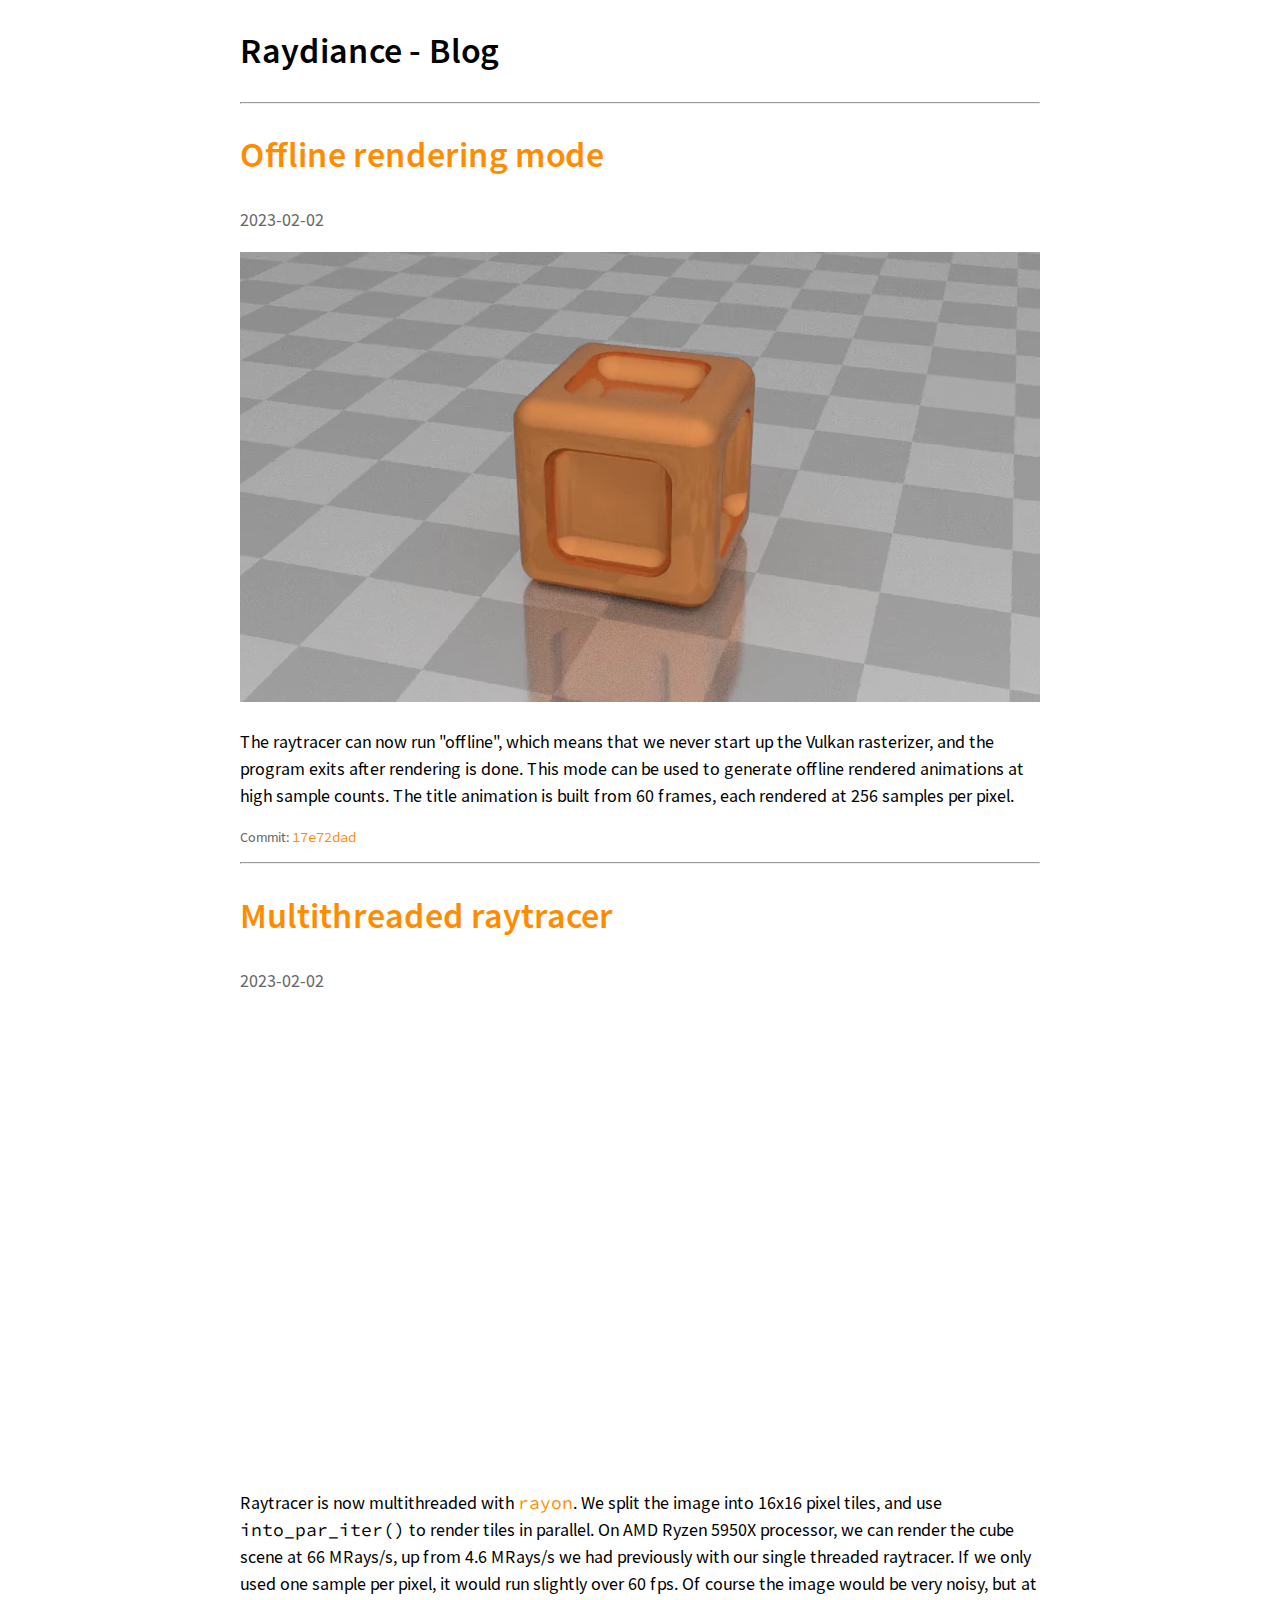
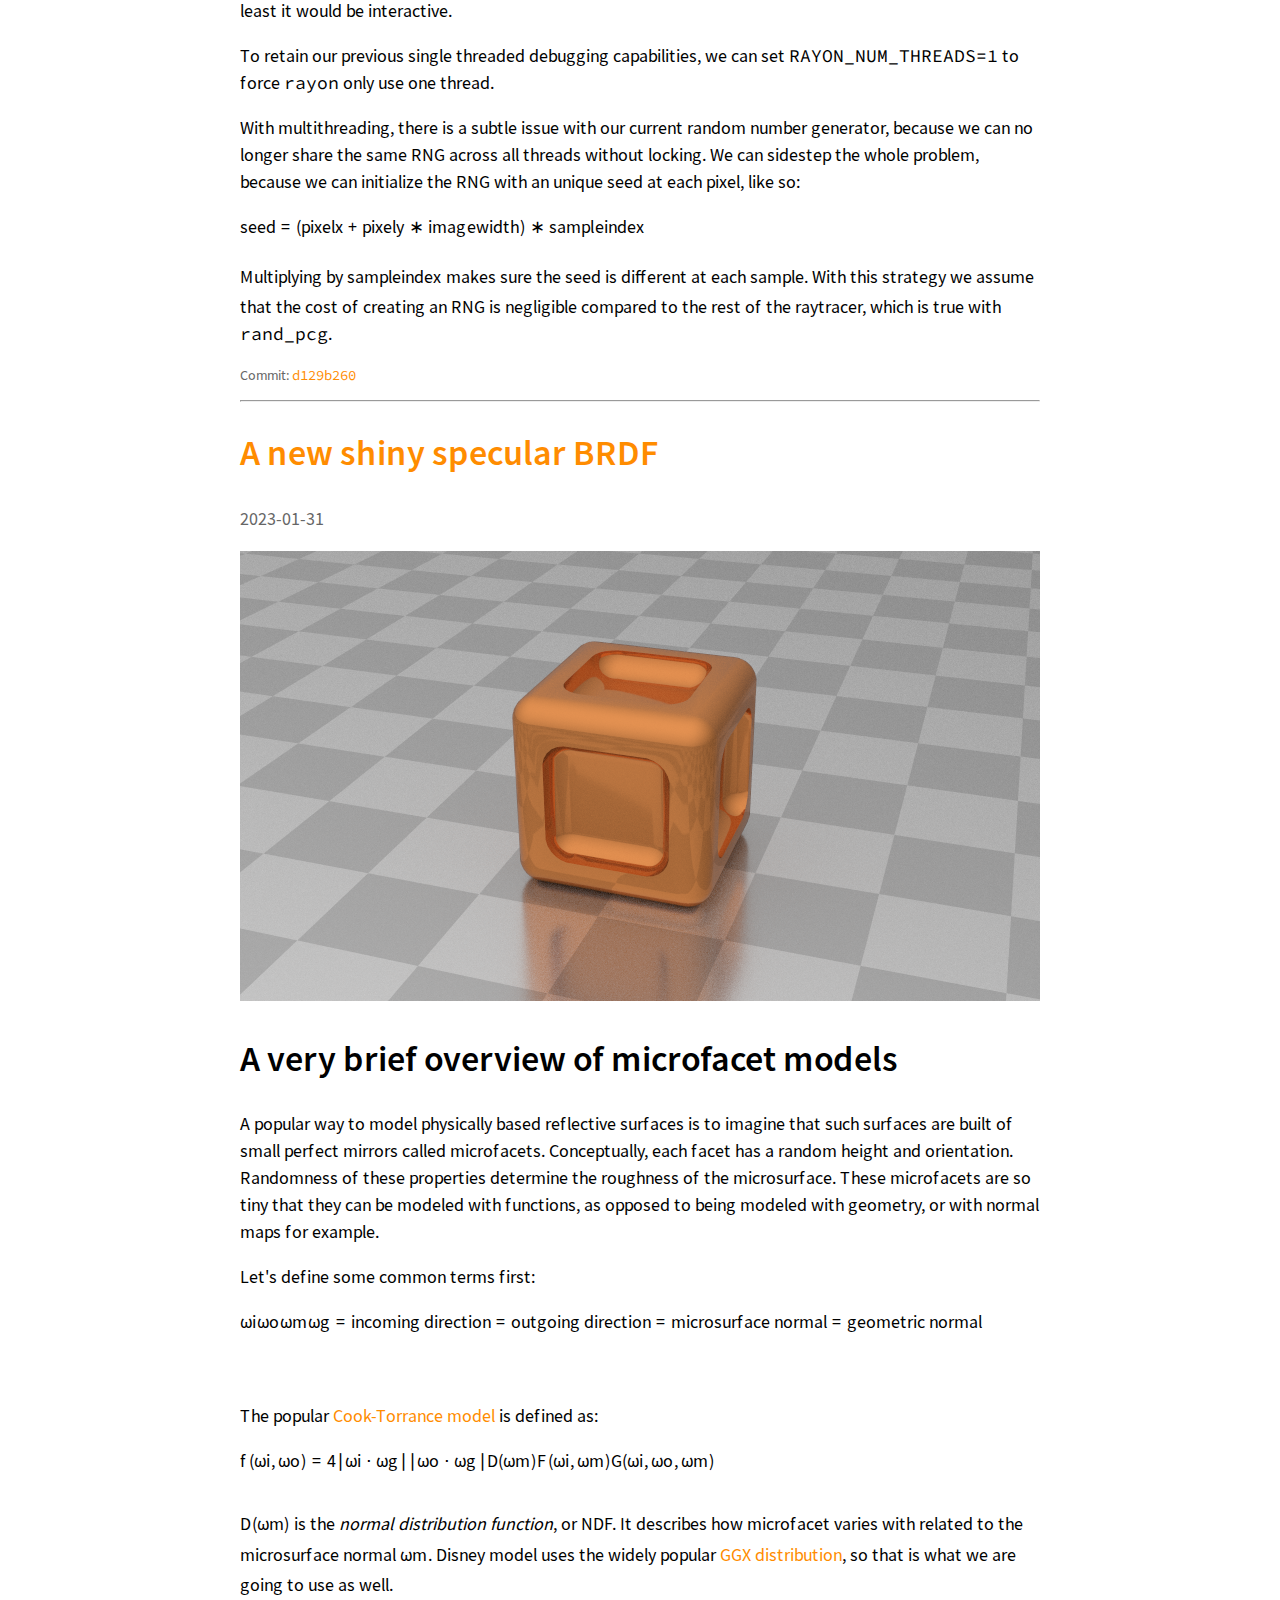
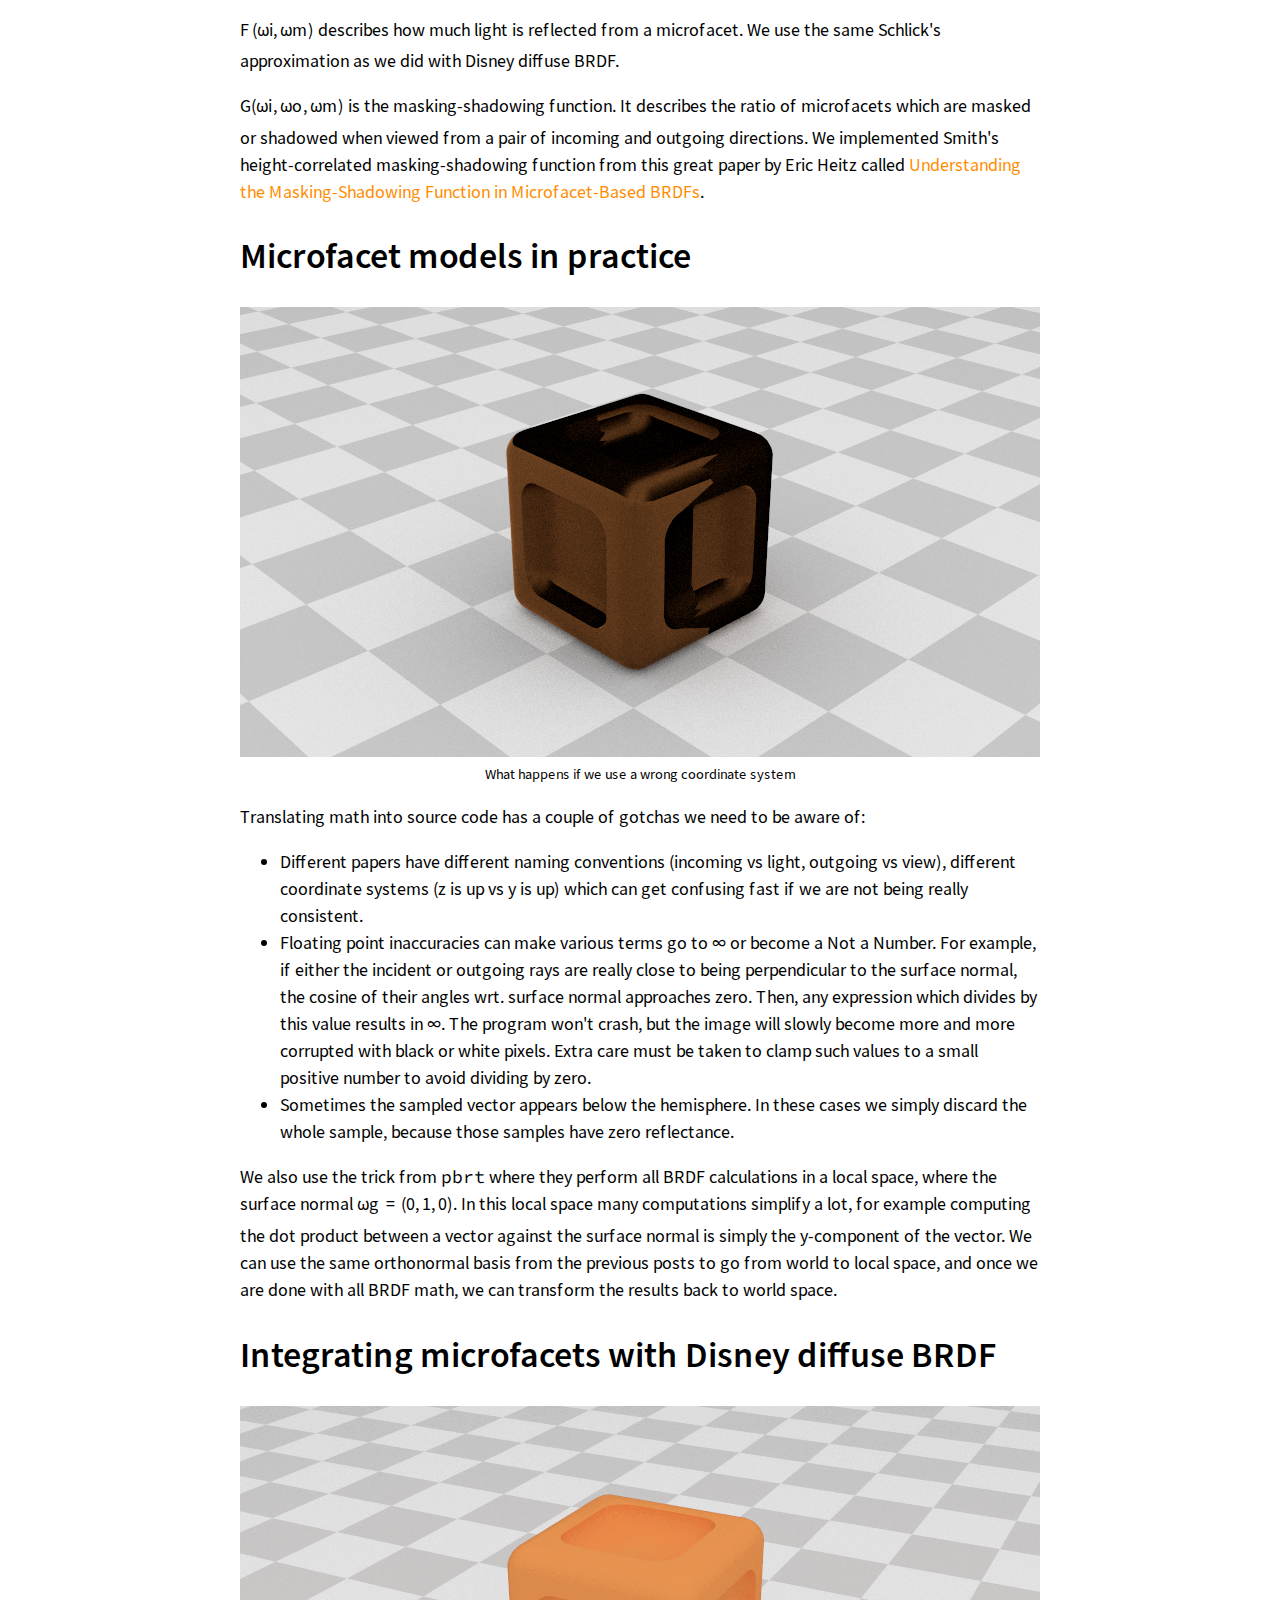
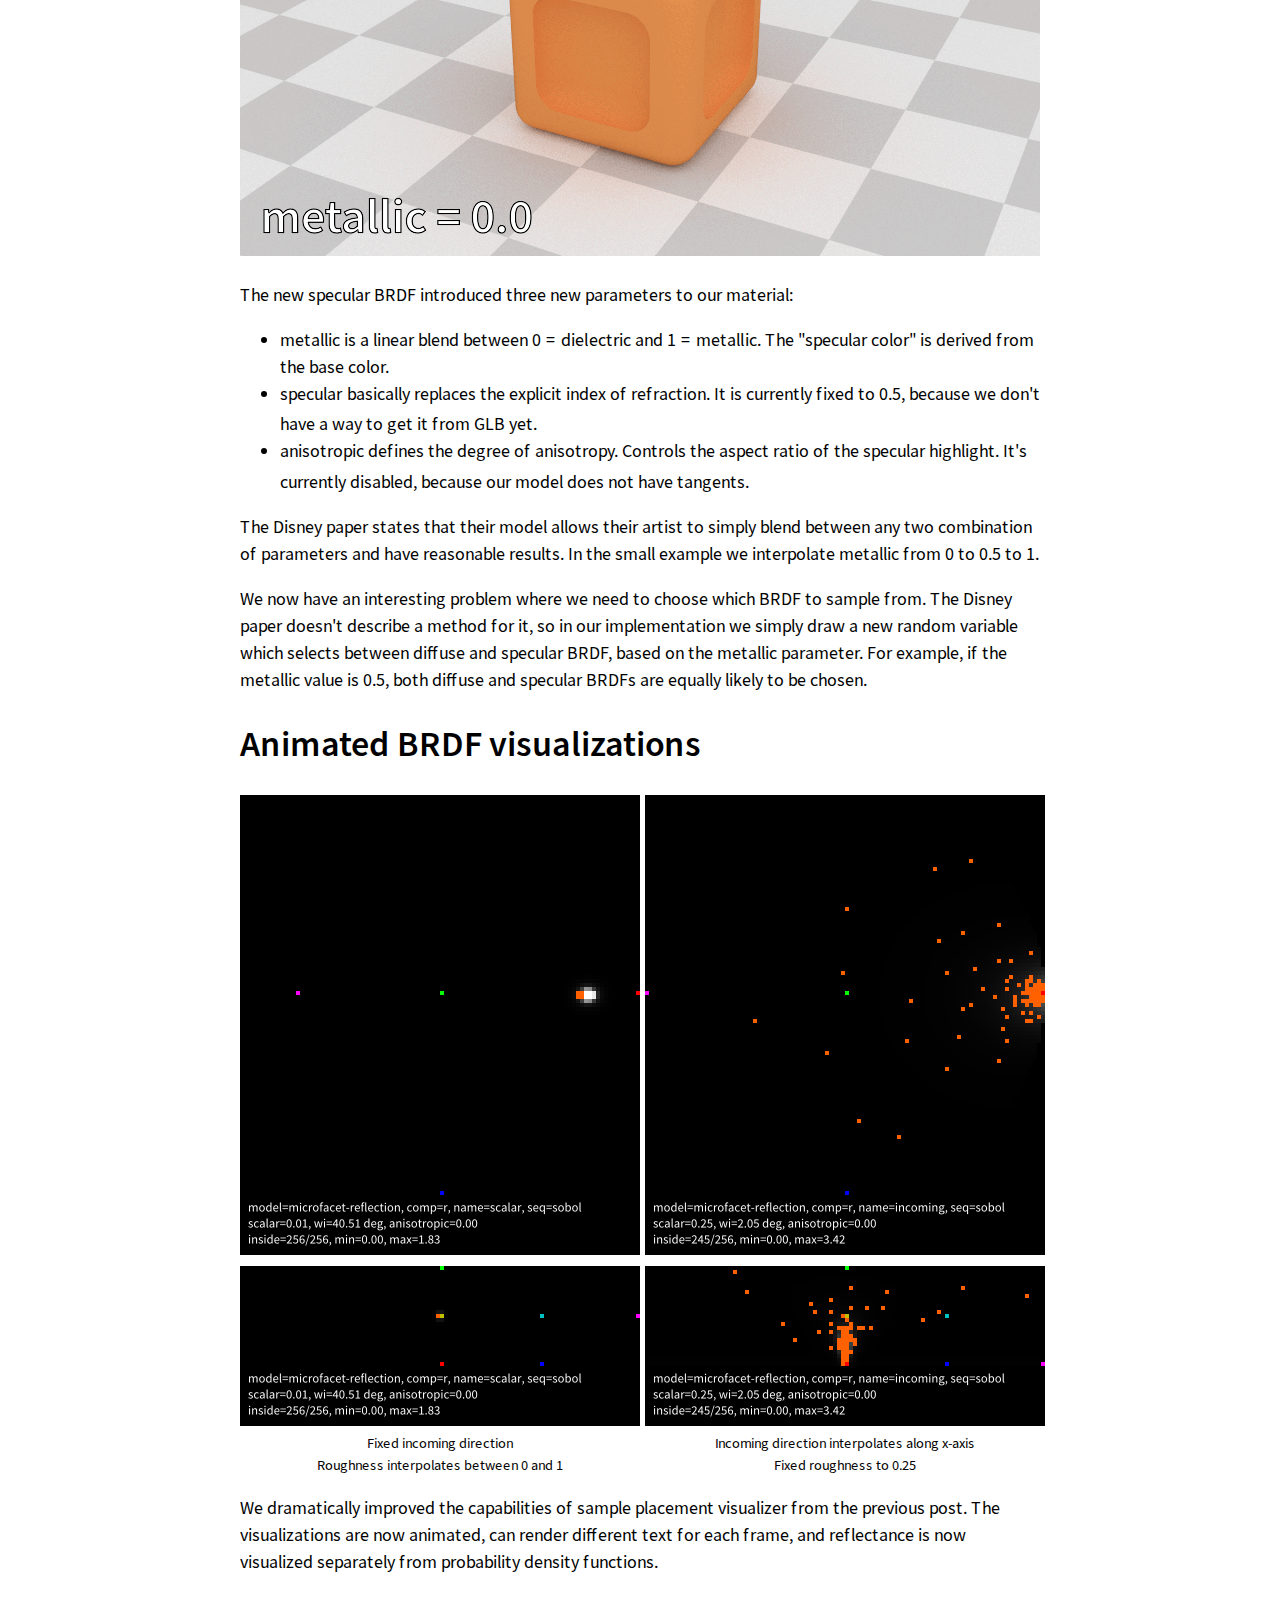
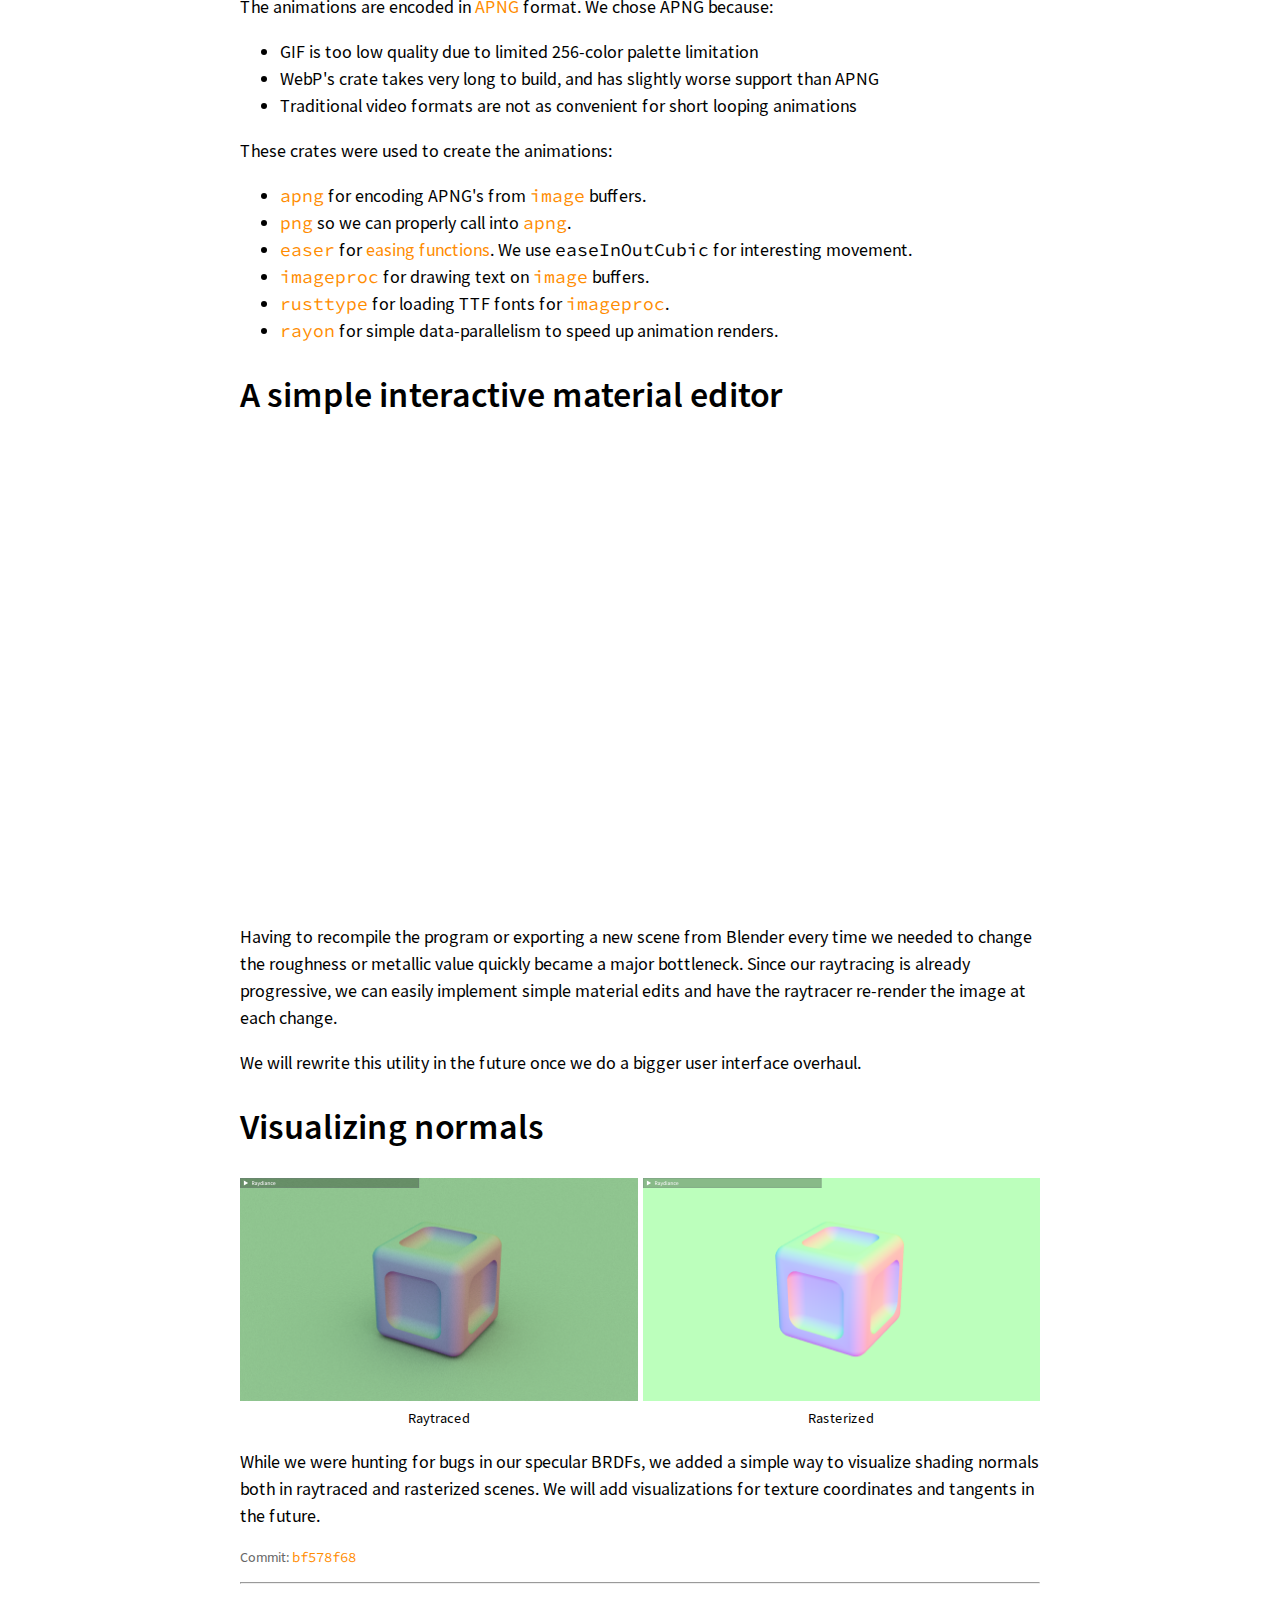
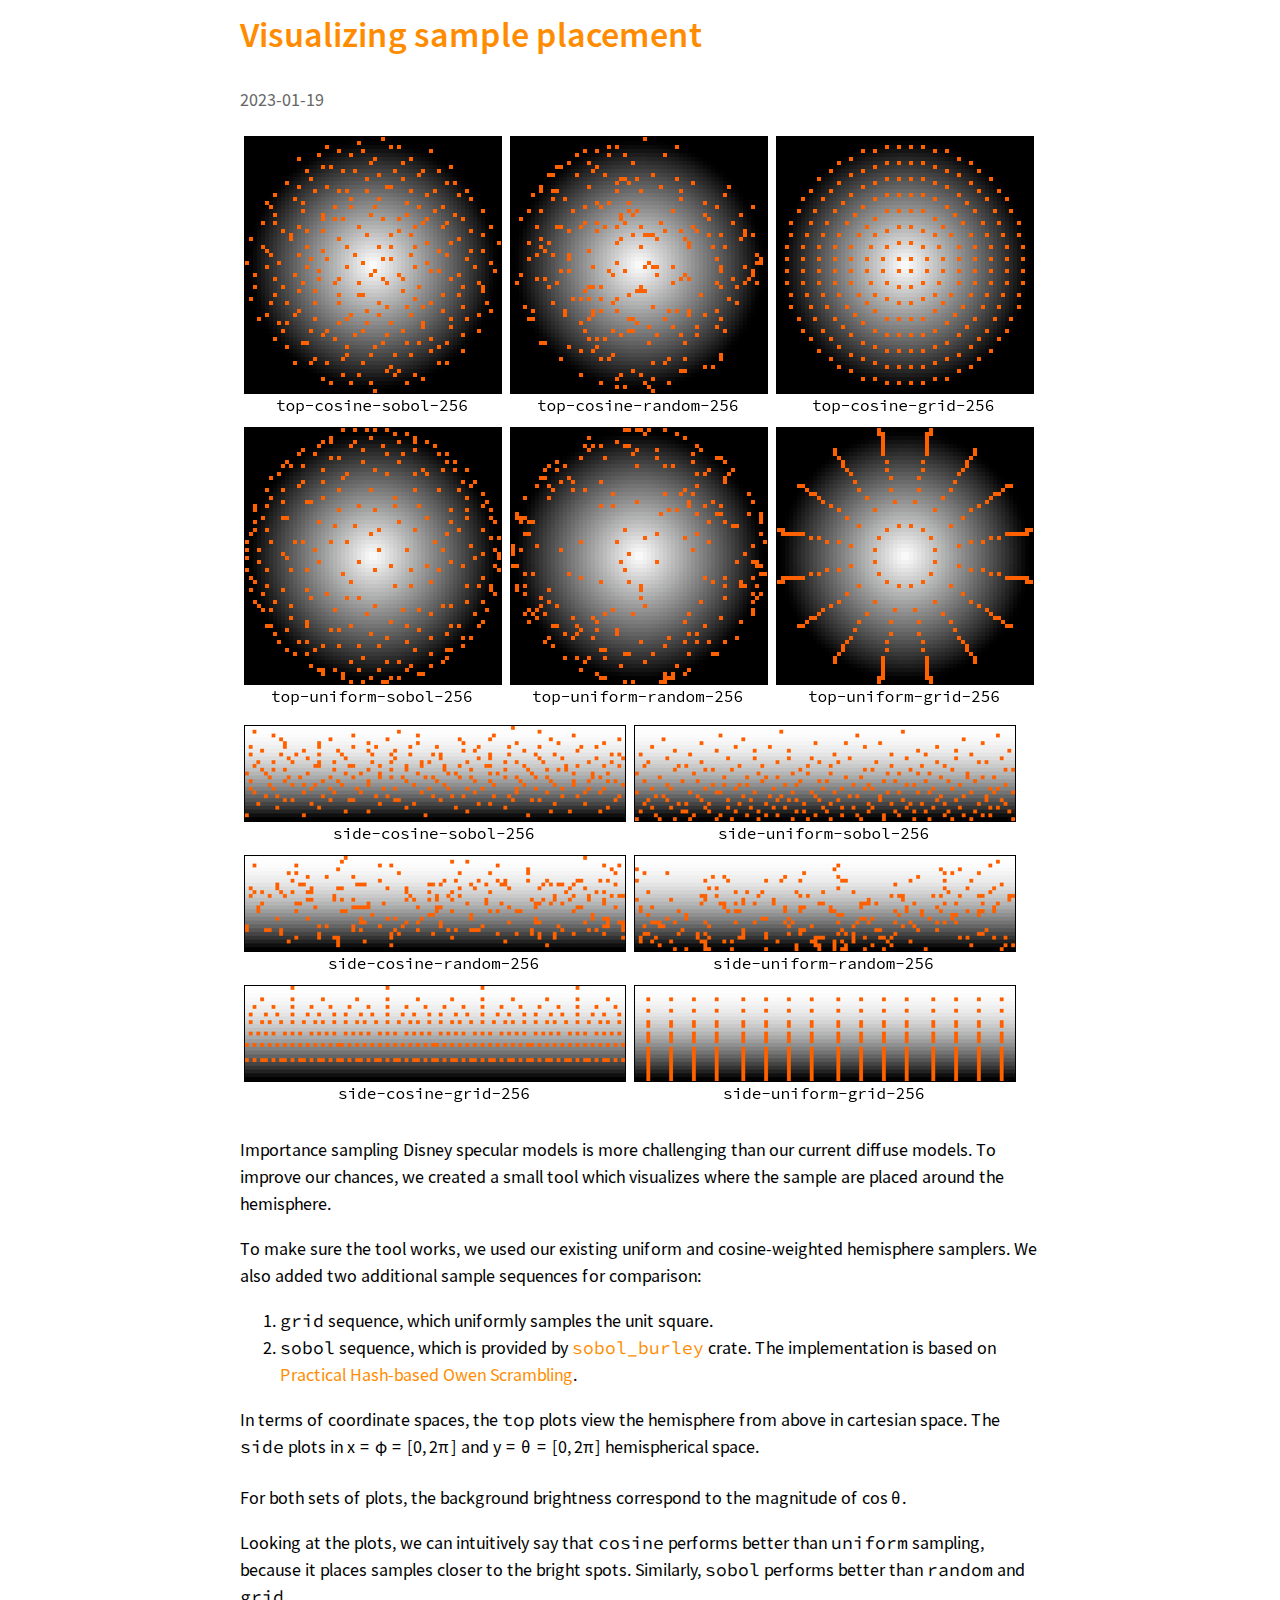
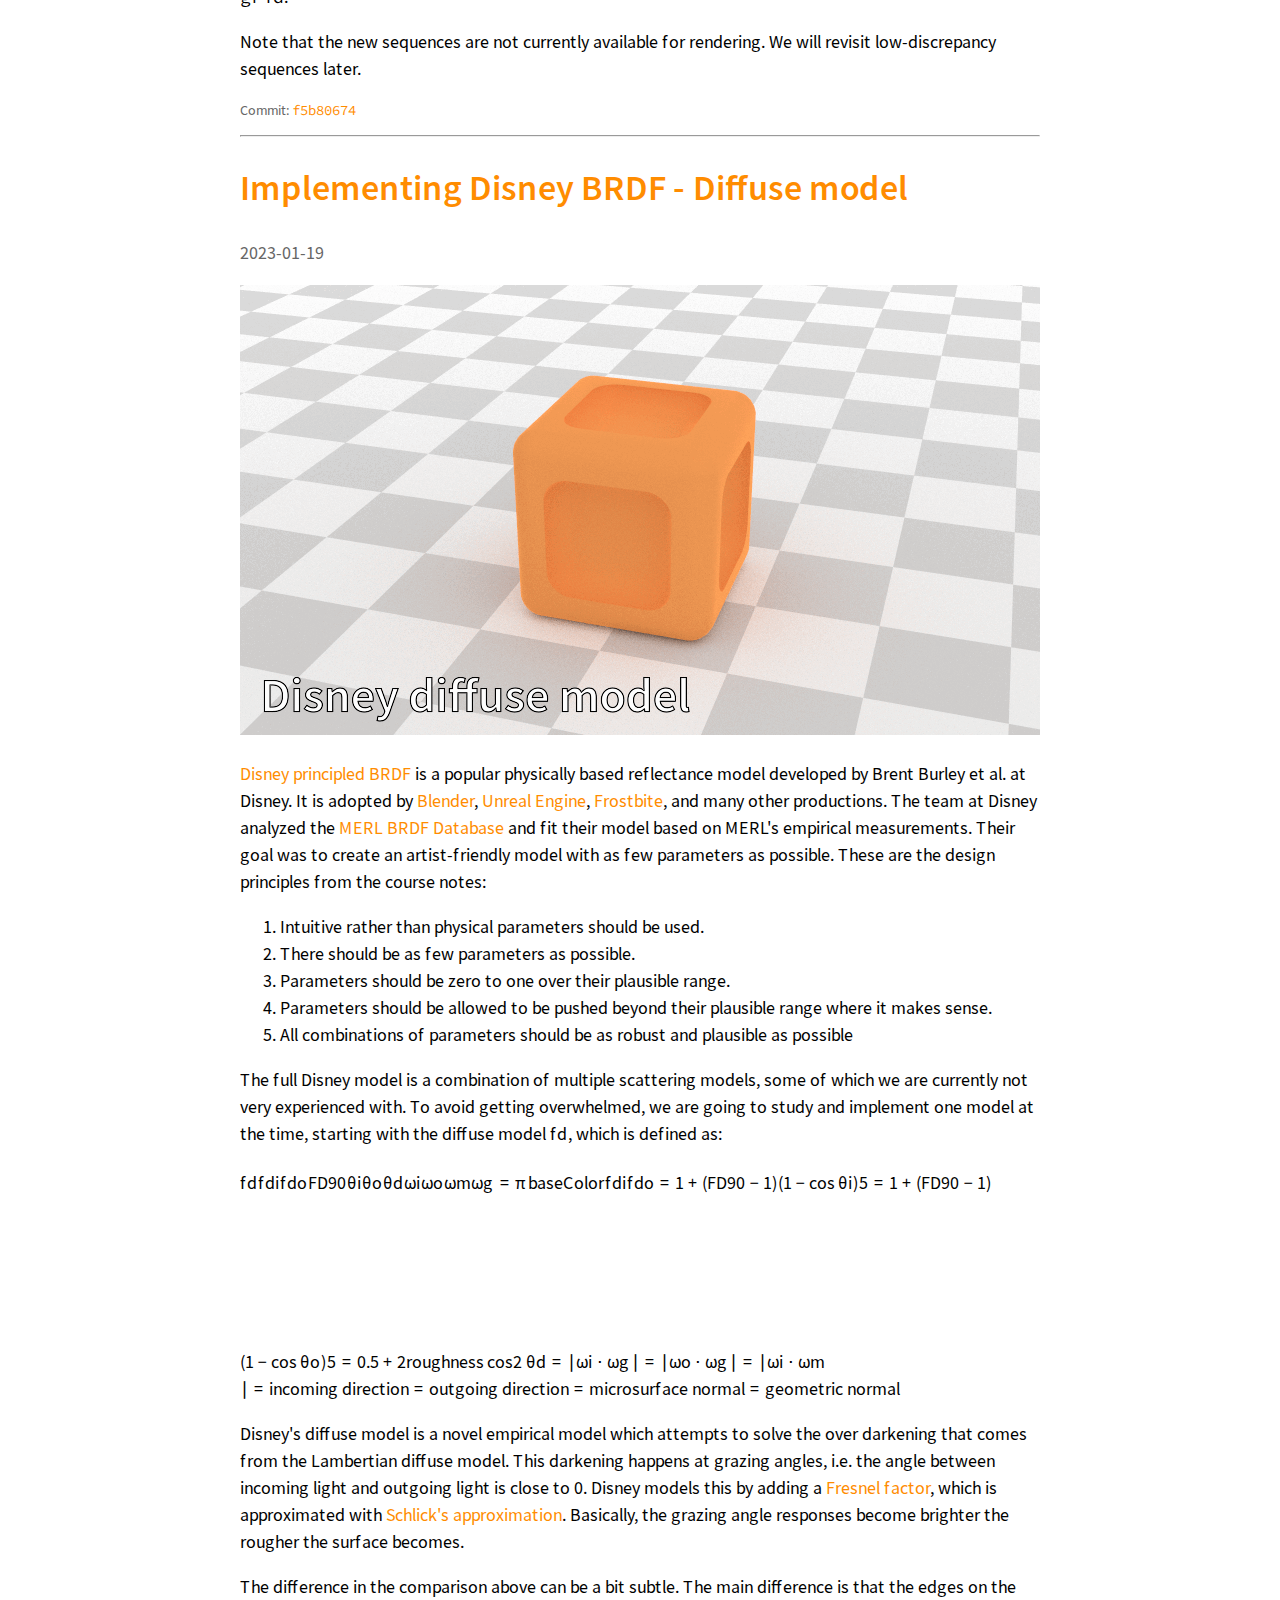
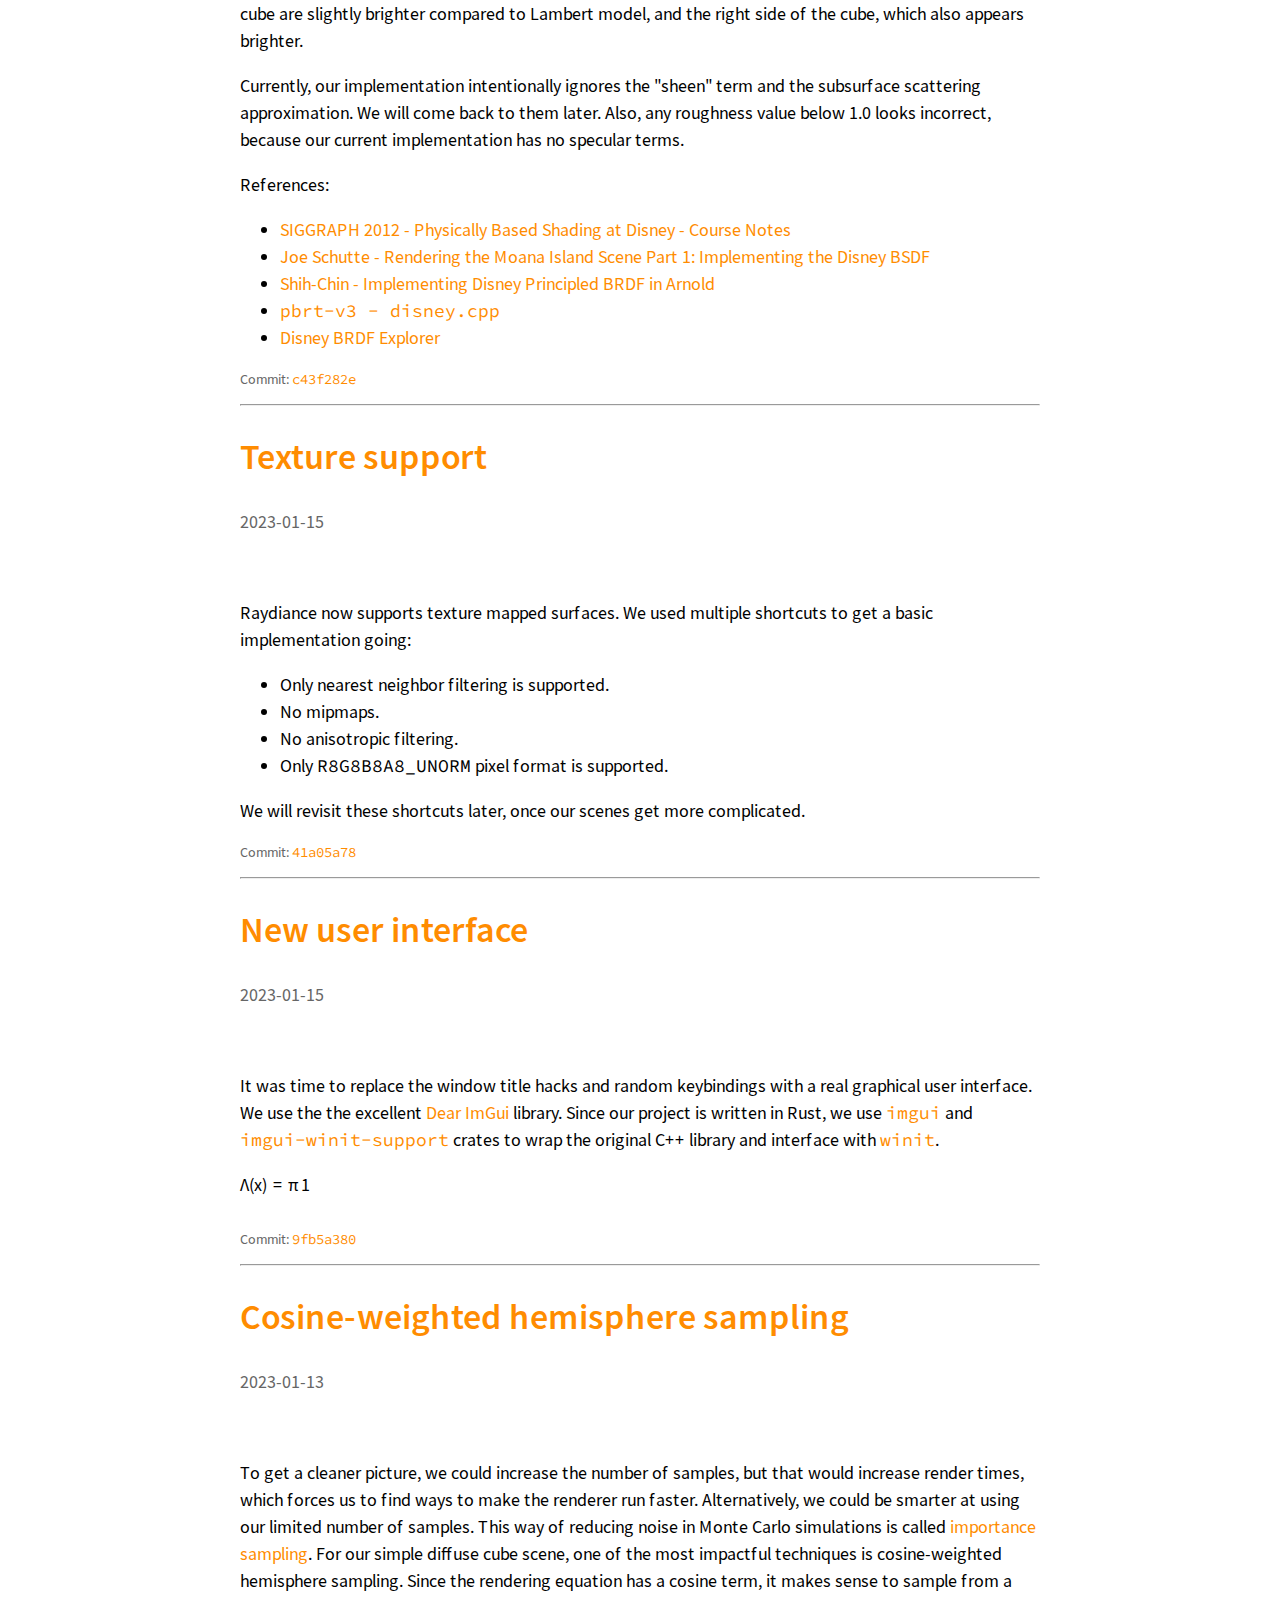
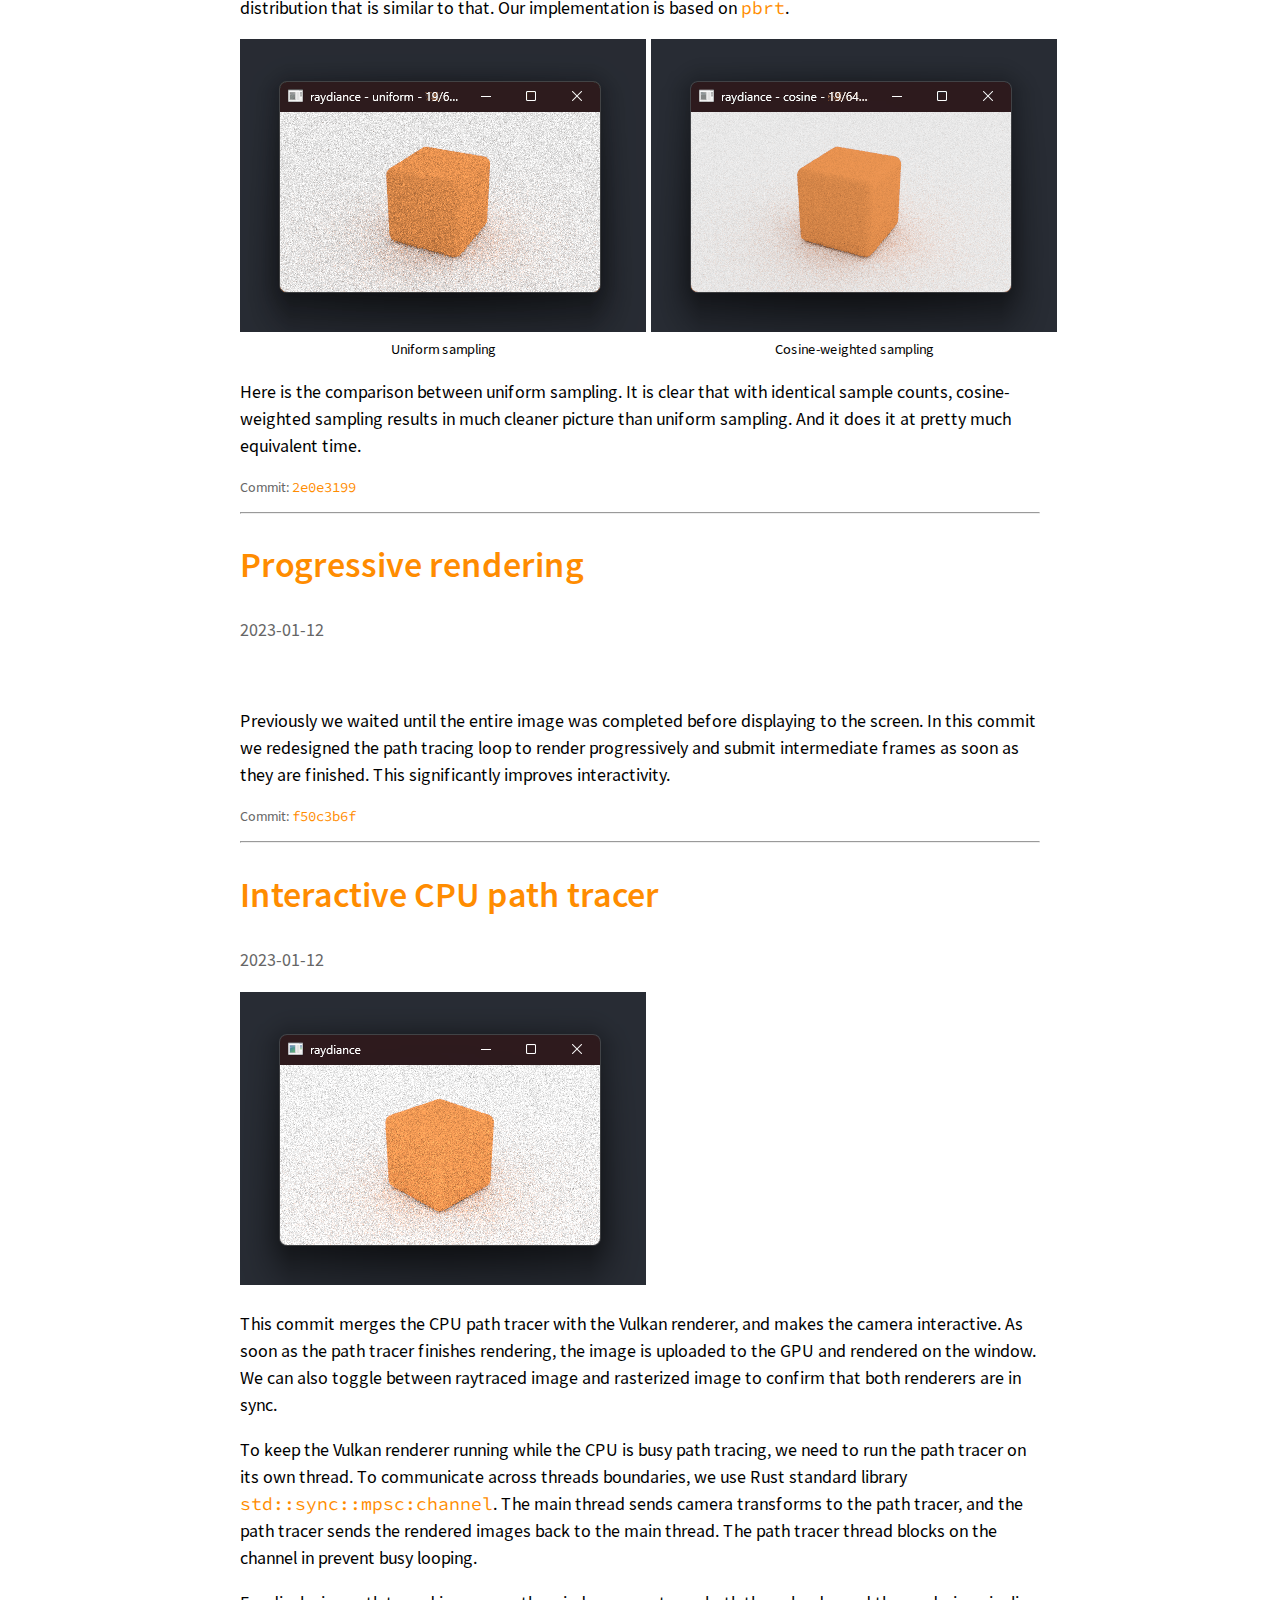
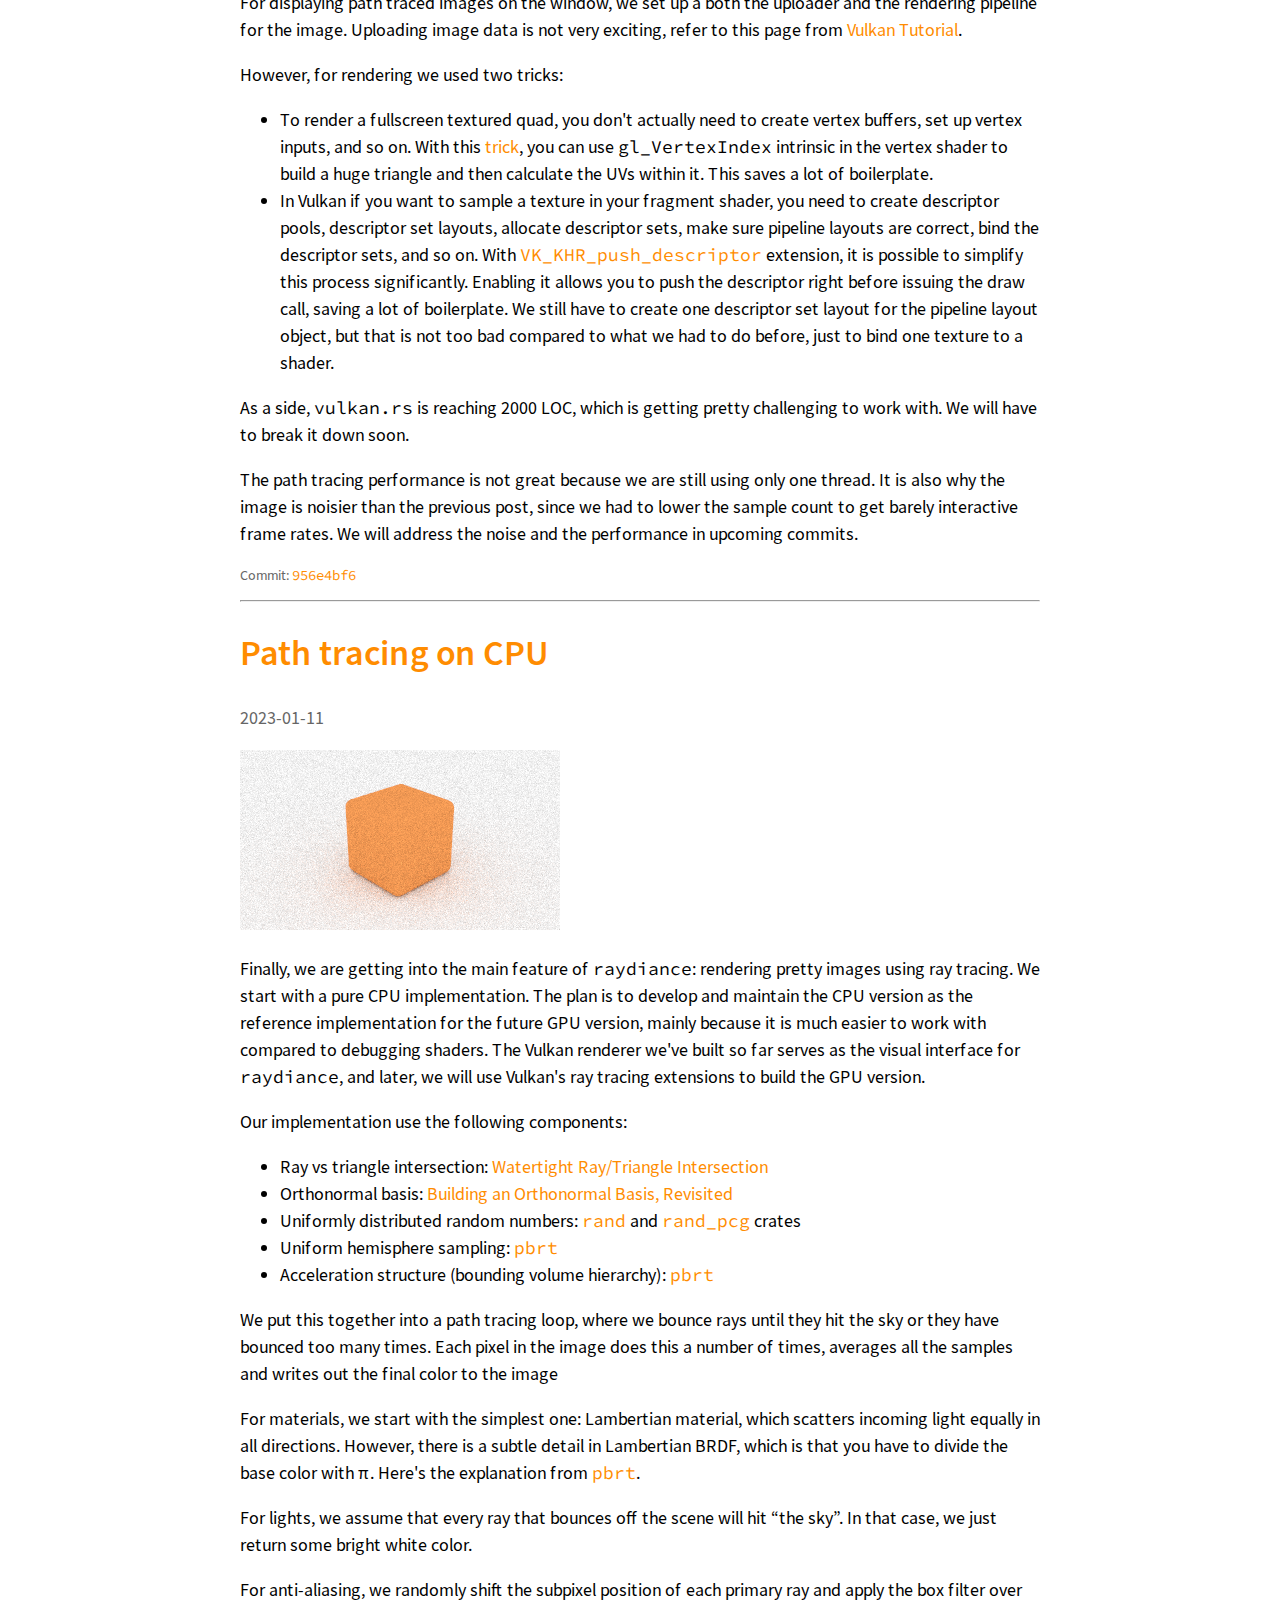
==== docs/blog/index.html @ 0965ea02 "Blog: organize and canonicalize media files" ====
<!doctype html>
<html lang="en">
<head>
    <title>Raydiance - Blog</title>
    <meta charset="utf-8">
    <meta name="theme-color" content="#ff8c00">
    <meta property="og:title" content="Raydiance - Blog" />
    <meta property="og:type" content="website" />
    <meta property="og:url" content="https://phoekz.github.io/raydiance/blog/" />
    <meta property="og:image" content="https://phoekz.github.io/raydiance/blog/images/20230130-192913.png" />
    <link rel="stylesheet" href="https://cdn.jsdelivr.net/npm/katex@0.16.4/dist/katex.min.css" integrity="sha384-vKruj+a13U8yHIkAyGgK1J3ArTLzrFGBbBc0tDp4ad/EyewESeXE/Iv67Aj8gKZ0" crossorigin="anonymous">
    <script defer src="https://cdn.jsdelivr.net/npm/katex@0.16.4/dist/katex.min.js" integrity="sha384-PwRUT/YqbnEjkZO0zZxNqcxACrXe+j766U2amXcgMg5457rve2Y7I6ZJSm2A0mS4" crossorigin="anonymous"></script>
    <style>/*
 * Constants
 */

:root {
    --theme-color: darkorange;
    --light-color: #666;
    --max-page-width: 800px;
    --font-regular: "Source Sans Pro - Regular";
    --font-title: "Source Sans Pro - SemiBold";
    --font-code: "Source Code Pro";
}

/*
 * Fonts
 */

@font-face {
    font-family: "Source Sans Pro - Regular";
    src: url("fonts/SourceSansPro-Regular.ttf") format("truetype");
}

@font-face {
    font-family: "Source Sans Pro - SemiBold";
    src: url("fonts/SourceSansPro-SemiBold.ttf") format("truetype");
}

@font-face {
    font-family: "Source Code Pro";
    src: url("fonts/SourceCodePro-Regular.ttf") format("truetype");
}

h1,
h2,
h3 {
    font-family: var(--font-title);

    /* iOS renders headings extra bolded for some reason. This font-weight is
    used to make it look the same as desktop browser. */
    font-weight: 400;
}

p,
li,
article-date,
article-caption-image,
footer-github,
footer-copyright {
    font-family: var(--font-regular);
}

code {
    font-family: var(--font-code);
}

/*
 * Main elements
 */

a {
    /* Remove underlines */
    text-decoration: none;

    /* Coloring */
    color: var(--theme-color);
}

img {
    /* Prevent images from overflowing from the body */
    max-width: var(--max-page-width);
}

body {
    /* Prevents the page to spread out too wide */
    max-width: var(--max-page-width);

    /* Center page */
    margin: 0 auto;

    /* Improve text readability */
    line-height: 1.5;
    font-size: 18px;
}

footer {
    /* Give footer some breathing room */
    margin: 10px;
    padding-bottom: 30px;
}

footer-github {
    /* Force GitHub link to the left */
    float: left;
}

footer-copyright {
    /* Force copyright to the right */
    text-align: right;
    float: right;
}

/*
 * Article
 */

article-date {
    color: var(--light-color);
}

article-image {
    display: grid;
    grid-template-columns: 1fr;
}

article-image-pair {
    display: grid;
    grid-template-columns: 1fr 1fr;
    gap: 5px;
}

article-caption-image {
    text-align: center;
    font-size: 0.8em;
}

article-commit {
    font-size: 14px;
    color: var(--light-color);
}</style>
</head>
<body>
    <header><h1>Raydiance - Blog</h1></header><hr>
    <section><h1 id="offline-rendering-mode"><a href="#offline-rendering-mode">Offline rendering mode</a></h1>
<article>
    <article-date>2023-02-02</article-date>
    <article-content><p><info
title="Offline rendering mode"
link="offline-rendering-mode"
date="2023-02-02"
commit="17e72dada89f79bdc220726be7089aedc419dc3f"
/></p>
<video width="800" height="450" autoplay loop muted playsinline>
    <source src="media/offline-rendering-mode/title-h265.mp4" type="video/mp4" />
    <source src="media/offline-rendering-mode/title-vp9.webm" type="video/webm" />
</video>
<p>The raytracer can now run &quot;offline&quot;, which means that we never start up the
Vulkan rasterizer, and the program exits after rendering is done. This mode can
be used to generate offline rendered animations at high sample counts. The title
animation is built from 60 frames, each rendered at 256 samples per pixel.</p>
</article-content>
    <article-commit><p>Commit: <a href="https://github.com/phoekz/raydiance/commit/17e72dada89f79bdc220726be7089aedc419dc3f"><code>17e72dad</code></a></p></article-commit>
</article>
<hr><h1 id="multithreaded-raytracer"><a href="#multithreaded-raytracer">Multithreaded raytracer</a></h1>
<article>
    <article-date>2023-02-02</article-date>
    <article-content><p><info
title="Multithreaded raytracer"
link="multithreaded-raytracer"
date="2023-02-02"
commit="d129b2601d8d95112cbd14a0f5e0a7c35a9953da"
/></p>
<video width="800" height="450" autoplay loop muted playsinline>
    <source src="media/multithreaded-raytracer/title-h265.mp4" type="video/mp4" />
    <source src="media/multithreaded-raytracer/title-vp9.webm" type="video/webm" />
</video>
<p>Raytracer is now multithreaded with <a href="https://crates.io/crates/rayon"><code>rayon</code></a>.
We split the image into 16x16 pixel tiles, and use <code>into_par_iter()</code> to render
tiles in parallel. On AMD Ryzen 5950X processor, we can render the cube scene at
66 MRays/s, up from 4.6 MRays/s we had previously with our single threaded
raytracer. If we only used one sample per pixel, it would run slightly over 60
fps. Of course the image would be very noisy, but at least it would be
interactive.</p>
<p>To retain our previous single threaded debugging capabilities, we can set
<code>RAYON_NUM_THREADS=1</code> to force <code>rayon</code> only use one thread.</p>
<p>With multithreading, there is a subtle issue with our current random number
generator, because we can no longer share the same RNG across all threads
without locking. We can sidestep the whole problem, because we can initialize
the RNG with an unique seed at each pixel, like so:</p>
<p><span class="katex-display"><span class="katex"><span class="katex-html" aria-hidden="true"><span class="base"><span class="strut" style="height:0.6944em;"></span><span class="mord mathnormal">see</span><span class="mord mathnormal">d</span><span class="mspace" style="margin-right:0.2778em;"></span><span class="mrel">=</span><span class="mspace" style="margin-right:0.2778em;"></span></span><span class="base"><span class="strut" style="height:1em;vertical-align:-0.25em;"></span><span class="mopen">(</span><span class="mord mathnormal">p</span><span class="mord mathnormal">i</span><span class="mord mathnormal">x</span><span class="mord mathnormal">e</span><span class="mord"><span class="mord mathnormal" style="margin-right:0.01968em;">l</span><span class="msupsub"><span class="vlist-t vlist-t2"><span class="vlist-r"><span class="vlist" style="height:0.1514em;"><span style="top:-2.55em;margin-left:-0.0197em;margin-right:0.05em;"><span class="pstrut" style="height:2.7em;"></span><span class="sizing reset-size6 size3 mtight"><span class="mord mathnormal mtight">x</span></span></span></span><span class="vlist-s">​</span></span><span class="vlist-r"><span class="vlist" style="height:0.15em;"><span></span></span></span></span></span></span><span class="mspace" style="margin-right:0.2222em;"></span><span class="mbin">+</span><span class="mspace" style="margin-right:0.2222em;"></span></span><span class="base"><span class="strut" style="height:0.9805em;vertical-align:-0.2861em;"></span><span class="mord mathnormal">p</span><span class="mord mathnormal">i</span><span class="mord mathnormal">x</span><span class="mord mathnormal">e</span><span class="mord"><span class="mord mathnormal" style="margin-right:0.01968em;">l</span><span class="msupsub"><span class="vlist-t vlist-t2"><span class="vlist-r"><span class="vlist" style="height:0.1514em;"><span style="top:-2.55em;margin-left:-0.0197em;margin-right:0.05em;"><span class="pstrut" style="height:2.7em;"></span><span class="sizing reset-size6 size3 mtight"><span class="mord mathnormal mtight" style="margin-right:0.03588em;">y</span></span></span></span><span class="vlist-s">​</span></span><span class="vlist-r"><span class="vlist" style="height:0.2861em;"><span></span></span></span></span></span></span><span class="mspace" style="margin-right:0.2222em;"></span><span class="mbin">∗</span><span class="mspace" style="margin-right:0.2222em;"></span></span><span class="base"><span class="strut" style="height:1em;vertical-align:-0.25em;"></span><span class="mord mathnormal">ima</span><span class="mord mathnormal" style="margin-right:0.03588em;">g</span><span class="mord"><span class="mord mathnormal">e</span><span class="msupsub"><span class="vlist-t vlist-t2"><span class="vlist-r"><span class="vlist" style="height:0.3361em;"><span style="top:-2.55em;margin-left:0em;margin-right:0.05em;"><span class="pstrut" style="height:2.7em;"></span><span class="sizing reset-size6 size3 mtight"><span class="mord mtight"><span class="mord mathnormal mtight" style="margin-right:0.02691em;">w</span><span class="mord mathnormal mtight">i</span><span class="mord mathnormal mtight">d</span><span class="mord mathnormal mtight">t</span><span class="mord mathnormal mtight">h</span></span></span></span></span><span class="vlist-s">​</span></span><span class="vlist-r"><span class="vlist" style="height:0.15em;"><span></span></span></span></span></span></span><span class="mclose">)</span><span class="mspace" style="margin-right:0.2222em;"></span><span class="mbin">∗</span><span class="mspace" style="margin-right:0.2222em;"></span></span><span class="base"><span class="strut" style="height:0.8889em;vertical-align:-0.1944em;"></span><span class="mord mathnormal">s</span><span class="mord mathnormal">am</span><span class="mord mathnormal" style="margin-right:0.01968em;">pl</span><span class="mord"><span class="mord mathnormal">e</span><span class="msupsub"><span class="vlist-t vlist-t2"><span class="vlist-r"><span class="vlist" style="height:0.3361em;"><span style="top:-2.55em;margin-left:0em;margin-right:0.05em;"><span class="pstrut" style="height:2.7em;"></span><span class="sizing reset-size6 size3 mtight"><span class="mord mtight"><span class="mord mathnormal mtight">in</span><span class="mord mathnormal mtight">d</span><span class="mord mathnormal mtight">e</span><span class="mord mathnormal mtight">x</span></span></span></span></span><span class="vlist-s">​</span></span><span class="vlist-r"><span class="vlist" style="height:0.15em;"><span></span></span></span></span></span></span></span></span></span></span></p>
<p>Multiplying by <span class="katex"><span class="katex-html" aria-hidden="true"><span class="base"><span class="strut" style="height:0.8889em;vertical-align:-0.1944em;"></span><span class="mord mathnormal">s</span><span class="mord mathnormal">am</span><span class="mord mathnormal" style="margin-right:0.01968em;">pl</span><span class="mord"><span class="mord mathnormal">e</span><span class="msupsub"><span class="vlist-t vlist-t2"><span class="vlist-r"><span class="vlist" style="height:0.3361em;"><span style="top:-2.55em;margin-left:0em;margin-right:0.05em;"><span class="pstrut" style="height:2.7em;"></span><span class="sizing reset-size6 size3 mtight"><span class="mord mtight"><span class="mord mathnormal mtight">in</span><span class="mord mathnormal mtight">d</span><span class="mord mathnormal mtight">e</span><span class="mord mathnormal mtight">x</span></span></span></span></span><span class="vlist-s">​</span></span><span class="vlist-r"><span class="vlist" style="height:0.15em;"><span></span></span></span></span></span></span></span></span></span> makes sure the <span class="katex"><span class="katex-html" aria-hidden="true"><span class="base"><span class="strut" style="height:0.6944em;"></span><span class="mord mathnormal">see</span><span class="mord mathnormal">d</span></span></span></span> is different at each
sample. With this strategy we assume that the cost of creating an RNG is
negligible compared to the rest of the raytracer, which is true with <code>rand_pcg</code>.</p>
</article-content>
    <article-commit><p>Commit: <a href="https://github.com/phoekz/raydiance/commit/d129b2601d8d95112cbd14a0f5e0a7c35a9953da"><code>d129b260</code></a></p></article-commit>
</article>
<hr><h1 id="a-new-shiny-specular-brdf"><a href="#a-new-shiny-specular-brdf">A new shiny specular BRDF</a></h1>
<article>
    <article-date>2023-01-31</article-date>
    <article-content><p><info
title="A new shiny specular BRDF"
link="a-new-shiny-specular-brdf"
date="2023-01-31"
commit="bf578f68f0c0906a9cb50548eb3e830cd69222d6"
/></p>
<p><img src="media/a-new-shiny-specular-brdf/title.png" alt="" /></p>
<h1>A very brief overview of microfacet models</h1>
<p>A popular way to model physically based reflective surfaces is to imagine that
such surfaces are built of small perfect mirrors called microfacets.
Conceptually, each facet has a random height and orientation. Randomness of
these properties determine the roughness of the microsurface. These microfacets
are so tiny that they can be modeled with functions, as opposed to being modeled
with geometry, or with normal maps for example.</p>
<p>Let's define some common terms first:</p>
<p><span class="katex-display"><span class="katex"><span class="katex-html" aria-hidden="true"><span class="base"><span class="strut" style="height:6em;vertical-align:-2.75em;"></span><span class="mord"><span class="mtable"><span class="col-align-r"><span class="vlist-t vlist-t2"><span class="vlist-r"><span class="vlist" style="height:3.25em;"><span style="top:-5.41em;"><span class="pstrut" style="height:3em;"></span><span class="mord"><span class="mord"><span class="mord mathnormal" style="margin-right:0.03588em;">ω</span><span class="msupsub"><span class="vlist-t vlist-t2"><span class="vlist-r"><span class="vlist" style="height:0.3117em;"><span style="top:-2.55em;margin-left:-0.0359em;margin-right:0.05em;"><span class="pstrut" style="height:2.7em;"></span><span class="sizing reset-size6 size3 mtight"><span class="mord mathnormal mtight">i</span></span></span></span><span class="vlist-s">​</span></span><span class="vlist-r"><span class="vlist" style="height:0.15em;"><span></span></span></span></span></span></span></span></span><span style="top:-3.91em;"><span class="pstrut" style="height:3em;"></span><span class="mord"><span class="mord"><span class="mord mathnormal" style="margin-right:0.03588em;">ω</span><span class="msupsub"><span class="vlist-t vlist-t2"><span class="vlist-r"><span class="vlist" style="height:0.1514em;"><span style="top:-2.55em;margin-left:-0.0359em;margin-right:0.05em;"><span class="pstrut" style="height:2.7em;"></span><span class="sizing reset-size6 size3 mtight"><span class="mord mathnormal mtight">o</span></span></span></span><span class="vlist-s">​</span></span><span class="vlist-r"><span class="vlist" style="height:0.15em;"><span></span></span></span></span></span></span></span></span><span style="top:-2.41em;"><span class="pstrut" style="height:3em;"></span><span class="mord"><span class="mord"><span class="mord mathnormal" style="margin-right:0.03588em;">ω</span><span class="msupsub"><span class="vlist-t vlist-t2"><span class="vlist-r"><span class="vlist" style="height:0.1514em;"><span style="top:-2.55em;margin-left:-0.0359em;margin-right:0.05em;"><span class="pstrut" style="height:2.7em;"></span><span class="sizing reset-size6 size3 mtight"><span class="mord mathnormal mtight">m</span></span></span></span><span class="vlist-s">​</span></span><span class="vlist-r"><span class="vlist" style="height:0.15em;"><span></span></span></span></span></span></span></span></span><span style="top:-0.91em;"><span class="pstrut" style="height:3em;"></span><span class="mord"><span class="mord"><span class="mord mathnormal" style="margin-right:0.03588em;">ω</span><span class="msupsub"><span class="vlist-t vlist-t2"><span class="vlist-r"><span class="vlist" style="height:0.1514em;"><span style="top:-2.55em;margin-left:-0.0359em;margin-right:0.05em;"><span class="pstrut" style="height:2.7em;"></span><span class="sizing reset-size6 size3 mtight"><span class="mord mathnormal mtight" style="margin-right:0.03588em;">g</span></span></span></span><span class="vlist-s">​</span></span><span class="vlist-r"><span class="vlist" style="height:0.2861em;"><span></span></span></span></span></span></span></span></span></span><span class="vlist-s">​</span></span><span class="vlist-r"><span class="vlist" style="height:2.75em;"><span></span></span></span></span></span><span class="col-align-l"><span class="vlist-t vlist-t2"><span class="vlist-r"><span class="vlist" style="height:3.25em;"><span style="top:-5.41em;"><span class="pstrut" style="height:3em;"></span><span class="mord"><span class="mord"></span><span class="mspace" style="margin-right:0.2778em;"></span><span class="mrel">=</span><span class="mspace" style="margin-right:0.2778em;"></span><span class="mord text"><span class="mord">incoming direction</span></span></span></span><span style="top:-3.91em;"><span class="pstrut" style="height:3em;"></span><span class="mord"><span class="mord"></span><span class="mspace" style="margin-right:0.2778em;"></span><span class="mrel">=</span><span class="mspace" style="margin-right:0.2778em;"></span><span class="mord text"><span class="mord">outgoing direction</span></span></span></span><span style="top:-2.41em;"><span class="pstrut" style="height:3em;"></span><span class="mord"><span class="mord"></span><span class="mspace" style="margin-right:0.2778em;"></span><span class="mrel">=</span><span class="mspace" style="margin-right:0.2778em;"></span><span class="mord text"><span class="mord">microsurface normal</span></span></span></span><span style="top:-0.91em;"><span class="pstrut" style="height:3em;"></span><span class="mord"><span class="mord"></span><span class="mspace" style="margin-right:0.2778em;"></span><span class="mrel">=</span><span class="mspace" style="margin-right:0.2778em;"></span><span class="mord text"><span class="mord">geometric normal</span></span></span></span></span><span class="vlist-s">​</span></span><span class="vlist-r"><span class="vlist" style="height:2.75em;"><span></span></span></span></span></span></span></span></span></span></span></span></p>
<p>The popular <a href="https://inst.eecs.berkeley.edu//~cs283/sp13/lectures/cookpaper.pdf">Cook-Torrance
model</a> is
defined as:</p>
<p><span class="katex-display"><span class="katex"><span class="katex-html" aria-hidden="true"><span class="base"><span class="strut" style="height:1em;vertical-align:-0.25em;"></span><span class="mord mathnormal" style="margin-right:0.10764em;">f</span><span class="mopen">(</span><span class="mord"><span class="mord mathnormal" style="margin-right:0.03588em;">ω</span><span class="msupsub"><span class="vlist-t vlist-t2"><span class="vlist-r"><span class="vlist" style="height:0.3117em;"><span style="top:-2.55em;margin-left:-0.0359em;margin-right:0.05em;"><span class="pstrut" style="height:2.7em;"></span><span class="sizing reset-size6 size3 mtight"><span class="mord mathnormal mtight">i</span></span></span></span><span class="vlist-s">​</span></span><span class="vlist-r"><span class="vlist" style="height:0.15em;"><span></span></span></span></span></span></span><span class="mpunct">,</span><span class="mspace" style="margin-right:0.1667em;"></span><span class="mord"><span class="mord mathnormal" style="margin-right:0.03588em;">ω</span><span class="msupsub"><span class="vlist-t vlist-t2"><span class="vlist-r"><span class="vlist" style="height:0.1514em;"><span style="top:-2.55em;margin-left:-0.0359em;margin-right:0.05em;"><span class="pstrut" style="height:2.7em;"></span><span class="sizing reset-size6 size3 mtight"><span class="mord mathnormal mtight">o</span></span></span></span><span class="vlist-s">​</span></span><span class="vlist-r"><span class="vlist" style="height:0.15em;"><span></span></span></span></span></span></span><span class="mclose">)</span><span class="mspace" style="margin-right:0.2778em;"></span><span class="mrel">=</span><span class="mspace" style="margin-right:0.2778em;"></span></span><span class="base"><span class="strut" style="height:2.3991em;vertical-align:-0.9721em;"></span><span class="mord"><span class="mopen nulldelimiter"></span><span class="mfrac"><span class="vlist-t vlist-t2"><span class="vlist-r"><span class="vlist" style="height:1.427em;"><span style="top:-2.314em;"><span class="pstrut" style="height:3em;"></span><span class="mord"><span class="mord">4∣</span><span class="mord"><span class="mord mathnormal" style="margin-right:0.03588em;">ω</span><span class="msupsub"><span class="vlist-t vlist-t2"><span class="vlist-r"><span class="vlist" style="height:0.3117em;"><span style="top:-2.55em;margin-left:-0.0359em;margin-right:0.05em;"><span class="pstrut" style="height:2.7em;"></span><span class="sizing reset-size6 size3 mtight"><span class="mord mathnormal mtight">i</span></span></span></span><span class="vlist-s">​</span></span><span class="vlist-r"><span class="vlist" style="height:0.15em;"><span></span></span></span></span></span></span><span class="mspace" style="margin-right:0.2222em;"></span><span class="mbin">⋅</span><span class="mspace" style="margin-right:0.2222em;"></span><span class="mord"><span class="mord mathnormal" style="margin-right:0.03588em;">ω</span><span class="msupsub"><span class="vlist-t vlist-t2"><span class="vlist-r"><span class="vlist" style="height:0.1514em;"><span style="top:-2.55em;margin-left:-0.0359em;margin-right:0.05em;"><span class="pstrut" style="height:2.7em;"></span><span class="sizing reset-size6 size3 mtight"><span class="mord mathnormal mtight" style="margin-right:0.03588em;">g</span></span></span></span><span class="vlist-s">​</span></span><span class="vlist-r"><span class="vlist" style="height:0.2861em;"><span></span></span></span></span></span></span><span class="mord">∣∣</span><span class="mord"><span class="mord mathnormal" style="margin-right:0.03588em;">ω</span><span class="msupsub"><span class="vlist-t vlist-t2"><span class="vlist-r"><span class="vlist" style="height:0.1514em;"><span style="top:-2.55em;margin-left:-0.0359em;margin-right:0.05em;"><span class="pstrut" style="height:2.7em;"></span><span class="sizing reset-size6 size3 mtight"><span class="mord mathnormal mtight">o</span></span></span></span><span class="vlist-s">​</span></span><span class="vlist-r"><span class="vlist" style="height:0.15em;"><span></span></span></span></span></span></span><span class="mspace" style="margin-right:0.2222em;"></span><span class="mbin">⋅</span><span class="mspace" style="margin-right:0.2222em;"></span><span class="mord"><span class="mord mathnormal" style="margin-right:0.03588em;">ω</span><span class="msupsub"><span class="vlist-t vlist-t2"><span class="vlist-r"><span class="vlist" style="height:0.1514em;"><span style="top:-2.55em;margin-left:-0.0359em;margin-right:0.05em;"><span class="pstrut" style="height:2.7em;"></span><span class="sizing reset-size6 size3 mtight"><span class="mord mathnormal mtight" style="margin-right:0.03588em;">g</span></span></span></span><span class="vlist-s">​</span></span><span class="vlist-r"><span class="vlist" style="height:0.2861em;"><span></span></span></span></span></span></span><span class="mord">∣</span></span></span><span style="top:-3.23em;"><span class="pstrut" style="height:3em;"></span><span class="frac-line" style="border-bottom-width:0.04em;"></span></span><span style="top:-3.677em;"><span class="pstrut" style="height:3em;"></span><span class="mord"><span class="mord mathnormal" style="margin-right:0.02778em;">D</span><span class="mopen">(</span><span class="mord"><span class="mord mathnormal" style="margin-right:0.03588em;">ω</span><span class="msupsub"><span class="vlist-t vlist-t2"><span class="vlist-r"><span class="vlist" style="height:0.1514em;"><span style="top:-2.55em;margin-left:-0.0359em;margin-right:0.05em;"><span class="pstrut" style="height:2.7em;"></span><span class="sizing reset-size6 size3 mtight"><span class="mord mathnormal mtight">m</span></span></span></span><span class="vlist-s">​</span></span><span class="vlist-r"><span class="vlist" style="height:0.15em;"><span></span></span></span></span></span></span><span class="mclose">)</span><span class="mord mathnormal" style="margin-right:0.13889em;">F</span><span class="mopen">(</span><span class="mord"><span class="mord mathnormal" style="margin-right:0.03588em;">ω</span><span class="msupsub"><span class="vlist-t vlist-t2"><span class="vlist-r"><span class="vlist" style="height:0.3117em;"><span style="top:-2.55em;margin-left:-0.0359em;margin-right:0.05em;"><span class="pstrut" style="height:2.7em;"></span><span class="sizing reset-size6 size3 mtight"><span class="mord mathnormal mtight">i</span></span></span></span><span class="vlist-s">​</span></span><span class="vlist-r"><span class="vlist" style="height:0.15em;"><span></span></span></span></span></span></span><span class="mpunct">,</span><span class="mspace" style="margin-right:0.1667em;"></span><span class="mord"><span class="mord mathnormal" style="margin-right:0.03588em;">ω</span><span class="msupsub"><span class="vlist-t vlist-t2"><span class="vlist-r"><span class="vlist" style="height:0.1514em;"><span style="top:-2.55em;margin-left:-0.0359em;margin-right:0.05em;"><span class="pstrut" style="height:2.7em;"></span><span class="sizing reset-size6 size3 mtight"><span class="mord mathnormal mtight">m</span></span></span></span><span class="vlist-s">​</span></span><span class="vlist-r"><span class="vlist" style="height:0.15em;"><span></span></span></span></span></span></span><span class="mclose">)</span><span class="mord mathnormal">G</span><span class="mopen">(</span><span class="mord"><span class="mord mathnormal" style="margin-right:0.03588em;">ω</span><span class="msupsub"><span class="vlist-t vlist-t2"><span class="vlist-r"><span class="vlist" style="height:0.3117em;"><span style="top:-2.55em;margin-left:-0.0359em;margin-right:0.05em;"><span class="pstrut" style="height:2.7em;"></span><span class="sizing reset-size6 size3 mtight"><span class="mord mathnormal mtight">i</span></span></span></span><span class="vlist-s">​</span></span><span class="vlist-r"><span class="vlist" style="height:0.15em;"><span></span></span></span></span></span></span><span class="mpunct">,</span><span class="mspace" style="margin-right:0.1667em;"></span><span class="mord"><span class="mord mathnormal" style="margin-right:0.03588em;">ω</span><span class="msupsub"><span class="vlist-t vlist-t2"><span class="vlist-r"><span class="vlist" style="height:0.1514em;"><span style="top:-2.55em;margin-left:-0.0359em;margin-right:0.05em;"><span class="pstrut" style="height:2.7em;"></span><span class="sizing reset-size6 size3 mtight"><span class="mord mathnormal mtight">o</span></span></span></span><span class="vlist-s">​</span></span><span class="vlist-r"><span class="vlist" style="height:0.15em;"><span></span></span></span></span></span></span><span class="mpunct">,</span><span class="mspace" style="margin-right:0.1667em;"></span><span class="mord"><span class="mord mathnormal" style="margin-right:0.03588em;">ω</span><span class="msupsub"><span class="vlist-t vlist-t2"><span class="vlist-r"><span class="vlist" style="height:0.1514em;"><span style="top:-2.55em;margin-left:-0.0359em;margin-right:0.05em;"><span class="pstrut" style="height:2.7em;"></span><span class="sizing reset-size6 size3 mtight"><span class="mord mathnormal mtight">m</span></span></span></span><span class="vlist-s">​</span></span><span class="vlist-r"><span class="vlist" style="height:0.15em;"><span></span></span></span></span></span></span><span class="mclose">)</span></span></span></span><span class="vlist-s">​</span></span><span class="vlist-r"><span class="vlist" style="height:0.9721em;"><span></span></span></span></span></span><span class="mclose nulldelimiter"></span></span></span></span></span></span></p>
<p><span class="katex"><span class="katex-html" aria-hidden="true"><span class="base"><span class="strut" style="height:1em;vertical-align:-0.25em;"></span><span class="mord mathnormal" style="margin-right:0.02778em;">D</span><span class="mopen">(</span><span class="mord"><span class="mord mathnormal" style="margin-right:0.03588em;">ω</span><span class="msupsub"><span class="vlist-t vlist-t2"><span class="vlist-r"><span class="vlist" style="height:0.1514em;"><span style="top:-2.55em;margin-left:-0.0359em;margin-right:0.05em;"><span class="pstrut" style="height:2.7em;"></span><span class="sizing reset-size6 size3 mtight"><span class="mord mathnormal mtight">m</span></span></span></span><span class="vlist-s">​</span></span><span class="vlist-r"><span class="vlist" style="height:0.15em;"><span></span></span></span></span></span></span><span class="mclose">)</span></span></span></span> is the <em>normal distribution function</em>, or NDF. It describes how
microfacet varies with related to the microsurface normal <span class="katex"><span class="katex-html" aria-hidden="true"><span class="base"><span class="strut" style="height:0.5806em;vertical-align:-0.15em;"></span><span class="mord"><span class="mord mathnormal" style="margin-right:0.03588em;">ω</span><span class="msupsub"><span class="vlist-t vlist-t2"><span class="vlist-r"><span class="vlist" style="height:0.1514em;"><span style="top:-2.55em;margin-left:-0.0359em;margin-right:0.05em;"><span class="pstrut" style="height:2.7em;"></span><span class="sizing reset-size6 size3 mtight"><span class="mord mathnormal mtight">m</span></span></span></span><span class="vlist-s">​</span></span><span class="vlist-r"><span class="vlist" style="height:0.15em;"><span></span></span></span></span></span></span></span></span></span>. Disney
model uses the widely popular <a href="https://www.cs.cornell.edu/~srm/publications/EGSR07-btdf.pdf">GGX
distribution</a>, so
that is what we are going to use as well.</p>
<p><span class="katex"><span class="katex-html" aria-hidden="true"><span class="base"><span class="strut" style="height:1em;vertical-align:-0.25em;"></span><span class="mord mathnormal" style="margin-right:0.13889em;">F</span><span class="mopen">(</span><span class="mord"><span class="mord mathnormal" style="margin-right:0.03588em;">ω</span><span class="msupsub"><span class="vlist-t vlist-t2"><span class="vlist-r"><span class="vlist" style="height:0.3117em;"><span style="top:-2.55em;margin-left:-0.0359em;margin-right:0.05em;"><span class="pstrut" style="height:2.7em;"></span><span class="sizing reset-size6 size3 mtight"><span class="mord mathnormal mtight">i</span></span></span></span><span class="vlist-s">​</span></span><span class="vlist-r"><span class="vlist" style="height:0.15em;"><span></span></span></span></span></span></span><span class="mpunct">,</span><span class="mspace" style="margin-right:0.1667em;"></span><span class="mord"><span class="mord mathnormal" style="margin-right:0.03588em;">ω</span><span class="msupsub"><span class="vlist-t vlist-t2"><span class="vlist-r"><span class="vlist" style="height:0.1514em;"><span style="top:-2.55em;margin-left:-0.0359em;margin-right:0.05em;"><span class="pstrut" style="height:2.7em;"></span><span class="sizing reset-size6 size3 mtight"><span class="mord mathnormal mtight">m</span></span></span></span><span class="vlist-s">​</span></span><span class="vlist-r"><span class="vlist" style="height:0.15em;"><span></span></span></span></span></span></span><span class="mclose">)</span></span></span></span> describes how much light is reflected from a microfacet.
We use the same Schlick's approximation as we did with Disney diffuse BRDF.</p>
<p><span class="katex"><span class="katex-html" aria-hidden="true"><span class="base"><span class="strut" style="height:1em;vertical-align:-0.25em;"></span><span class="mord mathnormal">G</span><span class="mopen">(</span><span class="mord"><span class="mord mathnormal" style="margin-right:0.03588em;">ω</span><span class="msupsub"><span class="vlist-t vlist-t2"><span class="vlist-r"><span class="vlist" style="height:0.3117em;"><span style="top:-2.55em;margin-left:-0.0359em;margin-right:0.05em;"><span class="pstrut" style="height:2.7em;"></span><span class="sizing reset-size6 size3 mtight"><span class="mord mathnormal mtight">i</span></span></span></span><span class="vlist-s">​</span></span><span class="vlist-r"><span class="vlist" style="height:0.15em;"><span></span></span></span></span></span></span><span class="mpunct">,</span><span class="mspace" style="margin-right:0.1667em;"></span><span class="mord"><span class="mord mathnormal" style="margin-right:0.03588em;">ω</span><span class="msupsub"><span class="vlist-t vlist-t2"><span class="vlist-r"><span class="vlist" style="height:0.1514em;"><span style="top:-2.55em;margin-left:-0.0359em;margin-right:0.05em;"><span class="pstrut" style="height:2.7em;"></span><span class="sizing reset-size6 size3 mtight"><span class="mord mathnormal mtight">o</span></span></span></span><span class="vlist-s">​</span></span><span class="vlist-r"><span class="vlist" style="height:0.15em;"><span></span></span></span></span></span></span><span class="mpunct">,</span><span class="mspace" style="margin-right:0.1667em;"></span><span class="mord"><span class="mord mathnormal" style="margin-right:0.03588em;">ω</span><span class="msupsub"><span class="vlist-t vlist-t2"><span class="vlist-r"><span class="vlist" style="height:0.1514em;"><span style="top:-2.55em;margin-left:-0.0359em;margin-right:0.05em;"><span class="pstrut" style="height:2.7em;"></span><span class="sizing reset-size6 size3 mtight"><span class="mord mathnormal mtight">m</span></span></span></span><span class="vlist-s">​</span></span><span class="vlist-r"><span class="vlist" style="height:0.15em;"><span></span></span></span></span></span></span><span class="mclose">)</span></span></span></span> is the masking-shadowing function. It
describes the ratio of microfacets which are masked or shadowed when viewed from
a pair of incoming and outgoing directions. We implemented Smith's
height-correlated masking-shadowing function from this great paper by Eric Heitz
called <a href="https://jcgt.org/published/0003/02/03/paper.pdf">Understanding the Masking-Shadowing Function in Microfacet-Based
BRDFs</a>.</p>
<h1>Microfacet models in practice</h1>
<article-image>
    <article-caption-image>
        <img src="media/a-new-shiny-specular-brdf/bug.png"></img>
        What happens if we use a wrong coordinate system
    </article-caption-image>
</article-image>
<p>Translating math into source code has a couple of gotchas we need to be aware
of:</p>
<ul>
<li>Different papers have different naming conventions (incoming vs light,
outgoing vs view), different coordinate systems (z is up vs y is up) which can
get confusing fast if we are not being really consistent.</li>
<li>Floating point inaccuracies can make various terms go to <span class="katex"><span class="katex-html" aria-hidden="true"><span class="base"><span class="strut" style="height:0.4306em;"></span><span class="mord">∞</span></span></span></span> or become a
<span class="katex"><span class="katex-html" aria-hidden="true"><span class="base"><span class="strut" style="height:0.6944em;"></span><span class="mord text"><span class="mord">Not a Number</span></span></span></span></span>. For example, if either the incident or outgoing rays are
really close to being perpendicular to the surface normal, the cosine of their
angles wrt. surface normal approaches zero. Then, any expression which divides
by this value results in <span class="katex"><span class="katex-html" aria-hidden="true"><span class="base"><span class="strut" style="height:0.4306em;"></span><span class="mord">∞</span></span></span></span>. The program won't crash, but the image will
slowly become more and more corrupted with black or white pixels. Extra care
must be taken to clamp such values to a small positive number to avoid dividing
by zero.</li>
<li>Sometimes the sampled vector appears below the hemisphere. In these cases we
simply discard the whole sample, because those samples have zero reflectance.</li>
</ul>
<p>We also use the trick from <code>pbrt</code> where they perform all BRDF calculations in a
local space, where the surface normal <span class="katex"><span class="katex-html" aria-hidden="true"><span class="base"><span class="strut" style="height:0.7167em;vertical-align:-0.2861em;"></span><span class="mord"><span class="mord mathnormal" style="margin-right:0.03588em;">ω</span><span class="msupsub"><span class="vlist-t vlist-t2"><span class="vlist-r"><span class="vlist" style="height:0.1514em;"><span style="top:-2.55em;margin-left:-0.0359em;margin-right:0.05em;"><span class="pstrut" style="height:2.7em;"></span><span class="sizing reset-size6 size3 mtight"><span class="mord mathnormal mtight" style="margin-right:0.03588em;">g</span></span></span></span><span class="vlist-s">​</span></span><span class="vlist-r"><span class="vlist" style="height:0.2861em;"><span></span></span></span></span></span></span><span class="mspace" style="margin-right:0.2778em;"></span><span class="mrel">=</span><span class="mspace" style="margin-right:0.2778em;"></span></span><span class="base"><span class="strut" style="height:1em;vertical-align:-0.25em;"></span><span class="mopen">(</span><span class="mord">0</span><span class="mpunct">,</span><span class="mspace" style="margin-right:0.1667em;"></span><span class="mord">1</span><span class="mpunct">,</span><span class="mspace" style="margin-right:0.1667em;"></span><span class="mord">0</span><span class="mclose">)</span></span></span></span>. In this local space
many computations simplify a lot, for example computing the dot product between
a vector against the surface normal is simply the y-component of the vector. We
can use the same orthonormal basis from the previous posts to go from world to
local space, and once we are done with all BRDF math, we can transform the
results back to world space.</p>
<h1>Integrating microfacets with Disney diffuse BRDF</h1>
<p><img src="media/a-new-shiny-specular-brdf/metallic-lerp.apng" alt="" /></p>
<p>The new specular BRDF introduced three new parameters to our material:</p>
<ul>
<li><span class="katex"><span class="katex-html" aria-hidden="true"><span class="base"><span class="strut" style="height:0.6944em;"></span><span class="mord mathnormal">m</span><span class="mord mathnormal">e</span><span class="mord mathnormal">t</span><span class="mord mathnormal">a</span><span class="mord mathnormal" style="margin-right:0.01968em;">ll</span><span class="mord mathnormal">i</span><span class="mord mathnormal">c</span></span></span></span> is a linear blend between <span class="katex"><span class="katex-html" aria-hidden="true"><span class="base"><span class="strut" style="height:0.6444em;"></span><span class="mord">0</span><span class="mspace" style="margin-right:0.2778em;"></span><span class="mrel">=</span><span class="mspace" style="margin-right:0.2778em;"></span></span><span class="base"><span class="strut" style="height:0.6944em;"></span><span class="mord mathnormal">d</span><span class="mord mathnormal">i</span><span class="mord mathnormal">e</span><span class="mord mathnormal" style="margin-right:0.01968em;">l</span><span class="mord mathnormal">ec</span><span class="mord mathnormal">t</span><span class="mord mathnormal" style="margin-right:0.02778em;">r</span><span class="mord mathnormal">i</span><span class="mord mathnormal">c</span></span></span></span> and <span class="katex"><span class="katex-html" aria-hidden="true"><span class="base"><span class="strut" style="height:0.6444em;"></span><span class="mord">1</span><span class="mspace" style="margin-right:0.2778em;"></span><span class="mrel">=</span><span class="mspace" style="margin-right:0.2778em;"></span></span><span class="base"><span class="strut" style="height:0.6944em;"></span><span class="mord mathnormal">m</span><span class="mord mathnormal">e</span><span class="mord mathnormal">t</span><span class="mord mathnormal">a</span><span class="mord mathnormal" style="margin-right:0.01968em;">ll</span><span class="mord mathnormal">i</span><span class="mord mathnormal">c</span></span></span></span>. The
&quot;specular color&quot; is derived from the base color.</li>
<li><span class="katex"><span class="katex-html" aria-hidden="true"><span class="base"><span class="strut" style="height:0.8889em;vertical-align:-0.1944em;"></span><span class="mord mathnormal">s</span><span class="mord mathnormal">p</span><span class="mord mathnormal">ec</span><span class="mord mathnormal">u</span><span class="mord mathnormal" style="margin-right:0.01968em;">l</span><span class="mord mathnormal">a</span><span class="mord mathnormal" style="margin-right:0.02778em;">r</span></span></span></span> basically replaces the explicit index of refraction. It is
currently fixed to <span class="katex"><span class="katex-html" aria-hidden="true"><span class="base"><span class="strut" style="height:0.6444em;"></span><span class="mord">0.5</span></span></span></span>, because we don't have a way to get it from GLB yet.</li>
<li><span class="katex"><span class="katex-html" aria-hidden="true"><span class="base"><span class="strut" style="height:0.854em;vertical-align:-0.1944em;"></span><span class="mord mathnormal">ani</span><span class="mord mathnormal">so</span><span class="mord mathnormal">t</span><span class="mord mathnormal">ro</span><span class="mord mathnormal">p</span><span class="mord mathnormal">i</span><span class="mord mathnormal">c</span></span></span></span> defines the degree of anisotropy. Controls the aspect ratio of
the specular highlight. It's currently disabled, because our model does not
have tangents.</li>
</ul>
<p>The Disney paper states that their model allows their artist to simply blend
between any two combination of parameters and have reasonable results. In the
small example we interpolate metallic from <span class="katex"><span class="katex-html" aria-hidden="true"><span class="base"><span class="strut" style="height:0.6444em;"></span><span class="mord">0</span></span></span></span> to <span class="katex"><span class="katex-html" aria-hidden="true"><span class="base"><span class="strut" style="height:0.6444em;"></span><span class="mord">0.5</span></span></span></span> to <span class="katex"><span class="katex-html" aria-hidden="true"><span class="base"><span class="strut" style="height:0.6444em;"></span><span class="mord">1</span></span></span></span>.</p>
<p>We now have an interesting problem where we need to choose which BRDF to sample
from. The Disney paper doesn't describe a method for it, so in our
implementation we simply draw a new random variable which selects between
diffuse and specular BRDF, based on the metallic parameter. For example, if the
metallic value is <span class="katex"><span class="katex-html" aria-hidden="true"><span class="base"><span class="strut" style="height:0.6444em;"></span><span class="mord">0.5</span></span></span></span>, both diffuse and specular BRDFs are equally likely to
be chosen.</p>
<h1>Animated BRDF visualizations</h1>
<article-image-pair>
    <article-caption-image>
        <img src="media/a-new-shiny-specular-brdf/microfacet-reflection-r-scalar-sobol-hemisphere.png"/>
    </article-caption-image>
    <article-caption-image>
        <img src="media/a-new-shiny-specular-brdf/microfacet-reflection-r-incoming-sobol-hemisphere.png"/>
    </article-caption-image>
    <article-caption-image>
        <img src="media/a-new-shiny-specular-brdf/microfacet-reflection-r-scalar-sobol-angle.png"/>
        Fixed incoming direction<br/>
        Roughness interpolates between <span class="katex"><span class="katex-html" aria-hidden="true"><span class="base"><span class="strut" style="height:0.6444em;"></span><span class="mord">0</span></span></span></span> and <span class="katex"><span class="katex-html" aria-hidden="true"><span class="base"><span class="strut" style="height:0.6444em;"></span><span class="mord">1</span></span></span></span>
    </article-caption-image>
    <article-caption-image>
        <img src="media/a-new-shiny-specular-brdf/microfacet-reflection-r-incoming-sobol-angle.png"/>
        Incoming direction interpolates along x-axis<br/>
        Fixed roughness to <span class="katex"><span class="katex-html" aria-hidden="true"><span class="base"><span class="strut" style="height:0.6444em;"></span><span class="mord">0.25</span></span></span></span>
    </article-caption-image>
</article-image-pair>
<p>We dramatically improved the capabilities of sample placement visualizer from
the previous post. The visualizations are now animated, can render different
text for each frame, and reflectance is now visualized separately from
probability density functions.</p>
<p>The animations are encoded in <a href="https://en.wikipedia.org/wiki/APNG">APNG</a> format.
We chose APNG because:</p>
<ul>
<li>GIF is too low quality due to limited 256-color palette limitation</li>
<li>WebP's crate takes very long to build, and has slightly worse support than APNG</li>
<li>Traditional video formats are not as convenient for short looping animations</li>
</ul>
<p>These crates were used to create the animations:</p>
<ul>
<li><a href="https://crates.io/crates/apng"><code>apng</code></a> for encoding APNG's from <a href="https://crates.io/crates/image"><code>image</code></a> buffers.</li>
<li><a href="https://crates.io/crates/png"><code>png</code></a> so we can properly call into <a href="https://crates.io/crates/apng"><code>apng</code></a>.</li>
<li><a href="https://crates.io/crates/easer"><code>easer</code></a> for <a href="https://easings.net/">easing functions</a>. We use <code>easeInOutCubic</code> for interesting movement.</li>
<li><a href="https://crates.io/crates/imageproc"><code>imageproc</code></a> for drawing text on <a href="https://crates.io/crates/image"><code>image</code></a> buffers.</li>
<li><a href="https://crates.io/crates/rusttype"><code>rusttype</code></a> for loading TTF fonts for <a href="https://crates.io/crates/imageproc"><code>imageproc</code></a>.</li>
<li><a href="https://crates.io/crates/rayon"><code>rayon</code></a> for simple data-parallelism to speed up animation renders.</li>
</ul>
<h1>A simple interactive material editor</h1>
<video width="800" height="450" autoplay loop muted playsinline>
    <source src="media/a-new-shiny-specular-brdf/material-editor-h265.mp4" type="video/mp4" />
    <source src="media/a-new-shiny-specular-brdf/material-editor-vp9.webm" type="video/webm" />
</video>
<p>Having to recompile the program or exporting a new scene from Blender every time
we needed to change the roughness or metallic value quickly became a major
bottleneck. Since our raytracing is already progressive, we can easily implement
simple material edits and have the raytracer re-render the image at each change.</p>
<p>We will rewrite this utility in the future once we do a bigger user interface
overhaul.</p>
<h1>Visualizing normals</h1>
<article-image-pair>
    <article-caption-image>
        <img src="media/a-new-shiny-specular-brdf/normal-raytraced.png" width="100%"/>
        Raytraced
    </article-caption-image>
    <article-caption-image>
        <img src="media/a-new-shiny-specular-brdf/normal-rasterized.png" width="100%"/>
        Rasterized
    </article-caption-image>
</article-image-pair>
<p>While we were hunting for bugs in our specular BRDFs, we added a simple way to
visualize shading normals both in raytraced and rasterized scenes. We will add
visualizations for texture coordinates and tangents in the future.</p>
</article-content>
    <article-commit><p>Commit: <a href="https://github.com/phoekz/raydiance/commit/bf578f68f0c0906a9cb50548eb3e830cd69222d6"><code>bf578f68</code></a></p></article-commit>
</article>
<hr><h1 id="visualizing-sample-placement"><a href="#visualizing-sample-placement">Visualizing sample placement</a></h1>
<article>
    <article-date>2023-01-19</article-date>
    <article-content><p><info
title="Visualizing sample placement"
link="visualizing-sample-placement"
date="2023-01-19"
commit="f5b806749234a4086d84388d7264c0f2fd43122a"
/></p>
<p><img src="media/visualizing-sample-placement/title-top.png" alt="" />
<img src="media/visualizing-sample-placement/title-side.png" alt="" /></p>
<p>Importance sampling Disney specular models is more challenging than our current
diffuse models. To improve our chances, we created a small tool which visualizes
where the sample are placed around the hemisphere.</p>
<p>To make sure the tool works, we used our existing uniform and cosine-weighted
hemisphere samplers. We also added two additional sample sequences for
comparison:</p>
<ol>
<li><code>grid</code> sequence, which uniformly samples the unit square.</li>
<li><code>sobol</code> sequence, which is provided by <a href="https://crates.io/crates/sobol_burley"><code>sobol_burley</code></a> crate. The implementation is based on <a href="https://www.jcgt.org/published/0009/04/01/">Practical Hash-based Owen Scrambling</a>.</li>
</ol>
<p>In terms of coordinate spaces, the <code>top</code> plots view the hemisphere from above in
cartesian space. The <code>side</code> plots in <span class="katex"><span class="katex-html" aria-hidden="true"><span class="base"><span class="strut" style="height:0.4306em;"></span><span class="mord mathnormal">x</span><span class="mspace" style="margin-right:0.2778em;"></span><span class="mrel">=</span><span class="mspace" style="margin-right:0.2778em;"></span></span><span class="base"><span class="strut" style="height:0.8889em;vertical-align:-0.1944em;"></span><span class="mord mathnormal">ϕ</span><span class="mspace" style="margin-right:0.2778em;"></span><span class="mrel">=</span><span class="mspace" style="margin-right:0.2778em;"></span></span><span class="base"><span class="strut" style="height:1em;vertical-align:-0.25em;"></span><span class="mopen">[</span><span class="mord">0</span><span class="mpunct">,</span><span class="mspace" style="margin-right:0.1667em;"></span><span class="mord">2</span><span class="mord mathnormal" style="margin-right:0.03588em;">π</span><span class="mclose">]</span></span></span></span> and <span class="katex"><span class="katex-html" aria-hidden="true"><span class="base"><span class="strut" style="height:0.625em;vertical-align:-0.1944em;"></span><span class="mord mathnormal" style="margin-right:0.03588em;">y</span><span class="mspace" style="margin-right:0.2778em;"></span><span class="mrel">=</span><span class="mspace" style="margin-right:0.2778em;"></span></span><span class="base"><span class="strut" style="height:0.6944em;"></span><span class="mord mathnormal" style="margin-right:0.02778em;">θ</span><span class="mspace" style="margin-right:0.2778em;"></span><span class="mrel">=</span><span class="mspace" style="margin-right:0.2778em;"></span></span><span class="base"><span class="strut" style="height:1.095em;vertical-align:-0.345em;"></span><span class="mopen">[</span><span class="mord">0</span><span class="mpunct">,</span><span class="mspace" style="margin-right:0.1667em;"></span><span class="mord"><span class="mopen nulldelimiter"></span><span class="mfrac"><span class="vlist-t vlist-t2"><span class="vlist-r"><span class="vlist" style="height:0.6954em;"><span style="top:-2.655em;"><span class="pstrut" style="height:3em;"></span><span class="sizing reset-size6 size3 mtight"><span class="mord mtight"><span class="mord mtight">2</span></span></span></span><span style="top:-3.23em;"><span class="pstrut" style="height:3em;"></span><span class="frac-line" style="border-bottom-width:0.04em;"></span></span><span style="top:-3.394em;"><span class="pstrut" style="height:3em;"></span><span class="sizing reset-size6 size3 mtight"><span class="mord mtight"><span class="mord mathnormal mtight" style="margin-right:0.03588em;">π</span></span></span></span></span><span class="vlist-s">​</span></span><span class="vlist-r"><span class="vlist" style="height:0.345em;"><span></span></span></span></span></span><span class="mclose nulldelimiter"></span></span><span class="mclose">]</span></span></span></span>
hemispherical space.</p>
<p>For both sets of plots, the background brightness correspond to the magnitude of
<span class="katex"><span class="katex-html" aria-hidden="true"><span class="base"><span class="strut" style="height:0.6944em;"></span><span class="mop">cos</span><span class="mspace" style="margin-right:0.1667em;"></span><span class="mord mathnormal" style="margin-right:0.02778em;">θ</span></span></span></span>.</p>
<p>Looking at the plots, we can intuitively say that <code>cosine</code> performs better than
<code>uniform</code> sampling, because it places samples closer to the bright spots.
Similarly, <code>sobol</code> performs better than <code>random</code> and <code>grid</code>.</p>
<p>Note that the new sequences are not currently available for rendering. We will
revisit low-discrepancy sequences later.</p>
</article-content>
    <article-commit><p>Commit: <a href="https://github.com/phoekz/raydiance/commit/f5b806749234a4086d84388d7264c0f2fd43122a"><code>f5b80674</code></a></p></article-commit>
</article>
<hr><h1 id="implementing-disney-brdf-diffuse-model"><a href="#implementing-disney-brdf-diffuse-model">Implementing Disney BRDF - Diffuse model</a></h1>
<article>
    <article-date>2023-01-19</article-date>
    <article-content><p><info
title="Implementing Disney BRDF - Diffuse model"
link="implementing-disney-brdf-diffuse-model"
date="2023-01-19"
commit="c43f282e24a6eecb54fa3361a6e5e192453d0d8d"
/></p>
<p><img src="media/implementing-disney-brdf-diffuse-model/title.apng" alt="" /></p>
<p><a href="https://blog.selfshadow.com/publications/s2012-shading-course/burley/s2012_pbs_disney_brdf_notes_v3.pdf">Disney principled
BRDF</a>
is a popular physically based reflectance model developed by Brent Burley et al.
at Disney. It is adopted by
<a href="https://docs.blender.org/manual/en/latest/render/shader_nodes/shader/principled.html">Blender</a>,
<a href="https://cdn2.unrealengine.com/Resources/files/2013SiggraphPresentationsNotes-26915738.pdf">Unreal
Engine</a>,
<a href="https://seblagarde.files.wordpress.com/2015/07/course_notes_moving_frostbite_to_pbr_v32.pdf">Frostbite</a>,
and many other productions. The team at Disney analyzed the <a href="https://www.merl.com/brdf/">MERL BRDF
Database</a> and fit their model based on MERL's
empirical measurements. Their goal was to create an artist-friendly model with
as few parameters as possible. These are the design principles from the course
notes:</p>
<ol>
<li>Intuitive rather than physical parameters should be used.</li>
<li>There should be as few parameters as possible.</li>
<li>Parameters should be zero to one over their plausible range.</li>
<li>Parameters should be allowed to be pushed beyond their plausible range where it makes sense.</li>
<li>All combinations of parameters should be as robust and plausible as possible</li>
</ol>
<p>The full Disney model is a combination of multiple scattering models, some of
which we are currently not very experienced with. To avoid getting overwhelmed,
we are going to study and implement one model at the time, starting with the
diffuse model <span class="katex"><span class="katex-html" aria-hidden="true"><span class="base"><span class="strut" style="height:0.8889em;vertical-align:-0.1944em;"></span><span class="mord"><span class="mord mathnormal" style="margin-right:0.10764em;">f</span><span class="msupsub"><span class="vlist-t vlist-t2"><span class="vlist-r"><span class="vlist" style="height:0.3361em;"><span style="top:-2.55em;margin-left:-0.1076em;margin-right:0.05em;"><span class="pstrut" style="height:2.7em;"></span><span class="sizing reset-size6 size3 mtight"><span class="mord mathnormal mtight">d</span></span></span></span><span class="vlist-s">​</span></span><span class="vlist-r"><span class="vlist" style="height:0.15em;"><span></span></span></span></span></span></span></span></span></span>, which is defined as:</p>
<p><span class="katex-display"><span class="katex"><span class="katex-html" aria-hidden="true"><span class="base"><span class="strut" style="height:17.4298em;vertical-align:-8.4649em;"></span><span class="mord"><span class="mtable"><span class="col-align-r"><span class="vlist-t vlist-t2"><span class="vlist-r"><span class="vlist" style="height:8.9649em;"><span style="top:-10.9649em;"><span class="pstrut" style="height:3.3714em;"></span><span class="mord"><span class="mord"><span class="mord mathnormal" style="margin-right:0.10764em;">f</span><span class="msupsub"><span class="vlist-t vlist-t2"><span class="vlist-r"><span class="vlist" style="height:0.3361em;"><span style="top:-2.55em;margin-left:-0.1076em;margin-right:0.05em;"><span class="pstrut" style="height:2.7em;"></span><span class="sizing reset-size6 size3 mtight"><span class="mord mathnormal mtight">d</span></span></span></span><span class="vlist-s">​</span></span><span class="vlist-r"><span class="vlist" style="height:0.15em;"><span></span></span></span></span></span></span></span></span><span style="top:-9.1148em;"><span class="pstrut" style="height:3.3714em;"></span><span class="mord"><span class="mord"><span class="mord mathnormal" style="margin-right:0.10764em;">f</span><span class="msupsub"><span class="vlist-t vlist-t2"><span class="vlist-r"><span class="vlist" style="height:0.3361em;"><span style="top:-2.55em;margin-left:-0.1076em;margin-right:0.05em;"><span class="pstrut" style="height:2.7em;"></span><span class="sizing reset-size6 size3 mtight"><span class="mord mtight"><span class="mord mathnormal mtight">d</span><span class="mord mathnormal mtight">i</span></span></span></span></span><span class="vlist-s">​</span></span><span class="vlist-r"><span class="vlist" style="height:0.15em;"><span></span></span></span></span></span></span></span></span><span style="top:-7.5907em;"><span class="pstrut" style="height:3.3714em;"></span><span class="mord"><span class="mord"><span class="mord mathnormal" style="margin-right:0.10764em;">f</span><span class="msupsub"><span class="vlist-t vlist-t2"><span class="vlist-r"><span class="vlist" style="height:0.3361em;"><span style="top:-2.55em;margin-left:-0.1076em;margin-right:0.05em;"><span class="pstrut" style="height:2.7em;"></span><span class="sizing reset-size6 size3 mtight"><span class="mord mtight"><span class="mord mathnormal mtight">d</span><span class="mord mathnormal mtight">o</span></span></span></span></span><span class="vlist-s">​</span></span><span class="vlist-r"><span class="vlist" style="height:0.15em;"><span></span></span></span></span></span></span></span></span><span style="top:-6.0666em;"><span class="pstrut" style="height:3.3714em;"></span><span class="mord"><span class="mord"><span class="mord mathnormal" style="margin-right:0.13889em;">F</span><span class="msupsub"><span class="vlist-t vlist-t2"><span class="vlist-r"><span class="vlist" style="height:0.3283em;"><span style="top:-2.55em;margin-left:-0.1389em;margin-right:0.05em;"><span class="pstrut" style="height:2.7em;"></span><span class="sizing reset-size6 size3 mtight"><span class="mord mtight"><span class="mord mathnormal mtight" style="margin-right:0.02778em;">D</span><span class="mord mtight">90</span></span></span></span></span><span class="vlist-s">​</span></span><span class="vlist-r"><span class="vlist" style="height:0.15em;"><span></span></span></span></span></span></span></span></span><span style="top:-4.5666em;"><span class="pstrut" style="height:3.3714em;"></span><span class="mord"><span class="mord"><span class="mord mathnormal" style="margin-right:0.02778em;">θ</span><span class="msupsub"><span class="vlist-t vlist-t2"><span class="vlist-r"><span class="vlist" style="height:0.3117em;"><span style="top:-2.55em;margin-left:-0.0278em;margin-right:0.05em;"><span class="pstrut" style="height:2.7em;"></span><span class="sizing reset-size6 size3 mtight"><span class="mord mathnormal mtight">i</span></span></span></span><span class="vlist-s">​</span></span><span class="vlist-r"><span class="vlist" style="height:0.15em;"><span></span></span></span></span></span></span></span></span><span style="top:-3.0666em;"><span class="pstrut" style="height:3.3714em;"></span><span class="mord"><span class="mord"><span class="mord mathnormal" style="margin-right:0.02778em;">θ</span><span class="msupsub"><span class="vlist-t vlist-t2"><span class="vlist-r"><span class="vlist" style="height:0.1514em;"><span style="top:-2.55em;margin-left:-0.0278em;margin-right:0.05em;"><span class="pstrut" style="height:2.7em;"></span><span class="sizing reset-size6 size3 mtight"><span class="mord mathnormal mtight">o</span></span></span></span><span class="vlist-s">​</span></span><span class="vlist-r"><span class="vlist" style="height:0.15em;"><span></span></span></span></span></span></span></span></span><span style="top:-1.5666em;"><span class="pstrut" style="height:3.3714em;"></span><span class="mord"><span class="mord"><span class="mord mathnormal" style="margin-right:0.02778em;">θ</span><span class="msupsub"><span class="vlist-t vlist-t2"><span class="vlist-r"><span class="vlist" style="height:0.3361em;"><span style="top:-2.55em;margin-left:-0.0278em;margin-right:0.05em;"><span class="pstrut" style="height:2.7em;"></span><span class="sizing reset-size6 size3 mtight"><span class="mord mathnormal mtight">d</span></span></span></span><span class="vlist-s">​</span></span><span class="vlist-r"><span class="vlist" style="height:0.15em;"><span></span></span></span></span></span></span></span></span><span style="top:-0.0666em;"><span class="pstrut" style="height:3.3714em;"></span><span class="mord"><span class="mord"><span class="mord mathnormal" style="margin-right:0.03588em;">ω</span><span class="msupsub"><span class="vlist-t vlist-t2"><span class="vlist-r"><span class="vlist" style="height:0.3117em;"><span style="top:-2.55em;margin-left:-0.0359em;margin-right:0.05em;"><span class="pstrut" style="height:2.7em;"></span><span class="sizing reset-size6 size3 mtight"><span class="mord mathnormal mtight">i</span></span></span></span><span class="vlist-s">​</span></span><span class="vlist-r"><span class="vlist" style="height:0.15em;"><span></span></span></span></span></span></span></span></span><span style="top:1.4334em;"><span class="pstrut" style="height:3.3714em;"></span><span class="mord"><span class="mord"><span class="mord mathnormal" style="margin-right:0.03588em;">ω</span><span class="msupsub"><span class="vlist-t vlist-t2"><span class="vlist-r"><span class="vlist" style="height:0.1514em;"><span style="top:-2.55em;margin-left:-0.0359em;margin-right:0.05em;"><span class="pstrut" style="height:2.7em;"></span><span class="sizing reset-size6 size3 mtight"><span class="mord mathnormal mtight">o</span></span></span></span><span class="vlist-s">​</span></span><span class="vlist-r"><span class="vlist" style="height:0.15em;"><span></span></span></span></span></span></span></span></span><span style="top:2.9334em;"><span class="pstrut" style="height:3.3714em;"></span><span class="mord"><span class="mord"><span class="mord mathnormal" style="margin-right:0.03588em;">ω</span><span class="msupsub"><span class="vlist-t vlist-t2"><span class="vlist-r"><span class="vlist" style="height:0.1514em;"><span style="top:-2.55em;margin-left:-0.0359em;margin-right:0.05em;"><span class="pstrut" style="height:2.7em;"></span><span class="sizing reset-size6 size3 mtight"><span class="mord mathnormal mtight">m</span></span></span></span><span class="vlist-s">​</span></span><span class="vlist-r"><span class="vlist" style="height:0.15em;"><span></span></span></span></span></span></span></span></span><span style="top:4.4334em;"><span class="pstrut" style="height:3.3714em;"></span><span class="mord"><span class="mord"><span class="mord mathnormal" style="margin-right:0.03588em;">ω</span><span class="msupsub"><span class="vlist-t vlist-t2"><span class="vlist-r"><span class="vlist" style="height:0.1514em;"><span style="top:-2.55em;margin-left:-0.0359em;margin-right:0.05em;"><span class="pstrut" style="height:2.7em;"></span><span class="sizing reset-size6 size3 mtight"><span class="mord mathnormal mtight" style="margin-right:0.03588em;">g</span></span></span></span><span class="vlist-s">​</span></span><span class="vlist-r"><span class="vlist" style="height:0.2861em;"><span></span></span></span></span></span></span></span></span></span><span class="vlist-s">​</span></span><span class="vlist-r"><span class="vlist" style="height:8.4649em;"><span></span></span></span></span></span><span class="col-align-l"><span class="vlist-t vlist-t2"><span class="vlist-r"><span class="vlist" style="height:8.9649em;"><span style="top:-10.9649em;"><span class="pstrut" style="height:3.3714em;"></span><span class="mord"><span class="mord"></span><span class="mspace" style="margin-right:0.2778em;"></span><span class="mrel">=</span><span class="mspace" style="margin-right:0.2778em;"></span><span class="mord"><span class="mopen nulldelimiter"></span><span class="mfrac"><span class="vlist-t vlist-t2"><span class="vlist-r"><span class="vlist" style="height:1.3714em;"><span style="top:-2.314em;"><span class="pstrut" style="height:3em;"></span><span class="mord"><span class="mord mathnormal" style="margin-right:0.03588em;">π</span></span></span><span style="top:-3.23em;"><span class="pstrut" style="height:3em;"></span><span class="frac-line" style="border-bottom-width:0.04em;"></span></span><span style="top:-3.677em;"><span class="pstrut" style="height:3em;"></span><span class="mord"><span class="mord mathnormal">ba</span><span class="mord mathnormal">se</span><span class="mord mathnormal" style="margin-right:0.07153em;">C</span><span class="mord mathnormal">o</span><span class="mord mathnormal" style="margin-right:0.01968em;">l</span><span class="mord mathnormal" style="margin-right:0.02778em;">or</span></span></span></span><span class="vlist-s">​</span></span><span class="vlist-r"><span class="vlist" style="height:0.686em;"><span></span></span></span></span></span><span class="mclose nulldelimiter"></span></span><span class="mord"><span class="mord mathnormal" style="margin-right:0.10764em;">f</span><span class="msupsub"><span class="vlist-t vlist-t2"><span class="vlist-r"><span class="vlist" style="height:0.3361em;"><span style="top:-2.55em;margin-left:-0.1076em;margin-right:0.05em;"><span class="pstrut" style="height:2.7em;"></span><span class="sizing reset-size6 size3 mtight"><span class="mord mtight"><span class="mord mathnormal mtight">d</span><span class="mord mathnormal mtight">i</span></span></span></span></span><span class="vlist-s">​</span></span><span class="vlist-r"><span class="vlist" style="height:0.15em;"><span></span></span></span></span></span></span><span class="mord"><span class="mord mathnormal" style="margin-right:0.10764em;">f</span><span class="msupsub"><span class="vlist-t vlist-t2"><span class="vlist-r"><span class="vlist" style="height:0.3361em;"><span style="top:-2.55em;margin-left:-0.1076em;margin-right:0.05em;"><span class="pstrut" style="height:2.7em;"></span><span class="sizing reset-size6 size3 mtight"><span class="mord mtight"><span class="mord mathnormal mtight">d</span><span class="mord mathnormal mtight">o</span></span></span></span></span><span class="vlist-s">​</span></span><span class="vlist-r"><span class="vlist" style="height:0.15em;"><span></span></span></span></span></span></span></span></span><span style="top:-9.1148em;"><span class="pstrut" style="height:3.3714em;"></span><span class="mord"><span class="mord"></span><span class="mspace" style="margin-right:0.2778em;"></span><span class="mrel">=</span><span class="mspace" style="margin-right:0.2778em;"></span><span class="mord">1</span><span class="mspace" style="margin-right:0.2222em;"></span><span class="mbin">+</span><span class="mspace" style="margin-right:0.2222em;"></span><span class="mopen">(</span><span class="mord"><span class="mord mathnormal" style="margin-right:0.13889em;">F</span><span class="msupsub"><span class="vlist-t vlist-t2"><span class="vlist-r"><span class="vlist" style="height:0.3283em;"><span style="top:-2.55em;margin-left:-0.1389em;margin-right:0.05em;"><span class="pstrut" style="height:2.7em;"></span><span class="sizing reset-size6 size3 mtight"><span class="mord mtight"><span class="mord mathnormal mtight" style="margin-right:0.02778em;">D</span><span class="mord mtight">90</span></span></span></span></span><span class="vlist-s">​</span></span><span class="vlist-r"><span class="vlist" style="height:0.15em;"><span></span></span></span></span></span></span><span class="mspace" style="margin-right:0.2222em;"></span><span class="mbin">−</span><span class="mspace" style="margin-right:0.2222em;"></span><span class="mord">1</span><span class="mclose">)</span><span class="mopen">(</span><span class="mord">1</span><span class="mspace" style="margin-right:0.2222em;"></span><span class="mbin">−</span><span class="mspace" style="margin-right:0.2222em;"></span><span class="mop">cos</span><span class="mspace" style="margin-right:0.1667em;"></span><span class="mord"><span class="mord mathnormal" style="margin-right:0.02778em;">θ</span><span class="msupsub"><span class="vlist-t vlist-t2"><span class="vlist-r"><span class="vlist" style="height:0.3117em;"><span style="top:-2.55em;margin-left:-0.0278em;margin-right:0.05em;"><span class="pstrut" style="height:2.7em;"></span><span class="sizing reset-size6 size3 mtight"><span class="mord mathnormal mtight">i</span></span></span></span><span class="vlist-s">​</span></span><span class="vlist-r"><span class="vlist" style="height:0.15em;"><span></span></span></span></span></span></span><span class="mclose"><span class="mclose">)</span><span class="msupsub"><span class="vlist-t"><span class="vlist-r"><span class="vlist" style="height:0.8641em;"><span style="top:-3.113em;margin-right:0.05em;"><span class="pstrut" style="height:2.7em;"></span><span class="sizing reset-size6 size3 mtight"><span class="mord mtight">5</span></span></span></span></span></span></span></span></span></span><span style="top:-7.5907em;"><span class="pstrut" style="height:3.3714em;"></span><span class="mord"><span class="mord"></span><span class="mspace" style="margin-right:0.2778em;"></span><span class="mrel">=</span><span class="mspace" style="margin-right:0.2778em;"></span><span class="mord">1</span><span class="mspace" style="margin-right:0.2222em;"></span><span class="mbin">+</span><span class="mspace" style="margin-right:0.2222em;"></span><span class="mopen">(</span><span class="mord"><span class="mord mathnormal" style="margin-right:0.13889em;">F</span><span class="msupsub"><span class="vlist-t vlist-t2"><span class="vlist-r"><span class="vlist" style="height:0.3283em;"><span style="top:-2.55em;margin-left:-0.1389em;margin-right:0.05em;"><span class="pstrut" style="height:2.7em;"></span><span class="sizing reset-size6 size3 mtight"><span class="mord mtight"><span class="mord mathnormal mtight" style="margin-right:0.02778em;">D</span><span class="mord mtight">90</span></span></span></span></span><span class="vlist-s">​</span></span><span class="vlist-r"><span class="vlist" style="height:0.15em;"><span></span></span></span></span></span></span><span class="mspace" style="margin-right:0.2222em;"></span><span class="mbin">−</span><span class="mspace" style="margin-right:0.2222em;"></span><span class="mord">1</span><span class="mclose">)</span><span class="mopen">(</span><span class="mord">1</span><span class="mspace" style="margin-right:0.2222em;"></span><span class="mbin">−</span><span class="mspace" style="margin-right:0.2222em;"></span><span class="mop">cos</span><span class="mspace" style="margin-right:0.1667em;"></span><span class="mord"><span class="mord mathnormal" style="margin-right:0.02778em;">θ</span><span class="msupsub"><span class="vlist-t vlist-t2"><span class="vlist-r"><span class="vlist" style="height:0.1514em;"><span style="top:-2.55em;margin-left:-0.0278em;margin-right:0.05em;"><span class="pstrut" style="height:2.7em;"></span><span class="sizing reset-size6 size3 mtight"><span class="mord mathnormal mtight">o</span></span></span></span><span class="vlist-s">​</span></span><span class="vlist-r"><span class="vlist" style="height:0.15em;"><span></span></span></span></span></span></span><span class="mclose"><span class="mclose">)</span><span class="msupsub"><span class="vlist-t"><span class="vlist-r"><span class="vlist" style="height:0.8641em;"><span style="top:-3.113em;margin-right:0.05em;"><span class="pstrut" style="height:2.7em;"></span><span class="sizing reset-size6 size3 mtight"><span class="mord mtight">5</span></span></span></span></span></span></span></span></span></span><span style="top:-6.0666em;"><span class="pstrut" style="height:3.3714em;"></span><span class="mord"><span class="mord"></span><span class="mspace" style="margin-right:0.2778em;"></span><span class="mrel">=</span><span class="mspace" style="margin-right:0.2778em;"></span><span class="mord">0.5</span><span class="mspace" style="margin-right:0.2222em;"></span><span class="mbin">+</span><span class="mspace" style="margin-right:0.2222em;"></span><span class="mord">2</span><span class="mord mathnormal">ro</span><span class="mord mathnormal" style="margin-right:0.03588em;">ug</span><span class="mord mathnormal">hn</span><span class="mord mathnormal">ess</span><span class="mspace" style="margin-right:0.1667em;"></span><span class="mop"><span class="mop">cos</span><span class="msupsub"><span class="vlist-t"><span class="vlist-r"><span class="vlist" style="height:0.8641em;"><span style="top:-3.113em;margin-right:0.05em;"><span class="pstrut" style="height:2.7em;"></span><span class="sizing reset-size6 size3 mtight"><span class="mord mtight">2</span></span></span></span></span></span></span></span><span class="mspace" style="margin-right:0.1667em;"></span><span class="mord"><span class="mord mathnormal" style="margin-right:0.02778em;">θ</span><span class="msupsub"><span class="vlist-t vlist-t2"><span class="vlist-r"><span class="vlist" style="height:0.3361em;"><span style="top:-2.55em;margin-left:-0.0278em;margin-right:0.05em;"><span class="pstrut" style="height:2.7em;"></span><span class="sizing reset-size6 size3 mtight"><span class="mord mathnormal mtight">d</span></span></span></span><span class="vlist-s">​</span></span><span class="vlist-r"><span class="vlist" style="height:0.15em;"><span></span></span></span></span></span></span></span></span><span style="top:-4.5666em;"><span class="pstrut" style="height:3.3714em;"></span><span class="mord"><span class="mord"></span><span class="mspace" style="margin-right:0.2778em;"></span><span class="mrel">=</span><span class="mspace" style="margin-right:0.2778em;"></span><span class="mord">∣</span><span class="mord"><span class="mord mathnormal" style="margin-right:0.03588em;">ω</span><span class="msupsub"><span class="vlist-t vlist-t2"><span class="vlist-r"><span class="vlist" style="height:0.3117em;"><span style="top:-2.55em;margin-left:-0.0359em;margin-right:0.05em;"><span class="pstrut" style="height:2.7em;"></span><span class="sizing reset-size6 size3 mtight"><span class="mord mathnormal mtight">i</span></span></span></span><span class="vlist-s">​</span></span><span class="vlist-r"><span class="vlist" style="height:0.15em;"><span></span></span></span></span></span></span><span class="mspace" style="margin-right:0.2222em;"></span><span class="mbin">⋅</span><span class="mspace" style="margin-right:0.2222em;"></span><span class="mord"><span class="mord mathnormal" style="margin-right:0.03588em;">ω</span><span class="msupsub"><span class="vlist-t vlist-t2"><span class="vlist-r"><span class="vlist" style="height:0.1514em;"><span style="top:-2.55em;margin-left:-0.0359em;margin-right:0.05em;"><span class="pstrut" style="height:2.7em;"></span><span class="sizing reset-size6 size3 mtight"><span class="mord mathnormal mtight" style="margin-right:0.03588em;">g</span></span></span></span><span class="vlist-s">​</span></span><span class="vlist-r"><span class="vlist" style="height:0.2861em;"><span></span></span></span></span></span></span><span class="mord">∣</span></span></span><span style="top:-3.0666em;"><span class="pstrut" style="height:3.3714em;"></span><span class="mord"><span class="mord"></span><span class="mspace" style="margin-right:0.2778em;"></span><span class="mrel">=</span><span class="mspace" style="margin-right:0.2778em;"></span><span class="mord">∣</span><span class="mord"><span class="mord mathnormal" style="margin-right:0.03588em;">ω</span><span class="msupsub"><span class="vlist-t vlist-t2"><span class="vlist-r"><span class="vlist" style="height:0.1514em;"><span style="top:-2.55em;margin-left:-0.0359em;margin-right:0.05em;"><span class="pstrut" style="height:2.7em;"></span><span class="sizing reset-size6 size3 mtight"><span class="mord mathnormal mtight">o</span></span></span></span><span class="vlist-s">​</span></span><span class="vlist-r"><span class="vlist" style="height:0.15em;"><span></span></span></span></span></span></span><span class="mspace" style="margin-right:0.2222em;"></span><span class="mbin">⋅</span><span class="mspace" style="margin-right:0.2222em;"></span><span class="mord"><span class="mord mathnormal" style="margin-right:0.03588em;">ω</span><span class="msupsub"><span class="vlist-t vlist-t2"><span class="vlist-r"><span class="vlist" style="height:0.1514em;"><span style="top:-2.55em;margin-left:-0.0359em;margin-right:0.05em;"><span class="pstrut" style="height:2.7em;"></span><span class="sizing reset-size6 size3 mtight"><span class="mord mathnormal mtight" style="margin-right:0.03588em;">g</span></span></span></span><span class="vlist-s">​</span></span><span class="vlist-r"><span class="vlist" style="height:0.2861em;"><span></span></span></span></span></span></span><span class="mord">∣</span></span></span><span style="top:-1.5666em;"><span class="pstrut" style="height:3.3714em;"></span><span class="mord"><span class="mord"></span><span class="mspace" style="margin-right:0.2778em;"></span><span class="mrel">=</span><span class="mspace" style="margin-right:0.2778em;"></span><span class="mord">∣</span><span class="mord"><span class="mord mathnormal" style="margin-right:0.03588em;">ω</span><span class="msupsub"><span class="vlist-t vlist-t2"><span class="vlist-r"><span class="vlist" style="height:0.3117em;"><span style="top:-2.55em;margin-left:-0.0359em;margin-right:0.05em;"><span class="pstrut" style="height:2.7em;"></span><span class="sizing reset-size6 size3 mtight"><span class="mord mathnormal mtight">i</span></span></span></span><span class="vlist-s">​</span></span><span class="vlist-r"><span class="vlist" style="height:0.15em;"><span></span></span></span></span></span></span><span class="mspace" style="margin-right:0.2222em;"></span><span class="mbin">⋅</span><span class="mspace" style="margin-right:0.2222em;"></span><span class="mord"><span class="mord mathnormal" style="margin-right:0.03588em;">ω</span><span class="msupsub"><span class="vlist-t vlist-t2"><span class="vlist-r"><span class="vlist" style="height:0.1514em;"><span style="top:-2.55em;margin-left:-0.0359em;margin-right:0.05em;"><span class="pstrut" style="height:2.7em;"></span><span class="sizing reset-size6 size3 mtight"><span class="mord mathnormal mtight">m</span></span></span></span><span class="vlist-s">​</span></span><span class="vlist-r"><span class="vlist" style="height:0.15em;"><span></span></span></span></span></span></span><span class="mord">∣</span></span></span><span style="top:-0.0666em;"><span class="pstrut" style="height:3.3714em;"></span><span class="mord"><span class="mord"></span><span class="mspace" style="margin-right:0.2778em;"></span><span class="mrel">=</span><span class="mspace" style="margin-right:0.2778em;"></span><span class="mord text"><span class="mord">incoming direction</span></span></span></span><span style="top:1.4334em;"><span class="pstrut" style="height:3.3714em;"></span><span class="mord"><span class="mord"></span><span class="mspace" style="margin-right:0.2778em;"></span><span class="mrel">=</span><span class="mspace" style="margin-right:0.2778em;"></span><span class="mord text"><span class="mord">outgoing direction</span></span></span></span><span style="top:2.9334em;"><span class="pstrut" style="height:3.3714em;"></span><span class="mord"><span class="mord"></span><span class="mspace" style="margin-right:0.2778em;"></span><span class="mrel">=</span><span class="mspace" style="margin-right:0.2778em;"></span><span class="mord text"><span class="mord">microsurface normal</span></span></span></span><span style="top:4.4334em;"><span class="pstrut" style="height:3.3714em;"></span><span class="mord"><span class="mord"></span><span class="mspace" style="margin-right:0.2778em;"></span><span class="mrel">=</span><span class="mspace" style="margin-right:0.2778em;"></span><span class="mord text"><span class="mord">geometric normal</span></span></span></span></span><span class="vlist-s">​</span></span><span class="vlist-r"><span class="vlist" style="height:8.4649em;"><span></span></span></span></span></span></span></span></span></span></span></span></p>
<p>Disney's diffuse model is a novel empirical model which attempts to solve the
over darkening that comes from the Lambertian diffuse model. This darkening
happens at grazing angles, i.e. the angle between incoming light and outgoing
light is close to 0. Disney models this by adding a <a href="https://en.wikipedia.org/wiki/Fresnel_equations">Fresnel
factor</a>, which is approximated
with <a href="https://en.wikipedia.org/wiki/Schlick%27s_approximation">Schlick's
approximation</a>.
Basically, the grazing angle responses become brighter the rougher the surface
becomes.</p>
<p>The difference in the comparison above can be a bit subtle. The main difference
is that the edges on the cube are slightly brighter compared to Lambert model,
and the right side of the cube, which also appears brighter.</p>
<p>Currently, our implementation intentionally ignores the &quot;sheen&quot; term and the
subsurface scattering approximation. We will come back to them later. Also, any
roughness value below 1.0 looks incorrect, because our current implementation
has no specular terms.</p>
<p>References:</p>
<ul>
<li><a href="https://blog.selfshadow.com/publications/s2012-shading-course/burley/s2012_pbs_disney_brdf_notes_v3.pdf">SIGGRAPH 2012 - Physically Based Shading at Disney - Course Notes</a></li>
<li><a href="https://schuttejoe.github.io/post/disneybsdf/">Joe Schutte - Rendering the Moana Island Scene Part 1: Implementing the Disney BSDF</a></li>
<li><a href="http://shihchinw.github.io/2015/07/implementing-disney-principled-brdf-in-arnold.html">Shih-Chin - Implementing Disney Principled BRDF in Arnold</a></li>
<li><a href="https://github.com/mmp/pbrt-v3/blob/master/src/materials/disney.cpp"><code>pbrt-v3 - disney.cpp</code></a></li>
<li><a href="https://github.com/wdas/brdf">Disney BRDF Explorer</a></li>
</ul>
</article-content>
    <article-commit><p>Commit: <a href="https://github.com/phoekz/raydiance/commit/c43f282e24a6eecb54fa3361a6e5e192453d0d8d"><code>c43f282e</code></a></p></article-commit>
</article>
<hr><h1 id="texture-support"><a href="#texture-support">Texture support</a></h1>
<article>
    <article-date>2023-01-15</article-date>
    <article-content><p><info
title="Texture support"
link="texture-support"
date="2023-01-15"
commit="41a05a78d6fbba82436faece9815c4e8b3da9951"
/></p>
<p><img src="media/texture-support/title.apng" alt="" /></p>
<p>Raydiance now supports texture mapped surfaces. We used multiple shortcuts to
get a basic implementation going:</p>
<ul>
<li>Only nearest neighbor filtering is supported.</li>
<li>No mipmaps.</li>
<li>No anisotropic filtering.</li>
<li>Only <code>R8G8B8A8_UNORM</code> pixel format is supported.</li>
</ul>
<p>We will revisit these shortcuts later, once our scenes get more complicated.</p>
</article-content>
    <article-commit><p>Commit: <a href="https://github.com/phoekz/raydiance/commit/41a05a78d6fbba82436faece9815c4e8b3da9951"><code>41a05a78</code></a></p></article-commit>
</article>
<hr><h1 id="new-user-interface"><a href="#new-user-interface">New user interface</a></h1>
<article>
    <article-date>2023-01-15</article-date>
    <article-content><p><info
title="New user interface"
link="new-user-interface"
date="2023-01-15"
commit="9fb5a3800a337b5d663e1c83932e03fe96abfe0f"
/></p>
<p><img src="media/new-user-interface/title.apng" alt="" /></p>
<p>It was time to replace the window title hacks and random keybindings with a real
graphical user interface. We use the the excellent <a href="https://github.com/ocornut/imgui">Dear
ImGui</a> library. Since our project is written
in Rust, we use <a href="https://crates.io/crates/imgui"><code>imgui</code></a> and
<a href="https://crates.io/crates/imgui-winit-support"><code>imgui-winit-support</code></a> crates to
wrap the original C++ library and interface with
<a href="https://crates.io/crates/winit"><code>winit</code></a>.</p>
<p><span class="katex-display"><span class="katex"><span class="katex-html" aria-hidden="true"><span class="base"><span class="strut" style="height:1em;vertical-align:-0.25em;"></span><span class="mord">Λ</span><span class="mopen">(</span><span class="mord mathnormal">x</span><span class="mclose">)</span><span class="mspace" style="margin-right:0.2778em;"></span><span class="mrel">=</span><span class="mspace" style="margin-right:0.2778em;"></span></span><span class="base"><span class="strut" style="height:2.0074em;vertical-align:-0.686em;"></span><span class="mord"><span class="mopen nulldelimiter"></span><span class="mfrac"><span class="vlist-t vlist-t2"><span class="vlist-r"><span class="vlist" style="height:1.3214em;"><span style="top:-2.314em;"><span class="pstrut" style="height:3em;"></span><span class="mord"><span class="mord mathnormal" style="margin-right:0.03588em;">π</span></span></span><span style="top:-3.23em;"><span class="pstrut" style="height:3em;"></span><span class="frac-line" style="border-bottom-width:0.04em;"></span></span><span style="top:-3.677em;"><span class="pstrut" style="height:3em;"></span><span class="mord"><span class="mord">1</span></span></span></span><span class="vlist-s">​</span></span><span class="vlist-r"><span class="vlist" style="height:0.686em;"><span></span></span></span></span></span><span class="mclose nulldelimiter"></span></span></span></span></span></span></p>
</article-content>
    <article-commit><p>Commit: <a href="https://github.com/phoekz/raydiance/commit/9fb5a3800a337b5d663e1c83932e03fe96abfe0f"><code>9fb5a380</code></a></p></article-commit>
</article>
<hr><h1 id="cosine-weighted-hemisphere-sampling"><a href="#cosine-weighted-hemisphere-sampling">Cosine-weighted hemisphere sampling</a></h1>
<article>
    <article-date>2023-01-13</article-date>
    <article-content><p><info
title="Cosine-weighted hemisphere sampling"
link="cosine-weighted-hemisphere-sampling"
date="2023-01-13"
commit="2e0e31997c20714ccc6a3735cf3a5c0a899f9ab9"
/></p>
<p><img src="media/cosine-weighted-hemisphere-sampling/title.apng" alt="" /></p>
<p>To get a cleaner picture, we could increase the number of samples, but that
would increase render times, which forces us to find ways to make the renderer
run faster. Alternatively, we could be smarter at using our limited number of
samples. This way of reducing noise in Monte Carlo simulations is called
<a href="https://en.wikipedia.org/wiki/Importance_sampling">importance sampling</a>. For
our simple diffuse cube scene, one of the most impactful techniques is
cosine-weighted hemisphere sampling. Since the rendering equation has a cosine
term, it makes sense to sample from a distribution that is similar to that. Our
implementation is based on
<a href="https://www.pbr-book.org/3ed-2018/Monte_Carlo_Integration/2D_Sampling_with_Multidimensional_Transformations#Cosine-WeightedHemisphereSampling"><code>pbrt</code></a>.</p>
<article-image-pair>
    <article-caption-image>
        <img src="media/cosine-weighted-hemisphere-sampling/uniform.apng"/>
        Uniform sampling
    </article-caption-image>
    <article-caption-image>
        <img src="media/cosine-weighted-hemisphere-sampling/cosine.apng"/>
        Cosine-weighted sampling
    </article-caption-image>
</article-image-pair>
<p>Here is the comparison between uniform sampling. It is clear that with identical
sample counts, cosine-weighted sampling results in much cleaner picture than
uniform sampling. And it does it at pretty much equivalent time.</p>
</article-content>
    <article-commit><p>Commit: <a href="https://github.com/phoekz/raydiance/commit/2e0e31997c20714ccc6a3735cf3a5c0a899f9ab9"><code>2e0e3199</code></a></p></article-commit>
</article>
<hr><h1 id="progressive-rendering"><a href="#progressive-rendering">Progressive rendering</a></h1>
<article>
    <article-date>2023-01-12</article-date>
    <article-content><p><info
title="Progressive rendering"
link="progressive-rendering"
date="2023-01-12"
commit="f50c3b6f92eedd52e43406ee4960d3b50b5025ac"
/></p>
<p><img src="media/progressive-rendering/title.apng" alt="" /></p>
<p>Previously we waited until the entire image was completed before displaying to
the screen. In this commit we redesigned the path tracing loop to render
progressively and submit intermediate frames as soon as they are finished. This
significantly improves interactivity.</p>
</article-content>
    <article-commit><p>Commit: <a href="https://github.com/phoekz/raydiance/commit/f50c3b6f92eedd52e43406ee4960d3b50b5025ac"><code>f50c3b6f</code></a></p></article-commit>
</article>
<hr><h1 id="interactive-cpu-path-tracer"><a href="#interactive-cpu-path-tracer">Interactive CPU path tracer</a></h1>
<article>
    <article-date>2023-01-12</article-date>
    <article-content><p><info
title="Interactive CPU path tracer"
link="interactive-cpu-path-tracer"
date="2023-01-12"
commit="956e4bf6a4fdb2db5ea790acac1227c0297e58ac"
/></p>
<p><img src="media/interactive-cpu-path-tracer/title.apng" alt="" /></p>
<p>This commit merges the CPU path tracer with the Vulkan renderer, and makes the
camera interactive. As soon as the path tracer finishes rendering, the image is
uploaded to the GPU and rendered on the window. We can also toggle between
raytraced image and rasterized image to confirm that both renderers are in sync.</p>
<p>To keep the Vulkan renderer running while the CPU is busy path tracing, we need
to run the path tracer on its own thread. To communicate across threads
boundaries, we use Rust standard library
<a href="https://doc.rust-lang.org/std/sync/mpsc/index.html"><code>std::sync::mpsc:channel</code></a>.
The main thread sends camera transforms to the path tracer, and the path tracer
sends the rendered images back to the main thread. The path tracer thread blocks
on the channel in prevent busy looping.</p>
<p>For displaying path traced images on the window, we set up a both the uploader
and the rendering pipeline for the image. Uploading image data is not very
exciting, refer to this page from <a href="https://vulkan-tutorial.com/Texture_mapping/Images">Vulkan
Tutorial</a>.</p>
<p>However, for rendering we used two tricks:</p>
<ul>
<li>To render a fullscreen textured quad, you don't actually need to create vertex
buffers, set up vertex inputs, and so on. With this
<a href="https://www.saschawillems.de/blog/2016/08/13/vulkan-tutorial-on-rendering-a-fullscreen-quad-without-buffers/">trick</a>,
you can use <code>gl_VertexIndex</code> intrinsic in the vertex shader to build a huge
triangle and then calculate the UVs within it. This saves a lot of boilerplate.</li>
<li>In Vulkan if you want to sample a texture in your fragment shader, you need to
create descriptor pools, descriptor set layouts, allocate descriptor sets, make
sure pipeline layouts are correct, bind the descriptor sets, and so on. With
<a href="https://registry.khronos.org/vulkan/specs/1.3-extensions/html/vkspec.html#VK_KHR_push_descriptor"><code>VK_KHR_push_descriptor</code></a>
extension, it is possible to simplify this process significantly. Enabling it
allows you to push the descriptor right before issuing the draw call, saving a
lot of boilerplate. We still have to create one descriptor set layout for the
pipeline layout object, but that is not too bad compared to what we had to do
before, just to bind one texture to a shader.</li>
</ul>
<p>As a side, <code>vulkan.rs</code> is reaching 2000 LOC, which is getting pretty challenging
to work with. We will have to break it down soon.</p>
<p>The path tracing performance is not great because we are still using only one
thread. It is also why the image is noisier than the previous post, since we had
to lower the sample count to get barely interactive frame rates. We will address
the noise and the performance in upcoming commits.</p>
</article-content>
    <article-commit><p>Commit: <a href="https://github.com/phoekz/raydiance/commit/956e4bf6a4fdb2db5ea790acac1227c0297e58ac"><code>956e4bf6</code></a></p></article-commit>
</article>
<hr><h1 id="path-tracing-on-cpu"><a href="#path-tracing-on-cpu">Path tracing on CPU</a></h1>
<article>
    <article-date>2023-01-11</article-date>
    <article-content><p><info
title="Path tracing on CPU"
link="path-tracing-on-cpu"
date="2023-01-11"
commit="4ade2d5b2acc3da8fabb5d275b9152171ed01ea9"
/></p>
<p><img src="media/path-tracing-on-cpu/title.png" alt="" /></p>
<p>Finally, we are getting into the main feature of <code>raydiance</code>: rendering pretty
images using ray tracing. We start with a pure CPU implementation. The plan is
to develop and maintain the CPU version as the reference implementation for the
future GPU version, mainly because it is much easier to work with compared to
debugging shaders. The Vulkan renderer we've built so far serves as the visual
interface for <code>raydiance</code>, and later, we will use Vulkan's ray tracing
extensions to build the GPU version.</p>
<p>Our implementation use the following components:</p>
<ul>
<li>Ray vs triangle intersection: <a href="https://jcgt.org/published/0002/01/05/">Watertight Ray/Triangle Intersection</a></li>
<li>Orthonormal basis: <a href="https://jcgt.org/published/0006/01/01/">Building an Orthonormal Basis, Revisited</a></li>
<li>Uniformly distributed random numbers: <a href="https://crates.io/crates/rand"><code>rand</code></a> and <a href="https://crates.io/crates/rand_pcg"><code>rand_pcg</code></a> crates</li>
<li>Uniform hemisphere sampling: <a href="https://www.pbr-book.org/3ed-2018/Monte_Carlo_Integration/2D_Sampling_with_Multidimensional_Transformations#UniformlySamplingaHemisphere"><code>pbrt</code></a></li>
<li>Acceleration structure (bounding volume hierarchy): <a href="https://www.pbr-book.org/3ed-2018/Primitives_and_Intersection_Acceleration/Bounding_Volume_Hierarchies"><code>pbrt</code></a></li>
</ul>
<p>We put this together into a path tracing loop, where we bounce rays until they
hit the sky or they have bounced too many times. Each pixel in the image does
this a number of times, averages all the samples and writes out the final color
to the image</p>
<p>For materials, we start with the simplest one: Lambertian material, which
scatters incoming light equally in all directions. However, there is a subtle
detail in Lambertian BRDF, which is that you have to divide the base color with
π. Here's the explanation from
<a href="https://www.pbr-book.org/3ed-2018/Reflection_Models/Lambertian_Reflection"><code>pbrt</code></a>.</p>
<p>For lights, we assume that every ray that bounces off the scene will hit “the
sky”. In that case, we just return some bright white color.</p>
<p>For anti-aliasing, we randomly shift the subpixel position of each primary ray
and apply the box filter over the samples. With enough samples, this naturally
resolves into a nice image with no aliasing.
<a href="https://www.pbr-book.org/3ed-2018/Sampling_and_Reconstruction/Image_Reconstruction"><code>pbrt</code></a>'s
image reconstruction chapter has better alternatives for box filter, which we
might look into later.</p>
<p>For performance, we currently run the path tracer in a single CPU thread.
Obviously this is not ideal, but for such a tiny image and low sample count, the
rendering only takes a couple of seconds. We will come back to this once we need
to make the path tracer run at interactive speeds.</p>
<p>Currently raydiance doesn't display the path traced image anywhere, for this
post we wrote the image out to the disk. We will fix this soon.</p>
</article-content>
    <article-commit><p>Commit: <a href="https://github.com/phoekz/raydiance/commit/4ade2d5b2acc3da8fabb5d275b9152171ed01ea9"><code>4ade2d5b</code></a></p></article-commit>
</article>
<hr><h1 id="adding-multisampled-antialiasing-msaa"><a href="#adding-multisampled-antialiasing-msaa">Adding multisampled anti-aliasing (MSAA)</a></h1>
<article>
    <article-date>2023-01-09</article-date>
    <article-content><p><info
title="Adding multisampled anti-aliasing (MSAA)"
link="adding-multisampled-antialiasing-msaa"
date="2023-01-09"
commit="ca2a23caaa5e9d9b321a50389af492fbc708b560"
/></p>
<p><img src="media/adding-multisampled-antialiasing-msaa/title.png" alt="" /></p>
<p>This was pretty easy. Similarly to depth buffer, we create a new color buffer
which will be multisampled. The depth buffer is also updated to support
multisampling. Then we update all the <code>resolve*</code> fields in
<a href="https://registry.khronos.org/vulkan/specs/1.3-extensions/man/html/VkRenderingAttachmentInfo.html"><code>VkRenderingAttachmentInfo</code></a>,
and finally we add multisampling state to our pipeline. No more jagged edges.</p>
</article-content>
    <article-commit><p>Commit: <a href="https://github.com/phoekz/raydiance/commit/ca2a23caaa5e9d9b321a50389af492fbc708b560"><code>ca2a23ca</code></a></p></article-commit>
</article>
<hr><h1 id="more-triangles-cameras-light-and-depth"><a href="#more-triangles-cameras-light-and-depth">More triangles, cameras, light, and depth</a></h1>
<article>
    <article-date>2023-01-09</article-date>
    <article-content><p><info
title="More triangles, cameras, light, and depth"
link="more-triangles-cameras-light-and-depth"
date="2023-01-09"
commit="cb1bcc1975e3860b7208cffb4286fec3e91cc5d2"
/></p>
<p><img src="media/more-triangles-cameras-light-and-depth/title.apng" alt="spinning cube" /></p>
<p>A lot has happened since our single hardcoded triangle. We can now render
shaded, depth tested, transformed, indexed triangle lists, with perspective
projection.</p>
<h1>Loading and rendering GLTF scenes</h1>
<p><img src="media/more-triangles-cameras-light-and-depth/blender-view.png" alt="" /></p>
<p>We created a simple &quot;cube on a plane&quot; scene in Blender. Each object has a
&quot;Principled BSDF&quot; material attached to it. This material is <a href="https://docs.blender.org/manual/en/latest/addons/import_export/scene_gltf2.html#extensions">well
supported</a>
by Blender's GLTF exporter, which is what we will use for our application. GLTF
supports text formats, but we will export the scene in binary (<code>.glb</code>) for
efficiency.</p>
<p>To load the <code>.glb</code> file, we use <a href="https://crates.io/crates/gltf"><code>gltf</code></a> crate.
Immediately after loading, we pick out the interesting fields (cameras, meshes,
materials) and convert them into our <a href="https://github.com/phoekz/raydiance/blob/cb1bcc1975e3860b7208cffb4286fec3e91cc5d2/src/assets.rs#L3-L35">internal data
format</a>.
This internal format is designed to be easy to upload to the GPU. We also do
aggressive validation in order to catch any properties that we don't support
yet, such as textures, meshes that do not have normals, and so on. Our internal
formats represent matrices and vectors with types from
<a href="https://crates.io/crates/nalgebra"><code>nalgebra</code></a> crate. To turn our internal
formats into byte slices <a href="https://crates.io/crates/bytemuck"><code>bytemuck</code></a> crate.</p>
<p>Before we can render, we need to upload geometry data to the GPU. For now, we
assume the number of meshes is much less than 4096 (on most Windows hosts the
<a href="https://vulkan.gpuinfo.org/displaydevicelimit.php?platform=windows&amp;name=maxMemoryAllocationCount"><code>maxMemoryAllocationCount</code></a>
is 4096). This allows us to cheat and allocate buffers for each mesh. The better
way to handle allocations is make a few large allocations and sub-allocate
within those, which we can do ourselves, or use a library like
<a href="https://github.com/GPUOpen-LibrariesAndSDKs/VulkanMemoryAllocator"><code>VulkanMemoryAllocator</code></a>.
We will come back to memory allocators in the future.</p>
<p>To render, we will have to work out the perspective projection, the view
transform and object transforms from GLTF. We also add rotation transform to
animate the cube. We pre-multiply all transforms and upload the final matrix to
the vertex shader using <a href="https://registry.khronos.org/vulkan/specs/1.3-extensions/html/vkspec.html#descriptorsets-push-constants">push
constants</a>.
The base color of the mesh is also packed into a push constant. Push constants
are great for small data, because we can avoid:</p>
<ol>
<li>Descriptor set layouts, descriptor pools, descriptor sets</li>
<li>Uniform buffers, which would have to be double buffered to avoid stalls</li>
<li>Synchronizing updates to uniform buffers</li>
</ol>
<p>As a side, while looking into push constants, we learned about
<a href="https://registry.khronos.org/vulkan/specs/1.3-extensions/html/vkspec.html#VK_KHR_push_descriptor"><code>VK_KHR_push_descriptor</code></a>.
This extension sounds like it could further simplify working with Vulkan, which
is really exciting. We will come back to it in the future once we get into
texture mapping.</p>
<h1>Depth testing with <code>VK_KHR_dynamic_rendering</code></h1>
<p><img src="media/more-triangles-cameras-light-and-depth/depth-attachment.png" alt="" /></p>
<p>Depth testing requires a depth texture, which we create at startup, and
re-create when the window changes size. To enable depth testing with
<code>VK_KHR_dynamic_rendering</code>, we had to extend our graphics pipeline with a new
structure called
<a href="https://registry.khronos.org/vulkan/specs/1.3-extensions/html/vkspec.html#VkPipelineRenderingCreateInfo"><code>VkPipelineRenderingCreateInfo</code></a>,
and also add color blend state which was previously left out. One additional
pipeline barrier was required to transition the depth texture for rendering.</p>
</article-content>
    <article-commit><p>Commit: <a href="https://github.com/phoekz/raydiance/commit/cb1bcc1975e3860b7208cffb4286fec3e91cc5d2"><code>cb1bcc19</code></a></p></article-commit>
</article>
<hr><h1 id="first-triangle"><a href="#first-triangle">The first triangle</a></h1>
<article>
    <article-date>2023-01-08</article-date>
    <article-content><p><info
title="The first triangle"
link="first-triangle"
date="2023-01-08"
commit="c8f9ef2c0f3b51ddfd71f33ec086fca1531051ab"
/></p>
<p><img src="media/first-triangle/title.apng" alt="first triangle" /></p>
<p>This is the simplest triangle example rendered without any device memory
allocations. The triangle is hard coded in the vertex shader and we index into
its attributes with vertex index.</p>
<p>We added a simple shader compiling step in
<a href="https://doc.rust-lang.org/cargo/reference/build-scripts.html"><code>build.rs</code></a> which
builds <code>.glsl</code> source code into <code>.spv</code> binary format using Google's
<a href="https://github.com/google/shaderc/tree/main/glslc"><code>glslc</code></a>, which is included
in <a href="https://vulkan.lunarg.com/sdk/home">LunarG's Vulkan SDK</a></p>
</article-content>
    <article-commit><p>Commit: <a href="https://github.com/phoekz/raydiance/commit/c8f9ef2c0f3b51ddfd71f33ec086fca1531051ab"><code>c8f9ef2c</code></a></p></article-commit>
</article>
<hr><h1 id="clearing-window"><a href="#clearing-window">Clearing window with <code>VK_KHR_dynamic_rendering</code></a></h1>
<article>
    <article-date>2023-01-08</article-date>
    <article-content><p><info
title="Clearing window with <code>VK_KHR_dynamic_rendering</code>"
link="clearing-window"
date="2023-01-08"
commit="0f6d7f1bf1b22d1fff43e87080c854eadb3e459d"
/></p>
<p><img src="media/clearing-window/title.apng" alt="resizable color window" /></p>
<p>After around 1000 LOC, we have a barebones Vulkan application which:</p>
<ol>
<li>Load Vulkan with <a href="https://crates.io/crates/ash"><code>ash</code></a> crate.</li>
<li>Creates Vulkan instance with <code>VK_LAYER_KHRONOS_validation</code> and debug
utilities.</li>
<li>Creates window surface with
<a href="https://crates.io/crates/ash-window"><code>ash-window</code></a> and
<a href="https://crates.io/crates/raw-window-handle"><code>raw-window-handle</code></a> crates.</li>
<li>Creates logical device and queues.</li>
<li>Creates command pool and buffers.</li>
<li>Creates swapchain.</li>
<li>Creates semaphores and fences for host to host and host to device
synchronization.</li>
<li>Clears the screen with a different color every frame.</li>
</ol>
<p>We also handle tricky situations such as user resizing the window and minimizing
the window.</p>
<p>Notably we are not creating render passes or framebuffers, thanks to
<code>VK_KHR_dynamic_rendering</code>. We do have to specify some render pass parameters
when we record command buffers, but reducing the number of API abstractions
simplifies the implementation signifcantly. We used this
<a href="https://github.com/SaschaWillems/Vulkan/blob/313ac10de4a765997ddf5202c599e4a0ca32c8ca/examples/dynamicrendering/dynamicrendering.cpp">example</a>
by Sascha Willems as a reference.</p>
<p>Everything is written under <code>main()</code> with minimal abstractions and with liberal
use of <code>unsafe</code>. We will do a <a href="https://caseymuratori.com/blog_0015">semantic
compression</a> pass later once we have
learned more about how the program should be laid out.</p>
<p>Next we will continue with more Vulkan code to get a triangle on the screen.</p>
</article-content>
    <article-commit><p>Commit: <a href="https://github.com/phoekz/raydiance/commit/0f6d7f1bf1b22d1fff43e87080c854eadb3e459d"><code>0f6d7f1b</code></a></p></article-commit>
</article>
<hr><h1 id="hello-winit"><a href="#hello-winit">Hello, <code>winit</code>!</a></h1>
<article>
    <article-date>2023-01-07</article-date>
    <article-content><p><info
title="Hello, <code>winit</code>!"
link="hello-winit"
date="2023-01-07"
commit="ff4c31c2c6c2039d33bfd07865448da963febfd6"
/></p>
<p><img src="media/hello-winit/title.png" alt="empty window" /></p>
<p>Before anything interesting can happen, we are going to need a window to draw
on. We use <a href="https://crates.io/crates/winit"><code>winit</code></a> crate for windowing and
handling inputs. For convenience, we bound the Escape key to close the window
and center the window in the middle of the primary monitor.</p>
<p>For simple logging we use <a href="https://crates.io/crates/log"><code>log</code></a> and
<a href="https://crates.io/crates/env_logger"><code>env_logger</code></a>, and for application-level
error handling we use <a href="https://crates.io/crates/anyhow"><code>anyhow</code></a>.</p>
<p>Next we are going to slog through a huge amount of Vulkan boilerplate to begin
drawing something on our blank window.</p>
</article-content>
    <article-commit><p>Commit: <a href="https://github.com/phoekz/raydiance/commit/ff4c31c2c6c2039d33bfd07865448da963febfd6"><code>ff4c31c2</code></a></p></article-commit>
</article>
</section><hr>
    <footer>
        <footer-github><a href="https://github.com/phoekz/raydiance">GitHub</a></footer-github>
        <footer-copyright>© 2023 Vinh Truong</footer-copyright>
    </footer>
</body>
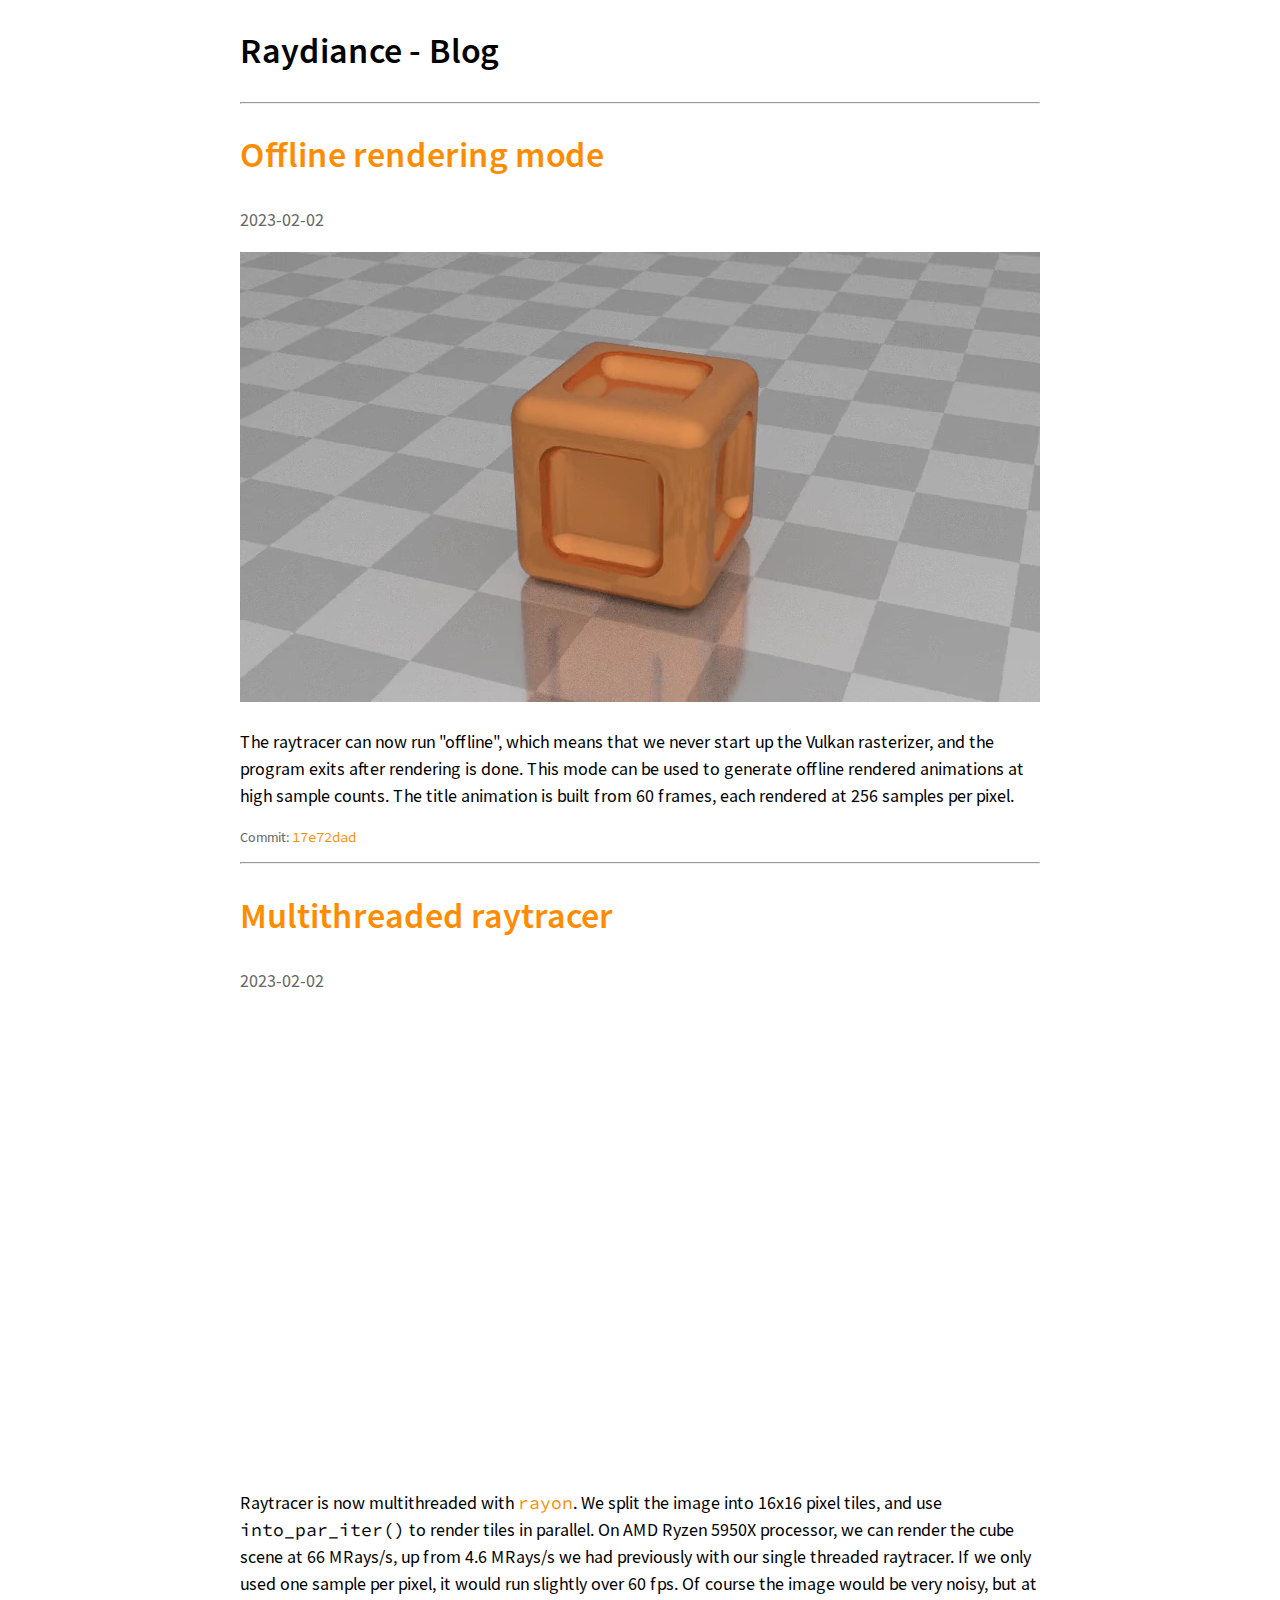
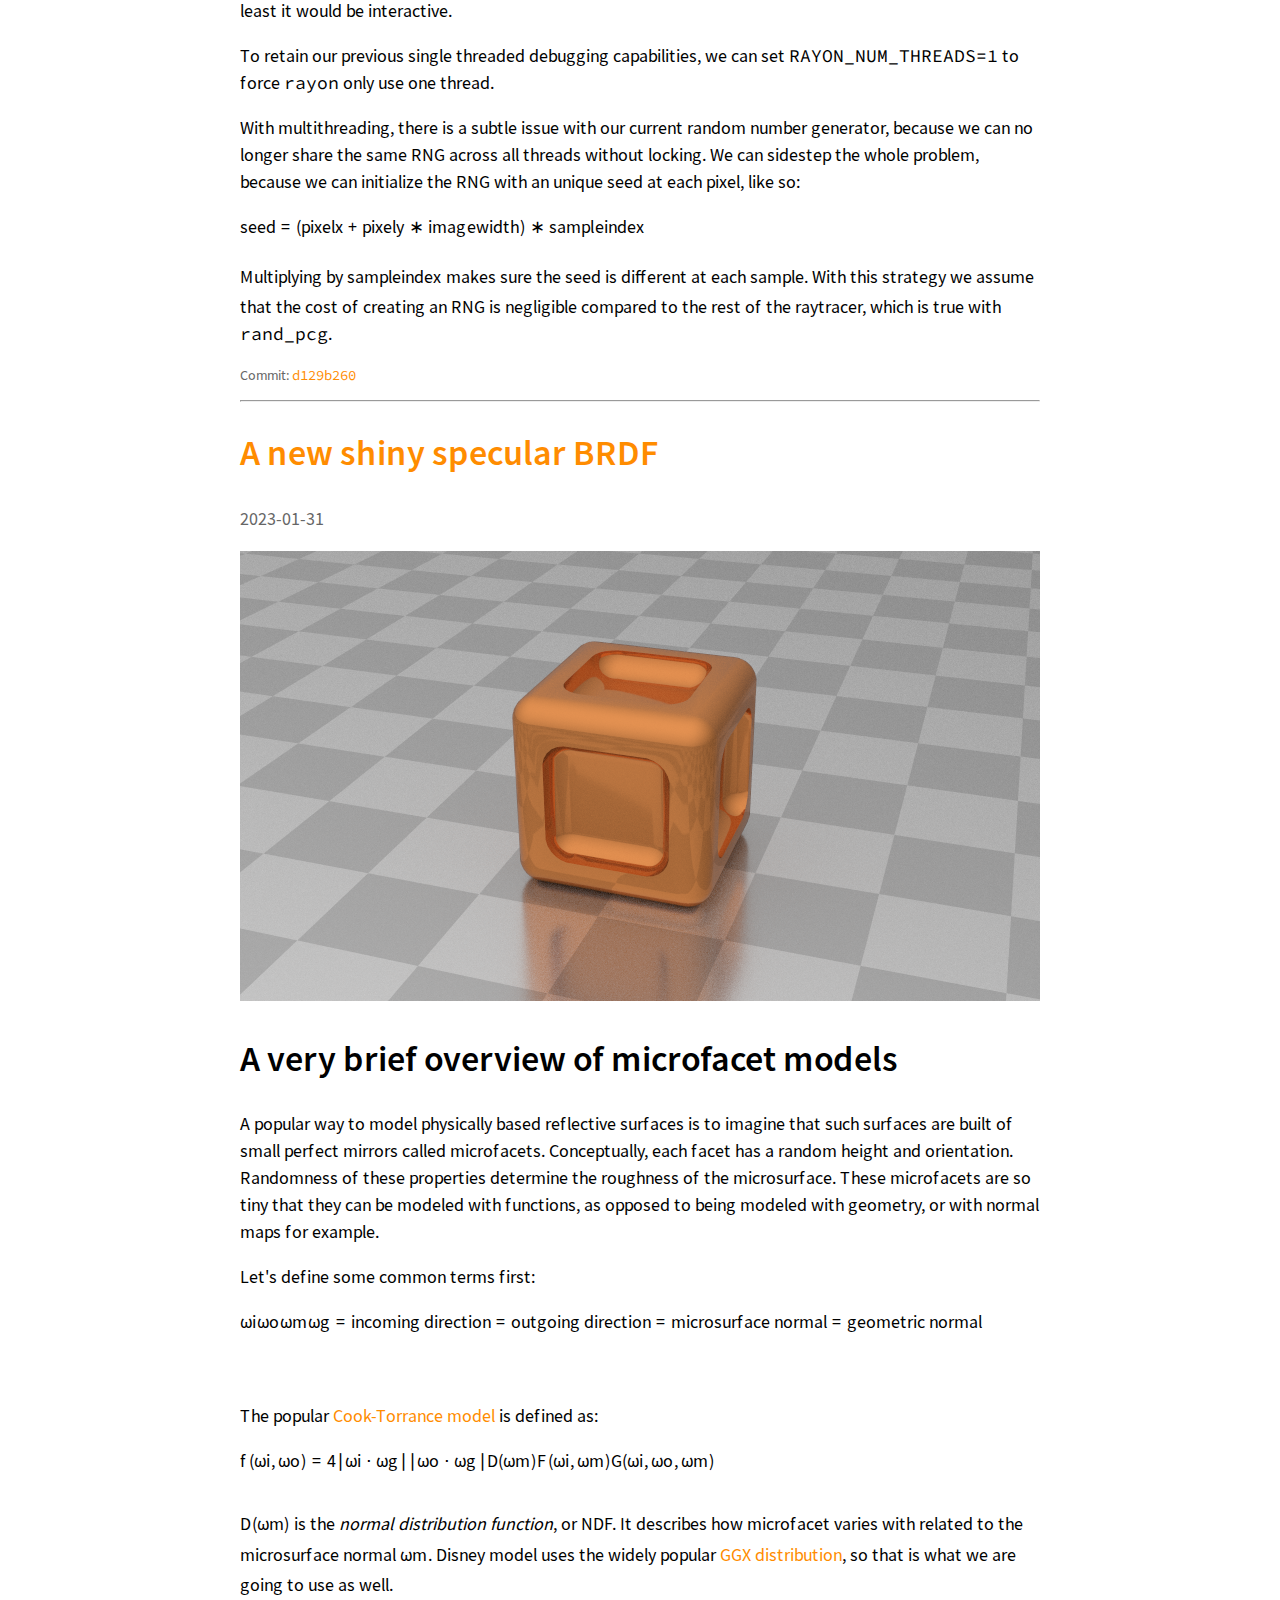
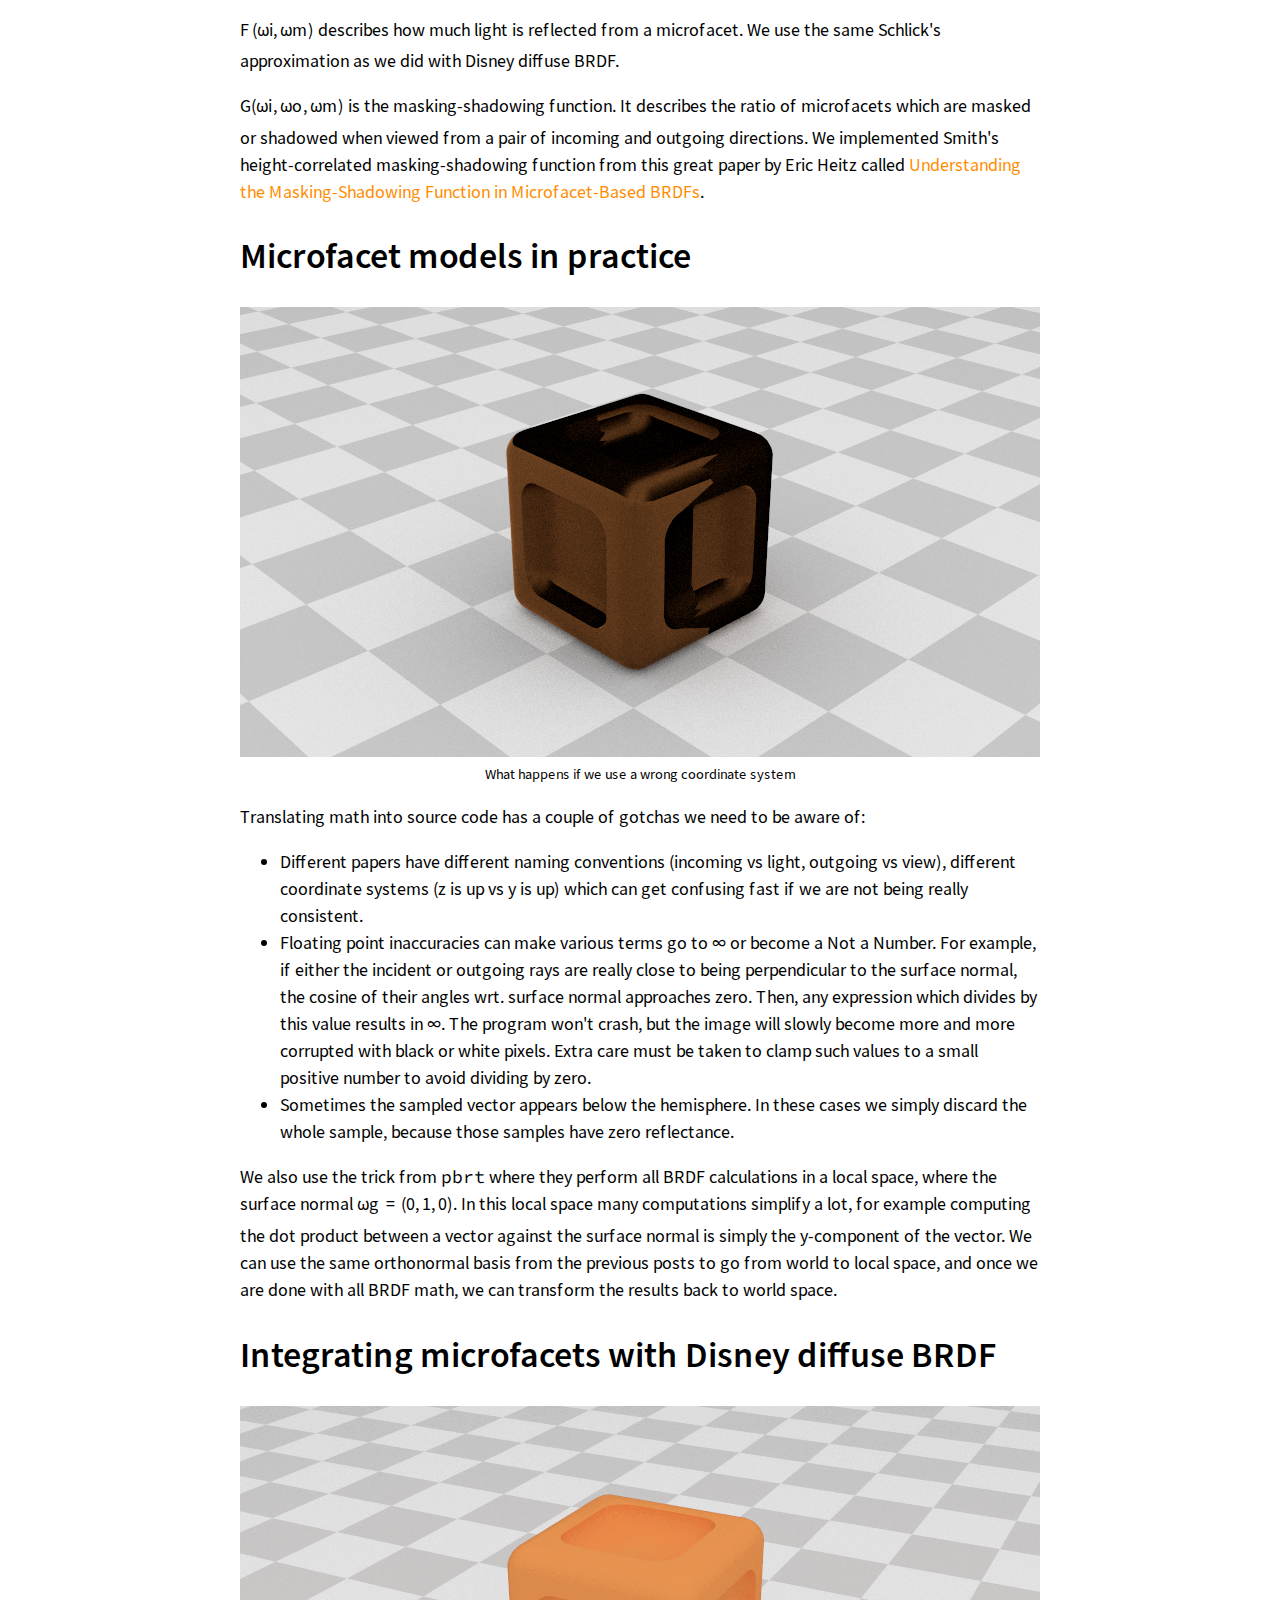
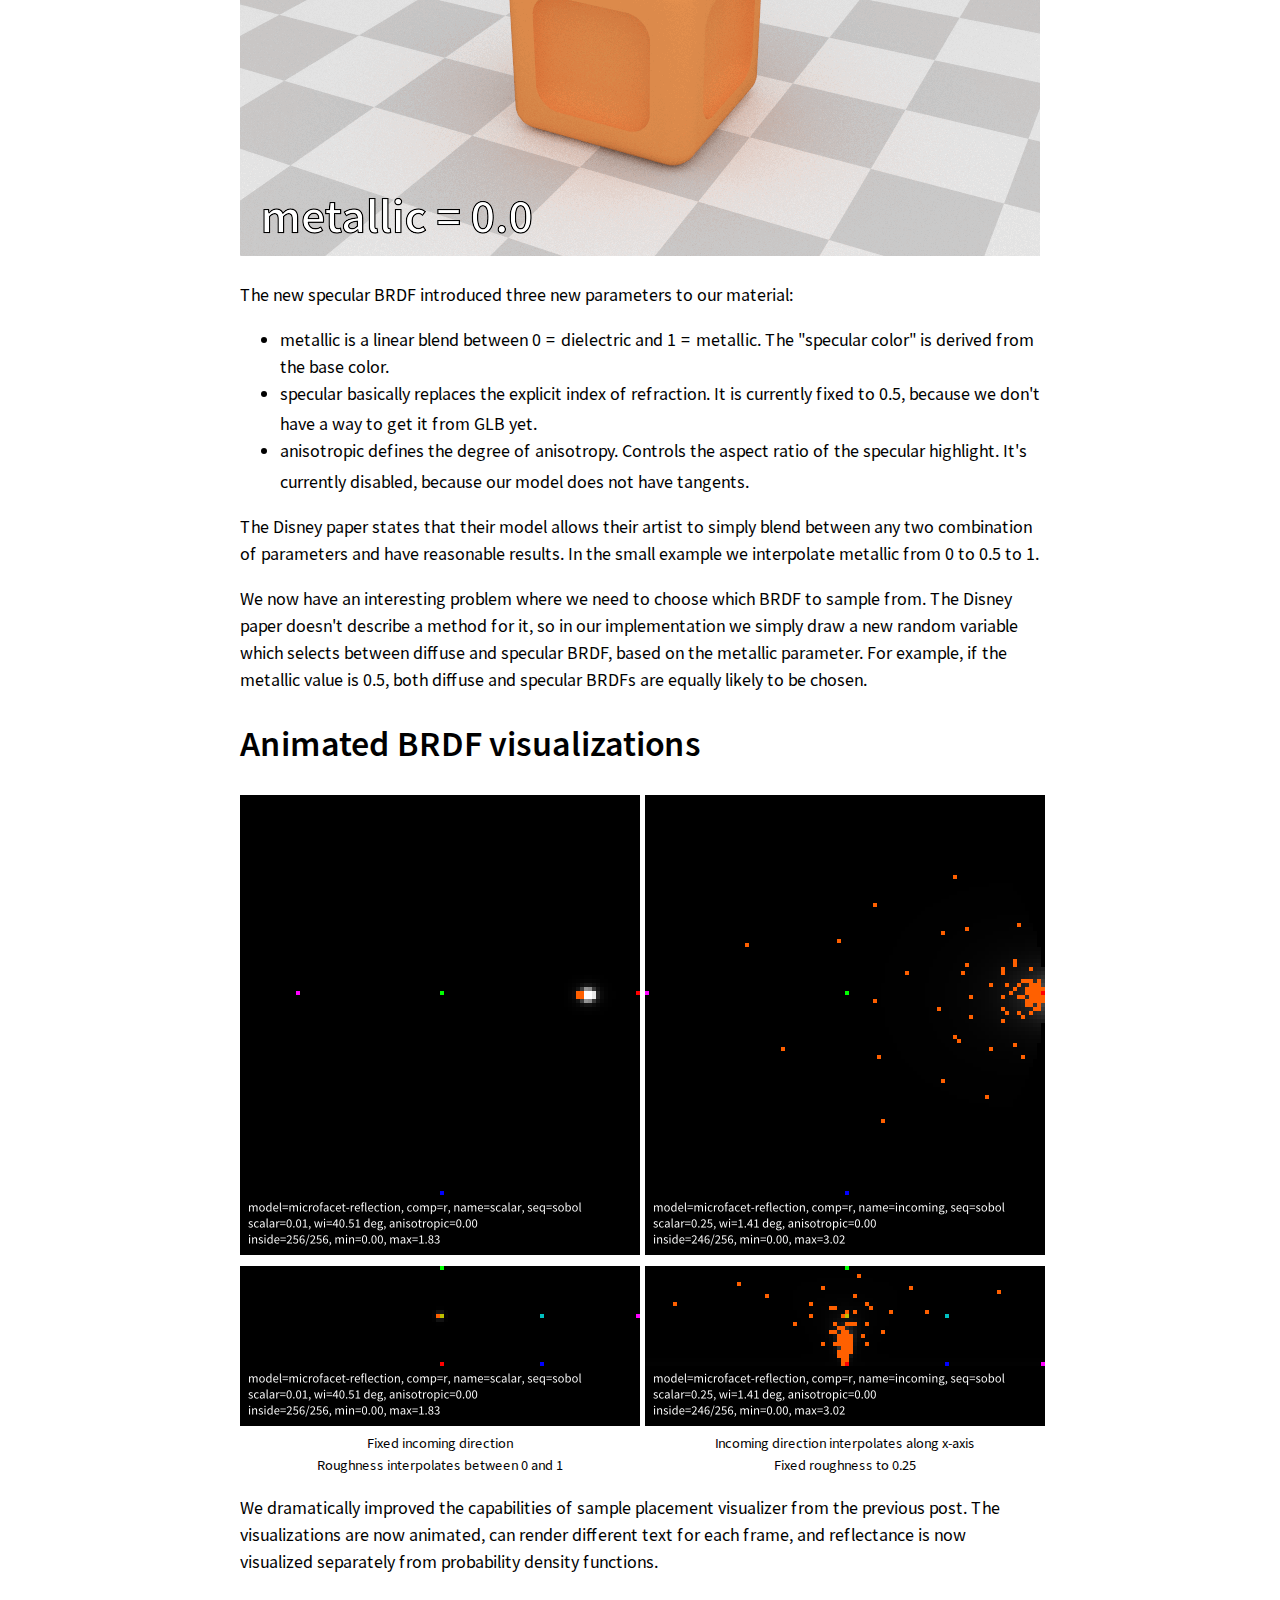
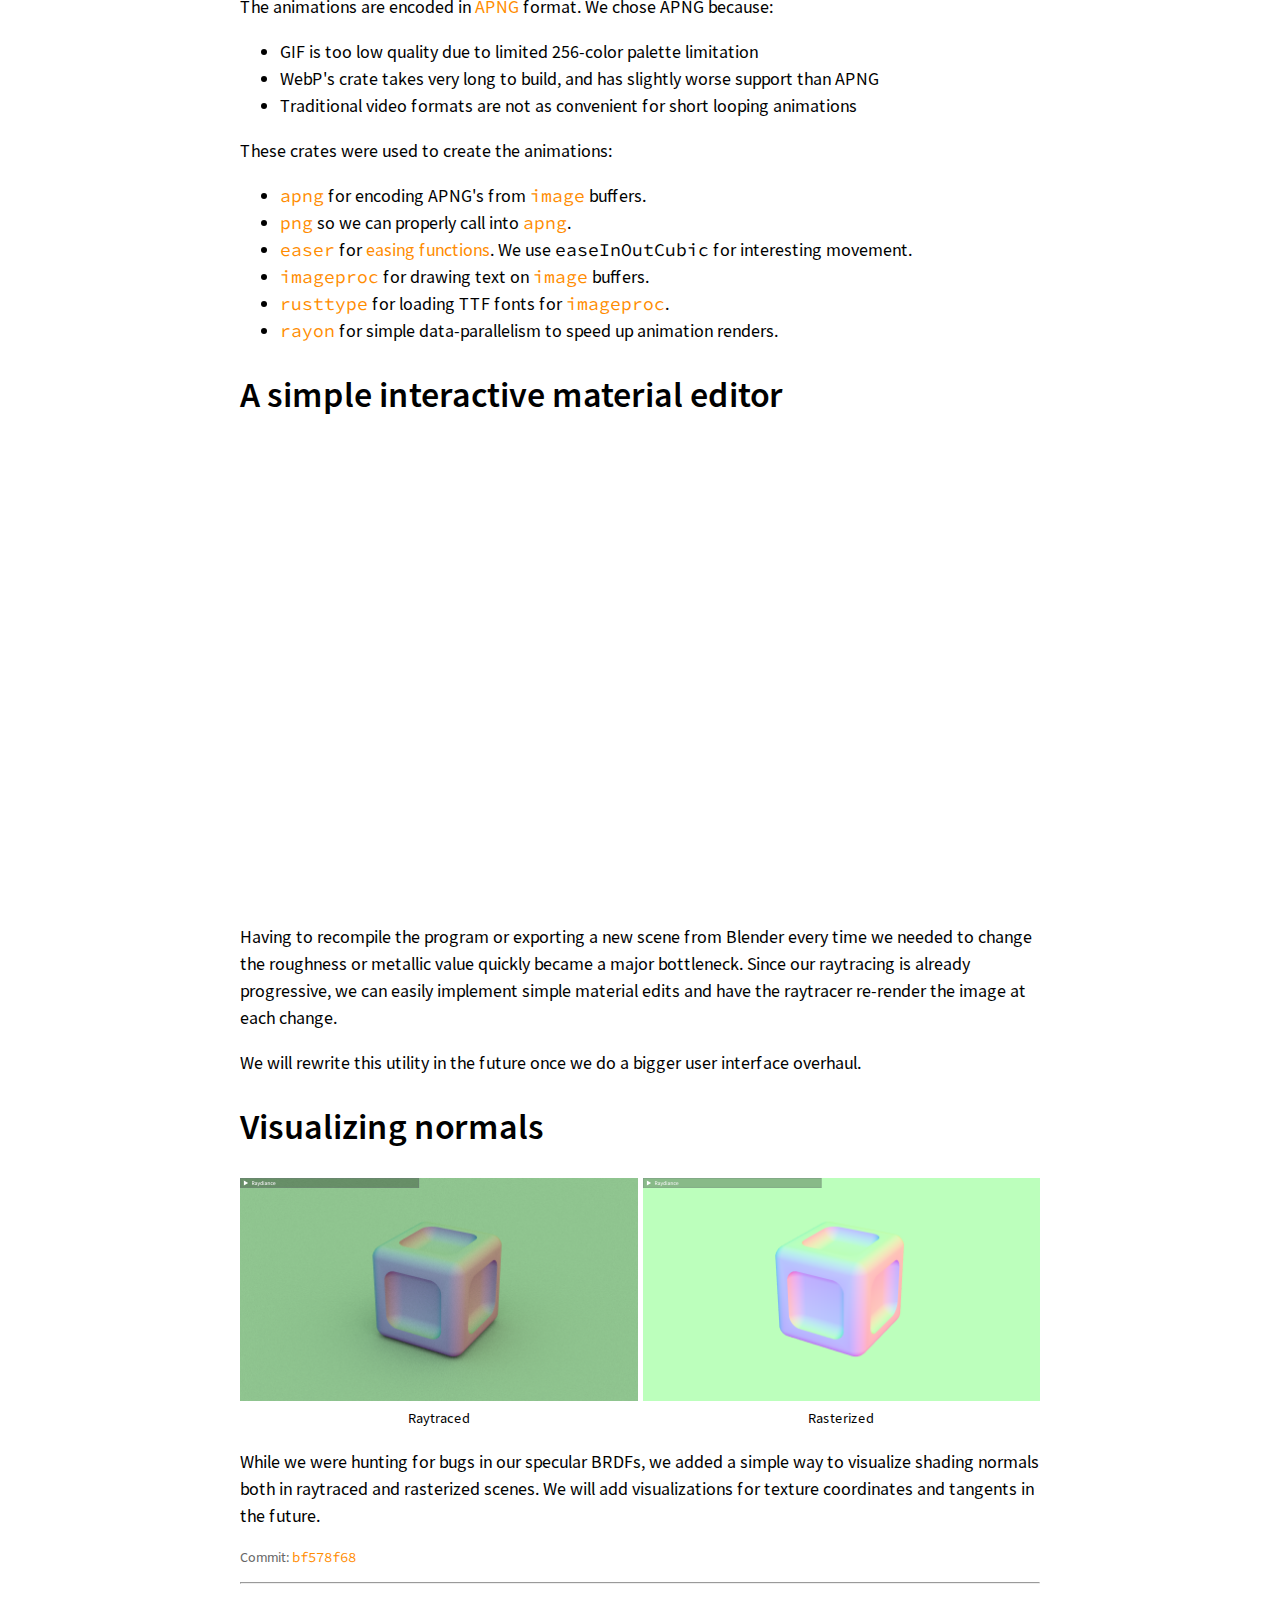
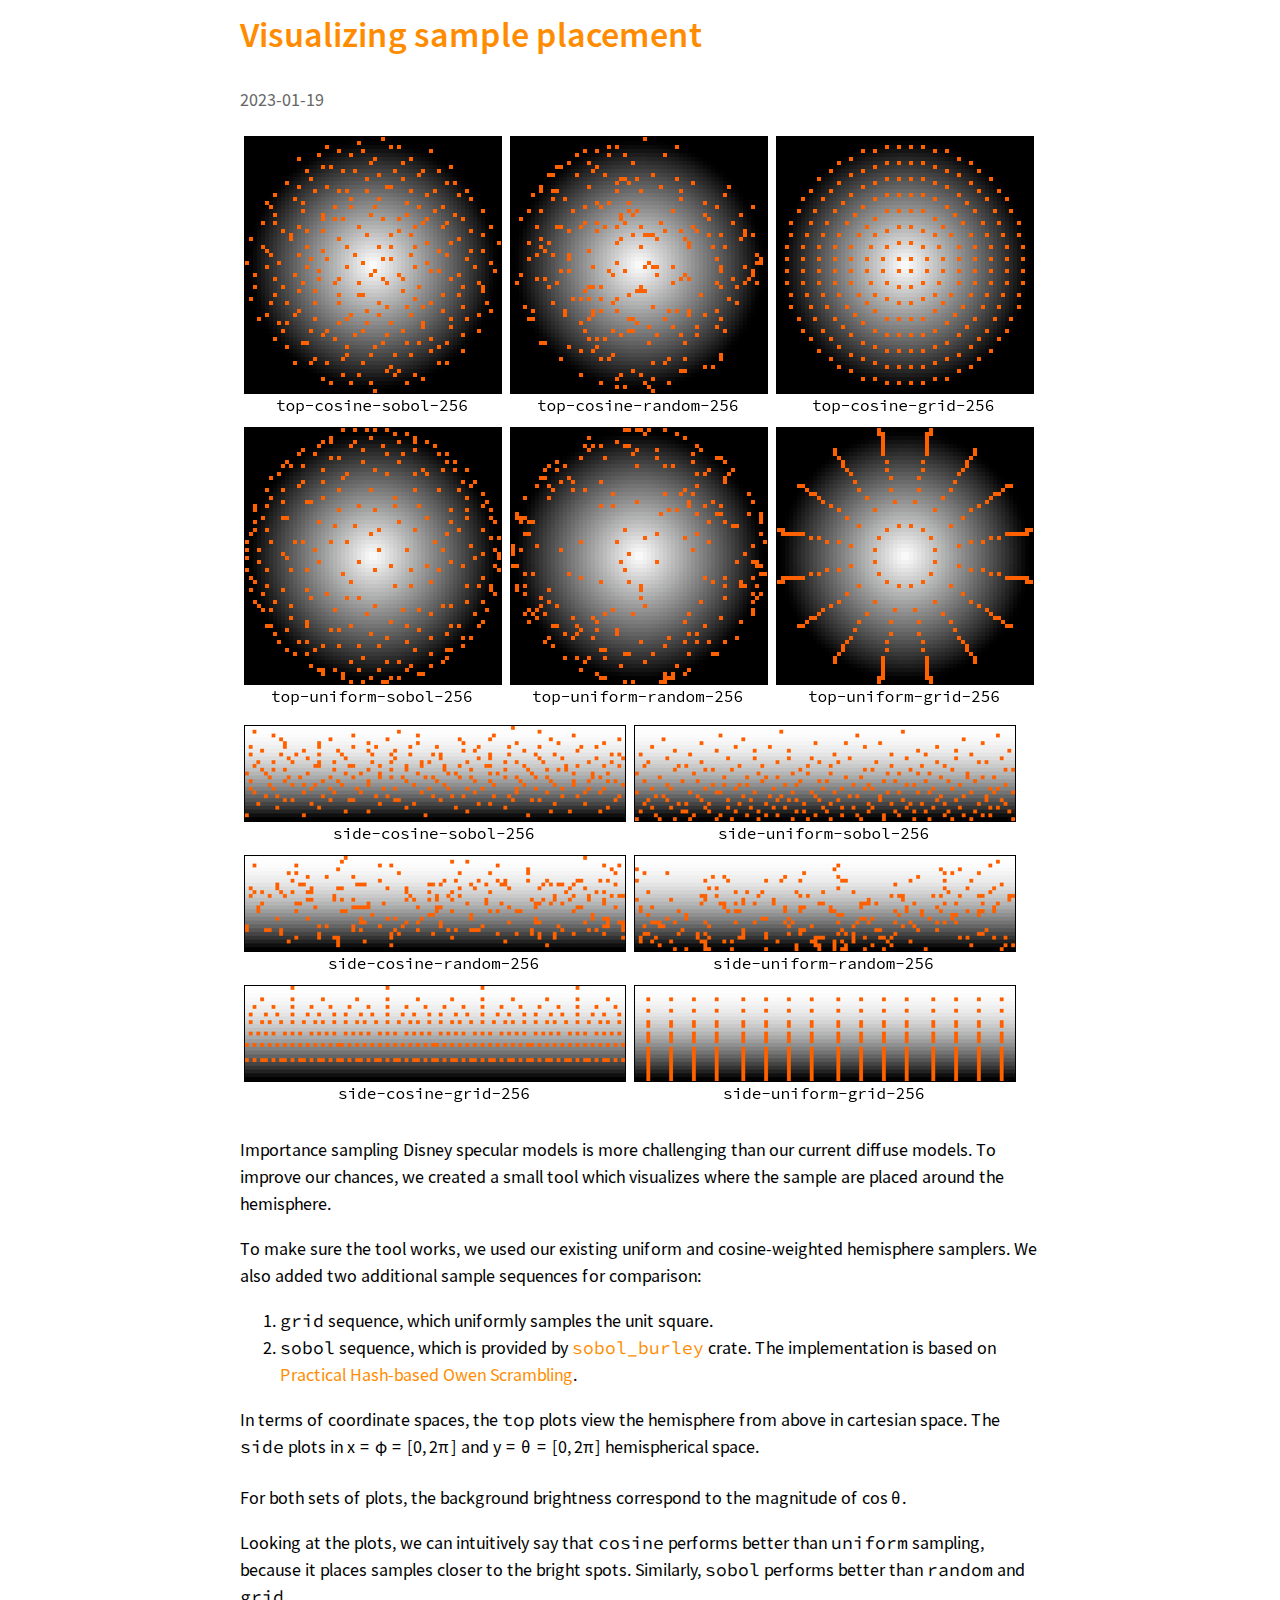
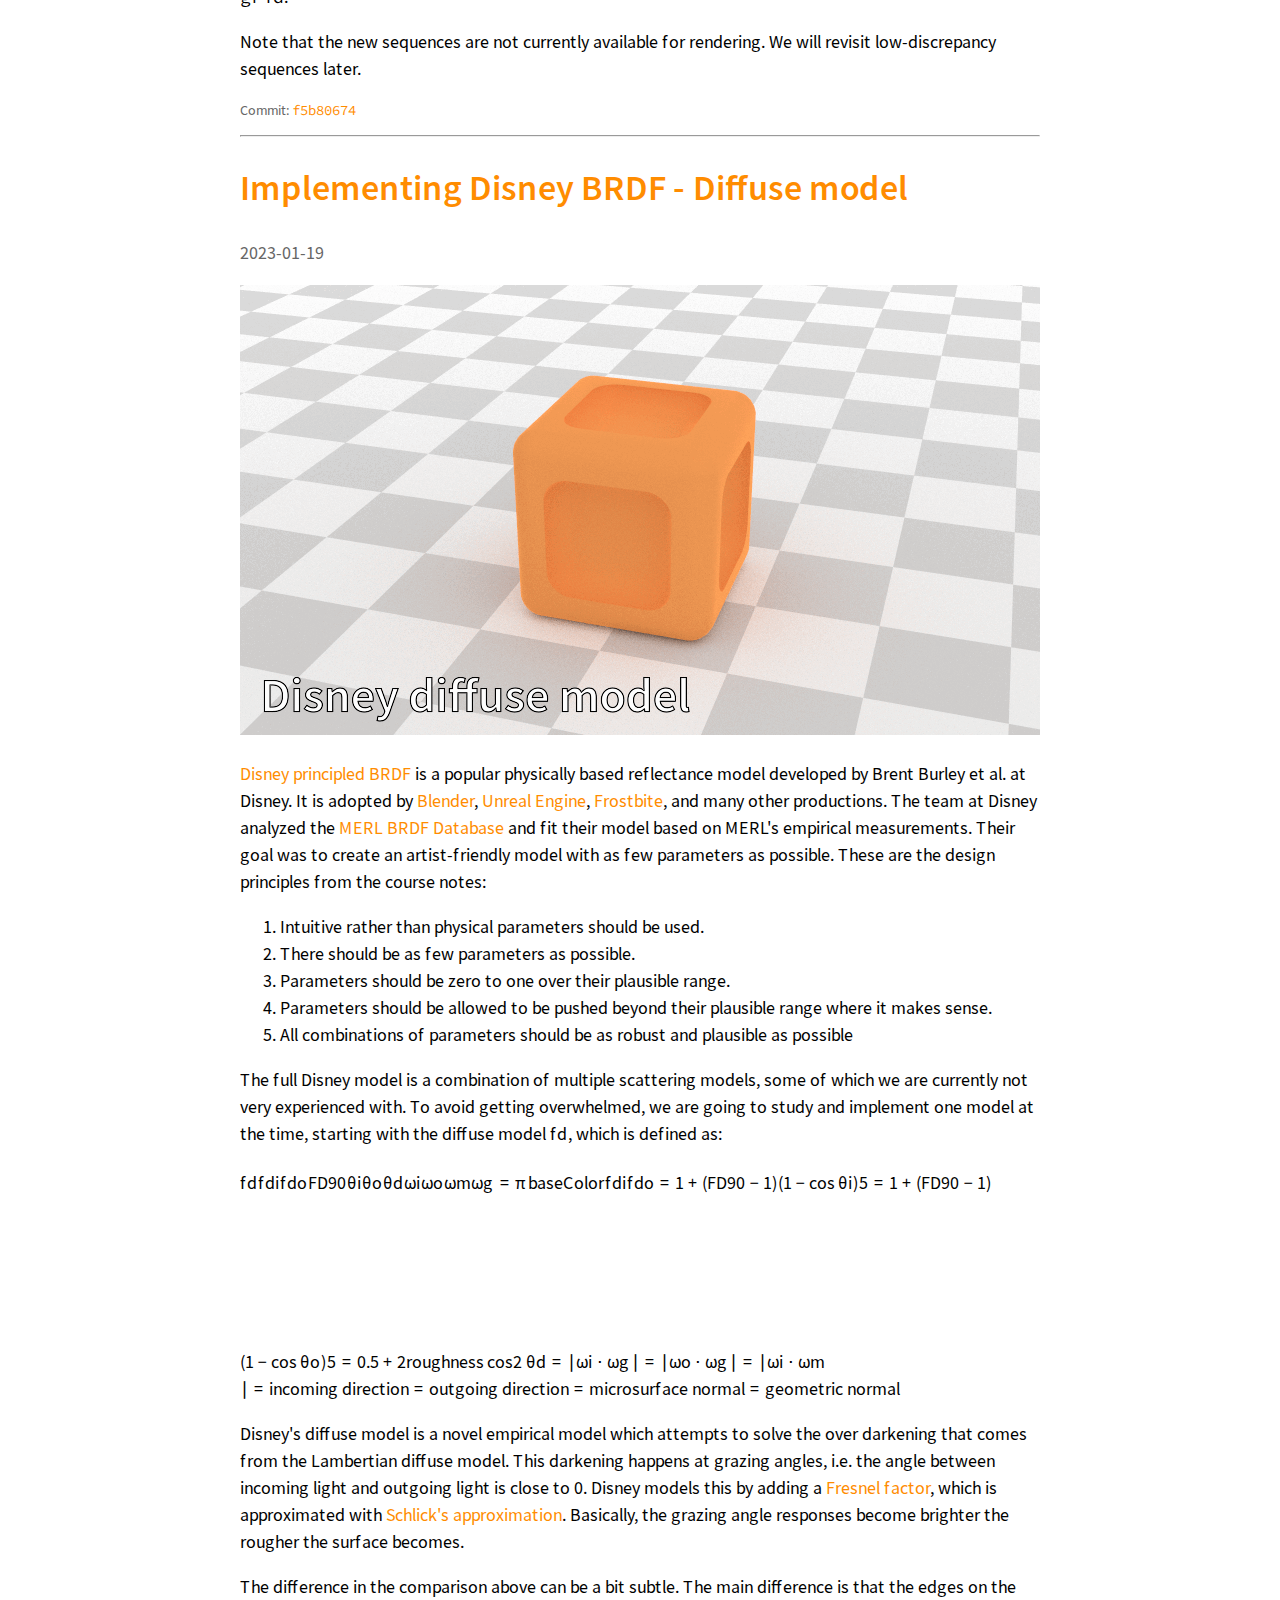
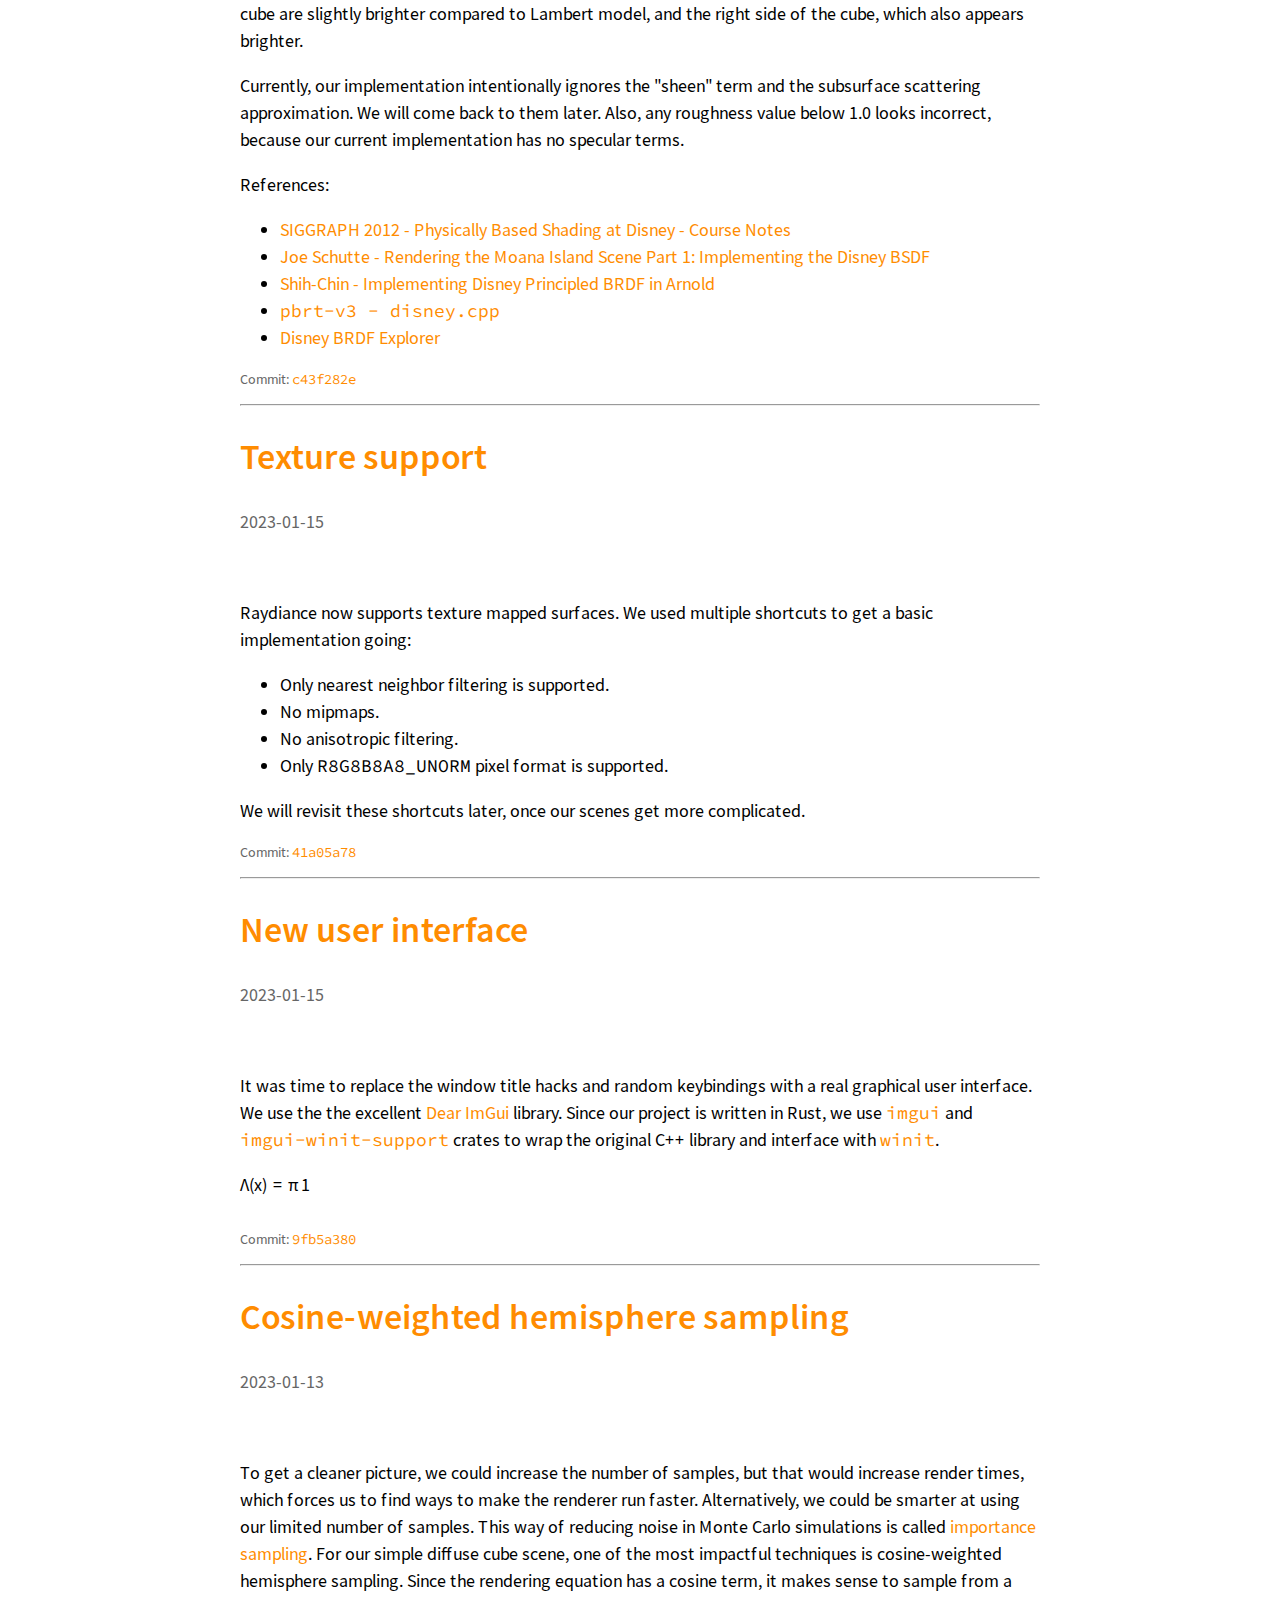
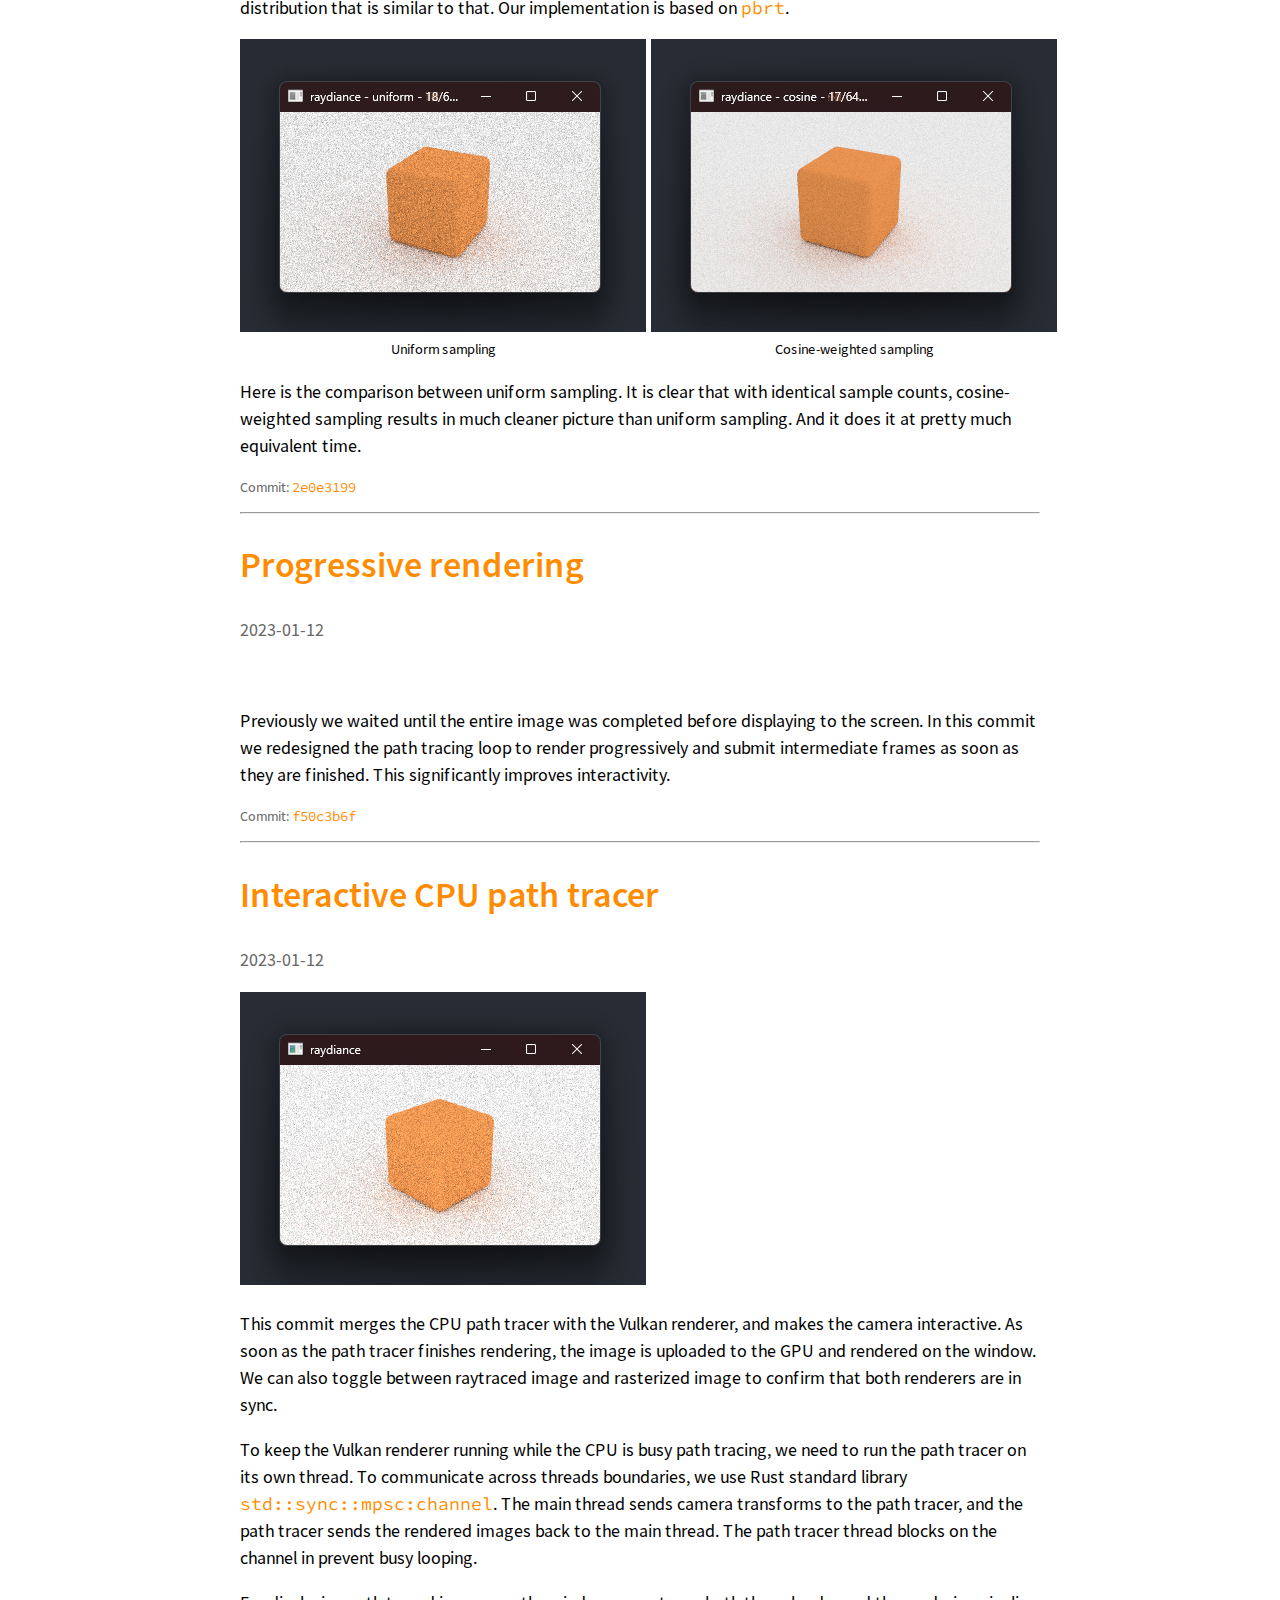
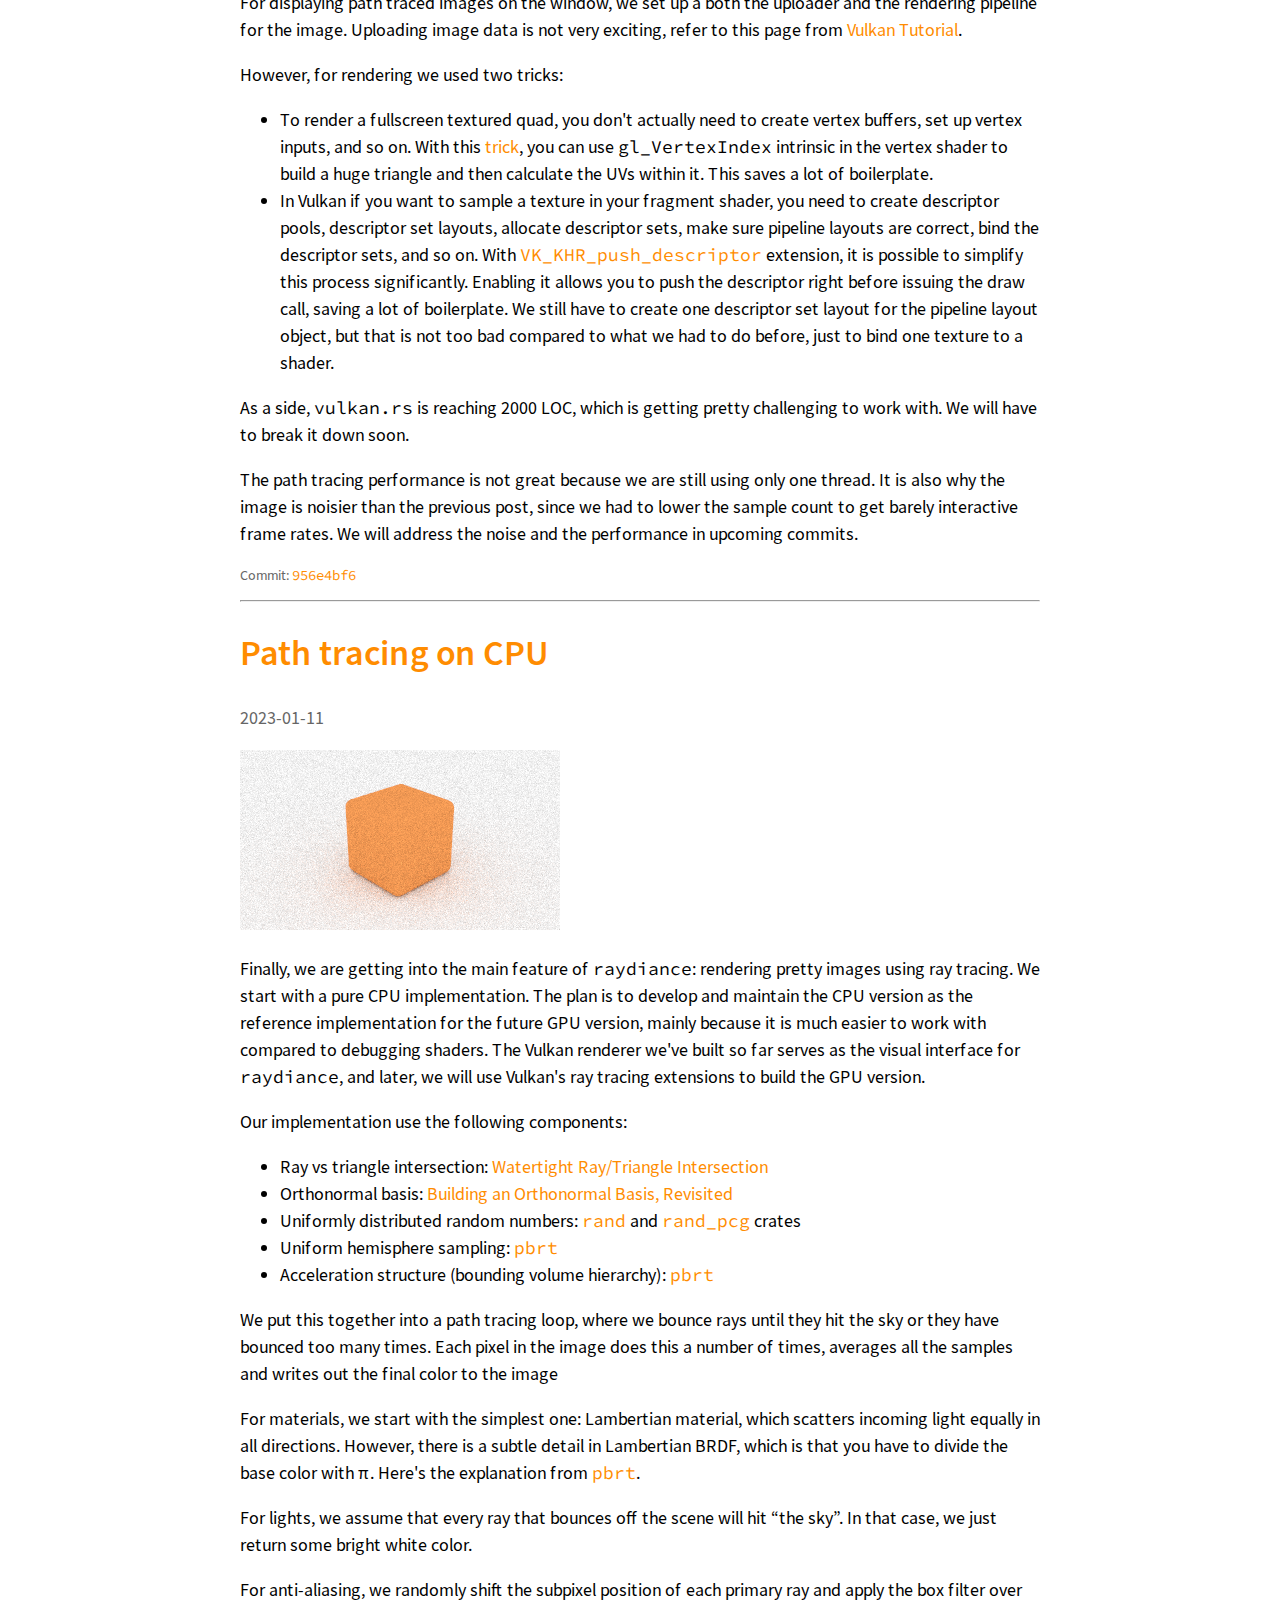
==== commit c034fed7: "Blog: fix preview image" ====
--- a/docs/blog/index.html
+++ b/docs/blog/index.html
@@ -7,7 +7,7 @@
     <meta property="og:title" content="Raydiance - Blog" />
     <meta property="og:type" content="website" />
     <meta property="og:url" content="https://phoekz.github.io/raydiance/blog/" />
-    <meta property="og:image" content="https://phoekz.github.io/raydiance/blog/images/20230130-192913.png" />
+    <meta property="og:image" content="https://phoekz.github.io/raydiance/blog/media/preview.png" />
     <link rel="stylesheet" href="https://cdn.jsdelivr.net/npm/katex@0.16.4/dist/katex.min.css" integrity="sha384-vKruj+a13U8yHIkAyGgK1J3ArTLzrFGBbBc0tDp4ad/EyewESeXE/Iv67Aj8gKZ0" crossorigin="anonymous">
     <script defer src="https://cdn.jsdelivr.net/npm/katex@0.16.4/dist/katex.min.js" integrity="sha384-PwRUT/YqbnEjkZO0zZxNqcxACrXe+j766U2amXcgMg5457rve2Y7I6ZJSm2A0mS4" crossorigin="anonymous"></script>
     <style>/*
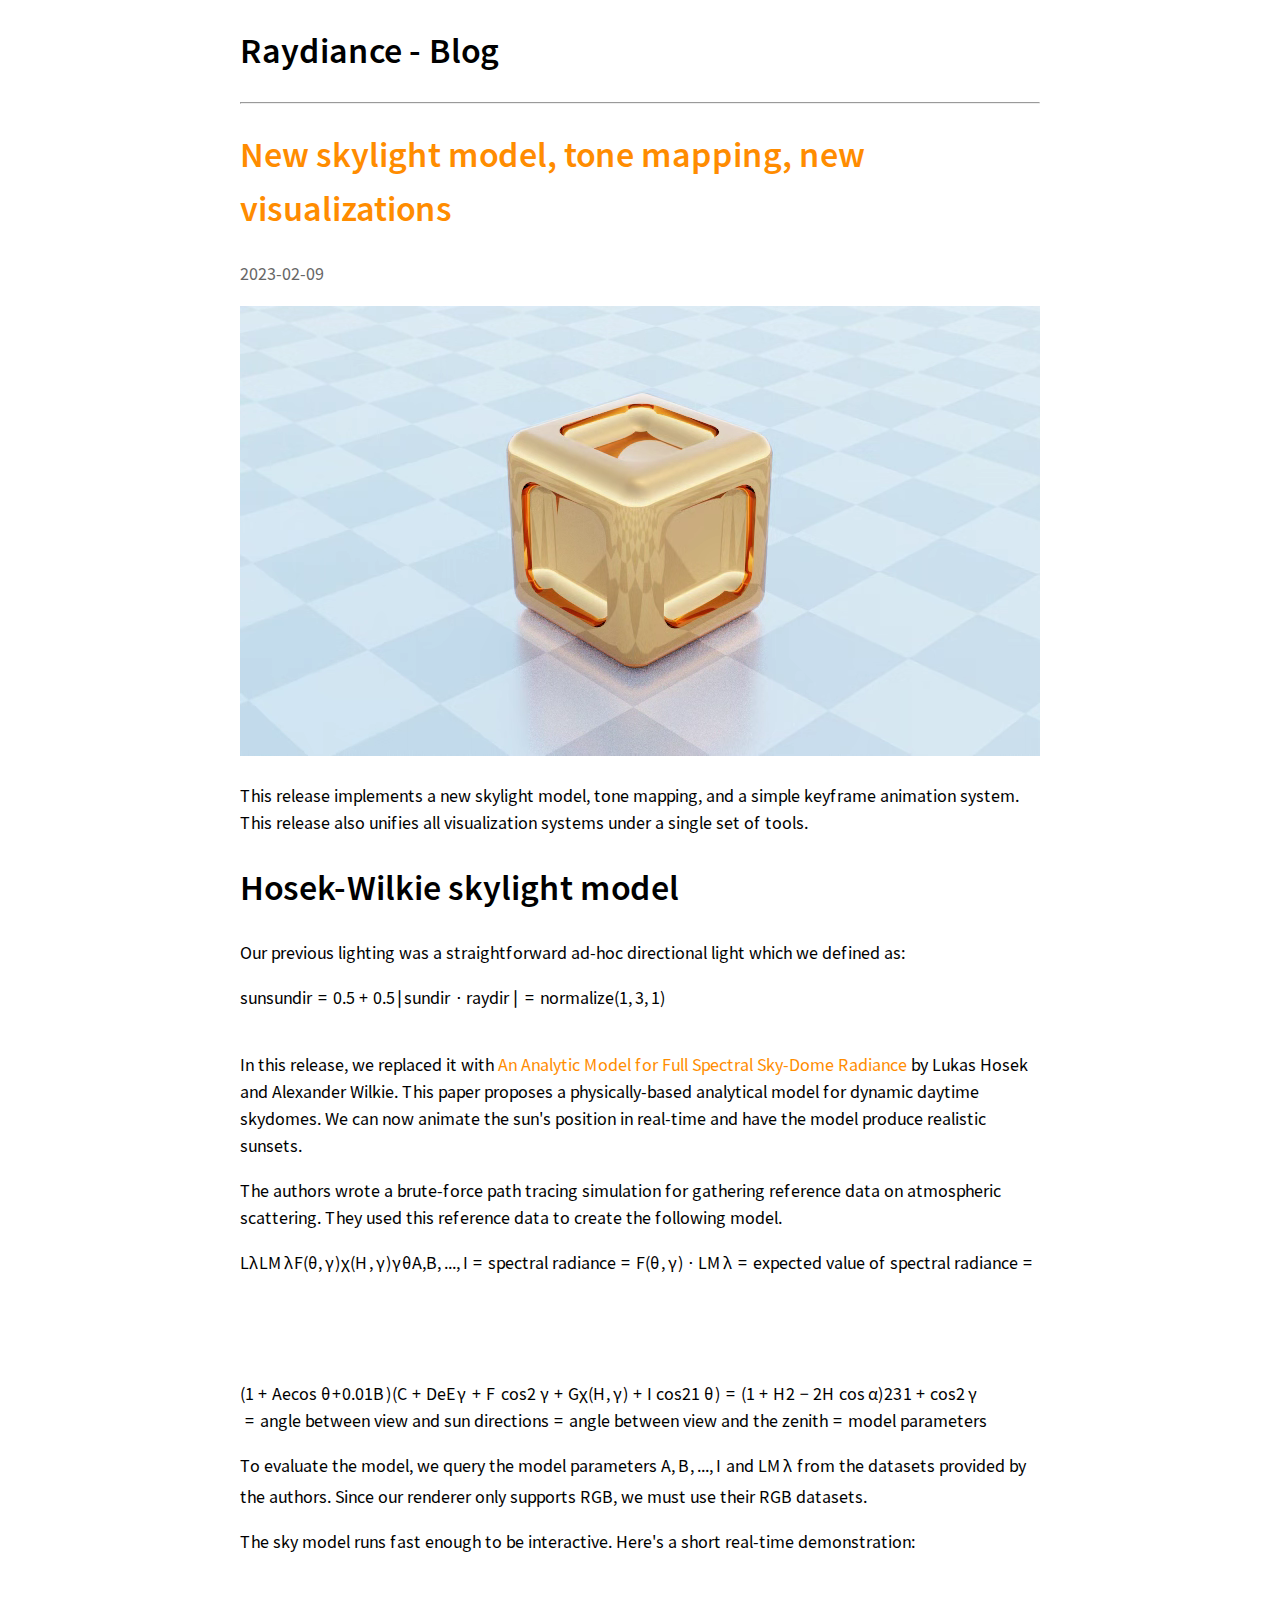
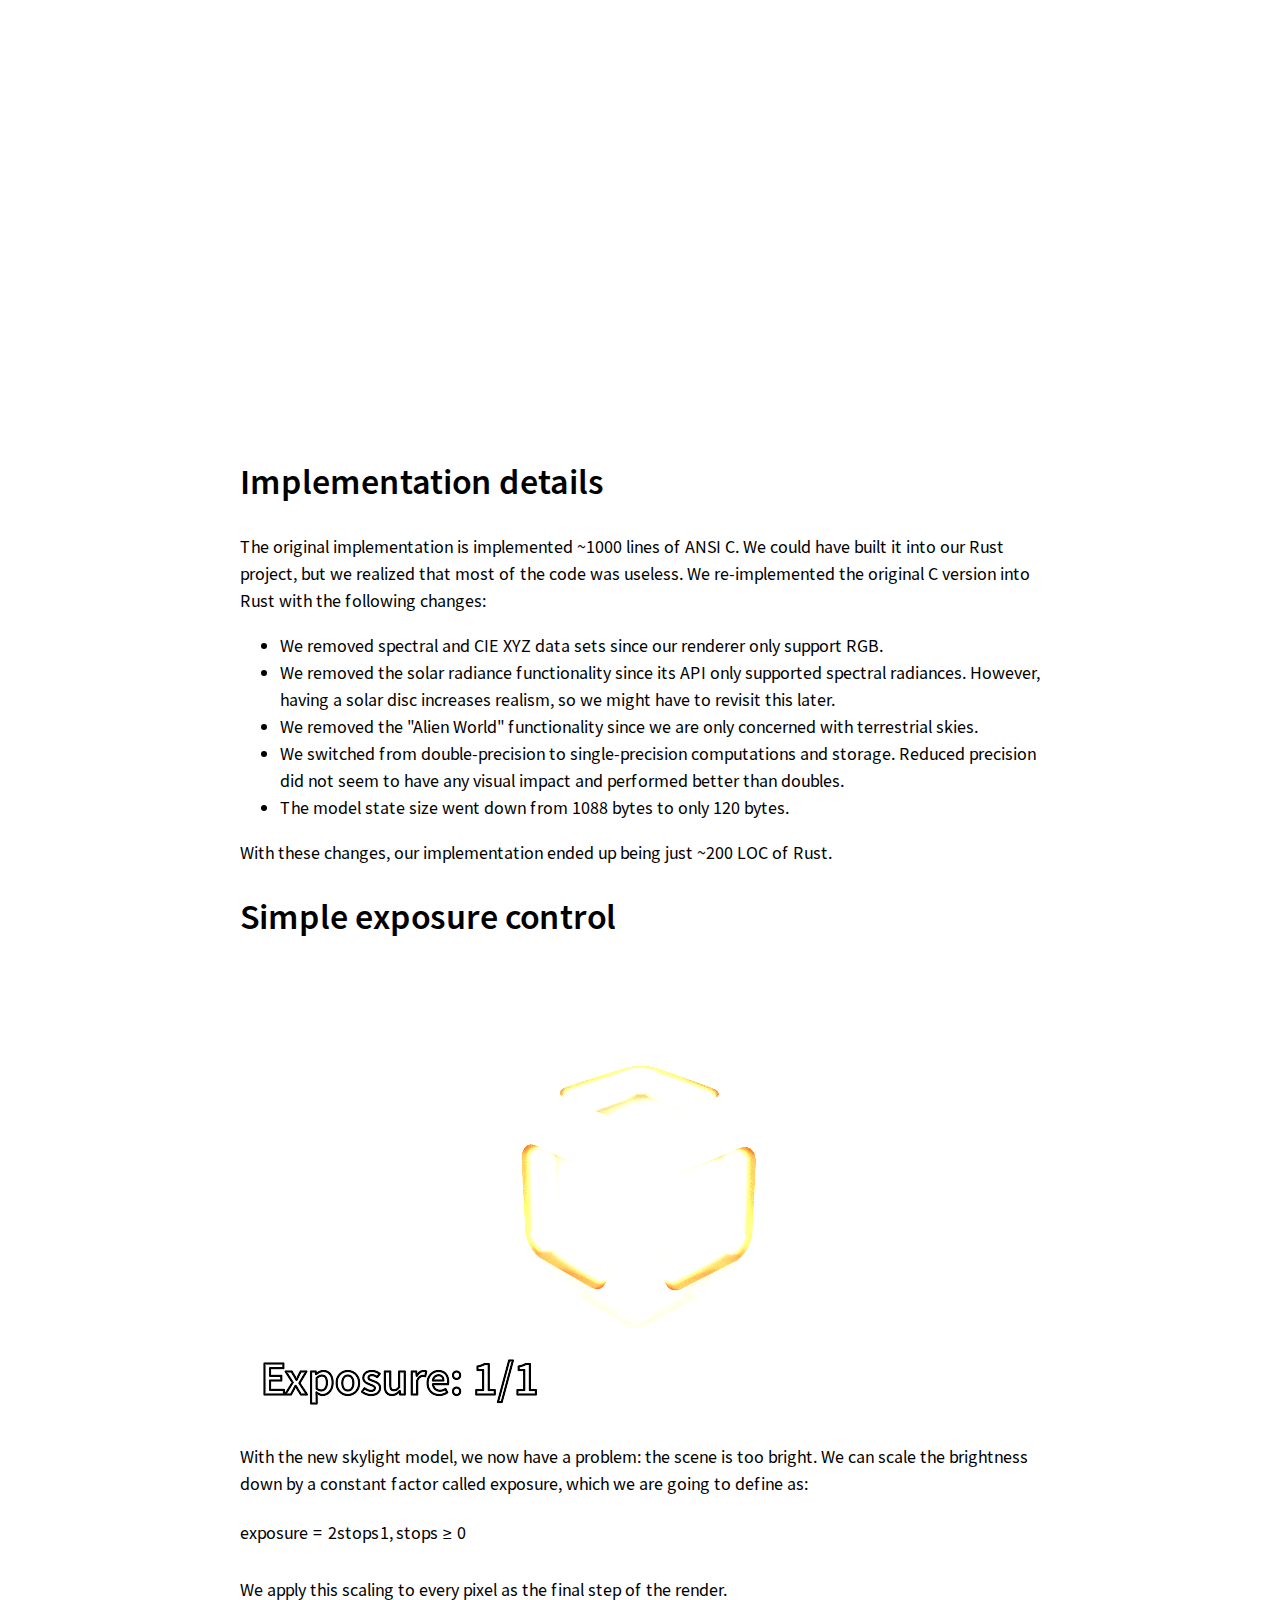
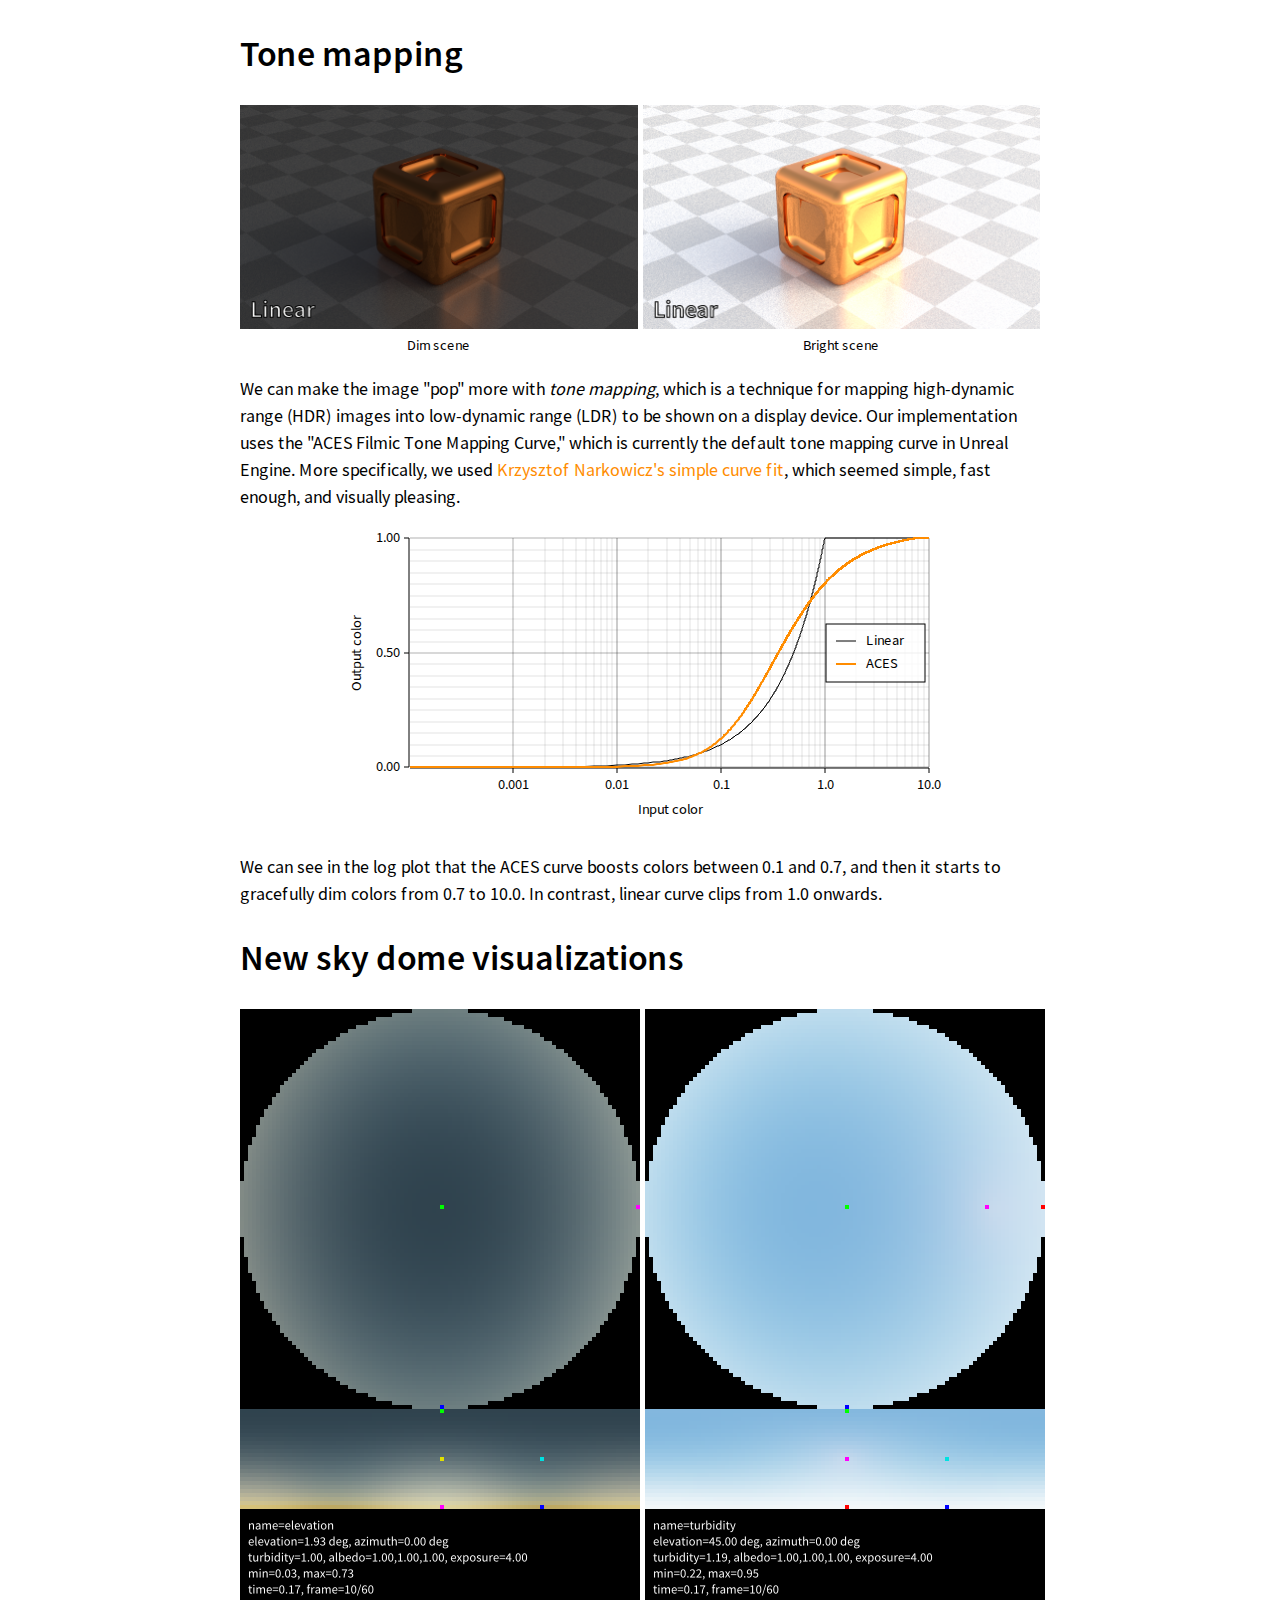
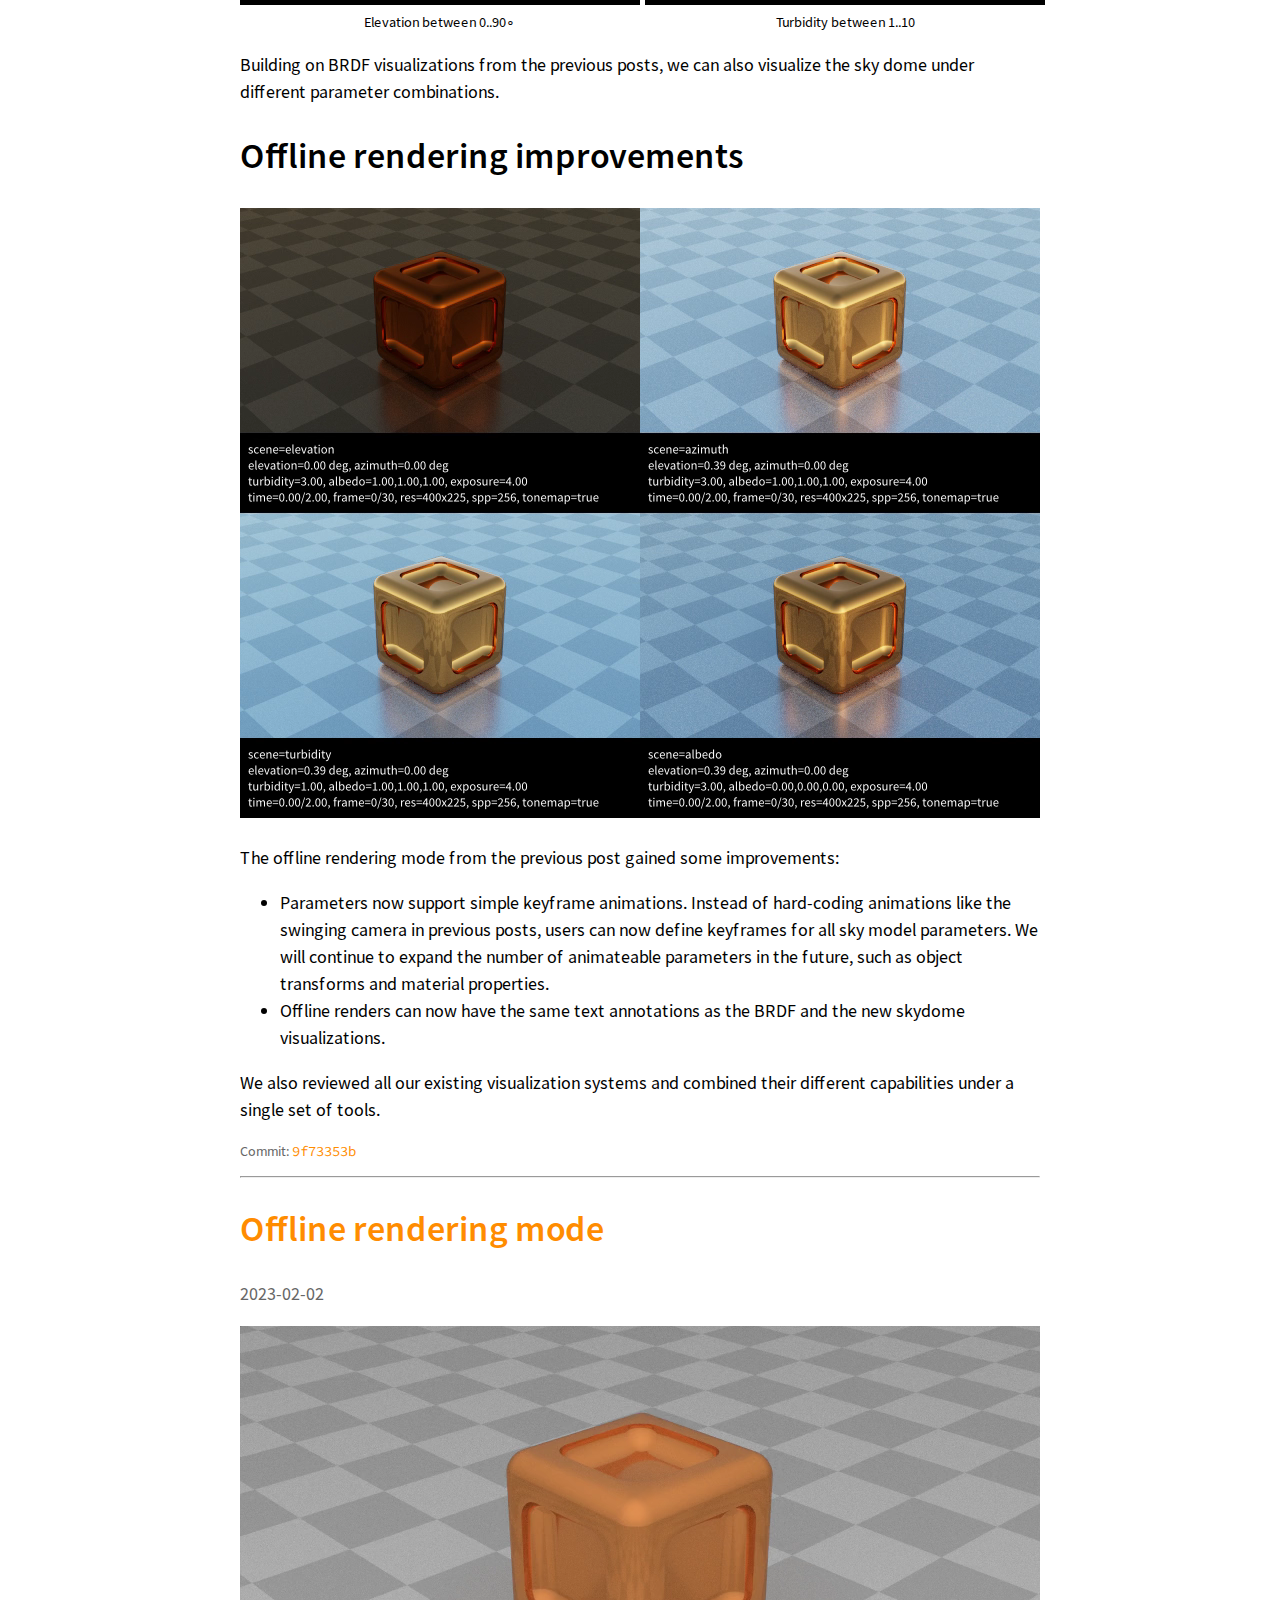
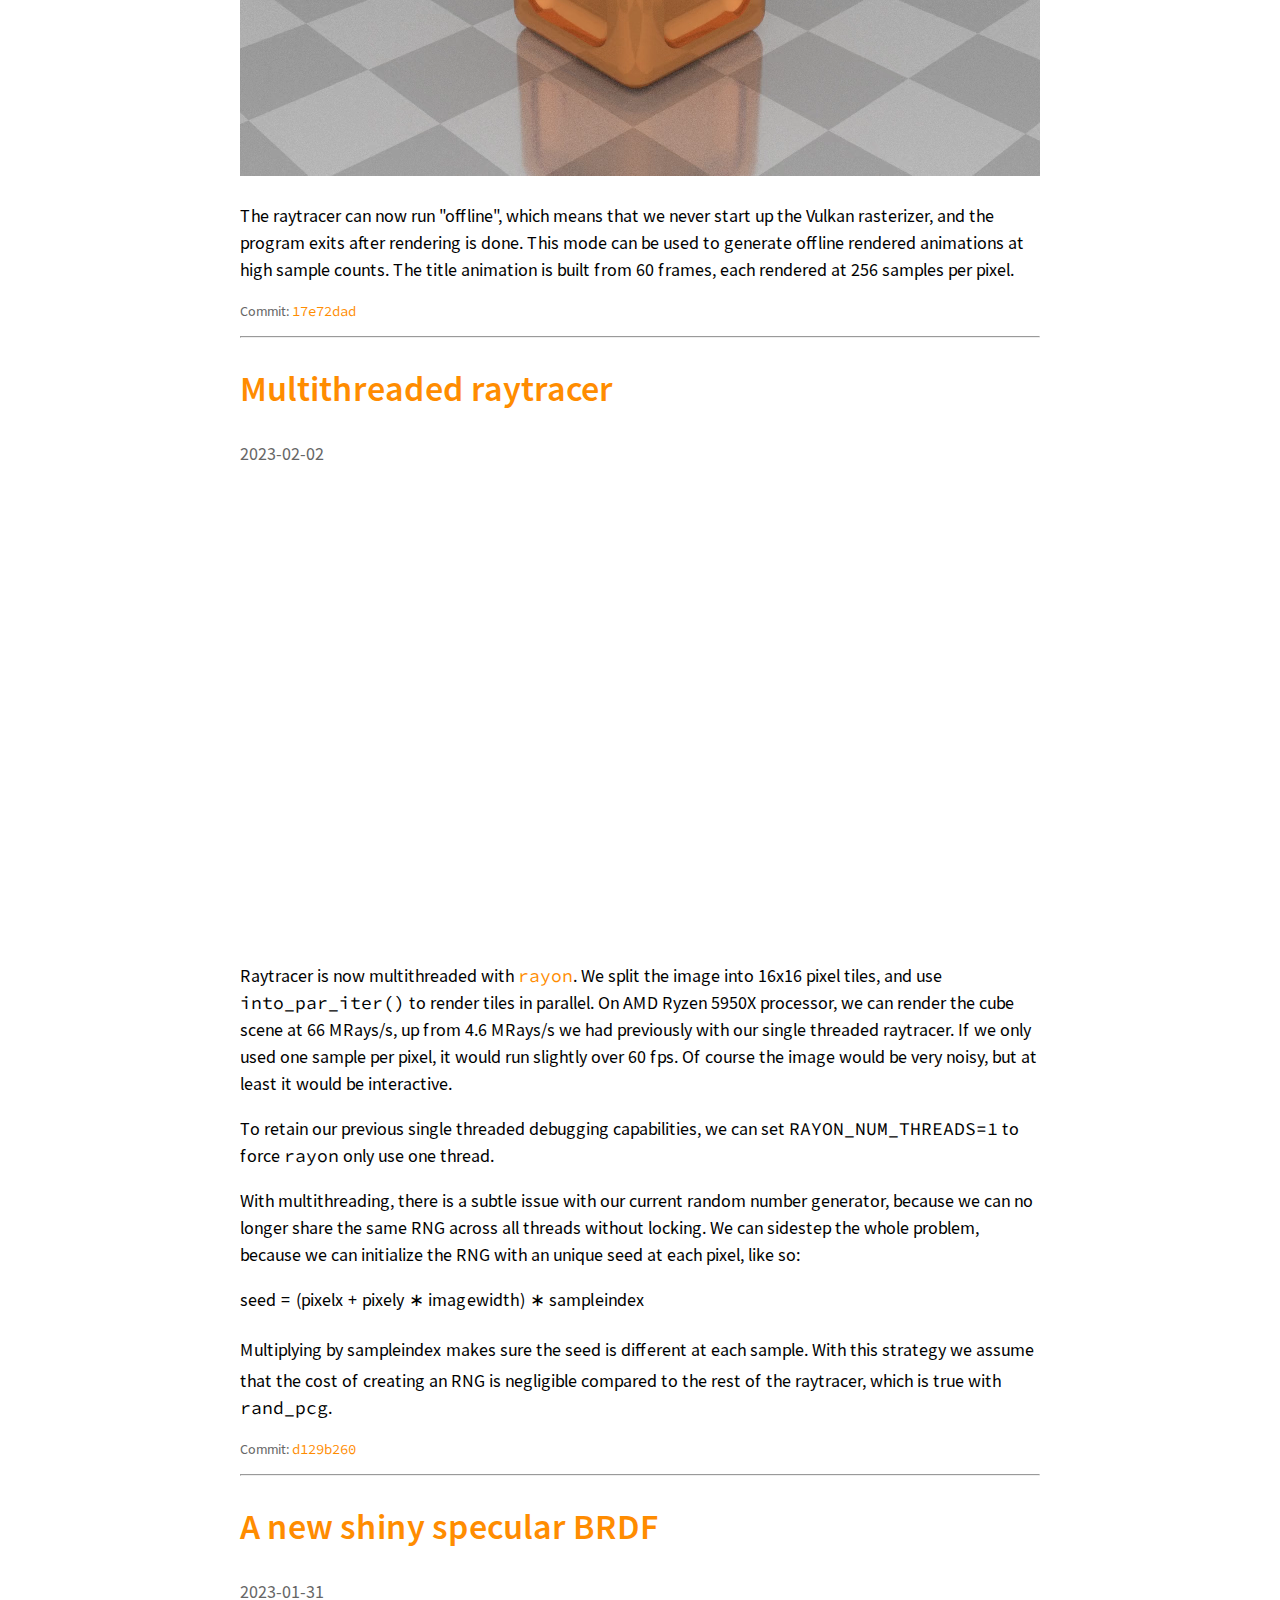
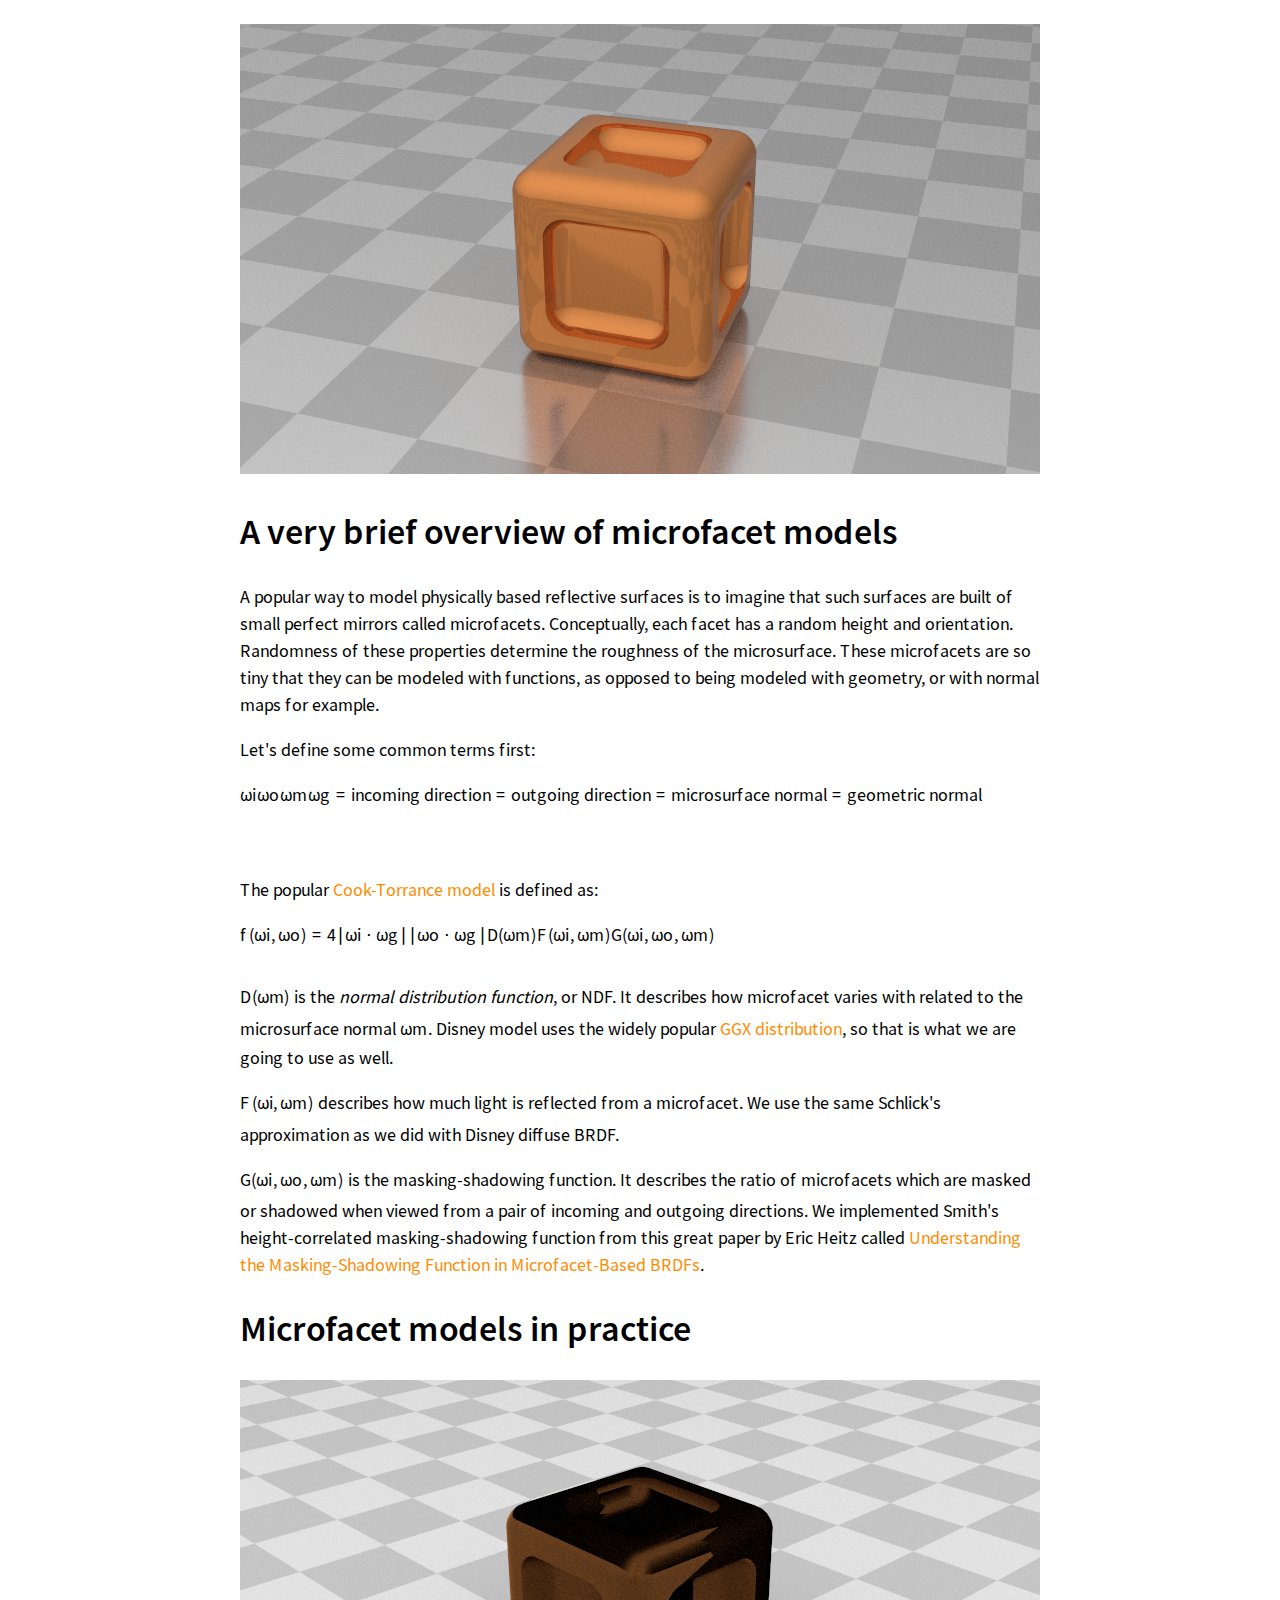
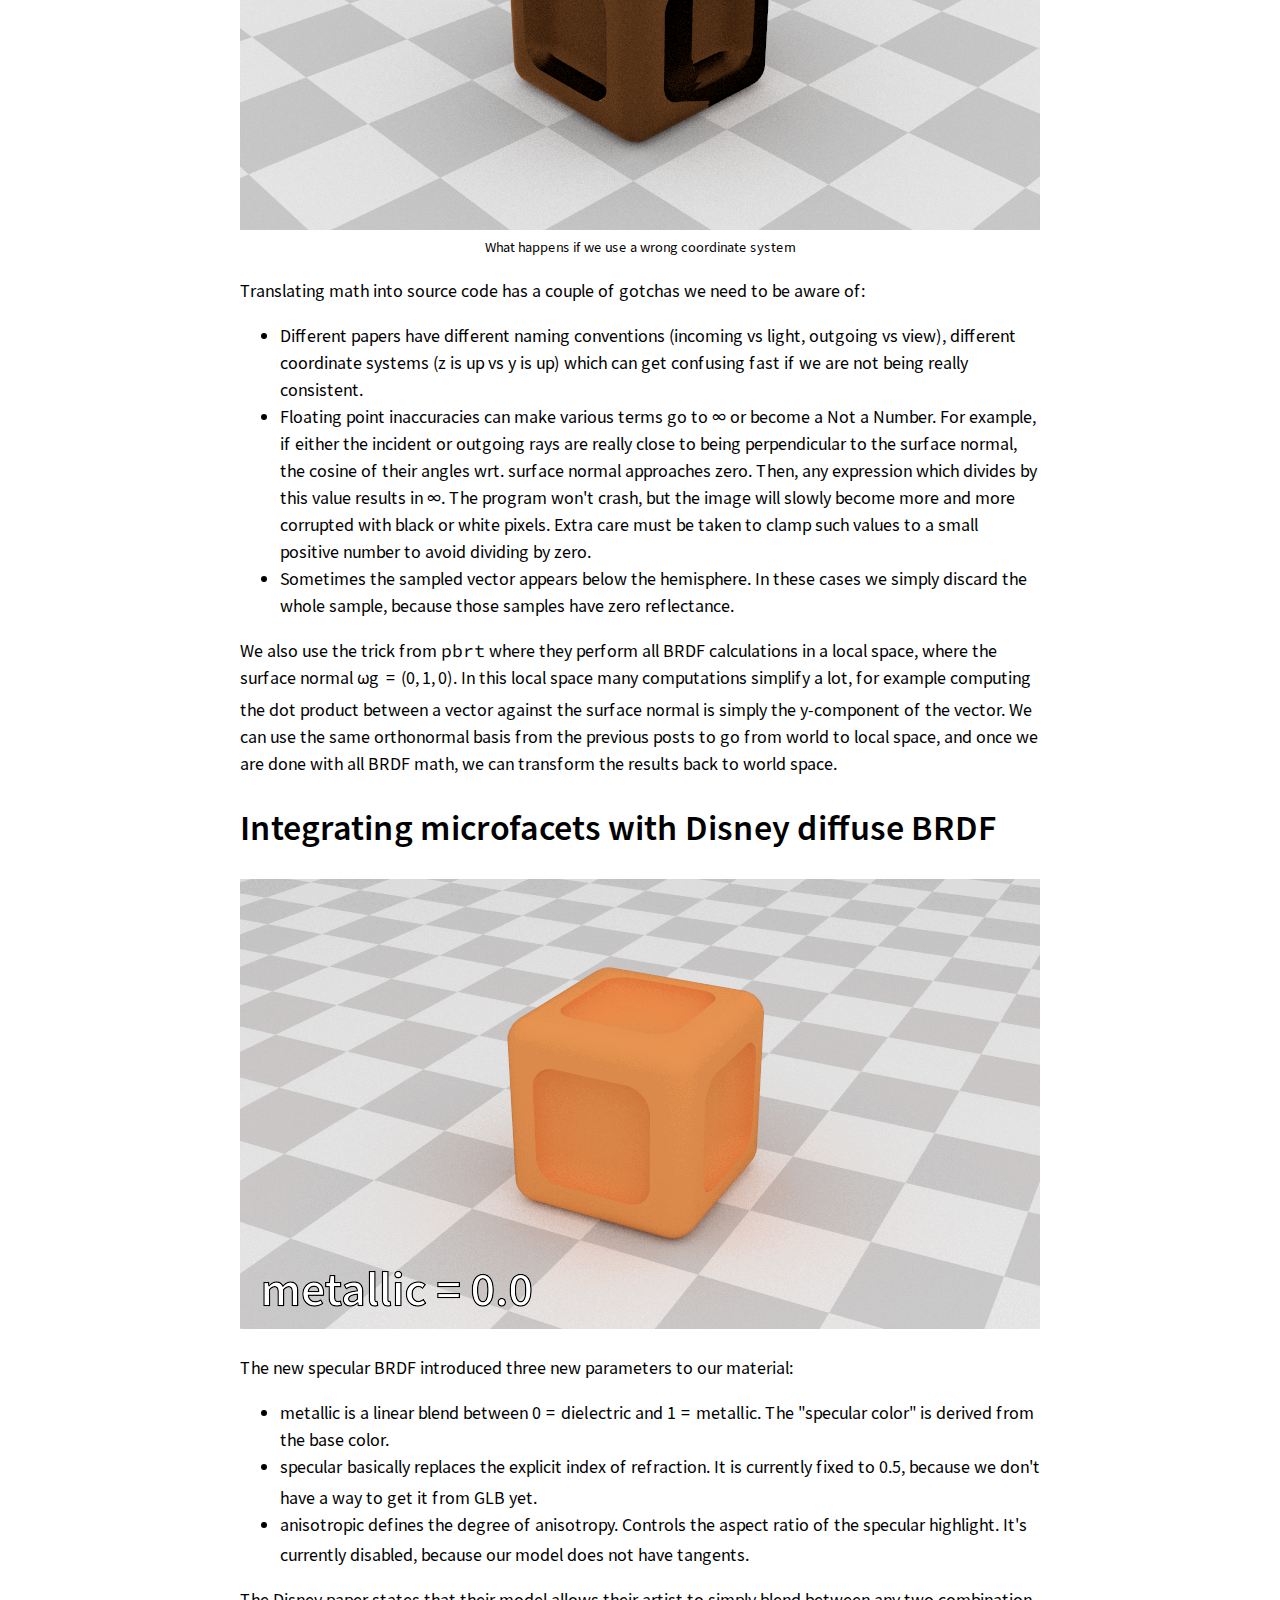
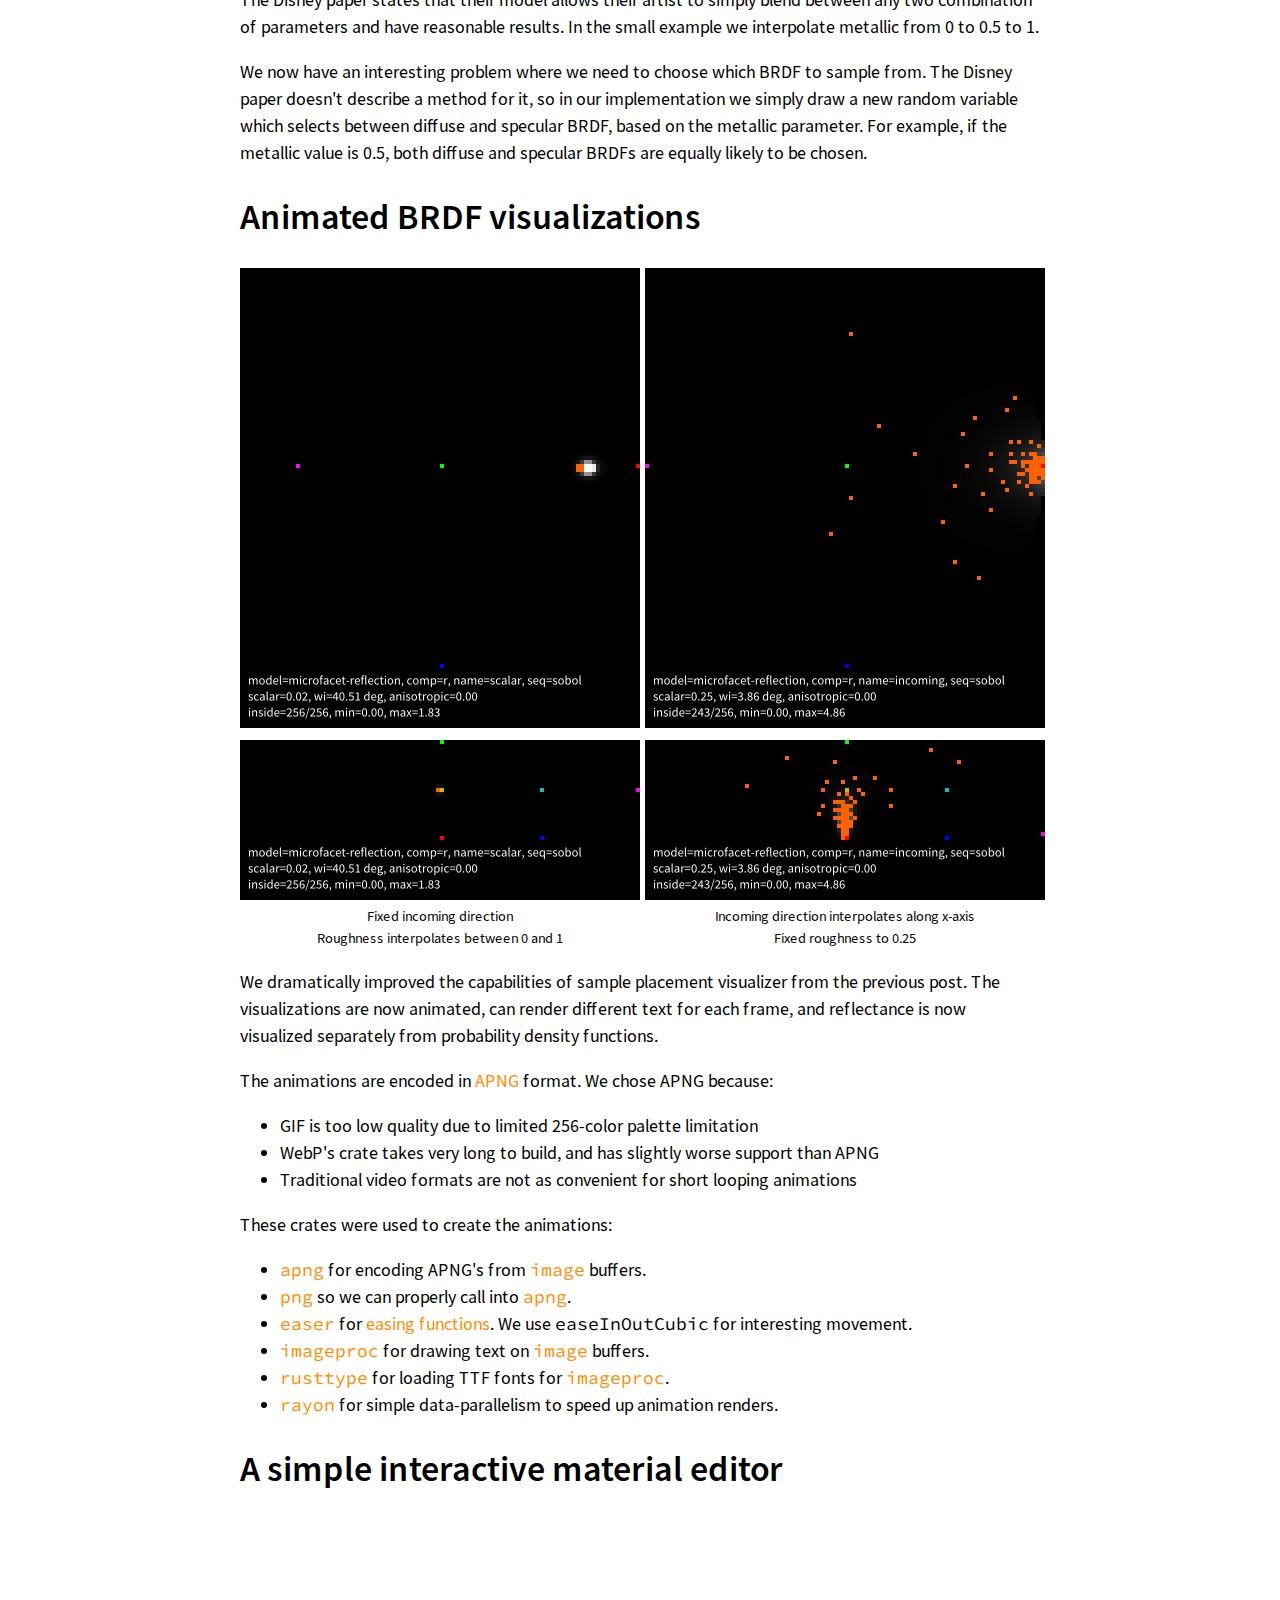
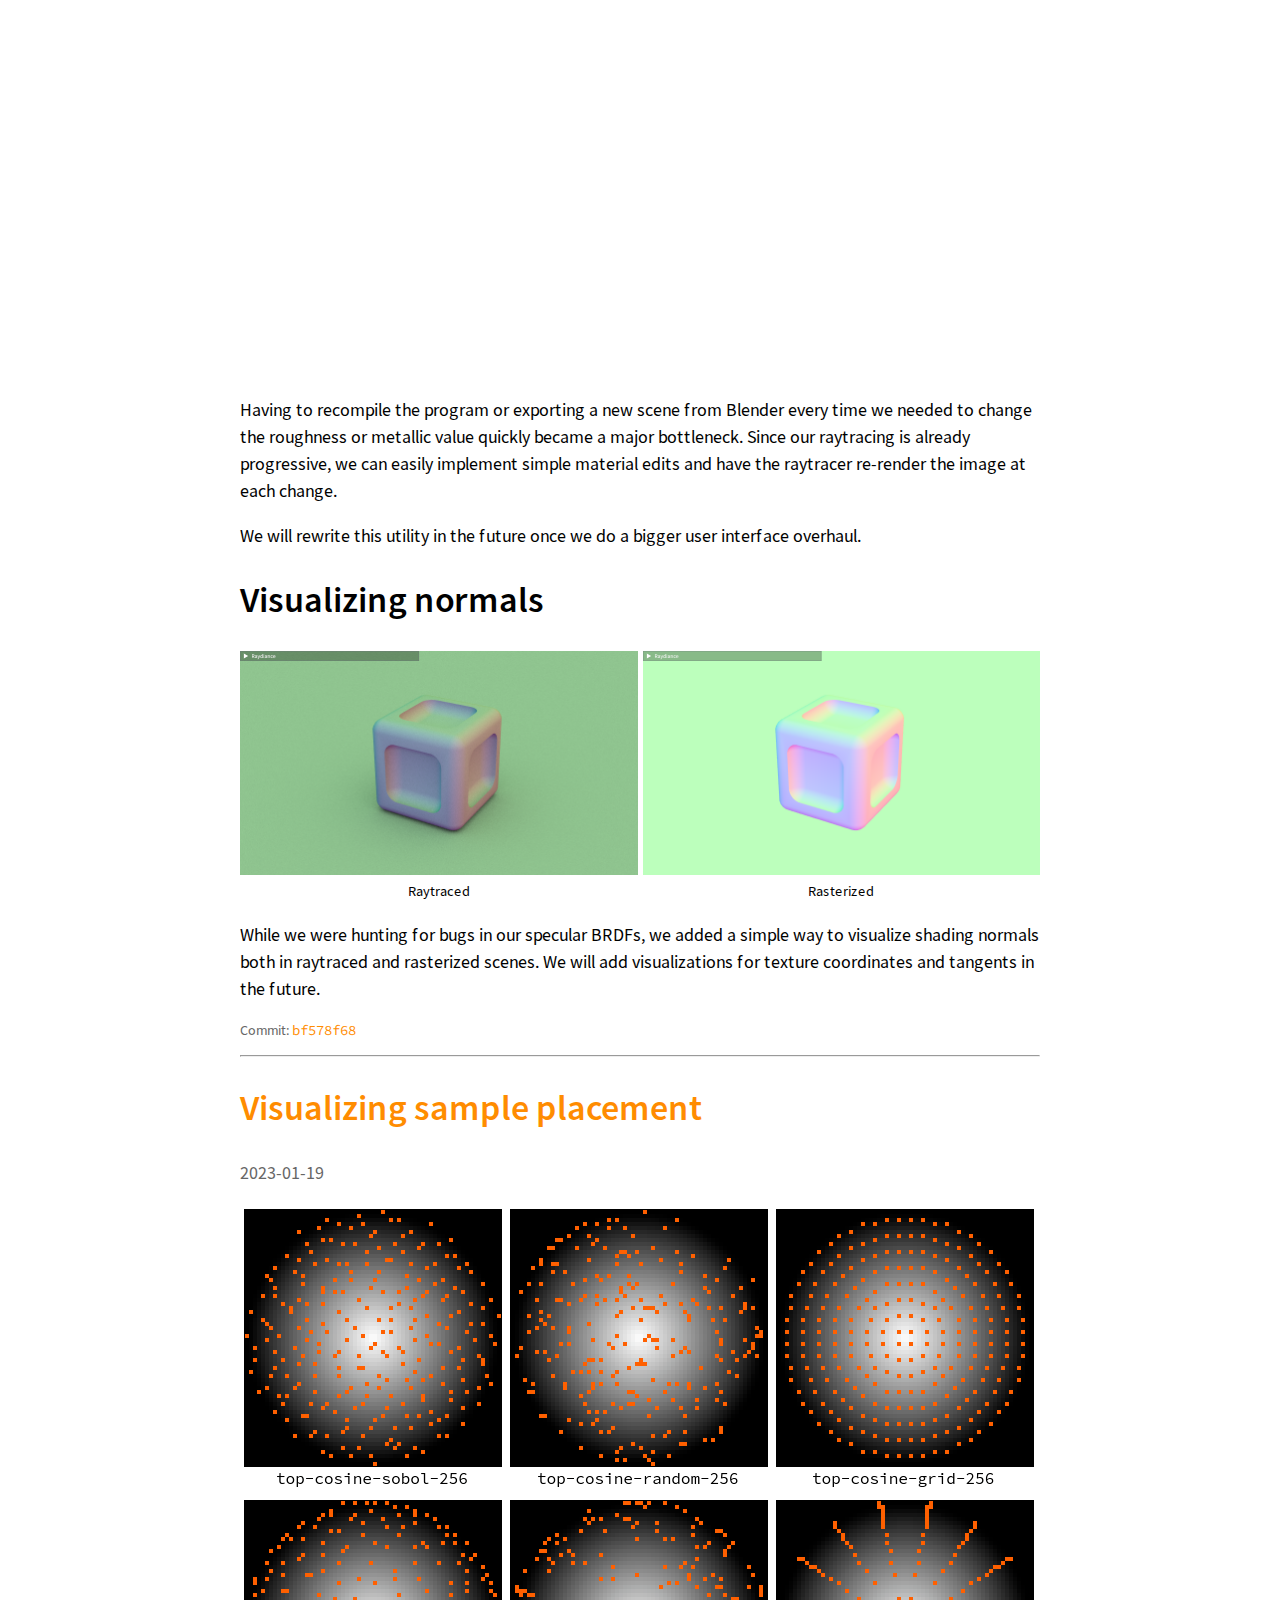
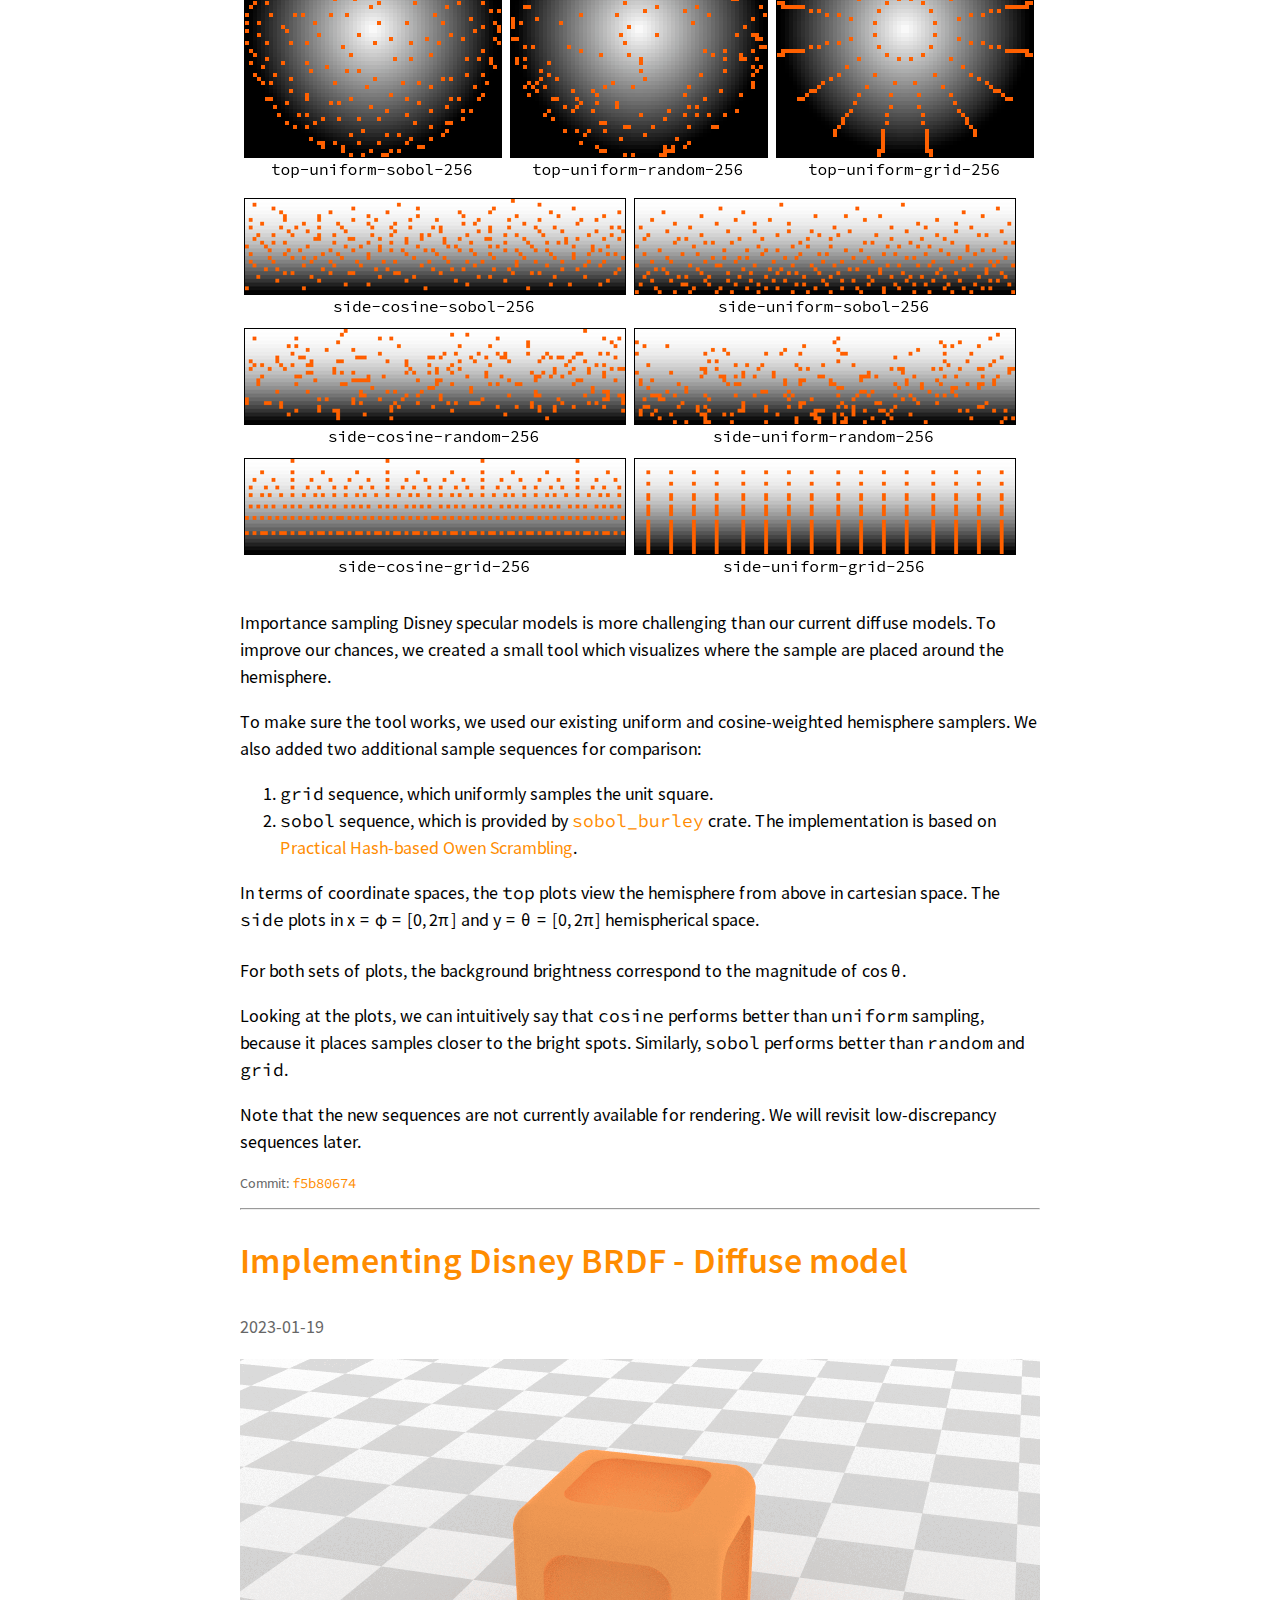
==== commit 50883bd7: "Blog: new post" ====
--- a/docs/blog/index.html
+++ b/docs/blog/index.html
@@ -54,6 +54,7 @@
 
 p,
 li,
+svg,
 article-date,
 article-caption-image,
 footer-github,
@@ -142,7 +143,125 @@
 </head>
 <body>
     <header><h1>Raydiance - Blog</h1></header><hr>
-    <section><h1 id="offline-rendering-mode"><a href="#offline-rendering-mode">Offline rendering mode</a></h1>
+    <section><h1 id="new-skylight-model"><a href="#new-skylight-model">New skylight model, tone mapping, new visualizations</a></h1>
+<article>
+    <article-date>2023-02-09</article-date>
+    <article-content><p><info
+title="New skylight model, tone mapping, new visualizations"
+link="new-skylight-model"
+date="2023-02-09"
+commit="9f73353bd3de949b4268f628979847b141ad7d59"
+/></p>
+<video width="800" height="450" autoplay loop muted playsinline>
+    <source src="media/new-skylight-model/title-h265.mp4" type="video/mp4" />
+    <source src="media/new-skylight-model/title-vp9.webm" type="video/webm" />
+</video>
+<p>This release implements a new skylight model, tone mapping, and a simple
+keyframe animation system. This release also unifies all visualization systems
+under a single set of tools.</p>
+<h1>Hosek-Wilkie skylight model</h1>
+<p>Our previous lighting was a straightforward ad-hoc directional light which we
+defined as:</p>
+<p><span class="katex-display"><span class="katex"><span class="katex-html" aria-hidden="true"><span class="base"><span class="strut" style="height:3em;vertical-align:-1.25em;"></span><span class="mord"><span class="mtable"><span class="col-align-r"><span class="vlist-t vlist-t2"><span class="vlist-r"><span class="vlist" style="height:1.75em;"><span style="top:-3.91em;"><span class="pstrut" style="height:3em;"></span><span class="mord"><span class="mord mathnormal">s</span><span class="mord mathnormal">u</span><span class="mord mathnormal">n</span></span></span><span style="top:-2.41em;"><span class="pstrut" style="height:3em;"></span><span class="mord"><span class="mord mathnormal">s</span><span class="mord mathnormal">u</span><span class="mord"><span class="mord mathnormal">n</span><span class="msupsub"><span class="vlist-t vlist-t2"><span class="vlist-r"><span class="vlist" style="height:0.3361em;"><span style="top:-2.55em;margin-left:0em;margin-right:0.05em;"><span class="pstrut" style="height:2.7em;"></span><span class="sizing reset-size6 size3 mtight"><span class="mord mtight"><span class="mord mathnormal mtight">d</span><span class="mord mathnormal mtight">i</span><span class="mord mathnormal mtight" style="margin-right:0.02778em;">r</span></span></span></span></span><span class="vlist-s">​</span></span><span class="vlist-r"><span class="vlist" style="height:0.15em;"><span></span></span></span></span></span></span></span></span></span><span class="vlist-s">​</span></span><span class="vlist-r"><span class="vlist" style="height:1.25em;"><span></span></span></span></span></span><span class="col-align-l"><span class="vlist-t vlist-t2"><span class="vlist-r"><span class="vlist" style="height:1.75em;"><span style="top:-3.91em;"><span class="pstrut" style="height:3em;"></span><span class="mord"><span class="mord"></span><span class="mspace" style="margin-right:0.2778em;"></span><span class="mrel">=</span><span class="mspace" style="margin-right:0.2778em;"></span><span class="mord">0.5</span><span class="mspace" style="margin-right:0.2222em;"></span><span class="mbin">+</span><span class="mspace" style="margin-right:0.2222em;"></span><span class="mord">0.5∣</span><span class="mord mathnormal">s</span><span class="mord mathnormal">u</span><span class="mord"><span class="mord mathnormal">n</span><span class="msupsub"><span class="vlist-t vlist-t2"><span class="vlist-r"><span class="vlist" style="height:0.3361em;"><span style="top:-2.55em;margin-left:0em;margin-right:0.05em;"><span class="pstrut" style="height:2.7em;"></span><span class="sizing reset-size6 size3 mtight"><span class="mord mtight"><span class="mord mathnormal mtight">d</span><span class="mord mathnormal mtight">i</span><span class="mord mathnormal mtight" style="margin-right:0.02778em;">r</span></span></span></span></span><span class="vlist-s">​</span></span><span class="vlist-r"><span class="vlist" style="height:0.15em;"><span></span></span></span></span></span></span><span class="mspace" style="margin-right:0.2222em;"></span><span class="mbin">⋅</span><span class="mspace" style="margin-right:0.2222em;"></span><span class="mord mathnormal" style="margin-right:0.02778em;">r</span><span class="mord mathnormal">a</span><span class="mord"><span class="mord mathnormal" style="margin-right:0.03588em;">y</span><span class="msupsub"><span class="vlist-t vlist-t2"><span class="vlist-r"><span class="vlist" style="height:0.3361em;"><span style="top:-2.55em;margin-left:-0.0359em;margin-right:0.05em;"><span class="pstrut" style="height:2.7em;"></span><span class="sizing reset-size6 size3 mtight"><span class="mord mtight"><span class="mord mathnormal mtight">d</span><span class="mord mathnormal mtight">i</span><span class="mord mathnormal mtight" style="margin-right:0.02778em;">r</span></span></span></span></span><span class="vlist-s">​</span></span><span class="vlist-r"><span class="vlist" style="height:0.15em;"><span></span></span></span></span></span></span><span class="mord">∣</span></span></span><span style="top:-2.41em;"><span class="pstrut" style="height:3em;"></span><span class="mord"><span class="mord"></span><span class="mspace" style="margin-right:0.2778em;"></span><span class="mrel">=</span><span class="mspace" style="margin-right:0.2778em;"></span><span class="mord mathnormal">n</span><span class="mord mathnormal" style="margin-right:0.02778em;">or</span><span class="mord mathnormal">ma</span><span class="mord mathnormal" style="margin-right:0.01968em;">l</span><span class="mord mathnormal">i</span><span class="mord mathnormal">ze</span><span class="mopen">(</span><span class="mord">1</span><span class="mpunct">,</span><span class="mspace" style="margin-right:0.1667em;"></span><span class="mord">3</span><span class="mpunct">,</span><span class="mspace" style="margin-right:0.1667em;"></span><span class="mord">1</span><span class="mclose">)</span></span></span></span><span class="vlist-s">​</span></span><span class="vlist-r"><span class="vlist" style="height:1.25em;"><span></span></span></span></span></span></span></span></span></span></span></span></p>
+<p>In this release, we replaced it with <a href="https://cgg.mff.cuni.cz/projects/SkylightModelling/">An Analytic Model for Full Spectral
+Sky-Dome Radiance</a> by Lukas Hosek and Alexander Wilkie. This paper
+proposes a physically-based analytical model for dynamic daytime skydomes. We
+can now animate the sun's position in real-time and have the model produce
+realistic sunsets.</p>
+<p>The authors wrote a brute-force path tracing simulation for gathering reference
+data on atmospheric scattering. They used this reference data to create the
+following model.</p>
+<p><span class="katex-display"><span class="katex"><span class="katex-html" aria-hidden="true"><span class="base"><span class="strut" style="height:12.0541em;vertical-align:-5.7771em;"></span><span class="mord"><span class="mtable"><span class="col-align-r"><span class="vlist-t vlist-t2"><span class="vlist-r"><span class="vlist" style="height:6.2771em;"><span style="top:-8.9282em;"><span class="pstrut" style="height:3.4911em;"></span><span class="mord"><span class="mord"><span class="mord mathnormal">L</span><span class="msupsub"><span class="vlist-t vlist-t2"><span class="vlist-r"><span class="vlist" style="height:0.3361em;"><span style="top:-2.55em;margin-left:0em;margin-right:0.05em;"><span class="pstrut" style="height:2.7em;"></span><span class="sizing reset-size6 size3 mtight"><span class="mord mtight"><span class="mord mathnormal mtight">λ</span></span></span></span></span><span class="vlist-s">​</span></span><span class="vlist-r"><span class="vlist" style="height:0.15em;"><span></span></span></span></span></span></span></span></span><span style="top:-7.4282em;"><span class="pstrut" style="height:3.4911em;"></span><span class="mord"><span class="mord"><span class="mord mathnormal">L</span><span class="msupsub"><span class="vlist-t vlist-t2"><span class="vlist-r"><span class="vlist" style="height:0.3361em;"><span style="top:-2.55em;margin-left:0em;margin-right:0.05em;"><span class="pstrut" style="height:2.7em;"></span><span class="sizing reset-size6 size3 mtight"><span class="mord mtight"><span class="mord mathnormal mtight" style="margin-right:0.10903em;">M</span><span class="mord mathnormal mtight">λ</span></span></span></span></span><span class="vlist-s">​</span></span><span class="vlist-r"><span class="vlist" style="height:0.15em;"><span></span></span></span></span></span></span></span></span><span style="top:-5.7447em;"><span class="pstrut" style="height:3.4911em;"></span><span class="mord"><span class="mord mathbf">F</span><span class="mopen">(</span><span class="mord mathnormal" style="margin-right:0.02778em;">θ</span><span class="mpunct">,</span><span class="mspace" style="margin-right:0.1667em;"></span><span class="mord mathnormal" style="margin-right:0.05556em;">γ</span><span class="mclose">)</span></span></span><span style="top:-3.5936em;"><span class="pstrut" style="height:3.4911em;"></span><span class="mord"><span class="mord mathnormal">χ</span><span class="mopen">(</span><span class="mord mathnormal" style="margin-right:0.08125em;">H</span><span class="mpunct">,</span><span class="mspace" style="margin-right:0.1667em;"></span><span class="mord mathnormal" style="margin-right:0.05556em;">γ</span><span class="mclose">)</span></span></span><span style="top:-1.374em;"><span class="pstrut" style="height:3.4911em;"></span><span class="mord"><span class="mord mathnormal" style="margin-right:0.05556em;">γ</span></span></span><span style="top:0.126em;"><span class="pstrut" style="height:3.4911em;"></span><span class="mord"><span class="mord mathnormal" style="margin-right:0.02778em;">θ</span></span></span><span style="top:1.626em;"><span class="pstrut" style="height:3.4911em;"></span><span class="mord"><span class="mord text"><span class="mord">A,B</span></span><span class="mpunct">,</span><span class="mspace" style="margin-right:0.1667em;"></span><span class="mord">...</span><span class="mpunct">,</span><span class="mspace" style="margin-right:0.1667em;"></span><span class="mord text"><span class="mord">I</span></span></span></span></span><span class="vlist-s">​</span></span><span class="vlist-r"><span class="vlist" style="height:5.7771em;"><span></span></span></span></span></span><span class="col-align-l"><span class="vlist-t vlist-t2"><span class="vlist-r"><span class="vlist" style="height:6.2771em;"><span style="top:-8.9282em;"><span class="pstrut" style="height:3.4911em;"></span><span class="mord"><span class="mord"></span><span class="mspace" style="margin-right:0.2778em;"></span><span class="mrel">=</span><span class="mspace" style="margin-right:0.2778em;"></span><span class="mord text"><span class="mord">spectral radiance</span></span><span class="mspace" style="margin-right:0.2778em;"></span><span class="mrel">=</span><span class="mspace" style="margin-right:0.2778em;"></span><span class="mord mathbf">F</span><span class="mopen">(</span><span class="mord mathnormal" style="margin-right:0.02778em;">θ</span><span class="mpunct">,</span><span class="mspace" style="margin-right:0.1667em;"></span><span class="mord mathnormal" style="margin-right:0.05556em;">γ</span><span class="mclose">)</span><span class="mspace" style="margin-right:0.2222em;"></span><span class="mbin">⋅</span><span class="mspace" style="margin-right:0.2222em;"></span><span class="mord"><span class="mord mathnormal">L</span><span class="msupsub"><span class="vlist-t vlist-t2"><span class="vlist-r"><span class="vlist" style="height:0.3361em;"><span style="top:-2.55em;margin-left:0em;margin-right:0.05em;"><span class="pstrut" style="height:2.7em;"></span><span class="sizing reset-size6 size3 mtight"><span class="mord mtight"><span class="mord mathnormal mtight" style="margin-right:0.10903em;">M</span><span class="mord mathnormal mtight">λ</span></span></span></span></span><span class="vlist-s">​</span></span><span class="vlist-r"><span class="vlist" style="height:0.15em;"><span></span></span></span></span></span></span></span></span><span style="top:-7.4282em;"><span class="pstrut" style="height:3.4911em;"></span><span class="mord"><span class="mord"></span><span class="mspace" style="margin-right:0.2778em;"></span><span class="mrel">=</span><span class="mspace" style="margin-right:0.2778em;"></span><span class="mord text"><span class="mord">expected value of spectral radiance</span></span></span></span><span style="top:-5.7447em;"><span class="pstrut" style="height:3.4911em;"></span><span class="mord"><span class="mord"></span><span class="mspace" style="margin-right:0.2778em;"></span><span class="mrel">=</span><span class="mspace" style="margin-right:0.2778em;"></span><span class="mopen">(</span><span class="mord">1</span><span class="mspace" style="margin-right:0.2222em;"></span><span class="mbin">+</span><span class="mspace" style="margin-right:0.2222em;"></span><span class="mord mathnormal">A</span><span class="mord"><span class="mord mathnormal">e</span><span class="msupsub"><span class="vlist-t"><span class="vlist-r"><span class="vlist" style="height:1.0235em;"><span style="top:-3.413em;margin-right:0.05em;"><span class="pstrut" style="height:3em;"></span><span class="sizing reset-size6 size3 mtight"><span class="mord mtight"><span class="mord mtight"><span class="mopen nulldelimiter sizing reset-size3 size6"></span><span class="mfrac"><span class="vlist-t vlist-t2"><span class="vlist-r"><span class="vlist" style="height:0.8721em;"><span style="top:-2.656em;"><span class="pstrut" style="height:3em;"></span><span class="sizing reset-size3 size1 mtight"><span class="mord mtight"><span class="mop mtight"><span class="mtight">c</span><span class="mtight">o</span><span class="mtight">s</span></span><span class="mspace mtight" style="margin-right:0.2453em;"></span><span class="mord mathnormal mtight" style="margin-right:0.02778em;">θ</span><span class="mbin mtight">+</span><span class="mord mtight">0.01</span></span></span></span><span style="top:-3.2255em;"><span class="pstrut" style="height:3em;"></span><span class="frac-line mtight" style="border-bottom-width:0.049em;"></span></span><span style="top:-3.384em;"><span class="pstrut" style="height:3em;"></span><span class="sizing reset-size3 size1 mtight"><span class="mord mtight"><span class="mord mathnormal mtight" style="margin-right:0.05017em;">B</span></span></span></span></span><span class="vlist-s">​</span></span><span class="vlist-r"><span class="vlist" style="height:0.4035em;"><span></span></span></span></span></span><span class="mclose nulldelimiter sizing reset-size3 size6"></span></span></span></span></span></span></span></span></span></span><span class="mclose">)</span><span class="mopen">(</span><span class="mord mathnormal" style="margin-right:0.07153em;">C</span><span class="mspace" style="margin-right:0.2222em;"></span><span class="mbin">+</span><span class="mspace" style="margin-right:0.2222em;"></span><span class="mord mathnormal" style="margin-right:0.02778em;">D</span><span class="mord"><span class="mord mathnormal">e</span><span class="msupsub"><span class="vlist-t"><span class="vlist-r"><span class="vlist" style="height:0.8913em;"><span style="top:-3.113em;margin-right:0.05em;"><span class="pstrut" style="height:2.7em;"></span><span class="sizing reset-size6 size3 mtight"><span class="mord mtight"><span class="mord mathnormal mtight" style="margin-right:0.05764em;">E</span><span class="mord mathnormal mtight" style="margin-right:0.05556em;">γ</span></span></span></span></span></span></span></span></span><span class="mspace" style="margin-right:0.2222em;"></span><span class="mbin">+</span><span class="mspace" style="margin-right:0.2222em;"></span><span class="mord mathnormal" style="margin-right:0.13889em;">F</span><span class="mspace" style="margin-right:0.1667em;"></span><span class="mop"><span class="mop">cos</span><span class="msupsub"><span class="vlist-t"><span class="vlist-r"><span class="vlist" style="height:0.8641em;"><span style="top:-3.113em;margin-right:0.05em;"><span class="pstrut" style="height:2.7em;"></span><span class="sizing reset-size6 size3 mtight"><span class="mord mtight">2</span></span></span></span></span></span></span></span><span class="mspace" style="margin-right:0.1667em;"></span><span class="mord mathnormal" style="margin-right:0.05556em;">γ</span><span class="mspace" style="margin-right:0.2222em;"></span><span class="mbin">+</span><span class="mspace" style="margin-right:0.2222em;"></span><span class="mord mathnormal">G</span><span class="mord mathnormal">χ</span><span class="mopen">(</span><span class="mord mathnormal" style="margin-right:0.08125em;">H</span><span class="mpunct">,</span><span class="mspace" style="margin-right:0.1667em;"></span><span class="mord mathnormal" style="margin-right:0.05556em;">γ</span><span class="mclose">)</span><span class="mspace" style="margin-right:0.2222em;"></span><span class="mbin">+</span><span class="mspace" style="margin-right:0.2222em;"></span><span class="mord mathnormal" style="margin-right:0.07847em;">I</span><span class="mspace" style="margin-right:0.1667em;"></span><span class="mop"><span class="mop">cos</span><span class="msupsub"><span class="vlist-t"><span class="vlist-r"><span class="vlist" style="height:1.004em;"><span style="top:-3.413em;margin-right:0.05em;"><span class="pstrut" style="height:3em;"></span><span class="sizing reset-size6 size3 mtight"><span class="mord mtight"><span class="mord mtight"><span class="mopen nulldelimiter sizing reset-size3 size6"></span><span class="mfrac"><span class="vlist-t vlist-t2"><span class="vlist-r"><span class="vlist" style="height:0.8443em;"><span style="top:-2.656em;"><span class="pstrut" style="height:3em;"></span><span class="sizing reset-size3 size1 mtight"><span class="mord mtight"><span class="mord mtight">2</span></span></span></span><span style="top:-3.2255em;"><span class="pstrut" style="height:3em;"></span><span class="frac-line mtight" style="border-bottom-width:0.049em;"></span></span><span style="top:-3.384em;"><span class="pstrut" style="height:3em;"></span><span class="sizing reset-size3 size1 mtight"><span class="mord mtight"><span class="mord mtight">1</span></span></span></span></span><span class="vlist-s">​</span></span><span class="vlist-r"><span class="vlist" style="height:0.344em;"><span></span></span></span></span></span><span class="mclose nulldelimiter sizing reset-size3 size6"></span></span></span></span></span></span></span></span></span></span><span class="mspace" style="margin-right:0.1667em;"></span><span class="mord mathnormal" style="margin-right:0.02778em;">θ</span><span class="mclose">)</span></span></span><span style="top:-3.5936em;"><span class="pstrut" style="height:3.4911em;"></span><span class="mord"><span class="mord"></span><span class="mspace" style="margin-right:0.2778em;"></span><span class="mrel">=</span><span class="mspace" style="margin-right:0.2778em;"></span><span class="mord"><span class="mopen nulldelimiter"></span><span class="mfrac"><span class="vlist-t vlist-t2"><span class="vlist-r"><span class="vlist" style="height:1.4911em;"><span style="top:-2.1704em;"><span class="pstrut" style="height:3em;"></span><span class="mord"><span class="mopen">(</span><span class="mord">1</span><span class="mspace" style="margin-right:0.2222em;"></span><span class="mbin">+</span><span class="mspace" style="margin-right:0.2222em;"></span><span class="mord"><span class="mord mathnormal" style="margin-right:0.08125em;">H</span><span class="msupsub"><span class="vlist-t"><span class="vlist-r"><span class="vlist" style="height:0.7401em;"><span style="top:-2.989em;margin-right:0.05em;"><span class="pstrut" style="height:2.7em;"></span><span class="sizing reset-size6 size3 mtight"><span class="mord mtight">2</span></span></span></span></span></span></span></span><span class="mspace" style="margin-right:0.2222em;"></span><span class="mbin">−</span><span class="mspace" style="margin-right:0.2222em;"></span><span class="mord">2</span><span class="mord mathnormal" style="margin-right:0.08125em;">H</span><span class="mspace" style="margin-right:0.1667em;"></span><span class="mop">cos</span><span class="mspace" style="margin-right:0.1667em;"></span><span class="mord mathnormal" style="margin-right:0.0037em;">α</span><span class="mclose"><span class="mclose">)</span><span class="msupsub"><span class="vlist-t"><span class="vlist-r"><span class="vlist" style="height:0.9396em;"><span style="top:-3.3486em;margin-right:0.05em;"><span class="pstrut" style="height:3em;"></span><span class="sizing reset-size6 size3 mtight"><span class="mord mtight"><span class="mord mtight"><span class="mopen nulldelimiter sizing reset-size3 size6"></span><span class="mfrac"><span class="vlist-t vlist-t2"><span class="vlist-r"><span class="vlist" style="height:0.8443em;"><span style="top:-2.656em;"><span class="pstrut" style="height:3em;"></span><span class="sizing reset-size3 size1 mtight"><span class="mord mtight"><span class="mord mtight">2</span></span></span></span><span style="top:-3.2255em;"><span class="pstrut" style="height:3em;"></span><span class="frac-line mtight" style="border-bottom-width:0.049em;"></span></span><span style="top:-3.384em;"><span class="pstrut" style="height:3em;"></span><span class="sizing reset-size3 size1 mtight"><span class="mord mtight"><span class="mord mtight">3</span></span></span></span></span><span class="vlist-s">​</span></span><span class="vlist-r"><span class="vlist" style="height:0.344em;"><span></span></span></span></span></span><span class="mclose nulldelimiter sizing reset-size3 size6"></span></span></span></span></span></span></span></span></span></span></span></span><span style="top:-3.23em;"><span class="pstrut" style="height:3em;"></span><span class="frac-line" style="border-bottom-width:0.04em;"></span></span><span style="top:-3.677em;"><span class="pstrut" style="height:3em;"></span><span class="mord"><span class="mord">1</span><span class="mspace" style="margin-right:0.2222em;"></span><span class="mbin">+</span><span class="mspace" style="margin-right:0.2222em;"></span><span class="mop"><span class="mop">cos</span><span class="msupsub"><span class="vlist-t"><span class="vlist-r"><span class="vlist" style="height:0.8141em;"><span style="top:-3.063em;margin-right:0.05em;"><span class="pstrut" style="height:2.7em;"></span><span class="sizing reset-size6 size3 mtight"><span class="mord mtight">2</span></span></span></span></span></span></span></span><span class="mspace" style="margin-right:0.1667em;"></span><span class="mord mathnormal" style="margin-right:0.05556em;">γ</span></span></span></span><span class="vlist-s">​</span></span><span class="vlist-r"><span class="vlist" style="height:1.0796em;"><span></span></span></span></span></span><span class="mclose nulldelimiter"></span></span></span></span><span style="top:-1.374em;"><span class="pstrut" style="height:3.4911em;"></span><span class="mord"><span class="mord"></span><span class="mspace" style="margin-right:0.2778em;"></span><span class="mrel">=</span><span class="mspace" style="margin-right:0.2778em;"></span><span class="mord text"><span class="mord">angle between view and sun directions</span></span></span></span><span style="top:0.126em;"><span class="pstrut" style="height:3.4911em;"></span><span class="mord"><span class="mord"></span><span class="mspace" style="margin-right:0.2778em;"></span><span class="mrel">=</span><span class="mspace" style="margin-right:0.2778em;"></span><span class="mord text"><span class="mord">angle between view and the zenith</span></span></span></span><span style="top:1.626em;"><span class="pstrut" style="height:3.4911em;"></span><span class="mord"><span class="mord"></span><span class="mspace" style="margin-right:0.2778em;"></span><span class="mrel">=</span><span class="mspace" style="margin-right:0.2778em;"></span><span class="mord text"><span class="mord">model parameters</span></span></span></span></span><span class="vlist-s">​</span></span><span class="vlist-r"><span class="vlist" style="height:5.7771em;"><span></span></span></span></span></span></span></span></span></span></span></span></p>
+<p>To evaluate the model, we query the model parameters <span class="katex"><span class="katex-html" aria-hidden="true"><span class="base"><span class="strut" style="height:0.8778em;vertical-align:-0.1944em;"></span><span class="mord mathnormal">A</span><span class="mpunct">,</span><span class="mspace" style="margin-right:0.1667em;"></span><span class="mord mathnormal" style="margin-right:0.05017em;">B</span><span class="mpunct">,</span><span class="mspace" style="margin-right:0.1667em;"></span><span class="mord">...</span><span class="mpunct">,</span><span class="mspace" style="margin-right:0.1667em;"></span><span class="mord mathnormal" style="margin-right:0.07847em;">I</span></span></span></span> and
+<span class="katex"><span class="katex-html" aria-hidden="true"><span class="base"><span class="strut" style="height:0.8333em;vertical-align:-0.15em;"></span><span class="mord"><span class="mord mathnormal">L</span><span class="msupsub"><span class="vlist-t vlist-t2"><span class="vlist-r"><span class="vlist" style="height:0.3361em;"><span style="top:-2.55em;margin-left:0em;margin-right:0.05em;"><span class="pstrut" style="height:2.7em;"></span><span class="sizing reset-size6 size3 mtight"><span class="mord mtight"><span class="mord mathnormal mtight" style="margin-right:0.10903em;">M</span><span class="mord mathnormal mtight">λ</span></span></span></span></span><span class="vlist-s">​</span></span><span class="vlist-r"><span class="vlist" style="height:0.15em;"><span></span></span></span></span></span></span></span></span></span> from the datasets provided by the authors. Since our renderer
+only supports RGB, we must use their RGB datasets.</p>
+<p>The sky model runs fast enough to be interactive. Here's a short real-time
+demonstration:</p>
+<video width="800" height="450" autoplay loop muted playsinline>
+    <source src="media/new-skylight-model/editor-demo-h265.mp4" type="video/mp4" />
+    <source src="media/new-skylight-model/editor-demo-vp9.webm" type="video/webm" />
+</video>
+<h1>Implementation details</h1>
+<p>The original implementation is implemented ~1000 lines of ANSI C. We could have
+built it into our Rust project, but we realized that most of the code was
+useless. We re-implemented the original C version into Rust with the following
+changes:</p>
+<ul>
+<li>We removed spectral and CIE XYZ data sets since our renderer only support
+RGB.</li>
+<li>We removed the solar radiance functionality since its API only supported
+spectral radiances. However, having a solar disc increases realism, so we
+might have to revisit this later.</li>
+<li>We removed the &quot;Alien World&quot; functionality since we are only concerned with
+terrestrial skies.</li>
+<li>We switched from double-precision to single-precision computations and
+storage. Reduced precision did not seem to have any visual impact and
+performed better than doubles.</li>
+<li>The model state size went down from 1088 bytes to only 120 bytes.</li>
+</ul>
+<p>With these changes, our implementation ended up being just ~200 LOC of Rust.</p>
+<h1>Simple exposure control</h1>
+<p><img src="media/new-skylight-model/exposure.apng" alt="" /></p>
+<p>With the new skylight model, we now have a problem: the scene is too bright. We
+can scale the brightness down by a constant factor called <span class="katex"><span class="katex-html" aria-hidden="true"><span class="base"><span class="strut" style="height:0.625em;vertical-align:-0.1944em;"></span><span class="mord mathnormal">e</span><span class="mord mathnormal">x</span><span class="mord mathnormal">p</span><span class="mord mathnormal">os</span><span class="mord mathnormal">u</span><span class="mord mathnormal">re</span></span></span></span>, which we
+are going to define as:</p>
+<p><span class="katex-display"><span class="katex"><span class="katex-html" aria-hidden="true"><span class="base"><span class="strut" style="height:0.625em;vertical-align:-0.1944em;"></span><span class="mord mathnormal">e</span><span class="mord mathnormal">x</span><span class="mord mathnormal">p</span><span class="mord mathnormal">os</span><span class="mord mathnormal">u</span><span class="mord mathnormal">re</span><span class="mspace" style="margin-right:0.2778em;"></span><span class="mrel">=</span><span class="mspace" style="margin-right:0.2778em;"></span></span><span class="base"><span class="strut" style="height:2.0074em;vertical-align:-0.686em;"></span><span class="mord"><span class="mopen nulldelimiter"></span><span class="mfrac"><span class="vlist-t vlist-t2"><span class="vlist-r"><span class="vlist" style="height:1.3214em;"><span style="top:-2.314em;"><span class="pstrut" style="height:3em;"></span><span class="mord"><span class="mord"><span class="mord">2</span><span class="msupsub"><span class="vlist-t"><span class="vlist-r"><span class="vlist" style="height:0.7196em;"><span style="top:-2.989em;margin-right:0.05em;"><span class="pstrut" style="height:2.7em;"></span><span class="sizing reset-size6 size3 mtight"><span class="mord mtight"><span class="mord mathnormal mtight">s</span><span class="mord mathnormal mtight">t</span><span class="mord mathnormal mtight">o</span><span class="mord mathnormal mtight">p</span><span class="mord mathnormal mtight">s</span></span></span></span></span></span></span></span></span></span></span><span style="top:-3.23em;"><span class="pstrut" style="height:3em;"></span><span class="frac-line" style="border-bottom-width:0.04em;"></span></span><span style="top:-3.677em;"><span class="pstrut" style="height:3em;"></span><span class="mord"><span class="mord">1</span></span></span></span><span class="vlist-s">​</span></span><span class="vlist-r"><span class="vlist" style="height:0.686em;"><span></span></span></span></span></span><span class="mclose nulldelimiter"></span></span><span class="mpunct">,</span><span class="mspace" style="margin-right:0.1667em;"></span><span class="mord mathnormal">s</span><span class="mord mathnormal">t</span><span class="mord mathnormal">o</span><span class="mord mathnormal">p</span><span class="mord mathnormal">s</span><span class="mspace" style="margin-right:0.2778em;"></span><span class="mrel">≥</span><span class="mspace" style="margin-right:0.2778em;"></span></span><span class="base"><span class="strut" style="height:0.6444em;"></span><span class="mord">0</span></span></span></span></span></p>
+<p>We apply this scaling to every pixel as the final step of the render.</p>
+<h1>Tone mapping</h1>
+<article-image-pair>
+    <article-caption-image>
+        <img src="media/new-skylight-model/tonemap-compare-dim.apng" width="100%"/>
+        Dim scene
+    </article-caption-image>
+    <article-caption-image>
+        <img src="media/new-skylight-model/tonemap-compare-bright.apng" width="100%"/>
+        Bright scene
+    </article-caption-image>
+</article-image-pair>
+<p>We can make the image &quot;pop&quot; more with <em>tone mapping</em>, which is a technique for
+mapping high-dynamic range (HDR) images into low-dynamic range (LDR) to be shown
+on a display device. Our implementation uses the &quot;ACES Filmic Tone Mapping
+Curve,&quot; which is currently the default tone mapping curve in Unreal Engine. More
+specifically, we used <a href="https://knarkowicz.wordpress.com/2016/01/06/aces-filmic-tone-mapping-curve/">Krzysztof Narkowicz's simple curve fit</a>, which
+seemed simple, fast enough, and visually pleasing.</p>
+<p><svg width="800" height="300" viewBox="0 0 600 300" xmlns="http://www.w3.org/2000/svg"><line opacity="0.1" stroke="#000000" stroke-width="1" x1="173" y1="239" x2="173" y2="10"/><line opacity="0.1" stroke="#000000" stroke-width="1" x1="205" y1="239" x2="205" y2="10"/><line opacity="0.1" stroke="#000000" stroke-width="1" x1="223" y1="239" x2="223" y2="10"/><line opacity="0.1" stroke="#000000" stroke-width="1" x1="236" y1="239" x2="236" y2="10"/><line opacity="0.1" stroke="#000000" stroke-width="1" x1="246" y1="239" x2="246" y2="10"/><line opacity="0.1" stroke="#000000" stroke-width="1" x1="254" y1="239" x2="254" y2="10"/><line opacity="0.1" stroke="#000000" stroke-width="1" x1="261" y1="239" x2="261" y2="10"/><line opacity="0.1" stroke="#000000" stroke-width="1" x1="267" y1="239" x2="267" y2="10"/><line opacity="0.1" stroke="#000000" stroke-width="1" x1="272" y1="239" x2="272" y2="10"/><line opacity="0.1" stroke="#000000" stroke-width="1" x1="277" y1="239" x2="277" y2="10"/><line opacity="0.1" stroke="#000000" stroke-width="1" x1="277" y1="239" x2="277" y2="10"/><line opacity="0.1" stroke="#000000" stroke-width="1" x1="308" y1="239" x2="308" y2="10"/><line opacity="0.1" stroke="#000000" stroke-width="1" x1="327" y1="239" x2="327" y2="10"/><line opacity="0.1" stroke="#000000" stroke-width="1" x1="340" y1="239" x2="340" y2="10"/><line opacity="0.1" stroke="#000000" stroke-width="1" x1="350" y1="239" x2="350" y2="10"/><line opacity="0.1" stroke="#000000" stroke-width="1" x1="358" y1="239" x2="358" y2="10"/><line opacity="0.1" stroke="#000000" stroke-width="1" x1="365" y1="239" x2="365" y2="10"/><line opacity="0.1" stroke="#000000" stroke-width="1" x1="371" y1="239" x2="371" y2="10"/><line opacity="0.1" stroke="#000000" stroke-width="1" x1="376" y1="239" x2="376" y2="10"/><line opacity="0.1" stroke="#000000" stroke-width="1" x1="381" y1="239" x2="381" y2="10"/><line opacity="0.1" stroke="#000000" stroke-width="1" x1="381" y1="239" x2="381" y2="10"/><line opacity="0.1" stroke="#000000" stroke-width="1" x1="412" y1="239" x2="412" y2="10"/><line opacity="0.1" stroke="#000000" stroke-width="1" x1="430" y1="239" x2="430" y2="10"/><line opacity="0.1" stroke="#000000" stroke-width="1" x1="443" y1="239" x2="443" y2="10"/><line opacity="0.1" stroke="#000000" stroke-width="1" x1="453" y1="239" x2="453" y2="10"/><line opacity="0.1" stroke="#000000" stroke-width="1" x1="462" y1="239" x2="462" y2="10"/><line opacity="0.1" stroke="#000000" stroke-width="1" x1="469" y1="239" x2="469" y2="10"/><line opacity="0.1" stroke="#000000" stroke-width="1" x1="475" y1="239" x2="475" y2="10"/><line opacity="0.1" stroke="#000000" stroke-width="1" x1="480" y1="239" x2="480" y2="10"/><line opacity="0.1" stroke="#000000" stroke-width="1" x1="485" y1="239" x2="485" y2="10"/><line opacity="0.1" stroke="#000000" stroke-width="1" x1="485" y1="239" x2="485" y2="10"/><line opacity="0.1" stroke="#000000" stroke-width="1" x1="516" y1="239" x2="516" y2="10"/><line opacity="0.1" stroke="#000000" stroke-width="1" x1="534" y1="239" x2="534" y2="10"/><line opacity="0.1" stroke="#000000" stroke-width="1" x1="547" y1="239" x2="547" y2="10"/><line opacity="0.1" stroke="#000000" stroke-width="1" x1="557" y1="239" x2="557" y2="10"/><line opacity="0.1" stroke="#000000" stroke-width="1" x1="565" y1="239" x2="565" y2="10"/><line opacity="0.1" stroke="#000000" stroke-width="1" x1="572" y1="239" x2="572" y2="10"/><line opacity="0.1" stroke="#000000" stroke-width="1" x1="578" y1="239" x2="578" y2="10"/><line opacity="0.1" stroke="#000000" stroke-width="1" x1="584" y1="239" x2="584" y2="10"/><line opacity="0.1" stroke="#000000" stroke-width="1" x1="589" y1="239" x2="589" y2="10"/><line opacity="0.1" stroke="#000000" stroke-width="1" x1="589" y1="239" x2="589" y2="10"/><line opacity="0.1" stroke="#000000" stroke-width="1" x1="70" y1="239" x2="589" y2="239"/><line opacity="0.1" stroke="#000000" stroke-width="1" x1="70" y1="228" x2="589" y2="228"/><line opacity="0.1" stroke="#000000" stroke-width="1" x1="70" y1="217" x2="589" y2="217"/><line opacity="0.1" stroke="#000000" stroke-width="1" x1="70" y1="205" x2="589" y2="205"/><line opacity="0.1" stroke="#000000" stroke-width="1" x1="70" y1="194" x2="589" y2="194"/><line opacity="0.1" stroke="#000000" stroke-width="1" x1="70" y1="182" x2="589" y2="182"/><line opacity="0.1" stroke="#000000" stroke-width="1" x1="70" y1="171" x2="589" y2="171"/><line opacity="0.1" stroke="#000000" stroke-width="1" x1="70" y1="159" x2="589" y2="159"/><line opacity="0.1" stroke="#000000" stroke-width="1" x1="70" y1="148" x2="589" y2="148"/><line opacity="0.1" stroke="#000000" stroke-width="1" x1="70" y1="136" x2="589" y2="136"/><line opacity="0.1" stroke="#000000" stroke-width="1" x1="70" y1="125" x2="589" y2="125"/><line opacity="0.1" stroke="#000000" stroke-width="1" x1="70" y1="114" x2="589" y2="114"/><line opacity="0.1" stroke="#000000" stroke-width="1" x1="70" y1="102" x2="589" y2="102"/><line opacity="0.1" stroke="#000000" stroke-width="1" x1="70" y1="91" x2="589" y2="91"/><line opacity="0.1" stroke="#000000" stroke-width="1" x1="70" y1="79" x2="589" y2="79"/><line opacity="0.1" stroke="#000000" stroke-width="1" x1="70" y1="68" x2="589" y2="68"/><line opacity="0.1" stroke="#000000" stroke-width="1" x1="70" y1="56" x2="589" y2="56"/><line opacity="0.1" stroke="#000000" stroke-width="1" x1="70" y1="45" x2="589" y2="45"/><line opacity="0.1" stroke="#000000" stroke-width="1" x1="70" y1="33" x2="589" y2="33"/><line opacity="0.1" stroke="#000000" stroke-width="1" x1="70" y1="22" x2="589" y2="22"/><line opacity="0.1" stroke="#000000" stroke-width="1" x1="70" y1="10" x2="589" y2="10"/><text x="10" y="125" dy="0.76em" text-anchor="middle" font-family="Source Sans Pro - Regular" font-size="14.516129032258064" opacity="1" fill="#000000" transform="rotate(270, 10, 125)">Output color</text><text x="330" y="290" dy="-0.5ex" text-anchor="middle" font-family="Source Sans Pro - Regular" font-size="14.516129032258064" opacity="1" fill="#000000">Input color</text><line opacity="0.2" stroke="#000000" stroke-width="1" x1="173" y1="239" x2="173" y2="10"/><line opacity="0.2" stroke="#000000" stroke-width="1" x1="277" y1="239" x2="277" y2="10"/><line opacity="0.2" stroke="#000000" stroke-width="1" x1="381" y1="239" x2="381" y2="10"/><line opacity="0.2" stroke="#000000" stroke-width="1" x1="485" y1="239" x2="485" y2="10"/><line opacity="0.2" stroke="#000000" stroke-width="1" x1="589" y1="239" x2="589" y2="10"/><line opacity="0.2" stroke="#000000" stroke-width="1" x1="70" y1="239" x2="589" y2="239"/><line opacity="0.2" stroke="#000000" stroke-width="1" x1="70" y1="125" x2="589" y2="125"/><line opacity="0.2" stroke="#000000" stroke-width="1" x1="70" y1="10" x2="589" y2="10"/><polyline fill="none" opacity="1" stroke="#000000" stroke-width="1" points="69,10 69,239 "/><text x="60" y="239" dy="0.5ex" text-anchor="end" font-family="Source Sans Pro - Regular" font-size="14.516129032258064" opacity="1" fill="#000000">0.00</text><polyline fill="none" opacity="1" stroke="#000000" stroke-width="1" points="64,239 69,239 "/><text x="60" y="125" dy="0.5ex" text-anchor="end" font-family="Source Sans Pro - Regular" font-size="14.516129032258064" opacity="1" fill="#000000">0.50</text><polyline fill="none" opacity="1" stroke="#000000" stroke-width="1" points="64,125 69,125 "/><text x="60" y="10" dy="0.5ex" text-anchor="end" font-family="Source Sans Pro - Regular" font-size="14.516129032258064" opacity="1" fill="#000000">1.00</text><polyline fill="none" opacity="1" stroke="#000000" stroke-width="1" points="64,10 69,10 "/><polyline fill="none" opacity="1" stroke="#000000" stroke-width="1" points="70,240 589,240 "/><text x="173" y="250" dy="0.76em" text-anchor="middle" font-family="Source Sans Pro - Regular" font-size="14.516129032258064" opacity="1" fill="#000000">0.001</text><polyline fill="none" opacity="1" stroke="#000000" stroke-width="1" points="173,240 173,245 "/><text x="277" y="250" dy="0.76em" text-anchor="middle" font-family="Source Sans Pro - Regular" font-size="14.516129032258064" opacity="1" fill="#000000">0.01</text><polyline fill="none" opacity="1" stroke="#000000" stroke-width="1" points="277,240 277,245 "/><text x="381" y="250" dy="0.76em" text-anchor="middle" font-family="Source Sans Pro - Regular" font-size="14.516129032258064" opacity="1" fill="#000000">0.1</text><polyline fill="none" opacity="1" stroke="#000000" stroke-width="1" points="381,240 381,245 "/><text x="485" y="250" dy="0.76em" text-anchor="middle" font-family="Source Sans Pro - Regular" font-size="14.516129032258064" opacity="1" fill="#000000">1.0</text><polyline fill="none" opacity="1" stroke="#000000" stroke-width="1" points="485,240 485,245 "/><text x="589" y="250" dy="0.76em" text-anchor="middle" font-family="Source Sans Pro - Regular" font-size="14.516129032258064" opacity="1" fill="#000000">10.0</text><polyline fill="none" opacity="1" stroke="#000000" stroke-width="1" points="589,240 589,245 "/><polyline fill="none" opacity="1" stroke="#000000" stroke-width="1" points="70,239 205,239 236,239 254,238 267,238 277,237 285,237 292,236 298,236 304,235 308,235 313,234 317,234 320,234 324,233 327,233 330,232 332,232 335,231 337,231 340,230 342,230 344,229 346,229 348,229 350,228 351,228 353,227 355,227 356,226 358,226 359,225 361,225 362,224 364,224 365,223 366,223 367,223 369,222 370,222 371,221 372,221 373,220 374,220 375,219 376,219 377,218 378,218 379,218 380,217 381,217 382,216 383,216 384,215 384,215 385,214 386,214 387,213 388,213 388,212 389,212 390,212 391,211 391,211 392,210 393,210 393,209 394,209 395,208 395,208 396,207 397,207 397,207 398,206 399,206 399,205 400,205 400,204 401,204 402,203 402,203 403,202 403,202 404,201 404,201 405,201 405,200 406,200 406,199 407,199 407,198 408,198 408,197 409,197 409,196 410,196 410,196 411,195 411,195 412,194 412,194 413,193 413,193 413,192 414,192 414,191 415,191 415,190 416,190 416,190 416,189 417,189 417,188 418,188 418,187 418,187 419,186 419,186 420,185 420,185 420,185 421,184 421,184 421,183 422,183 422,182 423,182 423,181 423,181 424,180 424,180 424,180 425,179 425,179 425,178 426,178 426,177 426,177 427,176 427,176 427,175 428,175 428,174 428,174 429,174 429,173 429,173 430,172 430,172 430,171 430,171 431,170 431,170 431,169 432,169 432,169 432,168 432,168 433,167 433,167 433,166 434,166 434,165 434,165 434,164 435,164 435,163 435,163 436,163 436,162 436,162 436,161 437,161 437,160 437,160 437,159 438,159 438,158 438,158 438,158 439,157 439,157 439,156 439,156 440,155 440,155 440,154 440,154 441,153 441,153 441,152 441,152 442,152 442,151 442,151 442,150 442,150 443,149 443,149 443,148 443,148 444,147 444,147 444,147 444,146 445,146 445,145 445,145 445,144 445,144 446,143 446,143 446,142 446,142 446,141 447,141 447,141 447,140 447,140 447,139 448,139 448,138 448,138 448,137 449,137 449,136 449,136 449,136 449,135 449,135 450,134 450,134 450,133 450,133 450,132 451,132 451,131 451,131 451,130 451,130 452,130 452,129 452,129 452,128 452,128 453,127 453,127 453,126 453,126 453,125 453,125 454,125 454,124 454,124 454,123 454,123 455,122 455,122 455,121 455,121 455,120 455,120 456,120 456,119 456,119 456,118 456,118 456,117 457,117 457,116 457,116 457,115 457,115 457,114 458,114 458,114 458,113 458,113 458,112 458,112 459,111 459,111 459,110 459,110 459,109 459,109 460,109 460,108 460,108 460,107 460,107 460,106 460,106 461,105 461,105 461,104 461,104 461,103 461,103 462,103 462,102 462,102 462,101 462,101 462,100 462,100 463,99 463,99 463,98 463,98 463,98 463,97 463,97 464,96 464,96 464,95 464,95 464,94 464,94 464,93 465,93 465,92 465,92 465,92 465,91 465,91 465,90 466,90 466,89 466,89 466,88 466,88 466,87 466,87 467,87 467,86 467,86 467,85 467,85 467,84 467,84 467,83 468,83 468,82 468,82 468,81 468,81 468,81 468,80 468,80 469,79 469,79 469,78 469,78 469,77 469,77 469,76 470,76 470,76 470,75 470,75 470,74 470,74 470,73 470,73 471,72 471,72 471,71 471,71 471,70 471,70 471,70 471,69 471,69 472,68 472,68 472,67 472,67 472,66 472,66 472,65 472,65 473,65 473,64 473,64 473,63 473,63 473,62 473,62 473,61 474,61 474,60 474,60 474,60 474,59 474,59 474,58 474,58 474,57 475,57 475,56 475,56 475,55 475,55 475,54 475,54 475,54 475,53 476,53 476,52 476,52 476,51 476,51 476,50 476,50 476,49 476,49 477,49 477,48 477,48 477,47 477,47 477,46 477,46 477,45 477,45 477,44 478,44 478,43 478,43 478,43 478,42 478,42 478,41 478,41 478,40 479,40 479,39 479,39 479,38 479,38 479,38 479,37 479,37 479,36 479,36 480,35 480,35 480,34 480,34 480,33 480,33 480,32 480,32 480,32 480,31 481,31 481,30 481,30 481,29 481,29 481,28 481,28 481,27 481,27 481,27 482,26 482,26 482,25 482,25 482,24 482,24 482,23 482,23 482,22 482,22 482,21 483,21 483,21 483,20 483,20 483,19 483,19 483,18 483,18 483,17 483,17 484,16 484,16 484,16 484,15 484,15 484,14 484,14 484,13 484,13 484,12 484,12 485,11 485,11 485,10 485,10 485,10 485,10 485,10 485,10 485,10 485,10 485,10 486,10 486,10 486,10 486,10 486,10 486,10 486,10 486,10 486,10 486,10 486,10 486,10 487,10 487,10 487,10 487,10 487,10 487,10 487,10 487,10 487,10 487,10 487,10 487,10 488,10 488,10 488,10 488,10 488,10 488,10 488,10 488,10 488,10 488,10 488,10 489,10 489,10 489,10 489,10 489,10 489,10 489,10 489,10 489,10 489,10 489,10 489,10 489,10 490,10 490,10 490,10 490,10 490,10 490,10 490,10 490,10 490,10 490,10 490,10 490,10 491,10 491,10 491,10 491,10 491,10 491,10 491,10 491,10 491,10 491,10 491,10 491,10 491,10 492,10 492,10 492,10 492,10 492,10 492,10 492,10 492,10 492,10 492,10 492,10 492,10 492,10 493,10 493,10 493,10 493,10 493,10 493,10 493,10 493,10 493,10 493,10 493,10 493,10 493,10 494,10 494,10 494,10 494,10 494,10 494,10 494,10 494,10 494,10 494,10 494,10 494,10 494,10 494,10 495,10 495,10 495,10 495,10 495,10 495,10 495,10 495,10 495,10 495,10 495,10 495,10 495,10 495,10 496,10 496,10 496,10 496,10 496,10 496,10 496,10 496,10 496,10 496,10 496,10 496,10 496,10 496,10 497,10 497,10 497,10 497,10 497,10 497,10 497,10 497,10 497,10 497,10 497,10 497,10 497,10 497,10 497,10 498,10 498,10 498,10 498,10 498,10 498,10 498,10 498,10 498,10 498,10 498,10 498,10 498,10 498,10 498,10 499,10 499,10 499,10 499,10 499,10 499,10 499,10 499,10 499,10 499,10 499,10 499,10 499,10 499,10 499,10 500,10 500,10 500,10 500,10 500,10 500,10 500,10 500,10 500,10 500,10 500,10 500,10 500,10 500,10 500,10 501,10 501,10 501,10 501,10 501,10 501,10 501,10 501,10 501,10 501,10 501,10 501,10 501,10 501,10 501,10 501,10 502,10 502,10 502,10 502,10 502,10 502,10 502,10 502,10 502,10 502,10 502,10 502,10 502,10 502,10 502,10 502,10 502,10 503,10 503,10 503,10 503,10 503,10 503,10 503,10 503,10 503,10 503,10 503,10 503,10 503,10 503,10 503,10 503,10 504,10 504,10 504,10 504,10 504,10 504,10 504,10 504,10 504,10 504,10 504,10 504,10 504,10 504,10 504,10 504,10 504,10 505,10 505,10 505,10 505,10 505,10 505,10 505,10 505,10 505,10 505,10 505,10 505,10 505,10 505,10 505,10 505,10 505,10 505,10 506,10 506,10 506,10 506,10 506,10 506,10 506,10 506,10 506,10 506,10 506,10 506,10 506,10 506,10 506,10 506,10 506,10 507,10 507,10 507,10 507,10 507,10 507,10 507,10 507,10 507,10 507,10 507,10 507,10 507,10 507,10 507,10 507,10 507,10 507,10 507,10 508,10 508,10 508,10 508,10 508,10 508,10 508,10 508,10 508,10 508,10 508,10 508,10 508,10 508,10 508,10 508,10 508,10 508,10 509,10 509,10 509,10 509,10 509,10 509,10 509,10 509,10 509,10 509,10 509,10 509,10 509,10 509,10 509,10 509,10 509,10 509,10 509,10 510,10 510,10 510,10 510,10 510,10 510,10 510,10 510,10 510,10 510,10 510,10 510,10 510,10 510,10 510,10 510,10 510,10 510,10 510,10 510,10 511,10 511,10 511,10 511,10 511,10 511,10 511,10 511,10 511,10 511,10 511,10 511,10 511,10 511,10 511,10 511,10 511,10 511,10 511,10 511,10 512,10 512,10 512,10 512,10 512,10 512,10 512,10 512,10 512,10 512,10 512,10 512,10 512,10 512,10 512,10 512,10 512,10 512,10 512,10 512,10 513,10 513,10 513,10 513,10 513,10 513,10 513,10 513,10 513,10 513,10 513,10 513,10 513,10 513,10 513,10 513,10 513,10 513,10 513,10 513,10 513,10 514,10 514,10 514,10 514,10 514,10 514,10 514,10 514,10 514,10 514,10 514,10 514,10 514,10 514,10 514,10 514,10 514,10 514,10 514,10 514,10 514,10 515,10 515,10 515,10 515,10 515,10 515,10 515,10 515,10 515,10 515,10 515,10 515,10 515,10 515,10 515,10 515,10 515,10 515,10 515,10 515,10 515,10 515,10 516,10 516,10 516,10 516,10 516,10 516,10 516,10 516,10 516,10 516,10 516,10 516,10 516,10 516,10 516,10 516,10 516,10 516,10 516,10 516,10 516,10 516,10 517,10 517,10 517,10 517,10 517,10 517,10 517,10 517,10 517,10 517,10 517,10 517,10 517,10 517,10 517,10 517,10 517,10 517,10 517,10 517,10 517,10 517,10 517,10 518,10 518,10 518,10 518,10 518,10 518,10 518,10 518,10 518,10 518,10 518,10 518,10 518,10 518,10 518,10 518,10 518,10 518,10 518,10 518,10 518,10 518,10 518,10 519,10 519,10 519,10 519,10 519,10 519,10 519,10 519,10 519,10 519,10 519,10 519,10 519,10 519,10 519,10 519,10 519,10 519,10 519,10 519,10 519,10 519,10 519,10 520,10 520,10 520,10 520,10 520,10 520,10 520,10 520,10 520,10 520,10 520,10 520,10 520,10 520,10 520,10 520,10 520,10 520,10 520,10 520,10 520,10 520,10 520,10 520,10 520,10 521,10 521,10 521,10 521,10 521,10 521,10 521,10 521,10 521,10 521,10 521,10 521,10 521,10 521,10 521,10 521,10 521,10 521,10 521,10 521,10 521,10 521,10 521,10 521,10 521,10 522,10 522,10 522,10 522,10 522,10 522,10 522,10 522,10 522,10 522,10 522,10 522,10 522,10 522,10 522,10 522,10 522,10 522,10 522,10 522,10 522,10 522,10 522,10 522,10 522,10 523,10 523,10 523,10 523,10 523,10 523,10 523,10 523,10 523,10 523,10 523,10 523,10 523,10 523,10 523,10 523,10 523,10 523,10 523,10 523,10 523,10 523,10 523,10 523,10 523,10 523,10 524,10 524,10 524,10 524,10 524,10 524,10 524,10 524,10 524,10 524,10 524,10 524,10 524,10 524,10 524,10 524,10 524,10 524,10 524,10 524,10 524,10 524,10 524,10 524,10 524,10 524,10 525,10 525,10 525,10 525,10 525,10 525,10 525,10 525,10 525,10 525,10 525,10 525,10 525,10 525,10 525,10 525,10 525,10 525,10 525,10 525,10 525,10 525,10 525,10 525,10 525,10 525,10 525,10 525,10 526,10 526,10 526,10 526,10 526,10 526,10 526,10 526,10 526,10 526,10 526,10 526,10 526,10 526,10 526,10 526,10 526,10 526,10 526,10 526,10 526,10 526,10 526,10 526,10 526,10 526,10 526,10 527,10 527,10 527,10 527,10 527,10 527,10 527,10 527,10 527,10 527,10 527,10 527,10 527,10 527,10 527,10 527,10 527,10 527,10 527,10 527,10 527,10 527,10 527,10 527,10 527,10 527,10 527,10 527,10 527,10 528,10 528,10 528,10 528,10 528,10 528,10 528,10 528,10 528,10 528,10 528,10 528,10 528,10 528,10 528,10 528,10 528,10 528,10 528,10 528,10 528,10 528,10 528,10 528,10 528,10 528,10 528,10 528,10 528,10 529,10 529,10 529,10 529,10 529,10 529,10 529,10 529,10 529,10 529,10 529,10 529,10 529,10 529,10 529,10 529,10 529,10 529,10 529,10 529,10 529,10 529,10 529,10 529,10 529,10 529,10 529,10 529,10 529,10 530,10 530,10 530,10 530,10 530,10 530,10 530,10 530,10 530,10 530,10 530,10 530,10 530,10 530,10 530,10 530,10 530,10 530,10 530,10 530,10 530,10 530,10 530,10 530,10 530,10 530,10 530,10 530,10 530,10 530,10 531,10 531,10 531,10 531,10 531,10 531,10 531,10 531,10 531,10 531,10 531,10 531,10 531,10 531,10 531,10 531,10 531,10 531,10 531,10 531,10 531,10 531,10 531,10 531,10 531,10 531,10 531,10 531,10 531,10 531,10 531,10 532,10 532,10 532,10 532,10 532,10 532,10 532,10 532,10 532,10 532,10 532,10 532,10 532,10 532,10 532,10 532,10 532,10 532,10 532,10 532,10 532,10 532,10 532,10 532,10 532,10 532,10 532,10 532,10 532,10 532,10 532,10 532,10 533,10 533,10 533,10 533,10 533,10 533,10 533,10 533,10 533,10 533,10 533,10 533,10 533,10 533,10 533,10 533,10 533,10 533,10 533,10 533,10 533,10 533,10 533,10 533,10 533,10 533,10 533,10 533,10 533,10 533,10 533,10 533,10 533,10 534,10 534,10 534,10 534,10 534,10 534,10 534,10 534,10 534,10 534,10 534,10 534,10 534,10 534,10 534,10 534,10 534,10 534,10 534,10 534,10 534,10 534,10 534,10 534,10 534,10 534,10 534,10 534,10 534,10 534,10 534,10 534,10 534,10 535,10 535,10 535,10 535,10 535,10 535,10 535,10 535,10 535,10 535,10 535,10 535,10 535,10 535,10 535,10 535,10 535,10 535,10 535,10 535,10 535,10 535,10 535,10 535,10 535,10 535,10 535,10 535,10 535,10 535,10 535,10 535,10 535,10 536,10 536,10 536,10 536,10 536,10 536,10 536,10 536,10 536,10 536,10 536,10 536,10 536,10 536,10 536,10 536,10 536,10 536,10 536,10 536,10 536,10 536,10 536,10 536,10 536,10 536,10 536,10 536,10 536,10 536,10 536,10 536,10 536,10 536,10 536,10 537,10 537,10 537,10 537,10 537,10 537,10 537,10 537,10 537,10 537,10 537,10 537,10 537,10 537,10 537,10 537,10 537,10 537,10 537,10 537,10 537,10 537,10 537,10 537,10 537,10 537,10 537,10 537,10 537,10 537,10 537,10 537,10 537,10 537,10 537,10 538,10 538,10 538,10 538,10 538,10 538,10 538,10 538,10 538,10 538,10 538,10 538,10 538,10 538,10 538,10 538,10 538,10 538,10 538,10 538,10 538,10 538,10 538,10 538,10 538,10 538,10 538,10 538,10 538,10 538,10 538,10 538,10 538,10 538,10 538,10 538,10 538,10 539,10 539,10 539,10 539,10 539,10 539,10 539,10 539,10 539,10 539,10 539,10 539,10 539,10 539,10 539,10 539,10 539,10 539,10 539,10 539,10 539,10 539,10 539,10 539,10 539,10 539,10 539,10 539,10 539,10 539,10 539,10 539,10 539,10 539,10 539,10 539,10 539,10 540,10 540,10 540,10 540,10 540,10 540,10 540,10 540,10 540,10 540,10 540,10 540,10 540,10 540,10 540,10 540,10 540,10 540,10 540,10 540,10 540,10 540,10 540,10 540,10 540,10 540,10 540,10 540,10 540,10 540,10 540,10 540,10 540,10 540,10 540,10 540,10 540,10 541,10 541,10 541,10 541,10 541,10 541,10 541,10 541,10 541,10 541,10 541,10 541,10 541,10 541,10 541,10 541,10 541,10 541,10 541,10 541,10 541,10 541,10 541,10 541,10 541,10 541,10 541,10 541,10 541,10 541,10 541,10 541,10 541,10 541,10 541,10 541,10 541,10 541,10 541,10 542,10 542,10 542,10 542,10 542,10 542,10 542,10 542,10 542,10 542,10 542,10 542,10 542,10 542,10 542,10 542,10 542,10 542,10 542,10 542,10 542,10 542,10 542,10 542,10 542,10 542,10 542,10 542,10 542,10 542,10 542,10 542,10 542,10 542,10 542,10 542,10 542,10 542,10 542,10 542,10 543,10 543,10 543,10 543,10 543,10 543,10 543,10 543,10 543,10 543,10 543,10 543,10 543,10 543,10 543,10 543,10 543,10 543,10 543,10 543,10 543,10 543,10 543,10 543,10 543,10 543,10 543,10 543,10 543,10 543,10 543,10 543,10 543,10 543,10 543,10 543,10 543,10 543,10 543,10 543,10 544,10 544,10 544,10 544,10 544,10 544,10 544,10 544,10 544,10 544,10 544,10 544,10 544,10 544,10 544,10 544,10 544,10 544,10 544,10 544,10 544,10 544,10 544,10 544,10 544,10 544,10 544,10 544,10 544,10 544,10 544,10 544,10 544,10 544,10 544,10 544,10 544,10 544,10 544,10 544,10 544,10 545,10 545,10 545,10 545,10 545,10 545,10 545,10 545,10 545,10 545,10 545,10 545,10 545,10 545,10 545,10 545,10 545,10 545,10 545,10 545,10 545,10 545,10 545,10 545,10 545,10 545,10 545,10 545,10 545,10 545,10 545,10 545,10 545,10 545,10 545,10 545,10 545,10 545,10 545,10 545,10 545,10 545,10 545,10 546,10 546,10 546,10 546,10 546,10 546,10 546,10 546,10 546,10 546,10 546,10 546,10 546,10 546,10 546,10 546,10 546,10 546,10 546,10 546,10 546,10 546,10 546,10 546,10 546,10 546,10 546,10 546,10 546,10 546,10 546,10 546,10 546,10 546,10 546,10 546,10 546,10 546,10 546,10 546,10 546,10 546,10 546,10 547,10 547,10 547,10 547,10 547,10 547,10 547,10 547,10 547,10 547,10 547,10 547,10 547,10 547,10 547,10 547,10 547,10 547,10 547,10 547,10 547,10 547,10 547,10 547,10 547,10 547,10 547,10 547,10 547,10 547,10 547,10 547,10 547,10 547,10 547,10 547,10 547,10 547,10 547,10 547,10 547,10 547,10 547,10 547,10 548,10 548,10 548,10 548,10 548,10 548,10 548,10 548,10 548,10 548,10 548,10 548,10 548,10 548,10 548,10 548,10 548,10 548,10 548,10 548,10 548,10 548,10 548,10 548,10 548,10 548,10 548,10 548,10 548,10 548,10 548,10 548,10 548,10 548,10 548,10 548,10 548,10 548,10 548,10 548,10 548,10 548,10 548,10 548,10 548,10 549,10 549,10 549,10 549,10 549,10 549,10 549,10 549,10 549,10 549,10 549,10 549,10 549,10 549,10 549,10 549,10 549,10 549,10 549,10 549,10 549,10 549,10 549,10 549,10 549,10 549,10 549,10 549,10 549,10 549,10 549,10 549,10 549,10 549,10 549,10 549,10 549,10 549,10 549,10 549,10 549,10 549,10 549,10 549,10 549,10 549,10 550,10 550,10 550,10 550,10 550,10 550,10 550,10 550,10 550,10 550,10 550,10 550,10 550,10 550,10 550,10 550,10 550,10 550,10 550,10 550,10 550,10 550,10 550,10 550,10 550,10 550,10 550,10 550,10 550,10 550,10 550,10 550,10 550,10 550,10 550,10 550,10 550,10 550,10 550,10 550,10 550,10 550,10 550,10 550,10 550,10 550,10 550,10 550,10 551,10 551,10 551,10 551,10 551,10 551,10 551,10 551,10 551,10 551,10 551,10 551,10 551,10 551,10 551,10 551,10 551,10 551,10 551,10 551,10 551,10 551,10 551,10 551,10 551,10 551,10 551,10 551,10 551,10 551,10 551,10 551,10 551,10 551,10 551,10 551,10 551,10 551,10 551,10 551,10 551,10 551,10 551,10 551,10 551,10 551,10 551,10 551,10 552,10 552,10 552,10 552,10 552,10 552,10 552,10 552,10 552,10 552,10 552,10 552,10 552,10 552,10 552,10 552,10 552,10 552,10 552,10 552,10 552,10 552,10 552,10 552,10 552,10 552,10 552,10 552,10 552,10 552,10 552,10 552,10 552,10 552,10 552,10 552,10 552,10 552,10 552,10 552,10 552,10 552,10 552,10 552,10 552,10 552,10 552,10 552,10 552,10 553,10 553,10 553,10 553,10 553,10 553,10 553,10 553,10 553,10 553,10 553,10 553,10 553,10 553,10 553,10 553,10 553,10 553,10 553,10 553,10 553,10 553,10 553,10 553,10 553,10 553,10 553,10 553,10 553,10 553,10 553,10 553,10 553,10 553,10 553,10 553,10 553,10 553,10 553,10 553,10 553,10 553,10 553,10 553,10 553,10 553,10 553,10 553,10 553,10 553,10 553,10 554,10 554,10 554,10 554,10 554,10 554,10 554,10 554,10 554,10 554,10 554,10 554,10 554,10 554,10 554,10 554,10 554,10 554,10 554,10 554,10 554,10 554,10 554,10 554,10 554,10 554,10 554,10 554,10 554,10 554,10 554,10 554,10 554,10 554,10 554,10 554,10 554,10 554,10 554,10 554,10 554,10 554,10 554,10 554,10 554,10 554,10 554,10 554,10 554,10 554,10 554,10 555,10 555,10 555,10 555,10 555,10 555,10 555,10 555,10 555,10 555,10 555,10 555,10 555,10 555,10 555,10 555,10 555,10 555,10 555,10 555,10 555,10 555,10 555,10 555,10 555,10 555,10 555,10 555,10 555,10 555,10 555,10 555,10 555,10 555,10 555,10 555,10 555,10 555,10 555,10 555,10 555,10 555,10 555,10 555,10 555,10 555,10 555,10 555,10 555,10 555,10 555,10 555,10 555,10 556,10 556,10 556,10 556,10 556,10 556,10 556,10 556,10 556,10 556,10 556,10 556,10 556,10 556,10 556,10 556,10 556,10 556,10 556,10 556,10 556,10 556,10 556,10 556,10 556,10 556,10 556,10 556,10 556,10 556,10 556,10 556,10 556,10 556,10 556,10 556,10 556,10 556,10 556,10 556,10 556,10 556,10 556,10 556,10 556,10 556,10 556,10 556,10 556,10 556,10 556,10 556,10 556,10 556,10 557,10 557,10 557,10 557,10 557,10 557,10 557,10 557,10 557,10 557,10 557,10 557,10 557,10 557,10 557,10 557,10 557,10 557,10 557,10 557,10 557,10 557,10 557,10 557,10 557,10 557,10 557,10 557,10 557,10 557,10 557,10 557,10 557,10 557,10 557,10 557,10 557,10 557,10 557,10 557,10 557,10 557,10 557,10 557,10 557,10 557,10 557,10 557,10 557,10 557,10 557,10 557,10 557,10 557,10 557,10 558,10 558,10 558,10 558,10 558,10 558,10 558,10 558,10 558,10 558,10 558,10 558,10 558,10 558,10 558,10 558,10 558,10 558,10 558,10 558,10 558,10 558,10 558,10 558,10 558,10 558,10 558,10 558,10 558,10 558,10 558,10 558,10 558,10 558,10 558,10 558,10 558,10 558,10 558,10 558,10 558,10 558,10 558,10 558,10 558,10 558,10 558,10 558,10 558,10 558,10 558,10 558,10 558,10 558,10 558,10 558,10 558,10 559,10 559,10 559,10 559,10 559,10 559,10 559,10 559,10 559,10 559,10 559,10 559,10 559,10 559,10 559,10 559,10 559,10 559,10 559,10 559,10 559,10 559,10 559,10 559,10 559,10 559,10 559,10 559,10 559,10 559,10 559,10 559,10 559,10 559,10 559,10 559,10 559,10 559,10 559,10 559,10 559,10 559,10 559,10 559,10 559,10 559,10 559,10 559,10 559,10 559,10 559,10 559,10 559,10 559,10 559,10 559,10 559,10 560,10 560,10 560,10 560,10 560,10 560,10 560,10 560,10 560,10 560,10 560,10 560,10 560,10 560,10 560,10 560,10 560,10 560,10 560,10 560,10 560,10 560,10 560,10 560,10 560,10 560,10 560,10 560,10 560,10 560,10 560,10 560,10 560,10 560,10 560,10 560,10 560,10 560,10 560,10 560,10 560,10 560,10 560,10 560,10 560,10 560,10 560,10 560,10 560,10 560,10 560,10 560,10 560,10 560,10 560,10 560,10 560,10 560,10 560,10 561,10 561,10 561,10 561,10 561,10 561,10 561,10 561,10 561,10 561,10 561,10 561,10 561,10 561,10 561,10 561,10 561,10 561,10 561,10 561,10 561,10 561,10 561,10 561,10 561,10 561,10 561,10 561,10 561,10 561,10 561,10 561,10 561,10 561,10 561,10 561,10 561,10 561,10 561,10 561,10 561,10 561,10 561,10 561,10 561,10 561,10 561,10 561,10 561,10 561,10 561,10 561,10 561,10 561,10 561,10 561,10 561,10 561,10 561,10 561,10 562,10 562,10 562,10 562,10 562,10 562,10 562,10 562,10 562,10 562,10 562,10 562,10 562,10 562,10 562,10 562,10 562,10 562,10 562,10 562,10 562,10 562,10 562,10 562,10 562,10 562,10 562,10 562,10 562,10 562,10 562,10 562,10 562,10 562,10 562,10 562,10 562,10 562,10 562,10 562,10 562,10 562,10 562,10 562,10 562,10 562,10 562,10 562,10 562,10 562,10 562,10 562,10 562,10 562,10 562,10 562,10 562,10 562,10 562,10 562,10 562,10 562,10 563,10 563,10 563,10 563,10 563,10 563,10 563,10 563,10 563,10 563,10 563,10 563,10 563,10 563,10 563,10 563,10 563,10 563,10 563,10 563,10 563,10 563,10 563,10 563,10 563,10 563,10 563,10 563,10 563,10 563,10 563,10 563,10 563,10 563,10 563,10 563,10 563,10 563,10 563,10 563,10 563,10 563,10 563,10 563,10 563,10 563,10 563,10 563,10 563,10 563,10 563,10 563,10 563,10 563,10 563,10 563,10 563,10 563,10 563,10 563,10 563,10 563,10 563,10 564,10 564,10 564,10 564,10 564,10 564,10 564,10 564,10 564,10 564,10 564,10 564,10 564,10 564,10 564,10 564,10 564,10 564,10 564,10 564,10 564,10 564,10 564,10 564,10 564,10 564,10 564,10 564,10 564,10 564,10 564,10 564,10 564,10 564,10 564,10 564,10 564,10 564,10 564,10 564,10 564,10 564,10 564,10 564,10 564,10 564,10 564,10 564,10 564,10 564,10 564,10 564,10 564,10 564,10 564,10 564,10 564,10 564,10 564,10 564,10 564,10 564,10 564,10 564,10 565,10 565,10 565,10 565,10 565,10 565,10 565,10 565,10 565,10 565,10 565,10 565,10 565,10 565,10 565,10 565,10 565,10 565,10 565,10 565,10 565,10 565,10 565,10 565,10 565,10 565,10 565,10 565,10 565,10 565,10 565,10 565,10 565,10 565,10 565,10 565,10 565,10 565,10 565,10 565,10 565,10 565,10 565,10 565,10 565,10 565,10 565,10 565,10 565,10 565,10 565,10 565,10 565,10 565,10 565,10 565,10 565,10 565,10 565,10 565,10 565,10 565,10 565,10 565,10 565,10 565,10 566,10 566,10 566,10 566,10 566,10 566,10 566,10 566,10 566,10 566,10 566,10 566,10 566,10 566,10 566,10 566,10 566,10 566,10 566,10 566,10 566,10 566,10 566,10 566,10 566,10 566,10 566,10 566,10 566,10 566,10 566,10 566,10 566,10 566,10 566,10 566,10 566,10 566,10 566,10 566,10 566,10 566,10 566,10 566,10 566,10 566,10 566,10 566,10 566,10 566,10 566,10 566,10 566,10 566,10 566,10 566,10 566,10 566,10 566,10 566,10 566,10 566,10 566,10 566,10 566,10 566,10 566,10 566,10 567,10 567,10 567,10 567,10 567,10 567,10 567,10 567,10 567,10 567,10 567,10 567,10 567,10 567,10 567,10 567,10 567,10 567,10 567,10 567,10 567,10 567,10 567,10 567,10 567,10 567,10 567,10 567,10 567,10 567,10 567,10 567,10 567,10 567,10 567,10 567,10 567,10 567,10 567,10 567,10 567,10 567,10 567,10 567,10 567,10 567,10 567,10 567,10 567,10 567,10 567,10 567,10 567,10 567,10 567,10 567,10 567,10 567,10 567,10 567,10 567,10 567,10 567,10 567,10 567,10 567,10 567,10 567,10 568,10 568,10 568,10 568,10 568,10 568,10 568,10 568,10 568,10 568,10 568,10 568,10 568,10 568,10 568,10 568,10 568,10 568,10 568,10 568,10 568,10 568,10 568,10 568,10 568,10 568,10 568,10 568,10 568,10 568,10 568,10 568,10 568,10 568,10 568,10 568,10 568,10 568,10 568,10 568,10 568,10 568,10 568,10 568,10 568,10 568,10 568,10 568,10 568,10 568,10 568,10 568,10 568,10 568,10 568,10 568,10 568,10 568,10 568,10 568,10 568,10 568,10 568,10 568,10 568,10 568,10 568,10 568,10 568,10 568,10 568,10 569,10 569,10 569,10 569,10 569,10 569,10 569,10 569,10 569,10 569,10 569,10 569,10 569,10 569,10 569,10 569,10 569,10 569,10 569,10 569,10 569,10 569,10 569,10 569,10 569,10 569,10 569,10 569,10 569,10 569,10 569,10 569,10 569,10 569,10 569,10 569,10 569,10 569,10 569,10 569,10 569,10 569,10 569,10 569,10 569,10 569,10 569,10 569,10 569,10 569,10 569,10 569,10 569,10 569,10 569,10 569,10 569,10 569,10 569,10 569,10 569,10 569,10 569,10 569,10 569,10 569,10 569,10 569,10 569,10 569,10 569,10 569,10 570,10 570,10 570,10 570,10 570,10 570,10 570,10 570,10 570,10 570,10 570,10 570,10 570,10 570,10 570,10 570,10 570,10 570,10 570,10 570,10 570,10 570,10 570,10 570,10 570,10 570,10 570,10 570,10 570,10 570,10 570,10 570,10 570,10 570,10 570,10 570,10 570,10 570,10 570,10 570,10 570,10 570,10 570,10 570,10 570,10 570,10 570,10 570,10 570,10 570,10 570,10 570,10 570,10 570,10 570,10 570,10 570,10 570,10 570,10 570,10 570,10 570,10 570,10 570,10 570,10 570,10 570,10 570,10 570,10 570,10 570,10 570,10 570,10 571,10 571,10 571,10 571,10 571,10 571,10 571,10 571,10 571,10 571,10 571,10 571,10 571,10 571,10 571,10 571,10 571,10 571,10 571,10 571,10 571,10 571,10 571,10 571,10 571,10 571,10 571,10 571,10 571,10 571,10 571,10 571,10 571,10 571,10 571,10 571,10 571,10 571,10 571,10 571,10 571,10 571,10 571,10 571,10 571,10 571,10 571,10 571,10 571,10 571,10 571,10 571,10 571,10 571,10 571,10 571,10 571,10 571,10 571,10 571,10 571,10 571,10 571,10 571,10 571,10 571,10 571,10 571,10 571,10 571,10 571,10 571,10 571,10 571,10 571,10 571,10 572,10 572,10 572,10 572,10 572,10 572,10 572,10 572,10 572,10 572,10 572,10 572,10 572,10 572,10 572,10 572,10 572,10 572,10 572,10 572,10 572,10 572,10 572,10 572,10 572,10 572,10 572,10 572,10 572,10 572,10 572,10 572,10 572,10 572,10 572,10 572,10 572,10 572,10 572,10 572,10 572,10 572,10 572,10 572,10 572,10 572,10 572,10 572,10 572,10 572,10 572,10 572,10 572,10 572,10 572,10 572,10 572,10 572,10 572,10 572,10 572,10 572,10 572,10 572,10 572,10 572,10 572,10 572,10 572,10 572,10 572,10 572,10 572,10 572,10 572,10 572,10 572,10 573,10 573,10 573,10 573,10 573,10 573,10 573,10 573,10 573,10 573,10 573,10 573,10 573,10 573,10 573,10 573,10 573,10 573,10 573,10 573,10 573,10 573,10 573,10 573,10 573,10 573,10 573,10 573,10 573,10 573,10 573,10 573,10 573,10 573,10 573,10 573,10 573,10 573,10 573,10 573,10 573,10 573,10 573,10 573,10 573,10 573,10 573,10 573,10 573,10 573,10 573,10 573,10 573,10 573,10 573,10 573,10 573,10 573,10 573,10 573,10 573,10 573,10 573,10 573,10 573,10 573,10 573,10 573,10 573,10 573,10 573,10 573,10 573,10 573,10 573,10 573,10 573,10 573,10 574,10 574,10 574,10 574,10 574,10 574,10 574,10 574,10 574,10 574,10 574,10 574,10 574,10 574,10 574,10 574,10 574,10 574,10 574,10 574,10 574,10 574,10 574,10 574,10 574,10 574,10 574,10 574,10 574,10 574,10 574,10 574,10 574,10 574,10 574,10 574,10 574,10 574,10 574,10 574,10 574,10 574,10 574,10 574,10 574,10 574,10 574,10 574,10 574,10 574,10 574,10 574,10 574,10 574,10 574,10 574,10 574,10 574,10 574,10 574,10 574,10 574,10 574,10 574,10 574,10 574,10 574,10 574,10 574,10 574,10 574,10 574,10 574,10 574,10 574,10 574,10 574,10 574,10 574,10 574,10 574,10 575,10 575,10 575,10 575,10 575,10 575,10 575,10 575,10 575,10 575,10 575,10 575,10 575,10 575,10 575,10 575,10 575,10 575,10 575,10 575,10 575,10 575,10 575,10 575,10 575,10 575,10 575,10 575,10 575,10 575,10 575,10 575,10 575,10 575,10 575,10 575,10 575,10 575,10 575,10 575,10 575,10 575,10 575,10 575,10 575,10 575,10 575,10 575,10 575,10 575,10 575,10 575,10 575,10 575,10 575,10 575,10 575,10 575,10 575,10 575,10 575,10 575,10 575,10 575,10 575,10 575,10 575,10 575,10 575,10 575,10 575,10 575,10 575,10 575,10 575,10 575,10 575,10 575,10 575,10 575,10 575,10 575,10 576,10 576,10 576,10 576,10 576,10 576,10 576,10 576,10 576,10 576,10 576,10 576,10 576,10 576,10 576,10 576,10 576,10 576,10 576,10 576,10 576,10 576,10 576,10 576,10 576,10 576,10 576,10 576,10 576,10 576,10 576,10 576,10 576,10 576,10 576,10 576,10 576,10 576,10 576,10 576,10 576,10 576,10 576,10 576,10 576,10 576,10 576,10 576,10 576,10 576,10 576,10 576,10 576,10 576,10 576,10 576,10 576,10 576,10 576,10 576,10 576,10 576,10 576,10 576,10 576,10 576,10 576,10 576,10 576,10 576,10 576,10 576,10 576,10 576,10 576,10 576,10 576,10 576,10 576,10 576,10 576,10 576,10 576,10 576,10 577,10 577,10 577,10 577,10 577,10 577,10 577,10 577,10 577,10 577,10 577,10 577,10 577,10 577,10 577,10 577,10 577,10 577,10 577,10 577,10 577,10 577,10 577,10 577,10 577,10 577,10 577,10 577,10 577,10 577,10 577,10 577,10 577,10 577,10 577,10 577,10 577,10 577,10 577,10 577,10 577,10 577,10 577,10 577,10 577,10 577,10 577,10 577,10 577,10 577,10 577,10 577,10 577,10 577,10 577,10 577,10 577,10 577,10 577,10 577,10 577,10 577,10 577,10 577,10 577,10 577,10 577,10 577,10 577,10 577,10 577,10 577,10 577,10 577,10 577,10 577,10 577,10 577,10 577,10 577,10 577,10 577,10 577,10 577,10 577,10 577,10 578,10 578,10 578,10 578,10 578,10 578,10 578,10 578,10 578,10 578,10 578,10 578,10 578,10 578,10 578,10 578,10 578,10 578,10 578,10 578,10 578,10 578,10 578,10 578,10 578,10 578,10 578,10 578,10 578,10 578,10 578,10 578,10 578,10 578,10 578,10 578,10 578,10 578,10 578,10 578,10 578,10 578,10 578,10 578,10 578,10 578,10 578,10 578,10 578,10 578,10 578,10 578,10 578,10 578,10 578,10 578,10 578,10 578,10 578,10 578,10 578,10 578,10 578,10 578,10 578,10 578,10 578,10 578,10 578,10 578,10 578,10 578,10 578,10 578,10 578,10 578,10 578,10 578,10 578,10 578,10 578,10 578,10 578,10 578,10 578,10 578,10 578,10 578,10 579,10 579,10 579,10 579,10 579,10 579,10 579,10 579,10 579,10 579,10 579,10 579,10 579,10 579,10 579,10 579,10 579,10 579,10 579,10 579,10 579,10 579,10 579,10 579,10 579,10 579,10 579,10 579,10 579,10 579,10 579,10 579,10 579,10 579,10 579,10 579,10 579,10 579,10 579,10 579,10 579,10 579,10 579,10 579,10 579,10 579,10 579,10 579,10 579,10 579,10 579,10 579,10 579,10 579,10 579,10 579,10 579,10 579,10 579,10 579,10 579,10 579,10 579,10 579,10 579,10 579,10 579,10 579,10 579,10 579,10 579,10 579,10 579,10 579,10 579,10 579,10 579,10 579,10 579,10 579,10 579,10 579,10 579,10 579,10 579,10 579,10 579,10 579,10 579,10 579,10 580,10 580,10 580,10 580,10 580,10 580,10 580,10 580,10 580,10 580,10 580,10 580,10 580,10 580,10 580,10 580,10 580,10 580,10 580,10 580,10 580,10 580,10 580,10 580,10 580,10 580,10 580,10 580,10 580,10 580,10 580,10 580,10 580,10 580,10 580,10 580,10 580,10 580,10 580,10 580,10 580,10 580,10 580,10 580,10 580,10 580,10 580,10 580,10 580,10 580,10 580,10 580,10 580,10 580,10 580,10 580,10 580,10 580,10 580,10 580,10 580,10 580,10 580,10 580,10 580,10 580,10 580,10 580,10 580,10 580,10 580,10 580,10 580,10 580,10 580,10 580,10 580,10 580,10 580,10 580,10 580,10 580,10 580,10 580,10 580,10 580,10 580,10 580,10 580,10 580,10 580,10 581,10 581,10 581,10 581,10 581,10 581,10 581,10 581,10 581,10 581,10 581,10 581,10 581,10 581,10 581,10 581,10 581,10 581,10 581,10 581,10 581,10 581,10 581,10 581,10 581,10 581,10 581,10 581,10 581,10 581,10 581,10 581,10 581,10 581,10 581,10 581,10 581,10 581,10 581,10 581,10 581,10 581,10 581,10 581,10 581,10 581,10 581,10 581,10 581,10 581,10 581,10 581,10 581,10 581,10 581,10 581,10 581,10 581,10 581,10 581,10 581,10 581,10 581,10 581,10 581,10 581,10 581,10 581,10 581,10 581,10 581,10 581,10 581,10 581,10 581,10 581,10 581,10 581,10 581,10 581,10 581,10 581,10 581,10 581,10 581,10 581,10 581,10 581,10 581,10 581,10 581,10 581,10 581,10 581,10 582,10 582,10 582,10 582,10 582,10 582,10 582,10 582,10 582,10 582,10 582,10 582,10 582,10 582,10 582,10 582,10 582,10 582,10 582,10 582,10 582,10 582,10 582,10 582,10 582,10 582,10 582,10 582,10 582,10 582,10 582,10 582,10 582,10 582,10 582,10 582,10 582,10 582,10 582,10 582,10 582,10 582,10 582,10 582,10 582,10 582,10 582,10 582,10 582,10 582,10 582,10 582,10 582,10 582,10 582,10 582,10 582,10 582,10 582,10 582,10 582,10 582,10 582,10 582,10 582,10 582,10 582,10 582,10 582,10 582,10 582,10 582,10 582,10 582,10 582,10 582,10 582,10 582,10 582,10 582,10 582,10 582,10 582,10 582,10 582,10 582,10 582,10 582,10 582,10 582,10 582,10 582,10 582,10 582,10 582,10 582,10 583,10 583,10 583,10 583,10 583,10 583,10 583,10 583,10 583,10 583,10 583,10 583,10 583,10 583,10 583,10 583,10 583,10 583,10 583,10 583,10 583,10 583,10 583,10 583,10 583,10 583,10 583,10 583,10 583,10 583,10 583,10 583,10 583,10 583,10 583,10 583,10 583,10 583,10 583,10 583,10 583,10 583,10 583,10 583,10 583,10 583,10 583,10 583,10 583,10 583,10 583,10 583,10 583,10 583,10 583,10 583,10 583,10 583,10 583,10 583,10 583,10 583,10 583,10 583,10 583,10 583,10 583,10 583,10 583,10 583,10 583,10 583,10 583,10 583,10 583,10 583,10 583,10 583,10 583,10 583,10 583,10 583,10 583,10 583,10 583,10 583,10 583,10 583,10 583,10 583,10 583,10 583,10 583,10 583,10 583,10 583,10 583,10 583,10 584,10 584,10 584,10 584,10 584,10 584,10 584,10 584,10 584,10 584,10 584,10 584,10 584,10 584,10 584,10 584,10 584,10 584,10 584,10 584,10 584,10 584,10 584,10 584,10 584,10 584,10 584,10 584,10 584,10 584,10 584,10 584,10 584,10 584,10 584,10 584,10 584,10 584,10 584,10 584,10 584,10 584,10 584,10 584,10 584,10 584,10 584,10 584,10 584,10 584,10 584,10 584,10 584,10 584,10 584,10 584,10 584,10 584,10 584,10 584,10 584,10 584,10 584,10 584,10 584,10 584,10 584,10 584,10 584,10 584,10 584,10 584,10 584,10 584,10 584,10 584,10 584,10 584,10 584,10 584,10 584,10 584,10 584,10 584,10 584,10 584,10 584,10 584,10 584,10 584,10 584,10 584,10 584,10 584,10 584,10 584,10 584,10 584,10 584,10 584,10 584,10 585,10 585,10 585,10 585,10 585,10 585,10 585,10 585,10 585,10 585,10 585,10 585,10 585,10 585,10 585,10 585,10 585,10 585,10 585,10 585,10 585,10 585,10 585,10 585,10 585,10 585,10 585,10 585,10 585,10 585,10 585,10 585,10 585,10 585,10 585,10 585,10 585,10 585,10 585,10 585,10 585,10 585,10 585,10 585,10 585,10 585,10 585,10 585,10 585,10 585,10 585,10 585,10 585,10 585,10 585,10 585,10 585,10 585,10 585,10 585,10 585,10 585,10 585,10 585,10 585,10 585,10 585,10 585,10 585,10 585,10 585,10 585,10 585,10 585,10 585,10 585,10 585,10 585,10 585,10 585,10 585,10 585,10 585,10 585,10 585,10 585,10 585,10 585,10 585,10 585,10 585,10 585,10 585,10 585,10 585,10 585,10 585,10 585,10 585,10 585,10 585,10 585,10 586,10 586,10 586,10 586,10 586,10 586,10 586,10 586,10 586,10 586,10 586,10 586,10 586,10 586,10 586,10 586,10 586,10 586,10 586,10 586,10 586,10 586,10 586,10 586,10 586,10 586,10 586,10 586,10 586,10 586,10 586,10 586,10 586,10 586,10 586,10 586,10 586,10 586,10 586,10 586,10 586,10 586,10 586,10 586,10 586,10 586,10 586,10 586,10 586,10 586,10 586,10 586,10 586,10 586,10 586,10 586,10 586,10 586,10 586,10 586,10 586,10 586,10 586,10 586,10 586,10 586,10 586,10 586,10 586,10 586,10 586,10 586,10 586,10 586,10 586,10 586,10 586,10 586,10 586,10 586,10 586,10 586,10 586,10 586,10 586,10 586,10 586,10 586,10 586,10 586,10 586,10 586,10 586,10 586,10 586,10 586,10 586,10 586,10 586,10 586,10 586,10 586,10 586,10 586,10 586,10 587,10 587,10 587,10 587,10 587,10 587,10 587,10 587,10 587,10 587,10 587,10 587,10 587,10 587,10 587,10 587,10 587,10 587,10 587,10 587,10 587,10 587,10 587,10 587,10 587,10 587,10 587,10 587,10 587,10 587,10 587,10 587,10 587,10 587,10 587,10 587,10 587,10 587,10 587,10 587,10 587,10 587,10 587,10 587,10 587,10 587,10 587,10 587,10 587,10 587,10 587,10 587,10 587,10 587,10 587,10 587,10 587,10 587,10 587,10 587,10 587,10 587,10 587,10 587,10 587,10 587,10 587,10 587,10 587,10 587,10 587,10 587,10 587,10 587,10 587,10 587,10 587,10 587,10 587,10 587,10 587,10 587,10 587,10 587,10 587,10 587,10 587,10 587,10 587,10 587,10 587,10 587,10 587,10 587,10 587,10 587,10 587,10 587,10 587,10 587,10 587,10 587,10 587,10 587,10 587,10 587,10 587,10 587,10 588,10 588,10 588,10 588,10 588,10 588,10 588,10 588,10 588,10 588,10 588,10 588,10 588,10 588,10 588,10 588,10 588,10 588,10 588,10 588,10 588,10 588,10 588,10 588,10 588,10 588,10 588,10 588,10 588,10 588,10 588,10 588,10 588,10 588,10 588,10 588,10 588,10 588,10 588,10 588,10 588,10 588,10 588,10 588,10 588,10 588,10 588,10 588,10 588,10 588,10 588,10 588,10 588,10 588,10 588,10 588,10 588,10 588,10 588,10 588,10 588,10 588,10 588,10 588,10 588,10 588,10 588,10 588,10 588,10 588,10 588,10 588,10 588,10 588,10 588,10 588,10 588,10 588,10 588,10 588,10 588,10 588,10 588,10 588,10 588,10 588,10 588,10 588,10 588,10 588,10 588,10 588,10 588,10 588,10 588,10 588,10 588,10 588,10 588,10 588,10 588,10 588,10 588,10 588,10 588,10 588,10 588,10 588,10 588,10 589,10 "/><polyline fill="none" opacity="1" stroke="#FF8C00" stroke-width="2" points="70,239 205,239 236,239 254,239 267,239 277,239 285,238 292,238 298,238 304,237 308,237 313,237 317,236 320,236 324,235 327,235 330,234 332,234 335,233 337,233 340,232 342,232 344,231 346,231 348,230 350,229 351,229 353,228 355,227 356,227 358,226 359,225 361,225 362,224 364,223 365,222 366,222 367,221 369,220 370,219 371,219 372,218 373,217 374,216 375,216 376,215 377,214 378,213 379,212 380,211 381,211 382,210 383,209 384,208 384,207 385,207 386,206 387,205 388,204 388,203 389,202 390,202 391,201 391,200 392,199 393,198 393,198 394,197 395,196 395,195 396,194 397,193 397,193 398,192 399,191 399,190 400,189 400,189 401,188 402,187 402,186 403,185 403,185 404,184 404,183 405,182 405,181 406,181 406,180 407,179 407,178 408,178 408,177 409,176 409,175 410,175 410,174 411,173 411,172 412,172 412,171 413,170 413,169 413,169 414,168 414,167 415,167 415,166 416,165 416,164 416,164 417,163 417,162 418,162 418,161 418,160 419,160 419,159 420,158 420,158 420,157 421,156 421,156 421,155 422,154 422,154 423,153 423,153 423,152 424,151 424,151 424,150 425,149 425,149 425,148 426,148 426,147 426,146 427,146 427,145 427,145 428,144 428,144 428,143 429,142 429,142 429,141 430,141 430,140 430,140 430,139 431,139 431,138 431,137 432,137 432,136 432,136 432,135 433,135 433,134 433,134 434,133 434,133 434,132 434,132 435,131 435,131 435,130 436,130 436,129 436,129 436,128 437,128 437,127 437,127 437,126 438,126 438,126 438,125 438,125 439,124 439,124 439,123 439,123 440,122 440,122 440,122 440,121 441,121 441,120 441,120 441,119 442,119 442,119 442,118 442,118 442,117 443,117 443,116 443,116 443,116 444,115 444,115 444,114 444,114 445,114 445,113 445,113 445,113 445,112 446,112 446,111 446,111 446,111 446,110 447,110 447,110 447,109 447,109 447,108 448,108 448,108 448,107 448,107 449,107 449,106 449,106 449,106 449,105 449,105 450,105 450,104 450,104 450,104 450,103 451,103 451,103 451,102 451,102 451,102 452,101 452,101 452,101 452,100 452,100 453,100 453,100 453,99 453,99 453,99 453,98 454,98 454,98 454,97 454,97 454,97 455,97 455,96 455,96 455,96 455,95 455,95 456,95 456,95 456,94 456,94 456,94 456,94 457,93 457,93 457,93 457,92 457,92 457,92 458,92 458,91 458,91 458,91 458,91 458,90 459,90 459,90 459,90 459,89 459,89 459,89 460,89 460,88 460,88 460,88 460,88 460,87 460,87 461,87 461,87 461,86 461,86 461,86 461,86 462,86 462,85 462,85 462,85 462,85 462,84 462,84 463,84 463,84 463,84 463,83 463,83 463,83 463,83 464,82 464,82 464,82 464,82 464,82 464,81 464,81 465,81 465,81 465,81 465,80 465,80 465,80 465,80 466,80 466,79 466,79 466,79 466,79 466,79 466,78 467,78 467,78 467,78 467,78 467,77 467,77 467,77 467,77 468,77 468,76 468,76 468,76 468,76 468,76 468,76 468,75 469,75 469,75 469,75 469,75 469,75 469,74 469,74 470,74 470,74 470,74 470,73 470,73 470,73 470,73 470,73 471,73 471,72 471,72 471,72 471,72 471,72 471,72 471,71 471,71 472,71 472,71 472,71 472,71 472,71 472,70 472,70 472,70 473,70 473,70 473,70 473,69 473,69 473,69 473,69 473,69 474,69 474,69 474,68 474,68 474,68 474,68 474,68 474,68 474,68 475,67 475,67 475,67 475,67 475,67 475,67 475,67 475,66 475,66 476,66 476,66 476,66 476,66 476,66 476,65 476,65 476,65 476,65 477,65 477,65 477,65 477,64 477,64 477,64 477,64 477,64 477,64 477,64 478,64 478,63 478,63 478,63 478,63 478,63 478,63 478,63 478,63 479,62 479,62 479,62 479,62 479,62 479,62 479,62 479,62 479,61 479,61 480,61 480,61 480,61 480,61 480,61 480,61 480,61 480,60 480,60 480,60 481,60 481,60 481,60 481,60 481,60 481,59 481,59 481,59 481,59 481,59 482,59 482,59 482,59 482,59 482,59 482,58 482,58 482,58 482,58 482,58 482,58 483,58 483,58 483,58 483,57 483,57 483,57 483,57 483,57 483,57 483,57 484,57 484,57 484,57 484,56 484,56 484,56 484,56 484,56 484,56 484,56 484,56 485,56 485,56 485,55 485,55 485,55 485,55 485,55 485,55 485,55 485,55 485,55 486,55 486,54 486,54 486,54 486,54 486,54 486,54 486,54 486,54 486,54 486,54 486,54 487,53 487,53 487,53 487,53 487,53 487,53 487,53 487,53 487,53 487,53 487,53 487,52 488,52 488,52 488,52 488,52 488,52 488,52 488,52 488,52 488,52 488,52 488,52 489,51 489,51 489,51 489,51 489,51 489,51 489,51 489,51 489,51 489,51 489,51 489,51 489,50 490,50 490,50 490,50 490,50 490,50 490,50 490,50 490,50 490,50 490,50 490,50 490,50 491,49 491,49 491,49 491,49 491,49 491,49 491,49 491,49 491,49 491,49 491,49 491,49 491,49 492,48 492,48 492,48 492,48 492,48 492,48 492,48 492,48 492,48 492,48 492,48 492,48 492,48 493,48 493,47 493,47 493,47 493,47 493,47 493,47 493,47 493,47 493,47 493,47 493,47 493,47 494,47 494,47 494,47 494,46 494,46 494,46 494,46 494,46 494,46 494,46 494,46 494,46 494,46 494,46 495,46 495,46 495,46 495,46 495,45 495,45 495,45 495,45 495,45 495,45 495,45 495,45 495,45 495,45 496,45 496,45 496,45 496,45 496,45 496,45 496,44 496,44 496,44 496,44 496,44 496,44 496,44 496,44 497,44 497,44 497,44 497,44 497,44 497,44 497,44 497,44 497,43 497,43 497,43 497,43 497,43 497,43 497,43 498,43 498,43 498,43 498,43 498,43 498,43 498,43 498,43 498,43 498,43 498,43 498,42 498,42 498,42 498,42 499,42 499,42 499,42 499,42 499,42 499,42 499,42 499,42 499,42 499,42 499,42 499,42 499,42 499,42 499,41 500,41 500,41 500,41 500,41 500,41 500,41 500,41 500,41 500,41 500,41 500,41 500,41 500,41 500,41 500,41 501,41 501,41 501,41 501,40 501,40 501,40 501,40 501,40 501,40 501,40 501,40 501,40 501,40 501,40 501,40 501,40 502,40 502,40 502,40 502,40 502,40 502,40 502,40 502,40 502,39 502,39 502,39 502,39 502,39 502,39 502,39 502,39 502,39 503,39 503,39 503,39 503,39 503,39 503,39 503,39 503,39 503,39 503,39 503,39 503,39 503,38 503,38 503,38 503,38 504,38 504,38 504,38 504,38 504,38 504,38 504,38 504,38 504,38 504,38 504,38 504,38 504,38 504,38 504,38 504,38 504,38 505,38 505,38 505,37 505,37 505,37 505,37 505,37 505,37 505,37 505,37 505,37 505,37 505,37 505,37 505,37 505,37 505,37 505,37 506,37 506,37 506,37 506,37 506,37 506,37 506,37 506,37 506,36 506,36 506,36 506,36 506,36 506,36 506,36 506,36 506,36 507,36 507,36 507,36 507,36 507,36 507,36 507,36 507,36 507,36 507,36 507,36 507,36 507,36 507,36 507,36 507,36 507,35 507,35 507,35 508,35 508,35 508,35 508,35 508,35 508,35 508,35 508,35 508,35 508,35 508,35 508,35 508,35 508,35 508,35 508,35 508,35 508,35 509,35 509,35 509,35 509,35 509,35 509,35 509,34 509,34 509,34 509,34 509,34 509,34 509,34 509,34 509,34 509,34 509,34 509,34 509,34 510,34 510,34 510,34 510,34 510,34 510,34 510,34 510,34 510,34 510,34 510,34 510,34 510,34 510,34 510,34 510,34 510,33 510,33 510,33 510,33 511,33 511,33 511,33 511,33 511,33 511,33 511,33 511,33 511,33 511,33 511,33 511,33 511,33 511,33 511,33 511,33 511,33 511,33 511,33 511,33 512,33 512,33 512,33 512,33 512,33 512,33 512,33 512,32 512,32 512,32 512,32 512,32 512,32 512,32 512,32 512,32 512,32 512,32 512,32 512,32 513,32 513,32 513,32 513,32 513,32 513,32 513,32 513,32 513,32 513,32 513,32 513,32 513,32 513,32 513,32 513,32 513,32 513,32 513,32 513,32 513,31 514,31 514,31 514,31 514,31 514,31 514,31 514,31 514,31 514,31 514,31 514,31 514,31 514,31 514,31 514,31 514,31 514,31 514,31 514,31 514,31 514,31 515,31 515,31 515,31 515,31 515,31 515,31 515,31 515,31 515,31 515,31 515,31 515,31 515,31 515,30 515,30 515,30 515,30 515,30 515,30 515,30 515,30 515,30 516,30 516,30 516,30 516,30 516,30 516,30 516,30 516,30 516,30 516,30 516,30 516,30 516,30 516,30 516,30 516,30 516,30 516,30 516,30 516,30 516,30 516,30 517,30 517,30 517,30 517,30 517,30 517,30 517,30 517,29 517,29 517,29 517,29 517,29 517,29 517,29 517,29 517,29 517,29 517,29 517,29 517,29 517,29 517,29 517,29 518,29 518,29 518,29 518,29 518,29 518,29 518,29 518,29 518,29 518,29 518,29 518,29 518,29 518,29 518,29 518,29 518,29 518,29 518,29 518,29 518,29 518,29 518,29 519,29 519,28 519,28 519,28 519,28 519,28 519,28 519,28 519,28 519,28 519,28 519,28 519,28 519,28 519,28 519,28 519,28 519,28 519,28 519,28 519,28 519,28 519,28 520,28 520,28 520,28 520,28 520,28 520,28 520,28 520,28 520,28 520,28 520,28 520,28 520,28 520,28 520,28 520,28 520,28 520,28 520,28 520,28 520,28 520,28 520,27 520,27 520,27 521,27 521,27 521,27 521,27 521,27 521,27 521,27 521,27 521,27 521,27 521,27 521,27 521,27 521,27 521,27 521,27 521,27 521,27 521,27 521,27 521,27 521,27 521,27 521,27 521,27 522,27 522,27 522,27 522,27 522,27 522,27 522,27 522,27 522,27 522,27 522,27 522,27 522,27 522,27 522,27 522,27 522,27 522,27 522,27 522,27 522,26 522,26 522,26 522,26 522,26 523,26 523,26 523,26 523,26 523,26 523,26 523,26 523,26 523,26 523,26 523,26 523,26 523,26 523,26 523,26 523,26 523,26 523,26 523,26 523,26 523,26 523,26 523,26 523,26 523,26 523,26 524,26 524,26 524,26 524,26 524,26 524,26 524,26 524,26 524,26 524,26 524,26 524,26 524,26 524,26 524,26 524,26 524,26 524,26 524,26 524,26 524,26 524,25 524,25 524,25 524,25 524,25 525,25 525,25 525,25 525,25 525,25 525,25 525,25 525,25 525,25 525,25 525,25 525,25 525,25 525,25 525,25 525,25 525,25 525,25 525,25 525,25 525,25 525,25 525,25 525,25 525,25 525,25 525,25 525,25 526,25 526,25 526,25 526,25 526,25 526,25 526,25 526,25 526,25 526,25 526,25 526,25 526,25 526,25 526,25 526,25 526,25 526,25 526,25 526,25 526,25 526,25 526,25 526,25 526,24 526,24 526,24 527,24 527,24 527,24 527,24 527,24 527,24 527,24 527,24 527,24 527,24 527,24 527,24 527,24 527,24 527,24 527,24 527,24 527,24 527,24 527,24 527,24 527,24 527,24 527,24 527,24 527,24 527,24 527,24 527,24 528,24 528,24 528,24 528,24 528,24 528,24 528,24 528,24 528,24 528,24 528,24 528,24 528,24 528,24 528,24 528,24 528,24 528,24 528,24 528,24 528,24 528,24 528,24 528,24 528,24 528,24 528,24 528,24 528,24 529,24 529,23 529,23 529,23 529,23 529,23 529,23 529,23 529,23 529,23 529,23 529,23 529,23 529,23 529,23 529,23 529,23 529,23 529,23 529,23 529,23 529,23 529,23 529,23 529,23 529,23 529,23 529,23 529,23 530,23 530,23 530,23 530,23 530,23 530,23 530,23 530,23 530,23 530,23 530,23 530,23 530,23 530,23 530,23 530,23 530,23 530,23 530,23 530,23 530,23 530,23 530,23 530,23 530,23 530,23 530,23 530,23 530,23 530,23 531,23 531,23 531,23 531,23 531,23 531,23 531,23 531,23 531,23 531,23 531,22 531,22 531,22 531,22 531,22 531,22 531,22 531,22 531,22 531,22 531,22 531,22 531,22 531,22 531,22 531,22 531,22 531,22 531,22 531,22 531,22 532,22 532,22 532,22 532,22 532,22 532,22 532,22 532,22 532,22 532,22 532,22 532,22 532,22 532,22 532,22 532,22 532,22 532,22 532,22 532,22 532,22 532,22 532,22 532,22 532,22 532,22 532,22 532,22 532,22 532,22 532,22 532,22 533,22 533,22 533,22 533,22 533,22 533,22 533,22 533,22 533,22 533,22 533,22 533,22 533,22 533,22 533,22 533,22 533,22 533,22 533,22 533,22 533,22 533,22 533,22 533,21 533,21 533,21 533,21 533,21 533,21 533,21 533,21 533,21 533,21 534,21 534,21 534,21 534,21 534,21 534,21 534,21 534,21 534,21 534,21 534,21 534,21 534,21 534,21 534,21 534,21 534,21 534,21 534,21 534,21 534,21 534,21 534,21 534,21 534,21 534,21 534,21 534,21 534,21 534,21 534,21 534,21 534,21 535,21 535,21 535,21 535,21 535,21 535,21 535,21 535,21 535,21 535,21 535,21 535,21 535,21 535,21 535,21 535,21 535,21 535,21 535,21 535,21 535,21 535,21 535,21 535,21 535,21 535,21 535,21 535,21 535,21 535,21 535,21 535,21 535,21 536,21 536,21 536,21 536,21 536,21 536,21 536,21 536,21 536,21 536,20 536,20 536,20 536,20 536,20 536,20 536,20 536,20 536,20 536,20 536,20 536,20 536,20 536,20 536,20 536,20 536,20 536,20 536,20 536,20 536,20 536,20 536,20 536,20 536,20 536,20 537,20 537,20 537,20 537,20 537,20 537,20 537,20 537,20 537,20 537,20 537,20 537,20 537,20 537,20 537,20 537,20 537,20 537,20 537,20 537,20 537,20 537,20 537,20 537,20 537,20 537,20 537,20 537,20 537,20 537,20 537,20 537,20 537,20 537,20 537,20 538,20 538,20 538,20 538,20 538,20 538,20 538,20 538,20 538,20 538,20 538,20 538,20 538,20 538,20 538,20 538,20 538,20 538,20 538,20 538,20 538,20 538,20 538,20 538,20 538,20 538,20 538,20 538,20 538,20 538,20 538,20 538,20 538,20 538,19 538,19 538,19 538,19 539,19 539,19 539,19 539,19 539,19 539,19 539,19 539,19 539,19 539,19 539,19 539,19 539,19 539,19 539,19 539,19 539,19 539,19 539,19 539,19 539,19 539,19 539,19 539,19 539,19 539,19 539,19 539,19 539,19 539,19 539,19 539,19 539,19 539,19 539,19 539,19 539,19 540,19 540,19 540,19 540,19 540,19 540,19 540,19 540,19 540,19 540,19 540,19 540,19 540,19 540,19 540,19 540,19 540,19 540,19 540,19 540,19 540,19 540,19 540,19 540,19 540,19 540,19 540,19 540,19 540,19 540,19 540,19 540,19 540,19 540,19 540,19 540,19 540,19 541,19 541,19 541,19 541,19 541,19 541,19 541,19 541,19 541,19 541,19 541,19 541,19 541,19 541,19 541,19 541,19 541,19 541,19 541,19 541,19 541,19 541,19 541,19 541,19 541,19 541,19 541,19 541,19 541,19 541,18 541,18 541,18 541,18 541,18 541,18 541,18 541,18 541,18 541,18 542,18 542,18 542,18 542,18 542,18 542,18 542,18 542,18 542,18 542,18 542,18 542,18 542,18 542,18 542,18 542,18 542,18 542,18 542,18 542,18 542,18 542,18 542,18 542,18 542,18 542,18 542,18 542,18 542,18 542,18 542,18 542,18 542,18 542,18 542,18 542,18 542,18 542,18 542,18 542,18 543,18 543,18 543,18 543,18 543,18 543,18 543,18 543,18 543,18 543,18 543,18 543,18 543,18 543,18 543,18 543,18 543,18 543,18 543,18 543,18 543,18 543,18 543,18 543,18 543,18 543,18 543,18 543,18 543,18 543,18 543,18 543,18 543,18 543,18 543,18 543,18 543,18 543,18 543,18 543,18 544,18 544,18 544,18 544,18 544,18 544,18 544,18 544,18 544,18 544,18 544,18 544,18 544,18 544,18 544,18 544,18 544,18 544,18 544,18 544,18 544,18 544,18 544,18 544,18 544,18 544,18 544,18 544,18 544,18 544,18 544,18 544,17 544,17 544,17 544,17 544,17 544,17 544,17 544,17 544,17 544,17 545,17 545,17 545,17 545,17 545,17 545,17 545,17 545,17 545,17 545,17 545,17 545,17 545,17 545,17 545,17 545,17 545,17 545,17 545,17 545,17 545,17 545,17 545,17 545,17 545,17 545,17 545,17 545,17 545,17 545,17 545,17 545,17 545,17 545,17 545,17 545,17 545,17 545,17 545,17 545,17 545,17 545,17 545,17 546,17 546,17 546,17 546,17 546,17 546,17 546,17 546,17 546,17 546,17 546,17 546,17 546,17 546,17 546,17 546,17 546,17 546,17 546,17 546,17 546,17 546,17 546,17 546,17 546,17 546,17 546,17 546,17 546,17 546,17 546,17 546,17 546,17 546,17 546,17 546,17 546,17 546,17 546,17 546,17 546,17 546,17 546,17 547,17 547,17 547,17 547,17 547,17 547,17 547,17 547,17 547,17 547,17 547,17 547,17 547,17 547,17 547,17 547,17 547,17 547,17 547,17 547,17 547,17 547,17 547,17 547,17 547,17 547,17 547,17 547,17 547,17 547,17 547,17 547,17 547,17 547,17 547,17 547,17 547,17 547,17 547,17 547,17 547,17 547,17 547,17 547,16 548,16 548,16 548,16 548,16 548,16 548,16 548,16 548,16 548,16 548,16 548,16 548,16 548,16 548,16 548,16 548,16 548,16 548,16 548,16 548,16 548,16 548,16 548,16 548,16 548,16 548,16 548,16 548,16 548,16 548,16 548,16 548,16 548,16 548,16 548,16 548,16 548,16 548,16 548,16 548,16 548,16 548,16 548,16 548,16 548,16 549,16 549,16 549,16 549,16 549,16 549,16 549,16 549,16 549,16 549,16 549,16 549,16 549,16 549,16 549,16 549,16 549,16 549,16 549,16 549,16 549,16 549,16 549,16 549,16 549,16 549,16 549,16 549,16 549,16 549,16 549,16 549,16 549,16 549,16 549,16 549,16 549,16 549,16 549,16 549,16 549,16 549,16 549,16 549,16 549,16 549,16 550,16 550,16 550,16 550,16 550,16 550,16 550,16 550,16 550,16 550,16 550,16 550,16 550,16 550,16 550,16 550,16 550,16 550,16 550,16 550,16 550,16 550,16 550,16 550,16 550,16 550,16 550,16 550,16 550,16 550,16 550,16 550,16 550,16 550,16 550,16 550,16 550,16 550,16 550,16 550,16 550,16 550,16 550,16 550,16 550,16 550,16 550,16 550,16 551,16 551,16 551,16 551,16 551,16 551,16 551,16 551,16 551,16 551,16 551,16 551,16 551,16 551,16 551,16 551,16 551,16 551,16 551,16 551,16 551,16 551,16 551,15 551,15 551,15 551,15 551,15 551,15 551,15 551,15 551,15 551,15 551,15 551,15 551,15 551,15 551,15 551,15 551,15 551,15 551,15 551,15 551,15 551,15 551,15 551,15 551,15 551,15 552,15 552,15 552,15 552,15 552,15 552,15 552,15 552,15 552,15 552,15 552,15 552,15 552,15 552,15 552,15 552,15 552,15 552,15 552,15 552,15 552,15 552,15 552,15 552,15 552,15 552,15 552,15 552,15 552,15 552,15 552,15 552,15 552,15 552,15 552,15 552,15 552,15 552,15 552,15 552,15 552,15 552,15 552,15 552,15 552,15 552,15 552,15 552,15 552,15 553,15 553,15 553,15 553,15 553,15 553,15 553,15 553,15 553,15 553,15 553,15 553,15 553,15 553,15 553,15 553,15 553,15 553,15 553,15 553,15 553,15 553,15 553,15 553,15 553,15 553,15 553,15 553,15 553,15 553,15 553,15 553,15 553,15 553,15 553,15 553,15 553,15 553,15 553,15 553,15 553,15 553,15 553,15 553,15 553,15 553,15 553,15 553,15 553,15 553,15 553,15 554,15 554,15 554,15 554,15 554,15 554,15 554,15 554,15 554,15 554,15 554,15 554,15 554,15 554,15 554,15 554,15 554,15 554,15 554,15 554,15 554,15 554,15 554,15 554,15 554,15 554,15 554,15 554,15 554,15 554,15 554,15 554,15 554,15 554,15 554,15 554,15 554,15 554,15 554,15 554,15 554,15 554,15 554,15 554,15 554,15 554,15 554,15 554,15 554,15 554,15 554,15 555,15 555,15 555,15 555,15 555,15 555,15 555,15 555,15 555,15 555,15 555,15 555,15 555,14 555,14 555,14 555,14 555,14 555,14 555,14 555,14 555,14 555,14 555,14 555,14 555,14 555,14 555,14 555,14 555,14 555,14 555,14 555,14 555,14 555,14 555,14 555,14 555,14 555,14 555,14 555,14 555,14 555,14 555,14 555,14 555,14 555,14 555,14 555,14 555,14 555,14 555,14 555,14 555,14 556,14 556,14 556,14 556,14 556,14 556,14 556,14 556,14 556,14 556,14 556,14 556,14 556,14 556,14 556,14 556,14 556,14 556,14 556,14 556,14 556,14 556,14 556,14 556,14 556,14 556,14 556,14 556,14 556,14 556,14 556,14 556,14 556,14 556,14 556,14 556,14 556,14 556,14 556,14 556,14 556,14 556,14 556,14 556,14 556,14 556,14 556,14 556,14 556,14 556,14 556,14 556,14 556,14 556,14 557,14 557,14 557,14 557,14 557,14 557,14 557,14 557,14 557,14 557,14 557,14 557,14 557,14 557,14 557,14 557,14 557,14 557,14 557,14 557,14 557,14 557,14 557,14 557,14 557,14 557,14 557,14 557,14 557,14 557,14 557,14 557,14 557,14 557,14 557,14 557,14 557,14 557,14 557,14 557,14 557,14 557,14 557,14 557,14 557,14 557,14 557,14 557,14 557,14 557,14 557,14 557,14 557,14 557,14 557,14 558,14 558,14 558,14 558,14 558,14 558,14 558,14 558,14 558,14 558,14 558,14 558,14 558,14 558,14 558,14 558,14 558,14 558,14 558,14 558,14 558,14 558,14 558,14 558,14 558,14 558,14 558,14 558,14 558,14 558,14 558,14 558,14 558,14 558,14 558,14 558,14 558,14 558,14 558,14 558,14 558,14 558,14 558,14 558,14 558,14 558,14 558,14 558,14 558,14 558,14 558,14 558,14 558,14 558,14 558,14 558,14 558,14 559,14 559,14 559,14 559,14 559,14 559,14 559,14 559,14 559,14 559,14 559,14 559,14 559,14 559,14 559,14 559,14 559,14 559,14 559,13 559,13 559,13 559,13 559,13 559,13 559,13 559,13 559,13 559,13 559,13 559,13 559,13 559,13 559,13 559,13 559,13 559,13 559,13 559,13 559,13 559,13 559,13 559,13 559,13 559,13 559,13 559,13 559,13 559,13 559,13 559,13 559,13 559,13 559,13 559,13 559,13 559,13 559,13 560,13 560,13 560,13 560,13 560,13 560,13 560,13 560,13 560,13 560,13 560,13 560,13 560,13 560,13 560,13 560,13 560,13 560,13 560,13 560,13 560,13 560,13 560,13 560,13 560,13 560,13 560,13 560,13 560,13 560,13 560,13 560,13 560,13 560,13 560,13 560,13 560,13 560,13 560,13 560,13 560,13 560,13 560,13 560,13 560,13 560,13 560,13 560,13 560,13 560,13 560,13 560,13 560,13 560,13 560,13 560,13 560,13 560,13 560,13 561,13 561,13 561,13 561,13 561,13 561,13 561,13 561,13 561,13 561,13 561,13 561,13 561,13 561,13 561,13 561,13 561,13 561,13 561,13 561,13 561,13 561,13 561,13 561,13 561,13 561,13 561,13 561,13 561,13 561,13 561,13 561,13 561,13 561,13 561,13 561,13 561,13 561,13 561,13 561,13 561,13 561,13 561,13 561,13 561,13 561,13 561,13 561,13 561,13 561,13 561,13 561,13 561,13 561,13 561,13 561,13 561,13 561,13 561,13 561,13 562,13 562,13 562,13 562,13 562,13 562,13 562,13 562,13 562,13 562,13 562,13 562,13 562,13 562,13 562,13 562,13 562,13 562,13 562,13 562,13 562,13 562,13 562,13 562,13 562,13 562,13 562,13 562,13 562,13 562,13 562,13 562,13 562,13 562,13 562,13 562,13 562,13 562,13 562,13 562,13 562,13 562,13 562,13 562,13 562,13 562,13 562,13 562,13 562,13 562,13 562,13 562,13 562,13 562,13 562,13 562,13 562,13 562,13 562,13 562,13 562,13 562,13 563,13 563,13 563,13 563,13 563,13 563,13 563,13 563,13 563,13 563,13 563,13 563,13 563,13 563,13 563,13 563,13 563,13 563,13 563,13 563,13 563,13 563,13 563,13 563,13 563,13 563,13 563,13 563,13 563,13 563,13 563,13 563,13 563,13 563,13 563,13 563,13 563,13 563,13 563,13 563,13 563,13 563,13 563,13 563,13 563,13 563,13 563,13 563,13 563,13 563,13 563,13 563,13 563,12 563,12 563,12 563,12 563,12 563,12 563,12 563,12 563,12 563,12 563,12 564,12 564,12 564,12 564,12 564,12 564,12 564,12 564,12 564,12 564,12 564,12 564,12 564,12 564,12 564,12 564,12 564,12 564,12 564,12 564,12 564,12 564,12 564,12 564,12 564,12 564,12 564,12 564,12 564,12 564,12 564,12 564,12 564,12 564,12 564,12 564,12 564,12 564,12 564,12 564,12 564,12 564,12 564,12 564,12 564,12 564,12 564,12 564,12 564,12 564,12 564,12 564,12 564,12 564,12 564,12 564,12 564,12 564,12 564,12 564,12 564,12 564,12 564,12 564,12 565,12 565,12 565,12 565,12 565,12 565,12 565,12 565,12 565,12 565,12 565,12 565,12 565,12 565,12 565,12 565,12 565,12 565,12 565,12 565,12 565,12 565,12 565,12 565,12 565,12 565,12 565,12 565,12 565,12 565,12 565,12 565,12 565,12 565,12 565,12 565,12 565,12 565,12 565,12 565,12 565,12 565,12 565,12 565,12 565,12 565,12 565,12 565,12 565,12 565,12 565,12 565,12 565,12 565,12 565,12 565,12 565,12 565,12 565,12 565,12 565,12 565,12 565,12 565,12 565,12 565,12 566,12 566,12 566,12 566,12 566,12 566,12 566,12 566,12 566,12 566,12 566,12 566,12 566,12 566,12 566,12 566,12 566,12 566,12 566,12 566,12 566,12 566,12 566,12 566,12 566,12 566,12 566,12 566,12 566,12 566,12 566,12 566,12 566,12 566,12 566,12 566,12 566,12 566,12 566,12 566,12 566,12 566,12 566,12 566,12 566,12 566,12 566,12 566,12 566,12 566,12 566,12 566,12 566,12 566,12 566,12 566,12 566,12 566,12 566,12 566,12 566,12 566,12 566,12 566,12 566,12 566,12 566,12 566,12 567,12 567,12 567,12 567,12 567,12 567,12 567,12 567,12 567,12 567,12 567,12 567,12 567,12 567,12 567,12 567,12 567,12 567,12 567,12 567,12 567,12 567,12 567,12 567,12 567,12 567,12 567,12 567,12 567,12 567,12 567,12 567,12 567,12 567,12 567,12 567,12 567,12 567,12 567,12 567,12 567,12 567,12 567,12 567,12 567,12 567,12 567,12 567,12 567,12 567,12 567,12 567,12 567,12 567,12 567,12 567,12 567,12 567,12 567,12 567,12 567,12 567,12 567,12 567,12 567,12 567,12 567,12 567,12 568,12 568,12 568,12 568,12 568,12 568,12 568,12 568,12 568,12 568,12 568,12 568,12 568,12 568,12 568,12 568,12 568,12 568,12 568,12 568,12 568,12 568,12 568,12 568,12 568,12 568,12 568,12 568,12 568,12 568,12 568,12 568,12 568,12 568,12 568,12 568,12 568,12 568,12 568,12 568,12 568,12 568,12 568,12 568,12 568,12 568,12 568,12 568,12 568,12 568,12 568,12 568,12 568,12 568,12 568,12 568,12 568,12 568,12 568,11 568,11 568,11 568,11 568,11 568,11 568,11 568,11 568,11 568,11 568,11 568,11 568,11 569,11 569,11 569,11 569,11 569,11 569,11 569,11 569,11 569,11 569,11 569,11 569,11 569,11 569,11 569,11 569,11 569,11 569,11 569,11 569,11 569,11 569,11 569,11 569,11 569,11 569,11 569,11 569,11 569,11 569,11 569,11 569,11 569,11 569,11 569,11 569,11 569,11 569,11 569,11 569,11 569,11 569,11 569,11 569,11 569,11 569,11 569,11 569,11 569,11 569,11 569,11 569,11 569,11 569,11 569,11 569,11 569,11 569,11 569,11 569,11 569,11 569,11 569,11 569,11 569,11 569,11 569,11 569,11 569,11 569,11 569,11 569,11 570,11 570,11 570,11 570,11 570,11 570,11 570,11 570,11 570,11 570,11 570,11 570,11 570,11 570,11 570,11 570,11 570,11 570,11 570,11 570,11 570,11 570,11 570,11 570,11 570,11 570,11 570,11 570,11 570,11 570,11 570,11 570,11 570,11 570,11 570,11 570,11 570,11 570,11 570,11 570,11 570,11 570,11 570,11 570,11 570,11 570,11 570,11 570,11 570,11 570,11 570,11 570,11 570,11 570,11 570,11 570,11 570,11 570,11 570,11 570,11 570,11 570,11 570,11 570,11 570,11 570,11 570,11 570,11 570,11 570,11 570,11 570,11 570,11 571,11 571,11 571,11 571,11 571,11 571,11 571,11 571,11 571,11 571,11 571,11 571,11 571,11 571,11 571,11 571,11 571,11 571,11 571,11 571,11 571,11 571,11 571,11 571,11 571,11 571,11 571,11 571,11 571,11 571,11 571,11 571,11 571,11 571,11 571,11 571,11 571,11 571,11 571,11 571,11 571,11 571,11 571,11 571,11 571,11 571,11 571,11 571,11 571,11 571,11 571,11 571,11 571,11 571,11 571,11 571,11 571,11 571,11 571,11 571,11 571,11 571,11 571,11 571,11 571,11 571,11 571,11 571,11 571,11 571,11 571,11 571,11 571,11 571,11 571,11 571,11 572,11 572,11 572,11 572,11 572,11 572,11 572,11 572,11 572,11 572,11 572,11 572,11 572,11 572,11 572,11 572,11 572,11 572,11 572,11 572,11 572,11 572,11 572,11 572,11 572,11 572,11 572,11 572,11 572,11 572,11 572,11 572,11 572,11 572,11 572,11 572,11 572,11 572,11 572,11 572,11 572,11 572,11 572,11 572,11 572,11 572,11 572,11 572,11 572,11 572,11 572,11 572,11 572,11 572,11 572,11 572,11 572,11 572,11 572,11 572,11 572,11 572,11 572,11 572,11 572,11 572,11 572,11 572,11 572,11 572,11 572,11 572,11 572,11 572,11 572,11 572,11 572,11 573,11 573,11 573,11 573,11 573,11 573,11 573,11 573,11 573,11 573,11 573,11 573,11 573,11 573,11 573,11 573,11 573,11 573,11 573,11 573,11 573,11 573,11 573,11 573,11 573,11 573,11 573,11 573,11 573,11 573,11 573,11 573,11 573,11 573,11 573,11 573,11 573,11 573,11 573,11 573,11 573,11 573,11 573,11 573,11 573,11 573,11 573,11 573,11 573,11 573,11 573,11 573,11 573,11 573,11 573,11 573,11 573,11 573,11 573,11 573,11 573,11 573,11 573,11 573,11 573,11 573,11 573,11 573,11 573,11 573,11 573,11 573,11 573,11 573,11 573,11 573,11 573,11 573,11 574,11 574,11 574,11 574,11 574,11 574,11 574,11 574,11 574,11 574,11 574,11 574,11 574,11 574,11 574,11 574,11 574,11 574,11 574,11 574,11 574,11 574,11 574,11 574,11 574,11 574,11 574,11 574,11 574,11 574,11 574,11 574,11 574,11 574,11 574,11 574,11 574,10 574,10 574,10 574,10 574,10 574,10 574,10 574,10 574,10 574,10 574,10 574,10 574,10 574,10 574,10 574,10 574,10 574,10 574,10 574,10 574,10 574,10 574,10 574,10 574,10 574,10 574,10 574,10 574,10 574,10 574,10 574,10 574,10 574,10 574,10 574,10 574,10 574,10 574,10 574,10 574,10 574,10 574,10 574,10 574,10 575,10 575,10 575,10 575,10 575,10 575,10 575,10 575,10 575,10 575,10 575,10 575,10 575,10 575,10 575,10 575,10 575,10 575,10 575,10 575,10 575,10 575,10 575,10 575,10 575,10 575,10 575,10 575,10 575,10 575,10 575,10 575,10 575,10 575,10 575,10 575,10 575,10 575,10 575,10 575,10 575,10 575,10 575,10 575,10 575,10 575,10 575,10 575,10 575,10 575,10 575,10 575,10 575,10 575,10 575,10 575,10 575,10 575,10 575,10 575,10 575,10 575,10 575,10 575,10 575,10 575,10 575,10 575,10 575,10 575,10 575,10 575,10 575,10 575,10 575,10 575,10 575,10 575,10 575,10 575,10 575,10 575,10 576,10 576,10 576,10 576,10 576,10 576,10 576,10 576,10 576,10 576,10 576,10 576,10 576,10 576,10 576,10 576,10 576,10 576,10 576,10 576,10 576,10 576,10 576,10 576,10 576,10 576,10 576,10 576,10 576,10 576,10 576,10 576,10 576,10 576,10 576,10 576,10 576,10 576,10 576,10 576,10 576,10 576,10 576,10 576,10 576,10 576,10 576,10 576,10 576,10 576,10 576,10 576,10 576,10 576,10 576,10 576,10 576,10 576,10 576,10 576,10 576,10 576,10 576,10 576,10 576,10 576,10 576,10 576,10 576,10 576,10 576,10 576,10 576,10 576,10 576,10 576,10 576,10 576,10 576,10 576,10 576,10 576,10 576,10 576,10 577,10 577,10 577,10 577,10 577,10 577,10 577,10 577,10 577,10 577,10 577,10 577,10 577,10 577,10 577,10 577,10 577,10 577,10 577,10 577,10 577,10 577,10 577,10 577,10 577,10 577,10 577,10 577,10 577,10 577,10 577,10 577,10 577,10 577,10 577,10 577,10 577,10 577,10 577,10 577,10 577,10 577,10 577,10 577,10 577,10 577,10 577,10 577,10 577,10 577,10 577,10 577,10 577,10 577,10 577,10 577,10 577,10 577,10 577,10 577,10 577,10 577,10 577,10 577,10 577,10 577,10 577,10 577,10 577,10 577,10 577,10 577,10 577,10 577,10 577,10 577,10 577,10 577,10 577,10 577,10 577,10 577,10 577,10 577,10 577,10 577,10 578,10 578,10 578,10 578,10 578,10 578,10 578,10 578,10 578,10 578,10 578,10 578,10 578,10 578,10 578,10 578,10 578,10 578,10 578,10 578,10 578,10 578,10 578,10 578,10 578,10 578,10 578,10 578,10 578,10 578,10 578,10 578,10 578,10 578,10 578,10 578,10 578,10 578,10 578,10 578,10 578,10 578,10 578,10 578,10 578,10 578,10 578,10 578,10 578,10 578,10 578,10 578,10 578,10 578,10 578,10 578,10 578,10 578,10 578,10 578,10 578,10 578,10 578,10 578,10 578,10 578,10 578,10 578,10 578,10 578,10 578,10 578,10 578,10 578,10 578,10 578,10 578,10 578,10 578,10 578,10 578,10 578,10 578,10 578,10 578,10 578,10 578,10 578,10 579,10 579,10 579,10 579,10 579,10 579,10 579,10 579,10 579,10 579,10 579,10 579,10 579,10 579,10 579,10 579,10 579,10 579,10 579,10 579,10 579,10 579,10 579,10 579,10 579,10 579,10 579,10 579,10 579,10 579,10 579,10 579,10 579,10 579,10 579,10 579,10 579,10 579,10 579,10 579,10 579,10 579,10 579,10 579,10 579,10 579,10 579,10 579,10 579,10 579,10 579,10 579,10 579,10 579,10 579,10 579,10 579,10 579,10 579,10 579,10 579,10 579,10 579,10 579,10 579,10 579,10 579,10 579,10 579,10 579,10 579,10 579,10 579,10 579,10 579,10 579,10 579,10 579,10 579,10 579,10 579,10 579,10 579,10 579,10 579,10 579,10 579,10 579,10 579,10 579,10 580,10 580,10 580,10 580,10 580,10 580,10 580,10 580,10 580,10 580,10 580,10 580,10 580,10 580,10 580,10 580,10 580,10 580,10 580,10 580,10 580,10 580,10 580,10 580,10 580,10 580,10 580,10 580,10 580,10 580,10 580,10 580,10 580,10 580,10 580,10 580,10 580,10 580,10 580,10 580,10 580,10 580,10 580,10 580,10 580,10 580,10 580,10 580,10 580,10 580,10 580,10 580,10 580,10 580,10 580,10 580,10 580,10 580,10 580,10 580,10 580,10 580,10 580,10 580,10 580,10 580,10 580,10 580,10 580,10 580,10 580,10 580,10 580,10 580,10 580,10 580,10 580,10 580,10 580,10 580,10 580,10 580,10 580,10 580,10 580,10 580,10 580,10 580,10 580,10 580,10 580,10 581,10 581,10 581,10 581,10 581,10 581,10 581,10 581,10 581,10 581,10 581,10 581,10 581,10 581,10 581,10 581,10 581,10 581,10 581,10 581,10 581,10 581,10 581,10 581,10 581,10 581,10 581,10 581,10 581,10 581,10 581,10 581,10 581,10 581,10 581,10 581,10 581,10 581,10 581,10 581,10 581,10 581,10 581,10 581,10 581,10 581,10 581,10 581,10 581,10 581,10 581,10 581,10 581,10 581,10 581,10 581,10 581,10 581,10 581,10 581,10 581,10 581,10 581,10 581,10 581,10 581,10 581,10 581,10 581,10 581,10 581,10 581,10 581,10 581,10 581,10 581,10 581,10 581,10 581,10 581,10 581,10 581,10 581,10 581,10 581,10 581,10 581,10 581,10 581,10 581,10 581,10 581,10 581,10 581,10 582,10 582,10 582,10 582,10 582,10 582,10 582,10 582,10 582,10 582,10 582,10 582,10 582,10 582,10 582,10 582,10 582,10 582,10 582,10 582,10 582,10 582,10 582,10 582,10 582,10 582,10 582,10 582,10 582,10 582,10 582,10 582,10 582,10 582,10 582,10 582,10 582,10 582,10 582,10 582,10 582,10 582,10 582,10 582,10 582,10 582,10 582,10 582,10 582,10 582,10 582,10 582,10 582,10 582,10 582,10 582,10 582,10 582,10 582,10 582,10 582,10 582,10 582,10 582,10 582,10 582,10 582,10 582,10 582,10 582,10 582,10 582,10 582,10 582,10 582,10 582,10 582,10 582,10 582,10 582,10 582,10 582,10 582,10 582,10 582,10 582,10 582,10 582,10 582,10 582,10 582,10 582,10 582,10 582,10 582,10 582,10 583,10 583,10 583,10 583,10 583,10 583,10 583,10 583,10 583,10 583,10 583,10 583,10 583,10 583,10 583,10 583,10 583,10 583,10 583,10 583,10 583,10 583,10 583,10 583,10 583,10 583,10 583,10 583,10 583,10 583,10 583,10 583,10 583,10 583,10 583,10 583,10 583,10 583,10 583,10 583,10 583,10 583,10 583,10 583,10 583,10 583,10 583,10 583,10 583,10 583,10 583,10 583,10 583,10 583,10 583,10 583,10 583,10 583,10 583,10 583,10 583,10 583,10 583,10 583,10 583,10 583,10 583,10 583,10 583,10 583,10 583,10 583,10 583,10 583,10 583,10 583,10 583,10 583,10 583,10 583,10 583,10 583,10 583,10 583,10 583,10 583,10 583,10 583,10 583,10 583,10 583,10 583,10 583,10 583,10 583,10 583,10 583,10 583,10 584,10 584,10 584,10 584,10 584,10 584,10 584,10 584,10 584,10 584,10 584,10 584,10 584,10 584,10 584,10 584,10 584,10 584,10 584,10 584,10 584,10 584,10 584,10 584,10 584,10 584,10 584,10 584,10 584,10 584,10 584,10 584,10 584,10 584,10 584,10 584,10 584,10 584,10 584,10 584,10 584,10 584,10 584,10 584,10 584,10 584,10 584,10 584,10 584,10 584,10 584,10 584,10 584,10 584,10 584,10 584,10 584,10 584,10 584,10 584,10 584,10 584,10 584,10 584,10 584,10 584,10 584,10 584,10 584,10 584,10 584,10 584,10 584,10 584,10 584,10 584,10 584,10 584,10 584,10 584,10 584,10 584,10 584,10 584,10 584,10 584,10 584,10 584,10 584,10 584,10 584,10 584,10 584,10 584,10 584,10 584,10 584,10 584,10 584,10 584,10 584,10 585,10 585,10 585,10 585,10 585,10 585,10 585,10 585,10 585,10 585,10 585,10 585,10 585,10 585,10 585,10 585,10 585,10 585,10 585,10 585,10 585,10 585,10 585,10 585,10 585,10 585,10 585,10 585,10 585,10 585,10 585,10 585,10 585,10 585,10 585,10 585,10 585,10 585,10 585,10 585,10 585,10 585,10 585,10 585,10 585,10 585,10 585,10 585,10 585,10 585,10 585,10 585,10 585,10 585,10 585,10 585,10 585,10 585,10 585,10 585,10 585,10 585,10 585,10 585,10 585,10 585,10 585,10 585,10 585,10 585,10 585,10 585,10 585,10 585,10 585,10 585,10 585,10 585,10 585,10 585,10 585,10 585,10 585,10 585,10 585,10 585,10 585,10 585,10 585,10 585,10 585,10 585,10 585,10 585,10 585,10 585,10 585,10 585,10 585,10 585,10 585,10 585,10 586,10 586,10 586,10 586,10 586,10 586,10 586,10 586,10 586,10 586,10 586,10 586,10 586,10 586,10 586,10 586,10 586,10 586,10 586,10 586,10 586,10 586,10 586,10 586,10 586,10 586,10 586,10 586,10 586,10 586,10 586,10 586,10 586,10 586,10 586,10 586,10 586,10 586,10 586,10 586,10 586,10 586,10 586,10 586,10 586,10 586,10 586,10 586,10 586,10 586,10 586,10 586,10 586,10 586,10 586,10 586,10 586,10 586,10 586,10 586,10 586,10 586,10 586,10 586,10 586,10 586,10 586,10 586,10 586,10 586,10 586,10 586,10 586,10 586,10 586,10 586,10 586,10 586,10 586,10 586,10 586,10 586,10 586,10 586,10 586,10 586,10 586,10 586,10 586,10 586,10 586,10 586,10 586,10 586,10 586,10 586,10 586,10 586,10 586,10 586,10 586,10 586,10 586,10 586,10 586,10 587,10 587,10 587,10 587,10 587,10 587,10 587,10 587,10 587,10 587,10 587,10 587,10 587,10 587,10 587,10 587,10 587,10 587,10 587,10 587,10 587,10 587,10 587,10 587,10 587,10 587,10 587,10 587,10 587,10 587,10 587,10 587,10 587,10 587,10 587,10 587,10 587,10 587,10 587,10 587,10 587,10 587,10 587,10 587,10 587,10 587,10 587,10 587,10 587,10 587,10 587,10 587,10 587,10 587,10 587,10 587,10 587,10 587,10 587,10 587,10 587,10 587,10 587,10 587,10 587,10 587,10 587,10 587,10 587,10 587,10 587,10 587,10 587,10 587,10 587,10 587,10 587,10 587,10 587,10 587,10 587,10 587,10 587,10 587,10 587,10 587,10 587,10 587,10 587,10 587,10 587,10 587,10 587,10 587,10 587,10 587,10 587,10 587,10 587,10 587,10 587,10 587,10 587,10 587,10 587,10 587,10 587,10 587,10 588,10 588,10 588,10 588,10 588,10 588,10 588,10 588,10 588,10 588,10 588,10 588,10 588,10 588,10 588,10 588,10 588,10 588,10 588,10 588,10 588,10 588,10 588,10 588,10 588,10 588,10 588,10 588,10 588,10 588,10 588,10 588,10 588,10 588,10 588,10 588,10 588,10 588,10 588,10 588,10 588,10 588,10 588,10 588,10 588,10 588,10 588,10 588,10 588,10 588,10 588,10 588,10 588,10 588,10 588,10 588,10 588,10 588,10 588,10 588,10 588,10 588,10 588,10 588,10 588,10 588,10 588,10 588,10 588,10 588,10 588,10 588,10 588,10 588,10 588,10 588,10 588,10 588,10 588,10 588,10 588,10 588,10 588,10 588,10 588,10 588,10 588,10 588,10 588,10 588,10 588,10 588,10 588,10 588,10 588,10 588,10 588,10 588,10 588,10 588,10 588,10 588,10 588,10 588,10 588,10 588,10 588,10 588,10 588,10 589,10 "/><rect x="486" y="96" width="99" height="58" opacity="0.8" fill="#FFFFFF" stroke="none"/><rect x="486" y="96" width="99" height="58" opacity="1" fill="none" stroke="#000000"/><text x="526" y="106" dy="0.76em" text-anchor="start" font-family="Source Sans Pro - Regular" font-size="14.516129032258064" opacity="1" fill="#000000">Linear</text><text x="526" y="129" dy="0.76em" text-anchor="start" font-family="Source Sans Pro - Regular" font-size="14.516129032258064" opacity="1" fill="#000000">ACES</text><polyline fill="none" opacity="1" stroke="#000000" stroke-width="1" points="496,113 516,113 "/><polyline fill="none" opacity="1" stroke="#FF8C00" stroke-width="2" points="496,136 516,136 "/></svg></p>
+<p>We can see in the log plot that the ACES curve boosts colors between 0.1 and
+0.7, and then it starts to gracefully dim colors from 0.7 to 10.0. In contrast,
+linear curve clips from 1.0 onwards.</p>
+<h1>New sky dome visualizations</h1>
+<article-image-pair>
+    <article-caption-image>
+        <img src="media/new-skylight-model/sky-elevation.apng"/>
+        Elevation between <span class="katex"><span class="katex-html" aria-hidden="true"><span class="base"><span class="strut" style="height:0.6741em;"></span><span class="mord">0..9</span><span class="mord"><span class="mord">0</span><span class="msupsub"><span class="vlist-t"><span class="vlist-r"><span class="vlist" style="height:0.6741em;"><span style="top:-3.063em;margin-right:0.05em;"><span class="pstrut" style="height:2.7em;"></span><span class="sizing reset-size6 size3 mtight"><span class="mbin mtight">∘</span></span></span></span></span></span></span></span></span></span></span>
+    </article-caption-image>
+    <article-caption-image>
+        <img src="media/new-skylight-model/sky-turbidity.apng"/>
+        Turbidity between <span class="katex"><span class="katex-html" aria-hidden="true"><span class="base"><span class="strut" style="height:0.6444em;"></span><span class="mord">1..10</span></span></span></span>
+    </article-caption-image>
+</article-image-pair>
+<p>Building on BRDF visualizations from the previous posts, we can also visualize
+the sky dome under different parameter combinations.</p>
+<h1>Offline rendering improvements</h1>
+<video width="800" height="610" autoplay loop muted playsinline>
+    <source src="media/new-skylight-model/new-offline-render-h265.mp4" type="video/mp4" />
+    <source src="media/new-skylight-model/new-offline-render-vp9.webm" type="video/webm" />
+</video>
+<p>The offline rendering mode from the previous post gained some improvements:</p>
+<ul>
+<li>Parameters now support simple keyframe animations. Instead of hard-coding
+animations like the swinging camera in previous posts, users can now define
+keyframes for all sky model parameters. We will continue to expand the number
+of animateable parameters in the future, such as object transforms and
+material properties.</li>
+<li>Offline renders can now have the same text annotations as the BRDF and the new
+skydome visualizations.</li>
+</ul>
+<p>We also reviewed all our existing visualization systems and combined their
+different capabilities under a single set of tools.</p>
+</article-content>
+    <article-commit><p>Commit: <a href="https://github.com/phoekz/raydiance/commit/9f73353bd3de949b4268f628979847b141ad7d59"><code>9f73353b</code></a></p></article-commit>
+</article>
+<hr><h1 id="offline-rendering-mode"><a href="#offline-rendering-mode">Offline rendering mode</a></h1>
 <article>
     <article-date>2023-02-02</article-date>
     <article-content><p><info
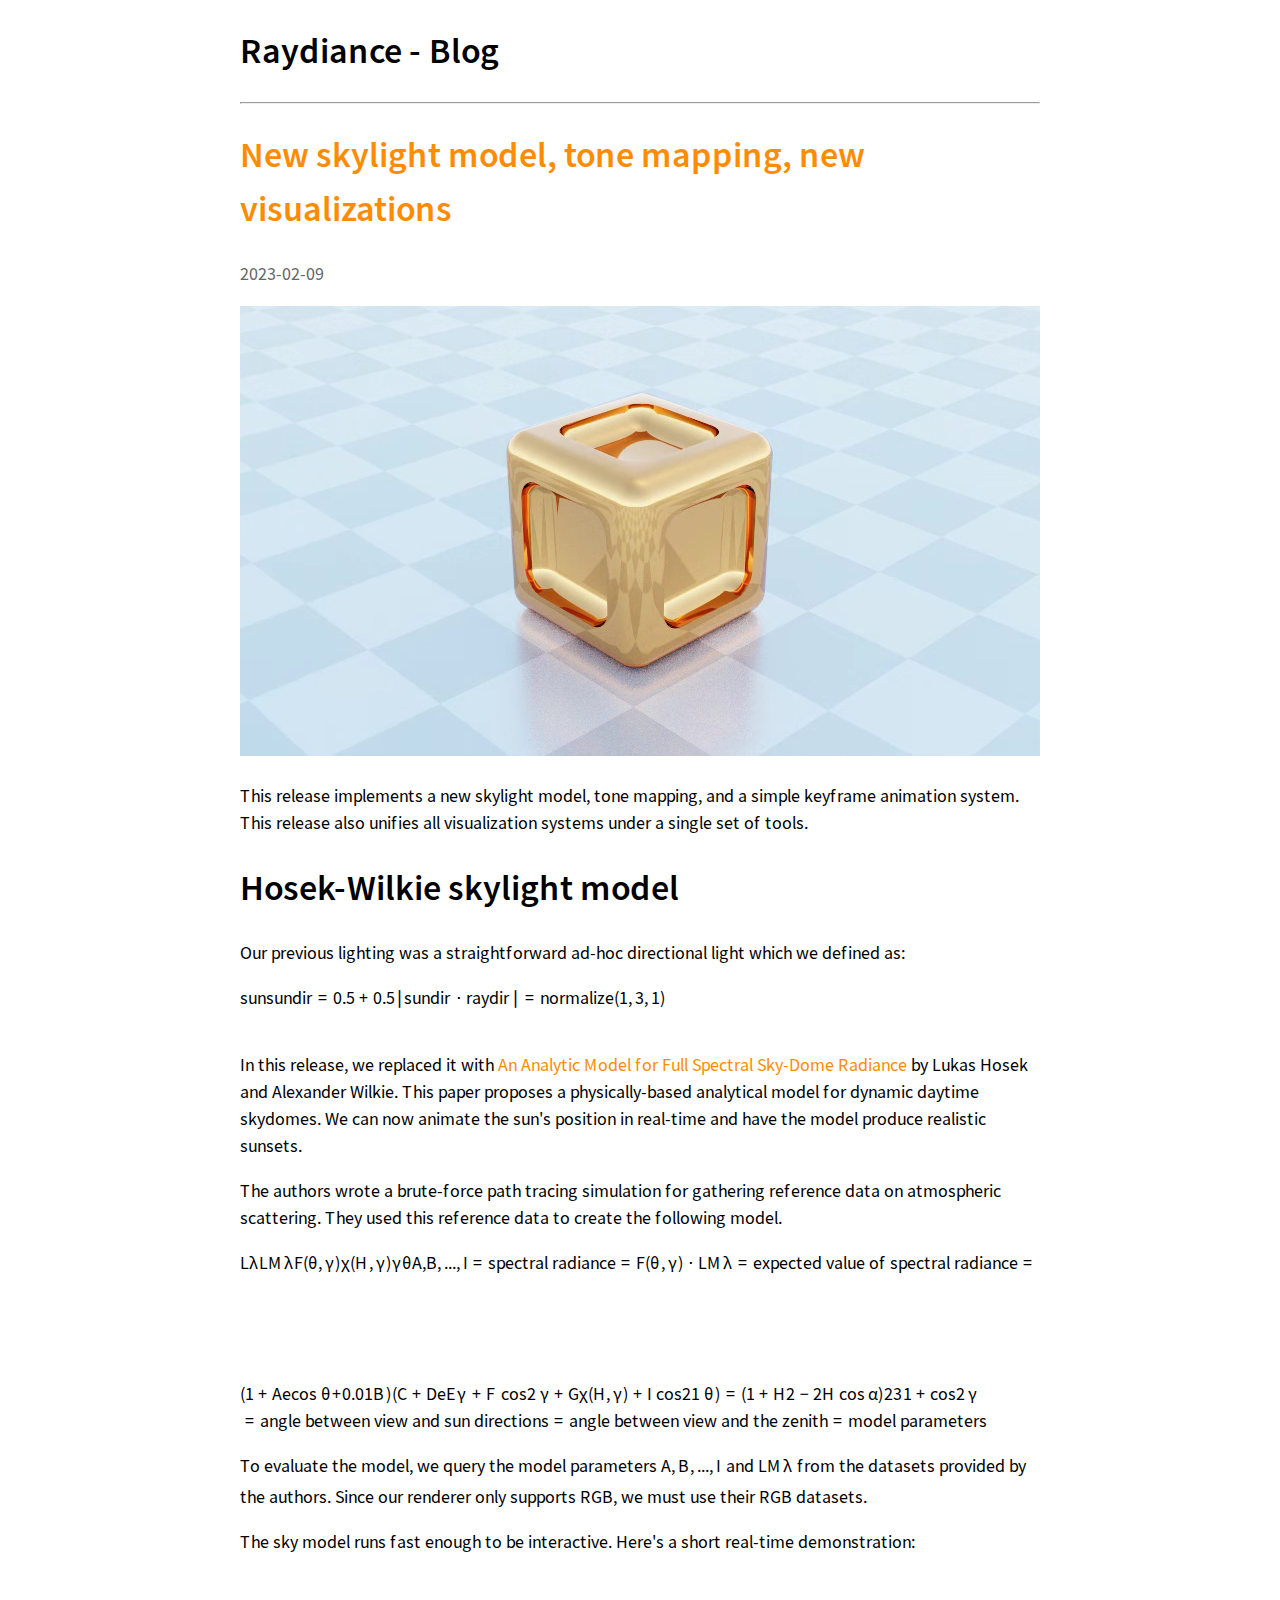
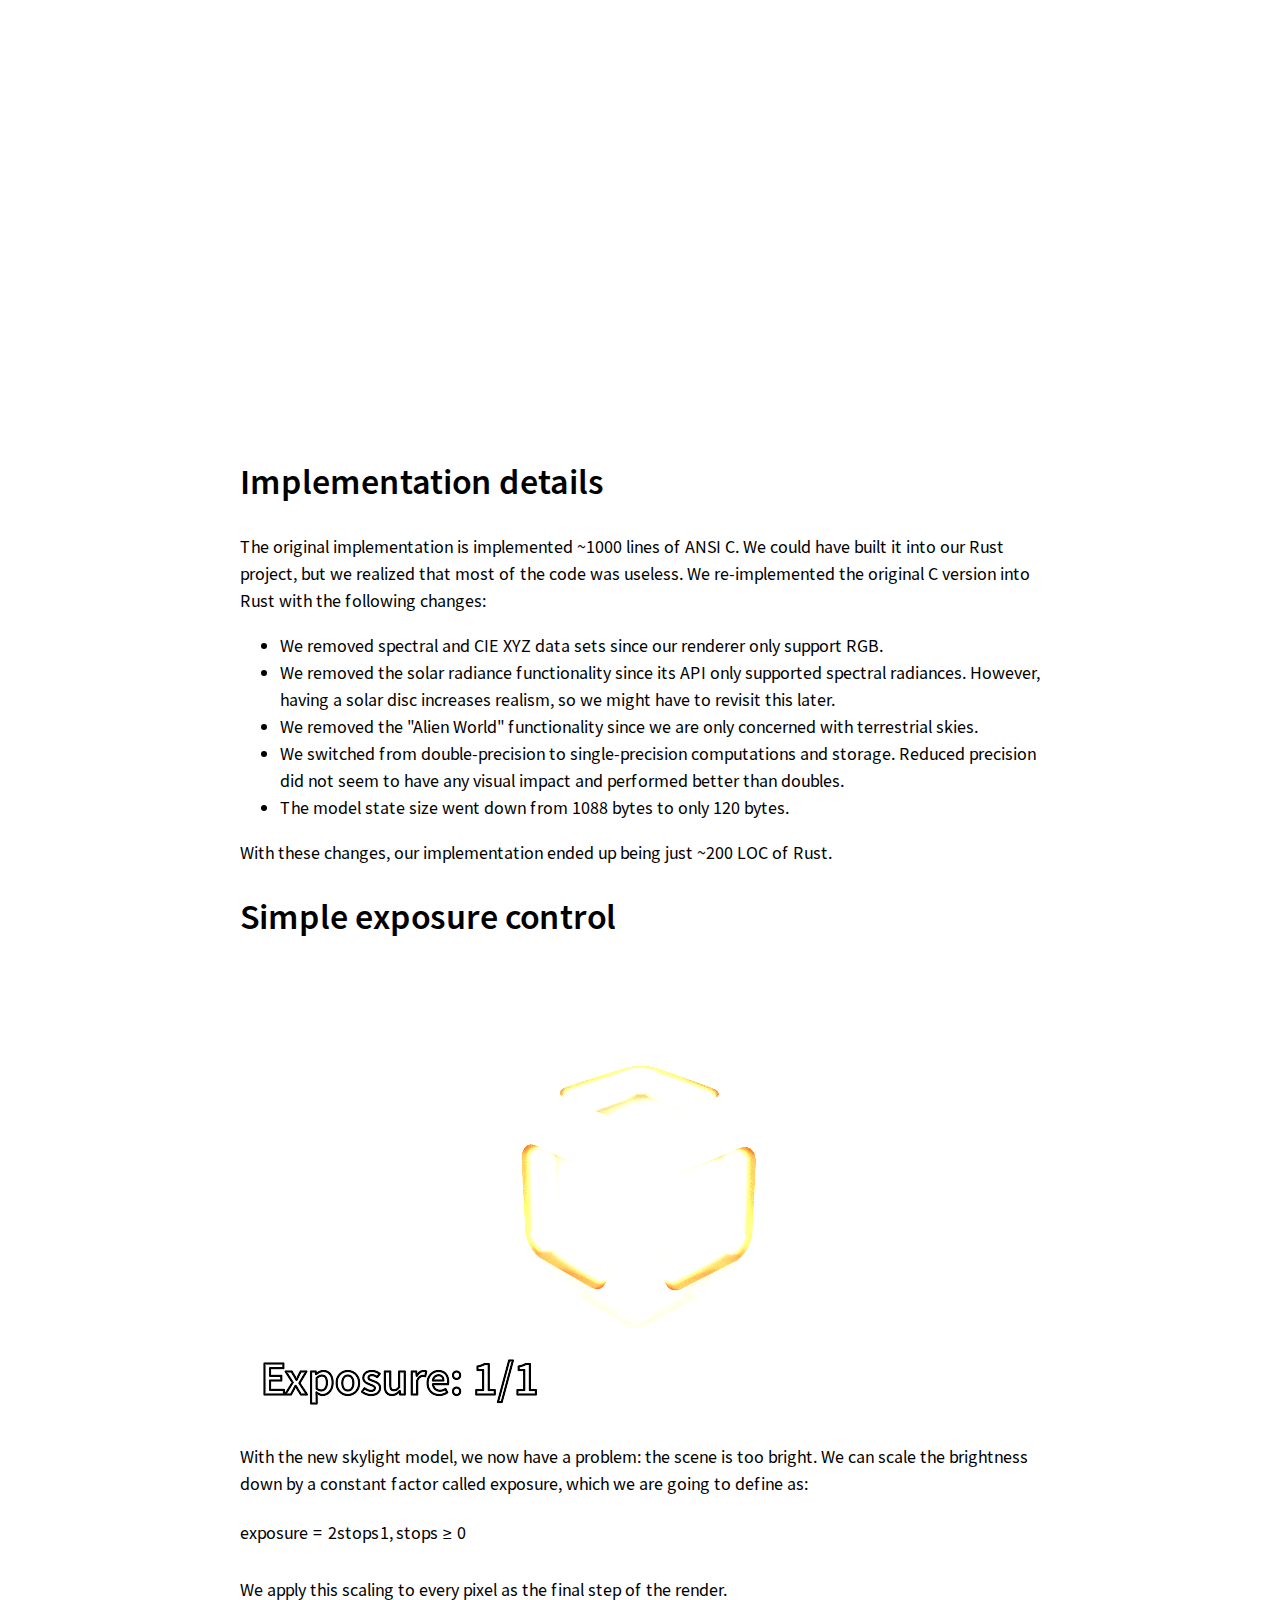
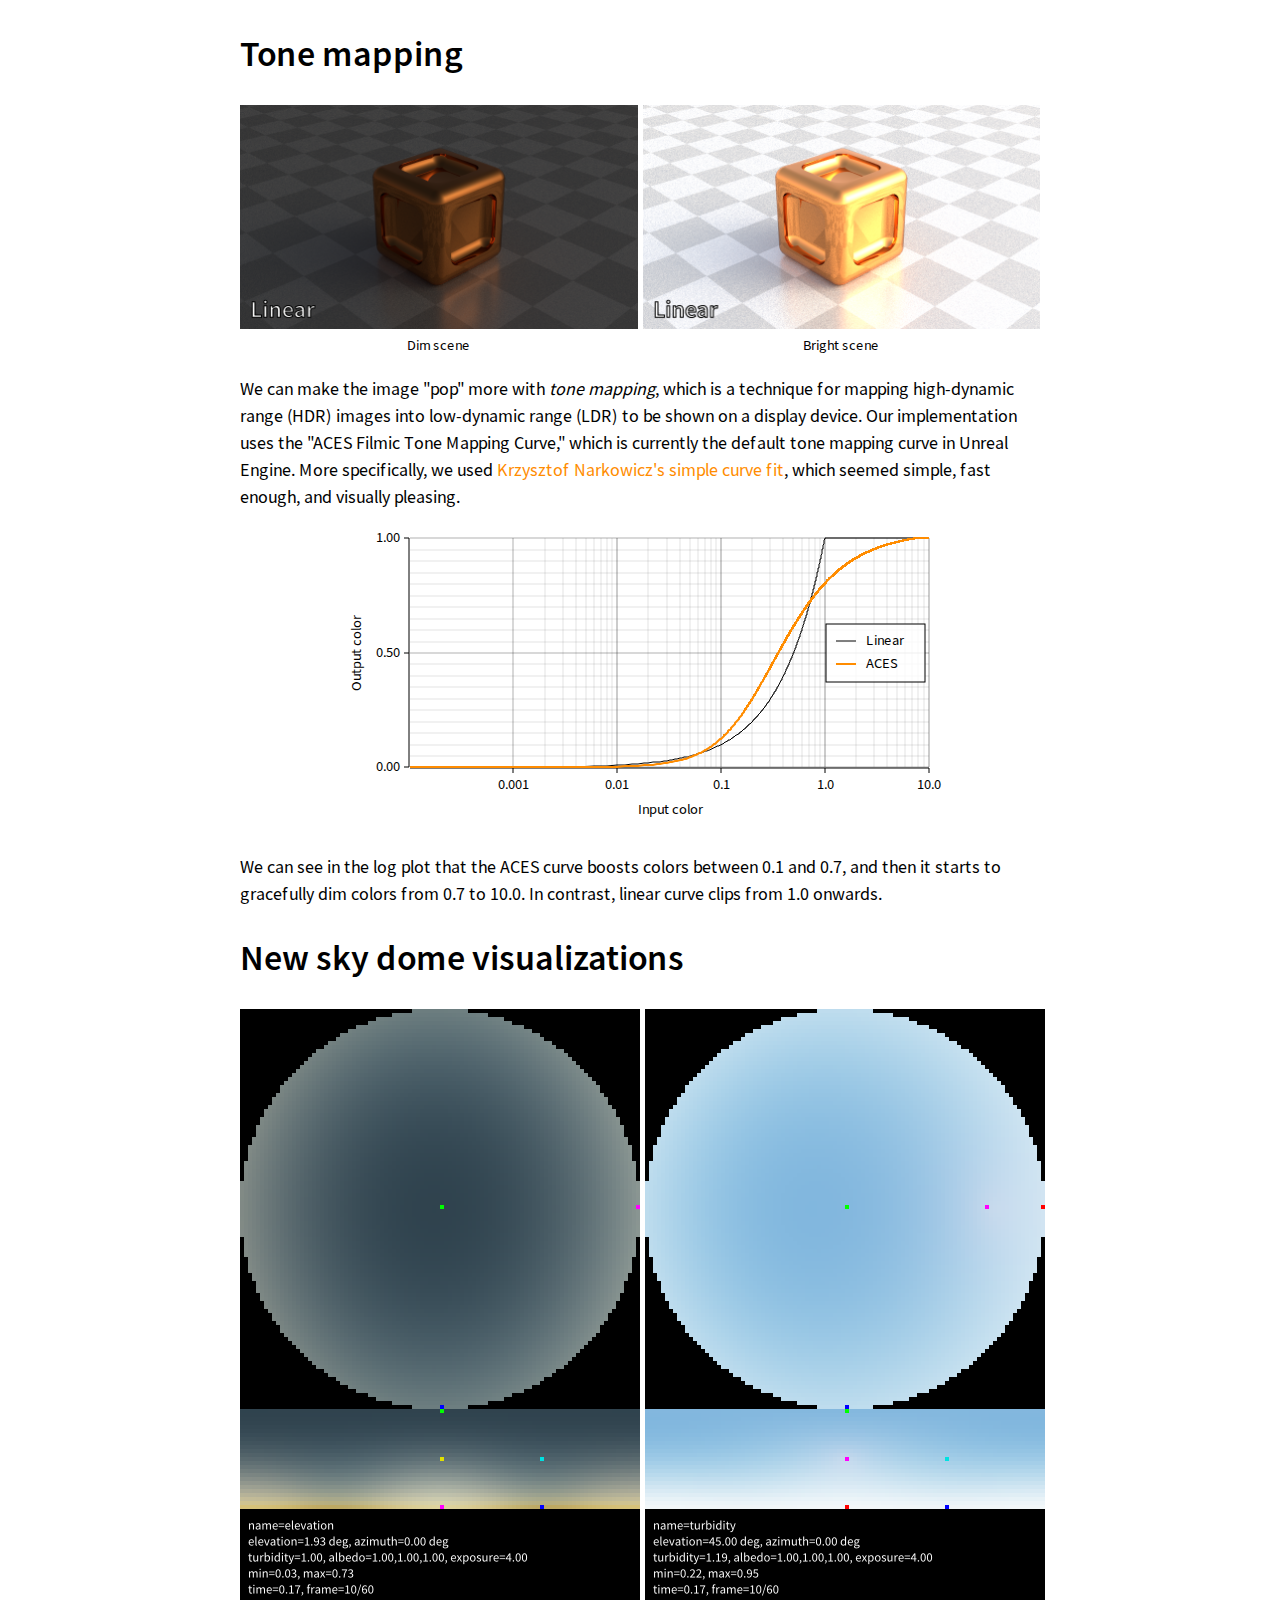
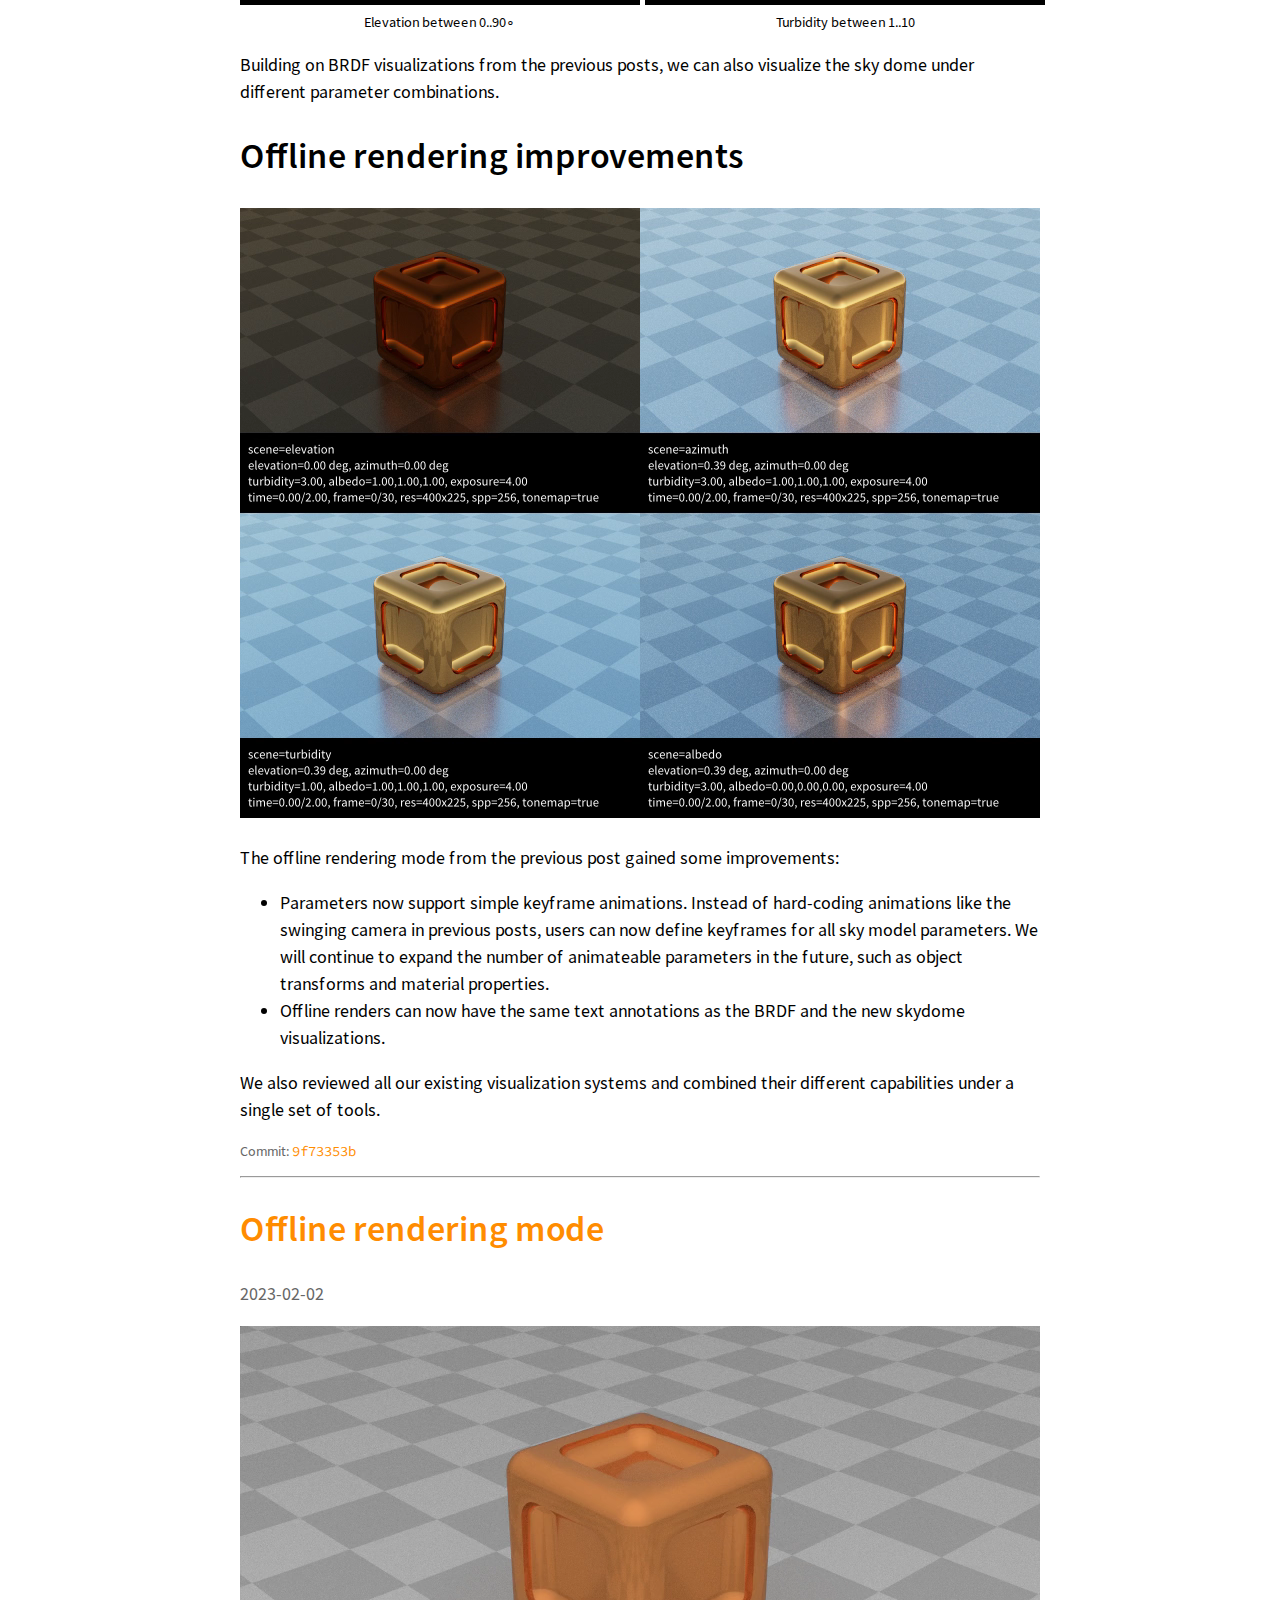
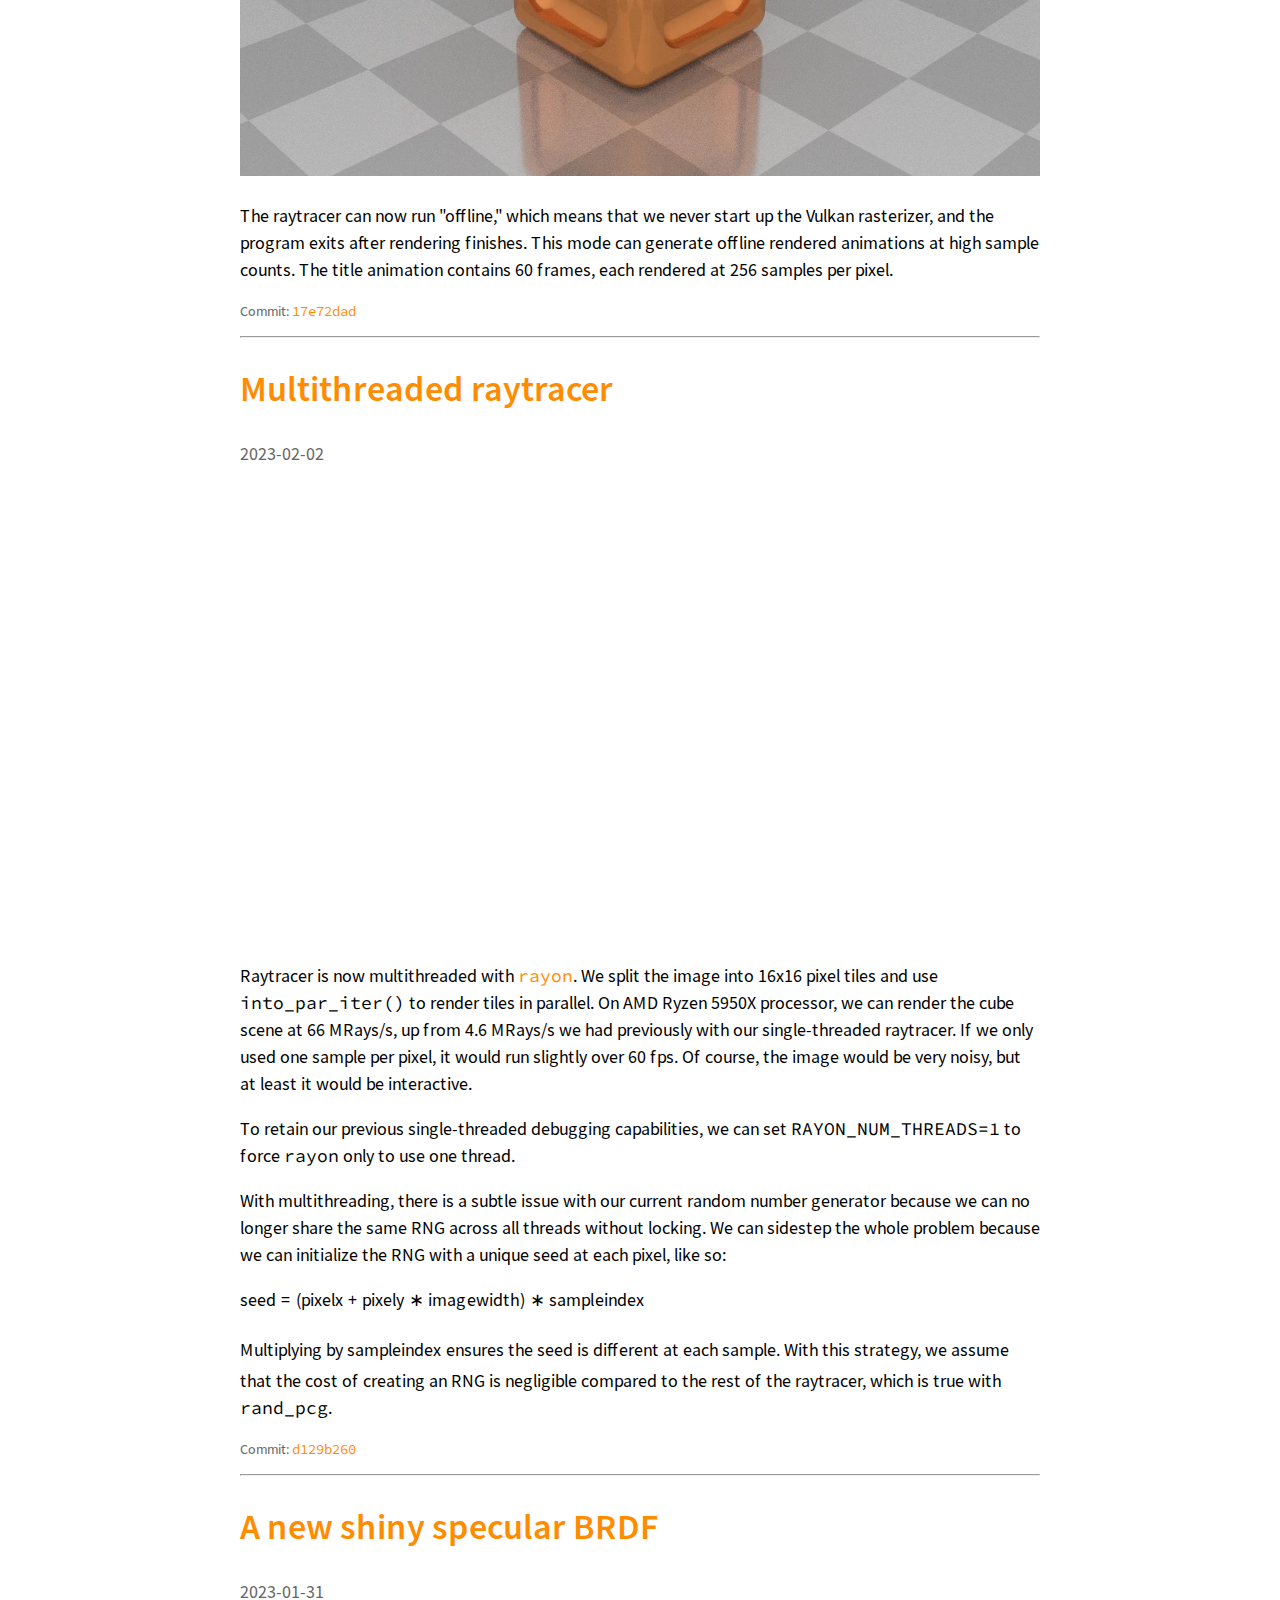
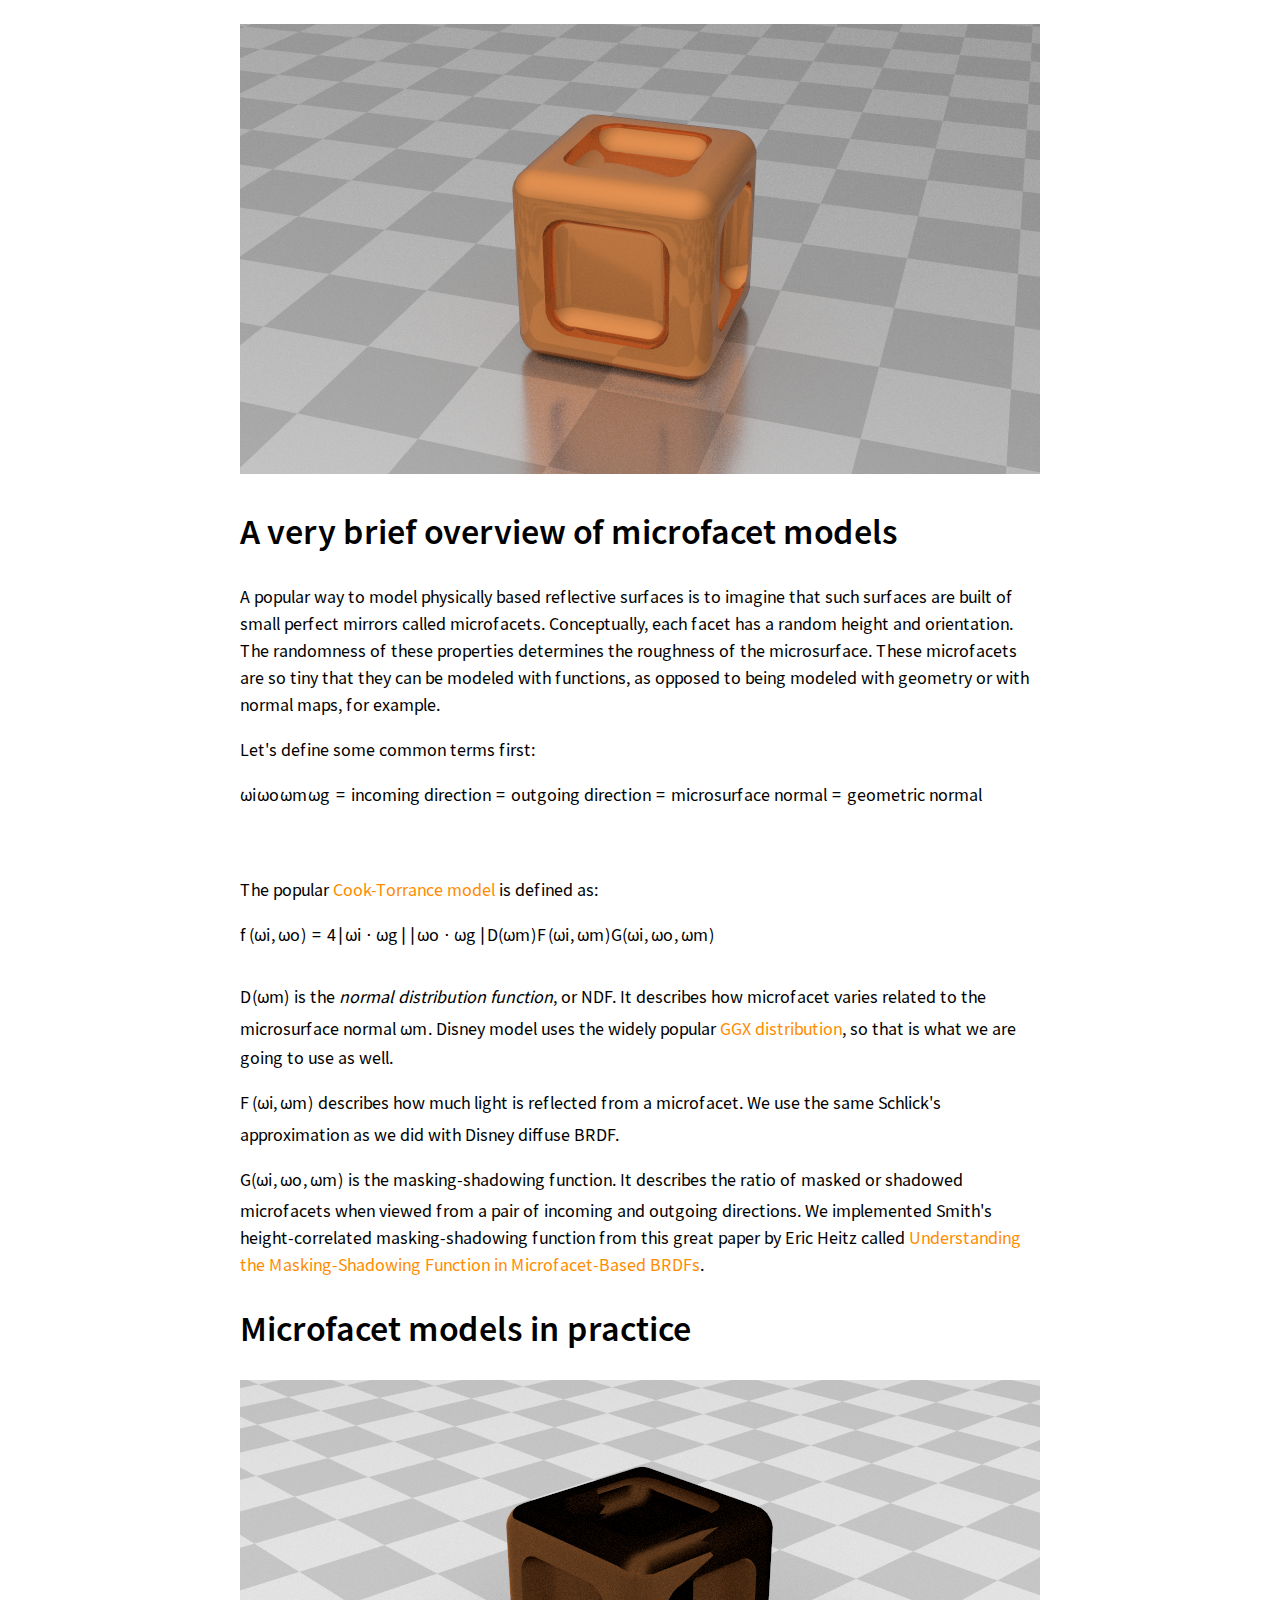
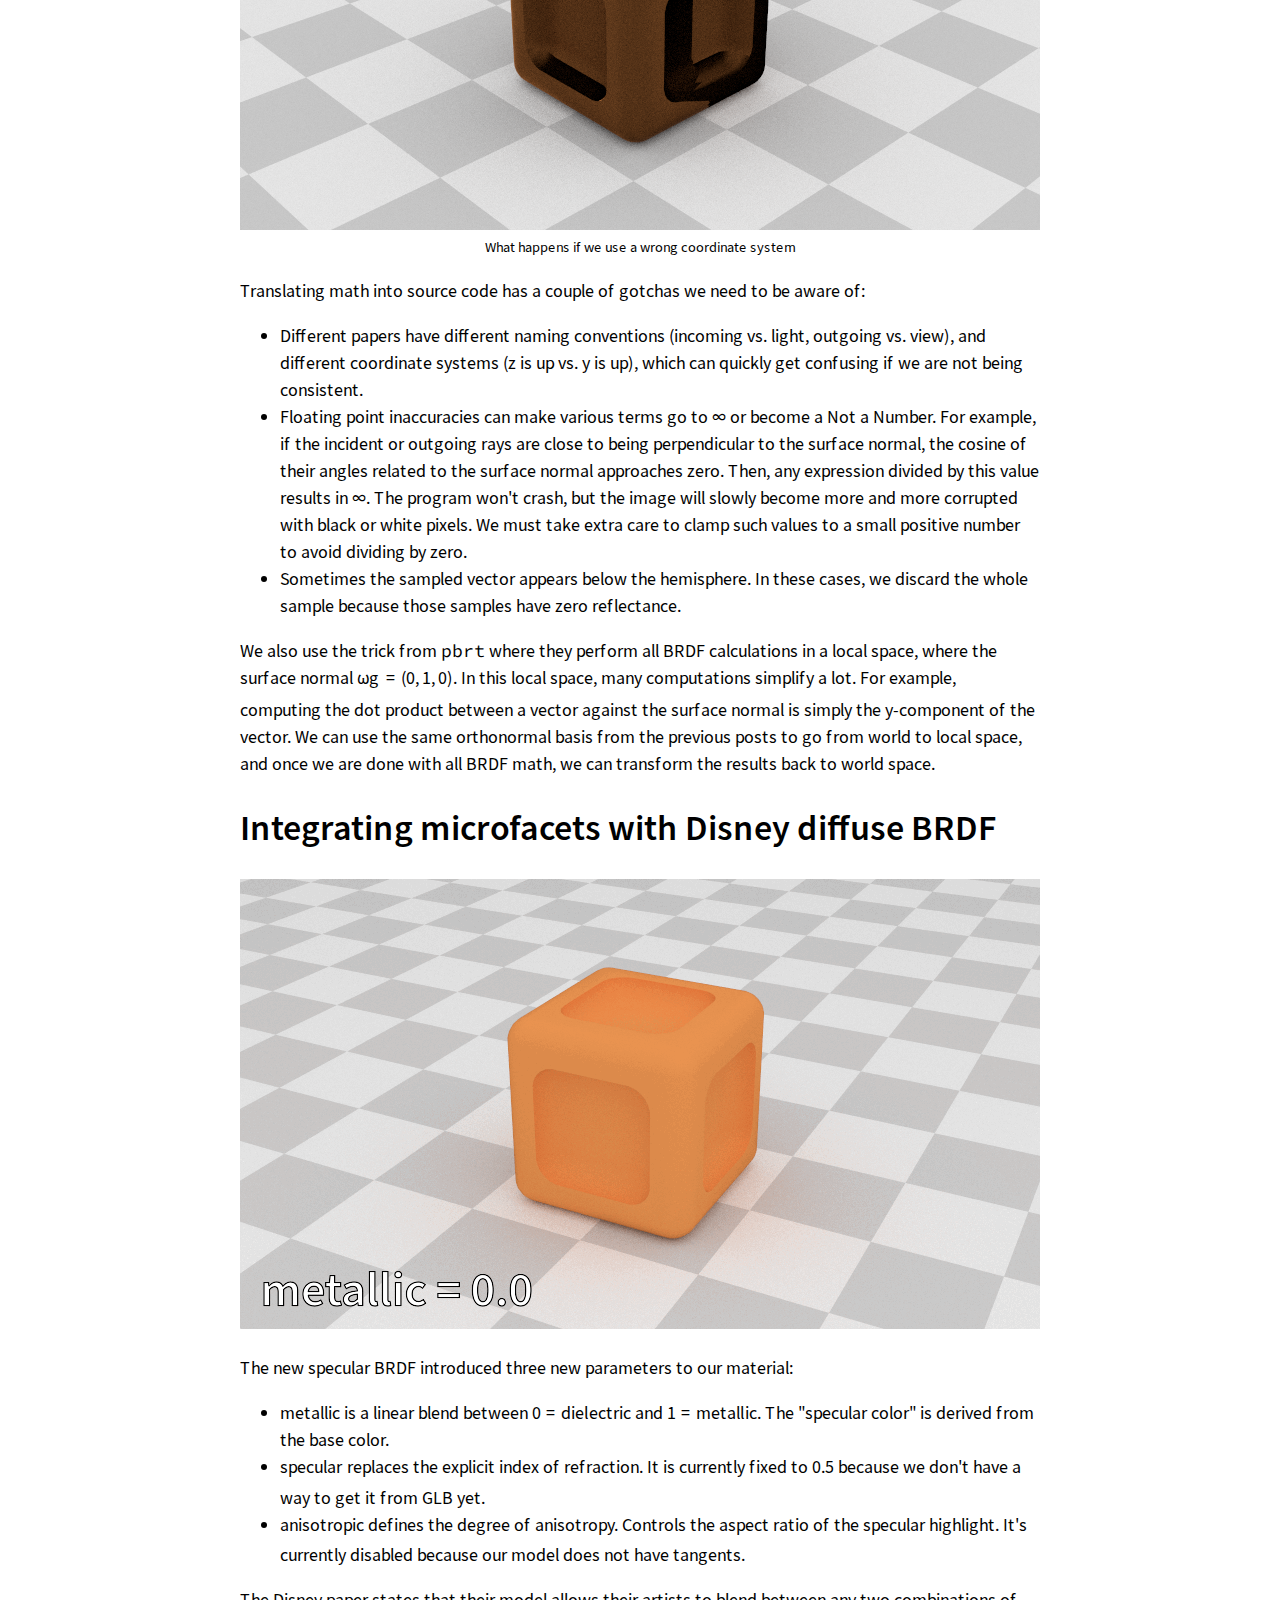
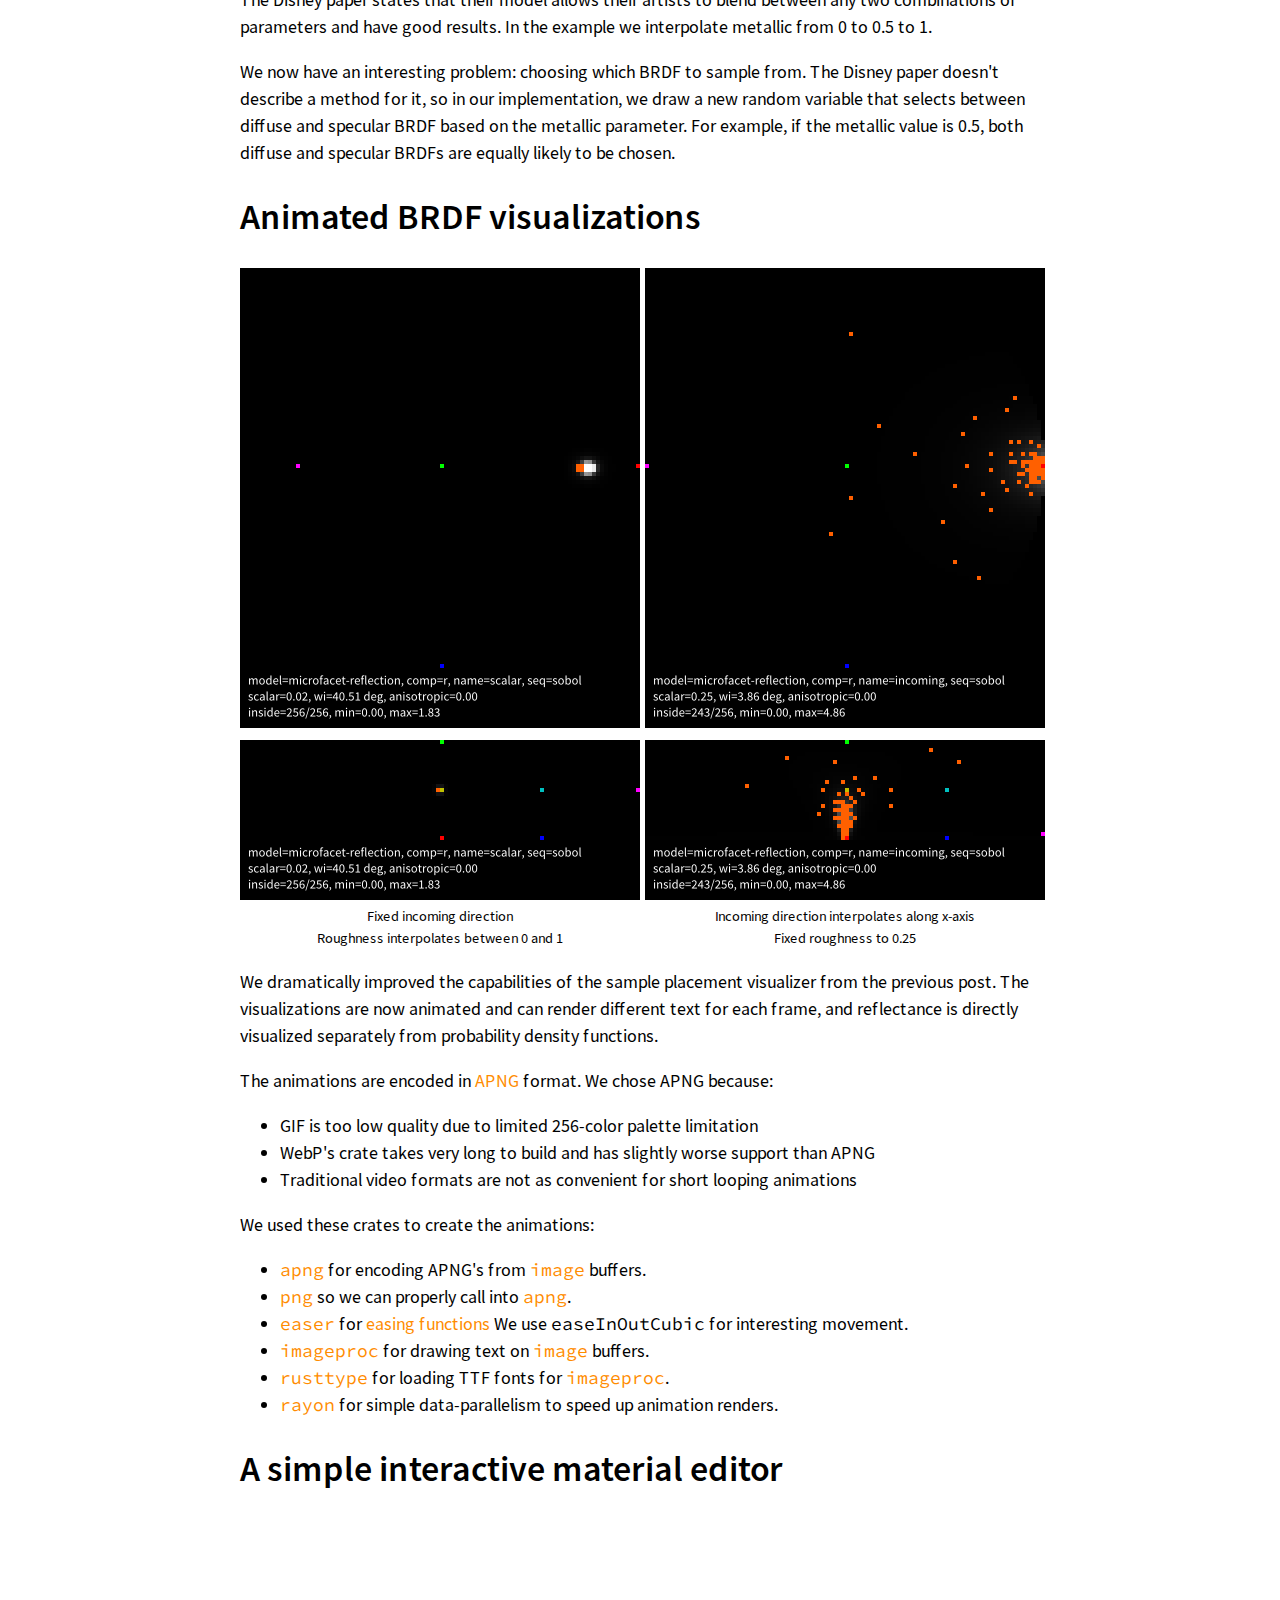
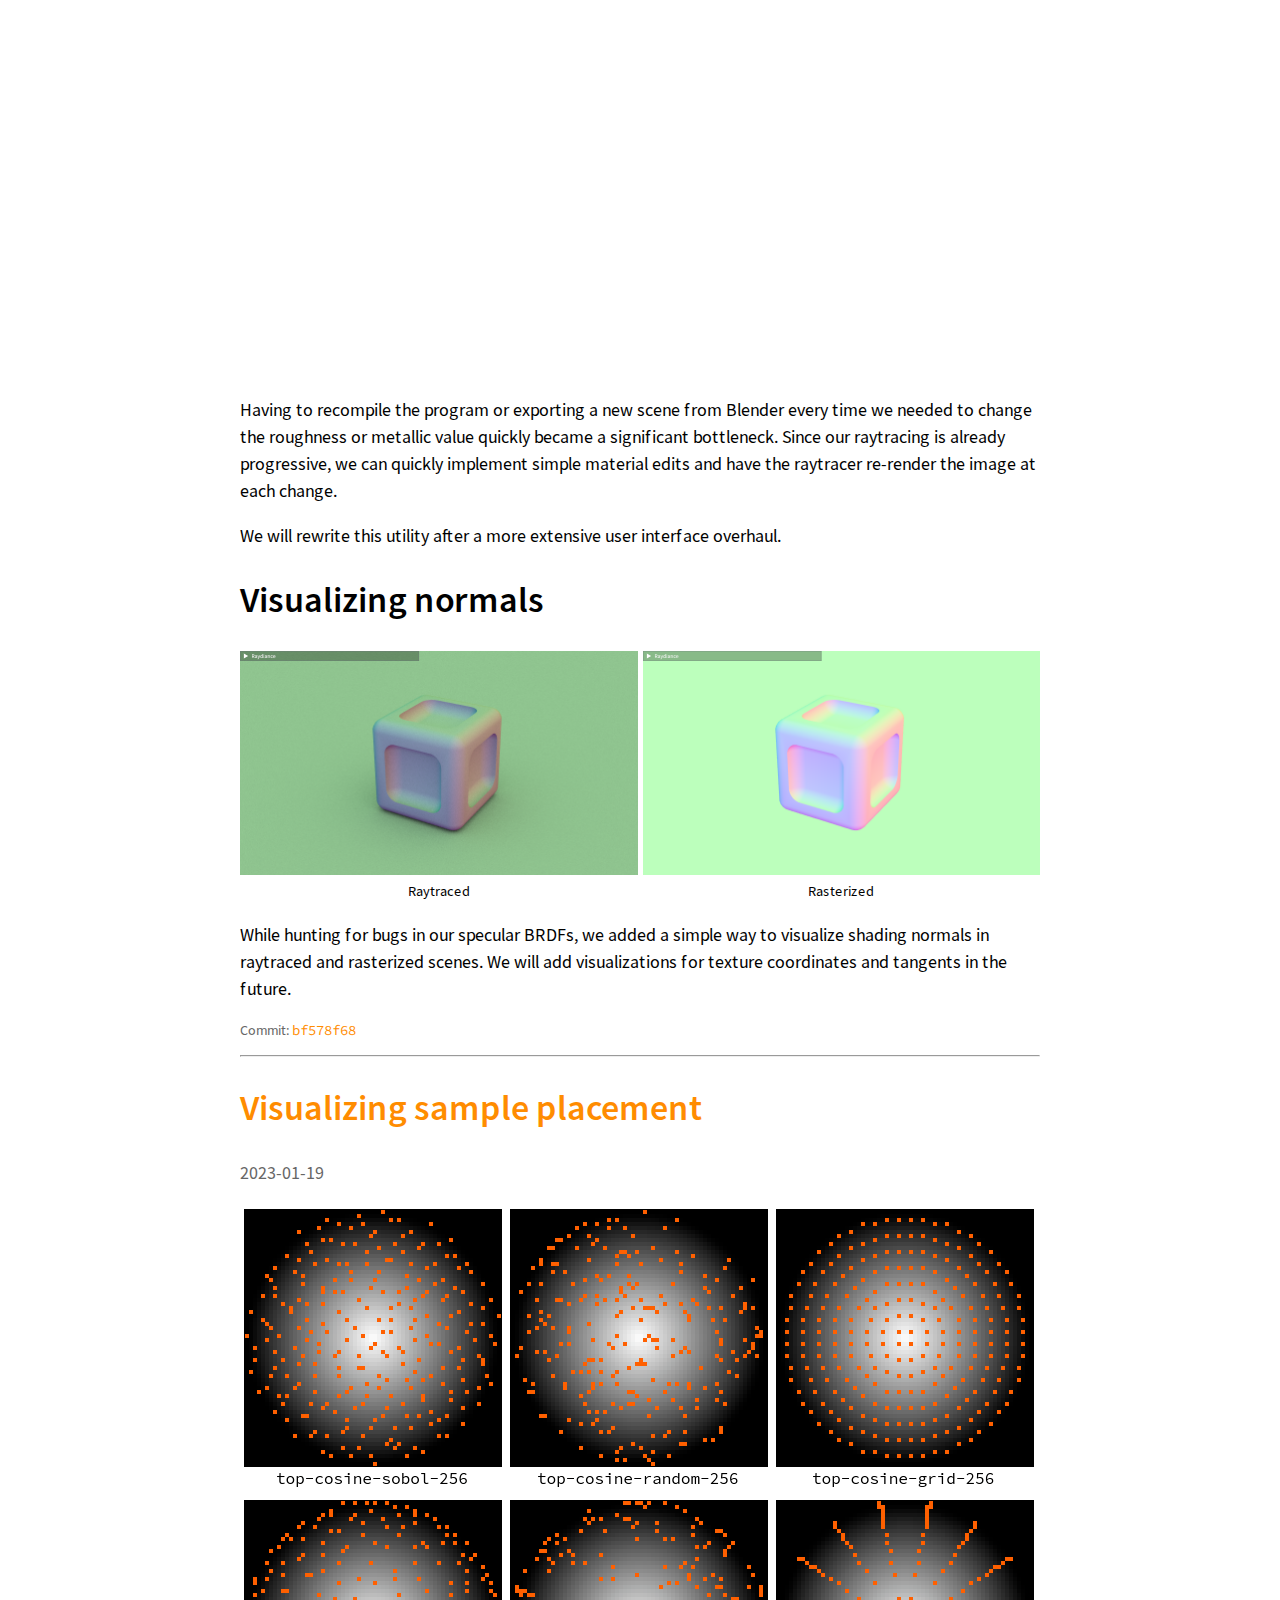
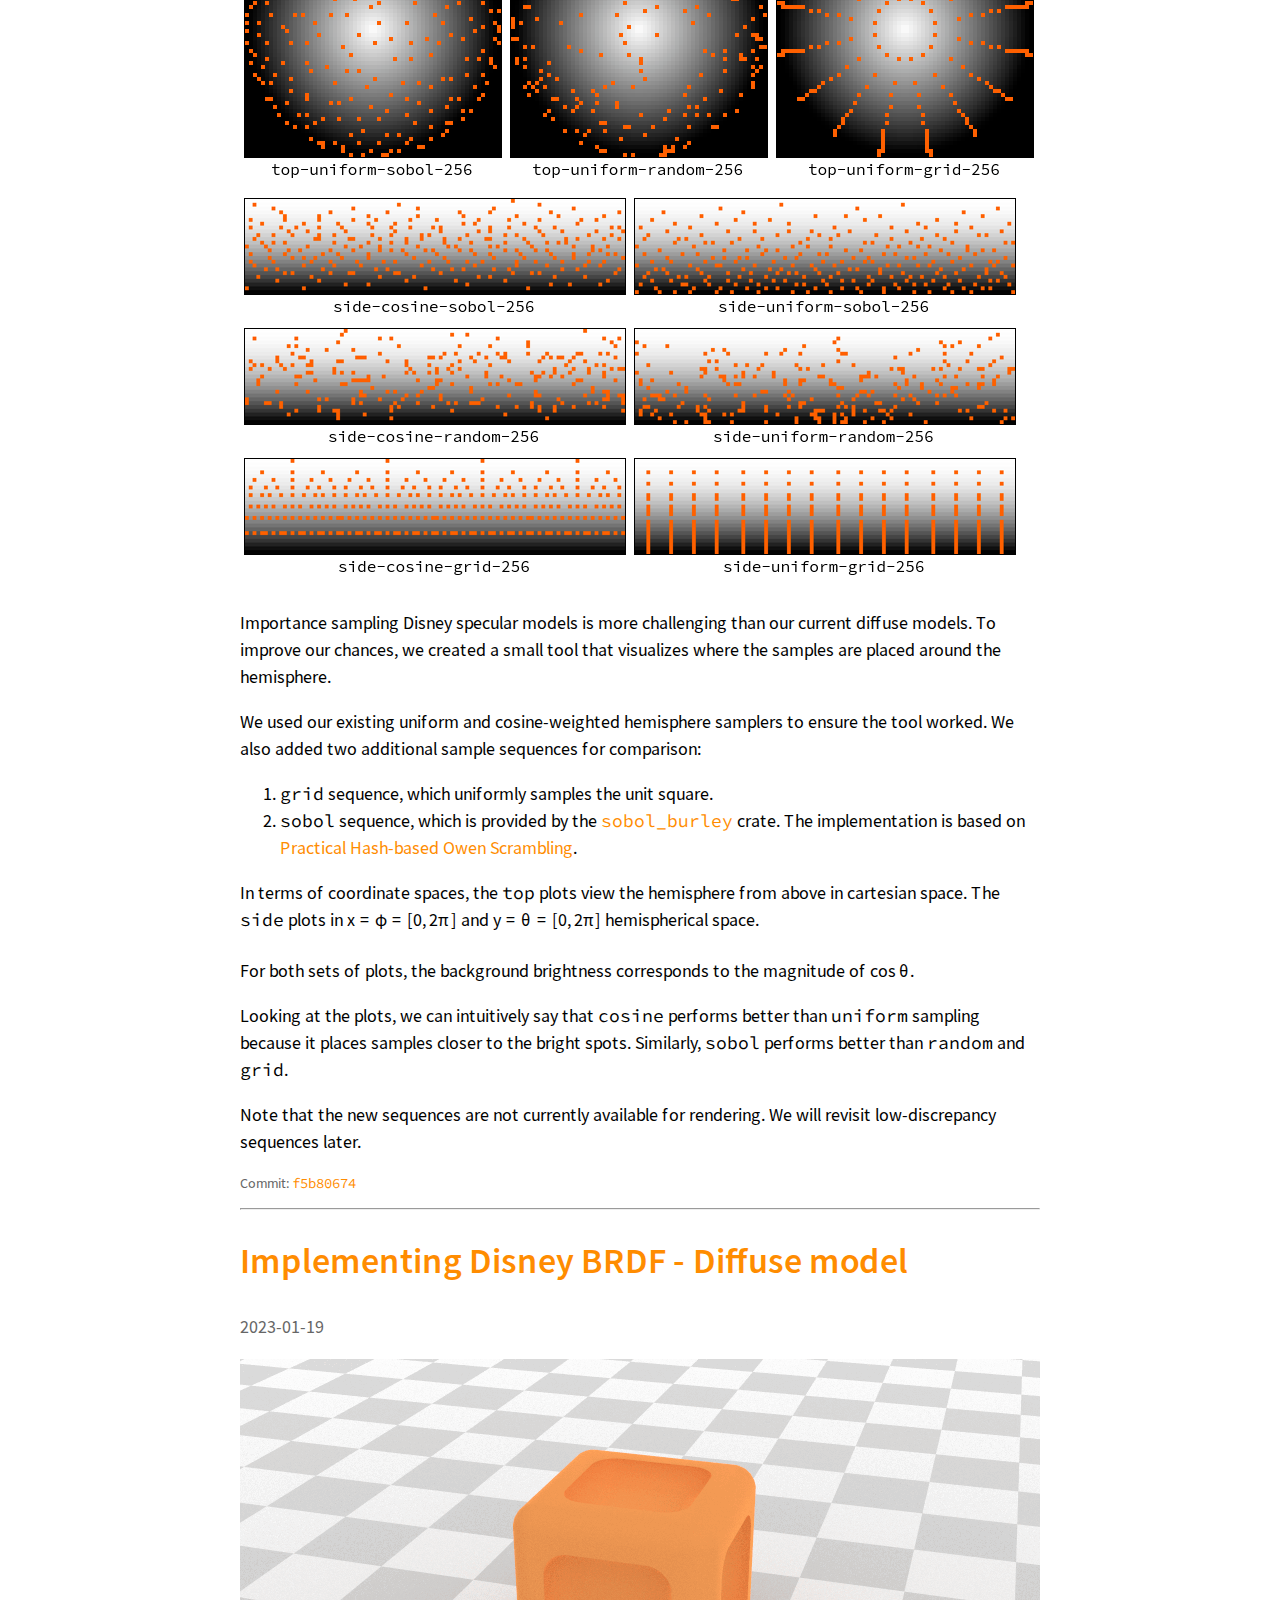
==== commit a2430043: "Blog: cleanup links, spell check all previous posts" ====
--- a/docs/blog/index.html
+++ b/docs/blog/index.html
@@ -274,10 +274,10 @@
     <source src="media/offline-rendering-mode/title-h265.mp4" type="video/mp4" />
     <source src="media/offline-rendering-mode/title-vp9.webm" type="video/webm" />
 </video>
-<p>The raytracer can now run &quot;offline&quot;, which means that we never start up the
-Vulkan rasterizer, and the program exits after rendering is done. This mode can
-be used to generate offline rendered animations at high sample counts. The title
-animation is built from 60 frames, each rendered at 256 samples per pixel.</p>
+<p>The raytracer can now run &quot;offline,&quot; which means that we never start up the
+Vulkan rasterizer, and the program exits after rendering finishes. This mode can
+generate offline rendered animations at high sample counts. The title animation
+contains 60 frames, each rendered at 256 samples per pixel.</p>
 </article-content>
     <article-commit><p>Commit: <a href="https://github.com/phoekz/raydiance/commit/17e72dada89f79bdc220726be7089aedc419dc3f"><code>17e72dad</code></a></p></article-commit>
 </article>
@@ -294,23 +294,22 @@
     <source src="media/multithreaded-raytracer/title-h265.mp4" type="video/mp4" />
     <source src="media/multithreaded-raytracer/title-vp9.webm" type="video/webm" />
 </video>
-<p>Raytracer is now multithreaded with <a href="https://crates.io/crates/rayon"><code>rayon</code></a>.
-We split the image into 16x16 pixel tiles, and use <code>into_par_iter()</code> to render
-tiles in parallel. On AMD Ryzen 5950X processor, we can render the cube scene at
-66 MRays/s, up from 4.6 MRays/s we had previously with our single threaded
-raytracer. If we only used one sample per pixel, it would run slightly over 60
-fps. Of course the image would be very noisy, but at least it would be
-interactive.</p>
-<p>To retain our previous single threaded debugging capabilities, we can set
-<code>RAYON_NUM_THREADS=1</code> to force <code>rayon</code> only use one thread.</p>
+<p>Raytracer is now multithreaded with <a href="https://crates.io/crates/rayon"><code>rayon</code></a>. We split the image into
+16x16 pixel tiles and use <code>into_par_iter()</code> to render tiles in parallel. On AMD
+Ryzen 5950X processor, we can render the cube scene at 66 MRays/s, up from 4.6
+MRays/s we had previously with our single-threaded raytracer. If we only used
+one sample per pixel, it would run slightly over 60 fps. Of course, the image
+would be very noisy, but at least it would be interactive.</p>
+<p>To retain our previous single-threaded debugging capabilities, we can set
+<code>RAYON_NUM_THREADS=1</code> to force <code>rayon</code> only to use one thread.</p>
 <p>With multithreading, there is a subtle issue with our current random number
-generator, because we can no longer share the same RNG across all threads
-without locking. We can sidestep the whole problem, because we can initialize
-the RNG with an unique seed at each pixel, like so:</p>
+generator because we can no longer share the same RNG across all threads without
+locking. We can sidestep the whole problem because we can initialize the RNG
+with a unique seed at each pixel, like so:</p>
 <p><span class="katex-display"><span class="katex"><span class="katex-html" aria-hidden="true"><span class="base"><span class="strut" style="height:0.6944em;"></span><span class="mord mathnormal">see</span><span class="mord mathnormal">d</span><span class="mspace" style="margin-right:0.2778em;"></span><span class="mrel">=</span><span class="mspace" style="margin-right:0.2778em;"></span></span><span class="base"><span class="strut" style="height:1em;vertical-align:-0.25em;"></span><span class="mopen">(</span><span class="mord mathnormal">p</span><span class="mord mathnormal">i</span><span class="mord mathnormal">x</span><span class="mord mathnormal">e</span><span class="mord"><span class="mord mathnormal" style="margin-right:0.01968em;">l</span><span class="msupsub"><span class="vlist-t vlist-t2"><span class="vlist-r"><span class="vlist" style="height:0.1514em;"><span style="top:-2.55em;margin-left:-0.0197em;margin-right:0.05em;"><span class="pstrut" style="height:2.7em;"></span><span class="sizing reset-size6 size3 mtight"><span class="mord mathnormal mtight">x</span></span></span></span><span class="vlist-s">​</span></span><span class="vlist-r"><span class="vlist" style="height:0.15em;"><span></span></span></span></span></span></span><span class="mspace" style="margin-right:0.2222em;"></span><span class="mbin">+</span><span class="mspace" style="margin-right:0.2222em;"></span></span><span class="base"><span class="strut" style="height:0.9805em;vertical-align:-0.2861em;"></span><span class="mord mathnormal">p</span><span class="mord mathnormal">i</span><span class="mord mathnormal">x</span><span class="mord mathnormal">e</span><span class="mord"><span class="mord mathnormal" style="margin-right:0.01968em;">l</span><span class="msupsub"><span class="vlist-t vlist-t2"><span class="vlist-r"><span class="vlist" style="height:0.1514em;"><span style="top:-2.55em;margin-left:-0.0197em;margin-right:0.05em;"><span class="pstrut" style="height:2.7em;"></span><span class="sizing reset-size6 size3 mtight"><span class="mord mathnormal mtight" style="margin-right:0.03588em;">y</span></span></span></span><span class="vlist-s">​</span></span><span class="vlist-r"><span class="vlist" style="height:0.2861em;"><span></span></span></span></span></span></span><span class="mspace" style="margin-right:0.2222em;"></span><span class="mbin">∗</span><span class="mspace" style="margin-right:0.2222em;"></span></span><span class="base"><span class="strut" style="height:1em;vertical-align:-0.25em;"></span><span class="mord mathnormal">ima</span><span class="mord mathnormal" style="margin-right:0.03588em;">g</span><span class="mord"><span class="mord mathnormal">e</span><span class="msupsub"><span class="vlist-t vlist-t2"><span class="vlist-r"><span class="vlist" style="height:0.3361em;"><span style="top:-2.55em;margin-left:0em;margin-right:0.05em;"><span class="pstrut" style="height:2.7em;"></span><span class="sizing reset-size6 size3 mtight"><span class="mord mtight"><span class="mord mathnormal mtight" style="margin-right:0.02691em;">w</span><span class="mord mathnormal mtight">i</span><span class="mord mathnormal mtight">d</span><span class="mord mathnormal mtight">t</span><span class="mord mathnormal mtight">h</span></span></span></span></span><span class="vlist-s">​</span></span><span class="vlist-r"><span class="vlist" style="height:0.15em;"><span></span></span></span></span></span></span><span class="mclose">)</span><span class="mspace" style="margin-right:0.2222em;"></span><span class="mbin">∗</span><span class="mspace" style="margin-right:0.2222em;"></span></span><span class="base"><span class="strut" style="height:0.8889em;vertical-align:-0.1944em;"></span><span class="mord mathnormal">s</span><span class="mord mathnormal">am</span><span class="mord mathnormal" style="margin-right:0.01968em;">pl</span><span class="mord"><span class="mord mathnormal">e</span><span class="msupsub"><span class="vlist-t vlist-t2"><span class="vlist-r"><span class="vlist" style="height:0.3361em;"><span style="top:-2.55em;margin-left:0em;margin-right:0.05em;"><span class="pstrut" style="height:2.7em;"></span><span class="sizing reset-size6 size3 mtight"><span class="mord mtight"><span class="mord mathnormal mtight">in</span><span class="mord mathnormal mtight">d</span><span class="mord mathnormal mtight">e</span><span class="mord mathnormal mtight">x</span></span></span></span></span><span class="vlist-s">​</span></span><span class="vlist-r"><span class="vlist" style="height:0.15em;"><span></span></span></span></span></span></span></span></span></span></span></p>
-<p>Multiplying by <span class="katex"><span class="katex-html" aria-hidden="true"><span class="base"><span class="strut" style="height:0.8889em;vertical-align:-0.1944em;"></span><span class="mord mathnormal">s</span><span class="mord mathnormal">am</span><span class="mord mathnormal" style="margin-right:0.01968em;">pl</span><span class="mord"><span class="mord mathnormal">e</span><span class="msupsub"><span class="vlist-t vlist-t2"><span class="vlist-r"><span class="vlist" style="height:0.3361em;"><span style="top:-2.55em;margin-left:0em;margin-right:0.05em;"><span class="pstrut" style="height:2.7em;"></span><span class="sizing reset-size6 size3 mtight"><span class="mord mtight"><span class="mord mathnormal mtight">in</span><span class="mord mathnormal mtight">d</span><span class="mord mathnormal mtight">e</span><span class="mord mathnormal mtight">x</span></span></span></span></span><span class="vlist-s">​</span></span><span class="vlist-r"><span class="vlist" style="height:0.15em;"><span></span></span></span></span></span></span></span></span></span> makes sure the <span class="katex"><span class="katex-html" aria-hidden="true"><span class="base"><span class="strut" style="height:0.6944em;"></span><span class="mord mathnormal">see</span><span class="mord mathnormal">d</span></span></span></span> is different at each
-sample. With this strategy we assume that the cost of creating an RNG is
-negligible compared to the rest of the raytracer, which is true with <code>rand_pcg</code>.</p>
+<p>Multiplying by <span class="katex"><span class="katex-html" aria-hidden="true"><span class="base"><span class="strut" style="height:0.8889em;vertical-align:-0.1944em;"></span><span class="mord mathnormal">s</span><span class="mord mathnormal">am</span><span class="mord mathnormal" style="margin-right:0.01968em;">pl</span><span class="mord"><span class="mord mathnormal">e</span><span class="msupsub"><span class="vlist-t vlist-t2"><span class="vlist-r"><span class="vlist" style="height:0.3361em;"><span style="top:-2.55em;margin-left:0em;margin-right:0.05em;"><span class="pstrut" style="height:2.7em;"></span><span class="sizing reset-size6 size3 mtight"><span class="mord mtight"><span class="mord mathnormal mtight">in</span><span class="mord mathnormal mtight">d</span><span class="mord mathnormal mtight">e</span><span class="mord mathnormal mtight">x</span></span></span></span></span><span class="vlist-s">​</span></span><span class="vlist-r"><span class="vlist" style="height:0.15em;"><span></span></span></span></span></span></span></span></span></span> ensures the <span class="katex"><span class="katex-html" aria-hidden="true"><span class="base"><span class="strut" style="height:0.6944em;"></span><span class="mord mathnormal">see</span><span class="mord mathnormal">d</span></span></span></span> is different at each sample.
+With this strategy, we assume that the cost of creating an RNG is negligible
+compared to the rest of the raytracer, which is true with <code>rand_pcg</code>.</p>
 </article-content>
     <article-commit><p>Commit: <a href="https://github.com/phoekz/raydiance/commit/d129b2601d8d95112cbd14a0f5e0a7c35a9953da"><code>d129b260</code></a></p></article-commit>
 </article>
@@ -327,28 +326,25 @@
 <h1>A very brief overview of microfacet models</h1>
 <p>A popular way to model physically based reflective surfaces is to imagine that
 such surfaces are built of small perfect mirrors called microfacets.
-Conceptually, each facet has a random height and orientation. Randomness of
-these properties determine the roughness of the microsurface. These microfacets
+Conceptually, each facet has a random height and orientation. The randomness of
+these properties determines the roughness of the microsurface. These microfacets
 are so tiny that they can be modeled with functions, as opposed to being modeled
-with geometry, or with normal maps for example.</p>
+with geometry or with normal maps, for example.</p>
 <p>Let's define some common terms first:</p>
 <p><span class="katex-display"><span class="katex"><span class="katex-html" aria-hidden="true"><span class="base"><span class="strut" style="height:6em;vertical-align:-2.75em;"></span><span class="mord"><span class="mtable"><span class="col-align-r"><span class="vlist-t vlist-t2"><span class="vlist-r"><span class="vlist" style="height:3.25em;"><span style="top:-5.41em;"><span class="pstrut" style="height:3em;"></span><span class="mord"><span class="mord"><span class="mord mathnormal" style="margin-right:0.03588em;">ω</span><span class="msupsub"><span class="vlist-t vlist-t2"><span class="vlist-r"><span class="vlist" style="height:0.3117em;"><span style="top:-2.55em;margin-left:-0.0359em;margin-right:0.05em;"><span class="pstrut" style="height:2.7em;"></span><span class="sizing reset-size6 size3 mtight"><span class="mord mathnormal mtight">i</span></span></span></span><span class="vlist-s">​</span></span><span class="vlist-r"><span class="vlist" style="height:0.15em;"><span></span></span></span></span></span></span></span></span><span style="top:-3.91em;"><span class="pstrut" style="height:3em;"></span><span class="mord"><span class="mord"><span class="mord mathnormal" style="margin-right:0.03588em;">ω</span><span class="msupsub"><span class="vlist-t vlist-t2"><span class="vlist-r"><span class="vlist" style="height:0.1514em;"><span style="top:-2.55em;margin-left:-0.0359em;margin-right:0.05em;"><span class="pstrut" style="height:2.7em;"></span><span class="sizing reset-size6 size3 mtight"><span class="mord mathnormal mtight">o</span></span></span></span><span class="vlist-s">​</span></span><span class="vlist-r"><span class="vlist" style="height:0.15em;"><span></span></span></span></span></span></span></span></span><span style="top:-2.41em;"><span class="pstrut" style="height:3em;"></span><span class="mord"><span class="mord"><span class="mord mathnormal" style="margin-right:0.03588em;">ω</span><span class="msupsub"><span class="vlist-t vlist-t2"><span class="vlist-r"><span class="vlist" style="height:0.1514em;"><span style="top:-2.55em;margin-left:-0.0359em;margin-right:0.05em;"><span class="pstrut" style="height:2.7em;"></span><span class="sizing reset-size6 size3 mtight"><span class="mord mathnormal mtight">m</span></span></span></span><span class="vlist-s">​</span></span><span class="vlist-r"><span class="vlist" style="height:0.15em;"><span></span></span></span></span></span></span></span></span><span style="top:-0.91em;"><span class="pstrut" style="height:3em;"></span><span class="mord"><span class="mord"><span class="mord mathnormal" style="margin-right:0.03588em;">ω</span><span class="msupsub"><span class="vlist-t vlist-t2"><span class="vlist-r"><span class="vlist" style="height:0.1514em;"><span style="top:-2.55em;margin-left:-0.0359em;margin-right:0.05em;"><span class="pstrut" style="height:2.7em;"></span><span class="sizing reset-size6 size3 mtight"><span class="mord mathnormal mtight" style="margin-right:0.03588em;">g</span></span></span></span><span class="vlist-s">​</span></span><span class="vlist-r"><span class="vlist" style="height:0.2861em;"><span></span></span></span></span></span></span></span></span></span><span class="vlist-s">​</span></span><span class="vlist-r"><span class="vlist" style="height:2.75em;"><span></span></span></span></span></span><span class="col-align-l"><span class="vlist-t vlist-t2"><span class="vlist-r"><span class="vlist" style="height:3.25em;"><span style="top:-5.41em;"><span class="pstrut" style="height:3em;"></span><span class="mord"><span class="mord"></span><span class="mspace" style="margin-right:0.2778em;"></span><span class="mrel">=</span><span class="mspace" style="margin-right:0.2778em;"></span><span class="mord text"><span class="mord">incoming direction</span></span></span></span><span style="top:-3.91em;"><span class="pstrut" style="height:3em;"></span><span class="mord"><span class="mord"></span><span class="mspace" style="margin-right:0.2778em;"></span><span class="mrel">=</span><span class="mspace" style="margin-right:0.2778em;"></span><span class="mord text"><span class="mord">outgoing direction</span></span></span></span><span style="top:-2.41em;"><span class="pstrut" style="height:3em;"></span><span class="mord"><span class="mord"></span><span class="mspace" style="margin-right:0.2778em;"></span><span class="mrel">=</span><span class="mspace" style="margin-right:0.2778em;"></span><span class="mord text"><span class="mord">microsurface normal</span></span></span></span><span style="top:-0.91em;"><span class="pstrut" style="height:3em;"></span><span class="mord"><span class="mord"></span><span class="mspace" style="margin-right:0.2778em;"></span><span class="mrel">=</span><span class="mspace" style="margin-right:0.2778em;"></span><span class="mord text"><span class="mord">geometric normal</span></span></span></span></span><span class="vlist-s">​</span></span><span class="vlist-r"><span class="vlist" style="height:2.75em;"><span></span></span></span></span></span></span></span></span></span></span></span></p>
-<p>The popular <a href="https://inst.eecs.berkeley.edu//~cs283/sp13/lectures/cookpaper.pdf">Cook-Torrance
-model</a> is
-defined as:</p>
+<p>The popular <a href="https://inst.eecs.berkeley.edu//~cs283/sp13/lectures/cookpaper.pdf">Cook-Torrance model</a> is defined as:</p>
 <p><span class="katex-display"><span class="katex"><span class="katex-html" aria-hidden="true"><span class="base"><span class="strut" style="height:1em;vertical-align:-0.25em;"></span><span class="mord mathnormal" style="margin-right:0.10764em;">f</span><span class="mopen">(</span><span class="mord"><span class="mord mathnormal" style="margin-right:0.03588em;">ω</span><span class="msupsub"><span class="vlist-t vlist-t2"><span class="vlist-r"><span class="vlist" style="height:0.3117em;"><span style="top:-2.55em;margin-left:-0.0359em;margin-right:0.05em;"><span class="pstrut" style="height:2.7em;"></span><span class="sizing reset-size6 size3 mtight"><span class="mord mathnormal mtight">i</span></span></span></span><span class="vlist-s">​</span></span><span class="vlist-r"><span class="vlist" style="height:0.15em;"><span></span></span></span></span></span></span><span class="mpunct">,</span><span class="mspace" style="margin-right:0.1667em;"></span><span class="mord"><span class="mord mathnormal" style="margin-right:0.03588em;">ω</span><span class="msupsub"><span class="vlist-t vlist-t2"><span class="vlist-r"><span class="vlist" style="height:0.1514em;"><span style="top:-2.55em;margin-left:-0.0359em;margin-right:0.05em;"><span class="pstrut" style="height:2.7em;"></span><span class="sizing reset-size6 size3 mtight"><span class="mord mathnormal mtight">o</span></span></span></span><span class="vlist-s">​</span></span><span class="vlist-r"><span class="vlist" style="height:0.15em;"><span></span></span></span></span></span></span><span class="mclose">)</span><span class="mspace" style="margin-right:0.2778em;"></span><span class="mrel">=</span><span class="mspace" style="margin-right:0.2778em;"></span></span><span class="base"><span class="strut" style="height:2.3991em;vertical-align:-0.9721em;"></span><span class="mord"><span class="mopen nulldelimiter"></span><span class="mfrac"><span class="vlist-t vlist-t2"><span class="vlist-r"><span class="vlist" style="height:1.427em;"><span style="top:-2.314em;"><span class="pstrut" style="height:3em;"></span><span class="mord"><span class="mord">4∣</span><span class="mord"><span class="mord mathnormal" style="margin-right:0.03588em;">ω</span><span class="msupsub"><span class="vlist-t vlist-t2"><span class="vlist-r"><span class="vlist" style="height:0.3117em;"><span style="top:-2.55em;margin-left:-0.0359em;margin-right:0.05em;"><span class="pstrut" style="height:2.7em;"></span><span class="sizing reset-size6 size3 mtight"><span class="mord mathnormal mtight">i</span></span></span></span><span class="vlist-s">​</span></span><span class="vlist-r"><span class="vlist" style="height:0.15em;"><span></span></span></span></span></span></span><span class="mspace" style="margin-right:0.2222em;"></span><span class="mbin">⋅</span><span class="mspace" style="margin-right:0.2222em;"></span><span class="mord"><span class="mord mathnormal" style="margin-right:0.03588em;">ω</span><span class="msupsub"><span class="vlist-t vlist-t2"><span class="vlist-r"><span class="vlist" style="height:0.1514em;"><span style="top:-2.55em;margin-left:-0.0359em;margin-right:0.05em;"><span class="pstrut" style="height:2.7em;"></span><span class="sizing reset-size6 size3 mtight"><span class="mord mathnormal mtight" style="margin-right:0.03588em;">g</span></span></span></span><span class="vlist-s">​</span></span><span class="vlist-r"><span class="vlist" style="height:0.2861em;"><span></span></span></span></span></span></span><span class="mord">∣∣</span><span class="mord"><span class="mord mathnormal" style="margin-right:0.03588em;">ω</span><span class="msupsub"><span class="vlist-t vlist-t2"><span class="vlist-r"><span class="vlist" style="height:0.1514em;"><span style="top:-2.55em;margin-left:-0.0359em;margin-right:0.05em;"><span class="pstrut" style="height:2.7em;"></span><span class="sizing reset-size6 size3 mtight"><span class="mord mathnormal mtight">o</span></span></span></span><span class="vlist-s">​</span></span><span class="vlist-r"><span class="vlist" style="height:0.15em;"><span></span></span></span></span></span></span><span class="mspace" style="margin-right:0.2222em;"></span><span class="mbin">⋅</span><span class="mspace" style="margin-right:0.2222em;"></span><span class="mord"><span class="mord mathnormal" style="margin-right:0.03588em;">ω</span><span class="msupsub"><span class="vlist-t vlist-t2"><span class="vlist-r"><span class="vlist" style="height:0.1514em;"><span style="top:-2.55em;margin-left:-0.0359em;margin-right:0.05em;"><span class="pstrut" style="height:2.7em;"></span><span class="sizing reset-size6 size3 mtight"><span class="mord mathnormal mtight" style="margin-right:0.03588em;">g</span></span></span></span><span class="vlist-s">​</span></span><span class="vlist-r"><span class="vlist" style="height:0.2861em;"><span></span></span></span></span></span></span><span class="mord">∣</span></span></span><span style="top:-3.23em;"><span class="pstrut" style="height:3em;"></span><span class="frac-line" style="border-bottom-width:0.04em;"></span></span><span style="top:-3.677em;"><span class="pstrut" style="height:3em;"></span><span class="mord"><span class="mord mathnormal" style="margin-right:0.02778em;">D</span><span class="mopen">(</span><span class="mord"><span class="mord mathnormal" style="margin-right:0.03588em;">ω</span><span class="msupsub"><span class="vlist-t vlist-t2"><span class="vlist-r"><span class="vlist" style="height:0.1514em;"><span style="top:-2.55em;margin-left:-0.0359em;margin-right:0.05em;"><span class="pstrut" style="height:2.7em;"></span><span class="sizing reset-size6 size3 mtight"><span class="mord mathnormal mtight">m</span></span></span></span><span class="vlist-s">​</span></span><span class="vlist-r"><span class="vlist" style="height:0.15em;"><span></span></span></span></span></span></span><span class="mclose">)</span><span class="mord mathnormal" style="margin-right:0.13889em;">F</span><span class="mopen">(</span><span class="mord"><span class="mord mathnormal" style="margin-right:0.03588em;">ω</span><span class="msupsub"><span class="vlist-t vlist-t2"><span class="vlist-r"><span class="vlist" style="height:0.3117em;"><span style="top:-2.55em;margin-left:-0.0359em;margin-right:0.05em;"><span class="pstrut" style="height:2.7em;"></span><span class="sizing reset-size6 size3 mtight"><span class="mord mathnormal mtight">i</span></span></span></span><span class="vlist-s">​</span></span><span class="vlist-r"><span class="vlist" style="height:0.15em;"><span></span></span></span></span></span></span><span class="mpunct">,</span><span class="mspace" style="margin-right:0.1667em;"></span><span class="mord"><span class="mord mathnormal" style="margin-right:0.03588em;">ω</span><span class="msupsub"><span class="vlist-t vlist-t2"><span class="vlist-r"><span class="vlist" style="height:0.1514em;"><span style="top:-2.55em;margin-left:-0.0359em;margin-right:0.05em;"><span class="pstrut" style="height:2.7em;"></span><span class="sizing reset-size6 size3 mtight"><span class="mord mathnormal mtight">m</span></span></span></span><span class="vlist-s">​</span></span><span class="vlist-r"><span class="vlist" style="height:0.15em;"><span></span></span></span></span></span></span><span class="mclose">)</span><span class="mord mathnormal">G</span><span class="mopen">(</span><span class="mord"><span class="mord mathnormal" style="margin-right:0.03588em;">ω</span><span class="msupsub"><span class="vlist-t vlist-t2"><span class="vlist-r"><span class="vlist" style="height:0.3117em;"><span style="top:-2.55em;margin-left:-0.0359em;margin-right:0.05em;"><span class="pstrut" style="height:2.7em;"></span><span class="sizing reset-size6 size3 mtight"><span class="mord mathnormal mtight">i</span></span></span></span><span class="vlist-s">​</span></span><span class="vlist-r"><span class="vlist" style="height:0.15em;"><span></span></span></span></span></span></span><span class="mpunct">,</span><span class="mspace" style="margin-right:0.1667em;"></span><span class="mord"><span class="mord mathnormal" style="margin-right:0.03588em;">ω</span><span class="msupsub"><span class="vlist-t vlist-t2"><span class="vlist-r"><span class="vlist" style="height:0.1514em;"><span style="top:-2.55em;margin-left:-0.0359em;margin-right:0.05em;"><span class="pstrut" style="height:2.7em;"></span><span class="sizing reset-size6 size3 mtight"><span class="mord mathnormal mtight">o</span></span></span></span><span class="vlist-s">​</span></span><span class="vlist-r"><span class="vlist" style="height:0.15em;"><span></span></span></span></span></span></span><span class="mpunct">,</span><span class="mspace" style="margin-right:0.1667em;"></span><span class="mord"><span class="mord mathnormal" style="margin-right:0.03588em;">ω</span><span class="msupsub"><span class="vlist-t vlist-t2"><span class="vlist-r"><span class="vlist" style="height:0.1514em;"><span style="top:-2.55em;margin-left:-0.0359em;margin-right:0.05em;"><span class="pstrut" style="height:2.7em;"></span><span class="sizing reset-size6 size3 mtight"><span class="mord mathnormal mtight">m</span></span></span></span><span class="vlist-s">​</span></span><span class="vlist-r"><span class="vlist" style="height:0.15em;"><span></span></span></span></span></span></span><span class="mclose">)</span></span></span></span><span class="vlist-s">​</span></span><span class="vlist-r"><span class="vlist" style="height:0.9721em;"><span></span></span></span></span></span><span class="mclose nulldelimiter"></span></span></span></span></span></span></p>
 <p><span class="katex"><span class="katex-html" aria-hidden="true"><span class="base"><span class="strut" style="height:1em;vertical-align:-0.25em;"></span><span class="mord mathnormal" style="margin-right:0.02778em;">D</span><span class="mopen">(</span><span class="mord"><span class="mord mathnormal" style="margin-right:0.03588em;">ω</span><span class="msupsub"><span class="vlist-t vlist-t2"><span class="vlist-r"><span class="vlist" style="height:0.1514em;"><span style="top:-2.55em;margin-left:-0.0359em;margin-right:0.05em;"><span class="pstrut" style="height:2.7em;"></span><span class="sizing reset-size6 size3 mtight"><span class="mord mathnormal mtight">m</span></span></span></span><span class="vlist-s">​</span></span><span class="vlist-r"><span class="vlist" style="height:0.15em;"><span></span></span></span></span></span></span><span class="mclose">)</span></span></span></span> is the <em>normal distribution function</em>, or NDF. It describes how
-microfacet varies with related to the microsurface normal <span class="katex"><span class="katex-html" aria-hidden="true"><span class="base"><span class="strut" style="height:0.5806em;vertical-align:-0.15em;"></span><span class="mord"><span class="mord mathnormal" style="margin-right:0.03588em;">ω</span><span class="msupsub"><span class="vlist-t vlist-t2"><span class="vlist-r"><span class="vlist" style="height:0.1514em;"><span style="top:-2.55em;margin-left:-0.0359em;margin-right:0.05em;"><span class="pstrut" style="height:2.7em;"></span><span class="sizing reset-size6 size3 mtight"><span class="mord mathnormal mtight">m</span></span></span></span><span class="vlist-s">​</span></span><span class="vlist-r"><span class="vlist" style="height:0.15em;"><span></span></span></span></span></span></span></span></span></span>. Disney
-model uses the widely popular <a href="https://www.cs.cornell.edu/~srm/publications/EGSR07-btdf.pdf">GGX
-distribution</a>, so
-that is what we are going to use as well.</p>
+microfacet varies related to the microsurface normal <span class="katex"><span class="katex-html" aria-hidden="true"><span class="base"><span class="strut" style="height:0.5806em;vertical-align:-0.15em;"></span><span class="mord"><span class="mord mathnormal" style="margin-right:0.03588em;">ω</span><span class="msupsub"><span class="vlist-t vlist-t2"><span class="vlist-r"><span class="vlist" style="height:0.1514em;"><span style="top:-2.55em;margin-left:-0.0359em;margin-right:0.05em;"><span class="pstrut" style="height:2.7em;"></span><span class="sizing reset-size6 size3 mtight"><span class="mord mathnormal mtight">m</span></span></span></span><span class="vlist-s">​</span></span><span class="vlist-r"><span class="vlist" style="height:0.15em;"><span></span></span></span></span></span></span></span></span></span>. Disney model
+uses the widely popular <a href="https://www.cs.cornell.edu/~srm/publications/EGSR07-btdf.pdf">GGX distribution</a>, so that is what we are
+going to use as well.</p>
 <p><span class="katex"><span class="katex-html" aria-hidden="true"><span class="base"><span class="strut" style="height:1em;vertical-align:-0.25em;"></span><span class="mord mathnormal" style="margin-right:0.13889em;">F</span><span class="mopen">(</span><span class="mord"><span class="mord mathnormal" style="margin-right:0.03588em;">ω</span><span class="msupsub"><span class="vlist-t vlist-t2"><span class="vlist-r"><span class="vlist" style="height:0.3117em;"><span style="top:-2.55em;margin-left:-0.0359em;margin-right:0.05em;"><span class="pstrut" style="height:2.7em;"></span><span class="sizing reset-size6 size3 mtight"><span class="mord mathnormal mtight">i</span></span></span></span><span class="vlist-s">​</span></span><span class="vlist-r"><span class="vlist" style="height:0.15em;"><span></span></span></span></span></span></span><span class="mpunct">,</span><span class="mspace" style="margin-right:0.1667em;"></span><span class="mord"><span class="mord mathnormal" style="margin-right:0.03588em;">ω</span><span class="msupsub"><span class="vlist-t vlist-t2"><span class="vlist-r"><span class="vlist" style="height:0.1514em;"><span style="top:-2.55em;margin-left:-0.0359em;margin-right:0.05em;"><span class="pstrut" style="height:2.7em;"></span><span class="sizing reset-size6 size3 mtight"><span class="mord mathnormal mtight">m</span></span></span></span><span class="vlist-s">​</span></span><span class="vlist-r"><span class="vlist" style="height:0.15em;"><span></span></span></span></span></span></span><span class="mclose">)</span></span></span></span> describes how much light is reflected from a microfacet.
 We use the same Schlick's approximation as we did with Disney diffuse BRDF.</p>
 <p><span class="katex"><span class="katex-html" aria-hidden="true"><span class="base"><span class="strut" style="height:1em;vertical-align:-0.25em;"></span><span class="mord mathnormal">G</span><span class="mopen">(</span><span class="mord"><span class="mord mathnormal" style="margin-right:0.03588em;">ω</span><span class="msupsub"><span class="vlist-t vlist-t2"><span class="vlist-r"><span class="vlist" style="height:0.3117em;"><span style="top:-2.55em;margin-left:-0.0359em;margin-right:0.05em;"><span class="pstrut" style="height:2.7em;"></span><span class="sizing reset-size6 size3 mtight"><span class="mord mathnormal mtight">i</span></span></span></span><span class="vlist-s">​</span></span><span class="vlist-r"><span class="vlist" style="height:0.15em;"><span></span></span></span></span></span></span><span class="mpunct">,</span><span class="mspace" style="margin-right:0.1667em;"></span><span class="mord"><span class="mord mathnormal" style="margin-right:0.03588em;">ω</span><span class="msupsub"><span class="vlist-t vlist-t2"><span class="vlist-r"><span class="vlist" style="height:0.1514em;"><span style="top:-2.55em;margin-left:-0.0359em;margin-right:0.05em;"><span class="pstrut" style="height:2.7em;"></span><span class="sizing reset-size6 size3 mtight"><span class="mord mathnormal mtight">o</span></span></span></span><span class="vlist-s">​</span></span><span class="vlist-r"><span class="vlist" style="height:0.15em;"><span></span></span></span></span></span></span><span class="mpunct">,</span><span class="mspace" style="margin-right:0.1667em;"></span><span class="mord"><span class="mord mathnormal" style="margin-right:0.03588em;">ω</span><span class="msupsub"><span class="vlist-t vlist-t2"><span class="vlist-r"><span class="vlist" style="height:0.1514em;"><span style="top:-2.55em;margin-left:-0.0359em;margin-right:0.05em;"><span class="pstrut" style="height:2.7em;"></span><span class="sizing reset-size6 size3 mtight"><span class="mord mathnormal mtight">m</span></span></span></span><span class="vlist-s">​</span></span><span class="vlist-r"><span class="vlist" style="height:0.15em;"><span></span></span></span></span></span></span><span class="mclose">)</span></span></span></span> is the masking-shadowing function. It
-describes the ratio of microfacets which are masked or shadowed when viewed from
-a pair of incoming and outgoing directions. We implemented Smith's
-height-correlated masking-shadowing function from this great paper by Eric Heitz
-called <a href="https://jcgt.org/published/0003/02/03/paper.pdf">Understanding the Masking-Shadowing Function in Microfacet-Based
+describes the ratio of masked or shadowed microfacets when viewed from a pair of
+incoming and outgoing directions. We implemented Smith's height-correlated
+masking-shadowing function from this great paper by Eric Heitz called
+<a href="https://jcgt.org/published/0003/02/03/paper.pdf">Understanding the Masking-Shadowing Function in Microfacet-Based
 BRDFs</a>.</p>
 <h1>Microfacet models in practice</h1>
 <article-image>
@@ -360,23 +356,23 @@
 <p>Translating math into source code has a couple of gotchas we need to be aware
 of:</p>
 <ul>
-<li>Different papers have different naming conventions (incoming vs light,
-outgoing vs view), different coordinate systems (z is up vs y is up) which can
-get confusing fast if we are not being really consistent.</li>
+<li>Different papers have different naming conventions (incoming vs. light,
+outgoing vs. view), and different coordinate systems (z is up vs. y is up),
+which can quickly get confusing if we are not being consistent.</li>
 <li>Floating point inaccuracies can make various terms go to <span class="katex"><span class="katex-html" aria-hidden="true"><span class="base"><span class="strut" style="height:0.4306em;"></span><span class="mord">∞</span></span></span></span> or become a
-<span class="katex"><span class="katex-html" aria-hidden="true"><span class="base"><span class="strut" style="height:0.6944em;"></span><span class="mord text"><span class="mord">Not a Number</span></span></span></span></span>. For example, if either the incident or outgoing rays are
-really close to being perpendicular to the surface normal, the cosine of their
-angles wrt. surface normal approaches zero. Then, any expression which divides
-by this value results in <span class="katex"><span class="katex-html" aria-hidden="true"><span class="base"><span class="strut" style="height:0.4306em;"></span><span class="mord">∞</span></span></span></span>. The program won't crash, but the image will
-slowly become more and more corrupted with black or white pixels. Extra care
-must be taken to clamp such values to a small positive number to avoid dividing
+<span class="katex"><span class="katex-html" aria-hidden="true"><span class="base"><span class="strut" style="height:0.6944em;"></span><span class="mord text"><span class="mord">Not a Number</span></span></span></span></span>. For example, if the incident or outgoing rays are close
+to being perpendicular to the surface normal, the cosine of their angles
+related to the surface normal approaches zero. Then, any expression divided by
+this value results in <span class="katex"><span class="katex-html" aria-hidden="true"><span class="base"><span class="strut" style="height:0.4306em;"></span><span class="mord">∞</span></span></span></span>. The program won't crash, but the image will
+slowly become more and more corrupted with black or white pixels. We must take
+extra care to clamp such values to a small positive number to avoid dividing
 by zero.</li>
-<li>Sometimes the sampled vector appears below the hemisphere. In these cases we
-simply discard the whole sample, because those samples have zero reflectance.</li>
+<li>Sometimes the sampled vector appears below the hemisphere. In these cases, we
+discard the whole sample because those samples have zero reflectance.</li>
 </ul>
 <p>We also use the trick from <code>pbrt</code> where they perform all BRDF calculations in a
-local space, where the surface normal <span class="katex"><span class="katex-html" aria-hidden="true"><span class="base"><span class="strut" style="height:0.7167em;vertical-align:-0.2861em;"></span><span class="mord"><span class="mord mathnormal" style="margin-right:0.03588em;">ω</span><span class="msupsub"><span class="vlist-t vlist-t2"><span class="vlist-r"><span class="vlist" style="height:0.1514em;"><span style="top:-2.55em;margin-left:-0.0359em;margin-right:0.05em;"><span class="pstrut" style="height:2.7em;"></span><span class="sizing reset-size6 size3 mtight"><span class="mord mathnormal mtight" style="margin-right:0.03588em;">g</span></span></span></span><span class="vlist-s">​</span></span><span class="vlist-r"><span class="vlist" style="height:0.2861em;"><span></span></span></span></span></span></span><span class="mspace" style="margin-right:0.2778em;"></span><span class="mrel">=</span><span class="mspace" style="margin-right:0.2778em;"></span></span><span class="base"><span class="strut" style="height:1em;vertical-align:-0.25em;"></span><span class="mopen">(</span><span class="mord">0</span><span class="mpunct">,</span><span class="mspace" style="margin-right:0.1667em;"></span><span class="mord">1</span><span class="mpunct">,</span><span class="mspace" style="margin-right:0.1667em;"></span><span class="mord">0</span><span class="mclose">)</span></span></span></span>. In this local space
-many computations simplify a lot, for example computing the dot product between
+local space, where the surface normal <span class="katex"><span class="katex-html" aria-hidden="true"><span class="base"><span class="strut" style="height:0.7167em;vertical-align:-0.2861em;"></span><span class="mord"><span class="mord mathnormal" style="margin-right:0.03588em;">ω</span><span class="msupsub"><span class="vlist-t vlist-t2"><span class="vlist-r"><span class="vlist" style="height:0.1514em;"><span style="top:-2.55em;margin-left:-0.0359em;margin-right:0.05em;"><span class="pstrut" style="height:2.7em;"></span><span class="sizing reset-size6 size3 mtight"><span class="mord mathnormal mtight" style="margin-right:0.03588em;">g</span></span></span></span><span class="vlist-s">​</span></span><span class="vlist-r"><span class="vlist" style="height:0.2861em;"><span></span></span></span></span></span></span><span class="mspace" style="margin-right:0.2778em;"></span><span class="mrel">=</span><span class="mspace" style="margin-right:0.2778em;"></span></span><span class="base"><span class="strut" style="height:1em;vertical-align:-0.25em;"></span><span class="mopen">(</span><span class="mord">0</span><span class="mpunct">,</span><span class="mspace" style="margin-right:0.1667em;"></span><span class="mord">1</span><span class="mpunct">,</span><span class="mspace" style="margin-right:0.1667em;"></span><span class="mord">0</span><span class="mclose">)</span></span></span></span>. In this local space,
+many computations simplify a lot. For example, computing the dot product between
 a vector against the surface normal is simply the y-component of the vector. We
 can use the same orthonormal basis from the previous posts to go from world to
 local space, and once we are done with all BRDF math, we can transform the
@@ -387,21 +383,20 @@
 <ul>
 <li><span class="katex"><span class="katex-html" aria-hidden="true"><span class="base"><span class="strut" style="height:0.6944em;"></span><span class="mord mathnormal">m</span><span class="mord mathnormal">e</span><span class="mord mathnormal">t</span><span class="mord mathnormal">a</span><span class="mord mathnormal" style="margin-right:0.01968em;">ll</span><span class="mord mathnormal">i</span><span class="mord mathnormal">c</span></span></span></span> is a linear blend between <span class="katex"><span class="katex-html" aria-hidden="true"><span class="base"><span class="strut" style="height:0.6444em;"></span><span class="mord">0</span><span class="mspace" style="margin-right:0.2778em;"></span><span class="mrel">=</span><span class="mspace" style="margin-right:0.2778em;"></span></span><span class="base"><span class="strut" style="height:0.6944em;"></span><span class="mord mathnormal">d</span><span class="mord mathnormal">i</span><span class="mord mathnormal">e</span><span class="mord mathnormal" style="margin-right:0.01968em;">l</span><span class="mord mathnormal">ec</span><span class="mord mathnormal">t</span><span class="mord mathnormal" style="margin-right:0.02778em;">r</span><span class="mord mathnormal">i</span><span class="mord mathnormal">c</span></span></span></span> and <span class="katex"><span class="katex-html" aria-hidden="true"><span class="base"><span class="strut" style="height:0.6444em;"></span><span class="mord">1</span><span class="mspace" style="margin-right:0.2778em;"></span><span class="mrel">=</span><span class="mspace" style="margin-right:0.2778em;"></span></span><span class="base"><span class="strut" style="height:0.6944em;"></span><span class="mord mathnormal">m</span><span class="mord mathnormal">e</span><span class="mord mathnormal">t</span><span class="mord mathnormal">a</span><span class="mord mathnormal" style="margin-right:0.01968em;">ll</span><span class="mord mathnormal">i</span><span class="mord mathnormal">c</span></span></span></span>. The
 &quot;specular color&quot; is derived from the base color.</li>
-<li><span class="katex"><span class="katex-html" aria-hidden="true"><span class="base"><span class="strut" style="height:0.8889em;vertical-align:-0.1944em;"></span><span class="mord mathnormal">s</span><span class="mord mathnormal">p</span><span class="mord mathnormal">ec</span><span class="mord mathnormal">u</span><span class="mord mathnormal" style="margin-right:0.01968em;">l</span><span class="mord mathnormal">a</span><span class="mord mathnormal" style="margin-right:0.02778em;">r</span></span></span></span> basically replaces the explicit index of refraction. It is
-currently fixed to <span class="katex"><span class="katex-html" aria-hidden="true"><span class="base"><span class="strut" style="height:0.6444em;"></span><span class="mord">0.5</span></span></span></span>, because we don't have a way to get it from GLB yet.</li>
+<li><span class="katex"><span class="katex-html" aria-hidden="true"><span class="base"><span class="strut" style="height:0.8889em;vertical-align:-0.1944em;"></span><span class="mord mathnormal">s</span><span class="mord mathnormal">p</span><span class="mord mathnormal">ec</span><span class="mord mathnormal">u</span><span class="mord mathnormal" style="margin-right:0.01968em;">l</span><span class="mord mathnormal">a</span><span class="mord mathnormal" style="margin-right:0.02778em;">r</span></span></span></span> replaces the explicit index of refraction. It is currently fixed to
+<span class="katex"><span class="katex-html" aria-hidden="true"><span class="base"><span class="strut" style="height:0.6444em;"></span><span class="mord">0.5</span></span></span></span> because we don't have a way to get it from GLB yet.</li>
 <li><span class="katex"><span class="katex-html" aria-hidden="true"><span class="base"><span class="strut" style="height:0.854em;vertical-align:-0.1944em;"></span><span class="mord mathnormal">ani</span><span class="mord mathnormal">so</span><span class="mord mathnormal">t</span><span class="mord mathnormal">ro</span><span class="mord mathnormal">p</span><span class="mord mathnormal">i</span><span class="mord mathnormal">c</span></span></span></span> defines the degree of anisotropy. Controls the aspect ratio of
-the specular highlight. It's currently disabled, because our model does not
+the specular highlight. It's currently disabled because our model does not
 have tangents.</li>
 </ul>
-<p>The Disney paper states that their model allows their artist to simply blend
-between any two combination of parameters and have reasonable results. In the
-small example we interpolate metallic from <span class="katex"><span class="katex-html" aria-hidden="true"><span class="base"><span class="strut" style="height:0.6444em;"></span><span class="mord">0</span></span></span></span> to <span class="katex"><span class="katex-html" aria-hidden="true"><span class="base"><span class="strut" style="height:0.6444em;"></span><span class="mord">0.5</span></span></span></span> to <span class="katex"><span class="katex-html" aria-hidden="true"><span class="base"><span class="strut" style="height:0.6444em;"></span><span class="mord">1</span></span></span></span>.</p>
-<p>We now have an interesting problem where we need to choose which BRDF to sample
-from. The Disney paper doesn't describe a method for it, so in our
-implementation we simply draw a new random variable which selects between
-diffuse and specular BRDF, based on the metallic parameter. For example, if the
-metallic value is <span class="katex"><span class="katex-html" aria-hidden="true"><span class="base"><span class="strut" style="height:0.6444em;"></span><span class="mord">0.5</span></span></span></span>, both diffuse and specular BRDFs are equally likely to
-be chosen.</p>
+<p>The Disney paper states that their model allows their artists to blend between
+any two combinations of parameters and have good results. In the example we
+interpolate metallic from <span class="katex"><span class="katex-html" aria-hidden="true"><span class="base"><span class="strut" style="height:0.6444em;"></span><span class="mord">0</span></span></span></span> to <span class="katex"><span class="katex-html" aria-hidden="true"><span class="base"><span class="strut" style="height:0.6444em;"></span><span class="mord">0.5</span></span></span></span> to <span class="katex"><span class="katex-html" aria-hidden="true"><span class="base"><span class="strut" style="height:0.6444em;"></span><span class="mord">1</span></span></span></span>.</p>
+<p>We now have an interesting problem: choosing which BRDF to sample from. The
+Disney paper doesn't describe a method for it, so in our implementation, we draw
+a new random variable that selects between diffuse and specular BRDF based on
+the metallic parameter. For example, if the metallic value is <span class="katex"><span class="katex-html" aria-hidden="true"><span class="base"><span class="strut" style="height:0.6444em;"></span><span class="mord">0.5</span></span></span></span>, both
+diffuse and specular BRDFs are equally likely to be chosen.</p>
 <h1>Animated BRDF visualizations</h1>
 <article-image-pair>
     <article-caption-image>
@@ -421,22 +416,21 @@
         Fixed roughness to <span class="katex"><span class="katex-html" aria-hidden="true"><span class="base"><span class="strut" style="height:0.6444em;"></span><span class="mord">0.25</span></span></span></span>
     </article-caption-image>
 </article-image-pair>
-<p>We dramatically improved the capabilities of sample placement visualizer from
-the previous post. The visualizations are now animated, can render different
-text for each frame, and reflectance is now visualized separately from
-probability density functions.</p>
-<p>The animations are encoded in <a href="https://en.wikipedia.org/wiki/APNG">APNG</a> format.
-We chose APNG because:</p>
+<p>We dramatically improved the capabilities of the sample placement visualizer
+from the previous post. The visualizations are now animated and can render
+different text for each frame, and reflectance is directly visualized separately
+from probability density functions.</p>
+<p>The animations are encoded in <a href="https://en.wikipedia.org/wiki/APNG">APNG</a> format. We chose APNG because:</p>
 <ul>
 <li>GIF is too low quality due to limited 256-color palette limitation</li>
-<li>WebP's crate takes very long to build, and has slightly worse support than APNG</li>
+<li>WebP's crate takes very long to build and has slightly worse support than APNG</li>
 <li>Traditional video formats are not as convenient for short looping animations</li>
 </ul>
-<p>These crates were used to create the animations:</p>
+<p>We used these crates to create the animations:</p>
 <ul>
 <li><a href="https://crates.io/crates/apng"><code>apng</code></a> for encoding APNG's from <a href="https://crates.io/crates/image"><code>image</code></a> buffers.</li>
 <li><a href="https://crates.io/crates/png"><code>png</code></a> so we can properly call into <a href="https://crates.io/crates/apng"><code>apng</code></a>.</li>
-<li><a href="https://crates.io/crates/easer"><code>easer</code></a> for <a href="https://easings.net/">easing functions</a>. We use <code>easeInOutCubic</code> for interesting movement.</li>
+<li><a href="https://crates.io/crates/easer"><code>easer</code></a> for <a href="https://easings.net/">easing functions</a> We use <code>easeInOutCubic</code> for interesting movement.</li>
 <li><a href="https://crates.io/crates/imageproc"><code>imageproc</code></a> for drawing text on <a href="https://crates.io/crates/image"><code>image</code></a> buffers.</li>
 <li><a href="https://crates.io/crates/rusttype"><code>rusttype</code></a> for loading TTF fonts for <a href="https://crates.io/crates/imageproc"><code>imageproc</code></a>.</li>
 <li><a href="https://crates.io/crates/rayon"><code>rayon</code></a> for simple data-parallelism to speed up animation renders.</li>
@@ -447,11 +441,11 @@
     <source src="media/a-new-shiny-specular-brdf/material-editor-vp9.webm" type="video/webm" />
 </video>
 <p>Having to recompile the program or exporting a new scene from Blender every time
-we needed to change the roughness or metallic value quickly became a major
-bottleneck. Since our raytracing is already progressive, we can easily implement
-simple material edits and have the raytracer re-render the image at each change.</p>
-<p>We will rewrite this utility in the future once we do a bigger user interface
-overhaul.</p>
+we needed to change the roughness or metallic value quickly became a significant
+bottleneck. Since our raytracing is already progressive, we can quickly
+implement simple material edits and have the raytracer re-render the image at
+each change.</p>
+<p>We will rewrite this utility after a more extensive user interface overhaul.</p>
 <h1>Visualizing normals</h1>
 <article-image-pair>
     <article-caption-image>
@@ -463,9 +457,9 @@
         Rasterized
     </article-caption-image>
 </article-image-pair>
-<p>While we were hunting for bugs in our specular BRDFs, we added a simple way to
-visualize shading normals both in raytraced and rasterized scenes. We will add
-visualizations for texture coordinates and tangents in the future.</p>
+<p>While hunting for bugs in our specular BRDFs, we added a simple way to visualize
+shading normals in raytraced and rasterized scenes. We will add visualizations
+for texture coordinates and tangents in the future.</p>
 </article-content>
     <article-commit><p>Commit: <a href="https://github.com/phoekz/raydiance/commit/bf578f68f0c0906a9cb50548eb3e830cd69222d6"><code>bf578f68</code></a></p></article-commit>
 </article>
@@ -481,22 +475,23 @@
 <p><img src="media/visualizing-sample-placement/title-top.png" alt="" />
 <img src="media/visualizing-sample-placement/title-side.png" alt="" /></p>
 <p>Importance sampling Disney specular models is more challenging than our current
-diffuse models. To improve our chances, we created a small tool which visualizes
-where the sample are placed around the hemisphere.</p>
-<p>To make sure the tool works, we used our existing uniform and cosine-weighted
-hemisphere samplers. We also added two additional sample sequences for
-comparison:</p>
+diffuse models. To improve our chances, we created a small tool that visualizes
+where the samples are placed around the hemisphere.</p>
+<p>We used our existing uniform and cosine-weighted hemisphere samplers to ensure
+the tool worked. We also added two additional sample sequences for comparison:</p>
 <ol>
 <li><code>grid</code> sequence, which uniformly samples the unit square.</li>
-<li><code>sobol</code> sequence, which is provided by <a href="https://crates.io/crates/sobol_burley"><code>sobol_burley</code></a> crate. The implementation is based on <a href="https://www.jcgt.org/published/0009/04/01/">Practical Hash-based Owen Scrambling</a>.</li>
+<li><code>sobol</code> sequence, which is provided by the
+<a href="https://crates.io/crates/sobol_burley"><code>sobol_burley</code></a> crate. The implementation is based on
+<a href="https://www.jcgt.org/published/0009/04/01/">Practical Hash-based Owen Scrambling</a>.</li>
 </ol>
 <p>In terms of coordinate spaces, the <code>top</code> plots view the hemisphere from above in
-cartesian space. The <code>side</code> plots in <span class="katex"><span class="katex-html" aria-hidden="true"><span class="base"><span class="strut" style="height:0.4306em;"></span><span class="mord mathnormal">x</span><span class="mspace" style="margin-right:0.2778em;"></span><span class="mrel">=</span><span class="mspace" style="margin-right:0.2778em;"></span></span><span class="base"><span class="strut" style="height:0.8889em;vertical-align:-0.1944em;"></span><span class="mord mathnormal">ϕ</span><span class="mspace" style="margin-right:0.2778em;"></span><span class="mrel">=</span><span class="mspace" style="margin-right:0.2778em;"></span></span><span class="base"><span class="strut" style="height:1em;vertical-align:-0.25em;"></span><span class="mopen">[</span><span class="mord">0</span><span class="mpunct">,</span><span class="mspace" style="margin-right:0.1667em;"></span><span class="mord">2</span><span class="mord mathnormal" style="margin-right:0.03588em;">π</span><span class="mclose">]</span></span></span></span> and <span class="katex"><span class="katex-html" aria-hidden="true"><span class="base"><span class="strut" style="height:0.625em;vertical-align:-0.1944em;"></span><span class="mord mathnormal" style="margin-right:0.03588em;">y</span><span class="mspace" style="margin-right:0.2778em;"></span><span class="mrel">=</span><span class="mspace" style="margin-right:0.2778em;"></span></span><span class="base"><span class="strut" style="height:0.6944em;"></span><span class="mord mathnormal" style="margin-right:0.02778em;">θ</span><span class="mspace" style="margin-right:0.2778em;"></span><span class="mrel">=</span><span class="mspace" style="margin-right:0.2778em;"></span></span><span class="base"><span class="strut" style="height:1.095em;vertical-align:-0.345em;"></span><span class="mopen">[</span><span class="mord">0</span><span class="mpunct">,</span><span class="mspace" style="margin-right:0.1667em;"></span><span class="mord"><span class="mopen nulldelimiter"></span><span class="mfrac"><span class="vlist-t vlist-t2"><span class="vlist-r"><span class="vlist" style="height:0.6954em;"><span style="top:-2.655em;"><span class="pstrut" style="height:3em;"></span><span class="sizing reset-size6 size3 mtight"><span class="mord mtight"><span class="mord mtight">2</span></span></span></span><span style="top:-3.23em;"><span class="pstrut" style="height:3em;"></span><span class="frac-line" style="border-bottom-width:0.04em;"></span></span><span style="top:-3.394em;"><span class="pstrut" style="height:3em;"></span><span class="sizing reset-size6 size3 mtight"><span class="mord mtight"><span class="mord mathnormal mtight" style="margin-right:0.03588em;">π</span></span></span></span></span><span class="vlist-s">​</span></span><span class="vlist-r"><span class="vlist" style="height:0.345em;"><span></span></span></span></span></span><span class="mclose nulldelimiter"></span></span><span class="mclose">]</span></span></span></span>
-hemispherical space.</p>
-<p>For both sets of plots, the background brightness correspond to the magnitude of
-<span class="katex"><span class="katex-html" aria-hidden="true"><span class="base"><span class="strut" style="height:0.6944em;"></span><span class="mop">cos</span><span class="mspace" style="margin-right:0.1667em;"></span><span class="mord mathnormal" style="margin-right:0.02778em;">θ</span></span></span></span>.</p>
+cartesian space. The <code>side</code> plots in <span class="katex"><span class="katex-html" aria-hidden="true"><span class="base"><span class="strut" style="height:0.4306em;"></span><span class="mord mathnormal">x</span><span class="mspace" style="margin-right:0.2778em;"></span><span class="mrel">=</span><span class="mspace" style="margin-right:0.2778em;"></span></span><span class="base"><span class="strut" style="height:0.8889em;vertical-align:-0.1944em;"></span><span class="mord mathnormal">ϕ</span><span class="mspace" style="margin-right:0.2778em;"></span><span class="mrel">=</span><span class="mspace" style="margin-right:0.2778em;"></span></span><span class="base"><span class="strut" style="height:1em;vertical-align:-0.25em;"></span><span class="mopen">[</span><span class="mord">0</span><span class="mpunct">,</span><span class="mspace" style="margin-right:0.1667em;"></span><span class="mord">2</span><span class="mord mathnormal" style="margin-right:0.03588em;">π</span><span class="mclose">]</span></span></span></span> and
+<span class="katex"><span class="katex-html" aria-hidden="true"><span class="base"><span class="strut" style="height:0.625em;vertical-align:-0.1944em;"></span><span class="mord mathnormal" style="margin-right:0.03588em;">y</span><span class="mspace" style="margin-right:0.2778em;"></span><span class="mrel">=</span><span class="mspace" style="margin-right:0.2778em;"></span></span><span class="base"><span class="strut" style="height:0.6944em;"></span><span class="mord mathnormal" style="margin-right:0.02778em;">θ</span><span class="mspace" style="margin-right:0.2778em;"></span><span class="mrel">=</span><span class="mspace" style="margin-right:0.2778em;"></span></span><span class="base"><span class="strut" style="height:1.095em;vertical-align:-0.345em;"></span><span class="mopen">[</span><span class="mord">0</span><span class="mpunct">,</span><span class="mspace" style="margin-right:0.1667em;"></span><span class="mord"><span class="mopen nulldelimiter"></span><span class="mfrac"><span class="vlist-t vlist-t2"><span class="vlist-r"><span class="vlist" style="height:0.6954em;"><span style="top:-2.655em;"><span class="pstrut" style="height:3em;"></span><span class="sizing reset-size6 size3 mtight"><span class="mord mtight"><span class="mord mtight">2</span></span></span></span><span style="top:-3.23em;"><span class="pstrut" style="height:3em;"></span><span class="frac-line" style="border-bottom-width:0.04em;"></span></span><span style="top:-3.394em;"><span class="pstrut" style="height:3em;"></span><span class="sizing reset-size6 size3 mtight"><span class="mord mtight"><span class="mord mathnormal mtight" style="margin-right:0.03588em;">π</span></span></span></span></span><span class="vlist-s">​</span></span><span class="vlist-r"><span class="vlist" style="height:0.345em;"><span></span></span></span></span></span><span class="mclose nulldelimiter"></span></span><span class="mclose">]</span></span></span></span> hemispherical space.</p>
+<p>For both sets of plots, the background brightness corresponds to the magnitude
+of <span class="katex"><span class="katex-html" aria-hidden="true"><span class="base"><span class="strut" style="height:0.6944em;"></span><span class="mop">cos</span><span class="mspace" style="margin-right:0.1667em;"></span><span class="mord mathnormal" style="margin-right:0.02778em;">θ</span></span></span></span>.</p>
 <p>Looking at the plots, we can intuitively say that <code>cosine</code> performs better than
-<code>uniform</code> sampling, because it places samples closer to the bright spots.
+<code>uniform</code> sampling because it places samples closer to the bright spots.
 Similarly, <code>sobol</code> performs better than <code>random</code> and <code>grid</code>.</p>
 <p>Note that the new sequences are not currently available for rendering. We will
 revisit low-discrepancy sequences later.</p>
@@ -513,47 +508,38 @@
 commit="c43f282e24a6eecb54fa3361a6e5e192453d0d8d"
 /></p>
 <p><img src="media/implementing-disney-brdf-diffuse-model/title.apng" alt="" /></p>
-<p><a href="https://blog.selfshadow.com/publications/s2012-shading-course/burley/s2012_pbs_disney_brdf_notes_v3.pdf">Disney principled
-BRDF</a>
-is a popular physically based reflectance model developed by Brent Burley et al.
-at Disney. It is adopted by
-<a href="https://docs.blender.org/manual/en/latest/render/shader_nodes/shader/principled.html">Blender</a>,
-<a href="https://cdn2.unrealengine.com/Resources/files/2013SiggraphPresentationsNotes-26915738.pdf">Unreal
-Engine</a>,
-<a href="https://seblagarde.files.wordpress.com/2015/07/course_notes_moving_frostbite_to_pbr_v32.pdf">Frostbite</a>,
-and many other productions. The team at Disney analyzed the <a href="https://www.merl.com/brdf/">MERL BRDF
-Database</a> and fit their model based on MERL's
-empirical measurements. Their goal was to create an artist-friendly model with
-as few parameters as possible. These are the design principles from the course
-notes:</p>
+<p><a href="https://blog.selfshadow.com/publications/s2012-shading-course/burley/s2012_pbs_disney_brdf_notes_v3.pdf">Disney principled BRDF</a> is a popular physically based reflectance
+model developed by Brent Burley et al. at Disney. It is adopted by
+<a href="https://docs.blender.org/manual/en/latest/render/shader_nodes/shader/principled.html">Blender</a>, <a href="https://cdn2.unrealengine.com/Resources/files/2013SiggraphPresentationsNotes-26915738.pdf">Unreal Engine</a>, <a href="https://seblagarde.files.wordpress.com/2015/07/course_notes_moving_frostbite_to_pbr_v32.pdf">Frostbite</a>, and many
+other productions. The team at Disney analyzed the <a href="https://www.merl.com/brdf/">MERL BRDF Database</a>
+and fit their model based on MERL's empirical measurements. Their goal was to
+create an artist-friendly model with as few parameters as possible. These are
+the design principles from the course notes:</p>
 <ol>
 <li>Intuitive rather than physical parameters should be used.</li>
 <li>There should be as few parameters as possible.</li>
 <li>Parameters should be zero to one over their plausible range.</li>
 <li>Parameters should be allowed to be pushed beyond their plausible range where it makes sense.</li>
-<li>All combinations of parameters should be as robust and plausible as possible</li>
+<li>All combinations of parameters should be as robust and plausible as possible.</li>
 </ol>
-<p>The full Disney model is a combination of multiple scattering models, some of
-which we are currently not very experienced with. To avoid getting overwhelmed,
-we are going to study and implement one model at the time, starting with the
-diffuse model <span class="katex"><span class="katex-html" aria-hidden="true"><span class="base"><span class="strut" style="height:0.8889em;vertical-align:-0.1944em;"></span><span class="mord"><span class="mord mathnormal" style="margin-right:0.10764em;">f</span><span class="msupsub"><span class="vlist-t vlist-t2"><span class="vlist-r"><span class="vlist" style="height:0.3361em;"><span style="top:-2.55em;margin-left:-0.1076em;margin-right:0.05em;"><span class="pstrut" style="height:2.7em;"></span><span class="sizing reset-size6 size3 mtight"><span class="mord mathnormal mtight">d</span></span></span></span><span class="vlist-s">​</span></span><span class="vlist-r"><span class="vlist" style="height:0.15em;"><span></span></span></span></span></span></span></span></span></span>, which is defined as:</p>
+<p>The full Disney model combines multiple scattering models, some of which we need
+to become more experienced with. To avoid getting overwhelmed, we will study and
+implement one model at a time, starting with the diffuse model <span class="katex"><span class="katex-html" aria-hidden="true"><span class="base"><span class="strut" style="height:0.8889em;vertical-align:-0.1944em;"></span><span class="mord"><span class="mord mathnormal" style="margin-right:0.10764em;">f</span><span class="msupsub"><span class="vlist-t vlist-t2"><span class="vlist-r"><span class="vlist" style="height:0.3361em;"><span style="top:-2.55em;margin-left:-0.1076em;margin-right:0.05em;"><span class="pstrut" style="height:2.7em;"></span><span class="sizing reset-size6 size3 mtight"><span class="mord mathnormal mtight">d</span></span></span></span><span class="vlist-s">​</span></span><span class="vlist-r"><span class="vlist" style="height:0.15em;"><span></span></span></span></span></span></span></span></span></span>, which is
+defined as:</p>
 <p><span class="katex-display"><span class="katex"><span class="katex-html" aria-hidden="true"><span class="base"><span class="strut" style="height:17.4298em;vertical-align:-8.4649em;"></span><span class="mord"><span class="mtable"><span class="col-align-r"><span class="vlist-t vlist-t2"><span class="vlist-r"><span class="vlist" style="height:8.9649em;"><span style="top:-10.9649em;"><span class="pstrut" style="height:3.3714em;"></span><span class="mord"><span class="mord"><span class="mord mathnormal" style="margin-right:0.10764em;">f</span><span class="msupsub"><span class="vlist-t vlist-t2"><span class="vlist-r"><span class="vlist" style="height:0.3361em;"><span style="top:-2.55em;margin-left:-0.1076em;margin-right:0.05em;"><span class="pstrut" style="height:2.7em;"></span><span class="sizing reset-size6 size3 mtight"><span class="mord mathnormal mtight">d</span></span></span></span><span class="vlist-s">​</span></span><span class="vlist-r"><span class="vlist" style="height:0.15em;"><span></span></span></span></span></span></span></span></span><span style="top:-9.1148em;"><span class="pstrut" style="height:3.3714em;"></span><span class="mord"><span class="mord"><span class="mord mathnormal" style="margin-right:0.10764em;">f</span><span class="msupsub"><span class="vlist-t vlist-t2"><span class="vlist-r"><span class="vlist" style="height:0.3361em;"><span style="top:-2.55em;margin-left:-0.1076em;margin-right:0.05em;"><span class="pstrut" style="height:2.7em;"></span><span class="sizing reset-size6 size3 mtight"><span class="mord mtight"><span class="mord mathnormal mtight">d</span><span class="mord mathnormal mtight">i</span></span></span></span></span><span class="vlist-s">​</span></span><span class="vlist-r"><span class="vlist" style="height:0.15em;"><span></span></span></span></span></span></span></span></span><span style="top:-7.5907em;"><span class="pstrut" style="height:3.3714em;"></span><span class="mord"><span class="mord"><span class="mord mathnormal" style="margin-right:0.10764em;">f</span><span class="msupsub"><span class="vlist-t vlist-t2"><span class="vlist-r"><span class="vlist" style="height:0.3361em;"><span style="top:-2.55em;margin-left:-0.1076em;margin-right:0.05em;"><span class="pstrut" style="height:2.7em;"></span><span class="sizing reset-size6 size3 mtight"><span class="mord mtight"><span class="mord mathnormal mtight">d</span><span class="mord mathnormal mtight">o</span></span></span></span></span><span class="vlist-s">​</span></span><span class="vlist-r"><span class="vlist" style="height:0.15em;"><span></span></span></span></span></span></span></span></span><span style="top:-6.0666em;"><span class="pstrut" style="height:3.3714em;"></span><span class="mord"><span class="mord"><span class="mord mathnormal" style="margin-right:0.13889em;">F</span><span class="msupsub"><span class="vlist-t vlist-t2"><span class="vlist-r"><span class="vlist" style="height:0.3283em;"><span style="top:-2.55em;margin-left:-0.1389em;margin-right:0.05em;"><span class="pstrut" style="height:2.7em;"></span><span class="sizing reset-size6 size3 mtight"><span class="mord mtight"><span class="mord mathnormal mtight" style="margin-right:0.02778em;">D</span><span class="mord mtight">90</span></span></span></span></span><span class="vlist-s">​</span></span><span class="vlist-r"><span class="vlist" style="height:0.15em;"><span></span></span></span></span></span></span></span></span><span style="top:-4.5666em;"><span class="pstrut" style="height:3.3714em;"></span><span class="mord"><span class="mord"><span class="mord mathnormal" style="margin-right:0.02778em;">θ</span><span class="msupsub"><span class="vlist-t vlist-t2"><span class="vlist-r"><span class="vlist" style="height:0.3117em;"><span style="top:-2.55em;margin-left:-0.0278em;margin-right:0.05em;"><span class="pstrut" style="height:2.7em;"></span><span class="sizing reset-size6 size3 mtight"><span class="mord mathnormal mtight">i</span></span></span></span><span class="vlist-s">​</span></span><span class="vlist-r"><span class="vlist" style="height:0.15em;"><span></span></span></span></span></span></span></span></span><span style="top:-3.0666em;"><span class="pstrut" style="height:3.3714em;"></span><span class="mord"><span class="mord"><span class="mord mathnormal" style="margin-right:0.02778em;">θ</span><span class="msupsub"><span class="vlist-t vlist-t2"><span class="vlist-r"><span class="vlist" style="height:0.1514em;"><span style="top:-2.55em;margin-left:-0.0278em;margin-right:0.05em;"><span class="pstrut" style="height:2.7em;"></span><span class="sizing reset-size6 size3 mtight"><span class="mord mathnormal mtight">o</span></span></span></span><span class="vlist-s">​</span></span><span class="vlist-r"><span class="vlist" style="height:0.15em;"><span></span></span></span></span></span></span></span></span><span style="top:-1.5666em;"><span class="pstrut" style="height:3.3714em;"></span><span class="mord"><span class="mord"><span class="mord mathnormal" style="margin-right:0.02778em;">θ</span><span class="msupsub"><span class="vlist-t vlist-t2"><span class="vlist-r"><span class="vlist" style="height:0.3361em;"><span style="top:-2.55em;margin-left:-0.0278em;margin-right:0.05em;"><span class="pstrut" style="height:2.7em;"></span><span class="sizing reset-size6 size3 mtight"><span class="mord mathnormal mtight">d</span></span></span></span><span class="vlist-s">​</span></span><span class="vlist-r"><span class="vlist" style="height:0.15em;"><span></span></span></span></span></span></span></span></span><span style="top:-0.0666em;"><span class="pstrut" style="height:3.3714em;"></span><span class="mord"><span class="mord"><span class="mord mathnormal" style="margin-right:0.03588em;">ω</span><span class="msupsub"><span class="vlist-t vlist-t2"><span class="vlist-r"><span class="vlist" style="height:0.3117em;"><span style="top:-2.55em;margin-left:-0.0359em;margin-right:0.05em;"><span class="pstrut" style="height:2.7em;"></span><span class="sizing reset-size6 size3 mtight"><span class="mord mathnormal mtight">i</span></span></span></span><span class="vlist-s">​</span></span><span class="vlist-r"><span class="vlist" style="height:0.15em;"><span></span></span></span></span></span></span></span></span><span style="top:1.4334em;"><span class="pstrut" style="height:3.3714em;"></span><span class="mord"><span class="mord"><span class="mord mathnormal" style="margin-right:0.03588em;">ω</span><span class="msupsub"><span class="vlist-t vlist-t2"><span class="vlist-r"><span class="vlist" style="height:0.1514em;"><span style="top:-2.55em;margin-left:-0.0359em;margin-right:0.05em;"><span class="pstrut" style="height:2.7em;"></span><span class="sizing reset-size6 size3 mtight"><span class="mord mathnormal mtight">o</span></span></span></span><span class="vlist-s">​</span></span><span class="vlist-r"><span class="vlist" style="height:0.15em;"><span></span></span></span></span></span></span></span></span><span style="top:2.9334em;"><span class="pstrut" style="height:3.3714em;"></span><span class="mord"><span class="mord"><span class="mord mathnormal" style="margin-right:0.03588em;">ω</span><span class="msupsub"><span class="vlist-t vlist-t2"><span class="vlist-r"><span class="vlist" style="height:0.1514em;"><span style="top:-2.55em;margin-left:-0.0359em;margin-right:0.05em;"><span class="pstrut" style="height:2.7em;"></span><span class="sizing reset-size6 size3 mtight"><span class="mord mathnormal mtight">m</span></span></span></span><span class="vlist-s">​</span></span><span class="vlist-r"><span class="vlist" style="height:0.15em;"><span></span></span></span></span></span></span></span></span><span style="top:4.4334em;"><span class="pstrut" style="height:3.3714em;"></span><span class="mord"><span class="mord"><span class="mord mathnormal" style="margin-right:0.03588em;">ω</span><span class="msupsub"><span class="vlist-t vlist-t2"><span class="vlist-r"><span class="vlist" style="height:0.1514em;"><span style="top:-2.55em;margin-left:-0.0359em;margin-right:0.05em;"><span class="pstrut" style="height:2.7em;"></span><span class="sizing reset-size6 size3 mtight"><span class="mord mathnormal mtight" style="margin-right:0.03588em;">g</span></span></span></span><span class="vlist-s">​</span></span><span class="vlist-r"><span class="vlist" style="height:0.2861em;"><span></span></span></span></span></span></span></span></span></span><span class="vlist-s">​</span></span><span class="vlist-r"><span class="vlist" style="height:8.4649em;"><span></span></span></span></span></span><span class="col-align-l"><span class="vlist-t vlist-t2"><span class="vlist-r"><span class="vlist" style="height:8.9649em;"><span style="top:-10.9649em;"><span class="pstrut" style="height:3.3714em;"></span><span class="mord"><span class="mord"></span><span class="mspace" style="margin-right:0.2778em;"></span><span class="mrel">=</span><span class="mspace" style="margin-right:0.2778em;"></span><span class="mord"><span class="mopen nulldelimiter"></span><span class="mfrac"><span class="vlist-t vlist-t2"><span class="vlist-r"><span class="vlist" style="height:1.3714em;"><span style="top:-2.314em;"><span class="pstrut" style="height:3em;"></span><span class="mord"><span class="mord mathnormal" style="margin-right:0.03588em;">π</span></span></span><span style="top:-3.23em;"><span class="pstrut" style="height:3em;"></span><span class="frac-line" style="border-bottom-width:0.04em;"></span></span><span style="top:-3.677em;"><span class="pstrut" style="height:3em;"></span><span class="mord"><span class="mord mathnormal">ba</span><span class="mord mathnormal">se</span><span class="mord mathnormal" style="margin-right:0.07153em;">C</span><span class="mord mathnormal">o</span><span class="mord mathnormal" style="margin-right:0.01968em;">l</span><span class="mord mathnormal" style="margin-right:0.02778em;">or</span></span></span></span><span class="vlist-s">​</span></span><span class="vlist-r"><span class="vlist" style="height:0.686em;"><span></span></span></span></span></span><span class="mclose nulldelimiter"></span></span><span class="mord"><span class="mord mathnormal" style="margin-right:0.10764em;">f</span><span class="msupsub"><span class="vlist-t vlist-t2"><span class="vlist-r"><span class="vlist" style="height:0.3361em;"><span style="top:-2.55em;margin-left:-0.1076em;margin-right:0.05em;"><span class="pstrut" style="height:2.7em;"></span><span class="sizing reset-size6 size3 mtight"><span class="mord mtight"><span class="mord mathnormal mtight">d</span><span class="mord mathnormal mtight">i</span></span></span></span></span><span class="vlist-s">​</span></span><span class="vlist-r"><span class="vlist" style="height:0.15em;"><span></span></span></span></span></span></span><span class="mord"><span class="mord mathnormal" style="margin-right:0.10764em;">f</span><span class="msupsub"><span class="vlist-t vlist-t2"><span class="vlist-r"><span class="vlist" style="height:0.3361em;"><span style="top:-2.55em;margin-left:-0.1076em;margin-right:0.05em;"><span class="pstrut" style="height:2.7em;"></span><span class="sizing reset-size6 size3 mtight"><span class="mord mtight"><span class="mord mathnormal mtight">d</span><span class="mord mathnormal mtight">o</span></span></span></span></span><span class="vlist-s">​</span></span><span class="vlist-r"><span class="vlist" style="height:0.15em;"><span></span></span></span></span></span></span></span></span><span style="top:-9.1148em;"><span class="pstrut" style="height:3.3714em;"></span><span class="mord"><span class="mord"></span><span class="mspace" style="margin-right:0.2778em;"></span><span class="mrel">=</span><span class="mspace" style="margin-right:0.2778em;"></span><span class="mord">1</span><span class="mspace" style="margin-right:0.2222em;"></span><span class="mbin">+</span><span class="mspace" style="margin-right:0.2222em;"></span><span class="mopen">(</span><span class="mord"><span class="mord mathnormal" style="margin-right:0.13889em;">F</span><span class="msupsub"><span class="vlist-t vlist-t2"><span class="vlist-r"><span class="vlist" style="height:0.3283em;"><span style="top:-2.55em;margin-left:-0.1389em;margin-right:0.05em;"><span class="pstrut" style="height:2.7em;"></span><span class="sizing reset-size6 size3 mtight"><span class="mord mtight"><span class="mord mathnormal mtight" style="margin-right:0.02778em;">D</span><span class="mord mtight">90</span></span></span></span></span><span class="vlist-s">​</span></span><span class="vlist-r"><span class="vlist" style="height:0.15em;"><span></span></span></span></span></span></span><span class="mspace" style="margin-right:0.2222em;"></span><span class="mbin">−</span><span class="mspace" style="margin-right:0.2222em;"></span><span class="mord">1</span><span class="mclose">)</span><span class="mopen">(</span><span class="mord">1</span><span class="mspace" style="margin-right:0.2222em;"></span><span class="mbin">−</span><span class="mspace" style="margin-right:0.2222em;"></span><span class="mop">cos</span><span class="mspace" style="margin-right:0.1667em;"></span><span class="mord"><span class="mord mathnormal" style="margin-right:0.02778em;">θ</span><span class="msupsub"><span class="vlist-t vlist-t2"><span class="vlist-r"><span class="vlist" style="height:0.3117em;"><span style="top:-2.55em;margin-left:-0.0278em;margin-right:0.05em;"><span class="pstrut" style="height:2.7em;"></span><span class="sizing reset-size6 size3 mtight"><span class="mord mathnormal mtight">i</span></span></span></span><span class="vlist-s">​</span></span><span class="vlist-r"><span class="vlist" style="height:0.15em;"><span></span></span></span></span></span></span><span class="mclose"><span class="mclose">)</span><span class="msupsub"><span class="vlist-t"><span class="vlist-r"><span class="vlist" style="height:0.8641em;"><span style="top:-3.113em;margin-right:0.05em;"><span class="pstrut" style="height:2.7em;"></span><span class="sizing reset-size6 size3 mtight"><span class="mord mtight">5</span></span></span></span></span></span></span></span></span></span><span style="top:-7.5907em;"><span class="pstrut" style="height:3.3714em;"></span><span class="mord"><span class="mord"></span><span class="mspace" style="margin-right:0.2778em;"></span><span class="mrel">=</span><span class="mspace" style="margin-right:0.2778em;"></span><span class="mord">1</span><span class="mspace" style="margin-right:0.2222em;"></span><span class="mbin">+</span><span class="mspace" style="margin-right:0.2222em;"></span><span class="mopen">(</span><span class="mord"><span class="mord mathnormal" style="margin-right:0.13889em;">F</span><span class="msupsub"><span class="vlist-t vlist-t2"><span class="vlist-r"><span class="vlist" style="height:0.3283em;"><span style="top:-2.55em;margin-left:-0.1389em;margin-right:0.05em;"><span class="pstrut" style="height:2.7em;"></span><span class="sizing reset-size6 size3 mtight"><span class="mord mtight"><span class="mord mathnormal mtight" style="margin-right:0.02778em;">D</span><span class="mord mtight">90</span></span></span></span></span><span class="vlist-s">​</span></span><span class="vlist-r"><span class="vlist" style="height:0.15em;"><span></span></span></span></span></span></span><span class="mspace" style="margin-right:0.2222em;"></span><span class="mbin">−</span><span class="mspace" style="margin-right:0.2222em;"></span><span class="mord">1</span><span class="mclose">)</span><span class="mopen">(</span><span class="mord">1</span><span class="mspace" style="margin-right:0.2222em;"></span><span class="mbin">−</span><span class="mspace" style="margin-right:0.2222em;"></span><span class="mop">cos</span><span class="mspace" style="margin-right:0.1667em;"></span><span class="mord"><span class="mord mathnormal" style="margin-right:0.02778em;">θ</span><span class="msupsub"><span class="vlist-t vlist-t2"><span class="vlist-r"><span class="vlist" style="height:0.1514em;"><span style="top:-2.55em;margin-left:-0.0278em;margin-right:0.05em;"><span class="pstrut" style="height:2.7em;"></span><span class="sizing reset-size6 size3 mtight"><span class="mord mathnormal mtight">o</span></span></span></span><span class="vlist-s">​</span></span><span class="vlist-r"><span class="vlist" style="height:0.15em;"><span></span></span></span></span></span></span><span class="mclose"><span class="mclose">)</span><span class="msupsub"><span class="vlist-t"><span class="vlist-r"><span class="vlist" style="height:0.8641em;"><span style="top:-3.113em;margin-right:0.05em;"><span class="pstrut" style="height:2.7em;"></span><span class="sizing reset-size6 size3 mtight"><span class="mord mtight">5</span></span></span></span></span></span></span></span></span></span><span style="top:-6.0666em;"><span class="pstrut" style="height:3.3714em;"></span><span class="mord"><span class="mord"></span><span class="mspace" style="margin-right:0.2778em;"></span><span class="mrel">=</span><span class="mspace" style="margin-right:0.2778em;"></span><span class="mord">0.5</span><span class="mspace" style="margin-right:0.2222em;"></span><span class="mbin">+</span><span class="mspace" style="margin-right:0.2222em;"></span><span class="mord">2</span><span class="mord mathnormal">ro</span><span class="mord mathnormal" style="margin-right:0.03588em;">ug</span><span class="mord mathnormal">hn</span><span class="mord mathnormal">ess</span><span class="mspace" style="margin-right:0.1667em;"></span><span class="mop"><span class="mop">cos</span><span class="msupsub"><span class="vlist-t"><span class="vlist-r"><span class="vlist" style="height:0.8641em;"><span style="top:-3.113em;margin-right:0.05em;"><span class="pstrut" style="height:2.7em;"></span><span class="sizing reset-size6 size3 mtight"><span class="mord mtight">2</span></span></span></span></span></span></span></span><span class="mspace" style="margin-right:0.1667em;"></span><span class="mord"><span class="mord mathnormal" style="margin-right:0.02778em;">θ</span><span class="msupsub"><span class="vlist-t vlist-t2"><span class="vlist-r"><span class="vlist" style="height:0.3361em;"><span style="top:-2.55em;margin-left:-0.0278em;margin-right:0.05em;"><span class="pstrut" style="height:2.7em;"></span><span class="sizing reset-size6 size3 mtight"><span class="mord mathnormal mtight">d</span></span></span></span><span class="vlist-s">​</span></span><span class="vlist-r"><span class="vlist" style="height:0.15em;"><span></span></span></span></span></span></span></span></span><span style="top:-4.5666em;"><span class="pstrut" style="height:3.3714em;"></span><span class="mord"><span class="mord"></span><span class="mspace" style="margin-right:0.2778em;"></span><span class="mrel">=</span><span class="mspace" style="margin-right:0.2778em;"></span><span class="mord">∣</span><span class="mord"><span class="mord mathnormal" style="margin-right:0.03588em;">ω</span><span class="msupsub"><span class="vlist-t vlist-t2"><span class="vlist-r"><span class="vlist" style="height:0.3117em;"><span style="top:-2.55em;margin-left:-0.0359em;margin-right:0.05em;"><span class="pstrut" style="height:2.7em;"></span><span class="sizing reset-size6 size3 mtight"><span class="mord mathnormal mtight">i</span></span></span></span><span class="vlist-s">​</span></span><span class="vlist-r"><span class="vlist" style="height:0.15em;"><span></span></span></span></span></span></span><span class="mspace" style="margin-right:0.2222em;"></span><span class="mbin">⋅</span><span class="mspace" style="margin-right:0.2222em;"></span><span class="mord"><span class="mord mathnormal" style="margin-right:0.03588em;">ω</span><span class="msupsub"><span class="vlist-t vlist-t2"><span class="vlist-r"><span class="vlist" style="height:0.1514em;"><span style="top:-2.55em;margin-left:-0.0359em;margin-right:0.05em;"><span class="pstrut" style="height:2.7em;"></span><span class="sizing reset-size6 size3 mtight"><span class="mord mathnormal mtight" style="margin-right:0.03588em;">g</span></span></span></span><span class="vlist-s">​</span></span><span class="vlist-r"><span class="vlist" style="height:0.2861em;"><span></span></span></span></span></span></span><span class="mord">∣</span></span></span><span style="top:-3.0666em;"><span class="pstrut" style="height:3.3714em;"></span><span class="mord"><span class="mord"></span><span class="mspace" style="margin-right:0.2778em;"></span><span class="mrel">=</span><span class="mspace" style="margin-right:0.2778em;"></span><span class="mord">∣</span><span class="mord"><span class="mord mathnormal" style="margin-right:0.03588em;">ω</span><span class="msupsub"><span class="vlist-t vlist-t2"><span class="vlist-r"><span class="vlist" style="height:0.1514em;"><span style="top:-2.55em;margin-left:-0.0359em;margin-right:0.05em;"><span class="pstrut" style="height:2.7em;"></span><span class="sizing reset-size6 size3 mtight"><span class="mord mathnormal mtight">o</span></span></span></span><span class="vlist-s">​</span></span><span class="vlist-r"><span class="vlist" style="height:0.15em;"><span></span></span></span></span></span></span><span class="mspace" style="margin-right:0.2222em;"></span><span class="mbin">⋅</span><span class="mspace" style="margin-right:0.2222em;"></span><span class="mord"><span class="mord mathnormal" style="margin-right:0.03588em;">ω</span><span class="msupsub"><span class="vlist-t vlist-t2"><span class="vlist-r"><span class="vlist" style="height:0.1514em;"><span style="top:-2.55em;margin-left:-0.0359em;margin-right:0.05em;"><span class="pstrut" style="height:2.7em;"></span><span class="sizing reset-size6 size3 mtight"><span class="mord mathnormal mtight" style="margin-right:0.03588em;">g</span></span></span></span><span class="vlist-s">​</span></span><span class="vlist-r"><span class="vlist" style="height:0.2861em;"><span></span></span></span></span></span></span><span class="mord">∣</span></span></span><span style="top:-1.5666em;"><span class="pstrut" style="height:3.3714em;"></span><span class="mord"><span class="mord"></span><span class="mspace" style="margin-right:0.2778em;"></span><span class="mrel">=</span><span class="mspace" style="margin-right:0.2778em;"></span><span class="mord">∣</span><span class="mord"><span class="mord mathnormal" style="margin-right:0.03588em;">ω</span><span class="msupsub"><span class="vlist-t vlist-t2"><span class="vlist-r"><span class="vlist" style="height:0.3117em;"><span style="top:-2.55em;margin-left:-0.0359em;margin-right:0.05em;"><span class="pstrut" style="height:2.7em;"></span><span class="sizing reset-size6 size3 mtight"><span class="mord mathnormal mtight">i</span></span></span></span><span class="vlist-s">​</span></span><span class="vlist-r"><span class="vlist" style="height:0.15em;"><span></span></span></span></span></span></span><span class="mspace" style="margin-right:0.2222em;"></span><span class="mbin">⋅</span><span class="mspace" style="margin-right:0.2222em;"></span><span class="mord"><span class="mord mathnormal" style="margin-right:0.03588em;">ω</span><span class="msupsub"><span class="vlist-t vlist-t2"><span class="vlist-r"><span class="vlist" style="height:0.1514em;"><span style="top:-2.55em;margin-left:-0.0359em;margin-right:0.05em;"><span class="pstrut" style="height:2.7em;"></span><span class="sizing reset-size6 size3 mtight"><span class="mord mathnormal mtight">m</span></span></span></span><span class="vlist-s">​</span></span><span class="vlist-r"><span class="vlist" style="height:0.15em;"><span></span></span></span></span></span></span><span class="mord">∣</span></span></span><span style="top:-0.0666em;"><span class="pstrut" style="height:3.3714em;"></span><span class="mord"><span class="mord"></span><span class="mspace" style="margin-right:0.2778em;"></span><span class="mrel">=</span><span class="mspace" style="margin-right:0.2778em;"></span><span class="mord text"><span class="mord">incoming direction</span></span></span></span><span style="top:1.4334em;"><span class="pstrut" style="height:3.3714em;"></span><span class="mord"><span class="mord"></span><span class="mspace" style="margin-right:0.2778em;"></span><span class="mrel">=</span><span class="mspace" style="margin-right:0.2778em;"></span><span class="mord text"><span class="mord">outgoing direction</span></span></span></span><span style="top:2.9334em;"><span class="pstrut" style="height:3.3714em;"></span><span class="mord"><span class="mord"></span><span class="mspace" style="margin-right:0.2778em;"></span><span class="mrel">=</span><span class="mspace" style="margin-right:0.2778em;"></span><span class="mord text"><span class="mord">microsurface normal</span></span></span></span><span style="top:4.4334em;"><span class="pstrut" style="height:3.3714em;"></span><span class="mord"><span class="mord"></span><span class="mspace" style="margin-right:0.2778em;"></span><span class="mrel">=</span><span class="mspace" style="margin-right:0.2778em;"></span><span class="mord text"><span class="mord">geometric normal</span></span></span></span></span><span class="vlist-s">​</span></span><span class="vlist-r"><span class="vlist" style="height:8.4649em;"><span></span></span></span></span></span></span></span></span></span></span></span></p>
 <p>Disney's diffuse model is a novel empirical model which attempts to solve the
-over darkening that comes from the Lambertian diffuse model. This darkening
-happens at grazing angles, i.e. the angle between incoming light and outgoing
-light is close to 0. Disney models this by adding a <a href="https://en.wikipedia.org/wiki/Fresnel_equations">Fresnel
-factor</a>, which is approximated
-with <a href="https://en.wikipedia.org/wiki/Schlick%27s_approximation">Schlick's
-approximation</a>.
-Basically, the grazing angle responses become brighter the rougher the surface
-becomes.</p>
-<p>The difference in the comparison above can be a bit subtle. The main difference
-is that the edges on the cube are slightly brighter compared to Lambert model,
-and the right side of the cube, which also appears brighter.</p>
-<p>Currently, our implementation intentionally ignores the &quot;sheen&quot; term and the
-subsurface scattering approximation. We will come back to them later. Also, any
-roughness value below 1.0 looks incorrect, because our current implementation
-has no specular terms.</p>
+over-darkening that comes from the Lambertian diffuse model. This darkening
+happens at grazing angles, i.e., the angle between the incoming and outgoing
+light is close to <span class="katex"><span class="katex-html" aria-hidden="true"><span class="base"><span class="strut" style="height:0.6444em;"></span><span class="mord">0</span></span></span></span>. Disney models this by adding a <a href="https://en.wikipedia.org/wiki/Fresnel_equations">Fresnel
+factor</a>, which they approximated with <a href="https://en.wikipedia.org/wiki/Schlick%27s_approximation">Schlick's
+approximation</a>.</p>
+<p>The difference in the comparison above can be subtle. The main difference is
+that the cube's edges are slightly brighter compared to the Lambert model, and
+the right side of the cube also appears brighter.</p>
+<p>Our implementation ignores the &quot;sheen&quot; term and the subsurface scattering
+approximation. We will come back to these terms later. Also, any roughness value
+below <span class="katex"><span class="katex-html" aria-hidden="true"><span class="base"><span class="strut" style="height:0.6444em;"></span><span class="mord">1</span></span></span></span> looks incorrect because our current implementation has no specular
+terms.</p>
 <p>References:</p>
 <ul>
 <li><a href="https://blog.selfshadow.com/publications/s2012-shading-course/burley/s2012_pbs_disney_brdf_notes_v3.pdf">SIGGRAPH 2012 - Physically Based Shading at Disney - Course Notes</a></li>
@@ -561,8 +547,7 @@
 <li><a href="http://shihchinw.github.io/2015/07/implementing-disney-principled-brdf-in-arnold.html">Shih-Chin - Implementing Disney Principled BRDF in Arnold</a></li>
 <li><a href="https://github.com/mmp/pbrt-v3/blob/master/src/materials/disney.cpp"><code>pbrt-v3 - disney.cpp</code></a></li>
 <li><a href="https://github.com/wdas/brdf">Disney BRDF Explorer</a></li>
-</ul>
-</article-content>
+</ul></article-content>
     <article-commit><p>Commit: <a href="https://github.com/phoekz/raydiance/commit/c43f282e24a6eecb54fa3361a6e5e192453d0d8d"><code>c43f282e</code></a></p></article-commit>
 </article>
 <hr><h1 id="texture-support"><a href="#texture-support">Texture support</a></h1>
@@ -575,15 +560,15 @@
 commit="41a05a78d6fbba82436faece9815c4e8b3da9951"
 /></p>
 <p><img src="media/texture-support/title.apng" alt="" /></p>
-<p>Raydiance now supports texture mapped surfaces. We used multiple shortcuts to
+<p>Raydiance now supports texture-mapped surfaces. We used multiple shortcuts to
 get a basic implementation going:</p>
 <ul>
-<li>Only nearest neighbor filtering is supported.</li>
+<li>Only nearest-neighbor filtering is supported.</li>
 <li>No mipmaps.</li>
 <li>No anisotropic filtering.</li>
-<li>Only <code>R8G8B8A8_UNORM</code> pixel format is supported.</li>
+<li>Only the <code>R8G8B8A8_UNORM</code> pixel format is supported.</li>
 </ul>
-<p>We will revisit these shortcuts later, once our scenes get more complicated.</p>
+<p>We will revisit these shortcuts later once our scenes get more complicated.</p>
 </article-content>
     <article-commit><p>Commit: <a href="https://github.com/phoekz/raydiance/commit/41a05a78d6fbba82436faece9815c4e8b3da9951"><code>41a05a78</code></a></p></article-commit>
 </article>
@@ -598,13 +583,10 @@
 /></p>
 <p><img src="media/new-user-interface/title.apng" alt="" /></p>
 <p>It was time to replace the window title hacks and random keybindings with a real
-graphical user interface. We use the the excellent <a href="https://github.com/ocornut/imgui">Dear
-ImGui</a> library. Since our project is written
-in Rust, we use <a href="https://crates.io/crates/imgui"><code>imgui</code></a> and
-<a href="https://crates.io/crates/imgui-winit-support"><code>imgui-winit-support</code></a> crates to
-wrap the original C++ library and interface with
-<a href="https://crates.io/crates/winit"><code>winit</code></a>.</p>
-<p><span class="katex-display"><span class="katex"><span class="katex-html" aria-hidden="true"><span class="base"><span class="strut" style="height:1em;vertical-align:-0.25em;"></span><span class="mord">Λ</span><span class="mopen">(</span><span class="mord mathnormal">x</span><span class="mclose">)</span><span class="mspace" style="margin-right:0.2778em;"></span><span class="mrel">=</span><span class="mspace" style="margin-right:0.2778em;"></span></span><span class="base"><span class="strut" style="height:2.0074em;vertical-align:-0.686em;"></span><span class="mord"><span class="mopen nulldelimiter"></span><span class="mfrac"><span class="vlist-t vlist-t2"><span class="vlist-r"><span class="vlist" style="height:1.3214em;"><span style="top:-2.314em;"><span class="pstrut" style="height:3em;"></span><span class="mord"><span class="mord mathnormal" style="margin-right:0.03588em;">π</span></span></span><span style="top:-3.23em;"><span class="pstrut" style="height:3em;"></span><span class="frac-line" style="border-bottom-width:0.04em;"></span></span><span style="top:-3.677em;"><span class="pstrut" style="height:3em;"></span><span class="mord"><span class="mord">1</span></span></span></span><span class="vlist-s">​</span></span><span class="vlist-r"><span class="vlist" style="height:0.686em;"><span></span></span></span></span></span><span class="mclose nulldelimiter"></span></span></span></span></span></span></p>
+graphical user interface. We use the the excellent <a href="https://github.com/ocornut/imgui">Dear ImGui</a>
+library. Since our project is written in Rust, we use <a href="https://crates.io/crates/imgui"><code>imgui</code></a> and
+<a href="https://crates.io/crates/imgui-winit-support"><code>imgui-winit-support</code></a> crates to wrap the original
+C++ library and interface with <a href="https://crates.io/crates/winit"><code>winit</code></a>.</p>
 </article-content>
     <article-commit><p>Commit: <a href="https://github.com/phoekz/raydiance/commit/9fb5a3800a337b5d663e1c83932e03fe96abfe0f"><code>9fb5a380</code></a></p></article-commit>
 </article>
@@ -618,16 +600,14 @@
 commit="2e0e31997c20714ccc6a3735cf3a5c0a899f9ab9"
 /></p>
 <p><img src="media/cosine-weighted-hemisphere-sampling/title.apng" alt="" /></p>
-<p>To get a cleaner picture, we could increase the number of samples, but that
-would increase render times, which forces us to find ways to make the renderer
-run faster. Alternatively, we could be smarter at using our limited number of
-samples. This way of reducing noise in Monte Carlo simulations is called
-<a href="https://en.wikipedia.org/wiki/Importance_sampling">importance sampling</a>. For
-our simple diffuse cube scene, one of the most impactful techniques is
-cosine-weighted hemisphere sampling. Since the rendering equation has a cosine
-term, it makes sense to sample from a distribution that is similar to that. Our
-implementation is based on
-<a href="https://www.pbr-book.org/3ed-2018/Monte_Carlo_Integration/2D_Sampling_with_Multidimensional_Transformations#Cosine-WeightedHemisphereSampling"><code>pbrt</code></a>.</p>
+<p>To get a clearer picture, we could increase the number of samples, which would
+increase render times, forcing us to find ways to make the renderer run faster.
+Alternatively, we could be smarter at using our limited number of samples. This
+way of reducing noise in Monte Carlo simulations is called <a href="https://en.wikipedia.org/wiki/Importance_sampling">importance
+sampling</a>. One of the most impactful techniques for
+our simple diffuse cube scene is cosine-weighted hemisphere sampling. Since the
+rendering equation has a cosine term, it makes sense to sample from a similar
+distribution. We based our implementation on <a href="https://www.pbr-book.org/3ed-2018/Monte_Carlo_Integration/2D_Sampling_with_Multidimensional_Transformations#Cosine-WeightedHemisphereSampling"><code>pbrt</code></a>.</p>
 <article-image-pair>
     <article-caption-image>
         <img src="media/cosine-weighted-hemisphere-sampling/uniform.apng"/>
@@ -639,8 +619,8 @@
     </article-caption-image>
 </article-image-pair>
 <p>Here is the comparison between uniform sampling. It is clear that with identical
-sample counts, cosine-weighted sampling results in much cleaner picture than
-uniform sampling. And it does it at pretty much equivalent time.</p>
+sample counts, cosine-weighted sampling results in a much clearer picture than
+uniform sampling. And it does it at an equivalent time.</p>
 </article-content>
     <article-commit><p>Commit: <a href="https://github.com/phoekz/raydiance/commit/2e0e31997c20714ccc6a3735cf3a5c0a899f9ab9"><code>2e0e3199</code></a></p></article-commit>
 </article>
@@ -654,10 +634,10 @@
 commit="f50c3b6f92eedd52e43406ee4960d3b50b5025ac"
 /></p>
 <p><img src="media/progressive-rendering/title.apng" alt="" /></p>
-<p>Previously we waited until the entire image was completed before displaying to
-the screen. In this commit we redesigned the path tracing loop to render
-progressively and submit intermediate frames as soon as they are finished. This
-significantly improves interactivity.</p>
+<p>Previously we had to wait until the renderer completed the entire image before
+displaying it on the screen. In this commit, we redesigned the path tracing loop
+to render progressively and submit intermediate frames as soon as they are
+finished. This change significantly improves interactivity.</p>
 </article-content>
     <article-commit><p>Commit: <a href="https://github.com/phoekz/raydiance/commit/f50c3b6f92eedd52e43406ee4960d3b50b5025ac"><code>f50c3b6f</code></a></p></article-commit>
 </article>
@@ -671,42 +651,38 @@
 commit="956e4bf6a4fdb2db5ea790acac1227c0297e58ac"
 /></p>
 <p><img src="media/interactive-cpu-path-tracer/title.apng" alt="" /></p>
-<p>This commit merges the CPU path tracer with the Vulkan renderer, and makes the
+<p>This commit merges the CPU path tracer with the Vulkan renderer and makes the
 camera interactive. As soon as the path tracer finishes rendering, the image is
 uploaded to the GPU and rendered on the window. We can also toggle between
-raytraced image and rasterized image to confirm that both renderers are in sync.</p>
+raytraced and rasterized images to confirm that both renderers are in sync.</p>
 <p>To keep the Vulkan renderer running while the CPU is busy path tracing, we need
-to run the path tracer on its own thread. To communicate across threads
-boundaries, we use Rust standard library
-<a href="https://doc.rust-lang.org/std/sync/mpsc/index.html"><code>std::sync::mpsc:channel</code></a>.
+to run the path tracer on a separate thread. To communicate across thread
+boundaries, we use Rust standard library <a href="https://doc.rust-lang.org/std/sync/mpsc/index.html"><code>std::sync::mpsc:channel</code></a>.
 The main thread sends camera transforms to the path tracer, and the path tracer
 sends the rendered images back to the main thread. The path tracer thread blocks
-on the channel in prevent busy looping.</p>
-<p>For displaying path traced images on the window, we set up a both the uploader
-and the rendering pipeline for the image. Uploading image data is not very
-exciting, refer to this page from <a href="https://vulkan-tutorial.com/Texture_mapping/Images">Vulkan
-Tutorial</a>.</p>
-<p>However, for rendering we used two tricks:</p>
+the channel to prevent busy looping.</p>
+<p>For displaying path traced images on the window, we set up both the uploader and
+the rendering pipeline for the image.</p>
+<p>We used two tricks to render the image:</p>
 <ul>
-<li>To render a fullscreen textured quad, you don't actually need to create vertex
-buffers, set up vertex inputs, and so on. With this
-<a href="https://www.saschawillems.de/blog/2016/08/13/vulkan-tutorial-on-rendering-a-fullscreen-quad-without-buffers/">trick</a>,
-you can use <code>gl_VertexIndex</code> intrinsic in the vertex shader to build a huge
-triangle and then calculate the UVs within it. This saves a lot of boilerplate.</li>
-<li>In Vulkan if you want to sample a texture in your fragment shader, you need to
-create descriptor pools, descriptor set layouts, allocate descriptor sets, make
-sure pipeline layouts are correct, bind the descriptor sets, and so on. With
-<a href="https://registry.khronos.org/vulkan/specs/1.3-extensions/html/vkspec.html#VK_KHR_push_descriptor"><code>VK_KHR_push_descriptor</code></a>
-extension, it is possible to simplify this process significantly. Enabling it
-allows you to push the descriptor right before issuing the draw call, saving a
-lot of boilerplate. We still have to create one descriptor set layout for the
-pipeline layout object, but that is not too bad compared to what we had to do
-before, just to bind one texture to a shader.</li>
+<li>To render a fullscreen textured quad, you don't need to create vertex buffers,
+set up vertex inputs, etc. With this <a href="https://www.saschawillems.de/blog/2016/08/13/vulkan-tutorial-on-rendering-a-fullscreen-quad-without-buffers/">trick</a>, you can use
+<code>gl_VertexIndex</code> intrinsic in the vertex shader to build a huge triangle and
+then calculate its UVs. This technique saves a lot of boilerplate code.</li>
+<li>In Vulkan, if you want to sample a texture in your fragment shader, you need
+to create descriptor pools, and descriptor set layouts, allocate descriptor
+sets, make sure pipeline layouts are correct, bind the descriptor sets, and so
+on. With <a href="https://registry.khronos.org/vulkan/specs/1.3-extensions/html/vkspec.html#VK_KHR_push_descriptor"><code>VK_KHR_push_descriptor</code></a> extension, it is possible
+to simplify this process significantly. Enabling it allows you to push the
+descriptor right before issuing the draw call, saving a lot of boilerplate. We
+still have to create one descriptor set layout for the pipeline layout object,
+but that is pretty good compared to what we had to do before, only to bind one
+texture to a shader.</li>
 </ul>
-<p>As a side, <code>vulkan.rs</code> is reaching 2000 LOC, which is getting pretty challenging
-to work with. We will have to break it down soon.</p>
-<p>The path tracing performance is not great because we are still using only one
-thread. It is also why the image is noisier than the previous post, since we had
+<p>As a side, <code>vulkan.rs</code> is reaching 2000 LOC, which is getting challenging to
+work with. We will have to break it down soon.</p>
+<p>The path tracing performance could be better because we are still using only one
+thread. It is also why the image is noisier than the previous post since we had
 to lower the sample count to get barely interactive frame rates. We will address
 the noise and the performance in upcoming commits.</p>
 </article-content>
@@ -723,13 +699,13 @@
 /></p>
 <p><img src="media/path-tracing-on-cpu/title.png" alt="" /></p>
 <p>Finally, we are getting into the main feature of <code>raydiance</code>: rendering pretty
-images using ray tracing. We start with a pure CPU implementation. The plan is
+images using path tracing. We start with a pure CPU implementation. The plan is
 to develop and maintain the CPU version as the reference implementation for the
-future GPU version, mainly because it is much easier to work with compared to
-debugging shaders. The Vulkan renderer we've built so far serves as the visual
-interface for <code>raydiance</code>, and later, we will use Vulkan's ray tracing
-extensions to build the GPU version.</p>
-<p>Our implementation use the following components:</p>
+future GPU version, mainly because it is much easier to work with, especially
+when debugging shaders. The Vulkan renderer we've built so far serves as the
+visual interface for <code>raydiance</code>, and later, we will use Vulkan's ray tracing
+extensions to create the GPU version.</p>
+<p>We use the following components:</p>
 <ul>
 <li>Ray vs triangle intersection: <a href="https://jcgt.org/published/0002/01/05/">Watertight Ray/Triangle Intersection</a></li>
 <li>Orthonormal basis: <a href="https://jcgt.org/published/0006/01/01/">Building an Orthonormal Basis, Revisited</a></li>
@@ -737,29 +713,26 @@
 <li>Uniform hemisphere sampling: <a href="https://www.pbr-book.org/3ed-2018/Monte_Carlo_Integration/2D_Sampling_with_Multidimensional_Transformations#UniformlySamplingaHemisphere"><code>pbrt</code></a></li>
 <li>Acceleration structure (bounding volume hierarchy): <a href="https://www.pbr-book.org/3ed-2018/Primitives_and_Intersection_Acceleration/Bounding_Volume_Hierarchies"><code>pbrt</code></a></li>
 </ul>
-<p>We put this together into a path tracing loop, where we bounce rays until they
-hit the sky or they have bounced too many times. Each pixel in the image does
-this a number of times, averages all the samples and writes out the final color
-to the image</p>
+<p>We put this together into a loop, where we bounce rays until they hit the sky or
+have bounced too many times. Each pixel in the image does this several times,
+averages all the samples, and writes out the final color to the image buffer.</p>
 <p>For materials, we start with the simplest one: Lambertian material, which
-scatters incoming light equally in all directions. However, there is a subtle
-detail in Lambertian BRDF, which is that you have to divide the base color with
-π. Here's the explanation from
-<a href="https://www.pbr-book.org/3ed-2018/Reflection_Models/Lambertian_Reflection"><code>pbrt</code></a>.</p>
+scatters incoming light equally in all directions. However, a subtle detail in
+Lambertian BRDF is that you have to divide the base color with <span class="katex"><span class="katex-html" aria-hidden="true"><span class="base"><span class="strut" style="height:0.4306em;"></span><span class="mord mathnormal" style="margin-right:0.03588em;">π</span></span></span></span>. Here's the
+explanation from <a href="https://www.pbr-book.org/3ed-2018/Reflection_Models/Lambertian_Reflection"><code>pbrt</code></a>.</p>
 <p>For lights, we assume that every ray that bounces off the scene will hit “the
-sky”. In that case, we just return some bright white color.</p>
+sky.” In that case, we return a bright white color.</p>
 <p>For anti-aliasing, we randomly shift the subpixel position of each primary ray
 and apply the box filter over the samples. With enough samples, this naturally
-resolves into a nice image with no aliasing.
-<a href="https://www.pbr-book.org/3ed-2018/Sampling_and_Reconstruction/Image_Reconstruction"><code>pbrt</code></a>'s
-image reconstruction chapter has better alternatives for box filter, which we
+resolves into a nice image with no aliasing. <a href="https://www.pbr-book.org/3ed-2018/Sampling_and_Reconstruction/Image_Reconstruction"><code>pbrt</code></a>'s image
+reconstruction chapter has better alternatives for the box filter, which we
 might look into later.</p>
-<p>For performance, we currently run the path tracer in a single CPU thread.
-Obviously this is not ideal, but for such a tiny image and low sample count, the
-rendering only takes a couple of seconds. We will come back to this once we need
-to make the path tracer run at interactive speeds.</p>
-<p>Currently raydiance doesn't display the path traced image anywhere, for this
-post we wrote the image out to the disk. We will fix this soon.</p>
+<p>We currently run the path tracer in a single CPU thread. This could be better,
+but the rendering only takes a couple of seconds for such a tiny image and a low
+sample count. We will return to this once we need to make the path tracer run at
+interactive speeds.</p>
+<p>Currently, raydiance doesn't display the path traced image anywhere. For this
+post, we wrote the image out directly into the disk. We will fix this soon.</p>
 </article-content>
     <article-commit><p>Commit: <a href="https://github.com/phoekz/raydiance/commit/4ade2d5b2acc3da8fabb5d275b9152171ed01ea9"><code>4ade2d5b</code></a></p></article-commit>
 </article>
@@ -773,11 +746,11 @@
 commit="ca2a23caaa5e9d9b321a50389af492fbc708b560"
 /></p>
 <p><img src="media/adding-multisampled-antialiasing-msaa/title.png" alt="" /></p>
-<p>This was pretty easy. Similarly to depth buffer, we create a new color buffer
-which will be multisampled. The depth buffer is also updated to support
+<p>Implementing MSAA was easy. Similarly to the depth buffer, we create a new color
+buffer which will be multisampled. The depth buffer is also updated to support
 multisampling. Then we update all the <code>resolve*</code> fields in
-<a href="https://registry.khronos.org/vulkan/specs/1.3-extensions/man/html/VkRenderingAttachmentInfo.html"><code>VkRenderingAttachmentInfo</code></a>,
-and finally we add multisampling state to our pipeline. No more jagged edges.</p>
+<a href="https://registry.khronos.org/vulkan/specs/1.3-extensions/man/html/VkRenderingAttachmentInfo.html"><code>VkRenderingAttachmentInfo</code></a>, and finally, we add the multisampling
+state to our pipeline. No more jagged edges.</p>
 </article-content>
     <article-commit><p>Commit: <a href="https://github.com/phoekz/raydiance/commit/ca2a23caaa5e9d9b321a50389af492fbc708b560"><code>ca2a23ca</code></a></p></article-commit>
 </article>
@@ -792,60 +765,54 @@
 /></p>
 <p><img src="media/more-triangles-cameras-light-and-depth/title.apng" alt="spinning cube" /></p>
 <p>A lot has happened since our single hardcoded triangle. We can now render
-shaded, depth tested, transformed, indexed triangle lists, with perspective
+shaded, depth tested, transformed, and indexed triangle lists with perspective
 projection.</p>
 <h1>Loading and rendering GLTF scenes</h1>
 <p><img src="media/more-triangles-cameras-light-and-depth/blender-view.png" alt="" /></p>
 <p>We created a simple &quot;cube on a plane&quot; scene in Blender. Each object has a
-&quot;Principled BSDF&quot; material attached to it. This material is <a href="https://docs.blender.org/manual/en/latest/addons/import_export/scene_gltf2.html#extensions">well
-supported</a>
-by Blender's GLTF exporter, which is what we will use for our application. GLTF
-supports text formats, but we will export the scene in binary (<code>.glb</code>) for
-efficiency.</p>
-<p>To load the <code>.glb</code> file, we use <a href="https://crates.io/crates/gltf"><code>gltf</code></a> crate.
-Immediately after loading, we pick out the interesting fields (cameras, meshes,
-materials) and convert them into our <a href="https://github.com/phoekz/raydiance/blob/cb1bcc1975e3860b7208cffb4286fec3e91cc5d2/src/assets.rs#L3-L35">internal data
-format</a>.
-This internal format is designed to be easy to upload to the GPU. We also do
-aggressive validation in order to catch any properties that we don't support
-yet, such as textures, meshes that do not have normals, and so on. Our internal
-formats represent matrices and vectors with types from
-<a href="https://crates.io/crates/nalgebra"><code>nalgebra</code></a> crate. To turn our internal
-formats into byte slices <a href="https://crates.io/crates/bytemuck"><code>bytemuck</code></a> crate.</p>
-<p>Before we can render, we need to upload geometry data to the GPU. For now, we
-assume the number of meshes is much less than 4096 (on most Windows hosts the
-<a href="https://vulkan.gpuinfo.org/displaydevicelimit.php?platform=windows&amp;name=maxMemoryAllocationCount"><code>maxMemoryAllocationCount</code></a>
-is 4096). This allows us to cheat and allocate buffers for each mesh. The better
-way to handle allocations is make a few large allocations and sub-allocate
-within those, which we can do ourselves, or use a library like
-<a href="https://github.com/GPUOpen-LibrariesAndSDKs/VulkanMemoryAllocator"><code>VulkanMemoryAllocator</code></a>.
-We will come back to memory allocators in the future.</p>
+&quot;Principled BSDF&quot; material attached to it. This material is well supported by
+<a href="https://docs.blender.org/manual/en/latest/addons/import_export/scene_gltf2.html#extensions">Blender's GLTF exporter</a>, which is what we will use for our
+application. GLTF supports text formats, but we will export the scene in binary
+(<code>.glb</code>) for efficiency.</p>
+<p>To load the <code>.glb</code> file, we use <a href="https://crates.io/crates/gltf"><code>gltf</code></a> crate. Immediately after
+loading, we pick out the interesting fields (cameras, meshes, materials) and
+convert them into our <a href="https://github.com/phoekz/raydiance/blob/cb1bcc1975e3860b7208cffb4286fec3e91cc5d2/src/assets.rs#L3-L35">internal data format</a>. We designed this
+internal format to be easy to upload to the GPU. We also do aggressive
+validation to catch any properties that we don't support yet, such as textures,
+meshes that do not have normals, etc. Our internal formats represent matrices
+and vectors with types from <a href="https://crates.io/crates/nalgebra"><code>nalgebra</code></a> crate. To turn our
+internal formats into byte slices, we use the <a href="https://crates.io/crates/bytemuck"><code>bytemuck</code></a>
+crate.</p>
+<p>Before we can render, we need to upload geometry data to the GPU. We assume the
+number of meshes is much less than 4096 (on most Windows hosts, the
+<a href="https://vulkan.gpuinfo.org/displaydevicelimit.php?platform=windows&amp;name=maxMemoryAllocationCount"><code>maxMemoryAllocationCount</code></a> is 4096). This assumption allows us to
+cheat and allocate buffers for each mesh. The better way to handle allocations
+is to make a few large allocations and sub-allocate within those, which we can
+do ourselves or use a library like <a href="https://github.com/GPUOpen-LibrariesAndSDKs/VulkanMemoryAllocator"><code>VulkanMemoryAllocator</code></a>. We will come
+back to memory allocators in the future.</p>
 <p>To render, we will have to work out the perspective projection, the view
-transform and object transforms from GLTF. We also add rotation transform to
+transform, and object transforms from GLTF. We also add a rotation transform to
 animate the cube. We pre-multiply all transforms and upload the final matrix to
-the vertex shader using <a href="https://registry.khronos.org/vulkan/specs/1.3-extensions/html/vkspec.html#descriptorsets-push-constants">push
-constants</a>.
-The base color of the mesh is also packed into a push constant. Push constants
-are great for small data, because we can avoid:</p>
+the vertex shader using <a href="https://registry.khronos.org/vulkan/specs/1.3-extensions/html/vkspec.html#descriptorsets-push-constants">push constants</a>. We also pack the base
+color into the push constant. Push constants are great for small data because we
+can avoid the following:</p>
 <ol>
 <li>Descriptor set layouts, descriptor pools, descriptor sets</li>
-<li>Uniform buffers, which would have to be double buffered to avoid stalls</li>
+<li>Uniform buffers, which would have to be double buffered to avoid pipeline stalls</li>
 <li>Synchronizing updates to uniform buffers</li>
 </ol>
 <p>As a side, while looking into push constants, we learned about
-<a href="https://registry.khronos.org/vulkan/specs/1.3-extensions/html/vkspec.html#VK_KHR_push_descriptor"><code>VK_KHR_push_descriptor</code></a>.
-This extension sounds like it could further simplify working with Vulkan, which
-is really exciting. We will come back to it in the future once we get into
+<a href="https://registry.khronos.org/vulkan/specs/1.3-extensions/html/vkspec.html#VK_KHR_push_descriptor"><code>VK_KHR_push_descriptor</code></a>. This extension could simplify
+working with Vulkan, which is exciting. We will return to it once we get into
 texture mapping.</p>
 <h1>Depth testing with <code>VK_KHR_dynamic_rendering</code></h1>
 <p><img src="media/more-triangles-cameras-light-and-depth/depth-attachment.png" alt="" /></p>
 <p>Depth testing requires a depth texture, which we create at startup, and
 re-create when the window changes size. To enable depth testing with
 <code>VK_KHR_dynamic_rendering</code>, we had to extend our graphics pipeline with a new
-structure called
-<a href="https://registry.khronos.org/vulkan/specs/1.3-extensions/html/vkspec.html#VkPipelineRenderingCreateInfo"><code>VkPipelineRenderingCreateInfo</code></a>,
-and also add color blend state which was previously left out. One additional
-pipeline barrier was required to transition the depth texture for rendering.</p>
+structure called <a href="https://registry.khronos.org/vulkan/specs/1.3-extensions/html/vkspec.html#VkPipelineRenderingCreateInfo"><code>VkPipelineRenderingCreateInfo</code></a> and add a
+color blend state which was previously left out. One additional pipeline barrier
+was required to transition the depth texture for rendering.</p>
 </article-content>
     <article-commit><p>Commit: <a href="https://github.com/phoekz/raydiance/commit/cb1bcc1975e3860b7208cffb4286fec3e91cc5d2"><code>cb1bcc19</code></a></p></article-commit>
 </article>
@@ -860,13 +827,11 @@
 /></p>
 <p><img src="media/first-triangle/title.apng" alt="first triangle" /></p>
 <p>This is the simplest triangle example rendered without any device memory
-allocations. The triangle is hard coded in the vertex shader and we index into
+allocations. The triangle is hardcoded in the vertex shader, and we index into
 its attributes with vertex index.</p>
-<p>We added a simple shader compiling step in
-<a href="https://doc.rust-lang.org/cargo/reference/build-scripts.html"><code>build.rs</code></a> which
-builds <code>.glsl</code> source code into <code>.spv</code> binary format using Google's
-<a href="https://github.com/google/shaderc/tree/main/glslc"><code>glslc</code></a>, which is included
-in <a href="https://vulkan.lunarg.com/sdk/home">LunarG's Vulkan SDK</a></p>
+<p>We added a simple shader compiling step in <a href="https://doc.rust-lang.org/cargo/reference/build-scripts.html"><code>build.rs</code></a> which builds
+<code>.glsl</code> source code into <code>.spv</code> binary format using Google's <a href="https://github.com/google/shaderc/tree/main/glslc"><code>glslc</code></a>,
+which is included in <a href="https://vulkan.lunarg.com/sdk/home">LunarG's Vulkan SDK</a>.</p>
 </article-content>
     <article-commit><p>Commit: <a href="https://github.com/phoekz/raydiance/commit/c8f9ef2c0f3b51ddfd71f33ec086fca1531051ab"><code>c8f9ef2c</code></a></p></article-commit>
 </article>
@@ -885,28 +850,25 @@
 <li>Load Vulkan with <a href="https://crates.io/crates/ash"><code>ash</code></a> crate.</li>
 <li>Creates Vulkan instance with <code>VK_LAYER_KHRONOS_validation</code> and debug
 utilities.</li>
-<li>Creates window surface with
-<a href="https://crates.io/crates/ash-window"><code>ash-window</code></a> and
+<li>Creates window surface with <a href="https://crates.io/crates/ash-window"><code>ash-window</code></a> and
 <a href="https://crates.io/crates/raw-window-handle"><code>raw-window-handle</code></a> crates.</li>
-<li>Creates logical device and queues.</li>
+<li>Creates a logical device and queues.</li>
 <li>Creates command pool and buffers.</li>
-<li>Creates swapchain.</li>
-<li>Creates semaphores and fences for host to host and host to device
+<li>Creates the swapchain.</li>
+<li>Creates semaphores and fences for host-to-host and host-to-device
 synchronization.</li>
-<li>Clears the screen with a different color every frame.</li>
+<li>Clears the screen with a different color for every frame.</li>
 </ol>
-<p>We also handle tricky situations such as user resizing the window and minimizing
-the window.</p>
-<p>Notably we are not creating render passes or framebuffers, thanks to
-<code>VK_KHR_dynamic_rendering</code>. We do have to specify some render pass parameters
-when we record command buffers, but reducing the number of API abstractions
-simplifies the implementation signifcantly. We used this
-<a href="https://github.com/SaschaWillems/Vulkan/blob/313ac10de4a765997ddf5202c599e4a0ca32c8ca/examples/dynamicrendering/dynamicrendering.cpp">example</a>
-by Sascha Willems as a reference.</p>
-<p>Everything is written under <code>main()</code> with minimal abstractions and with liberal
-use of <code>unsafe</code>. We will do a <a href="https://caseymuratori.com/blog_0015">semantic
-compression</a> pass later once we have
-learned more about how the program should be laid out.</p>
+<p>We also handle tricky situations, such as the user resizing the window and
+minimizing the window.</p>
+<p>We don't have to create render passes or framebuffers, thanks to the
+<code>VK_KHR_dynamic_rendering</code> extension. However, we have to specify some render
+pass parameters when we record command buffers, but reducing the number of API
+abstractions simplifies the implementation. We used this
+<a href="https://github.com/SaschaWillems/Vulkan/blob/313ac10de4a765997ddf5202c599e4a0ca32c8ca/examples/dynamicrendering/dynamicrendering.cpp">example</a> by Sascha Willems as a reference.</p>
+<p>We wrote everything under the <code>main()</code> with minimal abstractions and liberal use
+of the <code>unsafe</code> keyword. We will do a <a href="https://caseymuratori.com/blog_0015">semantic compression</a> pass later
+once we learn more about how to structure the program.</p>
 <p>Next we will continue with more Vulkan code to get a triangle on the screen.</p>
 </article-content>
     <article-commit><p>Commit: <a href="https://github.com/phoekz/raydiance/commit/0f6d7f1bf1b22d1fff43e87080c854eadb3e459d"><code>0f6d7f1b</code></a></p></article-commit>
@@ -921,15 +883,15 @@
 commit="ff4c31c2c6c2039d33bfd07865448da963febfd6"
 /></p>
 <p><img src="media/hello-winit/title.png" alt="empty window" /></p>
-<p>Before anything interesting can happen, we are going to need a window to draw
-on. We use <a href="https://crates.io/crates/winit"><code>winit</code></a> crate for windowing and
-handling inputs. For convenience, we bound the Escape key to close the window
-and center the window in the middle of the primary monitor.</p>
-<p>For simple logging we use <a href="https://crates.io/crates/log"><code>log</code></a> and
-<a href="https://crates.io/crates/env_logger"><code>env_logger</code></a>, and for application-level
-error handling we use <a href="https://crates.io/crates/anyhow"><code>anyhow</code></a>.</p>
-<p>Next we are going to slog through a huge amount of Vulkan boilerplate to begin
-drawing something on our blank window.</p>
+<p>Before anything interesting can happen, we need a window to draw on. We use the
+<a href="https://crates.io/crates/winit"><code>winit</code></a> crate for windowing and handling inputs. For convenience,
+we bound the Escape key to close the window and center the window in the middle
+of the primary monitor.</p>
+<p>For simple logging, we use <a href="https://crates.io/crates/log"><code>log</code></a> and
+<a href="https://crates.io/crates/env_logger"><code>env_logger</code></a>, and for application-level error handling, we
+use <a href="https://crates.io/crates/anyhow"><code>anyhow</code></a>.</p>
+<p>Next, we will slog through a huge Vulkan boilerplate to draw something on our
+blank window.</p>
 </article-content>
     <article-commit><p>Commit: <a href="https://github.com/phoekz/raydiance/commit/ff4c31c2c6c2039d33bfd07865448da963febfd6"><code>ff4c31c2</code></a></p></article-commit>
 </article>
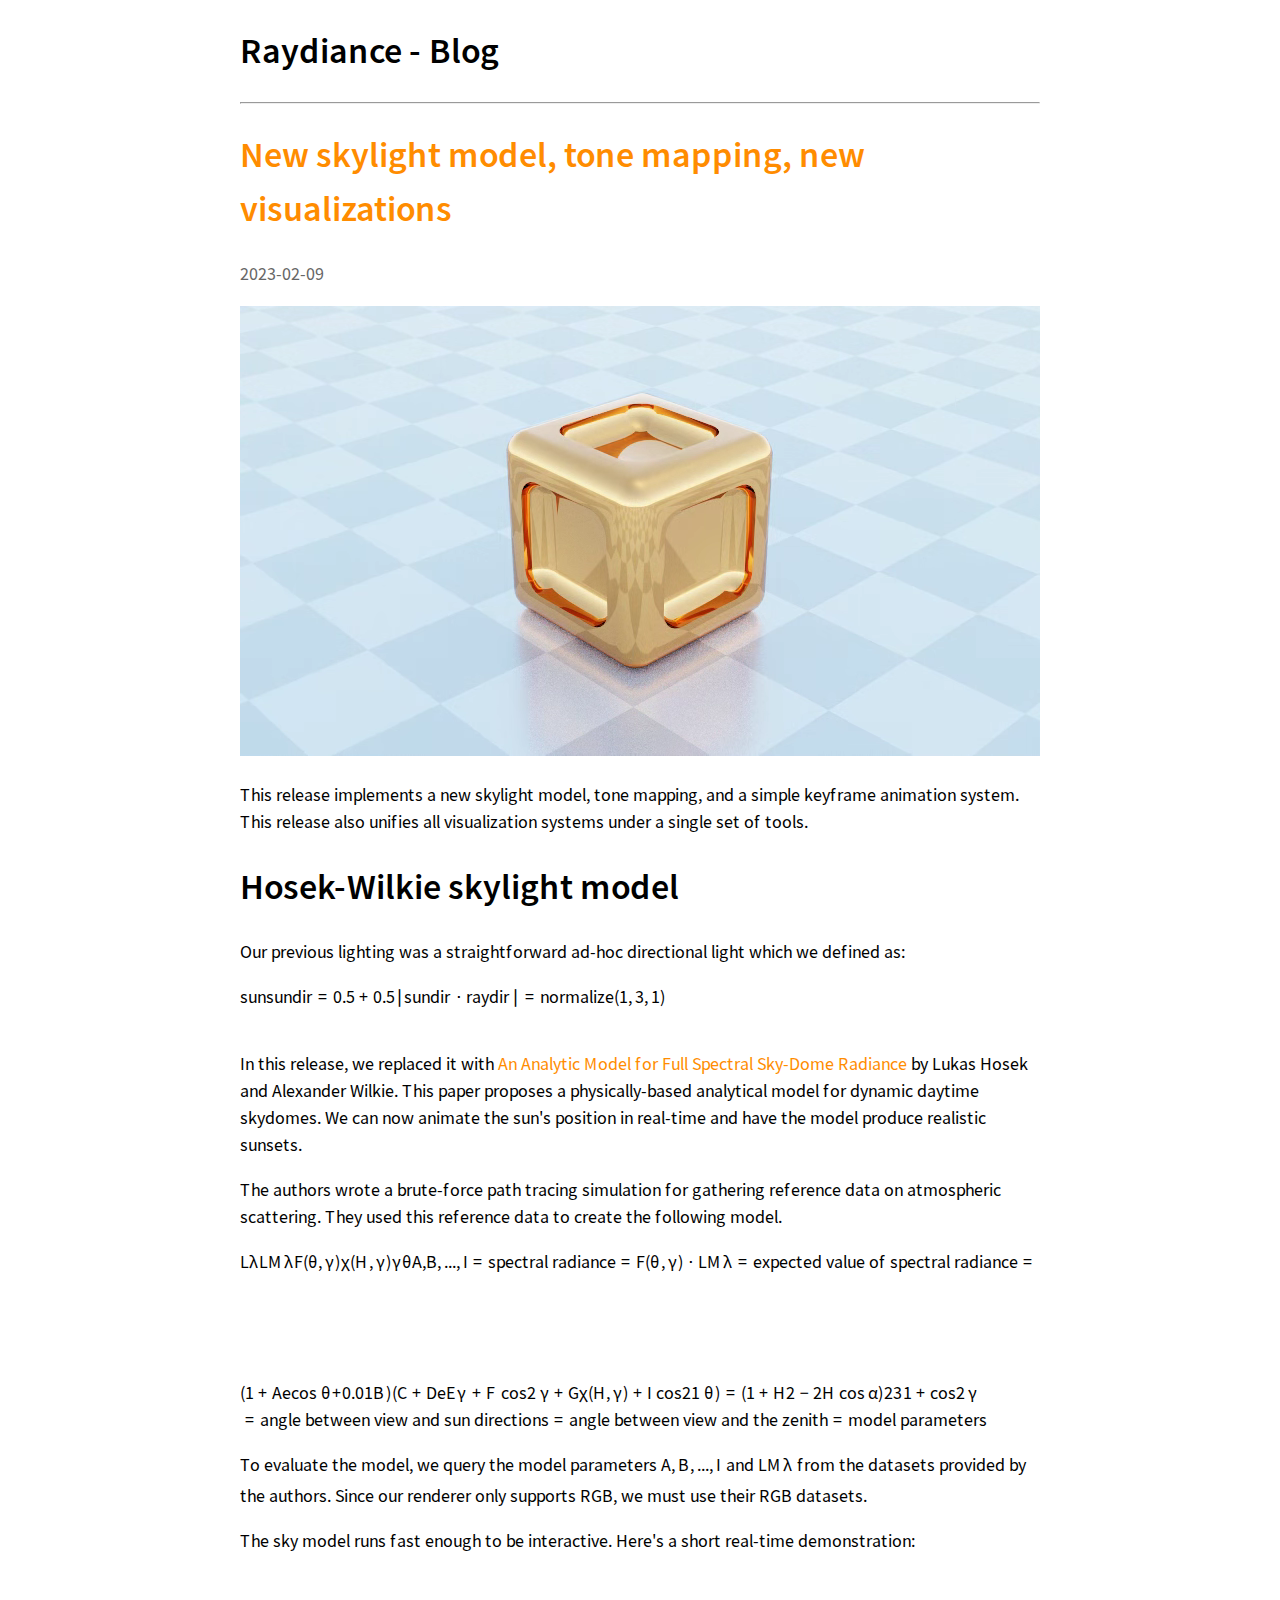
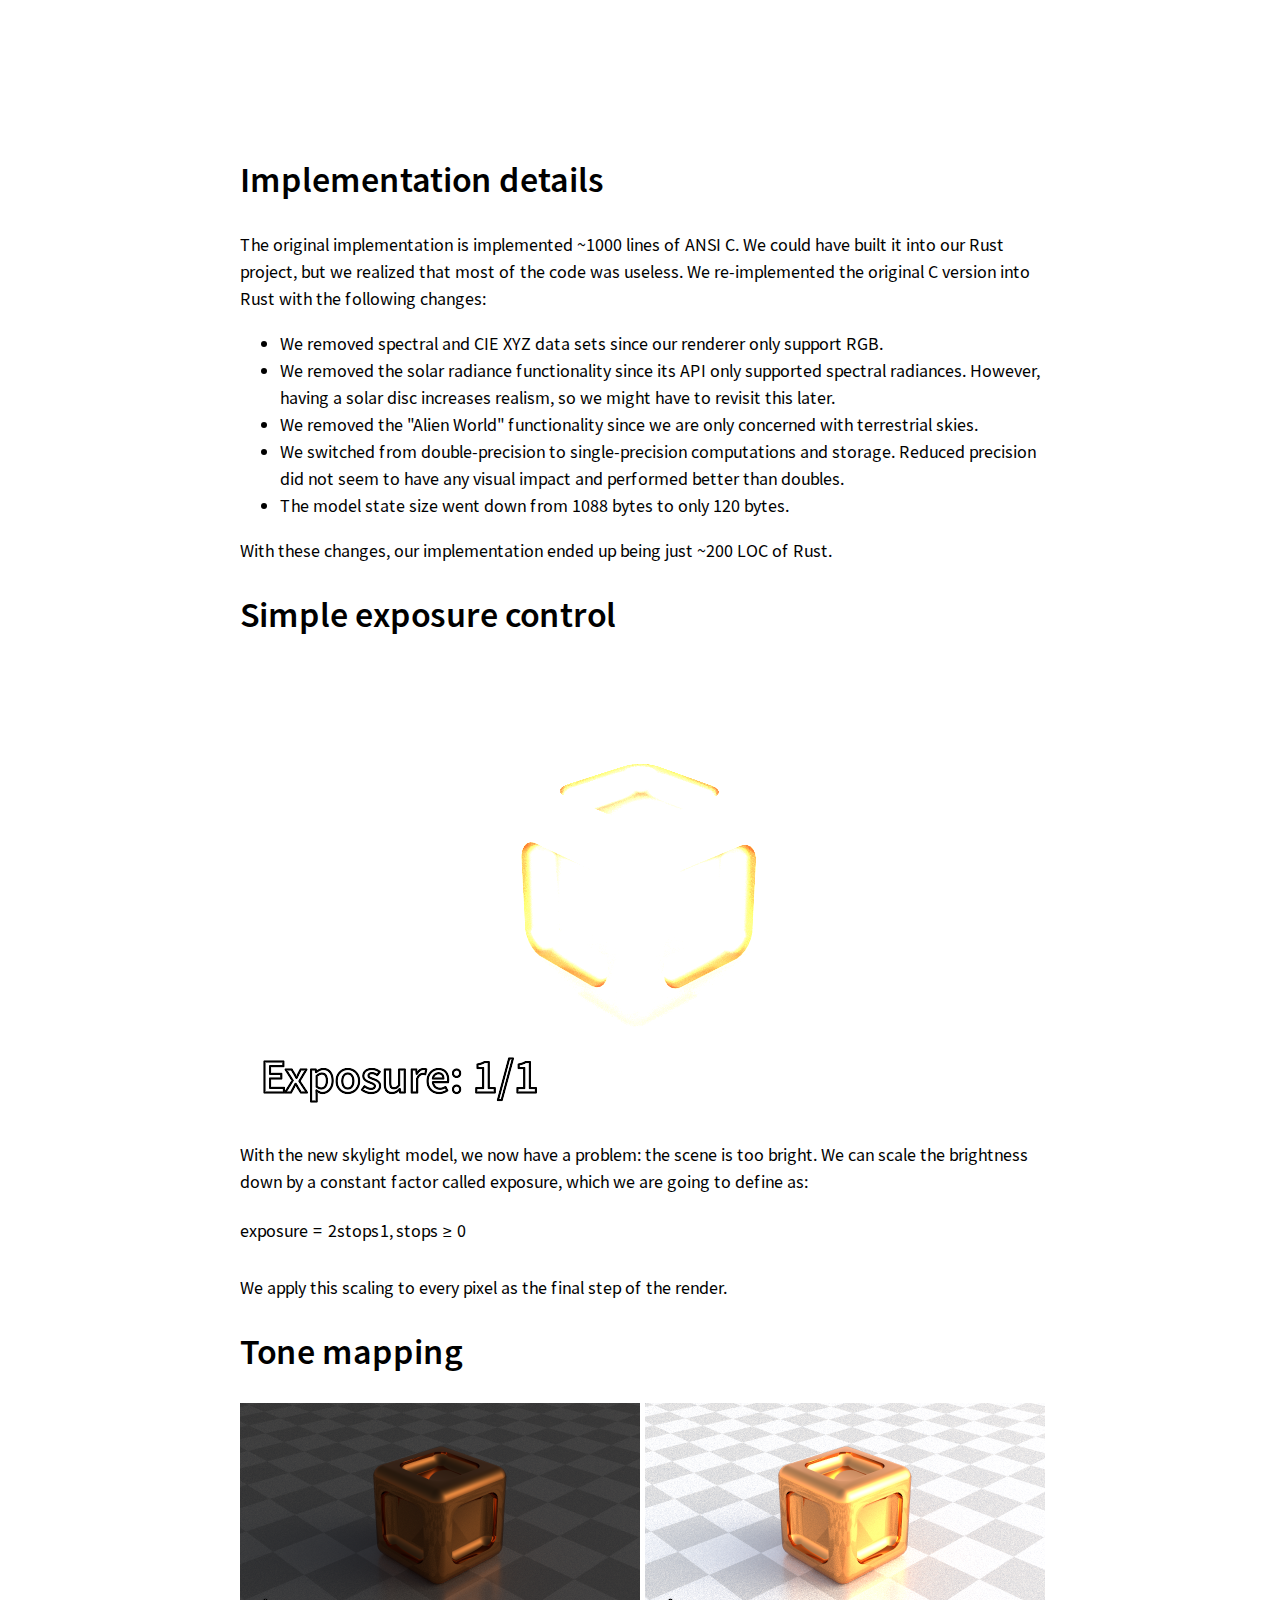
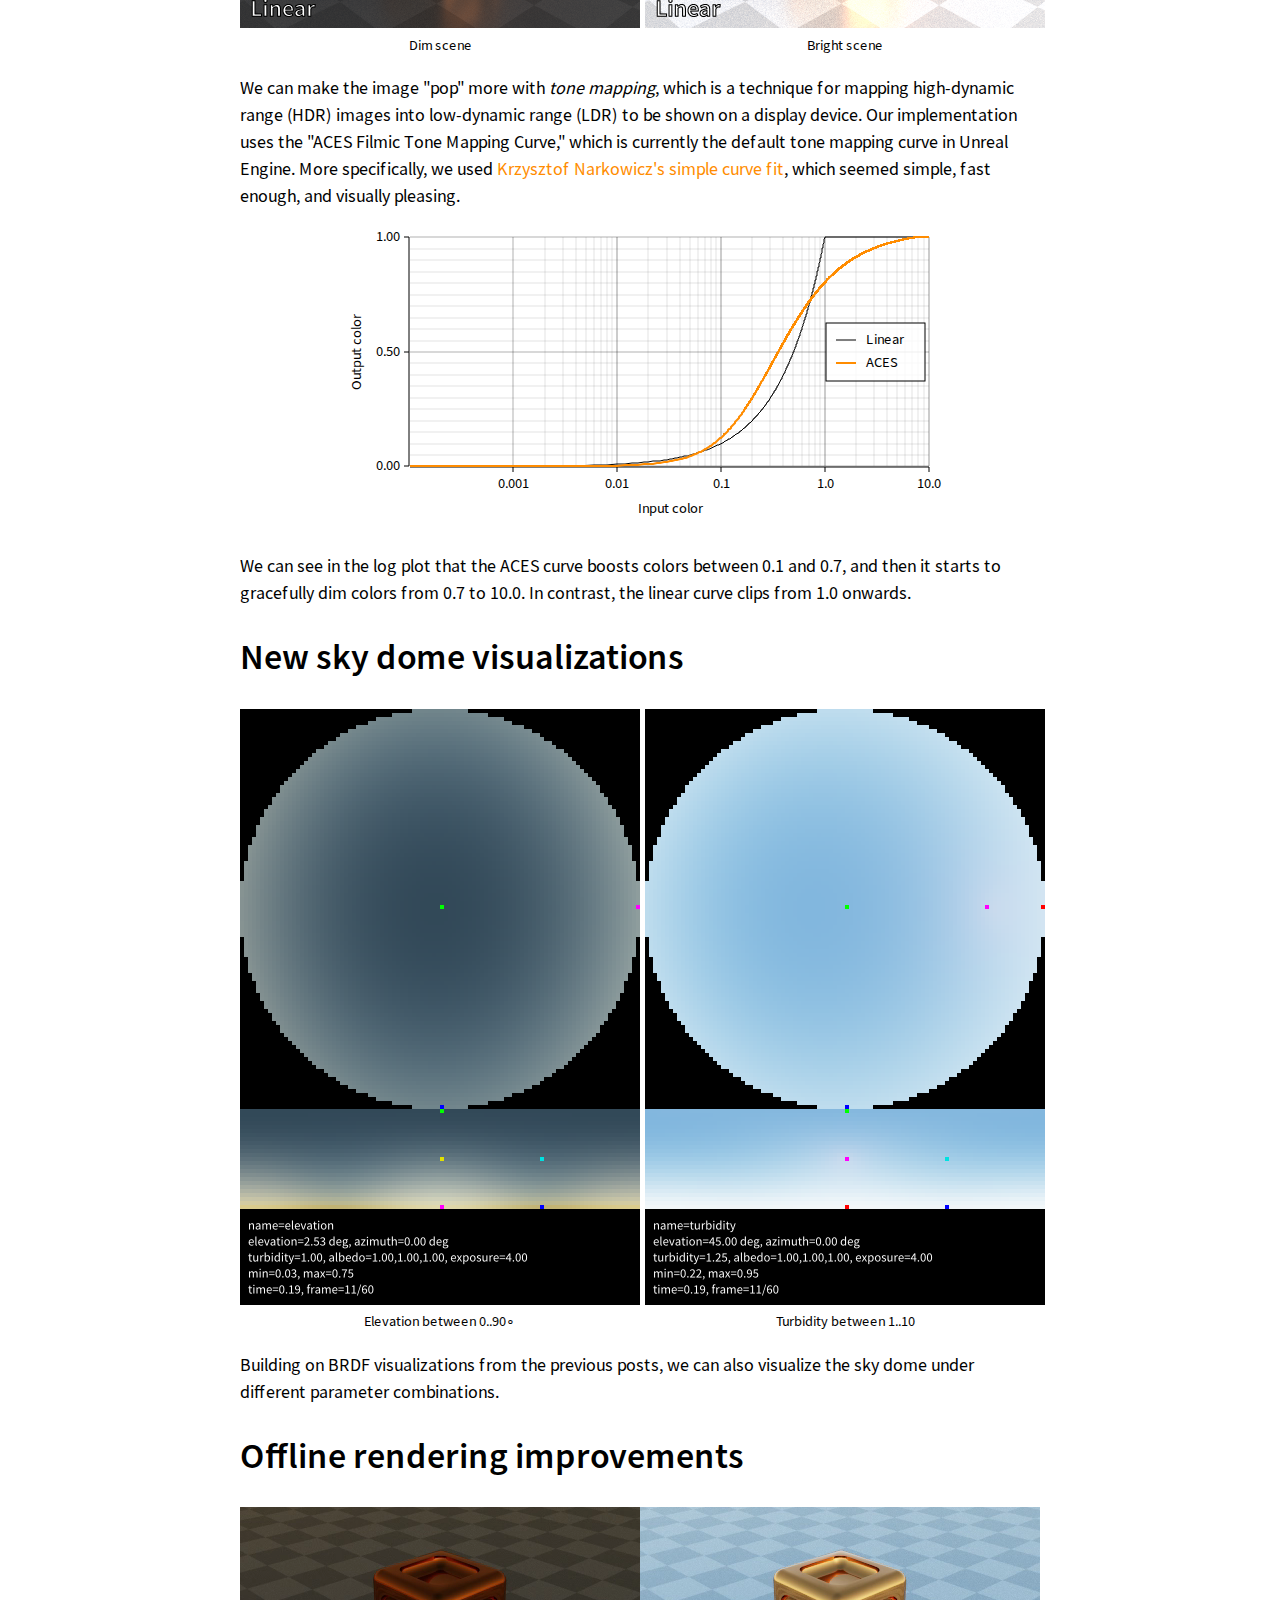
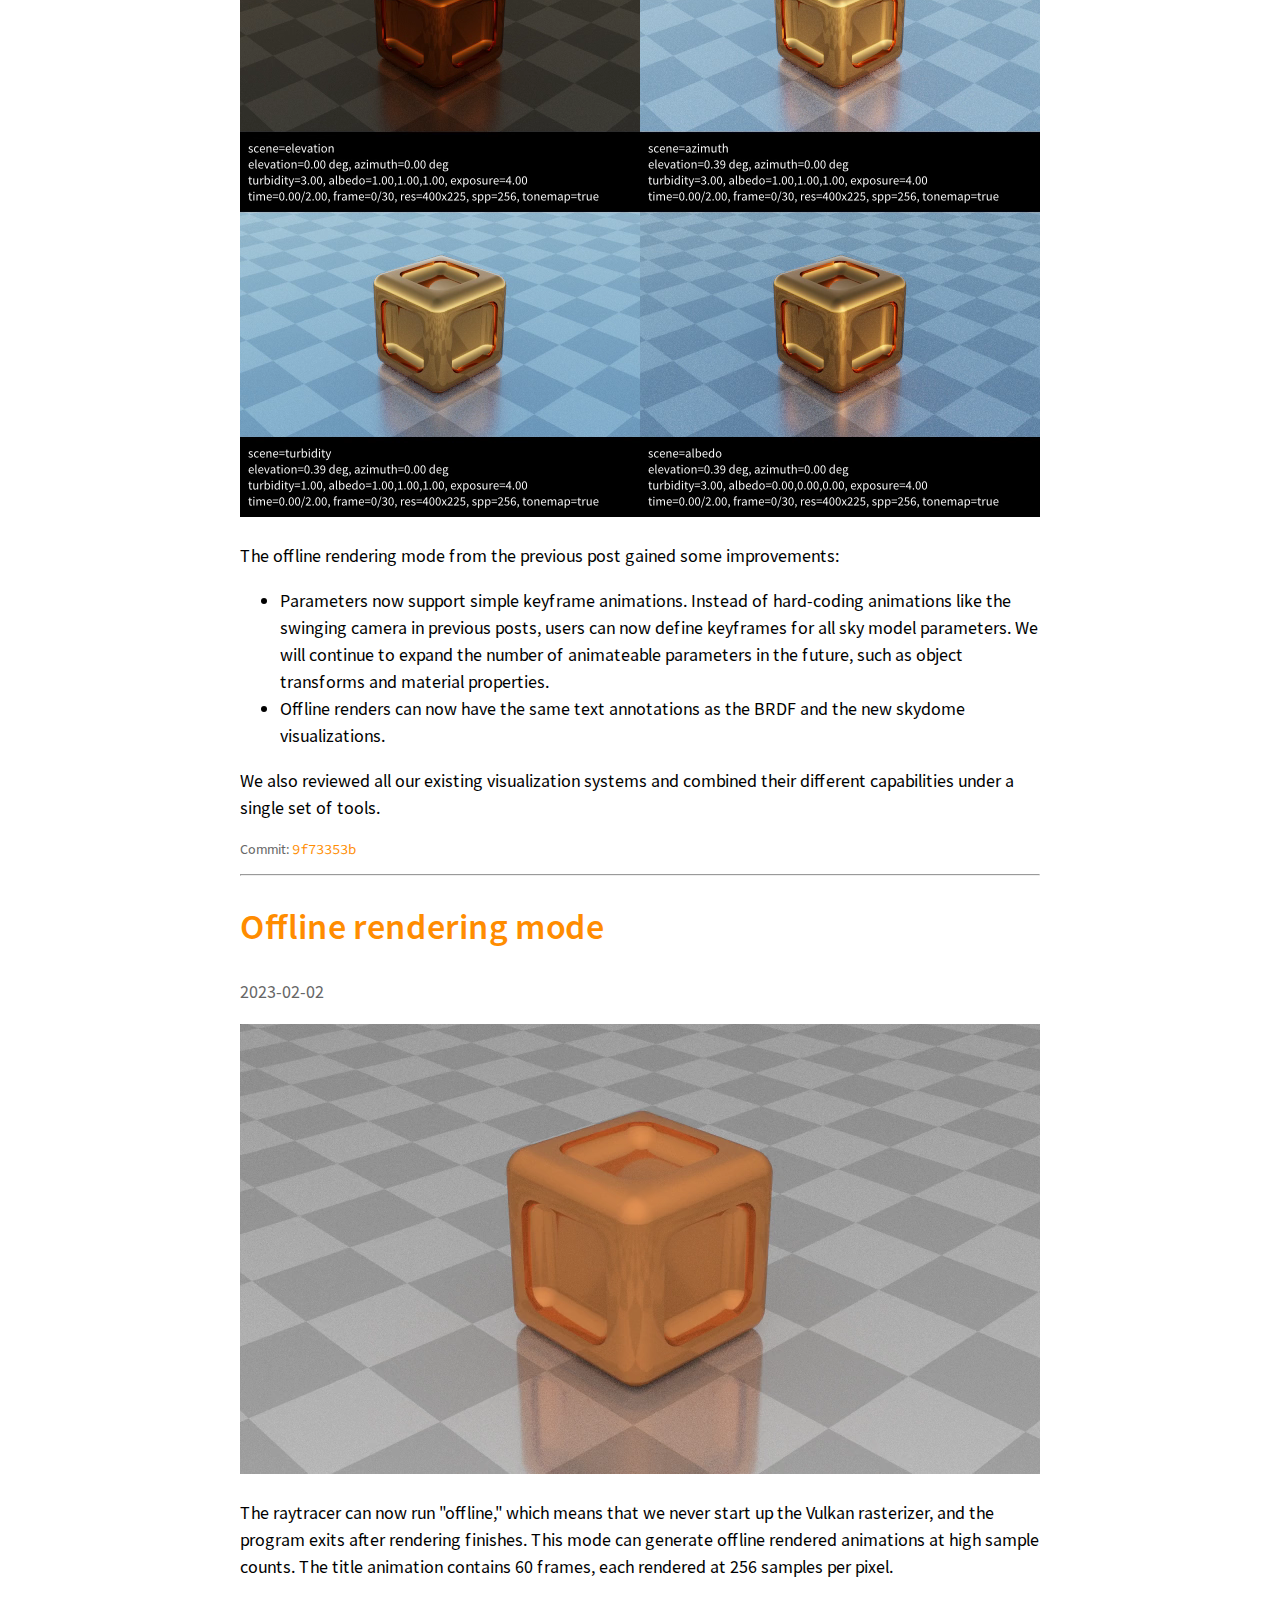
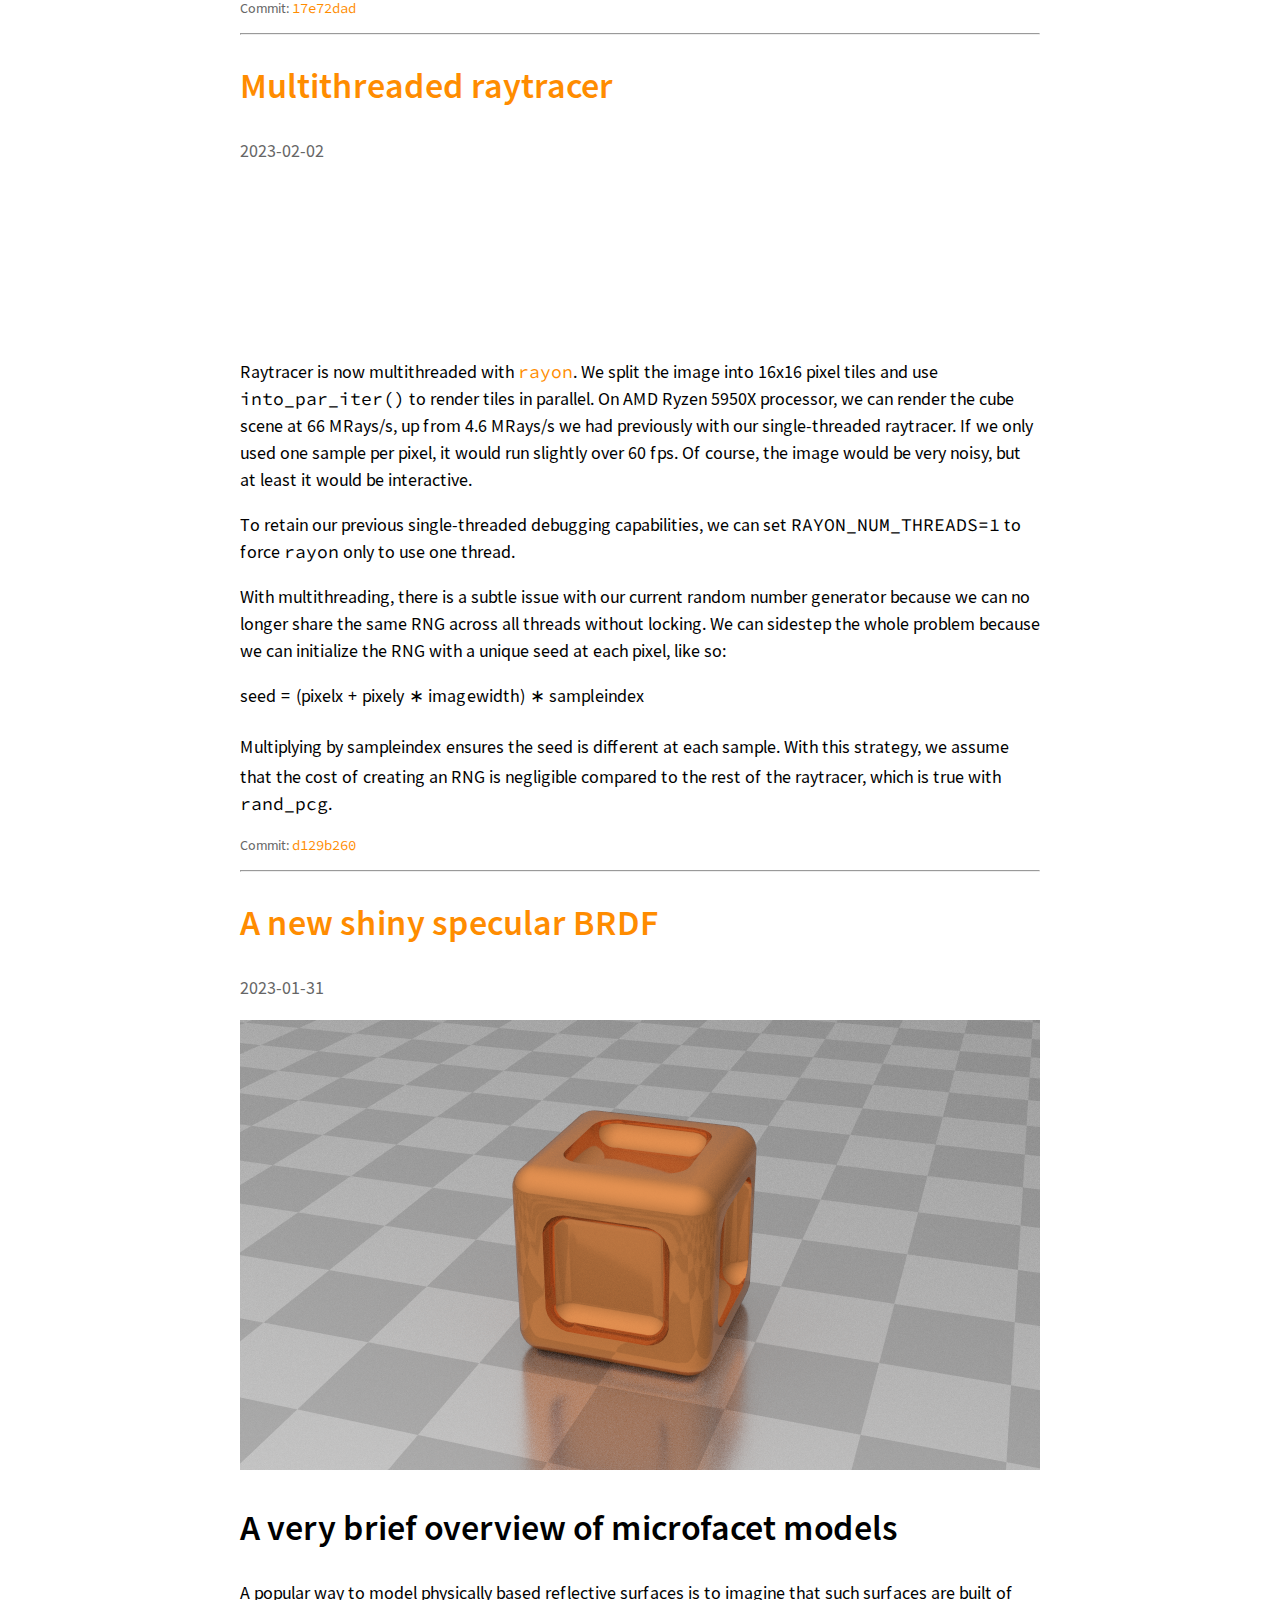
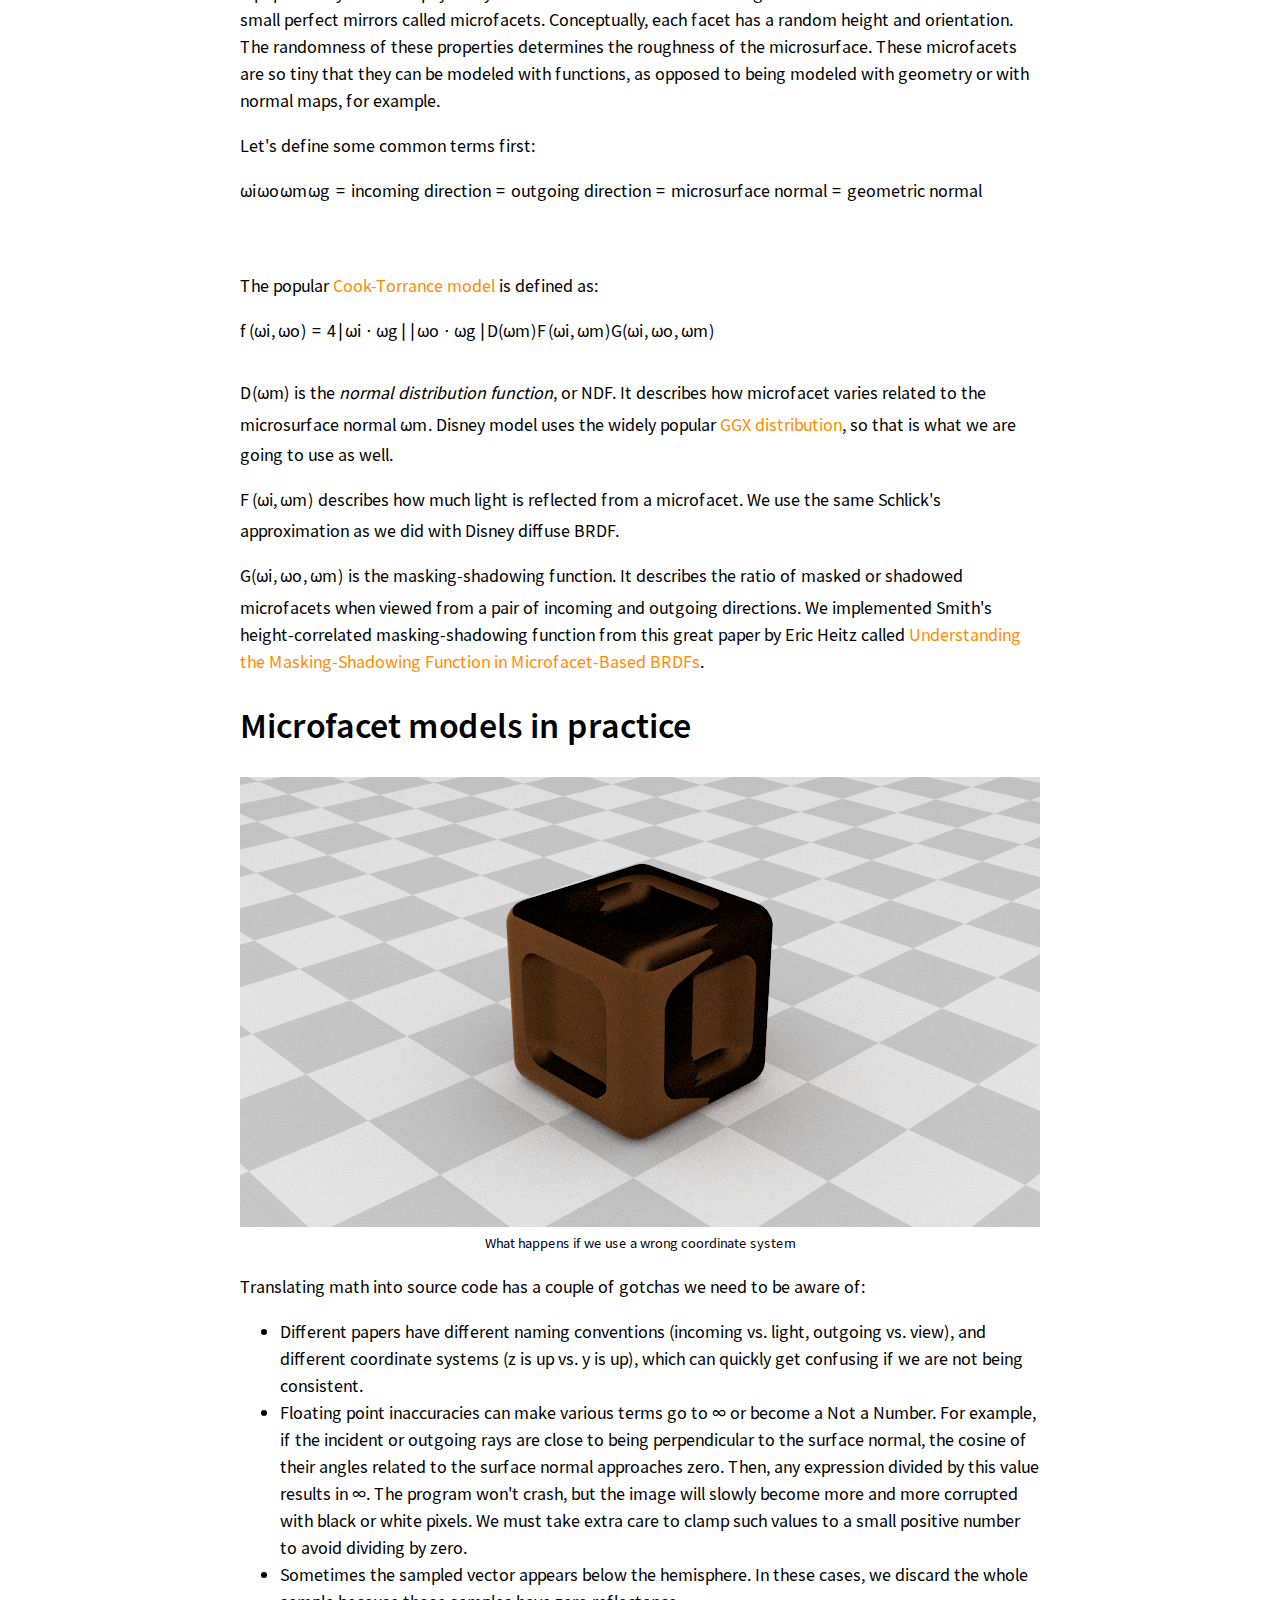
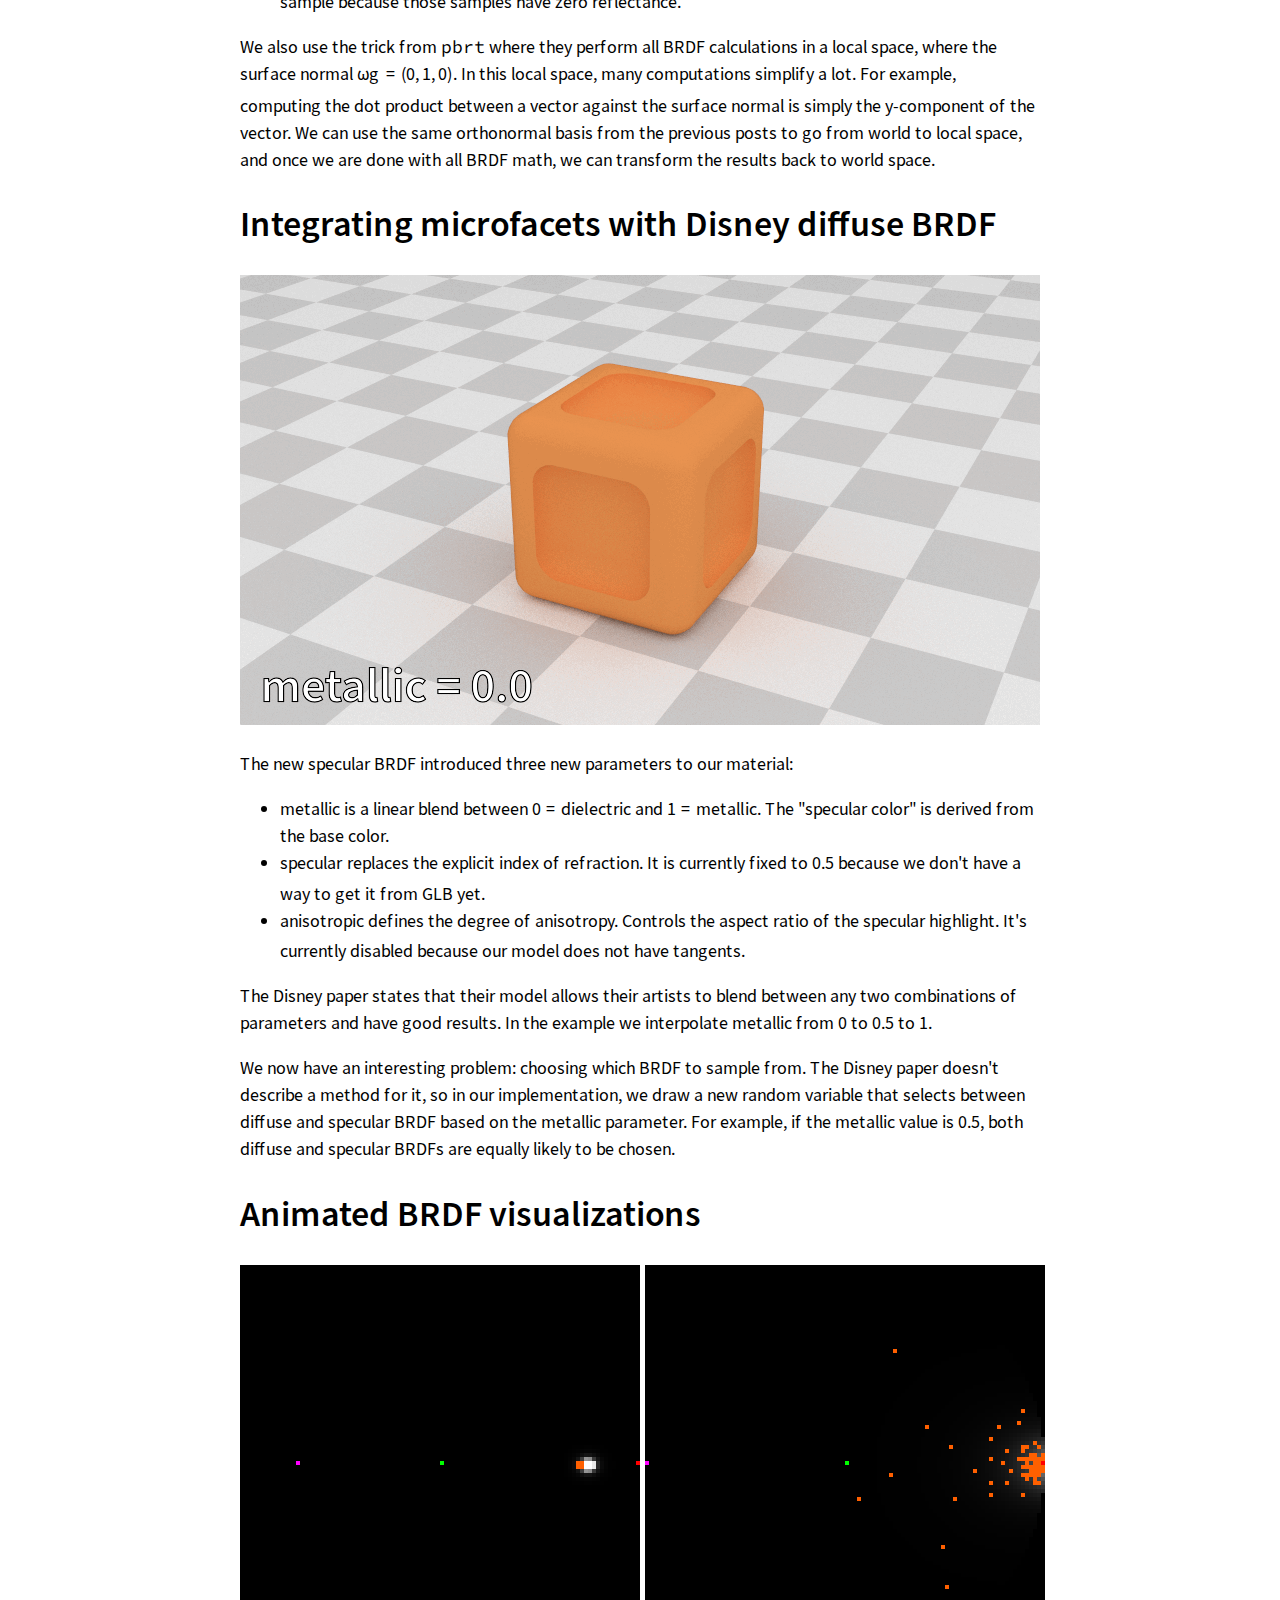
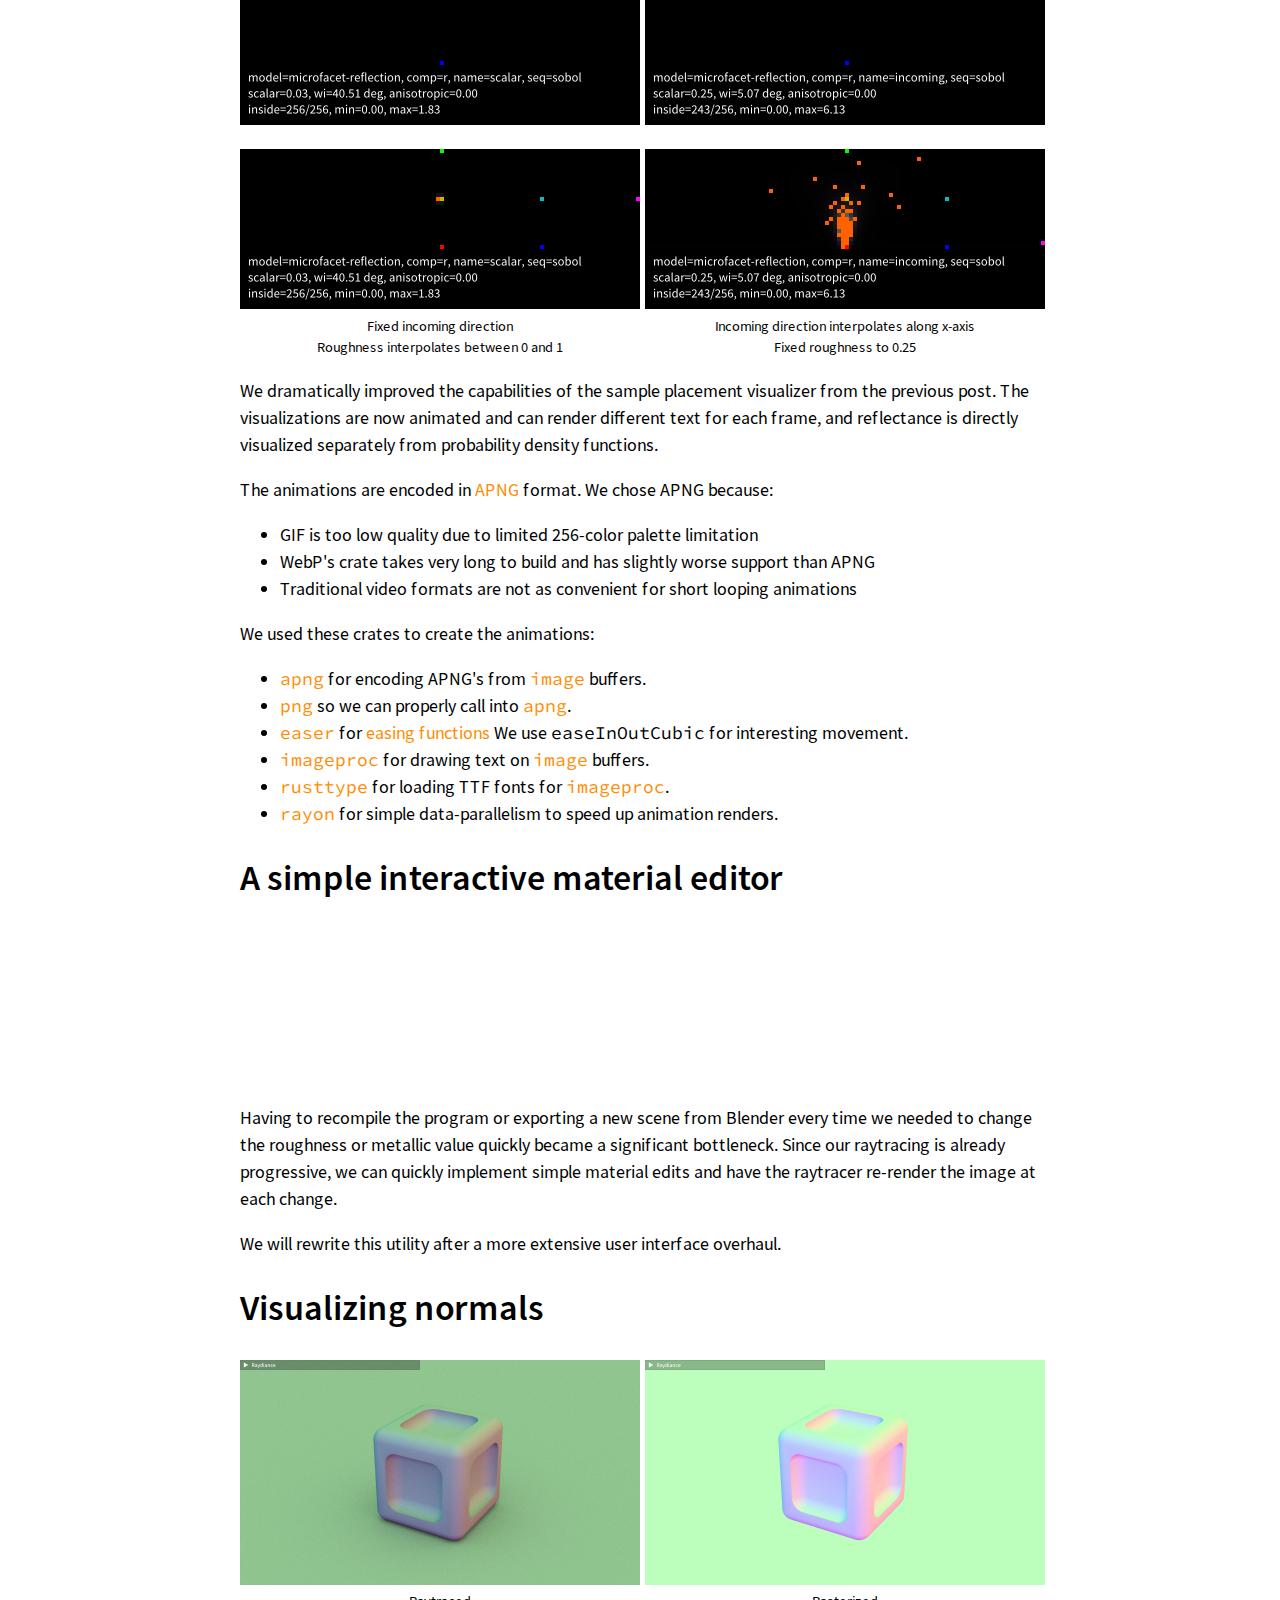
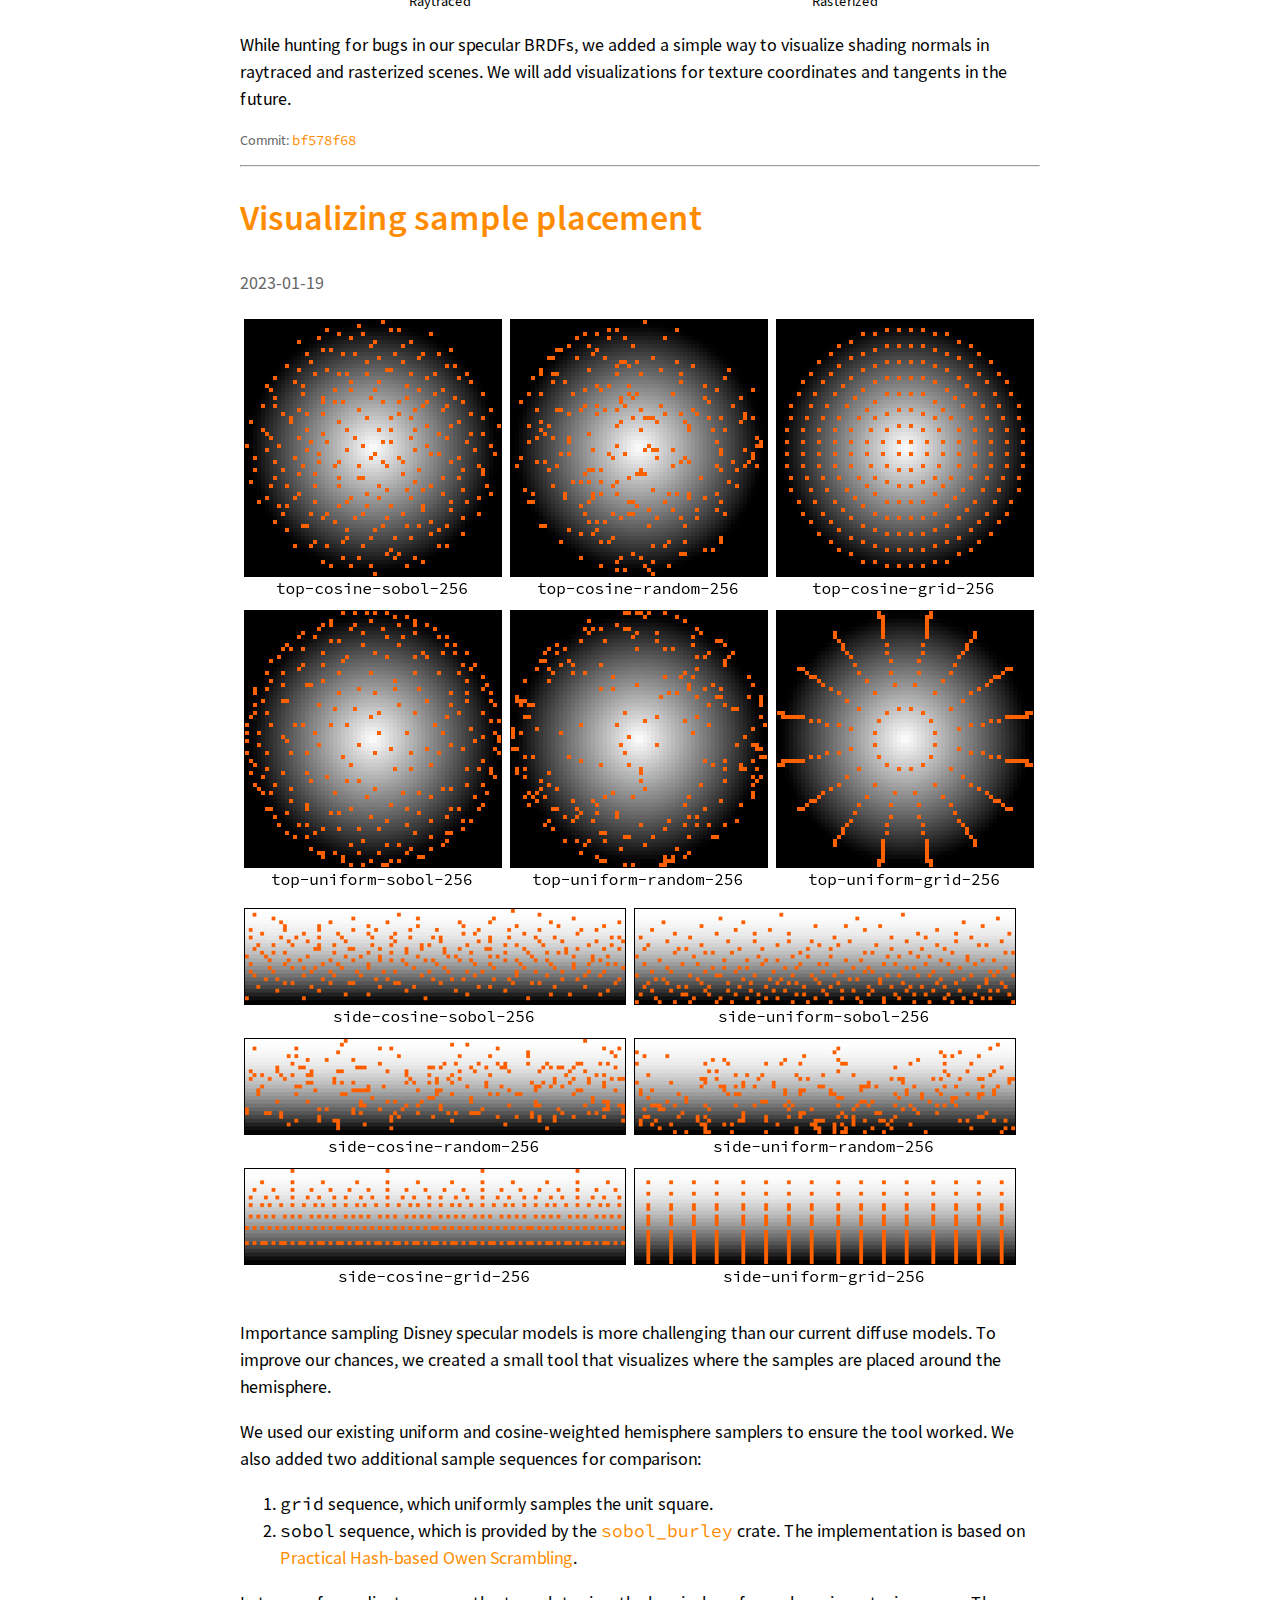
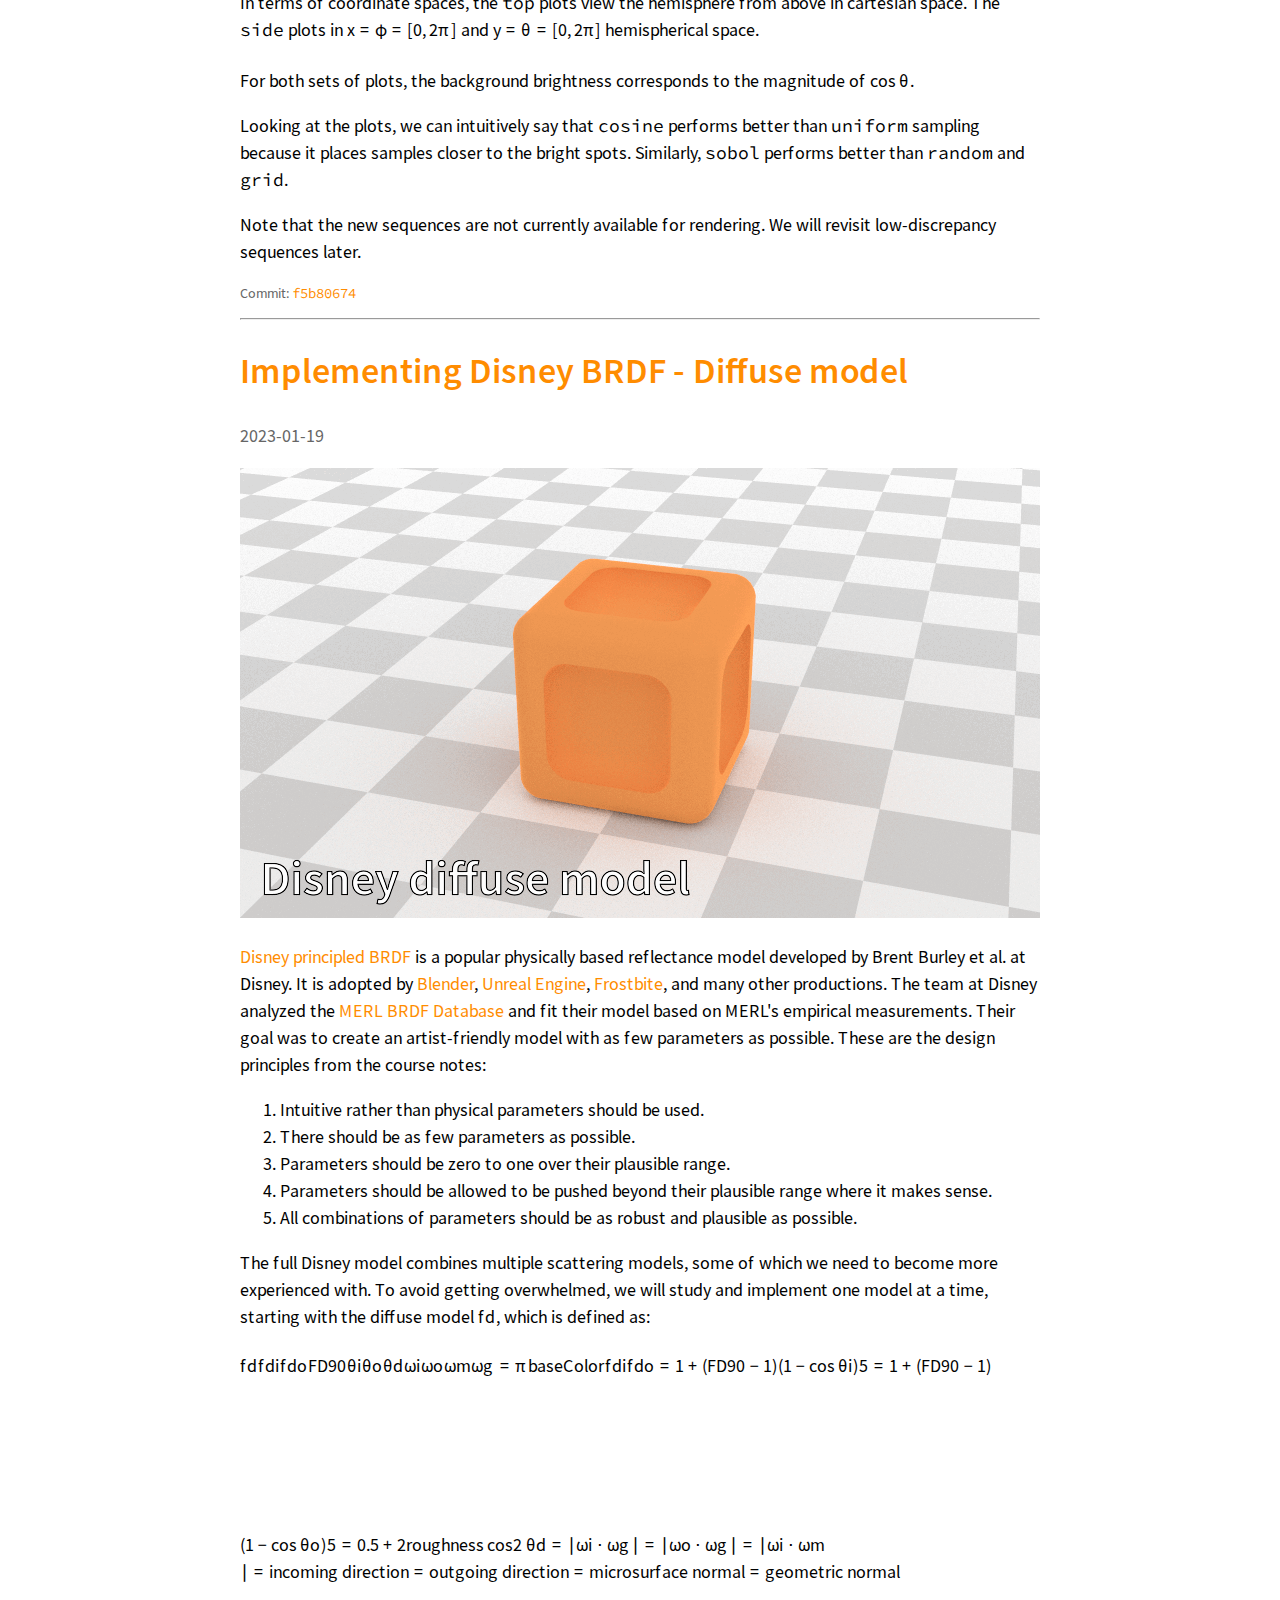
==== commit ff1afde3: "Blog: improved writing experience" ====
--- a/docs/blog/index.html
+++ b/docs/blog/index.html
@@ -146,16 +146,12 @@
     <section><h1 id="new-skylight-model"><a href="#new-skylight-model">New skylight model, tone mapping, new visualizations</a></h1>
 <article>
     <article-date>2023-02-09</article-date>
-    <article-content><p><info
-title="New skylight model, tone mapping, new visualizations"
-link="new-skylight-model"
-date="2023-02-09"
-commit="9f73353bd3de949b4268f628979847b141ad7d59"
-/></p>
-<video width="800" height="450" autoplay loop muted playsinline>
-    <source src="media/new-skylight-model/title-h265.mp4" type="video/mp4" />
-    <source src="media/new-skylight-model/title-vp9.webm" type="video/webm" />
+    <article-content><p></p>
+<p><video width="800" autoplay loop muted playsinline>
+  <source src="posts/20230209-121100-new-skylight-model/title-h265.mp4" type="video/mp4" />
+  <source src="posts/20230209-121100-new-skylight-model/title-vp9.webm" type="video/webm" />
 </video>
+</p>
 <p>This release implements a new skylight model, tone mapping, and a simple
 keyframe animation system. This release also unifies all visualization systems
 under a single set of tools.</p>
@@ -177,10 +173,11 @@
 only supports RGB, we must use their RGB datasets.</p>
 <p>The sky model runs fast enough to be interactive. Here's a short real-time
 demonstration:</p>
-<video width="800" height="450" autoplay loop muted playsinline>
-    <source src="media/new-skylight-model/editor-demo-h265.mp4" type="video/mp4" />
-    <source src="media/new-skylight-model/editor-demo-vp9.webm" type="video/webm" />
+<p><video width="800" autoplay loop muted playsinline>
+  <source src="posts/20230209-121100-new-skylight-model/editor-demo-h265.mp4" type="video/mp4" />
+  <source src="posts/20230209-121100-new-skylight-model/editor-demo-vp9.webm" type="video/webm" />
 </video>
+</p>
 <h1>Implementation details</h1>
 <p>The original implementation is implemented ~1000 lines of ANSI C. We could have
 built it into our Rust project, but we realized that most of the code was
@@ -201,51 +198,178 @@
 </ul>
 <p>With these changes, our implementation ended up being just ~200 LOC of Rust.</p>
 <h1>Simple exposure control</h1>
-<p><img src="media/new-skylight-model/exposure.apng" alt="" /></p>
+<p><img src="posts/20230209-121100-new-skylight-model/exposure.apng" alt="" /></p>
 <p>With the new skylight model, we now have a problem: the scene is too bright. We
 can scale the brightness down by a constant factor called <span class="katex"><span class="katex-html" aria-hidden="true"><span class="base"><span class="strut" style="height:0.625em;vertical-align:-0.1944em;"></span><span class="mord mathnormal">e</span><span class="mord mathnormal">x</span><span class="mord mathnormal">p</span><span class="mord mathnormal">os</span><span class="mord mathnormal">u</span><span class="mord mathnormal">re</span></span></span></span>, which we
 are going to define as:</p>
 <p><span class="katex-display"><span class="katex"><span class="katex-html" aria-hidden="true"><span class="base"><span class="strut" style="height:0.625em;vertical-align:-0.1944em;"></span><span class="mord mathnormal">e</span><span class="mord mathnormal">x</span><span class="mord mathnormal">p</span><span class="mord mathnormal">os</span><span class="mord mathnormal">u</span><span class="mord mathnormal">re</span><span class="mspace" style="margin-right:0.2778em;"></span><span class="mrel">=</span><span class="mspace" style="margin-right:0.2778em;"></span></span><span class="base"><span class="strut" style="height:2.0074em;vertical-align:-0.686em;"></span><span class="mord"><span class="mopen nulldelimiter"></span><span class="mfrac"><span class="vlist-t vlist-t2"><span class="vlist-r"><span class="vlist" style="height:1.3214em;"><span style="top:-2.314em;"><span class="pstrut" style="height:3em;"></span><span class="mord"><span class="mord"><span class="mord">2</span><span class="msupsub"><span class="vlist-t"><span class="vlist-r"><span class="vlist" style="height:0.7196em;"><span style="top:-2.989em;margin-right:0.05em;"><span class="pstrut" style="height:2.7em;"></span><span class="sizing reset-size6 size3 mtight"><span class="mord mtight"><span class="mord mathnormal mtight">s</span><span class="mord mathnormal mtight">t</span><span class="mord mathnormal mtight">o</span><span class="mord mathnormal mtight">p</span><span class="mord mathnormal mtight">s</span></span></span></span></span></span></span></span></span></span></span><span style="top:-3.23em;"><span class="pstrut" style="height:3em;"></span><span class="frac-line" style="border-bottom-width:0.04em;"></span></span><span style="top:-3.677em;"><span class="pstrut" style="height:3em;"></span><span class="mord"><span class="mord">1</span></span></span></span><span class="vlist-s">​</span></span><span class="vlist-r"><span class="vlist" style="height:0.686em;"><span></span></span></span></span></span><span class="mclose nulldelimiter"></span></span><span class="mpunct">,</span><span class="mspace" style="margin-right:0.1667em;"></span><span class="mord mathnormal">s</span><span class="mord mathnormal">t</span><span class="mord mathnormal">o</span><span class="mord mathnormal">p</span><span class="mord mathnormal">s</span><span class="mspace" style="margin-right:0.2778em;"></span><span class="mrel">≥</span><span class="mspace" style="margin-right:0.2778em;"></span></span><span class="base"><span class="strut" style="height:0.6444em;"></span><span class="mord">0</span></span></span></span></span></p>
 <p>We apply this scaling to every pixel as the final step of the render.</p>
 <h1>Tone mapping</h1>
-<article-image-pair>
-    <article-caption-image>
-        <img src="media/new-skylight-model/tonemap-compare-dim.apng" width="100%"/>
-        Dim scene
-    </article-caption-image>
-    <article-caption-image>
-        <img src="media/new-skylight-model/tonemap-compare-bright.apng" width="100%"/>
-        Bright scene
-    </article-caption-image>
+<p><article-image-pair>
+  <article-caption-image>
+    <img src="posts/20230209-121100-new-skylight-model/tonemap-compare-dim.apng" style="max-width: 400px" />
+    Dim scene
+  </article-caption-image>
+  <article-caption-image>
+    <img src="posts/20230209-121100-new-skylight-model/tonemap-compare-bright.apng" style="max-width: 400px" />
+    Bright scene
+  </article-caption-image>
 </article-image-pair>
+</p>
 <p>We can make the image &quot;pop&quot; more with <em>tone mapping</em>, which is a technique for
 mapping high-dynamic range (HDR) images into low-dynamic range (LDR) to be shown
 on a display device. Our implementation uses the &quot;ACES Filmic Tone Mapping
 Curve,&quot; which is currently the default tone mapping curve in Unreal Engine. More
 specifically, we used <a href="https://knarkowicz.wordpress.com/2016/01/06/aces-filmic-tone-mapping-curve/">Krzysztof Narkowicz's simple curve fit</a>, which
 seemed simple, fast enough, and visually pleasing.</p>
-<p><svg width="800" height="300" viewBox="0 0 600 300" xmlns="http://www.w3.org/2000/svg"><line opacity="0.1" stroke="#000000" stroke-width="1" x1="173" y1="239" x2="173" y2="10"/><line opacity="0.1" stroke="#000000" stroke-width="1" x1="205" y1="239" x2="205" y2="10"/><line opacity="0.1" stroke="#000000" stroke-width="1" x1="223" y1="239" x2="223" y2="10"/><line opacity="0.1" stroke="#000000" stroke-width="1" x1="236" y1="239" x2="236" y2="10"/><line opacity="0.1" stroke="#000000" stroke-width="1" x1="246" y1="239" x2="246" y2="10"/><line opacity="0.1" stroke="#000000" stroke-width="1" x1="254" y1="239" x2="254" y2="10"/><line opacity="0.1" stroke="#000000" stroke-width="1" x1="261" y1="239" x2="261" y2="10"/><line opacity="0.1" stroke="#000000" stroke-width="1" x1="267" y1="239" x2="267" y2="10"/><line opacity="0.1" stroke="#000000" stroke-width="1" x1="272" y1="239" x2="272" y2="10"/><line opacity="0.1" stroke="#000000" stroke-width="1" x1="277" y1="239" x2="277" y2="10"/><line opacity="0.1" stroke="#000000" stroke-width="1" x1="277" y1="239" x2="277" y2="10"/><line opacity="0.1" stroke="#000000" stroke-width="1" x1="308" y1="239" x2="308" y2="10"/><line opacity="0.1" stroke="#000000" stroke-width="1" x1="327" y1="239" x2="327" y2="10"/><line opacity="0.1" stroke="#000000" stroke-width="1" x1="340" y1="239" x2="340" y2="10"/><line opacity="0.1" stroke="#000000" stroke-width="1" x1="350" y1="239" x2="350" y2="10"/><line opacity="0.1" stroke="#000000" stroke-width="1" x1="358" y1="239" x2="358" y2="10"/><line opacity="0.1" stroke="#000000" stroke-width="1" x1="365" y1="239" x2="365" y2="10"/><line opacity="0.1" stroke="#000000" stroke-width="1" x1="371" y1="239" x2="371" y2="10"/><line opacity="0.1" stroke="#000000" stroke-width="1" x1="376" y1="239" x2="376" y2="10"/><line opacity="0.1" stroke="#000000" stroke-width="1" x1="381" y1="239" x2="381" y2="10"/><line opacity="0.1" stroke="#000000" stroke-width="1" x1="381" y1="239" x2="381" y2="10"/><line opacity="0.1" stroke="#000000" stroke-width="1" x1="412" y1="239" x2="412" y2="10"/><line opacity="0.1" stroke="#000000" stroke-width="1" x1="430" y1="239" x2="430" y2="10"/><line opacity="0.1" stroke="#000000" stroke-width="1" x1="443" y1="239" x2="443" y2="10"/><line opacity="0.1" stroke="#000000" stroke-width="1" x1="453" y1="239" x2="453" y2="10"/><line opacity="0.1" stroke="#000000" stroke-width="1" x1="462" y1="239" x2="462" y2="10"/><line opacity="0.1" stroke="#000000" stroke-width="1" x1="469" y1="239" x2="469" y2="10"/><line opacity="0.1" stroke="#000000" stroke-width="1" x1="475" y1="239" x2="475" y2="10"/><line opacity="0.1" stroke="#000000" stroke-width="1" x1="480" y1="239" x2="480" y2="10"/><line opacity="0.1" stroke="#000000" stroke-width="1" x1="485" y1="239" x2="485" y2="10"/><line opacity="0.1" stroke="#000000" stroke-width="1" x1="485" y1="239" x2="485" y2="10"/><line opacity="0.1" stroke="#000000" stroke-width="1" x1="516" y1="239" x2="516" y2="10"/><line opacity="0.1" stroke="#000000" stroke-width="1" x1="534" y1="239" x2="534" y2="10"/><line opacity="0.1" stroke="#000000" stroke-width="1" x1="547" y1="239" x2="547" y2="10"/><line opacity="0.1" stroke="#000000" stroke-width="1" x1="557" y1="239" x2="557" y2="10"/><line opacity="0.1" stroke="#000000" stroke-width="1" x1="565" y1="239" x2="565" y2="10"/><line opacity="0.1" stroke="#000000" stroke-width="1" x1="572" y1="239" x2="572" y2="10"/><line opacity="0.1" stroke="#000000" stroke-width="1" x1="578" y1="239" x2="578" y2="10"/><line opacity="0.1" stroke="#000000" stroke-width="1" x1="584" y1="239" x2="584" y2="10"/><line opacity="0.1" stroke="#000000" stroke-width="1" x1="589" y1="239" x2="589" y2="10"/><line opacity="0.1" stroke="#000000" stroke-width="1" x1="589" y1="239" x2="589" y2="10"/><line opacity="0.1" stroke="#000000" stroke-width="1" x1="70" y1="239" x2="589" y2="239"/><line opacity="0.1" stroke="#000000" stroke-width="1" x1="70" y1="228" x2="589" y2="228"/><line opacity="0.1" stroke="#000000" stroke-width="1" x1="70" y1="217" x2="589" y2="217"/><line opacity="0.1" stroke="#000000" stroke-width="1" x1="70" y1="205" x2="589" y2="205"/><line opacity="0.1" stroke="#000000" stroke-width="1" x1="70" y1="194" x2="589" y2="194"/><line opacity="0.1" stroke="#000000" stroke-width="1" x1="70" y1="182" x2="589" y2="182"/><line opacity="0.1" stroke="#000000" stroke-width="1" x1="70" y1="171" x2="589" y2="171"/><line opacity="0.1" stroke="#000000" stroke-width="1" x1="70" y1="159" x2="589" y2="159"/><line opacity="0.1" stroke="#000000" stroke-width="1" x1="70" y1="148" x2="589" y2="148"/><line opacity="0.1" stroke="#000000" stroke-width="1" x1="70" y1="136" x2="589" y2="136"/><line opacity="0.1" stroke="#000000" stroke-width="1" x1="70" y1="125" x2="589" y2="125"/><line opacity="0.1" stroke="#000000" stroke-width="1" x1="70" y1="114" x2="589" y2="114"/><line opacity="0.1" stroke="#000000" stroke-width="1" x1="70" y1="102" x2="589" y2="102"/><line opacity="0.1" stroke="#000000" stroke-width="1" x1="70" y1="91" x2="589" y2="91"/><line opacity="0.1" stroke="#000000" stroke-width="1" x1="70" y1="79" x2="589" y2="79"/><line opacity="0.1" stroke="#000000" stroke-width="1" x1="70" y1="68" x2="589" y2="68"/><line opacity="0.1" stroke="#000000" stroke-width="1" x1="70" y1="56" x2="589" y2="56"/><line opacity="0.1" stroke="#000000" stroke-width="1" x1="70" y1="45" x2="589" y2="45"/><line opacity="0.1" stroke="#000000" stroke-width="1" x1="70" y1="33" x2="589" y2="33"/><line opacity="0.1" stroke="#000000" stroke-width="1" x1="70" y1="22" x2="589" y2="22"/><line opacity="0.1" stroke="#000000" stroke-width="1" x1="70" y1="10" x2="589" y2="10"/><text x="10" y="125" dy="0.76em" text-anchor="middle" font-family="Source Sans Pro - Regular" font-size="14.516129032258064" opacity="1" fill="#000000" transform="rotate(270, 10, 125)">Output color</text><text x="330" y="290" dy="-0.5ex" text-anchor="middle" font-family="Source Sans Pro - Regular" font-size="14.516129032258064" opacity="1" fill="#000000">Input color</text><line opacity="0.2" stroke="#000000" stroke-width="1" x1="173" y1="239" x2="173" y2="10"/><line opacity="0.2" stroke="#000000" stroke-width="1" x1="277" y1="239" x2="277" y2="10"/><line opacity="0.2" stroke="#000000" stroke-width="1" x1="381" y1="239" x2="381" y2="10"/><line opacity="0.2" stroke="#000000" stroke-width="1" x1="485" y1="239" x2="485" y2="10"/><line opacity="0.2" stroke="#000000" stroke-width="1" x1="589" y1="239" x2="589" y2="10"/><line opacity="0.2" stroke="#000000" stroke-width="1" x1="70" y1="239" x2="589" y2="239"/><line opacity="0.2" stroke="#000000" stroke-width="1" x1="70" y1="125" x2="589" y2="125"/><line opacity="0.2" stroke="#000000" stroke-width="1" x1="70" y1="10" x2="589" y2="10"/><polyline fill="none" opacity="1" stroke="#000000" stroke-width="1" points="69,10 69,239 "/><text x="60" y="239" dy="0.5ex" text-anchor="end" font-family="Source Sans Pro - Regular" font-size="14.516129032258064" opacity="1" fill="#000000">0.00</text><polyline fill="none" opacity="1" stroke="#000000" stroke-width="1" points="64,239 69,239 "/><text x="60" y="125" dy="0.5ex" text-anchor="end" font-family="Source Sans Pro - Regular" font-size="14.516129032258064" opacity="1" fill="#000000">0.50</text><polyline fill="none" opacity="1" stroke="#000000" stroke-width="1" points="64,125 69,125 "/><text x="60" y="10" dy="0.5ex" text-anchor="end" font-family="Source Sans Pro - Regular" font-size="14.516129032258064" opacity="1" fill="#000000">1.00</text><polyline fill="none" opacity="1" stroke="#000000" stroke-width="1" points="64,10 69,10 "/><polyline fill="none" opacity="1" stroke="#000000" stroke-width="1" points="70,240 589,240 "/><text x="173" y="250" dy="0.76em" text-anchor="middle" font-family="Source Sans Pro - Regular" font-size="14.516129032258064" opacity="1" fill="#000000">0.001</text><polyline fill="none" opacity="1" stroke="#000000" stroke-width="1" points="173,240 173,245 "/><text x="277" y="250" dy="0.76em" text-anchor="middle" font-family="Source Sans Pro - Regular" font-size="14.516129032258064" opacity="1" fill="#000000">0.01</text><polyline fill="none" opacity="1" stroke="#000000" stroke-width="1" points="277,240 277,245 "/><text x="381" y="250" dy="0.76em" text-anchor="middle" font-family="Source Sans Pro - Regular" font-size="14.516129032258064" opacity="1" fill="#000000">0.1</text><polyline fill="none" opacity="1" stroke="#000000" stroke-width="1" points="381,240 381,245 "/><text x="485" y="250" dy="0.76em" text-anchor="middle" font-family="Source Sans Pro - Regular" font-size="14.516129032258064" opacity="1" fill="#000000">1.0</text><polyline fill="none" opacity="1" stroke="#000000" stroke-width="1" points="485,240 485,245 "/><text x="589" y="250" dy="0.76em" text-anchor="middle" font-family="Source Sans Pro - Regular" font-size="14.516129032258064" opacity="1" fill="#000000">10.0</text><polyline fill="none" opacity="1" stroke="#000000" stroke-width="1" points="589,240 589,245 "/><polyline fill="none" opacity="1" stroke="#000000" stroke-width="1" points="70,239 205,239 236,239 254,238 267,238 277,237 285,237 292,236 298,236 304,235 308,235 313,234 317,234 320,234 324,233 327,233 330,232 332,232 335,231 337,231 340,230 342,230 344,229 346,229 348,229 350,228 351,228 353,227 355,227 356,226 358,226 359,225 361,225 362,224 364,224 365,223 366,223 367,223 369,222 370,222 371,221 372,221 373,220 374,220 375,219 376,219 377,218 378,218 379,218 380,217 381,217 382,216 383,216 384,215 384,215 385,214 386,214 387,213 388,213 388,212 389,212 390,212 391,211 391,211 392,210 393,210 393,209 394,209 395,208 395,208 396,207 397,207 397,207 398,206 399,206 399,205 400,205 400,204 401,204 402,203 402,203 403,202 403,202 404,201 404,201 405,201 405,200 406,200 406,199 407,199 407,198 408,198 408,197 409,197 409,196 410,196 410,196 411,195 411,195 412,194 412,194 413,193 413,193 413,192 414,192 414,191 415,191 415,190 416,190 416,190 416,189 417,189 417,188 418,188 418,187 418,187 419,186 419,186 420,185 420,185 420,185 421,184 421,184 421,183 422,183 422,182 423,182 423,181 423,181 424,180 424,180 424,180 425,179 425,179 425,178 426,178 426,177 426,177 427,176 427,176 427,175 428,175 428,174 428,174 429,174 429,173 429,173 430,172 430,172 430,171 430,171 431,170 431,170 431,169 432,169 432,169 432,168 432,168 433,167 433,167 433,166 434,166 434,165 434,165 434,164 435,164 435,163 435,163 436,163 436,162 436,162 436,161 437,161 437,160 437,160 437,159 438,159 438,158 438,158 438,158 439,157 439,157 439,156 439,156 440,155 440,155 440,154 440,154 441,153 441,153 441,152 441,152 442,152 442,151 442,151 442,150 442,150 443,149 443,149 443,148 443,148 444,147 444,147 444,147 444,146 445,146 445,145 445,145 445,144 445,144 446,143 446,143 446,142 446,142 446,141 447,141 447,141 447,140 447,140 447,139 448,139 448,138 448,138 448,137 449,137 449,136 449,136 449,136 449,135 449,135 450,134 450,134 450,133 450,133 450,132 451,132 451,131 451,131 451,130 451,130 452,130 452,129 452,129 452,128 452,128 453,127 453,127 453,126 453,126 453,125 453,125 454,125 454,124 454,124 454,123 454,123 455,122 455,122 455,121 455,121 455,120 455,120 456,120 456,119 456,119 456,118 456,118 456,117 457,117 457,116 457,116 457,115 457,115 457,114 458,114 458,114 458,113 458,113 458,112 458,112 459,111 459,111 459,110 459,110 459,109 459,109 460,109 460,108 460,108 460,107 460,107 460,106 460,106 461,105 461,105 461,104 461,104 461,103 461,103 462,103 462,102 462,102 462,101 462,101 462,100 462,100 463,99 463,99 463,98 463,98 463,98 463,97 463,97 464,96 464,96 464,95 464,95 464,94 464,94 464,93 465,93 465,92 465,92 465,92 465,91 465,91 465,90 466,90 466,89 466,89 466,88 466,88 466,87 466,87 467,87 467,86 467,86 467,85 467,85 467,84 467,84 467,83 468,83 468,82 468,82 468,81 468,81 468,81 468,80 468,80 469,79 469,79 469,78 469,78 469,77 469,77 469,76 470,76 470,76 470,75 470,75 470,74 470,74 470,73 470,73 471,72 471,72 471,71 471,71 471,70 471,70 471,70 471,69 471,69 472,68 472,68 472,67 472,67 472,66 472,66 472,65 472,65 473,65 473,64 473,64 473,63 473,63 473,62 473,62 473,61 474,61 474,60 474,60 474,60 474,59 474,59 474,58 474,58 474,57 475,57 475,56 475,56 475,55 475,55 475,54 475,54 475,54 475,53 476,53 476,52 476,52 476,51 476,51 476,50 476,50 476,49 476,49 477,49 477,48 477,48 477,47 477,47 477,46 477,46 477,45 477,45 477,44 478,44 478,43 478,43 478,43 478,42 478,42 478,41 478,41 478,40 479,40 479,39 479,39 479,38 479,38 479,38 479,37 479,37 479,36 479,36 480,35 480,35 480,34 480,34 480,33 480,33 480,32 480,32 480,32 480,31 481,31 481,30 481,30 481,29 481,29 481,28 481,28 481,27 481,27 481,27 482,26 482,26 482,25 482,25 482,24 482,24 482,23 482,23 482,22 482,22 482,21 483,21 483,21 483,20 483,20 483,19 483,19 483,18 483,18 483,17 483,17 484,16 484,16 484,16 484,15 484,15 484,14 484,14 484,13 484,13 484,12 484,12 485,11 485,11 485,10 485,10 485,10 485,10 485,10 485,10 485,10 485,10 485,10 486,10 486,10 486,10 486,10 486,10 486,10 486,10 486,10 486,10 486,10 486,10 486,10 487,10 487,10 487,10 487,10 487,10 487,10 487,10 487,10 487,10 487,10 487,10 487,10 488,10 488,10 488,10 488,10 488,10 488,10 488,10 488,10 488,10 488,10 488,10 489,10 489,10 489,10 489,10 489,10 489,10 489,10 489,10 489,10 489,10 489,10 489,10 489,10 490,10 490,10 490,10 490,10 490,10 490,10 490,10 490,10 490,10 490,10 490,10 490,10 491,10 491,10 491,10 491,10 491,10 491,10 491,10 491,10 491,10 491,10 491,10 491,10 491,10 492,10 492,10 492,10 492,10 492,10 492,10 492,10 492,10 492,10 492,10 492,10 492,10 492,10 493,10 493,10 493,10 493,10 493,10 493,10 493,10 493,10 493,10 493,10 493,10 493,10 493,10 494,10 494,10 494,10 494,10 494,10 494,10 494,10 494,10 494,10 494,10 494,10 494,10 494,10 494,10 495,10 495,10 495,10 495,10 495,10 495,10 495,10 495,10 495,10 495,10 495,10 495,10 495,10 495,10 496,10 496,10 496,10 496,10 496,10 496,10 496,10 496,10 496,10 496,10 496,10 496,10 496,10 496,10 497,10 497,10 497,10 497,10 497,10 497,10 497,10 497,10 497,10 497,10 497,10 497,10 497,10 497,10 497,10 498,10 498,10 498,10 498,10 498,10 498,10 498,10 498,10 498,10 498,10 498,10 498,10 498,10 498,10 498,10 499,10 499,10 499,10 499,10 499,10 499,10 499,10 499,10 499,10 499,10 499,10 499,10 499,10 499,10 499,10 500,10 500,10 500,10 500,10 500,10 500,10 500,10 500,10 500,10 500,10 500,10 500,10 500,10 500,10 500,10 501,10 501,10 501,10 501,10 501,10 501,10 501,10 501,10 501,10 501,10 501,10 501,10 501,10 501,10 501,10 501,10 502,10 502,10 502,10 502,10 502,10 502,10 502,10 502,10 502,10 502,10 502,10 502,10 502,10 502,10 502,10 502,10 502,10 503,10 503,10 503,10 503,10 503,10 503,10 503,10 503,10 503,10 503,10 503,10 503,10 503,10 503,10 503,10 503,10 504,10 504,10 504,10 504,10 504,10 504,10 504,10 504,10 504,10 504,10 504,10 504,10 504,10 504,10 504,10 504,10 504,10 505,10 505,10 505,10 505,10 505,10 505,10 505,10 505,10 505,10 505,10 505,10 505,10 505,10 505,10 505,10 505,10 505,10 505,10 506,10 506,10 506,10 506,10 506,10 506,10 506,10 506,10 506,10 506,10 506,10 506,10 506,10 506,10 506,10 506,10 506,10 507,10 507,10 507,10 507,10 507,10 507,10 507,10 507,10 507,10 507,10 507,10 507,10 507,10 507,10 507,10 507,10 507,10 507,10 507,10 508,10 508,10 508,10 508,10 508,10 508,10 508,10 508,10 508,10 508,10 508,10 508,10 508,10 508,10 508,10 508,10 508,10 508,10 509,10 509,10 509,10 509,10 509,10 509,10 509,10 509,10 509,10 509,10 509,10 509,10 509,10 509,10 509,10 509,10 509,10 509,10 509,10 510,10 510,10 510,10 510,10 510,10 510,10 510,10 510,10 510,10 510,10 510,10 510,10 510,10 510,10 510,10 510,10 510,10 510,10 510,10 510,10 511,10 511,10 511,10 511,10 511,10 511,10 511,10 511,10 511,10 511,10 511,10 511,10 511,10 511,10 511,10 511,10 511,10 511,10 511,10 511,10 512,10 512,10 512,10 512,10 512,10 512,10 512,10 512,10 512,10 512,10 512,10 512,10 512,10 512,10 512,10 512,10 512,10 512,10 512,10 512,10 513,10 513,10 513,10 513,10 513,10 513,10 513,10 513,10 513,10 513,10 513,10 513,10 513,10 513,10 513,10 513,10 513,10 513,10 513,10 513,10 513,10 514,10 514,10 514,10 514,10 514,10 514,10 514,10 514,10 514,10 514,10 514,10 514,10 514,10 514,10 514,10 514,10 514,10 514,10 514,10 514,10 514,10 515,10 515,10 515,10 515,10 515,10 515,10 515,10 515,10 515,10 515,10 515,10 515,10 515,10 515,10 515,10 515,10 515,10 515,10 515,10 515,10 515,10 515,10 516,10 516,10 516,10 516,10 516,10 516,10 516,10 516,10 516,10 516,10 516,10 516,10 516,10 516,10 516,10 516,10 516,10 516,10 516,10 516,10 516,10 516,10 517,10 517,10 517,10 517,10 517,10 517,10 517,10 517,10 517,10 517,10 517,10 517,10 517,10 517,10 517,10 517,10 517,10 517,10 517,10 517,10 517,10 517,10 517,10 518,10 518,10 518,10 518,10 518,10 518,10 518,10 518,10 518,10 518,10 518,10 518,10 518,10 518,10 518,10 518,10 518,10 518,10 518,10 518,10 518,10 518,10 518,10 519,10 519,10 519,10 519,10 519,10 519,10 519,10 519,10 519,10 519,10 519,10 519,10 519,10 519,10 519,10 519,10 519,10 519,10 519,10 519,10 519,10 519,10 519,10 520,10 520,10 520,10 520,10 520,10 520,10 520,10 520,10 520,10 520,10 520,10 520,10 520,10 520,10 520,10 520,10 520,10 520,10 520,10 520,10 520,10 520,10 520,10 520,10 520,10 521,10 521,10 521,10 521,10 521,10 521,10 521,10 521,10 521,10 521,10 521,10 521,10 521,10 521,10 521,10 521,10 521,10 521,10 521,10 521,10 521,10 521,10 521,10 521,10 521,10 522,10 522,10 522,10 522,10 522,10 522,10 522,10 522,10 522,10 522,10 522,10 522,10 522,10 522,10 522,10 522,10 522,10 522,10 522,10 522,10 522,10 522,10 522,10 522,10 522,10 523,10 523,10 523,10 523,10 523,10 523,10 523,10 523,10 523,10 523,10 523,10 523,10 523,10 523,10 523,10 523,10 523,10 523,10 523,10 523,10 523,10 523,10 523,10 523,10 523,10 523,10 524,10 524,10 524,10 524,10 524,10 524,10 524,10 524,10 524,10 524,10 524,10 524,10 524,10 524,10 524,10 524,10 524,10 524,10 524,10 524,10 524,10 524,10 524,10 524,10 524,10 524,10 525,10 525,10 525,10 525,10 525,10 525,10 525,10 525,10 525,10 525,10 525,10 525,10 525,10 525,10 525,10 525,10 525,10 525,10 525,10 525,10 525,10 525,10 525,10 525,10 525,10 525,10 525,10 525,10 526,10 526,10 526,10 526,10 526,10 526,10 526,10 526,10 526,10 526,10 526,10 526,10 526,10 526,10 526,10 526,10 526,10 526,10 526,10 526,10 526,10 526,10 526,10 526,10 526,10 526,10 526,10 527,10 527,10 527,10 527,10 527,10 527,10 527,10 527,10 527,10 527,10 527,10 527,10 527,10 527,10 527,10 527,10 527,10 527,10 527,10 527,10 527,10 527,10 527,10 527,10 527,10 527,10 527,10 527,10 527,10 528,10 528,10 528,10 528,10 528,10 528,10 528,10 528,10 528,10 528,10 528,10 528,10 528,10 528,10 528,10 528,10 528,10 528,10 528,10 528,10 528,10 528,10 528,10 528,10 528,10 528,10 528,10 528,10 528,10 529,10 529,10 529,10 529,10 529,10 529,10 529,10 529,10 529,10 529,10 529,10 529,10 529,10 529,10 529,10 529,10 529,10 529,10 529,10 529,10 529,10 529,10 529,10 529,10 529,10 529,10 529,10 529,10 529,10 530,10 530,10 530,10 530,10 530,10 530,10 530,10 530,10 530,10 530,10 530,10 530,10 530,10 530,10 530,10 530,10 530,10 530,10 530,10 530,10 530,10 530,10 530,10 530,10 530,10 530,10 530,10 530,10 530,10 530,10 531,10 531,10 531,10 531,10 531,10 531,10 531,10 531,10 531,10 531,10 531,10 531,10 531,10 531,10 531,10 531,10 531,10 531,10 531,10 531,10 531,10 531,10 531,10 531,10 531,10 531,10 531,10 531,10 531,10 531,10 531,10 532,10 532,10 532,10 532,10 532,10 532,10 532,10 532,10 532,10 532,10 532,10 532,10 532,10 532,10 532,10 532,10 532,10 532,10 532,10 532,10 532,10 532,10 532,10 532,10 532,10 532,10 532,10 532,10 532,10 532,10 532,10 532,10 533,10 533,10 533,10 533,10 533,10 533,10 533,10 533,10 533,10 533,10 533,10 533,10 533,10 533,10 533,10 533,10 533,10 533,10 533,10 533,10 533,10 533,10 533,10 533,10 533,10 533,10 533,10 533,10 533,10 533,10 533,10 533,10 533,10 534,10 534,10 534,10 534,10 534,10 534,10 534,10 534,10 534,10 534,10 534,10 534,10 534,10 534,10 534,10 534,10 534,10 534,10 534,10 534,10 534,10 534,10 534,10 534,10 534,10 534,10 534,10 534,10 534,10 534,10 534,10 534,10 534,10 535,10 535,10 535,10 535,10 535,10 535,10 535,10 535,10 535,10 535,10 535,10 535,10 535,10 535,10 535,10 535,10 535,10 535,10 535,10 535,10 535,10 535,10 535,10 535,10 535,10 535,10 535,10 535,10 535,10 535,10 535,10 535,10 535,10 536,10 536,10 536,10 536,10 536,10 536,10 536,10 536,10 536,10 536,10 536,10 536,10 536,10 536,10 536,10 536,10 536,10 536,10 536,10 536,10 536,10 536,10 536,10 536,10 536,10 536,10 536,10 536,10 536,10 536,10 536,10 536,10 536,10 536,10 536,10 537,10 537,10 537,10 537,10 537,10 537,10 537,10 537,10 537,10 537,10 537,10 537,10 537,10 537,10 537,10 537,10 537,10 537,10 537,10 537,10 537,10 537,10 537,10 537,10 537,10 537,10 537,10 537,10 537,10 537,10 537,10 537,10 537,10 537,10 537,10 538,10 538,10 538,10 538,10 538,10 538,10 538,10 538,10 538,10 538,10 538,10 538,10 538,10 538,10 538,10 538,10 538,10 538,10 538,10 538,10 538,10 538,10 538,10 538,10 538,10 538,10 538,10 538,10 538,10 538,10 538,10 538,10 538,10 538,10 538,10 538,10 538,10 539,10 539,10 539,10 539,10 539,10 539,10 539,10 539,10 539,10 539,10 539,10 539,10 539,10 539,10 539,10 539,10 539,10 539,10 539,10 539,10 539,10 539,10 539,10 539,10 539,10 539,10 539,10 539,10 539,10 539,10 539,10 539,10 539,10 539,10 539,10 539,10 539,10 540,10 540,10 540,10 540,10 540,10 540,10 540,10 540,10 540,10 540,10 540,10 540,10 540,10 540,10 540,10 540,10 540,10 540,10 540,10 540,10 540,10 540,10 540,10 540,10 540,10 540,10 540,10 540,10 540,10 540,10 540,10 540,10 540,10 540,10 540,10 540,10 540,10 541,10 541,10 541,10 541,10 541,10 541,10 541,10 541,10 541,10 541,10 541,10 541,10 541,10 541,10 541,10 541,10 541,10 541,10 541,10 541,10 541,10 541,10 541,10 541,10 541,10 541,10 541,10 541,10 541,10 541,10 541,10 541,10 541,10 541,10 541,10 541,10 541,10 541,10 541,10 542,10 542,10 542,10 542,10 542,10 542,10 542,10 542,10 542,10 542,10 542,10 542,10 542,10 542,10 542,10 542,10 542,10 542,10 542,10 542,10 542,10 542,10 542,10 542,10 542,10 542,10 542,10 542,10 542,10 542,10 542,10 542,10 542,10 542,10 542,10 542,10 542,10 542,10 542,10 542,10 543,10 543,10 543,10 543,10 543,10 543,10 543,10 543,10 543,10 543,10 543,10 543,10 543,10 543,10 543,10 543,10 543,10 543,10 543,10 543,10 543,10 543,10 543,10 543,10 543,10 543,10 543,10 543,10 543,10 543,10 543,10 543,10 543,10 543,10 543,10 543,10 543,10 543,10 543,10 543,10 544,10 544,10 544,10 544,10 544,10 544,10 544,10 544,10 544,10 544,10 544,10 544,10 544,10 544,10 544,10 544,10 544,10 544,10 544,10 544,10 544,10 544,10 544,10 544,10 544,10 544,10 544,10 544,10 544,10 544,10 544,10 544,10 544,10 544,10 544,10 544,10 544,10 544,10 544,10 544,10 544,10 545,10 545,10 545,10 545,10 545,10 545,10 545,10 545,10 545,10 545,10 545,10 545,10 545,10 545,10 545,10 545,10 545,10 545,10 545,10 545,10 545,10 545,10 545,10 545,10 545,10 545,10 545,10 545,10 545,10 545,10 545,10 545,10 545,10 545,10 545,10 545,10 545,10 545,10 545,10 545,10 545,10 545,10 545,10 546,10 546,10 546,10 546,10 546,10 546,10 546,10 546,10 546,10 546,10 546,10 546,10 546,10 546,10 546,10 546,10 546,10 546,10 546,10 546,10 546,10 546,10 546,10 546,10 546,10 546,10 546,10 546,10 546,10 546,10 546,10 546,10 546,10 546,10 546,10 546,10 546,10 546,10 546,10 546,10 546,10 546,10 546,10 547,10 547,10 547,10 547,10 547,10 547,10 547,10 547,10 547,10 547,10 547,10 547,10 547,10 547,10 547,10 547,10 547,10 547,10 547,10 547,10 547,10 547,10 547,10 547,10 547,10 547,10 547,10 547,10 547,10 547,10 547,10 547,10 547,10 547,10 547,10 547,10 547,10 547,10 547,10 547,10 547,10 547,10 547,10 547,10 548,10 548,10 548,10 548,10 548,10 548,10 548,10 548,10 548,10 548,10 548,10 548,10 548,10 548,10 548,10 548,10 548,10 548,10 548,10 548,10 548,10 548,10 548,10 548,10 548,10 548,10 548,10 548,10 548,10 548,10 548,10 548,10 548,10 548,10 548,10 548,10 548,10 548,10 548,10 548,10 548,10 548,10 548,10 548,10 548,10 549,10 549,10 549,10 549,10 549,10 549,10 549,10 549,10 549,10 549,10 549,10 549,10 549,10 549,10 549,10 549,10 549,10 549,10 549,10 549,10 549,10 549,10 549,10 549,10 549,10 549,10 549,10 549,10 549,10 549,10 549,10 549,10 549,10 549,10 549,10 549,10 549,10 549,10 549,10 549,10 549,10 549,10 549,10 549,10 549,10 549,10 550,10 550,10 550,10 550,10 550,10 550,10 550,10 550,10 550,10 550,10 550,10 550,10 550,10 550,10 550,10 550,10 550,10 550,10 550,10 550,10 550,10 550,10 550,10 550,10 550,10 550,10 550,10 550,10 550,10 550,10 550,10 550,10 550,10 550,10 550,10 550,10 550,10 550,10 550,10 550,10 550,10 550,10 550,10 550,10 550,10 550,10 550,10 550,10 551,10 551,10 551,10 551,10 551,10 551,10 551,10 551,10 551,10 551,10 551,10 551,10 551,10 551,10 551,10 551,10 551,10 551,10 551,10 551,10 551,10 551,10 551,10 551,10 551,10 551,10 551,10 551,10 551,10 551,10 551,10 551,10 551,10 551,10 551,10 551,10 551,10 551,10 551,10 551,10 551,10 551,10 551,10 551,10 551,10 551,10 551,10 551,10 552,10 552,10 552,10 552,10 552,10 552,10 552,10 552,10 552,10 552,10 552,10 552,10 552,10 552,10 552,10 552,10 552,10 552,10 552,10 552,10 552,10 552,10 552,10 552,10 552,10 552,10 552,10 552,10 552,10 552,10 552,10 552,10 552,10 552,10 552,10 552,10 552,10 552,10 552,10 552,10 552,10 552,10 552,10 552,10 552,10 552,10 552,10 552,10 552,10 553,10 553,10 553,10 553,10 553,10 553,10 553,10 553,10 553,10 553,10 553,10 553,10 553,10 553,10 553,10 553,10 553,10 553,10 553,10 553,10 553,10 553,10 553,10 553,10 553,10 553,10 553,10 553,10 553,10 553,10 553,10 553,10 553,10 553,10 553,10 553,10 553,10 553,10 553,10 553,10 553,10 553,10 553,10 553,10 553,10 553,10 553,10 553,10 553,10 553,10 553,10 554,10 554,10 554,10 554,10 554,10 554,10 554,10 554,10 554,10 554,10 554,10 554,10 554,10 554,10 554,10 554,10 554,10 554,10 554,10 554,10 554,10 554,10 554,10 554,10 554,10 554,10 554,10 554,10 554,10 554,10 554,10 554,10 554,10 554,10 554,10 554,10 554,10 554,10 554,10 554,10 554,10 554,10 554,10 554,10 554,10 554,10 554,10 554,10 554,10 554,10 554,10 555,10 555,10 555,10 555,10 555,10 555,10 555,10 555,10 555,10 555,10 555,10 555,10 555,10 555,10 555,10 555,10 555,10 555,10 555,10 555,10 555,10 555,10 555,10 555,10 555,10 555,10 555,10 555,10 555,10 555,10 555,10 555,10 555,10 555,10 555,10 555,10 555,10 555,10 555,10 555,10 555,10 555,10 555,10 555,10 555,10 555,10 555,10 555,10 555,10 555,10 555,10 555,10 555,10 556,10 556,10 556,10 556,10 556,10 556,10 556,10 556,10 556,10 556,10 556,10 556,10 556,10 556,10 556,10 556,10 556,10 556,10 556,10 556,10 556,10 556,10 556,10 556,10 556,10 556,10 556,10 556,10 556,10 556,10 556,10 556,10 556,10 556,10 556,10 556,10 556,10 556,10 556,10 556,10 556,10 556,10 556,10 556,10 556,10 556,10 556,10 556,10 556,10 556,10 556,10 556,10 556,10 556,10 557,10 557,10 557,10 557,10 557,10 557,10 557,10 557,10 557,10 557,10 557,10 557,10 557,10 557,10 557,10 557,10 557,10 557,10 557,10 557,10 557,10 557,10 557,10 557,10 557,10 557,10 557,10 557,10 557,10 557,10 557,10 557,10 557,10 557,10 557,10 557,10 557,10 557,10 557,10 557,10 557,10 557,10 557,10 557,10 557,10 557,10 557,10 557,10 557,10 557,10 557,10 557,10 557,10 557,10 557,10 558,10 558,10 558,10 558,10 558,10 558,10 558,10 558,10 558,10 558,10 558,10 558,10 558,10 558,10 558,10 558,10 558,10 558,10 558,10 558,10 558,10 558,10 558,10 558,10 558,10 558,10 558,10 558,10 558,10 558,10 558,10 558,10 558,10 558,10 558,10 558,10 558,10 558,10 558,10 558,10 558,10 558,10 558,10 558,10 558,10 558,10 558,10 558,10 558,10 558,10 558,10 558,10 558,10 558,10 558,10 558,10 558,10 559,10 559,10 559,10 559,10 559,10 559,10 559,10 559,10 559,10 559,10 559,10 559,10 559,10 559,10 559,10 559,10 559,10 559,10 559,10 559,10 559,10 559,10 559,10 559,10 559,10 559,10 559,10 559,10 559,10 559,10 559,10 559,10 559,10 559,10 559,10 559,10 559,10 559,10 559,10 559,10 559,10 559,10 559,10 559,10 559,10 559,10 559,10 559,10 559,10 559,10 559,10 559,10 559,10 559,10 559,10 559,10 559,10 560,10 560,10 560,10 560,10 560,10 560,10 560,10 560,10 560,10 560,10 560,10 560,10 560,10 560,10 560,10 560,10 560,10 560,10 560,10 560,10 560,10 560,10 560,10 560,10 560,10 560,10 560,10 560,10 560,10 560,10 560,10 560,10 560,10 560,10 560,10 560,10 560,10 560,10 560,10 560,10 560,10 560,10 560,10 560,10 560,10 560,10 560,10 560,10 560,10 560,10 560,10 560,10 560,10 560,10 560,10 560,10 560,10 560,10 560,10 561,10 561,10 561,10 561,10 561,10 561,10 561,10 561,10 561,10 561,10 561,10 561,10 561,10 561,10 561,10 561,10 561,10 561,10 561,10 561,10 561,10 561,10 561,10 561,10 561,10 561,10 561,10 561,10 561,10 561,10 561,10 561,10 561,10 561,10 561,10 561,10 561,10 561,10 561,10 561,10 561,10 561,10 561,10 561,10 561,10 561,10 561,10 561,10 561,10 561,10 561,10 561,10 561,10 561,10 561,10 561,10 561,10 561,10 561,10 561,10 562,10 562,10 562,10 562,10 562,10 562,10 562,10 562,10 562,10 562,10 562,10 562,10 562,10 562,10 562,10 562,10 562,10 562,10 562,10 562,10 562,10 562,10 562,10 562,10 562,10 562,10 562,10 562,10 562,10 562,10 562,10 562,10 562,10 562,10 562,10 562,10 562,10 562,10 562,10 562,10 562,10 562,10 562,10 562,10 562,10 562,10 562,10 562,10 562,10 562,10 562,10 562,10 562,10 562,10 562,10 562,10 562,10 562,10 562,10 562,10 562,10 562,10 563,10 563,10 563,10 563,10 563,10 563,10 563,10 563,10 563,10 563,10 563,10 563,10 563,10 563,10 563,10 563,10 563,10 563,10 563,10 563,10 563,10 563,10 563,10 563,10 563,10 563,10 563,10 563,10 563,10 563,10 563,10 563,10 563,10 563,10 563,10 563,10 563,10 563,10 563,10 563,10 563,10 563,10 563,10 563,10 563,10 563,10 563,10 563,10 563,10 563,10 563,10 563,10 563,10 563,10 563,10 563,10 563,10 563,10 563,10 563,10 563,10 563,10 563,10 564,10 564,10 564,10 564,10 564,10 564,10 564,10 564,10 564,10 564,10 564,10 564,10 564,10 564,10 564,10 564,10 564,10 564,10 564,10 564,10 564,10 564,10 564,10 564,10 564,10 564,10 564,10 564,10 564,10 564,10 564,10 564,10 564,10 564,10 564,10 564,10 564,10 564,10 564,10 564,10 564,10 564,10 564,10 564,10 564,10 564,10 564,10 564,10 564,10 564,10 564,10 564,10 564,10 564,10 564,10 564,10 564,10 564,10 564,10 564,10 564,10 564,10 564,10 564,10 565,10 565,10 565,10 565,10 565,10 565,10 565,10 565,10 565,10 565,10 565,10 565,10 565,10 565,10 565,10 565,10 565,10 565,10 565,10 565,10 565,10 565,10 565,10 565,10 565,10 565,10 565,10 565,10 565,10 565,10 565,10 565,10 565,10 565,10 565,10 565,10 565,10 565,10 565,10 565,10 565,10 565,10 565,10 565,10 565,10 565,10 565,10 565,10 565,10 565,10 565,10 565,10 565,10 565,10 565,10 565,10 565,10 565,10 565,10 565,10 565,10 565,10 565,10 565,10 565,10 565,10 566,10 566,10 566,10 566,10 566,10 566,10 566,10 566,10 566,10 566,10 566,10 566,10 566,10 566,10 566,10 566,10 566,10 566,10 566,10 566,10 566,10 566,10 566,10 566,10 566,10 566,10 566,10 566,10 566,10 566,10 566,10 566,10 566,10 566,10 566,10 566,10 566,10 566,10 566,10 566,10 566,10 566,10 566,10 566,10 566,10 566,10 566,10 566,10 566,10 566,10 566,10 566,10 566,10 566,10 566,10 566,10 566,10 566,10 566,10 566,10 566,10 566,10 566,10 566,10 566,10 566,10 566,10 566,10 567,10 567,10 567,10 567,10 567,10 567,10 567,10 567,10 567,10 567,10 567,10 567,10 567,10 567,10 567,10 567,10 567,10 567,10 567,10 567,10 567,10 567,10 567,10 567,10 567,10 567,10 567,10 567,10 567,10 567,10 567,10 567,10 567,10 567,10 567,10 567,10 567,10 567,10 567,10 567,10 567,10 567,10 567,10 567,10 567,10 567,10 567,10 567,10 567,10 567,10 567,10 567,10 567,10 567,10 567,10 567,10 567,10 567,10 567,10 567,10 567,10 567,10 567,10 567,10 567,10 567,10 567,10 567,10 568,10 568,10 568,10 568,10 568,10 568,10 568,10 568,10 568,10 568,10 568,10 568,10 568,10 568,10 568,10 568,10 568,10 568,10 568,10 568,10 568,10 568,10 568,10 568,10 568,10 568,10 568,10 568,10 568,10 568,10 568,10 568,10 568,10 568,10 568,10 568,10 568,10 568,10 568,10 568,10 568,10 568,10 568,10 568,10 568,10 568,10 568,10 568,10 568,10 568,10 568,10 568,10 568,10 568,10 568,10 568,10 568,10 568,10 568,10 568,10 568,10 568,10 568,10 568,10 568,10 568,10 568,10 568,10 568,10 568,10 568,10 569,10 569,10 569,10 569,10 569,10 569,10 569,10 569,10 569,10 569,10 569,10 569,10 569,10 569,10 569,10 569,10 569,10 569,10 569,10 569,10 569,10 569,10 569,10 569,10 569,10 569,10 569,10 569,10 569,10 569,10 569,10 569,10 569,10 569,10 569,10 569,10 569,10 569,10 569,10 569,10 569,10 569,10 569,10 569,10 569,10 569,10 569,10 569,10 569,10 569,10 569,10 569,10 569,10 569,10 569,10 569,10 569,10 569,10 569,10 569,10 569,10 569,10 569,10 569,10 569,10 569,10 569,10 569,10 569,10 569,10 569,10 569,10 570,10 570,10 570,10 570,10 570,10 570,10 570,10 570,10 570,10 570,10 570,10 570,10 570,10 570,10 570,10 570,10 570,10 570,10 570,10 570,10 570,10 570,10 570,10 570,10 570,10 570,10 570,10 570,10 570,10 570,10 570,10 570,10 570,10 570,10 570,10 570,10 570,10 570,10 570,10 570,10 570,10 570,10 570,10 570,10 570,10 570,10 570,10 570,10 570,10 570,10 570,10 570,10 570,10 570,10 570,10 570,10 570,10 570,10 570,10 570,10 570,10 570,10 570,10 570,10 570,10 570,10 570,10 570,10 570,10 570,10 570,10 570,10 570,10 571,10 571,10 571,10 571,10 571,10 571,10 571,10 571,10 571,10 571,10 571,10 571,10 571,10 571,10 571,10 571,10 571,10 571,10 571,10 571,10 571,10 571,10 571,10 571,10 571,10 571,10 571,10 571,10 571,10 571,10 571,10 571,10 571,10 571,10 571,10 571,10 571,10 571,10 571,10 571,10 571,10 571,10 571,10 571,10 571,10 571,10 571,10 571,10 571,10 571,10 571,10 571,10 571,10 571,10 571,10 571,10 571,10 571,10 571,10 571,10 571,10 571,10 571,10 571,10 571,10 571,10 571,10 571,10 571,10 571,10 571,10 571,10 571,10 571,10 571,10 571,10 572,10 572,10 572,10 572,10 572,10 572,10 572,10 572,10 572,10 572,10 572,10 572,10 572,10 572,10 572,10 572,10 572,10 572,10 572,10 572,10 572,10 572,10 572,10 572,10 572,10 572,10 572,10 572,10 572,10 572,10 572,10 572,10 572,10 572,10 572,10 572,10 572,10 572,10 572,10 572,10 572,10 572,10 572,10 572,10 572,10 572,10 572,10 572,10 572,10 572,10 572,10 572,10 572,10 572,10 572,10 572,10 572,10 572,10 572,10 572,10 572,10 572,10 572,10 572,10 572,10 572,10 572,10 572,10 572,10 572,10 572,10 572,10 572,10 572,10 572,10 572,10 572,10 573,10 573,10 573,10 573,10 573,10 573,10 573,10 573,10 573,10 573,10 573,10 573,10 573,10 573,10 573,10 573,10 573,10 573,10 573,10 573,10 573,10 573,10 573,10 573,10 573,10 573,10 573,10 573,10 573,10 573,10 573,10 573,10 573,10 573,10 573,10 573,10 573,10 573,10 573,10 573,10 573,10 573,10 573,10 573,10 573,10 573,10 573,10 573,10 573,10 573,10 573,10 573,10 573,10 573,10 573,10 573,10 573,10 573,10 573,10 573,10 573,10 573,10 573,10 573,10 573,10 573,10 573,10 573,10 573,10 573,10 573,10 573,10 573,10 573,10 573,10 573,10 573,10 573,10 574,10 574,10 574,10 574,10 574,10 574,10 574,10 574,10 574,10 574,10 574,10 574,10 574,10 574,10 574,10 574,10 574,10 574,10 574,10 574,10 574,10 574,10 574,10 574,10 574,10 574,10 574,10 574,10 574,10 574,10 574,10 574,10 574,10 574,10 574,10 574,10 574,10 574,10 574,10 574,10 574,10 574,10 574,10 574,10 574,10 574,10 574,10 574,10 574,10 574,10 574,10 574,10 574,10 574,10 574,10 574,10 574,10 574,10 574,10 574,10 574,10 574,10 574,10 574,10 574,10 574,10 574,10 574,10 574,10 574,10 574,10 574,10 574,10 574,10 574,10 574,10 574,10 574,10 574,10 574,10 574,10 575,10 575,10 575,10 575,10 575,10 575,10 575,10 575,10 575,10 575,10 575,10 575,10 575,10 575,10 575,10 575,10 575,10 575,10 575,10 575,10 575,10 575,10 575,10 575,10 575,10 575,10 575,10 575,10 575,10 575,10 575,10 575,10 575,10 575,10 575,10 575,10 575,10 575,10 575,10 575,10 575,10 575,10 575,10 575,10 575,10 575,10 575,10 575,10 575,10 575,10 575,10 575,10 575,10 575,10 575,10 575,10 575,10 575,10 575,10 575,10 575,10 575,10 575,10 575,10 575,10 575,10 575,10 575,10 575,10 575,10 575,10 575,10 575,10 575,10 575,10 575,10 575,10 575,10 575,10 575,10 575,10 575,10 576,10 576,10 576,10 576,10 576,10 576,10 576,10 576,10 576,10 576,10 576,10 576,10 576,10 576,10 576,10 576,10 576,10 576,10 576,10 576,10 576,10 576,10 576,10 576,10 576,10 576,10 576,10 576,10 576,10 576,10 576,10 576,10 576,10 576,10 576,10 576,10 576,10 576,10 576,10 576,10 576,10 576,10 576,10 576,10 576,10 576,10 576,10 576,10 576,10 576,10 576,10 576,10 576,10 576,10 576,10 576,10 576,10 576,10 576,10 576,10 576,10 576,10 576,10 576,10 576,10 576,10 576,10 576,10 576,10 576,10 576,10 576,10 576,10 576,10 576,10 576,10 576,10 576,10 576,10 576,10 576,10 576,10 576,10 576,10 577,10 577,10 577,10 577,10 577,10 577,10 577,10 577,10 577,10 577,10 577,10 577,10 577,10 577,10 577,10 577,10 577,10 577,10 577,10 577,10 577,10 577,10 577,10 577,10 577,10 577,10 577,10 577,10 577,10 577,10 577,10 577,10 577,10 577,10 577,10 577,10 577,10 577,10 577,10 577,10 577,10 577,10 577,10 577,10 577,10 577,10 577,10 577,10 577,10 577,10 577,10 577,10 577,10 577,10 577,10 577,10 577,10 577,10 577,10 577,10 577,10 577,10 577,10 577,10 577,10 577,10 577,10 577,10 577,10 577,10 577,10 577,10 577,10 577,10 577,10 577,10 577,10 577,10 577,10 577,10 577,10 577,10 577,10 577,10 577,10 577,10 578,10 578,10 578,10 578,10 578,10 578,10 578,10 578,10 578,10 578,10 578,10 578,10 578,10 578,10 578,10 578,10 578,10 578,10 578,10 578,10 578,10 578,10 578,10 578,10 578,10 578,10 578,10 578,10 578,10 578,10 578,10 578,10 578,10 578,10 578,10 578,10 578,10 578,10 578,10 578,10 578,10 578,10 578,10 578,10 578,10 578,10 578,10 578,10 578,10 578,10 578,10 578,10 578,10 578,10 578,10 578,10 578,10 578,10 578,10 578,10 578,10 578,10 578,10 578,10 578,10 578,10 578,10 578,10 578,10 578,10 578,10 578,10 578,10 578,10 578,10 578,10 578,10 578,10 578,10 578,10 578,10 578,10 578,10 578,10 578,10 578,10 578,10 578,10 579,10 579,10 579,10 579,10 579,10 579,10 579,10 579,10 579,10 579,10 579,10 579,10 579,10 579,10 579,10 579,10 579,10 579,10 579,10 579,10 579,10 579,10 579,10 579,10 579,10 579,10 579,10 579,10 579,10 579,10 579,10 579,10 579,10 579,10 579,10 579,10 579,10 579,10 579,10 579,10 579,10 579,10 579,10 579,10 579,10 579,10 579,10 579,10 579,10 579,10 579,10 579,10 579,10 579,10 579,10 579,10 579,10 579,10 579,10 579,10 579,10 579,10 579,10 579,10 579,10 579,10 579,10 579,10 579,10 579,10 579,10 579,10 579,10 579,10 579,10 579,10 579,10 579,10 579,10 579,10 579,10 579,10 579,10 579,10 579,10 579,10 579,10 579,10 579,10 579,10 580,10 580,10 580,10 580,10 580,10 580,10 580,10 580,10 580,10 580,10 580,10 580,10 580,10 580,10 580,10 580,10 580,10 580,10 580,10 580,10 580,10 580,10 580,10 580,10 580,10 580,10 580,10 580,10 580,10 580,10 580,10 580,10 580,10 580,10 580,10 580,10 580,10 580,10 580,10 580,10 580,10 580,10 580,10 580,10 580,10 580,10 580,10 580,10 580,10 580,10 580,10 580,10 580,10 580,10 580,10 580,10 580,10 580,10 580,10 580,10 580,10 580,10 580,10 580,10 580,10 580,10 580,10 580,10 580,10 580,10 580,10 580,10 580,10 580,10 580,10 580,10 580,10 580,10 580,10 580,10 580,10 580,10 580,10 580,10 580,10 580,10 580,10 580,10 580,10 580,10 580,10 581,10 581,10 581,10 581,10 581,10 581,10 581,10 581,10 581,10 581,10 581,10 581,10 581,10 581,10 581,10 581,10 581,10 581,10 581,10 581,10 581,10 581,10 581,10 581,10 581,10 581,10 581,10 581,10 581,10 581,10 581,10 581,10 581,10 581,10 581,10 581,10 581,10 581,10 581,10 581,10 581,10 581,10 581,10 581,10 581,10 581,10 581,10 581,10 581,10 581,10 581,10 581,10 581,10 581,10 581,10 581,10 581,10 581,10 581,10 581,10 581,10 581,10 581,10 581,10 581,10 581,10 581,10 581,10 581,10 581,10 581,10 581,10 581,10 581,10 581,10 581,10 581,10 581,10 581,10 581,10 581,10 581,10 581,10 581,10 581,10 581,10 581,10 581,10 581,10 581,10 581,10 581,10 581,10 581,10 582,10 582,10 582,10 582,10 582,10 582,10 582,10 582,10 582,10 582,10 582,10 582,10 582,10 582,10 582,10 582,10 582,10 582,10 582,10 582,10 582,10 582,10 582,10 582,10 582,10 582,10 582,10 582,10 582,10 582,10 582,10 582,10 582,10 582,10 582,10 582,10 582,10 582,10 582,10 582,10 582,10 582,10 582,10 582,10 582,10 582,10 582,10 582,10 582,10 582,10 582,10 582,10 582,10 582,10 582,10 582,10 582,10 582,10 582,10 582,10 582,10 582,10 582,10 582,10 582,10 582,10 582,10 582,10 582,10 582,10 582,10 582,10 582,10 582,10 582,10 582,10 582,10 582,10 582,10 582,10 582,10 582,10 582,10 582,10 582,10 582,10 582,10 582,10 582,10 582,10 582,10 582,10 582,10 582,10 582,10 582,10 583,10 583,10 583,10 583,10 583,10 583,10 583,10 583,10 583,10 583,10 583,10 583,10 583,10 583,10 583,10 583,10 583,10 583,10 583,10 583,10 583,10 583,10 583,10 583,10 583,10 583,10 583,10 583,10 583,10 583,10 583,10 583,10 583,10 583,10 583,10 583,10 583,10 583,10 583,10 583,10 583,10 583,10 583,10 583,10 583,10 583,10 583,10 583,10 583,10 583,10 583,10 583,10 583,10 583,10 583,10 583,10 583,10 583,10 583,10 583,10 583,10 583,10 583,10 583,10 583,10 583,10 583,10 583,10 583,10 583,10 583,10 583,10 583,10 583,10 583,10 583,10 583,10 583,10 583,10 583,10 583,10 583,10 583,10 583,10 583,10 583,10 583,10 583,10 583,10 583,10 583,10 583,10 583,10 583,10 583,10 583,10 583,10 583,10 584,10 584,10 584,10 584,10 584,10 584,10 584,10 584,10 584,10 584,10 584,10 584,10 584,10 584,10 584,10 584,10 584,10 584,10 584,10 584,10 584,10 584,10 584,10 584,10 584,10 584,10 584,10 584,10 584,10 584,10 584,10 584,10 584,10 584,10 584,10 584,10 584,10 584,10 584,10 584,10 584,10 584,10 584,10 584,10 584,10 584,10 584,10 584,10 584,10 584,10 584,10 584,10 584,10 584,10 584,10 584,10 584,10 584,10 584,10 584,10 584,10 584,10 584,10 584,10 584,10 584,10 584,10 584,10 584,10 584,10 584,10 584,10 584,10 584,10 584,10 584,10 584,10 584,10 584,10 584,10 584,10 584,10 584,10 584,10 584,10 584,10 584,10 584,10 584,10 584,10 584,10 584,10 584,10 584,10 584,10 584,10 584,10 584,10 584,10 584,10 584,10 585,10 585,10 585,10 585,10 585,10 585,10 585,10 585,10 585,10 585,10 585,10 585,10 585,10 585,10 585,10 585,10 585,10 585,10 585,10 585,10 585,10 585,10 585,10 585,10 585,10 585,10 585,10 585,10 585,10 585,10 585,10 585,10 585,10 585,10 585,10 585,10 585,10 585,10 585,10 585,10 585,10 585,10 585,10 585,10 585,10 585,10 585,10 585,10 585,10 585,10 585,10 585,10 585,10 585,10 585,10 585,10 585,10 585,10 585,10 585,10 585,10 585,10 585,10 585,10 585,10 585,10 585,10 585,10 585,10 585,10 585,10 585,10 585,10 585,10 585,10 585,10 585,10 585,10 585,10 585,10 585,10 585,10 585,10 585,10 585,10 585,10 585,10 585,10 585,10 585,10 585,10 585,10 585,10 585,10 585,10 585,10 585,10 585,10 585,10 585,10 585,10 585,10 586,10 586,10 586,10 586,10 586,10 586,10 586,10 586,10 586,10 586,10 586,10 586,10 586,10 586,10 586,10 586,10 586,10 586,10 586,10 586,10 586,10 586,10 586,10 586,10 586,10 586,10 586,10 586,10 586,10 586,10 586,10 586,10 586,10 586,10 586,10 586,10 586,10 586,10 586,10 586,10 586,10 586,10 586,10 586,10 586,10 586,10 586,10 586,10 586,10 586,10 586,10 586,10 586,10 586,10 586,10 586,10 586,10 586,10 586,10 586,10 586,10 586,10 586,10 586,10 586,10 586,10 586,10 586,10 586,10 586,10 586,10 586,10 586,10 586,10 586,10 586,10 586,10 586,10 586,10 586,10 586,10 586,10 586,10 586,10 586,10 586,10 586,10 586,10 586,10 586,10 586,10 586,10 586,10 586,10 586,10 586,10 586,10 586,10 586,10 586,10 586,10 586,10 586,10 586,10 586,10 587,10 587,10 587,10 587,10 587,10 587,10 587,10 587,10 587,10 587,10 587,10 587,10 587,10 587,10 587,10 587,10 587,10 587,10 587,10 587,10 587,10 587,10 587,10 587,10 587,10 587,10 587,10 587,10 587,10 587,10 587,10 587,10 587,10 587,10 587,10 587,10 587,10 587,10 587,10 587,10 587,10 587,10 587,10 587,10 587,10 587,10 587,10 587,10 587,10 587,10 587,10 587,10 587,10 587,10 587,10 587,10 587,10 587,10 587,10 587,10 587,10 587,10 587,10 587,10 587,10 587,10 587,10 587,10 587,10 587,10 587,10 587,10 587,10 587,10 587,10 587,10 587,10 587,10 587,10 587,10 587,10 587,10 587,10 587,10 587,10 587,10 587,10 587,10 587,10 587,10 587,10 587,10 587,10 587,10 587,10 587,10 587,10 587,10 587,10 587,10 587,10 587,10 587,10 587,10 587,10 587,10 587,10 587,10 588,10 588,10 588,10 588,10 588,10 588,10 588,10 588,10 588,10 588,10 588,10 588,10 588,10 588,10 588,10 588,10 588,10 588,10 588,10 588,10 588,10 588,10 588,10 588,10 588,10 588,10 588,10 588,10 588,10 588,10 588,10 588,10 588,10 588,10 588,10 588,10 588,10 588,10 588,10 588,10 588,10 588,10 588,10 588,10 588,10 588,10 588,10 588,10 588,10 588,10 588,10 588,10 588,10 588,10 588,10 588,10 588,10 588,10 588,10 588,10 588,10 588,10 588,10 588,10 588,10 588,10 588,10 588,10 588,10 588,10 588,10 588,10 588,10 588,10 588,10 588,10 588,10 588,10 588,10 588,10 588,10 588,10 588,10 588,10 588,10 588,10 588,10 588,10 588,10 588,10 588,10 588,10 588,10 588,10 588,10 588,10 588,10 588,10 588,10 588,10 588,10 588,10 588,10 588,10 588,10 588,10 588,10 588,10 588,10 589,10 "/><polyline fill="none" opacity="1" stroke="#FF8C00" stroke-width="2" points="70,239 205,239 236,239 254,239 267,239 277,239 285,238 292,238 298,238 304,237 308,237 313,237 317,236 320,236 324,235 327,235 330,234 332,234 335,233 337,233 340,232 342,232 344,231 346,231 348,230 350,229 351,229 353,228 355,227 356,227 358,226 359,225 361,225 362,224 364,223 365,222 366,222 367,221 369,220 370,219 371,219 372,218 373,217 374,216 375,216 376,215 377,214 378,213 379,212 380,211 381,211 382,210 383,209 384,208 384,207 385,207 386,206 387,205 388,204 388,203 389,202 390,202 391,201 391,200 392,199 393,198 393,198 394,197 395,196 395,195 396,194 397,193 397,193 398,192 399,191 399,190 400,189 400,189 401,188 402,187 402,186 403,185 403,185 404,184 404,183 405,182 405,181 406,181 406,180 407,179 407,178 408,178 408,177 409,176 409,175 410,175 410,174 411,173 411,172 412,172 412,171 413,170 413,169 413,169 414,168 414,167 415,167 415,166 416,165 416,164 416,164 417,163 417,162 418,162 418,161 418,160 419,160 419,159 420,158 420,158 420,157 421,156 421,156 421,155 422,154 422,154 423,153 423,153 423,152 424,151 424,151 424,150 425,149 425,149 425,148 426,148 426,147 426,146 427,146 427,145 427,145 428,144 428,144 428,143 429,142 429,142 429,141 430,141 430,140 430,140 430,139 431,139 431,138 431,137 432,137 432,136 432,136 432,135 433,135 433,134 433,134 434,133 434,133 434,132 434,132 435,131 435,131 435,130 436,130 436,129 436,129 436,128 437,128 437,127 437,127 437,126 438,126 438,126 438,125 438,125 439,124 439,124 439,123 439,123 440,122 440,122 440,122 440,121 441,121 441,120 441,120 441,119 442,119 442,119 442,118 442,118 442,117 443,117 443,116 443,116 443,116 444,115 444,115 444,114 444,114 445,114 445,113 445,113 445,113 445,112 446,112 446,111 446,111 446,111 446,110 447,110 447,110 447,109 447,109 447,108 448,108 448,108 448,107 448,107 449,107 449,106 449,106 449,106 449,105 449,105 450,105 450,104 450,104 450,104 450,103 451,103 451,103 451,102 451,102 451,102 452,101 452,101 452,101 452,100 452,100 453,100 453,100 453,99 453,99 453,99 453,98 454,98 454,98 454,97 454,97 454,97 455,97 455,96 455,96 455,96 455,95 455,95 456,95 456,95 456,94 456,94 456,94 456,94 457,93 457,93 457,93 457,92 457,92 457,92 458,92 458,91 458,91 458,91 458,91 458,90 459,90 459,90 459,90 459,89 459,89 459,89 460,89 460,88 460,88 460,88 460,88 460,87 460,87 461,87 461,87 461,86 461,86 461,86 461,86 462,86 462,85 462,85 462,85 462,85 462,84 462,84 463,84 463,84 463,84 463,83 463,83 463,83 463,83 464,82 464,82 464,82 464,82 464,82 464,81 464,81 465,81 465,81 465,81 465,80 465,80 465,80 465,80 466,80 466,79 466,79 466,79 466,79 466,79 466,78 467,78 467,78 467,78 467,78 467,77 467,77 467,77 467,77 468,77 468,76 468,76 468,76 468,76 468,76 468,76 468,75 469,75 469,75 469,75 469,75 469,75 469,74 469,74 470,74 470,74 470,74 470,73 470,73 470,73 470,73 470,73 471,73 471,72 471,72 471,72 471,72 471,72 471,72 471,71 471,71 472,71 472,71 472,71 472,71 472,71 472,70 472,70 472,70 473,70 473,70 473,70 473,69 473,69 473,69 473,69 473,69 474,69 474,69 474,68 474,68 474,68 474,68 474,68 474,68 474,68 475,67 475,67 475,67 475,67 475,67 475,67 475,67 475,66 475,66 476,66 476,66 476,66 476,66 476,66 476,65 476,65 476,65 476,65 477,65 477,65 477,65 477,64 477,64 477,64 477,64 477,64 477,64 477,64 478,64 478,63 478,63 478,63 478,63 478,63 478,63 478,63 478,63 479,62 479,62 479,62 479,62 479,62 479,62 479,62 479,62 479,61 479,61 480,61 480,61 480,61 480,61 480,61 480,61 480,61 480,60 480,60 480,60 481,60 481,60 481,60 481,60 481,60 481,59 481,59 481,59 481,59 481,59 482,59 482,59 482,59 482,59 482,59 482,58 482,58 482,58 482,58 482,58 482,58 483,58 483,58 483,58 483,57 483,57 483,57 483,57 483,57 483,57 483,57 484,57 484,57 484,57 484,56 484,56 484,56 484,56 484,56 484,56 484,56 484,56 485,56 485,56 485,55 485,55 485,55 485,55 485,55 485,55 485,55 485,55 485,55 486,55 486,54 486,54 486,54 486,54 486,54 486,54 486,54 486,54 486,54 486,54 486,54 487,53 487,53 487,53 487,53 487,53 487,53 487,53 487,53 487,53 487,53 487,53 487,52 488,52 488,52 488,52 488,52 488,52 488,52 488,52 488,52 488,52 488,52 488,52 489,51 489,51 489,51 489,51 489,51 489,51 489,51 489,51 489,51 489,51 489,51 489,51 489,50 490,50 490,50 490,50 490,50 490,50 490,50 490,50 490,50 490,50 490,50 490,50 490,50 491,49 491,49 491,49 491,49 491,49 491,49 491,49 491,49 491,49 491,49 491,49 491,49 491,49 492,48 492,48 492,48 492,48 492,48 492,48 492,48 492,48 492,48 492,48 492,48 492,48 492,48 493,48 493,47 493,47 493,47 493,47 493,47 493,47 493,47 493,47 493,47 493,47 493,47 493,47 494,47 494,47 494,47 494,46 494,46 494,46 494,46 494,46 494,46 494,46 494,46 494,46 494,46 494,46 495,46 495,46 495,46 495,46 495,45 495,45 495,45 495,45 495,45 495,45 495,45 495,45 495,45 495,45 496,45 496,45 496,45 496,45 496,45 496,45 496,44 496,44 496,44 496,44 496,44 496,44 496,44 496,44 497,44 497,44 497,44 497,44 497,44 497,44 497,44 497,44 497,43 497,43 497,43 497,43 497,43 497,43 497,43 498,43 498,43 498,43 498,43 498,43 498,43 498,43 498,43 498,43 498,43 498,43 498,42 498,42 498,42 498,42 499,42 499,42 499,42 499,42 499,42 499,42 499,42 499,42 499,42 499,42 499,42 499,42 499,42 499,42 499,41 500,41 500,41 500,41 500,41 500,41 500,41 500,41 500,41 500,41 500,41 500,41 500,41 500,41 500,41 500,41 501,41 501,41 501,41 501,40 501,40 501,40 501,40 501,40 501,40 501,40 501,40 501,40 501,40 501,40 501,40 501,40 502,40 502,40 502,40 502,40 502,40 502,40 502,40 502,40 502,39 502,39 502,39 502,39 502,39 502,39 502,39 502,39 502,39 503,39 503,39 503,39 503,39 503,39 503,39 503,39 503,39 503,39 503,39 503,39 503,39 503,38 503,38 503,38 503,38 504,38 504,38 504,38 504,38 504,38 504,38 504,38 504,38 504,38 504,38 504,38 504,38 504,38 504,38 504,38 504,38 504,38 505,38 505,38 505,37 505,37 505,37 505,37 505,37 505,37 505,37 505,37 505,37 505,37 505,37 505,37 505,37 505,37 505,37 505,37 506,37 506,37 506,37 506,37 506,37 506,37 506,37 506,37 506,36 506,36 506,36 506,36 506,36 506,36 506,36 506,36 506,36 507,36 507,36 507,36 507,36 507,36 507,36 507,36 507,36 507,36 507,36 507,36 507,36 507,36 507,36 507,36 507,36 507,35 507,35 507,35 508,35 508,35 508,35 508,35 508,35 508,35 508,35 508,35 508,35 508,35 508,35 508,35 508,35 508,35 508,35 508,35 508,35 508,35 509,35 509,35 509,35 509,35 509,35 509,35 509,34 509,34 509,34 509,34 509,34 509,34 509,34 509,34 509,34 509,34 509,34 509,34 509,34 510,34 510,34 510,34 510,34 510,34 510,34 510,34 510,34 510,34 510,34 510,34 510,34 510,34 510,34 510,34 510,34 510,33 510,33 510,33 510,33 511,33 511,33 511,33 511,33 511,33 511,33 511,33 511,33 511,33 511,33 511,33 511,33 511,33 511,33 511,33 511,33 511,33 511,33 511,33 511,33 512,33 512,33 512,33 512,33 512,33 512,33 512,33 512,32 512,32 512,32 512,32 512,32 512,32 512,32 512,32 512,32 512,32 512,32 512,32 512,32 513,32 513,32 513,32 513,32 513,32 513,32 513,32 513,32 513,32 513,32 513,32 513,32 513,32 513,32 513,32 513,32 513,32 513,32 513,32 513,32 513,31 514,31 514,31 514,31 514,31 514,31 514,31 514,31 514,31 514,31 514,31 514,31 514,31 514,31 514,31 514,31 514,31 514,31 514,31 514,31 514,31 514,31 515,31 515,31 515,31 515,31 515,31 515,31 515,31 515,31 515,31 515,31 515,31 515,31 515,31 515,30 515,30 515,30 515,30 515,30 515,30 515,30 515,30 515,30 516,30 516,30 516,30 516,30 516,30 516,30 516,30 516,30 516,30 516,30 516,30 516,30 516,30 516,30 516,30 516,30 516,30 516,30 516,30 516,30 516,30 516,30 517,30 517,30 517,30 517,30 517,30 517,30 517,30 517,29 517,29 517,29 517,29 517,29 517,29 517,29 517,29 517,29 517,29 517,29 517,29 517,29 517,29 517,29 517,29 518,29 518,29 518,29 518,29 518,29 518,29 518,29 518,29 518,29 518,29 518,29 518,29 518,29 518,29 518,29 518,29 518,29 518,29 518,29 518,29 518,29 518,29 518,29 519,29 519,28 519,28 519,28 519,28 519,28 519,28 519,28 519,28 519,28 519,28 519,28 519,28 519,28 519,28 519,28 519,28 519,28 519,28 519,28 519,28 519,28 519,28 520,28 520,28 520,28 520,28 520,28 520,28 520,28 520,28 520,28 520,28 520,28 520,28 520,28 520,28 520,28 520,28 520,28 520,28 520,28 520,28 520,28 520,28 520,27 520,27 520,27 521,27 521,27 521,27 521,27 521,27 521,27 521,27 521,27 521,27 521,27 521,27 521,27 521,27 521,27 521,27 521,27 521,27 521,27 521,27 521,27 521,27 521,27 521,27 521,27 521,27 522,27 522,27 522,27 522,27 522,27 522,27 522,27 522,27 522,27 522,27 522,27 522,27 522,27 522,27 522,27 522,27 522,27 522,27 522,27 522,27 522,26 522,26 522,26 522,26 522,26 523,26 523,26 523,26 523,26 523,26 523,26 523,26 523,26 523,26 523,26 523,26 523,26 523,26 523,26 523,26 523,26 523,26 523,26 523,26 523,26 523,26 523,26 523,26 523,26 523,26 523,26 524,26 524,26 524,26 524,26 524,26 524,26 524,26 524,26 524,26 524,26 524,26 524,26 524,26 524,26 524,26 524,26 524,26 524,26 524,26 524,26 524,26 524,25 524,25 524,25 524,25 524,25 525,25 525,25 525,25 525,25 525,25 525,25 525,25 525,25 525,25 525,25 525,25 525,25 525,25 525,25 525,25 525,25 525,25 525,25 525,25 525,25 525,25 525,25 525,25 525,25 525,25 525,25 525,25 525,25 526,25 526,25 526,25 526,25 526,25 526,25 526,25 526,25 526,25 526,25 526,25 526,25 526,25 526,25 526,25 526,25 526,25 526,25 526,25 526,25 526,25 526,25 526,25 526,25 526,24 526,24 526,24 527,24 527,24 527,24 527,24 527,24 527,24 527,24 527,24 527,24 527,24 527,24 527,24 527,24 527,24 527,24 527,24 527,24 527,24 527,24 527,24 527,24 527,24 527,24 527,24 527,24 527,24 527,24 527,24 527,24 528,24 528,24 528,24 528,24 528,24 528,24 528,24 528,24 528,24 528,24 528,24 528,24 528,24 528,24 528,24 528,24 528,24 528,24 528,24 528,24 528,24 528,24 528,24 528,24 528,24 528,24 528,24 528,24 528,24 529,24 529,23 529,23 529,23 529,23 529,23 529,23 529,23 529,23 529,23 529,23 529,23 529,23 529,23 529,23 529,23 529,23 529,23 529,23 529,23 529,23 529,23 529,23 529,23 529,23 529,23 529,23 529,23 529,23 530,23 530,23 530,23 530,23 530,23 530,23 530,23 530,23 530,23 530,23 530,23 530,23 530,23 530,23 530,23 530,23 530,23 530,23 530,23 530,23 530,23 530,23 530,23 530,23 530,23 530,23 530,23 530,23 530,23 530,23 531,23 531,23 531,23 531,23 531,23 531,23 531,23 531,23 531,23 531,23 531,22 531,22 531,22 531,22 531,22 531,22 531,22 531,22 531,22 531,22 531,22 531,22 531,22 531,22 531,22 531,22 531,22 531,22 531,22 531,22 531,22 532,22 532,22 532,22 532,22 532,22 532,22 532,22 532,22 532,22 532,22 532,22 532,22 532,22 532,22 532,22 532,22 532,22 532,22 532,22 532,22 532,22 532,22 532,22 532,22 532,22 532,22 532,22 532,22 532,22 532,22 532,22 532,22 533,22 533,22 533,22 533,22 533,22 533,22 533,22 533,22 533,22 533,22 533,22 533,22 533,22 533,22 533,22 533,22 533,22 533,22 533,22 533,22 533,22 533,22 533,22 533,21 533,21 533,21 533,21 533,21 533,21 533,21 533,21 533,21 533,21 534,21 534,21 534,21 534,21 534,21 534,21 534,21 534,21 534,21 534,21 534,21 534,21 534,21 534,21 534,21 534,21 534,21 534,21 534,21 534,21 534,21 534,21 534,21 534,21 534,21 534,21 534,21 534,21 534,21 534,21 534,21 534,21 534,21 535,21 535,21 535,21 535,21 535,21 535,21 535,21 535,21 535,21 535,21 535,21 535,21 535,21 535,21 535,21 535,21 535,21 535,21 535,21 535,21 535,21 535,21 535,21 535,21 535,21 535,21 535,21 535,21 535,21 535,21 535,21 535,21 535,21 536,21 536,21 536,21 536,21 536,21 536,21 536,21 536,21 536,21 536,20 536,20 536,20 536,20 536,20 536,20 536,20 536,20 536,20 536,20 536,20 536,20 536,20 536,20 536,20 536,20 536,20 536,20 536,20 536,20 536,20 536,20 536,20 536,20 536,20 536,20 537,20 537,20 537,20 537,20 537,20 537,20 537,20 537,20 537,20 537,20 537,20 537,20 537,20 537,20 537,20 537,20 537,20 537,20 537,20 537,20 537,20 537,20 537,20 537,20 537,20 537,20 537,20 537,20 537,20 537,20 537,20 537,20 537,20 537,20 537,20 538,20 538,20 538,20 538,20 538,20 538,20 538,20 538,20 538,20 538,20 538,20 538,20 538,20 538,20 538,20 538,20 538,20 538,20 538,20 538,20 538,20 538,20 538,20 538,20 538,20 538,20 538,20 538,20 538,20 538,20 538,20 538,20 538,20 538,19 538,19 538,19 538,19 539,19 539,19 539,19 539,19 539,19 539,19 539,19 539,19 539,19 539,19 539,19 539,19 539,19 539,19 539,19 539,19 539,19 539,19 539,19 539,19 539,19 539,19 539,19 539,19 539,19 539,19 539,19 539,19 539,19 539,19 539,19 539,19 539,19 539,19 539,19 539,19 539,19 540,19 540,19 540,19 540,19 540,19 540,19 540,19 540,19 540,19 540,19 540,19 540,19 540,19 540,19 540,19 540,19 540,19 540,19 540,19 540,19 540,19 540,19 540,19 540,19 540,19 540,19 540,19 540,19 540,19 540,19 540,19 540,19 540,19 540,19 540,19 540,19 540,19 541,19 541,19 541,19 541,19 541,19 541,19 541,19 541,19 541,19 541,19 541,19 541,19 541,19 541,19 541,19 541,19 541,19 541,19 541,19 541,19 541,19 541,19 541,19 541,19 541,19 541,19 541,19 541,19 541,19 541,18 541,18 541,18 541,18 541,18 541,18 541,18 541,18 541,18 541,18 542,18 542,18 542,18 542,18 542,18 542,18 542,18 542,18 542,18 542,18 542,18 542,18 542,18 542,18 542,18 542,18 542,18 542,18 542,18 542,18 542,18 542,18 542,18 542,18 542,18 542,18 542,18 542,18 542,18 542,18 542,18 542,18 542,18 542,18 542,18 542,18 542,18 542,18 542,18 542,18 543,18 543,18 543,18 543,18 543,18 543,18 543,18 543,18 543,18 543,18 543,18 543,18 543,18 543,18 543,18 543,18 543,18 543,18 543,18 543,18 543,18 543,18 543,18 543,18 543,18 543,18 543,18 543,18 543,18 543,18 543,18 543,18 543,18 543,18 543,18 543,18 543,18 543,18 543,18 543,18 544,18 544,18 544,18 544,18 544,18 544,18 544,18 544,18 544,18 544,18 544,18 544,18 544,18 544,18 544,18 544,18 544,18 544,18 544,18 544,18 544,18 544,18 544,18 544,18 544,18 544,18 544,18 544,18 544,18 544,18 544,18 544,17 544,17 544,17 544,17 544,17 544,17 544,17 544,17 544,17 544,17 545,17 545,17 545,17 545,17 545,17 545,17 545,17 545,17 545,17 545,17 545,17 545,17 545,17 545,17 545,17 545,17 545,17 545,17 545,17 545,17 545,17 545,17 545,17 545,17 545,17 545,17 545,17 545,17 545,17 545,17 545,17 545,17 545,17 545,17 545,17 545,17 545,17 545,17 545,17 545,17 545,17 545,17 545,17 546,17 546,17 546,17 546,17 546,17 546,17 546,17 546,17 546,17 546,17 546,17 546,17 546,17 546,17 546,17 546,17 546,17 546,17 546,17 546,17 546,17 546,17 546,17 546,17 546,17 546,17 546,17 546,17 546,17 546,17 546,17 546,17 546,17 546,17 546,17 546,17 546,17 546,17 546,17 546,17 546,17 546,17 546,17 547,17 547,17 547,17 547,17 547,17 547,17 547,17 547,17 547,17 547,17 547,17 547,17 547,17 547,17 547,17 547,17 547,17 547,17 547,17 547,17 547,17 547,17 547,17 547,17 547,17 547,17 547,17 547,17 547,17 547,17 547,17 547,17 547,17 547,17 547,17 547,17 547,17 547,17 547,17 547,17 547,17 547,17 547,17 547,16 548,16 548,16 548,16 548,16 548,16 548,16 548,16 548,16 548,16 548,16 548,16 548,16 548,16 548,16 548,16 548,16 548,16 548,16 548,16 548,16 548,16 548,16 548,16 548,16 548,16 548,16 548,16 548,16 548,16 548,16 548,16 548,16 548,16 548,16 548,16 548,16 548,16 548,16 548,16 548,16 548,16 548,16 548,16 548,16 548,16 549,16 549,16 549,16 549,16 549,16 549,16 549,16 549,16 549,16 549,16 549,16 549,16 549,16 549,16 549,16 549,16 549,16 549,16 549,16 549,16 549,16 549,16 549,16 549,16 549,16 549,16 549,16 549,16 549,16 549,16 549,16 549,16 549,16 549,16 549,16 549,16 549,16 549,16 549,16 549,16 549,16 549,16 549,16 549,16 549,16 549,16 550,16 550,16 550,16 550,16 550,16 550,16 550,16 550,16 550,16 550,16 550,16 550,16 550,16 550,16 550,16 550,16 550,16 550,16 550,16 550,16 550,16 550,16 550,16 550,16 550,16 550,16 550,16 550,16 550,16 550,16 550,16 550,16 550,16 550,16 550,16 550,16 550,16 550,16 550,16 550,16 550,16 550,16 550,16 550,16 550,16 550,16 550,16 550,16 551,16 551,16 551,16 551,16 551,16 551,16 551,16 551,16 551,16 551,16 551,16 551,16 551,16 551,16 551,16 551,16 551,16 551,16 551,16 551,16 551,16 551,16 551,15 551,15 551,15 551,15 551,15 551,15 551,15 551,15 551,15 551,15 551,15 551,15 551,15 551,15 551,15 551,15 551,15 551,15 551,15 551,15 551,15 551,15 551,15 551,15 551,15 551,15 552,15 552,15 552,15 552,15 552,15 552,15 552,15 552,15 552,15 552,15 552,15 552,15 552,15 552,15 552,15 552,15 552,15 552,15 552,15 552,15 552,15 552,15 552,15 552,15 552,15 552,15 552,15 552,15 552,15 552,15 552,15 552,15 552,15 552,15 552,15 552,15 552,15 552,15 552,15 552,15 552,15 552,15 552,15 552,15 552,15 552,15 552,15 552,15 552,15 553,15 553,15 553,15 553,15 553,15 553,15 553,15 553,15 553,15 553,15 553,15 553,15 553,15 553,15 553,15 553,15 553,15 553,15 553,15 553,15 553,15 553,15 553,15 553,15 553,15 553,15 553,15 553,15 553,15 553,15 553,15 553,15 553,15 553,15 553,15 553,15 553,15 553,15 553,15 553,15 553,15 553,15 553,15 553,15 553,15 553,15 553,15 553,15 553,15 553,15 553,15 554,15 554,15 554,15 554,15 554,15 554,15 554,15 554,15 554,15 554,15 554,15 554,15 554,15 554,15 554,15 554,15 554,15 554,15 554,15 554,15 554,15 554,15 554,15 554,15 554,15 554,15 554,15 554,15 554,15 554,15 554,15 554,15 554,15 554,15 554,15 554,15 554,15 554,15 554,15 554,15 554,15 554,15 554,15 554,15 554,15 554,15 554,15 554,15 554,15 554,15 554,15 555,15 555,15 555,15 555,15 555,15 555,15 555,15 555,15 555,15 555,15 555,15 555,15 555,14 555,14 555,14 555,14 555,14 555,14 555,14 555,14 555,14 555,14 555,14 555,14 555,14 555,14 555,14 555,14 555,14 555,14 555,14 555,14 555,14 555,14 555,14 555,14 555,14 555,14 555,14 555,14 555,14 555,14 555,14 555,14 555,14 555,14 555,14 555,14 555,14 555,14 555,14 555,14 555,14 556,14 556,14 556,14 556,14 556,14 556,14 556,14 556,14 556,14 556,14 556,14 556,14 556,14 556,14 556,14 556,14 556,14 556,14 556,14 556,14 556,14 556,14 556,14 556,14 556,14 556,14 556,14 556,14 556,14 556,14 556,14 556,14 556,14 556,14 556,14 556,14 556,14 556,14 556,14 556,14 556,14 556,14 556,14 556,14 556,14 556,14 556,14 556,14 556,14 556,14 556,14 556,14 556,14 556,14 557,14 557,14 557,14 557,14 557,14 557,14 557,14 557,14 557,14 557,14 557,14 557,14 557,14 557,14 557,14 557,14 557,14 557,14 557,14 557,14 557,14 557,14 557,14 557,14 557,14 557,14 557,14 557,14 557,14 557,14 557,14 557,14 557,14 557,14 557,14 557,14 557,14 557,14 557,14 557,14 557,14 557,14 557,14 557,14 557,14 557,14 557,14 557,14 557,14 557,14 557,14 557,14 557,14 557,14 557,14 558,14 558,14 558,14 558,14 558,14 558,14 558,14 558,14 558,14 558,14 558,14 558,14 558,14 558,14 558,14 558,14 558,14 558,14 558,14 558,14 558,14 558,14 558,14 558,14 558,14 558,14 558,14 558,14 558,14 558,14 558,14 558,14 558,14 558,14 558,14 558,14 558,14 558,14 558,14 558,14 558,14 558,14 558,14 558,14 558,14 558,14 558,14 558,14 558,14 558,14 558,14 558,14 558,14 558,14 558,14 558,14 558,14 559,14 559,14 559,14 559,14 559,14 559,14 559,14 559,14 559,14 559,14 559,14 559,14 559,14 559,14 559,14 559,14 559,14 559,14 559,13 559,13 559,13 559,13 559,13 559,13 559,13 559,13 559,13 559,13 559,13 559,13 559,13 559,13 559,13 559,13 559,13 559,13 559,13 559,13 559,13 559,13 559,13 559,13 559,13 559,13 559,13 559,13 559,13 559,13 559,13 559,13 559,13 559,13 559,13 559,13 559,13 559,13 559,13 560,13 560,13 560,13 560,13 560,13 560,13 560,13 560,13 560,13 560,13 560,13 560,13 560,13 560,13 560,13 560,13 560,13 560,13 560,13 560,13 560,13 560,13 560,13 560,13 560,13 560,13 560,13 560,13 560,13 560,13 560,13 560,13 560,13 560,13 560,13 560,13 560,13 560,13 560,13 560,13 560,13 560,13 560,13 560,13 560,13 560,13 560,13 560,13 560,13 560,13 560,13 560,13 560,13 560,13 560,13 560,13 560,13 560,13 560,13 561,13 561,13 561,13 561,13 561,13 561,13 561,13 561,13 561,13 561,13 561,13 561,13 561,13 561,13 561,13 561,13 561,13 561,13 561,13 561,13 561,13 561,13 561,13 561,13 561,13 561,13 561,13 561,13 561,13 561,13 561,13 561,13 561,13 561,13 561,13 561,13 561,13 561,13 561,13 561,13 561,13 561,13 561,13 561,13 561,13 561,13 561,13 561,13 561,13 561,13 561,13 561,13 561,13 561,13 561,13 561,13 561,13 561,13 561,13 561,13 562,13 562,13 562,13 562,13 562,13 562,13 562,13 562,13 562,13 562,13 562,13 562,13 562,13 562,13 562,13 562,13 562,13 562,13 562,13 562,13 562,13 562,13 562,13 562,13 562,13 562,13 562,13 562,13 562,13 562,13 562,13 562,13 562,13 562,13 562,13 562,13 562,13 562,13 562,13 562,13 562,13 562,13 562,13 562,13 562,13 562,13 562,13 562,13 562,13 562,13 562,13 562,13 562,13 562,13 562,13 562,13 562,13 562,13 562,13 562,13 562,13 562,13 563,13 563,13 563,13 563,13 563,13 563,13 563,13 563,13 563,13 563,13 563,13 563,13 563,13 563,13 563,13 563,13 563,13 563,13 563,13 563,13 563,13 563,13 563,13 563,13 563,13 563,13 563,13 563,13 563,13 563,13 563,13 563,13 563,13 563,13 563,13 563,13 563,13 563,13 563,13 563,13 563,13 563,13 563,13 563,13 563,13 563,13 563,13 563,13 563,13 563,13 563,13 563,13 563,12 563,12 563,12 563,12 563,12 563,12 563,12 563,12 563,12 563,12 563,12 564,12 564,12 564,12 564,12 564,12 564,12 564,12 564,12 564,12 564,12 564,12 564,12 564,12 564,12 564,12 564,12 564,12 564,12 564,12 564,12 564,12 564,12 564,12 564,12 564,12 564,12 564,12 564,12 564,12 564,12 564,12 564,12 564,12 564,12 564,12 564,12 564,12 564,12 564,12 564,12 564,12 564,12 564,12 564,12 564,12 564,12 564,12 564,12 564,12 564,12 564,12 564,12 564,12 564,12 564,12 564,12 564,12 564,12 564,12 564,12 564,12 564,12 564,12 564,12 565,12 565,12 565,12 565,12 565,12 565,12 565,12 565,12 565,12 565,12 565,12 565,12 565,12 565,12 565,12 565,12 565,12 565,12 565,12 565,12 565,12 565,12 565,12 565,12 565,12 565,12 565,12 565,12 565,12 565,12 565,12 565,12 565,12 565,12 565,12 565,12 565,12 565,12 565,12 565,12 565,12 565,12 565,12 565,12 565,12 565,12 565,12 565,12 565,12 565,12 565,12 565,12 565,12 565,12 565,12 565,12 565,12 565,12 565,12 565,12 565,12 565,12 565,12 565,12 565,12 565,12 566,12 566,12 566,12 566,12 566,12 566,12 566,12 566,12 566,12 566,12 566,12 566,12 566,12 566,12 566,12 566,12 566,12 566,12 566,12 566,12 566,12 566,12 566,12 566,12 566,12 566,12 566,12 566,12 566,12 566,12 566,12 566,12 566,12 566,12 566,12 566,12 566,12 566,12 566,12 566,12 566,12 566,12 566,12 566,12 566,12 566,12 566,12 566,12 566,12 566,12 566,12 566,12 566,12 566,12 566,12 566,12 566,12 566,12 566,12 566,12 566,12 566,12 566,12 566,12 566,12 566,12 566,12 566,12 567,12 567,12 567,12 567,12 567,12 567,12 567,12 567,12 567,12 567,12 567,12 567,12 567,12 567,12 567,12 567,12 567,12 567,12 567,12 567,12 567,12 567,12 567,12 567,12 567,12 567,12 567,12 567,12 567,12 567,12 567,12 567,12 567,12 567,12 567,12 567,12 567,12 567,12 567,12 567,12 567,12 567,12 567,12 567,12 567,12 567,12 567,12 567,12 567,12 567,12 567,12 567,12 567,12 567,12 567,12 567,12 567,12 567,12 567,12 567,12 567,12 567,12 567,12 567,12 567,12 567,12 567,12 567,12 568,12 568,12 568,12 568,12 568,12 568,12 568,12 568,12 568,12 568,12 568,12 568,12 568,12 568,12 568,12 568,12 568,12 568,12 568,12 568,12 568,12 568,12 568,12 568,12 568,12 568,12 568,12 568,12 568,12 568,12 568,12 568,12 568,12 568,12 568,12 568,12 568,12 568,12 568,12 568,12 568,12 568,12 568,12 568,12 568,12 568,12 568,12 568,12 568,12 568,12 568,12 568,12 568,12 568,12 568,12 568,12 568,12 568,12 568,11 568,11 568,11 568,11 568,11 568,11 568,11 568,11 568,11 568,11 568,11 568,11 568,11 569,11 569,11 569,11 569,11 569,11 569,11 569,11 569,11 569,11 569,11 569,11 569,11 569,11 569,11 569,11 569,11 569,11 569,11 569,11 569,11 569,11 569,11 569,11 569,11 569,11 569,11 569,11 569,11 569,11 569,11 569,11 569,11 569,11 569,11 569,11 569,11 569,11 569,11 569,11 569,11 569,11 569,11 569,11 569,11 569,11 569,11 569,11 569,11 569,11 569,11 569,11 569,11 569,11 569,11 569,11 569,11 569,11 569,11 569,11 569,11 569,11 569,11 569,11 569,11 569,11 569,11 569,11 569,11 569,11 569,11 569,11 569,11 570,11 570,11 570,11 570,11 570,11 570,11 570,11 570,11 570,11 570,11 570,11 570,11 570,11 570,11 570,11 570,11 570,11 570,11 570,11 570,11 570,11 570,11 570,11 570,11 570,11 570,11 570,11 570,11 570,11 570,11 570,11 570,11 570,11 570,11 570,11 570,11 570,11 570,11 570,11 570,11 570,11 570,11 570,11 570,11 570,11 570,11 570,11 570,11 570,11 570,11 570,11 570,11 570,11 570,11 570,11 570,11 570,11 570,11 570,11 570,11 570,11 570,11 570,11 570,11 570,11 570,11 570,11 570,11 570,11 570,11 570,11 570,11 570,11 571,11 571,11 571,11 571,11 571,11 571,11 571,11 571,11 571,11 571,11 571,11 571,11 571,11 571,11 571,11 571,11 571,11 571,11 571,11 571,11 571,11 571,11 571,11 571,11 571,11 571,11 571,11 571,11 571,11 571,11 571,11 571,11 571,11 571,11 571,11 571,11 571,11 571,11 571,11 571,11 571,11 571,11 571,11 571,11 571,11 571,11 571,11 571,11 571,11 571,11 571,11 571,11 571,11 571,11 571,11 571,11 571,11 571,11 571,11 571,11 571,11 571,11 571,11 571,11 571,11 571,11 571,11 571,11 571,11 571,11 571,11 571,11 571,11 571,11 571,11 571,11 572,11 572,11 572,11 572,11 572,11 572,11 572,11 572,11 572,11 572,11 572,11 572,11 572,11 572,11 572,11 572,11 572,11 572,11 572,11 572,11 572,11 572,11 572,11 572,11 572,11 572,11 572,11 572,11 572,11 572,11 572,11 572,11 572,11 572,11 572,11 572,11 572,11 572,11 572,11 572,11 572,11 572,11 572,11 572,11 572,11 572,11 572,11 572,11 572,11 572,11 572,11 572,11 572,11 572,11 572,11 572,11 572,11 572,11 572,11 572,11 572,11 572,11 572,11 572,11 572,11 572,11 572,11 572,11 572,11 572,11 572,11 572,11 572,11 572,11 572,11 572,11 572,11 573,11 573,11 573,11 573,11 573,11 573,11 573,11 573,11 573,11 573,11 573,11 573,11 573,11 573,11 573,11 573,11 573,11 573,11 573,11 573,11 573,11 573,11 573,11 573,11 573,11 573,11 573,11 573,11 573,11 573,11 573,11 573,11 573,11 573,11 573,11 573,11 573,11 573,11 573,11 573,11 573,11 573,11 573,11 573,11 573,11 573,11 573,11 573,11 573,11 573,11 573,11 573,11 573,11 573,11 573,11 573,11 573,11 573,11 573,11 573,11 573,11 573,11 573,11 573,11 573,11 573,11 573,11 573,11 573,11 573,11 573,11 573,11 573,11 573,11 573,11 573,11 573,11 573,11 574,11 574,11 574,11 574,11 574,11 574,11 574,11 574,11 574,11 574,11 574,11 574,11 574,11 574,11 574,11 574,11 574,11 574,11 574,11 574,11 574,11 574,11 574,11 574,11 574,11 574,11 574,11 574,11 574,11 574,11 574,11 574,11 574,11 574,11 574,11 574,11 574,10 574,10 574,10 574,10 574,10 574,10 574,10 574,10 574,10 574,10 574,10 574,10 574,10 574,10 574,10 574,10 574,10 574,10 574,10 574,10 574,10 574,10 574,10 574,10 574,10 574,10 574,10 574,10 574,10 574,10 574,10 574,10 574,10 574,10 574,10 574,10 574,10 574,10 574,10 574,10 574,10 574,10 574,10 574,10 574,10 575,10 575,10 575,10 575,10 575,10 575,10 575,10 575,10 575,10 575,10 575,10 575,10 575,10 575,10 575,10 575,10 575,10 575,10 575,10 575,10 575,10 575,10 575,10 575,10 575,10 575,10 575,10 575,10 575,10 575,10 575,10 575,10 575,10 575,10 575,10 575,10 575,10 575,10 575,10 575,10 575,10 575,10 575,10 575,10 575,10 575,10 575,10 575,10 575,10 575,10 575,10 575,10 575,10 575,10 575,10 575,10 575,10 575,10 575,10 575,10 575,10 575,10 575,10 575,10 575,10 575,10 575,10 575,10 575,10 575,10 575,10 575,10 575,10 575,10 575,10 575,10 575,10 575,10 575,10 575,10 575,10 575,10 576,10 576,10 576,10 576,10 576,10 576,10 576,10 576,10 576,10 576,10 576,10 576,10 576,10 576,10 576,10 576,10 576,10 576,10 576,10 576,10 576,10 576,10 576,10 576,10 576,10 576,10 576,10 576,10 576,10 576,10 576,10 576,10 576,10 576,10 576,10 576,10 576,10 576,10 576,10 576,10 576,10 576,10 576,10 576,10 576,10 576,10 576,10 576,10 576,10 576,10 576,10 576,10 576,10 576,10 576,10 576,10 576,10 576,10 576,10 576,10 576,10 576,10 576,10 576,10 576,10 576,10 576,10 576,10 576,10 576,10 576,10 576,10 576,10 576,10 576,10 576,10 576,10 576,10 576,10 576,10 576,10 576,10 576,10 576,10 577,10 577,10 577,10 577,10 577,10 577,10 577,10 577,10 577,10 577,10 577,10 577,10 577,10 577,10 577,10 577,10 577,10 577,10 577,10 577,10 577,10 577,10 577,10 577,10 577,10 577,10 577,10 577,10 577,10 577,10 577,10 577,10 577,10 577,10 577,10 577,10 577,10 577,10 577,10 577,10 577,10 577,10 577,10 577,10 577,10 577,10 577,10 577,10 577,10 577,10 577,10 577,10 577,10 577,10 577,10 577,10 577,10 577,10 577,10 577,10 577,10 577,10 577,10 577,10 577,10 577,10 577,10 577,10 577,10 577,10 577,10 577,10 577,10 577,10 577,10 577,10 577,10 577,10 577,10 577,10 577,10 577,10 577,10 577,10 577,10 577,10 578,10 578,10 578,10 578,10 578,10 578,10 578,10 578,10 578,10 578,10 578,10 578,10 578,10 578,10 578,10 578,10 578,10 578,10 578,10 578,10 578,10 578,10 578,10 578,10 578,10 578,10 578,10 578,10 578,10 578,10 578,10 578,10 578,10 578,10 578,10 578,10 578,10 578,10 578,10 578,10 578,10 578,10 578,10 578,10 578,10 578,10 578,10 578,10 578,10 578,10 578,10 578,10 578,10 578,10 578,10 578,10 578,10 578,10 578,10 578,10 578,10 578,10 578,10 578,10 578,10 578,10 578,10 578,10 578,10 578,10 578,10 578,10 578,10 578,10 578,10 578,10 578,10 578,10 578,10 578,10 578,10 578,10 578,10 578,10 578,10 578,10 578,10 578,10 579,10 579,10 579,10 579,10 579,10 579,10 579,10 579,10 579,10 579,10 579,10 579,10 579,10 579,10 579,10 579,10 579,10 579,10 579,10 579,10 579,10 579,10 579,10 579,10 579,10 579,10 579,10 579,10 579,10 579,10 579,10 579,10 579,10 579,10 579,10 579,10 579,10 579,10 579,10 579,10 579,10 579,10 579,10 579,10 579,10 579,10 579,10 579,10 579,10 579,10 579,10 579,10 579,10 579,10 579,10 579,10 579,10 579,10 579,10 579,10 579,10 579,10 579,10 579,10 579,10 579,10 579,10 579,10 579,10 579,10 579,10 579,10 579,10 579,10 579,10 579,10 579,10 579,10 579,10 579,10 579,10 579,10 579,10 579,10 579,10 579,10 579,10 579,10 579,10 579,10 580,10 580,10 580,10 580,10 580,10 580,10 580,10 580,10 580,10 580,10 580,10 580,10 580,10 580,10 580,10 580,10 580,10 580,10 580,10 580,10 580,10 580,10 580,10 580,10 580,10 580,10 580,10 580,10 580,10 580,10 580,10 580,10 580,10 580,10 580,10 580,10 580,10 580,10 580,10 580,10 580,10 580,10 580,10 580,10 580,10 580,10 580,10 580,10 580,10 580,10 580,10 580,10 580,10 580,10 580,10 580,10 580,10 580,10 580,10 580,10 580,10 580,10 580,10 580,10 580,10 580,10 580,10 580,10 580,10 580,10 580,10 580,10 580,10 580,10 580,10 580,10 580,10 580,10 580,10 580,10 580,10 580,10 580,10 580,10 580,10 580,10 580,10 580,10 580,10 580,10 580,10 581,10 581,10 581,10 581,10 581,10 581,10 581,10 581,10 581,10 581,10 581,10 581,10 581,10 581,10 581,10 581,10 581,10 581,10 581,10 581,10 581,10 581,10 581,10 581,10 581,10 581,10 581,10 581,10 581,10 581,10 581,10 581,10 581,10 581,10 581,10 581,10 581,10 581,10 581,10 581,10 581,10 581,10 581,10 581,10 581,10 581,10 581,10 581,10 581,10 581,10 581,10 581,10 581,10 581,10 581,10 581,10 581,10 581,10 581,10 581,10 581,10 581,10 581,10 581,10 581,10 581,10 581,10 581,10 581,10 581,10 581,10 581,10 581,10 581,10 581,10 581,10 581,10 581,10 581,10 581,10 581,10 581,10 581,10 581,10 581,10 581,10 581,10 581,10 581,10 581,10 581,10 581,10 581,10 581,10 582,10 582,10 582,10 582,10 582,10 582,10 582,10 582,10 582,10 582,10 582,10 582,10 582,10 582,10 582,10 582,10 582,10 582,10 582,10 582,10 582,10 582,10 582,10 582,10 582,10 582,10 582,10 582,10 582,10 582,10 582,10 582,10 582,10 582,10 582,10 582,10 582,10 582,10 582,10 582,10 582,10 582,10 582,10 582,10 582,10 582,10 582,10 582,10 582,10 582,10 582,10 582,10 582,10 582,10 582,10 582,10 582,10 582,10 582,10 582,10 582,10 582,10 582,10 582,10 582,10 582,10 582,10 582,10 582,10 582,10 582,10 582,10 582,10 582,10 582,10 582,10 582,10 582,10 582,10 582,10 582,10 582,10 582,10 582,10 582,10 582,10 582,10 582,10 582,10 582,10 582,10 582,10 582,10 582,10 582,10 582,10 583,10 583,10 583,10 583,10 583,10 583,10 583,10 583,10 583,10 583,10 583,10 583,10 583,10 583,10 583,10 583,10 583,10 583,10 583,10 583,10 583,10 583,10 583,10 583,10 583,10 583,10 583,10 583,10 583,10 583,10 583,10 583,10 583,10 583,10 583,10 583,10 583,10 583,10 583,10 583,10 583,10 583,10 583,10 583,10 583,10 583,10 583,10 583,10 583,10 583,10 583,10 583,10 583,10 583,10 583,10 583,10 583,10 583,10 583,10 583,10 583,10 583,10 583,10 583,10 583,10 583,10 583,10 583,10 583,10 583,10 583,10 583,10 583,10 583,10 583,10 583,10 583,10 583,10 583,10 583,10 583,10 583,10 583,10 583,10 583,10 583,10 583,10 583,10 583,10 583,10 583,10 583,10 583,10 583,10 583,10 583,10 583,10 583,10 584,10 584,10 584,10 584,10 584,10 584,10 584,10 584,10 584,10 584,10 584,10 584,10 584,10 584,10 584,10 584,10 584,10 584,10 584,10 584,10 584,10 584,10 584,10 584,10 584,10 584,10 584,10 584,10 584,10 584,10 584,10 584,10 584,10 584,10 584,10 584,10 584,10 584,10 584,10 584,10 584,10 584,10 584,10 584,10 584,10 584,10 584,10 584,10 584,10 584,10 584,10 584,10 584,10 584,10 584,10 584,10 584,10 584,10 584,10 584,10 584,10 584,10 584,10 584,10 584,10 584,10 584,10 584,10 584,10 584,10 584,10 584,10 584,10 584,10 584,10 584,10 584,10 584,10 584,10 584,10 584,10 584,10 584,10 584,10 584,10 584,10 584,10 584,10 584,10 584,10 584,10 584,10 584,10 584,10 584,10 584,10 584,10 584,10 584,10 584,10 584,10 585,10 585,10 585,10 585,10 585,10 585,10 585,10 585,10 585,10 585,10 585,10 585,10 585,10 585,10 585,10 585,10 585,10 585,10 585,10 585,10 585,10 585,10 585,10 585,10 585,10 585,10 585,10 585,10 585,10 585,10 585,10 585,10 585,10 585,10 585,10 585,10 585,10 585,10 585,10 585,10 585,10 585,10 585,10 585,10 585,10 585,10 585,10 585,10 585,10 585,10 585,10 585,10 585,10 585,10 585,10 585,10 585,10 585,10 585,10 585,10 585,10 585,10 585,10 585,10 585,10 585,10 585,10 585,10 585,10 585,10 585,10 585,10 585,10 585,10 585,10 585,10 585,10 585,10 585,10 585,10 585,10 585,10 585,10 585,10 585,10 585,10 585,10 585,10 585,10 585,10 585,10 585,10 585,10 585,10 585,10 585,10 585,10 585,10 585,10 585,10 585,10 585,10 586,10 586,10 586,10 586,10 586,10 586,10 586,10 586,10 586,10 586,10 586,10 586,10 586,10 586,10 586,10 586,10 586,10 586,10 586,10 586,10 586,10 586,10 586,10 586,10 586,10 586,10 586,10 586,10 586,10 586,10 586,10 586,10 586,10 586,10 586,10 586,10 586,10 586,10 586,10 586,10 586,10 586,10 586,10 586,10 586,10 586,10 586,10 586,10 586,10 586,10 586,10 586,10 586,10 586,10 586,10 586,10 586,10 586,10 586,10 586,10 586,10 586,10 586,10 586,10 586,10 586,10 586,10 586,10 586,10 586,10 586,10 586,10 586,10 586,10 586,10 586,10 586,10 586,10 586,10 586,10 586,10 586,10 586,10 586,10 586,10 586,10 586,10 586,10 586,10 586,10 586,10 586,10 586,10 586,10 586,10 586,10 586,10 586,10 586,10 586,10 586,10 586,10 586,10 586,10 586,10 587,10 587,10 587,10 587,10 587,10 587,10 587,10 587,10 587,10 587,10 587,10 587,10 587,10 587,10 587,10 587,10 587,10 587,10 587,10 587,10 587,10 587,10 587,10 587,10 587,10 587,10 587,10 587,10 587,10 587,10 587,10 587,10 587,10 587,10 587,10 587,10 587,10 587,10 587,10 587,10 587,10 587,10 587,10 587,10 587,10 587,10 587,10 587,10 587,10 587,10 587,10 587,10 587,10 587,10 587,10 587,10 587,10 587,10 587,10 587,10 587,10 587,10 587,10 587,10 587,10 587,10 587,10 587,10 587,10 587,10 587,10 587,10 587,10 587,10 587,10 587,10 587,10 587,10 587,10 587,10 587,10 587,10 587,10 587,10 587,10 587,10 587,10 587,10 587,10 587,10 587,10 587,10 587,10 587,10 587,10 587,10 587,10 587,10 587,10 587,10 587,10 587,10 587,10 587,10 587,10 587,10 587,10 587,10 588,10 588,10 588,10 588,10 588,10 588,10 588,10 588,10 588,10 588,10 588,10 588,10 588,10 588,10 588,10 588,10 588,10 588,10 588,10 588,10 588,10 588,10 588,10 588,10 588,10 588,10 588,10 588,10 588,10 588,10 588,10 588,10 588,10 588,10 588,10 588,10 588,10 588,10 588,10 588,10 588,10 588,10 588,10 588,10 588,10 588,10 588,10 588,10 588,10 588,10 588,10 588,10 588,10 588,10 588,10 588,10 588,10 588,10 588,10 588,10 588,10 588,10 588,10 588,10 588,10 588,10 588,10 588,10 588,10 588,10 588,10 588,10 588,10 588,10 588,10 588,10 588,10 588,10 588,10 588,10 588,10 588,10 588,10 588,10 588,10 588,10 588,10 588,10 588,10 588,10 588,10 588,10 588,10 588,10 588,10 588,10 588,10 588,10 588,10 588,10 588,10 588,10 588,10 588,10 588,10 588,10 588,10 588,10 588,10 589,10 "/><rect x="486" y="96" width="99" height="58" opacity="0.8" fill="#FFFFFF" stroke="none"/><rect x="486" y="96" width="99" height="58" opacity="1" fill="none" stroke="#000000"/><text x="526" y="106" dy="0.76em" text-anchor="start" font-family="Source Sans Pro - Regular" font-size="14.516129032258064" opacity="1" fill="#000000">Linear</text><text x="526" y="129" dy="0.76em" text-anchor="start" font-family="Source Sans Pro - Regular" font-size="14.516129032258064" opacity="1" fill="#000000">ACES</text><polyline fill="none" opacity="1" stroke="#000000" stroke-width="1" points="496,113 516,113 "/><polyline fill="none" opacity="1" stroke="#FF8C00" stroke-width="2" points="496,136 516,136 "/></svg></p>
-<p>We can see in the log plot that the ACES curve boosts colors between 0.1 and
-0.7, and then it starts to gracefully dim colors from 0.7 to 10.0. In contrast,
-linear curve clips from 1.0 onwards.</p>
+<p><svg width="800" height="300" viewBox="0 0 600 300" xmlns="http://www.w3.org/2000/svg">
+<line opacity="0.1" stroke="#000000" stroke-width="1" x1="173" y1="239" x2="173" y2="10"/>
+<line opacity="0.1" stroke="#000000" stroke-width="1" x1="205" y1="239" x2="205" y2="10"/>
+<line opacity="0.1" stroke="#000000" stroke-width="1" x1="223" y1="239" x2="223" y2="10"/>
+<line opacity="0.1" stroke="#000000" stroke-width="1" x1="236" y1="239" x2="236" y2="10"/>
+<line opacity="0.1" stroke="#000000" stroke-width="1" x1="246" y1="239" x2="246" y2="10"/>
+<line opacity="0.1" stroke="#000000" stroke-width="1" x1="254" y1="239" x2="254" y2="10"/>
+<line opacity="0.1" stroke="#000000" stroke-width="1" x1="261" y1="239" x2="261" y2="10"/>
+<line opacity="0.1" stroke="#000000" stroke-width="1" x1="267" y1="239" x2="267" y2="10"/>
+<line opacity="0.1" stroke="#000000" stroke-width="1" x1="272" y1="239" x2="272" y2="10"/>
+<line opacity="0.1" stroke="#000000" stroke-width="1" x1="277" y1="239" x2="277" y2="10"/>
+<line opacity="0.1" stroke="#000000" stroke-width="1" x1="277" y1="239" x2="277" y2="10"/>
+<line opacity="0.1" stroke="#000000" stroke-width="1" x1="308" y1="239" x2="308" y2="10"/>
+<line opacity="0.1" stroke="#000000" stroke-width="1" x1="327" y1="239" x2="327" y2="10"/>
+<line opacity="0.1" stroke="#000000" stroke-width="1" x1="340" y1="239" x2="340" y2="10"/>
+<line opacity="0.1" stroke="#000000" stroke-width="1" x1="350" y1="239" x2="350" y2="10"/>
+<line opacity="0.1" stroke="#000000" stroke-width="1" x1="358" y1="239" x2="358" y2="10"/>
+<line opacity="0.1" stroke="#000000" stroke-width="1" x1="365" y1="239" x2="365" y2="10"/>
+<line opacity="0.1" stroke="#000000" stroke-width="1" x1="371" y1="239" x2="371" y2="10"/>
+<line opacity="0.1" stroke="#000000" stroke-width="1" x1="376" y1="239" x2="376" y2="10"/>
+<line opacity="0.1" stroke="#000000" stroke-width="1" x1="381" y1="239" x2="381" y2="10"/>
+<line opacity="0.1" stroke="#000000" stroke-width="1" x1="381" y1="239" x2="381" y2="10"/>
+<line opacity="0.1" stroke="#000000" stroke-width="1" x1="412" y1="239" x2="412" y2="10"/>
+<line opacity="0.1" stroke="#000000" stroke-width="1" x1="430" y1="239" x2="430" y2="10"/>
+<line opacity="0.1" stroke="#000000" stroke-width="1" x1="443" y1="239" x2="443" y2="10"/>
+<line opacity="0.1" stroke="#000000" stroke-width="1" x1="453" y1="239" x2="453" y2="10"/>
+<line opacity="0.1" stroke="#000000" stroke-width="1" x1="462" y1="239" x2="462" y2="10"/>
+<line opacity="0.1" stroke="#000000" stroke-width="1" x1="469" y1="239" x2="469" y2="10"/>
+<line opacity="0.1" stroke="#000000" stroke-width="1" x1="475" y1="239" x2="475" y2="10"/>
+<line opacity="0.1" stroke="#000000" stroke-width="1" x1="480" y1="239" x2="480" y2="10"/>
+<line opacity="0.1" stroke="#000000" stroke-width="1" x1="485" y1="239" x2="485" y2="10"/>
+<line opacity="0.1" stroke="#000000" stroke-width="1" x1="485" y1="239" x2="485" y2="10"/>
+<line opacity="0.1" stroke="#000000" stroke-width="1" x1="516" y1="239" x2="516" y2="10"/>
+<line opacity="0.1" stroke="#000000" stroke-width="1" x1="534" y1="239" x2="534" y2="10"/>
+<line opacity="0.1" stroke="#000000" stroke-width="1" x1="547" y1="239" x2="547" y2="10"/>
+<line opacity="0.1" stroke="#000000" stroke-width="1" x1="557" y1="239" x2="557" y2="10"/>
+<line opacity="0.1" stroke="#000000" stroke-width="1" x1="565" y1="239" x2="565" y2="10"/>
+<line opacity="0.1" stroke="#000000" stroke-width="1" x1="572" y1="239" x2="572" y2="10"/>
+<line opacity="0.1" stroke="#000000" stroke-width="1" x1="578" y1="239" x2="578" y2="10"/>
+<line opacity="0.1" stroke="#000000" stroke-width="1" x1="584" y1="239" x2="584" y2="10"/>
+<line opacity="0.1" stroke="#000000" stroke-width="1" x1="589" y1="239" x2="589" y2="10"/>
+<line opacity="0.1" stroke="#000000" stroke-width="1" x1="589" y1="239" x2="589" y2="10"/>
+<line opacity="0.1" stroke="#000000" stroke-width="1" x1="70" y1="239" x2="589" y2="239"/>
+<line opacity="0.1" stroke="#000000" stroke-width="1" x1="70" y1="228" x2="589" y2="228"/>
+<line opacity="0.1" stroke="#000000" stroke-width="1" x1="70" y1="217" x2="589" y2="217"/>
+<line opacity="0.1" stroke="#000000" stroke-width="1" x1="70" y1="205" x2="589" y2="205"/>
+<line opacity="0.1" stroke="#000000" stroke-width="1" x1="70" y1="194" x2="589" y2="194"/>
+<line opacity="0.1" stroke="#000000" stroke-width="1" x1="70" y1="182" x2="589" y2="182"/>
+<line opacity="0.1" stroke="#000000" stroke-width="1" x1="70" y1="171" x2="589" y2="171"/>
+<line opacity="0.1" stroke="#000000" stroke-width="1" x1="70" y1="159" x2="589" y2="159"/>
+<line opacity="0.1" stroke="#000000" stroke-width="1" x1="70" y1="148" x2="589" y2="148"/>
+<line opacity="0.1" stroke="#000000" stroke-width="1" x1="70" y1="136" x2="589" y2="136"/>
+<line opacity="0.1" stroke="#000000" stroke-width="1" x1="70" y1="125" x2="589" y2="125"/>
+<line opacity="0.1" stroke="#000000" stroke-width="1" x1="70" y1="114" x2="589" y2="114"/>
+<line opacity="0.1" stroke="#000000" stroke-width="1" x1="70" y1="102" x2="589" y2="102"/>
+<line opacity="0.1" stroke="#000000" stroke-width="1" x1="70" y1="91" x2="589" y2="91"/>
+<line opacity="0.1" stroke="#000000" stroke-width="1" x1="70" y1="79" x2="589" y2="79"/>
+<line opacity="0.1" stroke="#000000" stroke-width="1" x1="70" y1="68" x2="589" y2="68"/>
+<line opacity="0.1" stroke="#000000" stroke-width="1" x1="70" y1="56" x2="589" y2="56"/>
+<line opacity="0.1" stroke="#000000" stroke-width="1" x1="70" y1="45" x2="589" y2="45"/>
+<line opacity="0.1" stroke="#000000" stroke-width="1" x1="70" y1="33" x2="589" y2="33"/>
+<line opacity="0.1" stroke="#000000" stroke-width="1" x1="70" y1="22" x2="589" y2="22"/>
+<line opacity="0.1" stroke="#000000" stroke-width="1" x1="70" y1="10" x2="589" y2="10"/>
+<text x="10" y="125" dy="0.76em" text-anchor="middle" font-family="Source Sans Pro - Regular" font-size="14.516129032258064" opacity="1" fill="#000000" transform="rotate(270, 10, 125)">
+Output color
+</text>
+<text x="330" y="290" dy="-0.5ex" text-anchor="middle" font-family="Source Sans Pro - Regular" font-size="14.516129032258064" opacity="1" fill="#000000">
+Input color
+</text>
+<line opacity="0.2" stroke="#000000" stroke-width="1" x1="173" y1="239" x2="173" y2="10"/>
+<line opacity="0.2" stroke="#000000" stroke-width="1" x1="277" y1="239" x2="277" y2="10"/>
+<line opacity="0.2" stroke="#000000" stroke-width="1" x1="381" y1="239" x2="381" y2="10"/>
+<line opacity="0.2" stroke="#000000" stroke-width="1" x1="485" y1="239" x2="485" y2="10"/>
+<line opacity="0.2" stroke="#000000" stroke-width="1" x1="589" y1="239" x2="589" y2="10"/>
+<line opacity="0.2" stroke="#000000" stroke-width="1" x1="70" y1="239" x2="589" y2="239"/>
+<line opacity="0.2" stroke="#000000" stroke-width="1" x1="70" y1="125" x2="589" y2="125"/>
+<line opacity="0.2" stroke="#000000" stroke-width="1" x1="70" y1="10" x2="589" y2="10"/>
+<polyline fill="none" opacity="1" stroke="#000000" stroke-width="1" points="69,10 69,239 "/>
+<text x="60" y="239" dy="0.5ex" text-anchor="end" font-family="Source Sans Pro - Regular" font-size="14.516129032258064" opacity="1" fill="#000000">
+0.00
+</text>
+<polyline fill="none" opacity="1" stroke="#000000" stroke-width="1" points="64,239 69,239 "/>
+<text x="60" y="125" dy="0.5ex" text-anchor="end" font-family="Source Sans Pro - Regular" font-size="14.516129032258064" opacity="1" fill="#000000">
+0.50
+</text>
+<polyline fill="none" opacity="1" stroke="#000000" stroke-width="1" points="64,125 69,125 "/>
+<text x="60" y="10" dy="0.5ex" text-anchor="end" font-family="Source Sans Pro - Regular" font-size="14.516129032258064" opacity="1" fill="#000000">
+1.00
+</text>
+<polyline fill="none" opacity="1" stroke="#000000" stroke-width="1" points="64,10 69,10 "/>
+<polyline fill="none" opacity="1" stroke="#000000" stroke-width="1" points="70,240 589,240 "/>
+<text x="173" y="250" dy="0.76em" text-anchor="middle" font-family="Source Sans Pro - Regular" font-size="14.516129032258064" opacity="1" fill="#000000">
+0.001
+</text>
+<polyline fill="none" opacity="1" stroke="#000000" stroke-width="1" points="173,240 173,245 "/>
+<text x="277" y="250" dy="0.76em" text-anchor="middle" font-family="Source Sans Pro - Regular" font-size="14.516129032258064" opacity="1" fill="#000000">
+0.01
+</text>
+<polyline fill="none" opacity="1" stroke="#000000" stroke-width="1" points="277,240 277,245 "/>
+<text x="381" y="250" dy="0.76em" text-anchor="middle" font-family="Source Sans Pro - Regular" font-size="14.516129032258064" opacity="1" fill="#000000">
+0.1
+</text>
+<polyline fill="none" opacity="1" stroke="#000000" stroke-width="1" points="381,240 381,245 "/>
+<text x="485" y="250" dy="0.76em" text-anchor="middle" font-family="Source Sans Pro - Regular" font-size="14.516129032258064" opacity="1" fill="#000000">
+1.0
+</text>
+<polyline fill="none" opacity="1" stroke="#000000" stroke-width="1" points="485,240 485,245 "/>
+<text x="589" y="250" dy="0.76em" text-anchor="middle" font-family="Source Sans Pro - Regular" font-size="14.516129032258064" opacity="1" fill="#000000">
+10.0
+</text>
+<polyline fill="none" opacity="1" stroke="#000000" stroke-width="1" points="589,240 589,245 "/>
+<polyline fill="none" opacity="1" stroke="#000000" stroke-width="1" points="70,239 205,239 236,239 254,238 267,238 277,237 285,237 292,236 298,236 304,235 308,235 313,234 317,234 320,234 324,233 327,233 330,232 332,232 335,231 337,231 340,230 342,230 344,229 346,229 348,229 350,228 351,228 353,227 355,227 356,226 358,226 359,225 361,225 362,224 364,224 365,223 366,223 367,223 369,222 370,222 371,221 372,221 373,220 374,220 375,219 376,219 377,218 378,218 379,218 380,217 381,217 382,216 383,216 384,215 384,215 385,214 386,214 387,213 388,213 388,212 389,212 390,212 391,211 391,211 392,210 393,210 393,209 394,209 395,208 395,208 396,207 397,207 397,207 398,206 399,206 399,205 400,205 400,204 401,204 402,203 402,203 403,202 403,202 404,201 404,201 405,201 405,200 406,200 406,199 407,199 407,198 408,198 408,197 409,197 409,196 410,196 410,196 411,195 411,195 412,194 412,194 413,193 413,193 413,192 414,192 414,191 415,191 415,190 416,190 416,190 416,189 417,189 417,188 418,188 418,187 418,187 419,186 419,186 420,185 420,185 420,185 421,184 421,184 421,183 422,183 422,182 423,182 423,181 423,181 424,180 424,180 424,180 425,179 425,179 425,178 426,178 426,177 426,177 427,176 427,176 427,175 428,175 428,174 428,174 429,174 429,173 429,173 430,172 430,172 430,171 430,171 431,170 431,170 431,169 432,169 432,169 432,168 432,168 433,167 433,167 433,166 434,166 434,165 434,165 434,164 435,164 435,163 435,163 436,163 436,162 436,162 436,161 437,161 437,160 437,160 437,159 438,159 438,158 438,158 438,158 439,157 439,157 439,156 439,156 440,155 440,155 440,154 440,154 441,153 441,153 441,152 441,152 442,152 442,151 442,151 442,150 442,150 443,149 443,149 443,148 443,148 444,147 444,147 444,147 444,146 445,146 445,145 445,145 445,144 445,144 446,143 446,143 446,142 446,142 446,141 447,141 447,141 447,140 447,140 447,139 448,139 448,138 448,138 448,137 449,137 449,136 449,136 449,136 449,135 449,135 450,134 450,134 450,133 450,133 450,132 451,132 451,131 451,131 451,130 451,130 452,130 452,129 452,129 452,128 452,128 453,127 453,127 453,126 453,126 453,125 453,125 454,125 454,124 454,124 454,123 454,123 455,122 455,122 455,121 455,121 455,120 455,120 456,120 456,119 456,119 456,118 456,118 456,117 457,117 457,116 457,116 457,115 457,115 457,114 458,114 458,114 458,113 458,113 458,112 458,112 459,111 459,111 459,110 459,110 459,109 459,109 460,109 460,108 460,108 460,107 460,107 460,106 460,106 461,105 461,105 461,104 461,104 461,103 461,103 462,103 462,102 462,102 462,101 462,101 462,100 462,100 463,99 463,99 463,98 463,98 463,98 463,97 463,97 464,96 464,96 464,95 464,95 464,94 464,94 464,93 465,93 465,92 465,92 465,92 465,91 465,91 465,90 466,90 466,89 466,89 466,88 466,88 466,87 466,87 467,87 467,86 467,86 467,85 467,85 467,84 467,84 467,83 468,83 468,82 468,82 468,81 468,81 468,81 468,80 468,80 469,79 469,79 469,78 469,78 469,77 469,77 469,76 470,76 470,76 470,75 470,75 470,74 470,74 470,73 470,73 471,72 471,72 471,71 471,71 471,70 471,70 471,70 471,69 471,69 472,68 472,68 472,67 472,67 472,66 472,66 472,65 472,65 473,65 473,64 473,64 473,63 473,63 473,62 473,62 473,61 474,61 474,60 474,60 474,60 474,59 474,59 474,58 474,58 474,57 475,57 475,56 475,56 475,55 475,55 475,54 475,54 475,54 475,53 476,53 476,52 476,52 476,51 476,51 476,50 476,50 476,49 476,49 477,49 477,48 477,48 477,47 477,47 477,46 477,46 477,45 477,45 477,44 478,44 478,43 478,43 478,43 478,42 478,42 478,41 478,41 478,40 479,40 479,39 479,39 479,38 479,38 479,38 479,37 479,37 479,36 479,36 480,35 480,35 480,34 480,34 480,33 480,33 480,32 480,32 480,32 480,31 481,31 481,30 481,30 481,29 481,29 481,28 481,28 481,27 481,27 481,27 482,26 482,26 482,25 482,25 482,24 482,24 482,23 482,23 482,22 482,22 482,21 483,21 483,21 483,20 483,20 483,19 483,19 483,18 483,18 483,17 483,17 484,16 484,16 484,16 484,15 484,15 484,14 484,14 484,13 484,13 484,12 484,12 485,11 485,11 485,10 485,10 485,10 485,10 485,10 485,10 485,10 485,10 485,10 486,10 486,10 486,10 486,10 486,10 486,10 486,10 486,10 486,10 486,10 486,10 486,10 487,10 487,10 487,10 487,10 487,10 487,10 487,10 487,10 487,10 487,10 487,10 487,10 488,10 488,10 488,10 488,10 488,10 488,10 488,10 488,10 488,10 488,10 488,10 489,10 489,10 489,10 489,10 489,10 489,10 489,10 489,10 489,10 489,10 489,10 489,10 489,10 490,10 490,10 490,10 490,10 490,10 490,10 490,10 490,10 490,10 490,10 490,10 490,10 491,10 491,10 491,10 491,10 491,10 491,10 491,10 491,10 491,10 491,10 491,10 491,10 491,10 492,10 492,10 492,10 492,10 492,10 492,10 492,10 492,10 492,10 492,10 492,10 492,10 492,10 493,10 493,10 493,10 493,10 493,10 493,10 493,10 493,10 493,10 493,10 493,10 493,10 493,10 494,10 494,10 494,10 494,10 494,10 494,10 494,10 494,10 494,10 494,10 494,10 494,10 494,10 494,10 495,10 495,10 495,10 495,10 495,10 495,10 495,10 495,10 495,10 495,10 495,10 495,10 495,10 495,10 496,10 496,10 496,10 496,10 496,10 496,10 496,10 496,10 496,10 496,10 496,10 496,10 496,10 496,10 497,10 497,10 497,10 497,10 497,10 497,10 497,10 497,10 497,10 497,10 497,10 497,10 497,10 497,10 497,10 498,10 498,10 498,10 498,10 498,10 498,10 498,10 498,10 498,10 498,10 498,10 498,10 498,10 498,10 498,10 499,10 499,10 499,10 499,10 499,10 499,10 499,10 499,10 499,10 499,10 499,10 499,10 499,10 499,10 499,10 500,10 500,10 500,10 500,10 500,10 500,10 500,10 500,10 500,10 500,10 500,10 500,10 500,10 500,10 500,10 501,10 501,10 501,10 501,10 501,10 501,10 501,10 501,10 501,10 501,10 501,10 501,10 501,10 501,10 501,10 501,10 502,10 502,10 502,10 502,10 502,10 502,10 502,10 502,10 502,10 502,10 502,10 502,10 502,10 502,10 502,10 502,10 502,10 503,10 503,10 503,10 503,10 503,10 503,10 503,10 503,10 503,10 503,10 503,10 503,10 503,10 503,10 503,10 503,10 504,10 504,10 504,10 504,10 504,10 504,10 504,10 504,10 504,10 504,10 504,10 504,10 504,10 504,10 504,10 504,10 504,10 505,10 505,10 505,10 505,10 505,10 505,10 505,10 505,10 505,10 505,10 505,10 505,10 505,10 505,10 505,10 505,10 505,10 505,10 506,10 506,10 506,10 506,10 506,10 506,10 506,10 506,10 506,10 506,10 506,10 506,10 506,10 506,10 506,10 506,10 506,10 507,10 507,10 507,10 507,10 507,10 507,10 507,10 507,10 507,10 507,10 507,10 507,10 507,10 507,10 507,10 507,10 507,10 507,10 507,10 508,10 508,10 508,10 508,10 508,10 508,10 508,10 508,10 508,10 508,10 508,10 508,10 508,10 508,10 508,10 508,10 508,10 508,10 509,10 509,10 509,10 509,10 509,10 509,10 509,10 509,10 509,10 509,10 509,10 509,10 509,10 509,10 509,10 509,10 509,10 509,10 509,10 510,10 510,10 510,10 510,10 510,10 510,10 510,10 510,10 510,10 510,10 510,10 510,10 510,10 510,10 510,10 510,10 510,10 510,10 510,10 510,10 511,10 511,10 511,10 511,10 511,10 511,10 511,10 511,10 511,10 511,10 511,10 511,10 511,10 511,10 511,10 511,10 511,10 511,10 511,10 511,10 512,10 512,10 512,10 512,10 512,10 512,10 512,10 512,10 512,10 512,10 512,10 512,10 512,10 512,10 512,10 512,10 512,10 512,10 512,10 512,10 513,10 513,10 513,10 513,10 513,10 513,10 513,10 513,10 513,10 513,10 513,10 513,10 513,10 513,10 513,10 513,10 513,10 513,10 513,10 513,10 513,10 514,10 514,10 514,10 514,10 514,10 514,10 514,10 514,10 514,10 514,10 514,10 514,10 514,10 514,10 514,10 514,10 514,10 514,10 514,10 514,10 514,10 515,10 515,10 515,10 515,10 515,10 515,10 515,10 515,10 515,10 515,10 515,10 515,10 515,10 515,10 515,10 515,10 515,10 515,10 515,10 515,10 515,10 515,10 516,10 516,10 516,10 516,10 516,10 516,10 516,10 516,10 516,10 516,10 516,10 516,10 516,10 516,10 516,10 516,10 516,10 516,10 516,10 516,10 516,10 516,10 517,10 517,10 517,10 517,10 517,10 517,10 517,10 517,10 517,10 517,10 517,10 517,10 517,10 517,10 517,10 517,10 517,10 517,10 517,10 517,10 517,10 517,10 517,10 518,10 518,10 518,10 518,10 518,10 518,10 518,10 518,10 518,10 518,10 518,10 518,10 518,10 518,10 518,10 518,10 518,10 518,10 518,10 518,10 518,10 518,10 518,10 519,10 519,10 519,10 519,10 519,10 519,10 519,10 519,10 519,10 519,10 519,10 519,10 519,10 519,10 519,10 519,10 519,10 519,10 519,10 519,10 519,10 519,10 519,10 520,10 520,10 520,10 520,10 520,10 520,10 520,10 520,10 520,10 520,10 520,10 520,10 520,10 520,10 520,10 520,10 520,10 520,10 520,10 520,10 520,10 520,10 520,10 520,10 520,10 521,10 521,10 521,10 521,10 521,10 521,10 521,10 521,10 521,10 521,10 521,10 521,10 521,10 521,10 521,10 521,10 521,10 521,10 521,10 521,10 521,10 521,10 521,10 521,10 521,10 522,10 522,10 522,10 522,10 522,10 522,10 522,10 522,10 522,10 522,10 522,10 522,10 522,10 522,10 522,10 522,10 522,10 522,10 522,10 522,10 522,10 522,10 522,10 522,10 522,10 523,10 523,10 523,10 523,10 523,10 523,10 523,10 523,10 523,10 523,10 523,10 523,10 523,10 523,10 523,10 523,10 523,10 523,10 523,10 523,10 523,10 523,10 523,10 523,10 523,10 523,10 524,10 524,10 524,10 524,10 524,10 524,10 524,10 524,10 524,10 524,10 524,10 524,10 524,10 524,10 524,10 524,10 524,10 524,10 524,10 524,10 524,10 524,10 524,10 524,10 524,10 524,10 525,10 525,10 525,10 525,10 525,10 525,10 525,10 525,10 525,10 525,10 525,10 525,10 525,10 525,10 525,10 525,10 525,10 525,10 525,10 525,10 525,10 525,10 525,10 525,10 525,10 525,10 525,10 525,10 526,10 526,10 526,10 526,10 526,10 526,10 526,10 526,10 526,10 526,10 526,10 526,10 526,10 526,10 526,10 526,10 526,10 526,10 526,10 526,10 526,10 526,10 526,10 526,10 526,10 526,10 526,10 527,10 527,10 527,10 527,10 527,10 527,10 527,10 527,10 527,10 527,10 527,10 527,10 527,10 527,10 527,10 527,10 527,10 527,10 527,10 527,10 527,10 527,10 527,10 527,10 527,10 527,10 527,10 527,10 527,10 528,10 528,10 528,10 528,10 528,10 528,10 528,10 528,10 528,10 528,10 528,10 528,10 528,10 528,10 528,10 528,10 528,10 528,10 528,10 528,10 528,10 528,10 528,10 528,10 528,10 528,10 528,10 528,10 528,10 529,10 529,10 529,10 529,10 529,10 529,10 529,10 529,10 529,10 529,10 529,10 529,10 529,10 529,10 529,10 529,10 529,10 529,10 529,10 529,10 529,10 529,10 529,10 529,10 529,10 529,10 529,10 529,10 529,10 530,10 530,10 530,10 530,10 530,10 530,10 530,10 530,10 530,10 530,10 530,10 530,10 530,10 530,10 530,10 530,10 530,10 530,10 530,10 530,10 530,10 530,10 530,10 530,10 530,10 530,10 530,10 530,10 530,10 530,10 531,10 531,10 531,10 531,10 531,10 531,10 531,10 531,10 531,10 531,10 531,10 531,10 531,10 531,10 531,10 531,10 531,10 531,10 531,10 531,10 531,10 531,10 531,10 531,10 531,10 531,10 531,10 531,10 531,10 531,10 531,10 532,10 532,10 532,10 532,10 532,10 532,10 532,10 532,10 532,10 532,10 532,10 532,10 532,10 532,10 532,10 532,10 532,10 532,10 532,10 532,10 532,10 532,10 532,10 532,10 532,10 532,10 532,10 532,10 532,10 532,10 532,10 532,10 533,10 533,10 533,10 533,10 533,10 533,10 533,10 533,10 533,10 533,10 533,10 533,10 533,10 533,10 533,10 533,10 533,10 533,10 533,10 533,10 533,10 533,10 533,10 533,10 533,10 533,10 533,10 533,10 533,10 533,10 533,10 533,10 533,10 534,10 534,10 534,10 534,10 534,10 534,10 534,10 534,10 534,10 534,10 534,10 534,10 534,10 534,10 534,10 534,10 534,10 534,10 534,10 534,10 534,10 534,10 534,10 534,10 534,10 534,10 534,10 534,10 534,10 534,10 534,10 534,10 534,10 535,10 535,10 535,10 535,10 535,10 535,10 535,10 535,10 535,10 535,10 535,10 535,10 535,10 535,10 535,10 535,10 535,10 535,10 535,10 535,10 535,10 535,10 535,10 535,10 535,10 535,10 535,10 535,10 535,10 535,10 535,10 535,10 535,10 536,10 536,10 536,10 536,10 536,10 536,10 536,10 536,10 536,10 536,10 536,10 536,10 536,10 536,10 536,10 536,10 536,10 536,10 536,10 536,10 536,10 536,10 536,10 536,10 536,10 536,10 536,10 536,10 536,10 536,10 536,10 536,10 536,10 536,10 536,10 537,10 537,10 537,10 537,10 537,10 537,10 537,10 537,10 537,10 537,10 537,10 537,10 537,10 537,10 537,10 537,10 537,10 537,10 537,10 537,10 537,10 537,10 537,10 537,10 537,10 537,10 537,10 537,10 537,10 537,10 537,10 537,10 537,10 537,10 537,10 538,10 538,10 538,10 538,10 538,10 538,10 538,10 538,10 538,10 538,10 538,10 538,10 538,10 538,10 538,10 538,10 538,10 538,10 538,10 538,10 538,10 538,10 538,10 538,10 538,10 538,10 538,10 538,10 538,10 538,10 538,10 538,10 538,10 538,10 538,10 538,10 538,10 539,10 539,10 539,10 539,10 539,10 539,10 539,10 539,10 539,10 539,10 539,10 539,10 539,10 539,10 539,10 539,10 539,10 539,10 539,10 539,10 539,10 539,10 539,10 539,10 539,10 539,10 539,10 539,10 539,10 539,10 539,10 539,10 539,10 539,10 539,10 539,10 539,10 540,10 540,10 540,10 540,10 540,10 540,10 540,10 540,10 540,10 540,10 540,10 540,10 540,10 540,10 540,10 540,10 540,10 540,10 540,10 540,10 540,10 540,10 540,10 540,10 540,10 540,10 540,10 540,10 540,10 540,10 540,10 540,10 540,10 540,10 540,10 540,10 540,10 541,10 541,10 541,10 541,10 541,10 541,10 541,10 541,10 541,10 541,10 541,10 541,10 541,10 541,10 541,10 541,10 541,10 541,10 541,10 541,10 541,10 541,10 541,10 541,10 541,10 541,10 541,10 541,10 541,10 541,10 541,10 541,10 541,10 541,10 541,10 541,10 541,10 541,10 541,10 542,10 542,10 542,10 542,10 542,10 542,10 542,10 542,10 542,10 542,10 542,10 542,10 542,10 542,10 542,10 542,10 542,10 542,10 542,10 542,10 542,10 542,10 542,10 542,10 542,10 542,10 542,10 542,10 542,10 542,10 542,10 542,10 542,10 542,10 542,10 542,10 542,10 542,10 542,10 542,10 543,10 543,10 543,10 543,10 543,10 543,10 543,10 543,10 543,10 543,10 543,10 543,10 543,10 543,10 543,10 543,10 543,10 543,10 543,10 543,10 543,10 543,10 543,10 543,10 543,10 543,10 543,10 543,10 543,10 543,10 543,10 543,10 543,10 543,10 543,10 543,10 543,10 543,10 543,10 543,10 544,10 544,10 544,10 544,10 544,10 544,10 544,10 544,10 544,10 544,10 544,10 544,10 544,10 544,10 544,10 544,10 544,10 544,10 544,10 544,10 544,10 544,10 544,10 544,10 544,10 544,10 544,10 544,10 544,10 544,10 544,10 544,10 544,10 544,10 544,10 544,10 544,10 544,10 544,10 544,10 544,10 545,10 545,10 545,10 545,10 545,10 545,10 545,10 545,10 545,10 545,10 545,10 545,10 545,10 545,10 545,10 545,10 545,10 545,10 545,10 545,10 545,10 545,10 545,10 545,10 545,10 545,10 545,10 545,10 545,10 545,10 545,10 545,10 545,10 545,10 545,10 545,10 545,10 545,10 545,10 545,10 545,10 545,10 545,10 546,10 546,10 546,10 546,10 546,10 546,10 546,10 546,10 546,10 546,10 546,10 546,10 546,10 546,10 546,10 546,10 546,10 546,10 546,10 546,10 546,10 546,10 546,10 546,10 546,10 546,10 546,10 546,10 546,10 546,10 546,10 546,10 546,10 546,10 546,10 546,10 546,10 546,10 546,10 546,10 546,10 546,10 546,10 547,10 547,10 547,10 547,10 547,10 547,10 547,10 547,10 547,10 547,10 547,10 547,10 547,10 547,10 547,10 547,10 547,10 547,10 547,10 547,10 547,10 547,10 547,10 547,10 547,10 547,10 547,10 547,10 547,10 547,10 547,10 547,10 547,10 547,10 547,10 547,10 547,10 547,10 547,10 547,10 547,10 547,10 547,10 547,10 548,10 548,10 548,10 548,10 548,10 548,10 548,10 548,10 548,10 548,10 548,10 548,10 548,10 548,10 548,10 548,10 548,10 548,10 548,10 548,10 548,10 548,10 548,10 548,10 548,10 548,10 548,10 548,10 548,10 548,10 548,10 548,10 548,10 548,10 548,10 548,10 548,10 548,10 548,10 548,10 548,10 548,10 548,10 548,10 548,10 549,10 549,10 549,10 549,10 549,10 549,10 549,10 549,10 549,10 549,10 549,10 549,10 549,10 549,10 549,10 549,10 549,10 549,10 549,10 549,10 549,10 549,10 549,10 549,10 549,10 549,10 549,10 549,10 549,10 549,10 549,10 549,10 549,10 549,10 549,10 549,10 549,10 549,10 549,10 549,10 549,10 549,10 549,10 549,10 549,10 549,10 550,10 550,10 550,10 550,10 550,10 550,10 550,10 550,10 550,10 550,10 550,10 550,10 550,10 550,10 550,10 550,10 550,10 550,10 550,10 550,10 550,10 550,10 550,10 550,10 550,10 550,10 550,10 550,10 550,10 550,10 550,10 550,10 550,10 550,10 550,10 550,10 550,10 550,10 550,10 550,10 550,10 550,10 550,10 550,10 550,10 550,10 550,10 550,10 551,10 551,10 551,10 551,10 551,10 551,10 551,10 551,10 551,10 551,10 551,10 551,10 551,10 551,10 551,10 551,10 551,10 551,10 551,10 551,10 551,10 551,10 551,10 551,10 551,10 551,10 551,10 551,10 551,10 551,10 551,10 551,10 551,10 551,10 551,10 551,10 551,10 551,10 551,10 551,10 551,10 551,10 551,10 551,10 551,10 551,10 551,10 551,10 552,10 552,10 552,10 552,10 552,10 552,10 552,10 552,10 552,10 552,10 552,10 552,10 552,10 552,10 552,10 552,10 552,10 552,10 552,10 552,10 552,10 552,10 552,10 552,10 552,10 552,10 552,10 552,10 552,10 552,10 552,10 552,10 552,10 552,10 552,10 552,10 552,10 552,10 552,10 552,10 552,10 552,10 552,10 552,10 552,10 552,10 552,10 552,10 552,10 553,10 553,10 553,10 553,10 553,10 553,10 553,10 553,10 553,10 553,10 553,10 553,10 553,10 553,10 553,10 553,10 553,10 553,10 553,10 553,10 553,10 553,10 553,10 553,10 553,10 553,10 553,10 553,10 553,10 553,10 553,10 553,10 553,10 553,10 553,10 553,10 553,10 553,10 553,10 553,10 553,10 553,10 553,10 553,10 553,10 553,10 553,10 553,10 553,10 553,10 553,10 554,10 554,10 554,10 554,10 554,10 554,10 554,10 554,10 554,10 554,10 554,10 554,10 554,10 554,10 554,10 554,10 554,10 554,10 554,10 554,10 554,10 554,10 554,10 554,10 554,10 554,10 554,10 554,10 554,10 554,10 554,10 554,10 554,10 554,10 554,10 554,10 554,10 554,10 554,10 554,10 554,10 554,10 554,10 554,10 554,10 554,10 554,10 554,10 554,10 554,10 554,10 555,10 555,10 555,10 555,10 555,10 555,10 555,10 555,10 555,10 555,10 555,10 555,10 555,10 555,10 555,10 555,10 555,10 555,10 555,10 555,10 555,10 555,10 555,10 555,10 555,10 555,10 555,10 555,10 555,10 555,10 555,10 555,10 555,10 555,10 555,10 555,10 555,10 555,10 555,10 555,10 555,10 555,10 555,10 555,10 555,10 555,10 555,10 555,10 555,10 555,10 555,10 555,10 555,10 556,10 556,10 556,10 556,10 556,10 556,10 556,10 556,10 556,10 556,10 556,10 556,10 556,10 556,10 556,10 556,10 556,10 556,10 556,10 556,10 556,10 556,10 556,10 556,10 556,10 556,10 556,10 556,10 556,10 556,10 556,10 556,10 556,10 556,10 556,10 556,10 556,10 556,10 556,10 556,10 556,10 556,10 556,10 556,10 556,10 556,10 556,10 556,10 556,10 556,10 556,10 556,10 556,10 556,10 557,10 557,10 557,10 557,10 557,10 557,10 557,10 557,10 557,10 557,10 557,10 557,10 557,10 557,10 557,10 557,10 557,10 557,10 557,10 557,10 557,10 557,10 557,10 557,10 557,10 557,10 557,10 557,10 557,10 557,10 557,10 557,10 557,10 557,10 557,10 557,10 557,10 557,10 557,10 557,10 557,10 557,10 557,10 557,10 557,10 557,10 557,10 557,10 557,10 557,10 557,10 557,10 557,10 557,10 557,10 558,10 558,10 558,10 558,10 558,10 558,10 558,10 558,10 558,10 558,10 558,10 558,10 558,10 558,10 558,10 558,10 558,10 558,10 558,10 558,10 558,10 558,10 558,10 558,10 558,10 558,10 558,10 558,10 558,10 558,10 558,10 558,10 558,10 558,10 558,10 558,10 558,10 558,10 558,10 558,10 558,10 558,10 558,10 558,10 558,10 558,10 558,10 558,10 558,10 558,10 558,10 558,10 558,10 558,10 558,10 558,10 558,10 559,10 559,10 559,10 559,10 559,10 559,10 559,10 559,10 559,10 559,10 559,10 559,10 559,10 559,10 559,10 559,10 559,10 559,10 559,10 559,10 559,10 559,10 559,10 559,10 559,10 559,10 559,10 559,10 559,10 559,10 559,10 559,10 559,10 559,10 559,10 559,10 559,10 559,10 559,10 559,10 559,10 559,10 559,10 559,10 559,10 559,10 559,10 559,10 559,10 559,10 559,10 559,10 559,10 559,10 559,10 559,10 559,10 560,10 560,10 560,10 560,10 560,10 560,10 560,10 560,10 560,10 560,10 560,10 560,10 560,10 560,10 560,10 560,10 560,10 560,10 560,10 560,10 560,10 560,10 560,10 560,10 560,10 560,10 560,10 560,10 560,10 560,10 560,10 560,10 560,10 560,10 560,10 560,10 560,10 560,10 560,10 560,10 560,10 560,10 560,10 560,10 560,10 560,10 560,10 560,10 560,10 560,10 560,10 560,10 560,10 560,10 560,10 560,10 560,10 560,10 560,10 561,10 561,10 561,10 561,10 561,10 561,10 561,10 561,10 561,10 561,10 561,10 561,10 561,10 561,10 561,10 561,10 561,10 561,10 561,10 561,10 561,10 561,10 561,10 561,10 561,10 561,10 561,10 561,10 561,10 561,10 561,10 561,10 561,10 561,10 561,10 561,10 561,10 561,10 561,10 561,10 561,10 561,10 561,10 561,10 561,10 561,10 561,10 561,10 561,10 561,10 561,10 561,10 561,10 561,10 561,10 561,10 561,10 561,10 561,10 561,10 562,10 562,10 562,10 562,10 562,10 562,10 562,10 562,10 562,10 562,10 562,10 562,10 562,10 562,10 562,10 562,10 562,10 562,10 562,10 562,10 562,10 562,10 562,10 562,10 562,10 562,10 562,10 562,10 562,10 562,10 562,10 562,10 562,10 562,10 562,10 562,10 562,10 562,10 562,10 562,10 562,10 562,10 562,10 562,10 562,10 562,10 562,10 562,10 562,10 562,10 562,10 562,10 562,10 562,10 562,10 562,10 562,10 562,10 562,10 562,10 562,10 562,10 563,10 563,10 563,10 563,10 563,10 563,10 563,10 563,10 563,10 563,10 563,10 563,10 563,10 563,10 563,10 563,10 563,10 563,10 563,10 563,10 563,10 563,10 563,10 563,10 563,10 563,10 563,10 563,10 563,10 563,10 563,10 563,10 563,10 563,10 563,10 563,10 563,10 563,10 563,10 563,10 563,10 563,10 563,10 563,10 563,10 563,10 563,10 563,10 563,10 563,10 563,10 563,10 563,10 563,10 563,10 563,10 563,10 563,10 563,10 563,10 563,10 563,10 563,10 564,10 564,10 564,10 564,10 564,10 564,10 564,10 564,10 564,10 564,10 564,10 564,10 564,10 564,10 564,10 564,10 564,10 564,10 564,10 564,10 564,10 564,10 564,10 564,10 564,10 564,10 564,10 564,10 564,10 564,10 564,10 564,10 564,10 564,10 564,10 564,10 564,10 564,10 564,10 564,10 564,10 564,10 564,10 564,10 564,10 564,10 564,10 564,10 564,10 564,10 564,10 564,10 564,10 564,10 564,10 564,10 564,10 564,10 564,10 564,10 564,10 564,10 564,10 564,10 565,10 565,10 565,10 565,10 565,10 565,10 565,10 565,10 565,10 565,10 565,10 565,10 565,10 565,10 565,10 565,10 565,10 565,10 565,10 565,10 565,10 565,10 565,10 565,10 565,10 565,10 565,10 565,10 565,10 565,10 565,10 565,10 565,10 565,10 565,10 565,10 565,10 565,10 565,10 565,10 565,10 565,10 565,10 565,10 565,10 565,10 565,10 565,10 565,10 565,10 565,10 565,10 565,10 565,10 565,10 565,10 565,10 565,10 565,10 565,10 565,10 565,10 565,10 565,10 565,10 565,10 566,10 566,10 566,10 566,10 566,10 566,10 566,10 566,10 566,10 566,10 566,10 566,10 566,10 566,10 566,10 566,10 566,10 566,10 566,10 566,10 566,10 566,10 566,10 566,10 566,10 566,10 566,10 566,10 566,10 566,10 566,10 566,10 566,10 566,10 566,10 566,10 566,10 566,10 566,10 566,10 566,10 566,10 566,10 566,10 566,10 566,10 566,10 566,10 566,10 566,10 566,10 566,10 566,10 566,10 566,10 566,10 566,10 566,10 566,10 566,10 566,10 566,10 566,10 566,10 566,10 566,10 566,10 566,10 567,10 567,10 567,10 567,10 567,10 567,10 567,10 567,10 567,10 567,10 567,10 567,10 567,10 567,10 567,10 567,10 567,10 567,10 567,10 567,10 567,10 567,10 567,10 567,10 567,10 567,10 567,10 567,10 567,10 567,10 567,10 567,10 567,10 567,10 567,10 567,10 567,10 567,10 567,10 567,10 567,10 567,10 567,10 567,10 567,10 567,10 567,10 567,10 567,10 567,10 567,10 567,10 567,10 567,10 567,10 567,10 567,10 567,10 567,10 567,10 567,10 567,10 567,10 567,10 567,10 567,10 567,10 567,10 568,10 568,10 568,10 568,10 568,10 568,10 568,10 568,10 568,10 568,10 568,10 568,10 568,10 568,10 568,10 568,10 568,10 568,10 568,10 568,10 568,10 568,10 568,10 568,10 568,10 568,10 568,10 568,10 568,10 568,10 568,10 568,10 568,10 568,10 568,10 568,10 568,10 568,10 568,10 568,10 568,10 568,10 568,10 568,10 568,10 568,10 568,10 568,10 568,10 568,10 568,10 568,10 568,10 568,10 568,10 568,10 568,10 568,10 568,10 568,10 568,10 568,10 568,10 568,10 568,10 568,10 568,10 568,10 568,10 568,10 568,10 569,10 569,10 569,10 569,10 569,10 569,10 569,10 569,10 569,10 569,10 569,10 569,10 569,10 569,10 569,10 569,10 569,10 569,10 569,10 569,10 569,10 569,10 569,10 569,10 569,10 569,10 569,10 569,10 569,10 569,10 569,10 569,10 569,10 569,10 569,10 569,10 569,10 569,10 569,10 569,10 569,10 569,10 569,10 569,10 569,10 569,10 569,10 569,10 569,10 569,10 569,10 569,10 569,10 569,10 569,10 569,10 569,10 569,10 569,10 569,10 569,10 569,10 569,10 569,10 569,10 569,10 569,10 569,10 569,10 569,10 569,10 569,10 570,10 570,10 570,10 570,10 570,10 570,10 570,10 570,10 570,10 570,10 570,10 570,10 570,10 570,10 570,10 570,10 570,10 570,10 570,10 570,10 570,10 570,10 570,10 570,10 570,10 570,10 570,10 570,10 570,10 570,10 570,10 570,10 570,10 570,10 570,10 570,10 570,10 570,10 570,10 570,10 570,10 570,10 570,10 570,10 570,10 570,10 570,10 570,10 570,10 570,10 570,10 570,10 570,10 570,10 570,10 570,10 570,10 570,10 570,10 570,10 570,10 570,10 570,10 570,10 570,10 570,10 570,10 570,10 570,10 570,10 570,10 570,10 570,10 571,10 571,10 571,10 571,10 571,10 571,10 571,10 571,10 571,10 571,10 571,10 571,10 571,10 571,10 571,10 571,10 571,10 571,10 571,10 571,10 571,10 571,10 571,10 571,10 571,10 571,10 571,10 571,10 571,10 571,10 571,10 571,10 571,10 571,10 571,10 571,10 571,10 571,10 571,10 571,10 571,10 571,10 571,10 571,10 571,10 571,10 571,10 571,10 571,10 571,10 571,10 571,10 571,10 571,10 571,10 571,10 571,10 571,10 571,10 571,10 571,10 571,10 571,10 571,10 571,10 571,10 571,10 571,10 571,10 571,10 571,10 571,10 571,10 571,10 571,10 571,10 572,10 572,10 572,10 572,10 572,10 572,10 572,10 572,10 572,10 572,10 572,10 572,10 572,10 572,10 572,10 572,10 572,10 572,10 572,10 572,10 572,10 572,10 572,10 572,10 572,10 572,10 572,10 572,10 572,10 572,10 572,10 572,10 572,10 572,10 572,10 572,10 572,10 572,10 572,10 572,10 572,10 572,10 572,10 572,10 572,10 572,10 572,10 572,10 572,10 572,10 572,10 572,10 572,10 572,10 572,10 572,10 572,10 572,10 572,10 572,10 572,10 572,10 572,10 572,10 572,10 572,10 572,10 572,10 572,10 572,10 572,10 572,10 572,10 572,10 572,10 572,10 572,10 573,10 573,10 573,10 573,10 573,10 573,10 573,10 573,10 573,10 573,10 573,10 573,10 573,10 573,10 573,10 573,10 573,10 573,10 573,10 573,10 573,10 573,10 573,10 573,10 573,10 573,10 573,10 573,10 573,10 573,10 573,10 573,10 573,10 573,10 573,10 573,10 573,10 573,10 573,10 573,10 573,10 573,10 573,10 573,10 573,10 573,10 573,10 573,10 573,10 573,10 573,10 573,10 573,10 573,10 573,10 573,10 573,10 573,10 573,10 573,10 573,10 573,10 573,10 573,10 573,10 573,10 573,10 573,10 573,10 573,10 573,10 573,10 573,10 573,10 573,10 573,10 573,10 573,10 574,10 574,10 574,10 574,10 574,10 574,10 574,10 574,10 574,10 574,10 574,10 574,10 574,10 574,10 574,10 574,10 574,10 574,10 574,10 574,10 574,10 574,10 574,10 574,10 574,10 574,10 574,10 574,10 574,10 574,10 574,10 574,10 574,10 574,10 574,10 574,10 574,10 574,10 574,10 574,10 574,10 574,10 574,10 574,10 574,10 574,10 574,10 574,10 574,10 574,10 574,10 574,10 574,10 574,10 574,10 574,10 574,10 574,10 574,10 574,10 574,10 574,10 574,10 574,10 574,10 574,10 574,10 574,10 574,10 574,10 574,10 574,10 574,10 574,10 574,10 574,10 574,10 574,10 574,10 574,10 574,10 575,10 575,10 575,10 575,10 575,10 575,10 575,10 575,10 575,10 575,10 575,10 575,10 575,10 575,10 575,10 575,10 575,10 575,10 575,10 575,10 575,10 575,10 575,10 575,10 575,10 575,10 575,10 575,10 575,10 575,10 575,10 575,10 575,10 575,10 575,10 575,10 575,10 575,10 575,10 575,10 575,10 575,10 575,10 575,10 575,10 575,10 575,10 575,10 575,10 575,10 575,10 575,10 575,10 575,10 575,10 575,10 575,10 575,10 575,10 575,10 575,10 575,10 575,10 575,10 575,10 575,10 575,10 575,10 575,10 575,10 575,10 575,10 575,10 575,10 575,10 575,10 575,10 575,10 575,10 575,10 575,10 575,10 576,10 576,10 576,10 576,10 576,10 576,10 576,10 576,10 576,10 576,10 576,10 576,10 576,10 576,10 576,10 576,10 576,10 576,10 576,10 576,10 576,10 576,10 576,10 576,10 576,10 576,10 576,10 576,10 576,10 576,10 576,10 576,10 576,10 576,10 576,10 576,10 576,10 576,10 576,10 576,10 576,10 576,10 576,10 576,10 576,10 576,10 576,10 576,10 576,10 576,10 576,10 576,10 576,10 576,10 576,10 576,10 576,10 576,10 576,10 576,10 576,10 576,10 576,10 576,10 576,10 576,10 576,10 576,10 576,10 576,10 576,10 576,10 576,10 576,10 576,10 576,10 576,10 576,10 576,10 576,10 576,10 576,10 576,10 576,10 577,10 577,10 577,10 577,10 577,10 577,10 577,10 577,10 577,10 577,10 577,10 577,10 577,10 577,10 577,10 577,10 577,10 577,10 577,10 577,10 577,10 577,10 577,10 577,10 577,10 577,10 577,10 577,10 577,10 577,10 577,10 577,10 577,10 577,10 577,10 577,10 577,10 577,10 577,10 577,10 577,10 577,10 577,10 577,10 577,10 577,10 577,10 577,10 577,10 577,10 577,10 577,10 577,10 577,10 577,10 577,10 577,10 577,10 577,10 577,10 577,10 577,10 577,10 577,10 577,10 577,10 577,10 577,10 577,10 577,10 577,10 577,10 577,10 577,10 577,10 577,10 577,10 577,10 577,10 577,10 577,10 577,10 577,10 577,10 577,10 577,10 578,10 578,10 578,10 578,10 578,10 578,10 578,10 578,10 578,10 578,10 578,10 578,10 578,10 578,10 578,10 578,10 578,10 578,10 578,10 578,10 578,10 578,10 578,10 578,10 578,10 578,10 578,10 578,10 578,10 578,10 578,10 578,10 578,10 578,10 578,10 578,10 578,10 578,10 578,10 578,10 578,10 578,10 578,10 578,10 578,10 578,10 578,10 578,10 578,10 578,10 578,10 578,10 578,10 578,10 578,10 578,10 578,10 578,10 578,10 578,10 578,10 578,10 578,10 578,10 578,10 578,10 578,10 578,10 578,10 578,10 578,10 578,10 578,10 578,10 578,10 578,10 578,10 578,10 578,10 578,10 578,10 578,10 578,10 578,10 578,10 578,10 578,10 578,10 579,10 579,10 579,10 579,10 579,10 579,10 579,10 579,10 579,10 579,10 579,10 579,10 579,10 579,10 579,10 579,10 579,10 579,10 579,10 579,10 579,10 579,10 579,10 579,10 579,10 579,10 579,10 579,10 579,10 579,10 579,10 579,10 579,10 579,10 579,10 579,10 579,10 579,10 579,10 579,10 579,10 579,10 579,10 579,10 579,10 579,10 579,10 579,10 579,10 579,10 579,10 579,10 579,10 579,10 579,10 579,10 579,10 579,10 579,10 579,10 579,10 579,10 579,10 579,10 579,10 579,10 579,10 579,10 579,10 579,10 579,10 579,10 579,10 579,10 579,10 579,10 579,10 579,10 579,10 579,10 579,10 579,10 579,10 579,10 579,10 579,10 579,10 579,10 579,10 579,10 580,10 580,10 580,10 580,10 580,10 580,10 580,10 580,10 580,10 580,10 580,10 580,10 580,10 580,10 580,10 580,10 580,10 580,10 580,10 580,10 580,10 580,10 580,10 580,10 580,10 580,10 580,10 580,10 580,10 580,10 580,10 580,10 580,10 580,10 580,10 580,10 580,10 580,10 580,10 580,10 580,10 580,10 580,10 580,10 580,10 580,10 580,10 580,10 580,10 580,10 580,10 580,10 580,10 580,10 580,10 580,10 580,10 580,10 580,10 580,10 580,10 580,10 580,10 580,10 580,10 580,10 580,10 580,10 580,10 580,10 580,10 580,10 580,10 580,10 580,10 580,10 580,10 580,10 580,10 580,10 580,10 580,10 580,10 580,10 580,10 580,10 580,10 580,10 580,10 580,10 580,10 581,10 581,10 581,10 581,10 581,10 581,10 581,10 581,10 581,10 581,10 581,10 581,10 581,10 581,10 581,10 581,10 581,10 581,10 581,10 581,10 581,10 581,10 581,10 581,10 581,10 581,10 581,10 581,10 581,10 581,10 581,10 581,10 581,10 581,10 581,10 581,10 581,10 581,10 581,10 581,10 581,10 581,10 581,10 581,10 581,10 581,10 581,10 581,10 581,10 581,10 581,10 581,10 581,10 581,10 581,10 581,10 581,10 581,10 581,10 581,10 581,10 581,10 581,10 581,10 581,10 581,10 581,10 581,10 581,10 581,10 581,10 581,10 581,10 581,10 581,10 581,10 581,10 581,10 581,10 581,10 581,10 581,10 581,10 581,10 581,10 581,10 581,10 581,10 581,10 581,10 581,10 581,10 581,10 581,10 582,10 582,10 582,10 582,10 582,10 582,10 582,10 582,10 582,10 582,10 582,10 582,10 582,10 582,10 582,10 582,10 582,10 582,10 582,10 582,10 582,10 582,10 582,10 582,10 582,10 582,10 582,10 582,10 582,10 582,10 582,10 582,10 582,10 582,10 582,10 582,10 582,10 582,10 582,10 582,10 582,10 582,10 582,10 582,10 582,10 582,10 582,10 582,10 582,10 582,10 582,10 582,10 582,10 582,10 582,10 582,10 582,10 582,10 582,10 582,10 582,10 582,10 582,10 582,10 582,10 582,10 582,10 582,10 582,10 582,10 582,10 582,10 582,10 582,10 582,10 582,10 582,10 582,10 582,10 582,10 582,10 582,10 582,10 582,10 582,10 582,10 582,10 582,10 582,10 582,10 582,10 582,10 582,10 582,10 582,10 582,10 583,10 583,10 583,10 583,10 583,10 583,10 583,10 583,10 583,10 583,10 583,10 583,10 583,10 583,10 583,10 583,10 583,10 583,10 583,10 583,10 583,10 583,10 583,10 583,10 583,10 583,10 583,10 583,10 583,10 583,10 583,10 583,10 583,10 583,10 583,10 583,10 583,10 583,10 583,10 583,10 583,10 583,10 583,10 583,10 583,10 583,10 583,10 583,10 583,10 583,10 583,10 583,10 583,10 583,10 583,10 583,10 583,10 583,10 583,10 583,10 583,10 583,10 583,10 583,10 583,10 583,10 583,10 583,10 583,10 583,10 583,10 583,10 583,10 583,10 583,10 583,10 583,10 583,10 583,10 583,10 583,10 583,10 583,10 583,10 583,10 583,10 583,10 583,10 583,10 583,10 583,10 583,10 583,10 583,10 583,10 583,10 583,10 583,10 584,10 584,10 584,10 584,10 584,10 584,10 584,10 584,10 584,10 584,10 584,10 584,10 584,10 584,10 584,10 584,10 584,10 584,10 584,10 584,10 584,10 584,10 584,10 584,10 584,10 584,10 584,10 584,10 584,10 584,10 584,10 584,10 584,10 584,10 584,10 584,10 584,10 584,10 584,10 584,10 584,10 584,10 584,10 584,10 584,10 584,10 584,10 584,10 584,10 584,10 584,10 584,10 584,10 584,10 584,10 584,10 584,10 584,10 584,10 584,10 584,10 584,10 584,10 584,10 584,10 584,10 584,10 584,10 584,10 584,10 584,10 584,10 584,10 584,10 584,10 584,10 584,10 584,10 584,10 584,10 584,10 584,10 584,10 584,10 584,10 584,10 584,10 584,10 584,10 584,10 584,10 584,10 584,10 584,10 584,10 584,10 584,10 584,10 584,10 584,10 584,10 585,10 585,10 585,10 585,10 585,10 585,10 585,10 585,10 585,10 585,10 585,10 585,10 585,10 585,10 585,10 585,10 585,10 585,10 585,10 585,10 585,10 585,10 585,10 585,10 585,10 585,10 585,10 585,10 585,10 585,10 585,10 585,10 585,10 585,10 585,10 585,10 585,10 585,10 585,10 585,10 585,10 585,10 585,10 585,10 585,10 585,10 585,10 585,10 585,10 585,10 585,10 585,10 585,10 585,10 585,10 585,10 585,10 585,10 585,10 585,10 585,10 585,10 585,10 585,10 585,10 585,10 585,10 585,10 585,10 585,10 585,10 585,10 585,10 585,10 585,10 585,10 585,10 585,10 585,10 585,10 585,10 585,10 585,10 585,10 585,10 585,10 585,10 585,10 585,10 585,10 585,10 585,10 585,10 585,10 585,10 585,10 585,10 585,10 585,10 585,10 585,10 585,10 586,10 586,10 586,10 586,10 586,10 586,10 586,10 586,10 586,10 586,10 586,10 586,10 586,10 586,10 586,10 586,10 586,10 586,10 586,10 586,10 586,10 586,10 586,10 586,10 586,10 586,10 586,10 586,10 586,10 586,10 586,10 586,10 586,10 586,10 586,10 586,10 586,10 586,10 586,10 586,10 586,10 586,10 586,10 586,10 586,10 586,10 586,10 586,10 586,10 586,10 586,10 586,10 586,10 586,10 586,10 586,10 586,10 586,10 586,10 586,10 586,10 586,10 586,10 586,10 586,10 586,10 586,10 586,10 586,10 586,10 586,10 586,10 586,10 586,10 586,10 586,10 586,10 586,10 586,10 586,10 586,10 586,10 586,10 586,10 586,10 586,10 586,10 586,10 586,10 586,10 586,10 586,10 586,10 586,10 586,10 586,10 586,10 586,10 586,10 586,10 586,10 586,10 586,10 586,10 586,10 587,10 587,10 587,10 587,10 587,10 587,10 587,10 587,10 587,10 587,10 587,10 587,10 587,10 587,10 587,10 587,10 587,10 587,10 587,10 587,10 587,10 587,10 587,10 587,10 587,10 587,10 587,10 587,10 587,10 587,10 587,10 587,10 587,10 587,10 587,10 587,10 587,10 587,10 587,10 587,10 587,10 587,10 587,10 587,10 587,10 587,10 587,10 587,10 587,10 587,10 587,10 587,10 587,10 587,10 587,10 587,10 587,10 587,10 587,10 587,10 587,10 587,10 587,10 587,10 587,10 587,10 587,10 587,10 587,10 587,10 587,10 587,10 587,10 587,10 587,10 587,10 587,10 587,10 587,10 587,10 587,10 587,10 587,10 587,10 587,10 587,10 587,10 587,10 587,10 587,10 587,10 587,10 587,10 587,10 587,10 587,10 587,10 587,10 587,10 587,10 587,10 587,10 587,10 587,10 587,10 587,10 587,10 587,10 588,10 588,10 588,10 588,10 588,10 588,10 588,10 588,10 588,10 588,10 588,10 588,10 588,10 588,10 588,10 588,10 588,10 588,10 588,10 588,10 588,10 588,10 588,10 588,10 588,10 588,10 588,10 588,10 588,10 588,10 588,10 588,10 588,10 588,10 588,10 588,10 588,10 588,10 588,10 588,10 588,10 588,10 588,10 588,10 588,10 588,10 588,10 588,10 588,10 588,10 588,10 588,10 588,10 588,10 588,10 588,10 588,10 588,10 588,10 588,10 588,10 588,10 588,10 588,10 588,10 588,10 588,10 588,10 588,10 588,10 588,10 588,10 588,10 588,10 588,10 588,10 588,10 588,10 588,10 588,10 588,10 588,10 588,10 588,10 588,10 588,10 588,10 588,10 588,10 588,10 588,10 588,10 588,10 588,10 588,10 588,10 588,10 588,10 588,10 588,10 588,10 588,10 588,10 588,10 588,10 588,10 588,10 588,10 588,10 589,10 "/>
+<polyline fill="none" opacity="1" stroke="#FF8C00" stroke-width="2" points="70,239 205,239 236,239 254,239 267,239 277,239 285,238 292,238 298,238 304,237 308,237 313,237 317,236 320,236 324,235 327,235 330,234 332,234 335,233 337,233 340,232 342,232 344,231 346,231 348,230 350,229 351,229 353,228 355,227 356,227 358,226 359,225 361,225 362,224 364,223 365,222 366,222 367,221 369,220 370,219 371,219 372,218 373,217 374,216 375,216 376,215 377,214 378,213 379,212 380,211 381,211 382,210 383,209 384,208 384,207 385,207 386,206 387,205 388,204 388,203 389,202 390,202 391,201 391,200 392,199 393,198 393,198 394,197 395,196 395,195 396,194 397,193 397,193 398,192 399,191 399,190 400,189 400,189 401,188 402,187 402,186 403,185 403,185 404,184 404,183 405,182 405,181 406,181 406,180 407,179 407,178 408,178 408,177 409,176 409,175 410,175 410,174 411,173 411,172 412,172 412,171 413,170 413,169 413,169 414,168 414,167 415,167 415,166 416,165 416,164 416,164 417,163 417,162 418,162 418,161 418,160 419,160 419,159 420,158 420,158 420,157 421,156 421,156 421,155 422,154 422,154 423,153 423,153 423,152 424,151 424,151 424,150 425,149 425,149 425,148 426,148 426,147 426,146 427,146 427,145 427,145 428,144 428,144 428,143 429,142 429,142 429,141 430,141 430,140 430,140 430,139 431,139 431,138 431,137 432,137 432,136 432,136 432,135 433,135 433,134 433,134 434,133 434,133 434,132 434,132 435,131 435,131 435,130 436,130 436,129 436,129 436,128 437,128 437,127 437,127 437,126 438,126 438,126 438,125 438,125 439,124 439,124 439,123 439,123 440,122 440,122 440,122 440,121 441,121 441,120 441,120 441,119 442,119 442,119 442,118 442,118 442,117 443,117 443,116 443,116 443,116 444,115 444,115 444,114 444,114 445,114 445,113 445,113 445,113 445,112 446,112 446,111 446,111 446,111 446,110 447,110 447,110 447,109 447,109 447,108 448,108 448,108 448,107 448,107 449,107 449,106 449,106 449,106 449,105 449,105 450,105 450,104 450,104 450,104 450,103 451,103 451,103 451,102 451,102 451,102 452,101 452,101 452,101 452,100 452,100 453,100 453,100 453,99 453,99 453,99 453,98 454,98 454,98 454,97 454,97 454,97 455,97 455,96 455,96 455,96 455,95 455,95 456,95 456,95 456,94 456,94 456,94 456,94 457,93 457,93 457,93 457,92 457,92 457,92 458,92 458,91 458,91 458,91 458,91 458,90 459,90 459,90 459,90 459,89 459,89 459,89 460,89 460,88 460,88 460,88 460,88 460,87 460,87 461,87 461,87 461,86 461,86 461,86 461,86 462,86 462,85 462,85 462,85 462,85 462,84 462,84 463,84 463,84 463,84 463,83 463,83 463,83 463,83 464,82 464,82 464,82 464,82 464,82 464,81 464,81 465,81 465,81 465,81 465,80 465,80 465,80 465,80 466,80 466,79 466,79 466,79 466,79 466,79 466,78 467,78 467,78 467,78 467,78 467,77 467,77 467,77 467,77 468,77 468,76 468,76 468,76 468,76 468,76 468,76 468,75 469,75 469,75 469,75 469,75 469,75 469,74 469,74 470,74 470,74 470,74 470,73 470,73 470,73 470,73 470,73 471,73 471,72 471,72 471,72 471,72 471,72 471,72 471,71 471,71 472,71 472,71 472,71 472,71 472,71 472,70 472,70 472,70 473,70 473,70 473,70 473,69 473,69 473,69 473,69 473,69 474,69 474,69 474,68 474,68 474,68 474,68 474,68 474,68 474,68 475,67 475,67 475,67 475,67 475,67 475,67 475,67 475,66 475,66 476,66 476,66 476,66 476,66 476,66 476,65 476,65 476,65 476,65 477,65 477,65 477,65 477,64 477,64 477,64 477,64 477,64 477,64 477,64 478,64 478,63 478,63 478,63 478,63 478,63 478,63 478,63 478,63 479,62 479,62 479,62 479,62 479,62 479,62 479,62 479,62 479,61 479,61 480,61 480,61 480,61 480,61 480,61 480,61 480,61 480,60 480,60 480,60 481,60 481,60 481,60 481,60 481,60 481,59 481,59 481,59 481,59 481,59 482,59 482,59 482,59 482,59 482,59 482,58 482,58 482,58 482,58 482,58 482,58 483,58 483,58 483,58 483,57 483,57 483,57 483,57 483,57 483,57 483,57 484,57 484,57 484,57 484,56 484,56 484,56 484,56 484,56 484,56 484,56 484,56 485,56 485,56 485,55 485,55 485,55 485,55 485,55 485,55 485,55 485,55 485,55 486,55 486,54 486,54 486,54 486,54 486,54 486,54 486,54 486,54 486,54 486,54 486,54 487,53 487,53 487,53 487,53 487,53 487,53 487,53 487,53 487,53 487,53 487,53 487,52 488,52 488,52 488,52 488,52 488,52 488,52 488,52 488,52 488,52 488,52 488,52 489,51 489,51 489,51 489,51 489,51 489,51 489,51 489,51 489,51 489,51 489,51 489,51 489,50 490,50 490,50 490,50 490,50 490,50 490,50 490,50 490,50 490,50 490,50 490,50 490,50 491,49 491,49 491,49 491,49 491,49 491,49 491,49 491,49 491,49 491,49 491,49 491,49 491,49 492,48 492,48 492,48 492,48 492,48 492,48 492,48 492,48 492,48 492,48 492,48 492,48 492,48 493,48 493,47 493,47 493,47 493,47 493,47 493,47 493,47 493,47 493,47 493,47 493,47 493,47 494,47 494,47 494,47 494,46 494,46 494,46 494,46 494,46 494,46 494,46 494,46 494,46 494,46 494,46 495,46 495,46 495,46 495,46 495,45 495,45 495,45 495,45 495,45 495,45 495,45 495,45 495,45 495,45 496,45 496,45 496,45 496,45 496,45 496,45 496,44 496,44 496,44 496,44 496,44 496,44 496,44 496,44 497,44 497,44 497,44 497,44 497,44 497,44 497,44 497,44 497,43 497,43 497,43 497,43 497,43 497,43 497,43 498,43 498,43 498,43 498,43 498,43 498,43 498,43 498,43 498,43 498,43 498,43 498,42 498,42 498,42 498,42 499,42 499,42 499,42 499,42 499,42 499,42 499,42 499,42 499,42 499,42 499,42 499,42 499,42 499,42 499,41 500,41 500,41 500,41 500,41 500,41 500,41 500,41 500,41 500,41 500,41 500,41 500,41 500,41 500,41 500,41 501,41 501,41 501,41 501,40 501,40 501,40 501,40 501,40 501,40 501,40 501,40 501,40 501,40 501,40 501,40 501,40 502,40 502,40 502,40 502,40 502,40 502,40 502,40 502,40 502,39 502,39 502,39 502,39 502,39 502,39 502,39 502,39 502,39 503,39 503,39 503,39 503,39 503,39 503,39 503,39 503,39 503,39 503,39 503,39 503,39 503,38 503,38 503,38 503,38 504,38 504,38 504,38 504,38 504,38 504,38 504,38 504,38 504,38 504,38 504,38 504,38 504,38 504,38 504,38 504,38 504,38 505,38 505,38 505,37 505,37 505,37 505,37 505,37 505,37 505,37 505,37 505,37 505,37 505,37 505,37 505,37 505,37 505,37 505,37 506,37 506,37 506,37 506,37 506,37 506,37 506,37 506,37 506,36 506,36 506,36 506,36 506,36 506,36 506,36 506,36 506,36 507,36 507,36 507,36 507,36 507,36 507,36 507,36 507,36 507,36 507,36 507,36 507,36 507,36 507,36 507,36 507,36 507,35 507,35 507,35 508,35 508,35 508,35 508,35 508,35 508,35 508,35 508,35 508,35 508,35 508,35 508,35 508,35 508,35 508,35 508,35 508,35 508,35 509,35 509,35 509,35 509,35 509,35 509,35 509,34 509,34 509,34 509,34 509,34 509,34 509,34 509,34 509,34 509,34 509,34 509,34 509,34 510,34 510,34 510,34 510,34 510,34 510,34 510,34 510,34 510,34 510,34 510,34 510,34 510,34 510,34 510,34 510,34 510,33 510,33 510,33 510,33 511,33 511,33 511,33 511,33 511,33 511,33 511,33 511,33 511,33 511,33 511,33 511,33 511,33 511,33 511,33 511,33 511,33 511,33 511,33 511,33 512,33 512,33 512,33 512,33 512,33 512,33 512,33 512,32 512,32 512,32 512,32 512,32 512,32 512,32 512,32 512,32 512,32 512,32 512,32 512,32 513,32 513,32 513,32 513,32 513,32 513,32 513,32 513,32 513,32 513,32 513,32 513,32 513,32 513,32 513,32 513,32 513,32 513,32 513,32 513,32 513,31 514,31 514,31 514,31 514,31 514,31 514,31 514,31 514,31 514,31 514,31 514,31 514,31 514,31 514,31 514,31 514,31 514,31 514,31 514,31 514,31 514,31 515,31 515,31 515,31 515,31 515,31 515,31 515,31 515,31 515,31 515,31 515,31 515,31 515,31 515,30 515,30 515,30 515,30 515,30 515,30 515,30 515,30 515,30 516,30 516,30 516,30 516,30 516,30 516,30 516,30 516,30 516,30 516,30 516,30 516,30 516,30 516,30 516,30 516,30 516,30 516,30 516,30 516,30 516,30 516,30 517,30 517,30 517,30 517,30 517,30 517,30 517,30 517,29 517,29 517,29 517,29 517,29 517,29 517,29 517,29 517,29 517,29 517,29 517,29 517,29 517,29 517,29 517,29 518,29 518,29 518,29 518,29 518,29 518,29 518,29 518,29 518,29 518,29 518,29 518,29 518,29 518,29 518,29 518,29 518,29 518,29 518,29 518,29 518,29 518,29 518,29 519,29 519,28 519,28 519,28 519,28 519,28 519,28 519,28 519,28 519,28 519,28 519,28 519,28 519,28 519,28 519,28 519,28 519,28 519,28 519,28 519,28 519,28 519,28 520,28 520,28 520,28 520,28 520,28 520,28 520,28 520,28 520,28 520,28 520,28 520,28 520,28 520,28 520,28 520,28 520,28 520,28 520,28 520,28 520,28 520,28 520,27 520,27 520,27 521,27 521,27 521,27 521,27 521,27 521,27 521,27 521,27 521,27 521,27 521,27 521,27 521,27 521,27 521,27 521,27 521,27 521,27 521,27 521,27 521,27 521,27 521,27 521,27 521,27 522,27 522,27 522,27 522,27 522,27 522,27 522,27 522,27 522,27 522,27 522,27 522,27 522,27 522,27 522,27 522,27 522,27 522,27 522,27 522,27 522,26 522,26 522,26 522,26 522,26 523,26 523,26 523,26 523,26 523,26 523,26 523,26 523,26 523,26 523,26 523,26 523,26 523,26 523,26 523,26 523,26 523,26 523,26 523,26 523,26 523,26 523,26 523,26 523,26 523,26 523,26 524,26 524,26 524,26 524,26 524,26 524,26 524,26 524,26 524,26 524,26 524,26 524,26 524,26 524,26 524,26 524,26 524,26 524,26 524,26 524,26 524,26 524,25 524,25 524,25 524,25 524,25 525,25 525,25 525,25 525,25 525,25 525,25 525,25 525,25 525,25 525,25 525,25 525,25 525,25 525,25 525,25 525,25 525,25 525,25 525,25 525,25 525,25 525,25 525,25 525,25 525,25 525,25 525,25 525,25 526,25 526,25 526,25 526,25 526,25 526,25 526,25 526,25 526,25 526,25 526,25 526,25 526,25 526,25 526,25 526,25 526,25 526,25 526,25 526,25 526,25 526,25 526,25 526,25 526,24 526,24 526,24 527,24 527,24 527,24 527,24 527,24 527,24 527,24 527,24 527,24 527,24 527,24 527,24 527,24 527,24 527,24 527,24 527,24 527,24 527,24 527,24 527,24 527,24 527,24 527,24 527,24 527,24 527,24 527,24 527,24 528,24 528,24 528,24 528,24 528,24 528,24 528,24 528,24 528,24 528,24 528,24 528,24 528,24 528,24 528,24 528,24 528,24 528,24 528,24 528,24 528,24 528,24 528,24 528,24 528,24 528,24 528,24 528,24 528,24 529,24 529,23 529,23 529,23 529,23 529,23 529,23 529,23 529,23 529,23 529,23 529,23 529,23 529,23 529,23 529,23 529,23 529,23 529,23 529,23 529,23 529,23 529,23 529,23 529,23 529,23 529,23 529,23 529,23 530,23 530,23 530,23 530,23 530,23 530,23 530,23 530,23 530,23 530,23 530,23 530,23 530,23 530,23 530,23 530,23 530,23 530,23 530,23 530,23 530,23 530,23 530,23 530,23 530,23 530,23 530,23 530,23 530,23 530,23 531,23 531,23 531,23 531,23 531,23 531,23 531,23 531,23 531,23 531,23 531,22 531,22 531,22 531,22 531,22 531,22 531,22 531,22 531,22 531,22 531,22 531,22 531,22 531,22 531,22 531,22 531,22 531,22 531,22 531,22 531,22 532,22 532,22 532,22 532,22 532,22 532,22 532,22 532,22 532,22 532,22 532,22 532,22 532,22 532,22 532,22 532,22 532,22 532,22 532,22 532,22 532,22 532,22 532,22 532,22 532,22 532,22 532,22 532,22 532,22 532,22 532,22 532,22 533,22 533,22 533,22 533,22 533,22 533,22 533,22 533,22 533,22 533,22 533,22 533,22 533,22 533,22 533,22 533,22 533,22 533,22 533,22 533,22 533,22 533,22 533,22 533,21 533,21 533,21 533,21 533,21 533,21 533,21 533,21 533,21 533,21 534,21 534,21 534,21 534,21 534,21 534,21 534,21 534,21 534,21 534,21 534,21 534,21 534,21 534,21 534,21 534,21 534,21 534,21 534,21 534,21 534,21 534,21 534,21 534,21 534,21 534,21 534,21 534,21 534,21 534,21 534,21 534,21 534,21 535,21 535,21 535,21 535,21 535,21 535,21 535,21 535,21 535,21 535,21 535,21 535,21 535,21 535,21 535,21 535,21 535,21 535,21 535,21 535,21 535,21 535,21 535,21 535,21 535,21 535,21 535,21 535,21 535,21 535,21 535,21 535,21 535,21 536,21 536,21 536,21 536,21 536,21 536,21 536,21 536,21 536,21 536,20 536,20 536,20 536,20 536,20 536,20 536,20 536,20 536,20 536,20 536,20 536,20 536,20 536,20 536,20 536,20 536,20 536,20 536,20 536,20 536,20 536,20 536,20 536,20 536,20 536,20 537,20 537,20 537,20 537,20 537,20 537,20 537,20 537,20 537,20 537,20 537,20 537,20 537,20 537,20 537,20 537,20 537,20 537,20 537,20 537,20 537,20 537,20 537,20 537,20 537,20 537,20 537,20 537,20 537,20 537,20 537,20 537,20 537,20 537,20 537,20 538,20 538,20 538,20 538,20 538,20 538,20 538,20 538,20 538,20 538,20 538,20 538,20 538,20 538,20 538,20 538,20 538,20 538,20 538,20 538,20 538,20 538,20 538,20 538,20 538,20 538,20 538,20 538,20 538,20 538,20 538,20 538,20 538,20 538,19 538,19 538,19 538,19 539,19 539,19 539,19 539,19 539,19 539,19 539,19 539,19 539,19 539,19 539,19 539,19 539,19 539,19 539,19 539,19 539,19 539,19 539,19 539,19 539,19 539,19 539,19 539,19 539,19 539,19 539,19 539,19 539,19 539,19 539,19 539,19 539,19 539,19 539,19 539,19 539,19 540,19 540,19 540,19 540,19 540,19 540,19 540,19 540,19 540,19 540,19 540,19 540,19 540,19 540,19 540,19 540,19 540,19 540,19 540,19 540,19 540,19 540,19 540,19 540,19 540,19 540,19 540,19 540,19 540,19 540,19 540,19 540,19 540,19 540,19 540,19 540,19 540,19 541,19 541,19 541,19 541,19 541,19 541,19 541,19 541,19 541,19 541,19 541,19 541,19 541,19 541,19 541,19 541,19 541,19 541,19 541,19 541,19 541,19 541,19 541,19 541,19 541,19 541,19 541,19 541,19 541,19 541,18 541,18 541,18 541,18 541,18 541,18 541,18 541,18 541,18 541,18 542,18 542,18 542,18 542,18 542,18 542,18 542,18 542,18 542,18 542,18 542,18 542,18 542,18 542,18 542,18 542,18 542,18 542,18 542,18 542,18 542,18 542,18 542,18 542,18 542,18 542,18 542,18 542,18 542,18 542,18 542,18 542,18 542,18 542,18 542,18 542,18 542,18 542,18 542,18 542,18 543,18 543,18 543,18 543,18 543,18 543,18 543,18 543,18 543,18 543,18 543,18 543,18 543,18 543,18 543,18 543,18 543,18 543,18 543,18 543,18 543,18 543,18 543,18 543,18 543,18 543,18 543,18 543,18 543,18 543,18 543,18 543,18 543,18 543,18 543,18 543,18 543,18 543,18 543,18 543,18 544,18 544,18 544,18 544,18 544,18 544,18 544,18 544,18 544,18 544,18 544,18 544,18 544,18 544,18 544,18 544,18 544,18 544,18 544,18 544,18 544,18 544,18 544,18 544,18 544,18 544,18 544,18 544,18 544,18 544,18 544,18 544,17 544,17 544,17 544,17 544,17 544,17 544,17 544,17 544,17 544,17 545,17 545,17 545,17 545,17 545,17 545,17 545,17 545,17 545,17 545,17 545,17 545,17 545,17 545,17 545,17 545,17 545,17 545,17 545,17 545,17 545,17 545,17 545,17 545,17 545,17 545,17 545,17 545,17 545,17 545,17 545,17 545,17 545,17 545,17 545,17 545,17 545,17 545,17 545,17 545,17 545,17 545,17 545,17 546,17 546,17 546,17 546,17 546,17 546,17 546,17 546,17 546,17 546,17 546,17 546,17 546,17 546,17 546,17 546,17 546,17 546,17 546,17 546,17 546,17 546,17 546,17 546,17 546,17 546,17 546,17 546,17 546,17 546,17 546,17 546,17 546,17 546,17 546,17 546,17 546,17 546,17 546,17 546,17 546,17 546,17 546,17 547,17 547,17 547,17 547,17 547,17 547,17 547,17 547,17 547,17 547,17 547,17 547,17 547,17 547,17 547,17 547,17 547,17 547,17 547,17 547,17 547,17 547,17 547,17 547,17 547,17 547,17 547,17 547,17 547,17 547,17 547,17 547,17 547,17 547,17 547,17 547,17 547,17 547,17 547,17 547,17 547,17 547,17 547,17 547,16 548,16 548,16 548,16 548,16 548,16 548,16 548,16 548,16 548,16 548,16 548,16 548,16 548,16 548,16 548,16 548,16 548,16 548,16 548,16 548,16 548,16 548,16 548,16 548,16 548,16 548,16 548,16 548,16 548,16 548,16 548,16 548,16 548,16 548,16 548,16 548,16 548,16 548,16 548,16 548,16 548,16 548,16 548,16 548,16 548,16 549,16 549,16 549,16 549,16 549,16 549,16 549,16 549,16 549,16 549,16 549,16 549,16 549,16 549,16 549,16 549,16 549,16 549,16 549,16 549,16 549,16 549,16 549,16 549,16 549,16 549,16 549,16 549,16 549,16 549,16 549,16 549,16 549,16 549,16 549,16 549,16 549,16 549,16 549,16 549,16 549,16 549,16 549,16 549,16 549,16 549,16 550,16 550,16 550,16 550,16 550,16 550,16 550,16 550,16 550,16 550,16 550,16 550,16 550,16 550,16 550,16 550,16 550,16 550,16 550,16 550,16 550,16 550,16 550,16 550,16 550,16 550,16 550,16 550,16 550,16 550,16 550,16 550,16 550,16 550,16 550,16 550,16 550,16 550,16 550,16 550,16 550,16 550,16 550,16 550,16 550,16 550,16 550,16 550,16 551,16 551,16 551,16 551,16 551,16 551,16 551,16 551,16 551,16 551,16 551,16 551,16 551,16 551,16 551,16 551,16 551,16 551,16 551,16 551,16 551,16 551,16 551,15 551,15 551,15 551,15 551,15 551,15 551,15 551,15 551,15 551,15 551,15 551,15 551,15 551,15 551,15 551,15 551,15 551,15 551,15 551,15 551,15 551,15 551,15 551,15 551,15 551,15 552,15 552,15 552,15 552,15 552,15 552,15 552,15 552,15 552,15 552,15 552,15 552,15 552,15 552,15 552,15 552,15 552,15 552,15 552,15 552,15 552,15 552,15 552,15 552,15 552,15 552,15 552,15 552,15 552,15 552,15 552,15 552,15 552,15 552,15 552,15 552,15 552,15 552,15 552,15 552,15 552,15 552,15 552,15 552,15 552,15 552,15 552,15 552,15 552,15 553,15 553,15 553,15 553,15 553,15 553,15 553,15 553,15 553,15 553,15 553,15 553,15 553,15 553,15 553,15 553,15 553,15 553,15 553,15 553,15 553,15 553,15 553,15 553,15 553,15 553,15 553,15 553,15 553,15 553,15 553,15 553,15 553,15 553,15 553,15 553,15 553,15 553,15 553,15 553,15 553,15 553,15 553,15 553,15 553,15 553,15 553,15 553,15 553,15 553,15 553,15 554,15 554,15 554,15 554,15 554,15 554,15 554,15 554,15 554,15 554,15 554,15 554,15 554,15 554,15 554,15 554,15 554,15 554,15 554,15 554,15 554,15 554,15 554,15 554,15 554,15 554,15 554,15 554,15 554,15 554,15 554,15 554,15 554,15 554,15 554,15 554,15 554,15 554,15 554,15 554,15 554,15 554,15 554,15 554,15 554,15 554,15 554,15 554,15 554,15 554,15 554,15 555,15 555,15 555,15 555,15 555,15 555,15 555,15 555,15 555,15 555,15 555,15 555,15 555,14 555,14 555,14 555,14 555,14 555,14 555,14 555,14 555,14 555,14 555,14 555,14 555,14 555,14 555,14 555,14 555,14 555,14 555,14 555,14 555,14 555,14 555,14 555,14 555,14 555,14 555,14 555,14 555,14 555,14 555,14 555,14 555,14 555,14 555,14 555,14 555,14 555,14 555,14 555,14 555,14 556,14 556,14 556,14 556,14 556,14 556,14 556,14 556,14 556,14 556,14 556,14 556,14 556,14 556,14 556,14 556,14 556,14 556,14 556,14 556,14 556,14 556,14 556,14 556,14 556,14 556,14 556,14 556,14 556,14 556,14 556,14 556,14 556,14 556,14 556,14 556,14 556,14 556,14 556,14 556,14 556,14 556,14 556,14 556,14 556,14 556,14 556,14 556,14 556,14 556,14 556,14 556,14 556,14 556,14 557,14 557,14 557,14 557,14 557,14 557,14 557,14 557,14 557,14 557,14 557,14 557,14 557,14 557,14 557,14 557,14 557,14 557,14 557,14 557,14 557,14 557,14 557,14 557,14 557,14 557,14 557,14 557,14 557,14 557,14 557,14 557,14 557,14 557,14 557,14 557,14 557,14 557,14 557,14 557,14 557,14 557,14 557,14 557,14 557,14 557,14 557,14 557,14 557,14 557,14 557,14 557,14 557,14 557,14 557,14 558,14 558,14 558,14 558,14 558,14 558,14 558,14 558,14 558,14 558,14 558,14 558,14 558,14 558,14 558,14 558,14 558,14 558,14 558,14 558,14 558,14 558,14 558,14 558,14 558,14 558,14 558,14 558,14 558,14 558,14 558,14 558,14 558,14 558,14 558,14 558,14 558,14 558,14 558,14 558,14 558,14 558,14 558,14 558,14 558,14 558,14 558,14 558,14 558,14 558,14 558,14 558,14 558,14 558,14 558,14 558,14 558,14 559,14 559,14 559,14 559,14 559,14 559,14 559,14 559,14 559,14 559,14 559,14 559,14 559,14 559,14 559,14 559,14 559,14 559,14 559,13 559,13 559,13 559,13 559,13 559,13 559,13 559,13 559,13 559,13 559,13 559,13 559,13 559,13 559,13 559,13 559,13 559,13 559,13 559,13 559,13 559,13 559,13 559,13 559,13 559,13 559,13 559,13 559,13 559,13 559,13 559,13 559,13 559,13 559,13 559,13 559,13 559,13 559,13 560,13 560,13 560,13 560,13 560,13 560,13 560,13 560,13 560,13 560,13 560,13 560,13 560,13 560,13 560,13 560,13 560,13 560,13 560,13 560,13 560,13 560,13 560,13 560,13 560,13 560,13 560,13 560,13 560,13 560,13 560,13 560,13 560,13 560,13 560,13 560,13 560,13 560,13 560,13 560,13 560,13 560,13 560,13 560,13 560,13 560,13 560,13 560,13 560,13 560,13 560,13 560,13 560,13 560,13 560,13 560,13 560,13 560,13 560,13 561,13 561,13 561,13 561,13 561,13 561,13 561,13 561,13 561,13 561,13 561,13 561,13 561,13 561,13 561,13 561,13 561,13 561,13 561,13 561,13 561,13 561,13 561,13 561,13 561,13 561,13 561,13 561,13 561,13 561,13 561,13 561,13 561,13 561,13 561,13 561,13 561,13 561,13 561,13 561,13 561,13 561,13 561,13 561,13 561,13 561,13 561,13 561,13 561,13 561,13 561,13 561,13 561,13 561,13 561,13 561,13 561,13 561,13 561,13 561,13 562,13 562,13 562,13 562,13 562,13 562,13 562,13 562,13 562,13 562,13 562,13 562,13 562,13 562,13 562,13 562,13 562,13 562,13 562,13 562,13 562,13 562,13 562,13 562,13 562,13 562,13 562,13 562,13 562,13 562,13 562,13 562,13 562,13 562,13 562,13 562,13 562,13 562,13 562,13 562,13 562,13 562,13 562,13 562,13 562,13 562,13 562,13 562,13 562,13 562,13 562,13 562,13 562,13 562,13 562,13 562,13 562,13 562,13 562,13 562,13 562,13 562,13 563,13 563,13 563,13 563,13 563,13 563,13 563,13 563,13 563,13 563,13 563,13 563,13 563,13 563,13 563,13 563,13 563,13 563,13 563,13 563,13 563,13 563,13 563,13 563,13 563,13 563,13 563,13 563,13 563,13 563,13 563,13 563,13 563,13 563,13 563,13 563,13 563,13 563,13 563,13 563,13 563,13 563,13 563,13 563,13 563,13 563,13 563,13 563,13 563,13 563,13 563,13 563,13 563,12 563,12 563,12 563,12 563,12 563,12 563,12 563,12 563,12 563,12 563,12 564,12 564,12 564,12 564,12 564,12 564,12 564,12 564,12 564,12 564,12 564,12 564,12 564,12 564,12 564,12 564,12 564,12 564,12 564,12 564,12 564,12 564,12 564,12 564,12 564,12 564,12 564,12 564,12 564,12 564,12 564,12 564,12 564,12 564,12 564,12 564,12 564,12 564,12 564,12 564,12 564,12 564,12 564,12 564,12 564,12 564,12 564,12 564,12 564,12 564,12 564,12 564,12 564,12 564,12 564,12 564,12 564,12 564,12 564,12 564,12 564,12 564,12 564,12 564,12 565,12 565,12 565,12 565,12 565,12 565,12 565,12 565,12 565,12 565,12 565,12 565,12 565,12 565,12 565,12 565,12 565,12 565,12 565,12 565,12 565,12 565,12 565,12 565,12 565,12 565,12 565,12 565,12 565,12 565,12 565,12 565,12 565,12 565,12 565,12 565,12 565,12 565,12 565,12 565,12 565,12 565,12 565,12 565,12 565,12 565,12 565,12 565,12 565,12 565,12 565,12 565,12 565,12 565,12 565,12 565,12 565,12 565,12 565,12 565,12 565,12 565,12 565,12 565,12 565,12 565,12 566,12 566,12 566,12 566,12 566,12 566,12 566,12 566,12 566,12 566,12 566,12 566,12 566,12 566,12 566,12 566,12 566,12 566,12 566,12 566,12 566,12 566,12 566,12 566,12 566,12 566,12 566,12 566,12 566,12 566,12 566,12 566,12 566,12 566,12 566,12 566,12 566,12 566,12 566,12 566,12 566,12 566,12 566,12 566,12 566,12 566,12 566,12 566,12 566,12 566,12 566,12 566,12 566,12 566,12 566,12 566,12 566,12 566,12 566,12 566,12 566,12 566,12 566,12 566,12 566,12 566,12 566,12 566,12 567,12 567,12 567,12 567,12 567,12 567,12 567,12 567,12 567,12 567,12 567,12 567,12 567,12 567,12 567,12 567,12 567,12 567,12 567,12 567,12 567,12 567,12 567,12 567,12 567,12 567,12 567,12 567,12 567,12 567,12 567,12 567,12 567,12 567,12 567,12 567,12 567,12 567,12 567,12 567,12 567,12 567,12 567,12 567,12 567,12 567,12 567,12 567,12 567,12 567,12 567,12 567,12 567,12 567,12 567,12 567,12 567,12 567,12 567,12 567,12 567,12 567,12 567,12 567,12 567,12 567,12 567,12 567,12 568,12 568,12 568,12 568,12 568,12 568,12 568,12 568,12 568,12 568,12 568,12 568,12 568,12 568,12 568,12 568,12 568,12 568,12 568,12 568,12 568,12 568,12 568,12 568,12 568,12 568,12 568,12 568,12 568,12 568,12 568,12 568,12 568,12 568,12 568,12 568,12 568,12 568,12 568,12 568,12 568,12 568,12 568,12 568,12 568,12 568,12 568,12 568,12 568,12 568,12 568,12 568,12 568,12 568,12 568,12 568,12 568,12 568,12 568,11 568,11 568,11 568,11 568,11 568,11 568,11 568,11 568,11 568,11 568,11 568,11 568,11 569,11 569,11 569,11 569,11 569,11 569,11 569,11 569,11 569,11 569,11 569,11 569,11 569,11 569,11 569,11 569,11 569,11 569,11 569,11 569,11 569,11 569,11 569,11 569,11 569,11 569,11 569,11 569,11 569,11 569,11 569,11 569,11 569,11 569,11 569,11 569,11 569,11 569,11 569,11 569,11 569,11 569,11 569,11 569,11 569,11 569,11 569,11 569,11 569,11 569,11 569,11 569,11 569,11 569,11 569,11 569,11 569,11 569,11 569,11 569,11 569,11 569,11 569,11 569,11 569,11 569,11 569,11 569,11 569,11 569,11 569,11 569,11 570,11 570,11 570,11 570,11 570,11 570,11 570,11 570,11 570,11 570,11 570,11 570,11 570,11 570,11 570,11 570,11 570,11 570,11 570,11 570,11 570,11 570,11 570,11 570,11 570,11 570,11 570,11 570,11 570,11 570,11 570,11 570,11 570,11 570,11 570,11 570,11 570,11 570,11 570,11 570,11 570,11 570,11 570,11 570,11 570,11 570,11 570,11 570,11 570,11 570,11 570,11 570,11 570,11 570,11 570,11 570,11 570,11 570,11 570,11 570,11 570,11 570,11 570,11 570,11 570,11 570,11 570,11 570,11 570,11 570,11 570,11 570,11 570,11 571,11 571,11 571,11 571,11 571,11 571,11 571,11 571,11 571,11 571,11 571,11 571,11 571,11 571,11 571,11 571,11 571,11 571,11 571,11 571,11 571,11 571,11 571,11 571,11 571,11 571,11 571,11 571,11 571,11 571,11 571,11 571,11 571,11 571,11 571,11 571,11 571,11 571,11 571,11 571,11 571,11 571,11 571,11 571,11 571,11 571,11 571,11 571,11 571,11 571,11 571,11 571,11 571,11 571,11 571,11 571,11 571,11 571,11 571,11 571,11 571,11 571,11 571,11 571,11 571,11 571,11 571,11 571,11 571,11 571,11 571,11 571,11 571,11 571,11 571,11 571,11 572,11 572,11 572,11 572,11 572,11 572,11 572,11 572,11 572,11 572,11 572,11 572,11 572,11 572,11 572,11 572,11 572,11 572,11 572,11 572,11 572,11 572,11 572,11 572,11 572,11 572,11 572,11 572,11 572,11 572,11 572,11 572,11 572,11 572,11 572,11 572,11 572,11 572,11 572,11 572,11 572,11 572,11 572,11 572,11 572,11 572,11 572,11 572,11 572,11 572,11 572,11 572,11 572,11 572,11 572,11 572,11 572,11 572,11 572,11 572,11 572,11 572,11 572,11 572,11 572,11 572,11 572,11 572,11 572,11 572,11 572,11 572,11 572,11 572,11 572,11 572,11 572,11 573,11 573,11 573,11 573,11 573,11 573,11 573,11 573,11 573,11 573,11 573,11 573,11 573,11 573,11 573,11 573,11 573,11 573,11 573,11 573,11 573,11 573,11 573,11 573,11 573,11 573,11 573,11 573,11 573,11 573,11 573,11 573,11 573,11 573,11 573,11 573,11 573,11 573,11 573,11 573,11 573,11 573,11 573,11 573,11 573,11 573,11 573,11 573,11 573,11 573,11 573,11 573,11 573,11 573,11 573,11 573,11 573,11 573,11 573,11 573,11 573,11 573,11 573,11 573,11 573,11 573,11 573,11 573,11 573,11 573,11 573,11 573,11 573,11 573,11 573,11 573,11 573,11 573,11 574,11 574,11 574,11 574,11 574,11 574,11 574,11 574,11 574,11 574,11 574,11 574,11 574,11 574,11 574,11 574,11 574,11 574,11 574,11 574,11 574,11 574,11 574,11 574,11 574,11 574,11 574,11 574,11 574,11 574,11 574,11 574,11 574,11 574,11 574,11 574,11 574,10 574,10 574,10 574,10 574,10 574,10 574,10 574,10 574,10 574,10 574,10 574,10 574,10 574,10 574,10 574,10 574,10 574,10 574,10 574,10 574,10 574,10 574,10 574,10 574,10 574,10 574,10 574,10 574,10 574,10 574,10 574,10 574,10 574,10 574,10 574,10 574,10 574,10 574,10 574,10 574,10 574,10 574,10 574,10 574,10 575,10 575,10 575,10 575,10 575,10 575,10 575,10 575,10 575,10 575,10 575,10 575,10 575,10 575,10 575,10 575,10 575,10 575,10 575,10 575,10 575,10 575,10 575,10 575,10 575,10 575,10 575,10 575,10 575,10 575,10 575,10 575,10 575,10 575,10 575,10 575,10 575,10 575,10 575,10 575,10 575,10 575,10 575,10 575,10 575,10 575,10 575,10 575,10 575,10 575,10 575,10 575,10 575,10 575,10 575,10 575,10 575,10 575,10 575,10 575,10 575,10 575,10 575,10 575,10 575,10 575,10 575,10 575,10 575,10 575,10 575,10 575,10 575,10 575,10 575,10 575,10 575,10 575,10 575,10 575,10 575,10 575,10 576,10 576,10 576,10 576,10 576,10 576,10 576,10 576,10 576,10 576,10 576,10 576,10 576,10 576,10 576,10 576,10 576,10 576,10 576,10 576,10 576,10 576,10 576,10 576,10 576,10 576,10 576,10 576,10 576,10 576,10 576,10 576,10 576,10 576,10 576,10 576,10 576,10 576,10 576,10 576,10 576,10 576,10 576,10 576,10 576,10 576,10 576,10 576,10 576,10 576,10 576,10 576,10 576,10 576,10 576,10 576,10 576,10 576,10 576,10 576,10 576,10 576,10 576,10 576,10 576,10 576,10 576,10 576,10 576,10 576,10 576,10 576,10 576,10 576,10 576,10 576,10 576,10 576,10 576,10 576,10 576,10 576,10 576,10 576,10 577,10 577,10 577,10 577,10 577,10 577,10 577,10 577,10 577,10 577,10 577,10 577,10 577,10 577,10 577,10 577,10 577,10 577,10 577,10 577,10 577,10 577,10 577,10 577,10 577,10 577,10 577,10 577,10 577,10 577,10 577,10 577,10 577,10 577,10 577,10 577,10 577,10 577,10 577,10 577,10 577,10 577,10 577,10 577,10 577,10 577,10 577,10 577,10 577,10 577,10 577,10 577,10 577,10 577,10 577,10 577,10 577,10 577,10 577,10 577,10 577,10 577,10 577,10 577,10 577,10 577,10 577,10 577,10 577,10 577,10 577,10 577,10 577,10 577,10 577,10 577,10 577,10 577,10 577,10 577,10 577,10 577,10 577,10 577,10 577,10 577,10 578,10 578,10 578,10 578,10 578,10 578,10 578,10 578,10 578,10 578,10 578,10 578,10 578,10 578,10 578,10 578,10 578,10 578,10 578,10 578,10 578,10 578,10 578,10 578,10 578,10 578,10 578,10 578,10 578,10 578,10 578,10 578,10 578,10 578,10 578,10 578,10 578,10 578,10 578,10 578,10 578,10 578,10 578,10 578,10 578,10 578,10 578,10 578,10 578,10 578,10 578,10 578,10 578,10 578,10 578,10 578,10 578,10 578,10 578,10 578,10 578,10 578,10 578,10 578,10 578,10 578,10 578,10 578,10 578,10 578,10 578,10 578,10 578,10 578,10 578,10 578,10 578,10 578,10 578,10 578,10 578,10 578,10 578,10 578,10 578,10 578,10 578,10 578,10 579,10 579,10 579,10 579,10 579,10 579,10 579,10 579,10 579,10 579,10 579,10 579,10 579,10 579,10 579,10 579,10 579,10 579,10 579,10 579,10 579,10 579,10 579,10 579,10 579,10 579,10 579,10 579,10 579,10 579,10 579,10 579,10 579,10 579,10 579,10 579,10 579,10 579,10 579,10 579,10 579,10 579,10 579,10 579,10 579,10 579,10 579,10 579,10 579,10 579,10 579,10 579,10 579,10 579,10 579,10 579,10 579,10 579,10 579,10 579,10 579,10 579,10 579,10 579,10 579,10 579,10 579,10 579,10 579,10 579,10 579,10 579,10 579,10 579,10 579,10 579,10 579,10 579,10 579,10 579,10 579,10 579,10 579,10 579,10 579,10 579,10 579,10 579,10 579,10 579,10 580,10 580,10 580,10 580,10 580,10 580,10 580,10 580,10 580,10 580,10 580,10 580,10 580,10 580,10 580,10 580,10 580,10 580,10 580,10 580,10 580,10 580,10 580,10 580,10 580,10 580,10 580,10 580,10 580,10 580,10 580,10 580,10 580,10 580,10 580,10 580,10 580,10 580,10 580,10 580,10 580,10 580,10 580,10 580,10 580,10 580,10 580,10 580,10 580,10 580,10 580,10 580,10 580,10 580,10 580,10 580,10 580,10 580,10 580,10 580,10 580,10 580,10 580,10 580,10 580,10 580,10 580,10 580,10 580,10 580,10 580,10 580,10 580,10 580,10 580,10 580,10 580,10 580,10 580,10 580,10 580,10 580,10 580,10 580,10 580,10 580,10 580,10 580,10 580,10 580,10 580,10 581,10 581,10 581,10 581,10 581,10 581,10 581,10 581,10 581,10 581,10 581,10 581,10 581,10 581,10 581,10 581,10 581,10 581,10 581,10 581,10 581,10 581,10 581,10 581,10 581,10 581,10 581,10 581,10 581,10 581,10 581,10 581,10 581,10 581,10 581,10 581,10 581,10 581,10 581,10 581,10 581,10 581,10 581,10 581,10 581,10 581,10 581,10 581,10 581,10 581,10 581,10 581,10 581,10 581,10 581,10 581,10 581,10 581,10 581,10 581,10 581,10 581,10 581,10 581,10 581,10 581,10 581,10 581,10 581,10 581,10 581,10 581,10 581,10 581,10 581,10 581,10 581,10 581,10 581,10 581,10 581,10 581,10 581,10 581,10 581,10 581,10 581,10 581,10 581,10 581,10 581,10 581,10 581,10 581,10 582,10 582,10 582,10 582,10 582,10 582,10 582,10 582,10 582,10 582,10 582,10 582,10 582,10 582,10 582,10 582,10 582,10 582,10 582,10 582,10 582,10 582,10 582,10 582,10 582,10 582,10 582,10 582,10 582,10 582,10 582,10 582,10 582,10 582,10 582,10 582,10 582,10 582,10 582,10 582,10 582,10 582,10 582,10 582,10 582,10 582,10 582,10 582,10 582,10 582,10 582,10 582,10 582,10 582,10 582,10 582,10 582,10 582,10 582,10 582,10 582,10 582,10 582,10 582,10 582,10 582,10 582,10 582,10 582,10 582,10 582,10 582,10 582,10 582,10 582,10 582,10 582,10 582,10 582,10 582,10 582,10 582,10 582,10 582,10 582,10 582,10 582,10 582,10 582,10 582,10 582,10 582,10 582,10 582,10 582,10 582,10 583,10 583,10 583,10 583,10 583,10 583,10 583,10 583,10 583,10 583,10 583,10 583,10 583,10 583,10 583,10 583,10 583,10 583,10 583,10 583,10 583,10 583,10 583,10 583,10 583,10 583,10 583,10 583,10 583,10 583,10 583,10 583,10 583,10 583,10 583,10 583,10 583,10 583,10 583,10 583,10 583,10 583,10 583,10 583,10 583,10 583,10 583,10 583,10 583,10 583,10 583,10 583,10 583,10 583,10 583,10 583,10 583,10 583,10 583,10 583,10 583,10 583,10 583,10 583,10 583,10 583,10 583,10 583,10 583,10 583,10 583,10 583,10 583,10 583,10 583,10 583,10 583,10 583,10 583,10 583,10 583,10 583,10 583,10 583,10 583,10 583,10 583,10 583,10 583,10 583,10 583,10 583,10 583,10 583,10 583,10 583,10 583,10 583,10 584,10 584,10 584,10 584,10 584,10 584,10 584,10 584,10 584,10 584,10 584,10 584,10 584,10 584,10 584,10 584,10 584,10 584,10 584,10 584,10 584,10 584,10 584,10 584,10 584,10 584,10 584,10 584,10 584,10 584,10 584,10 584,10 584,10 584,10 584,10 584,10 584,10 584,10 584,10 584,10 584,10 584,10 584,10 584,10 584,10 584,10 584,10 584,10 584,10 584,10 584,10 584,10 584,10 584,10 584,10 584,10 584,10 584,10 584,10 584,10 584,10 584,10 584,10 584,10 584,10 584,10 584,10 584,10 584,10 584,10 584,10 584,10 584,10 584,10 584,10 584,10 584,10 584,10 584,10 584,10 584,10 584,10 584,10 584,10 584,10 584,10 584,10 584,10 584,10 584,10 584,10 584,10 584,10 584,10 584,10 584,10 584,10 584,10 584,10 584,10 584,10 585,10 585,10 585,10 585,10 585,10 585,10 585,10 585,10 585,10 585,10 585,10 585,10 585,10 585,10 585,10 585,10 585,10 585,10 585,10 585,10 585,10 585,10 585,10 585,10 585,10 585,10 585,10 585,10 585,10 585,10 585,10 585,10 585,10 585,10 585,10 585,10 585,10 585,10 585,10 585,10 585,10 585,10 585,10 585,10 585,10 585,10 585,10 585,10 585,10 585,10 585,10 585,10 585,10 585,10 585,10 585,10 585,10 585,10 585,10 585,10 585,10 585,10 585,10 585,10 585,10 585,10 585,10 585,10 585,10 585,10 585,10 585,10 585,10 585,10 585,10 585,10 585,10 585,10 585,10 585,10 585,10 585,10 585,10 585,10 585,10 585,10 585,10 585,10 585,10 585,10 585,10 585,10 585,10 585,10 585,10 585,10 585,10 585,10 585,10 585,10 585,10 585,10 586,10 586,10 586,10 586,10 586,10 586,10 586,10 586,10 586,10 586,10 586,10 586,10 586,10 586,10 586,10 586,10 586,10 586,10 586,10 586,10 586,10 586,10 586,10 586,10 586,10 586,10 586,10 586,10 586,10 586,10 586,10 586,10 586,10 586,10 586,10 586,10 586,10 586,10 586,10 586,10 586,10 586,10 586,10 586,10 586,10 586,10 586,10 586,10 586,10 586,10 586,10 586,10 586,10 586,10 586,10 586,10 586,10 586,10 586,10 586,10 586,10 586,10 586,10 586,10 586,10 586,10 586,10 586,10 586,10 586,10 586,10 586,10 586,10 586,10 586,10 586,10 586,10 586,10 586,10 586,10 586,10 586,10 586,10 586,10 586,10 586,10 586,10 586,10 586,10 586,10 586,10 586,10 586,10 586,10 586,10 586,10 586,10 586,10 586,10 586,10 586,10 586,10 586,10 586,10 586,10 587,10 587,10 587,10 587,10 587,10 587,10 587,10 587,10 587,10 587,10 587,10 587,10 587,10 587,10 587,10 587,10 587,10 587,10 587,10 587,10 587,10 587,10 587,10 587,10 587,10 587,10 587,10 587,10 587,10 587,10 587,10 587,10 587,10 587,10 587,10 587,10 587,10 587,10 587,10 587,10 587,10 587,10 587,10 587,10 587,10 587,10 587,10 587,10 587,10 587,10 587,10 587,10 587,10 587,10 587,10 587,10 587,10 587,10 587,10 587,10 587,10 587,10 587,10 587,10 587,10 587,10 587,10 587,10 587,10 587,10 587,10 587,10 587,10 587,10 587,10 587,10 587,10 587,10 587,10 587,10 587,10 587,10 587,10 587,10 587,10 587,10 587,10 587,10 587,10 587,10 587,10 587,10 587,10 587,10 587,10 587,10 587,10 587,10 587,10 587,10 587,10 587,10 587,10 587,10 587,10 587,10 587,10 587,10 588,10 588,10 588,10 588,10 588,10 588,10 588,10 588,10 588,10 588,10 588,10 588,10 588,10 588,10 588,10 588,10 588,10 588,10 588,10 588,10 588,10 588,10 588,10 588,10 588,10 588,10 588,10 588,10 588,10 588,10 588,10 588,10 588,10 588,10 588,10 588,10 588,10 588,10 588,10 588,10 588,10 588,10 588,10 588,10 588,10 588,10 588,10 588,10 588,10 588,10 588,10 588,10 588,10 588,10 588,10 588,10 588,10 588,10 588,10 588,10 588,10 588,10 588,10 588,10 588,10 588,10 588,10 588,10 588,10 588,10 588,10 588,10 588,10 588,10 588,10 588,10 588,10 588,10 588,10 588,10 588,10 588,10 588,10 588,10 588,10 588,10 588,10 588,10 588,10 588,10 588,10 588,10 588,10 588,10 588,10 588,10 588,10 588,10 588,10 588,10 588,10 588,10 588,10 588,10 588,10 588,10 588,10 588,10 588,10 589,10 "/>
+<rect x="486" y="96" width="99" height="58" opacity="0.8" fill="#FFFFFF" stroke="none"/>
+<rect x="486" y="96" width="99" height="58" opacity="1" fill="none" stroke="#000000"/>
+<text x="526" y="106" dy="0.76em" text-anchor="start" font-family="Source Sans Pro - Regular" font-size="14.516129032258064" opacity="1" fill="#000000">
+Linear
+</text>
+<text x="526" y="129" dy="0.76em" text-anchor="start" font-family="Source Sans Pro - Regular" font-size="14.516129032258064" opacity="1" fill="#000000">
+ACES
+</text>
+<polyline fill="none" opacity="1" stroke="#000000" stroke-width="1" points="496,113 516,113 "/>
+<polyline fill="none" opacity="1" stroke="#FF8C00" stroke-width="2" points="496,136 516,136 "/>
+</svg>
+</p>
+<p>We can see in the log plot that the ACES curve boosts colors between <span class="katex"><span class="katex-html" aria-hidden="true"><span class="base"><span class="strut" style="height:0.6444em;"></span><span class="mord">0.1</span></span></span></span> and
+<span class="katex"><span class="katex-html" aria-hidden="true"><span class="base"><span class="strut" style="height:0.6444em;"></span><span class="mord">0.7</span></span></span></span>, and then it starts to gracefully dim colors from <span class="katex"><span class="katex-html" aria-hidden="true"><span class="base"><span class="strut" style="height:0.6444em;"></span><span class="mord">0.7</span></span></span></span> to <span class="katex"><span class="katex-html" aria-hidden="true"><span class="base"><span class="strut" style="height:0.6444em;"></span><span class="mord">10.0</span></span></span></span>. In
+contrast, the linear curve clips from <span class="katex"><span class="katex-html" aria-hidden="true"><span class="base"><span class="strut" style="height:0.6444em;"></span><span class="mord">1.0</span></span></span></span> onwards.</p>
 <h1>New sky dome visualizations</h1>
-<article-image-pair>
-    <article-caption-image>
-        <img src="media/new-skylight-model/sky-elevation.apng"/>
-        Elevation between <span class="katex"><span class="katex-html" aria-hidden="true"><span class="base"><span class="strut" style="height:0.6741em;"></span><span class="mord">0..9</span><span class="mord"><span class="mord">0</span><span class="msupsub"><span class="vlist-t"><span class="vlist-r"><span class="vlist" style="height:0.6741em;"><span style="top:-3.063em;margin-right:0.05em;"><span class="pstrut" style="height:2.7em;"></span><span class="sizing reset-size6 size3 mtight"><span class="mbin mtight">∘</span></span></span></span></span></span></span></span></span></span></span>
-    </article-caption-image>
-    <article-caption-image>
-        <img src="media/new-skylight-model/sky-turbidity.apng"/>
-        Turbidity between <span class="katex"><span class="katex-html" aria-hidden="true"><span class="base"><span class="strut" style="height:0.6444em;"></span><span class="mord">1..10</span></span></span></span>
-    </article-caption-image>
+<p><article-image-pair>
+  <article-caption-image>
+    <img src="posts/20230209-121100-new-skylight-model/sky-elevation.apng" style="max-width: 400px" />
+    Elevation between <span class="katex"><span class="katex-html" aria-hidden="true"><span class="base"><span class="strut" style="height:0.6741em;"></span><span class="mord">0..9</span><span class="mord"><span class="mord">0</span><span class="msupsub"><span class="vlist-t"><span class="vlist-r"><span class="vlist" style="height:0.6741em;"><span style="top:-3.063em;margin-right:0.05em;"><span class="pstrut" style="height:2.7em;"></span><span class="sizing reset-size6 size3 mtight"><span class="mbin mtight">∘</span></span></span></span></span></span></span></span></span></span></span>
+  </article-caption-image>
+  <article-caption-image>
+    <img src="posts/20230209-121100-new-skylight-model/sky-turbidity.apng" style="max-width: 400px" />
+    Turbidity between <span class="katex"><span class="katex-html" aria-hidden="true"><span class="base"><span class="strut" style="height:0.6444em;"></span><span class="mord">1..10</span></span></span></span>
+  </article-caption-image>
 </article-image-pair>
+</p>
 <p>Building on BRDF visualizations from the previous posts, we can also visualize
 the sky dome under different parameter combinations.</p>
 <h1>Offline rendering improvements</h1>
-<video width="800" height="610" autoplay loop muted playsinline>
-    <source src="media/new-skylight-model/new-offline-render-h265.mp4" type="video/mp4" />
-    <source src="media/new-skylight-model/new-offline-render-vp9.webm" type="video/webm" />
+<p><video width="800" autoplay loop muted playsinline>
+  <source src="posts/20230209-121100-new-skylight-model/new-offline-render-h265.mp4" type="video/mp4" />
+  <source src="posts/20230209-121100-new-skylight-model/new-offline-render-vp9.webm" type="video/webm" />
 </video>
+</p>
 <p>The offline rendering mode from the previous post gained some improvements:</p>
 <ul>
 <li>Parameters now support simple keyframe animations. Instead of hard-coding
@@ -264,16 +388,12 @@
 <hr><h1 id="offline-rendering-mode"><a href="#offline-rendering-mode">Offline rendering mode</a></h1>
 <article>
     <article-date>2023-02-02</article-date>
-    <article-content><p><info
-title="Offline rendering mode"
-link="offline-rendering-mode"
-date="2023-02-02"
-commit="17e72dada89f79bdc220726be7089aedc419dc3f"
-/></p>
-<video width="800" height="450" autoplay loop muted playsinline>
-    <source src="media/offline-rendering-mode/title-h265.mp4" type="video/mp4" />
-    <source src="media/offline-rendering-mode/title-vp9.webm" type="video/webm" />
+    <article-content><p></p>
+<p><video width="800" autoplay loop muted playsinline>
+  <source src="posts/20230202-234700-offline-rendering-mode/title-h265.mp4" type="video/mp4" />
+  <source src="posts/20230202-234700-offline-rendering-mode/title-vp9.webm" type="video/webm" />
 </video>
+</p>
 <p>The raytracer can now run &quot;offline,&quot; which means that we never start up the
 Vulkan rasterizer, and the program exits after rendering finishes. This mode can
 generate offline rendered animations at high sample counts. The title animation
@@ -284,16 +404,12 @@
 <hr><h1 id="multithreaded-raytracer"><a href="#multithreaded-raytracer">Multithreaded raytracer</a></h1>
 <article>
     <article-date>2023-02-02</article-date>
-    <article-content><p><info
-title="Multithreaded raytracer"
-link="multithreaded-raytracer"
-date="2023-02-02"
-commit="d129b2601d8d95112cbd14a0f5e0a7c35a9953da"
-/></p>
-<video width="800" height="450" autoplay loop muted playsinline>
-    <source src="media/multithreaded-raytracer/title-h265.mp4" type="video/mp4" />
-    <source src="media/multithreaded-raytracer/title-vp9.webm" type="video/webm" />
+    <article-content><p></p>
+<p><video width="800" autoplay loop muted playsinline>
+  <source src="posts/20230202-232000-multithreaded-raytracer/title-h265.mp4" type="video/mp4" />
+  <source src="posts/20230202-232000-multithreaded-raytracer/title-vp9.webm" type="video/webm" />
 </video>
+</p>
 <p>Raytracer is now multithreaded with <a href="https://crates.io/crates/rayon"><code>rayon</code></a>. We split the image into
 16x16 pixel tiles and use <code>into_par_iter()</code> to render tiles in parallel. On AMD
 Ryzen 5950X processor, we can render the cube scene at 66 MRays/s, up from 4.6
@@ -316,13 +432,8 @@
 <hr><h1 id="a-new-shiny-specular-brdf"><a href="#a-new-shiny-specular-brdf">A new shiny specular BRDF</a></h1>
 <article>
     <article-date>2023-01-31</article-date>
-    <article-content><p><info
-title="A new shiny specular BRDF"
-link="a-new-shiny-specular-brdf"
-date="2023-01-31"
-commit="bf578f68f0c0906a9cb50548eb3e830cd69222d6"
-/></p>
-<p><img src="media/a-new-shiny-specular-brdf/title.png" alt="" /></p>
+    <article-content><p></p>
+<p><img src="posts/20230131-214641-a-new-shiny-specular-brdf/title.png" alt="" /></p>
 <h1>A very brief overview of microfacet models</h1>
 <p>A popular way to model physically based reflective surfaces is to imagine that
 such surfaces are built of small perfect mirrors called microfacets.
@@ -347,12 +458,12 @@
 <a href="https://jcgt.org/published/0003/02/03/paper.pdf">Understanding the Masking-Shadowing Function in Microfacet-Based
 BRDFs</a>.</p>
 <h1>Microfacet models in practice</h1>
-<article-image>
+<p><article-image>
     <article-caption-image>
-        <img src="media/a-new-shiny-specular-brdf/bug.png"></img>
+        <img src="posts/20230131-214641-a-new-shiny-specular-brdf/bug.png"></img>
         What happens if we use a wrong coordinate system
     </article-caption-image>
-</article-image>
+</article-image></p>
 <p>Translating math into source code has a couple of gotchas we need to be aware
 of:</p>
 <ul>
@@ -378,7 +489,7 @@
 local space, and once we are done with all BRDF math, we can transform the
 results back to world space.</p>
 <h1>Integrating microfacets with Disney diffuse BRDF</h1>
-<p><img src="media/a-new-shiny-specular-brdf/metallic-lerp.apng" alt="" /></p>
+<p><img src="posts/20230131-214641-a-new-shiny-specular-brdf/metallic-lerp.apng" alt="" /></p>
 <p>The new specular BRDF introduced three new parameters to our material:</p>
 <ul>
 <li><span class="katex"><span class="katex-html" aria-hidden="true"><span class="base"><span class="strut" style="height:0.6944em;"></span><span class="mord mathnormal">m</span><span class="mord mathnormal">e</span><span class="mord mathnormal">t</span><span class="mord mathnormal">a</span><span class="mord mathnormal" style="margin-right:0.01968em;">ll</span><span class="mord mathnormal">i</span><span class="mord mathnormal">c</span></span></span></span> is a linear blend between <span class="katex"><span class="katex-html" aria-hidden="true"><span class="base"><span class="strut" style="height:0.6444em;"></span><span class="mord">0</span><span class="mspace" style="margin-right:0.2778em;"></span><span class="mrel">=</span><span class="mspace" style="margin-right:0.2778em;"></span></span><span class="base"><span class="strut" style="height:0.6944em;"></span><span class="mord mathnormal">d</span><span class="mord mathnormal">i</span><span class="mord mathnormal">e</span><span class="mord mathnormal" style="margin-right:0.01968em;">l</span><span class="mord mathnormal">ec</span><span class="mord mathnormal">t</span><span class="mord mathnormal" style="margin-right:0.02778em;">r</span><span class="mord mathnormal">i</span><span class="mord mathnormal">c</span></span></span></span> and <span class="katex"><span class="katex-html" aria-hidden="true"><span class="base"><span class="strut" style="height:0.6444em;"></span><span class="mord">1</span><span class="mspace" style="margin-right:0.2778em;"></span><span class="mrel">=</span><span class="mspace" style="margin-right:0.2778em;"></span></span><span class="base"><span class="strut" style="height:0.6944em;"></span><span class="mord mathnormal">m</span><span class="mord mathnormal">e</span><span class="mord mathnormal">t</span><span class="mord mathnormal">a</span><span class="mord mathnormal" style="margin-right:0.01968em;">ll</span><span class="mord mathnormal">i</span><span class="mord mathnormal">c</span></span></span></span>. The
@@ -398,24 +509,28 @@
 the metallic parameter. For example, if the metallic value is <span class="katex"><span class="katex-html" aria-hidden="true"><span class="base"><span class="strut" style="height:0.6444em;"></span><span class="mord">0.5</span></span></span></span>, both
 diffuse and specular BRDFs are equally likely to be chosen.</p>
 <h1>Animated BRDF visualizations</h1>
-<article-image-pair>
-    <article-caption-image>
-        <img src="media/a-new-shiny-specular-brdf/microfacet-reflection-r-scalar-sobol-hemisphere.png"/>
-    </article-caption-image>
-    <article-caption-image>
-        <img src="media/a-new-shiny-specular-brdf/microfacet-reflection-r-incoming-sobol-hemisphere.png"/>
-    </article-caption-image>
-    <article-caption-image>
-        <img src="media/a-new-shiny-specular-brdf/microfacet-reflection-r-scalar-sobol-angle.png"/>
-        Fixed incoming direction<br/>
-        Roughness interpolates between <span class="katex"><span class="katex-html" aria-hidden="true"><span class="base"><span class="strut" style="height:0.6444em;"></span><span class="mord">0</span></span></span></span> and <span class="katex"><span class="katex-html" aria-hidden="true"><span class="base"><span class="strut" style="height:0.6444em;"></span><span class="mord">1</span></span></span></span>
-    </article-caption-image>
-    <article-caption-image>
-        <img src="media/a-new-shiny-specular-brdf/microfacet-reflection-r-incoming-sobol-angle.png"/>
-        Incoming direction interpolates along x-axis<br/>
-        Fixed roughness to <span class="katex"><span class="katex-html" aria-hidden="true"><span class="base"><span class="strut" style="height:0.6444em;"></span><span class="mord">0.25</span></span></span></span>
-    </article-caption-image>
+<p><article-image-pair>
+  <article-caption-image>
+    <img src="posts/20230131-214641-a-new-shiny-specular-brdf/microfacet-reflection-r-scalar-sobol-hemisphere.png" style="max-width: 400px" />
+    
+  </article-caption-image>
+  <article-caption-image>
+    <img src="posts/20230131-214641-a-new-shiny-specular-brdf/microfacet-reflection-r-incoming-sobol-hemisphere.png" style="max-width: 400px" />
+    
+  </article-caption-image>
 </article-image-pair>
+</p>
+<p><article-image-pair>
+  <article-caption-image>
+    <img src="posts/20230131-214641-a-new-shiny-specular-brdf/microfacet-reflection-r-scalar-sobol-angle.png" style="max-width: 400px" />
+    Fixed incoming direction<br/>Roughness interpolates between <span class="katex"><span class="katex-html" aria-hidden="true"><span class="base"><span class="strut" style="height:0.6444em;"></span><span class="mord">0</span></span></span></span> and <span class="katex"><span class="katex-html" aria-hidden="true"><span class="base"><span class="strut" style="height:0.6444em;"></span><span class="mord">1</span></span></span></span>
+  </article-caption-image>
+  <article-caption-image>
+    <img src="posts/20230131-214641-a-new-shiny-specular-brdf/microfacet-reflection-r-incoming-sobol-angle.png" style="max-width: 400px" />
+    Incoming direction interpolates along x-axis<br/>Fixed roughness to <span class="katex"><span class="katex-html" aria-hidden="true"><span class="base"><span class="strut" style="height:0.6444em;"></span><span class="mord">0.25</span></span></span></span>
+  </article-caption-image>
+</article-image-pair>
+</p>
 <p>We dramatically improved the capabilities of the sample placement visualizer
 from the previous post. The visualizations are now animated and can render
 different text for each frame, and reflectance is directly visualized separately
@@ -436,10 +551,11 @@
 <li><a href="https://crates.io/crates/rayon"><code>rayon</code></a> for simple data-parallelism to speed up animation renders.</li>
 </ul>
 <h1>A simple interactive material editor</h1>
-<video width="800" height="450" autoplay loop muted playsinline>
-    <source src="media/a-new-shiny-specular-brdf/material-editor-h265.mp4" type="video/mp4" />
-    <source src="media/a-new-shiny-specular-brdf/material-editor-vp9.webm" type="video/webm" />
+<p><video width="800" autoplay loop muted playsinline>
+  <source src="posts/20230131-214641-a-new-shiny-specular-brdf/material-editor-h265.mp4" type="video/mp4" />
+  <source src="posts/20230131-214641-a-new-shiny-specular-brdf/material-editor-vp9.webm" type="video/webm" />
 </video>
+</p>
 <p>Having to recompile the program or exporting a new scene from Blender every time
 we needed to change the roughness or metallic value quickly became a significant
 bottleneck. Since our raytracing is already progressive, we can quickly
@@ -447,16 +563,17 @@
 each change.</p>
 <p>We will rewrite this utility after a more extensive user interface overhaul.</p>
 <h1>Visualizing normals</h1>
-<article-image-pair>
-    <article-caption-image>
-        <img src="media/a-new-shiny-specular-brdf/normal-raytraced.png" width="100%"/>
-        Raytraced
-    </article-caption-image>
-    <article-caption-image>
-        <img src="media/a-new-shiny-specular-brdf/normal-rasterized.png" width="100%"/>
-        Rasterized
-    </article-caption-image>
+<p><article-image-pair>
+  <article-caption-image>
+    <img src="posts/20230131-214641-a-new-shiny-specular-brdf/normal-raytraced.png" style="max-width: 400px" />
+    Raytraced
+  </article-caption-image>
+  <article-caption-image>
+    <img src="posts/20230131-214641-a-new-shiny-specular-brdf/normal-rasterized.png" style="max-width: 400px" />
+    Rasterized
+  </article-caption-image>
 </article-image-pair>
+</p>
 <p>While hunting for bugs in our specular BRDFs, we added a simple way to visualize
 shading normals in raytraced and rasterized scenes. We will add visualizations
 for texture coordinates and tangents in the future.</p>
@@ -466,14 +583,9 @@
 <hr><h1 id="visualizing-sample-placement"><a href="#visualizing-sample-placement">Visualizing sample placement</a></h1>
 <article>
     <article-date>2023-01-19</article-date>
-    <article-content><p><info
-title="Visualizing sample placement"
-link="visualizing-sample-placement"
-date="2023-01-19"
-commit="f5b806749234a4086d84388d7264c0f2fd43122a"
-/></p>
-<p><img src="media/visualizing-sample-placement/title-top.png" alt="" />
-<img src="media/visualizing-sample-placement/title-side.png" alt="" /></p>
+    <article-content><p></p>
+<p><img src="posts/20230119-231441-visualizing-sample-placement/title-top.png" alt="" />
+<img src="posts/20230119-231441-visualizing-sample-placement/title-side.png" alt="" /></p>
 <p>Importance sampling Disney specular models is more challenging than our current
 diffuse models. To improve our chances, we created a small tool that visualizes
 where the samples are placed around the hemisphere.</p>
@@ -501,13 +613,8 @@
 <hr><h1 id="implementing-disney-brdf-diffuse-model"><a href="#implementing-disney-brdf-diffuse-model">Implementing Disney BRDF - Diffuse model</a></h1>
 <article>
     <article-date>2023-01-19</article-date>
-    <article-content><p><info
-title="Implementing Disney BRDF - Diffuse model"
-link="implementing-disney-brdf-diffuse-model"
-date="2023-01-19"
-commit="c43f282e24a6eecb54fa3361a6e5e192453d0d8d"
-/></p>
-<p><img src="media/implementing-disney-brdf-diffuse-model/title.apng" alt="" /></p>
+    <article-content><p></p>
+<p><img src="posts/20230119-134853-implementing-disney-brdf-diffuse-model/title.apng" alt="" /></p>
 <p><a href="https://blog.selfshadow.com/publications/s2012-shading-course/burley/s2012_pbs_disney_brdf_notes_v3.pdf">Disney principled BRDF</a> is a popular physically based reflectance
 model developed by Brent Burley et al. at Disney. It is adopted by
 <a href="https://docs.blender.org/manual/en/latest/render/shader_nodes/shader/principled.html">Blender</a>, <a href="https://cdn2.unrealengine.com/Resources/files/2013SiggraphPresentationsNotes-26915738.pdf">Unreal Engine</a>, <a href="https://seblagarde.files.wordpress.com/2015/07/course_notes_moving_frostbite_to_pbr_v32.pdf">Frostbite</a>, and many
@@ -547,19 +654,15 @@
 <li><a href="http://shihchinw.github.io/2015/07/implementing-disney-principled-brdf-in-arnold.html">Shih-Chin - Implementing Disney Principled BRDF in Arnold</a></li>
 <li><a href="https://github.com/mmp/pbrt-v3/blob/master/src/materials/disney.cpp"><code>pbrt-v3 - disney.cpp</code></a></li>
 <li><a href="https://github.com/wdas/brdf">Disney BRDF Explorer</a></li>
-</ul></article-content>
+</ul>
+</article-content>
     <article-commit><p>Commit: <a href="https://github.com/phoekz/raydiance/commit/c43f282e24a6eecb54fa3361a6e5e192453d0d8d"><code>c43f282e</code></a></p></article-commit>
 </article>
 <hr><h1 id="texture-support"><a href="#texture-support">Texture support</a></h1>
 <article>
     <article-date>2023-01-15</article-date>
-    <article-content><p><info
-title="Texture support"
-link="texture-support"
-date="2023-01-15"
-commit="41a05a78d6fbba82436faece9815c4e8b3da9951"
-/></p>
-<p><img src="media/texture-support/title.apng" alt="" /></p>
+    <article-content><p></p>
+<p><img src="posts/20230115-185613-texture-support/title.apng" alt="" /></p>
 <p>Raydiance now supports texture-mapped surfaces. We used multiple shortcuts to
 get a basic implementation going:</p>
 <ul>
@@ -575,13 +678,8 @@
 <hr><h1 id="new-user-interface"><a href="#new-user-interface">New user interface</a></h1>
 <article>
     <article-date>2023-01-15</article-date>
-    <article-content><p><info
-title="New user interface"
-link="new-user-interface"
-date="2023-01-15"
-commit="9fb5a3800a337b5d663e1c83932e03fe96abfe0f"
-/></p>
-<p><img src="media/new-user-interface/title.apng" alt="" /></p>
+    <article-content><p></p>
+<p><img src="posts/20230115-121204-new-user-interface/title.apng" alt="" /></p>
 <p>It was time to replace the window title hacks and random keybindings with a real
 graphical user interface. We use the the excellent <a href="https://github.com/ocornut/imgui">Dear ImGui</a>
 library. Since our project is written in Rust, we use <a href="https://crates.io/crates/imgui"><code>imgui</code></a> and
@@ -593,13 +691,8 @@
 <hr><h1 id="cosine-weighted-hemisphere-sampling"><a href="#cosine-weighted-hemisphere-sampling">Cosine-weighted hemisphere sampling</a></h1>
 <article>
     <article-date>2023-01-13</article-date>
-    <article-content><p><info
-title="Cosine-weighted hemisphere sampling"
-link="cosine-weighted-hemisphere-sampling"
-date="2023-01-13"
-commit="2e0e31997c20714ccc6a3735cf3a5c0a899f9ab9"
-/></p>
-<p><img src="media/cosine-weighted-hemisphere-sampling/title.apng" alt="" /></p>
+    <article-content><p></p>
+<p><img src="posts/20230113-122259-cosine-weighted-hemisphere-sampling/title.apng" alt="" /></p>
 <p>To get a clearer picture, we could increase the number of samples, which would
 increase render times, forcing us to find ways to make the renderer run faster.
 Alternatively, we could be smarter at using our limited number of samples. This
@@ -608,16 +701,17 @@
 our simple diffuse cube scene is cosine-weighted hemisphere sampling. Since the
 rendering equation has a cosine term, it makes sense to sample from a similar
 distribution. We based our implementation on <a href="https://www.pbr-book.org/3ed-2018/Monte_Carlo_Integration/2D_Sampling_with_Multidimensional_Transformations#Cosine-WeightedHemisphereSampling"><code>pbrt</code></a>.</p>
-<article-image-pair>
-    <article-caption-image>
-        <img src="media/cosine-weighted-hemisphere-sampling/uniform.apng"/>
-        Uniform sampling
-    </article-caption-image>
-    <article-caption-image>
-        <img src="media/cosine-weighted-hemisphere-sampling/cosine.apng"/>
-        Cosine-weighted sampling
-    </article-caption-image>
+<p><article-image-pair>
+  <article-caption-image>
+    <img src="posts/20230113-122259-cosine-weighted-hemisphere-sampling/uniform.apng" style="max-width: 400px" />
+    Uniform sampling
+  </article-caption-image>
+  <article-caption-image>
+    <img src="posts/20230113-122259-cosine-weighted-hemisphere-sampling/cosine.apng" style="max-width: 400px" />
+    Cosine-weighted sampling
+  </article-caption-image>
 </article-image-pair>
+</p>
 <p>Here is the comparison between uniform sampling. It is clear that with identical
 sample counts, cosine-weighted sampling results in a much clearer picture than
 uniform sampling. And it does it at an equivalent time.</p>
@@ -627,13 +721,8 @@
 <hr><h1 id="progressive-rendering"><a href="#progressive-rendering">Progressive rendering</a></h1>
 <article>
     <article-date>2023-01-12</article-date>
-    <article-content><p><info
-title="Progressive rendering"
-link="progressive-rendering"
-date="2023-01-12"
-commit="f50c3b6f92eedd52e43406ee4960d3b50b5025ac"
-/></p>
-<p><img src="media/progressive-rendering/title.apng" alt="" /></p>
+    <article-content><p></p>
+<p><img src="posts/20230112-200651-progressive-rendering/title.apng" alt="" /></p>
 <p>Previously we had to wait until the renderer completed the entire image before
 displaying it on the screen. In this commit, we redesigned the path tracing loop
 to render progressively and submit intermediate frames as soon as they are
@@ -644,13 +733,8 @@
 <hr><h1 id="interactive-cpu-path-tracer"><a href="#interactive-cpu-path-tracer">Interactive CPU path tracer</a></h1>
 <article>
     <article-date>2023-01-12</article-date>
-    <article-content><p><info
-title="Interactive CPU path tracer"
-link="interactive-cpu-path-tracer"
-date="2023-01-12"
-commit="956e4bf6a4fdb2db5ea790acac1227c0297e58ac"
-/></p>
-<p><img src="media/interactive-cpu-path-tracer/title.apng" alt="" /></p>
+    <article-content><p></p>
+<p><img src="posts/20230112-144217-interactive-cpu-path-tracer/title.apng" alt="" /></p>
 <p>This commit merges the CPU path tracer with the Vulkan renderer and makes the
 camera interactive. As soon as the path tracer finishes rendering, the image is
 uploaded to the GPU and rendered on the window. We can also toggle between
@@ -691,13 +775,8 @@
 <hr><h1 id="path-tracing-on-cpu"><a href="#path-tracing-on-cpu">Path tracing on CPU</a></h1>
 <article>
     <article-date>2023-01-11</article-date>
-    <article-content><p><info
-title="Path tracing on CPU"
-link="path-tracing-on-cpu"
-date="2023-01-11"
-commit="4ade2d5b2acc3da8fabb5d275b9152171ed01ea9"
-/></p>
-<p><img src="media/path-tracing-on-cpu/title.png" alt="" /></p>
+    <article-content><p></p>
+<p><img src="posts/20230111-211700-path-tracing-on-cpu/title.png" alt="" /></p>
 <p>Finally, we are getting into the main feature of <code>raydiance</code>: rendering pretty
 images using path tracing. We start with a pure CPU implementation. The plan is
 to develop and maintain the CPU version as the reference implementation for the
@@ -739,13 +818,8 @@
 <hr><h1 id="adding-multisampled-antialiasing-msaa"><a href="#adding-multisampled-antialiasing-msaa">Adding multisampled anti-aliasing (MSAA)</a></h1>
 <article>
     <article-date>2023-01-09</article-date>
-    <article-content><p><info
-title="Adding multisampled anti-aliasing (MSAA)"
-link="adding-multisampled-antialiasing-msaa"
-date="2023-01-09"
-commit="ca2a23caaa5e9d9b321a50389af492fbc708b560"
-/></p>
-<p><img src="media/adding-multisampled-antialiasing-msaa/title.png" alt="" /></p>
+    <article-content><p></p>
+<p><img src="posts/20230109-222034-adding-multisampled-antialiasing-msaa/title.png" alt="" /></p>
 <p>Implementing MSAA was easy. Similarly to the depth buffer, we create a new color
 buffer which will be multisampled. The depth buffer is also updated to support
 multisampling. Then we update all the <code>resolve*</code> fields in
@@ -757,18 +831,13 @@
 <hr><h1 id="more-triangles-cameras-light-and-depth"><a href="#more-triangles-cameras-light-and-depth">More triangles, cameras, light, and depth</a></h1>
 <article>
     <article-date>2023-01-09</article-date>
-    <article-content><p><info
-title="More triangles, cameras, light, and depth"
-link="more-triangles-cameras-light-and-depth"
-date="2023-01-09"
-commit="cb1bcc1975e3860b7208cffb4286fec3e91cc5d2"
-/></p>
-<p><img src="media/more-triangles-cameras-light-and-depth/title.apng" alt="spinning cube" /></p>
+    <article-content><p></p>
+<p><img src="posts/20230109-173419-more-triangles-cameras-light-and-depth/title.apng" alt="spinning cube" /></p>
 <p>A lot has happened since our single hardcoded triangle. We can now render
 shaded, depth tested, transformed, and indexed triangle lists with perspective
 projection.</p>
 <h1>Loading and rendering GLTF scenes</h1>
-<p><img src="media/more-triangles-cameras-light-and-depth/blender-view.png" alt="" /></p>
+<p><img src="posts/20230109-173419-more-triangles-cameras-light-and-depth/blender-view.png" alt="" /></p>
 <p>We created a simple &quot;cube on a plane&quot; scene in Blender. Each object has a
 &quot;Principled BSDF&quot; material attached to it. This material is well supported by
 <a href="https://docs.blender.org/manual/en/latest/addons/import_export/scene_gltf2.html#extensions">Blender's GLTF exporter</a>, which is what we will use for our
@@ -806,7 +875,7 @@
 working with Vulkan, which is exciting. We will return to it once we get into
 texture mapping.</p>
 <h1>Depth testing with <code>VK_KHR_dynamic_rendering</code></h1>
-<p><img src="media/more-triangles-cameras-light-and-depth/depth-attachment.png" alt="" /></p>
+<p><img src="posts/20230109-173419-more-triangles-cameras-light-and-depth/depth-attachment.png" alt="" /></p>
 <p>Depth testing requires a depth texture, which we create at startup, and
 re-create when the window changes size. To enable depth testing with
 <code>VK_KHR_dynamic_rendering</code>, we had to extend our graphics pipeline with a new
@@ -819,13 +888,8 @@
 <hr><h1 id="first-triangle"><a href="#first-triangle">The first triangle</a></h1>
 <article>
     <article-date>2023-01-08</article-date>
-    <article-content><p><info
-title="The first triangle"
-link="first-triangle"
-date="2023-01-08"
-commit="c8f9ef2c0f3b51ddfd71f33ec086fca1531051ab"
-/></p>
-<p><img src="media/first-triangle/title.apng" alt="first triangle" /></p>
+    <article-content><p></p>
+<p><img src="posts/20230108-174904-first-triangle/title.apng" alt="first triangle" /></p>
 <p>This is the simplest triangle example rendered without any device memory
 allocations. The triangle is hardcoded in the vertex shader, and we index into
 its attributes with vertex index.</p>
@@ -835,16 +899,11 @@
 </article-content>
     <article-commit><p>Commit: <a href="https://github.com/phoekz/raydiance/commit/c8f9ef2c0f3b51ddfd71f33ec086fca1531051ab"><code>c8f9ef2c</code></a></p></article-commit>
 </article>
-<hr><h1 id="clearing-window"><a href="#clearing-window">Clearing window with <code>VK_KHR_dynamic_rendering</code></a></h1>
+<hr><h1 id="clearing-window"><a href="#clearing-window">Clearing window with VK_KHR_dynamic_rendering</a></h1>
 <article>
     <article-date>2023-01-08</article-date>
-    <article-content><p><info
-title="Clearing window with <code>VK_KHR_dynamic_rendering</code>"
-link="clearing-window"
-date="2023-01-08"
-commit="0f6d7f1bf1b22d1fff43e87080c854eadb3e459d"
-/></p>
-<p><img src="media/clearing-window/title.apng" alt="resizable color window" /></p>
+    <article-content><p></p>
+<p><img src="posts/20230108-152350-clearing-window/title.apng" alt="resizable color window" /></p>
 <p>After around 1000 LOC, we have a barebones Vulkan application which:</p>
 <ol>
 <li>Load Vulkan with <a href="https://crates.io/crates/ash"><code>ash</code></a> crate.</li>
@@ -873,16 +932,11 @@
 </article-content>
     <article-commit><p>Commit: <a href="https://github.com/phoekz/raydiance/commit/0f6d7f1bf1b22d1fff43e87080c854eadb3e459d"><code>0f6d7f1b</code></a></p></article-commit>
 </article>
-<hr><h1 id="hello-winit"><a href="#hello-winit">Hello, <code>winit</code>!</a></h1>
+<hr><h1 id="hello-winit"><a href="#hello-winit">Hello, winit!</a></h1>
 <article>
     <article-date>2023-01-07</article-date>
-    <article-content><p><info
-title="Hello, <code>winit</code>!"
-link="hello-winit"
-date="2023-01-07"
-commit="ff4c31c2c6c2039d33bfd07865448da963febfd6"
-/></p>
-<p><img src="media/hello-winit/title.png" alt="empty window" /></p>
+    <article-content><p></p>
+<p><img src="posts/20230107-143931-hello-winit/title.png" alt="empty window" /></p>
 <p>Before anything interesting can happen, we need a window to draw on. We use the
 <a href="https://crates.io/crates/winit"><code>winit</code></a> crate for windowing and handling inputs. For convenience,
 we bound the Escape key to close the window and center the window in the middle
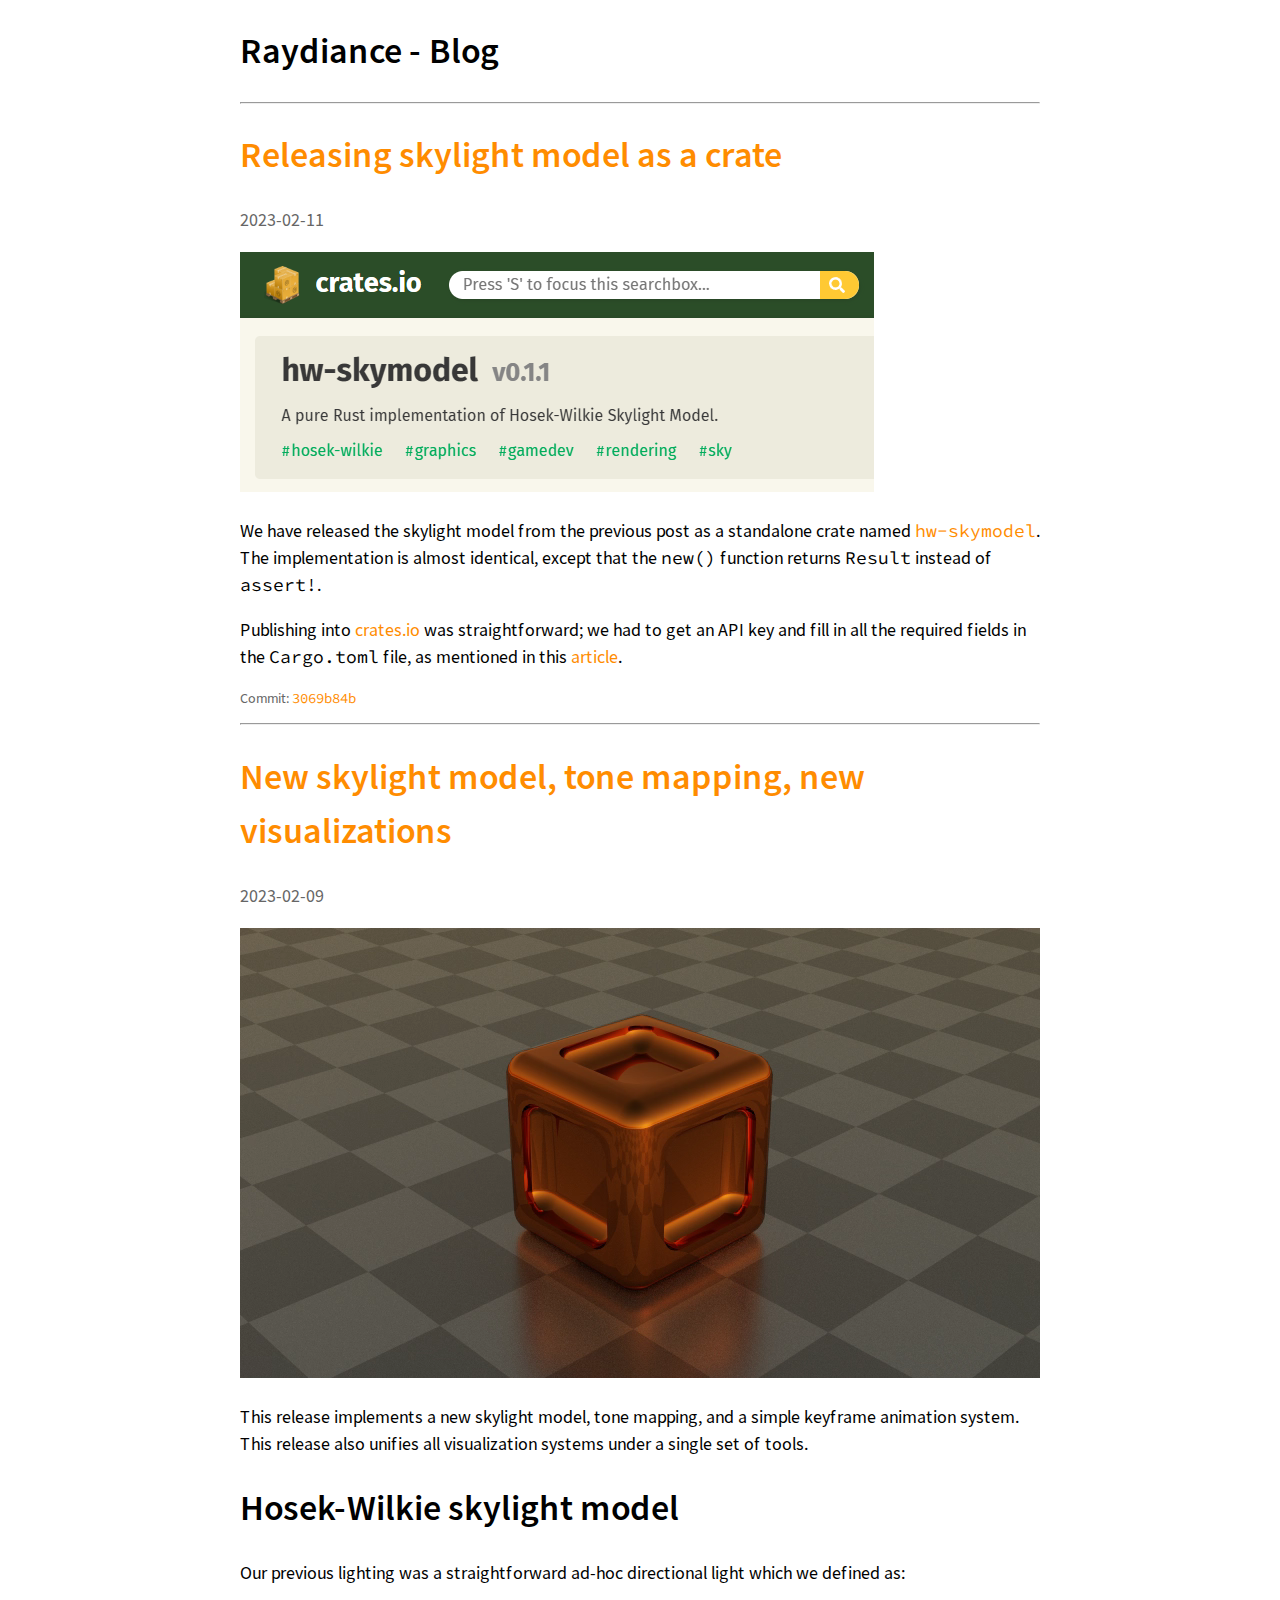
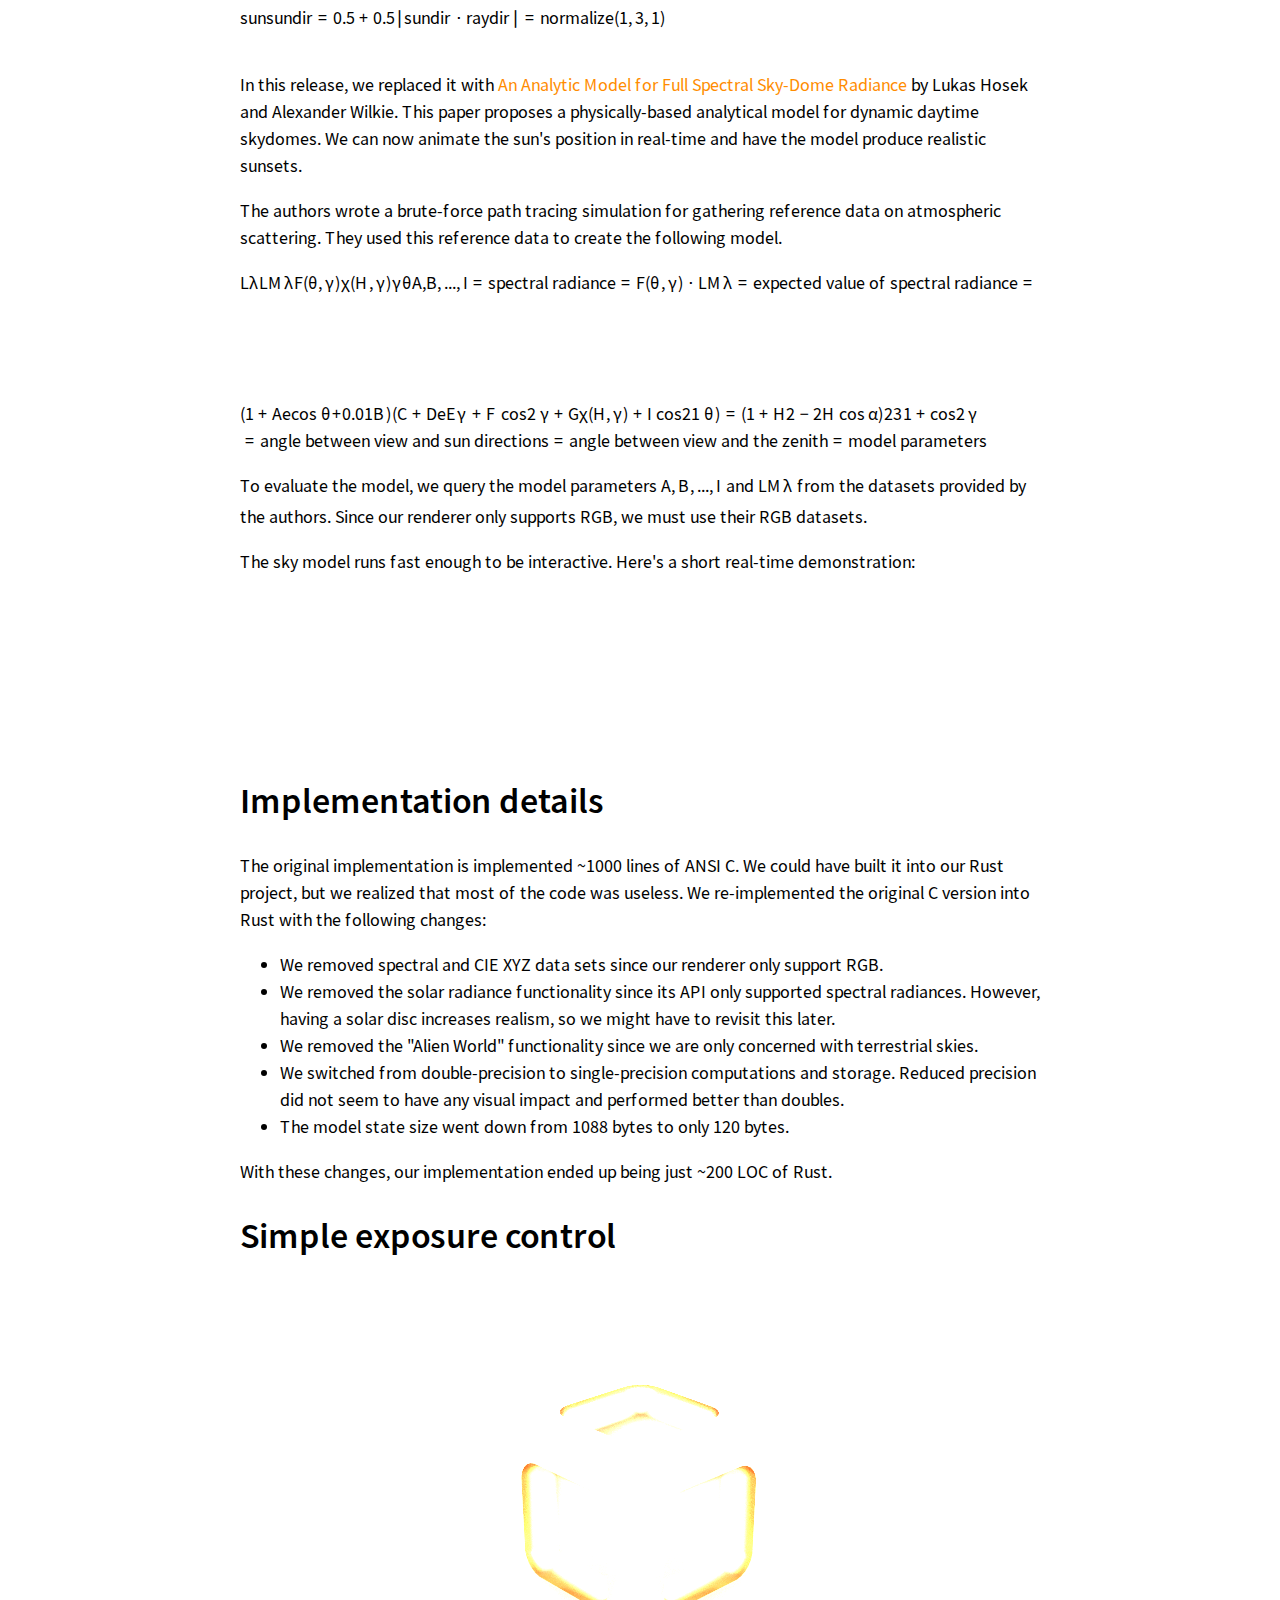
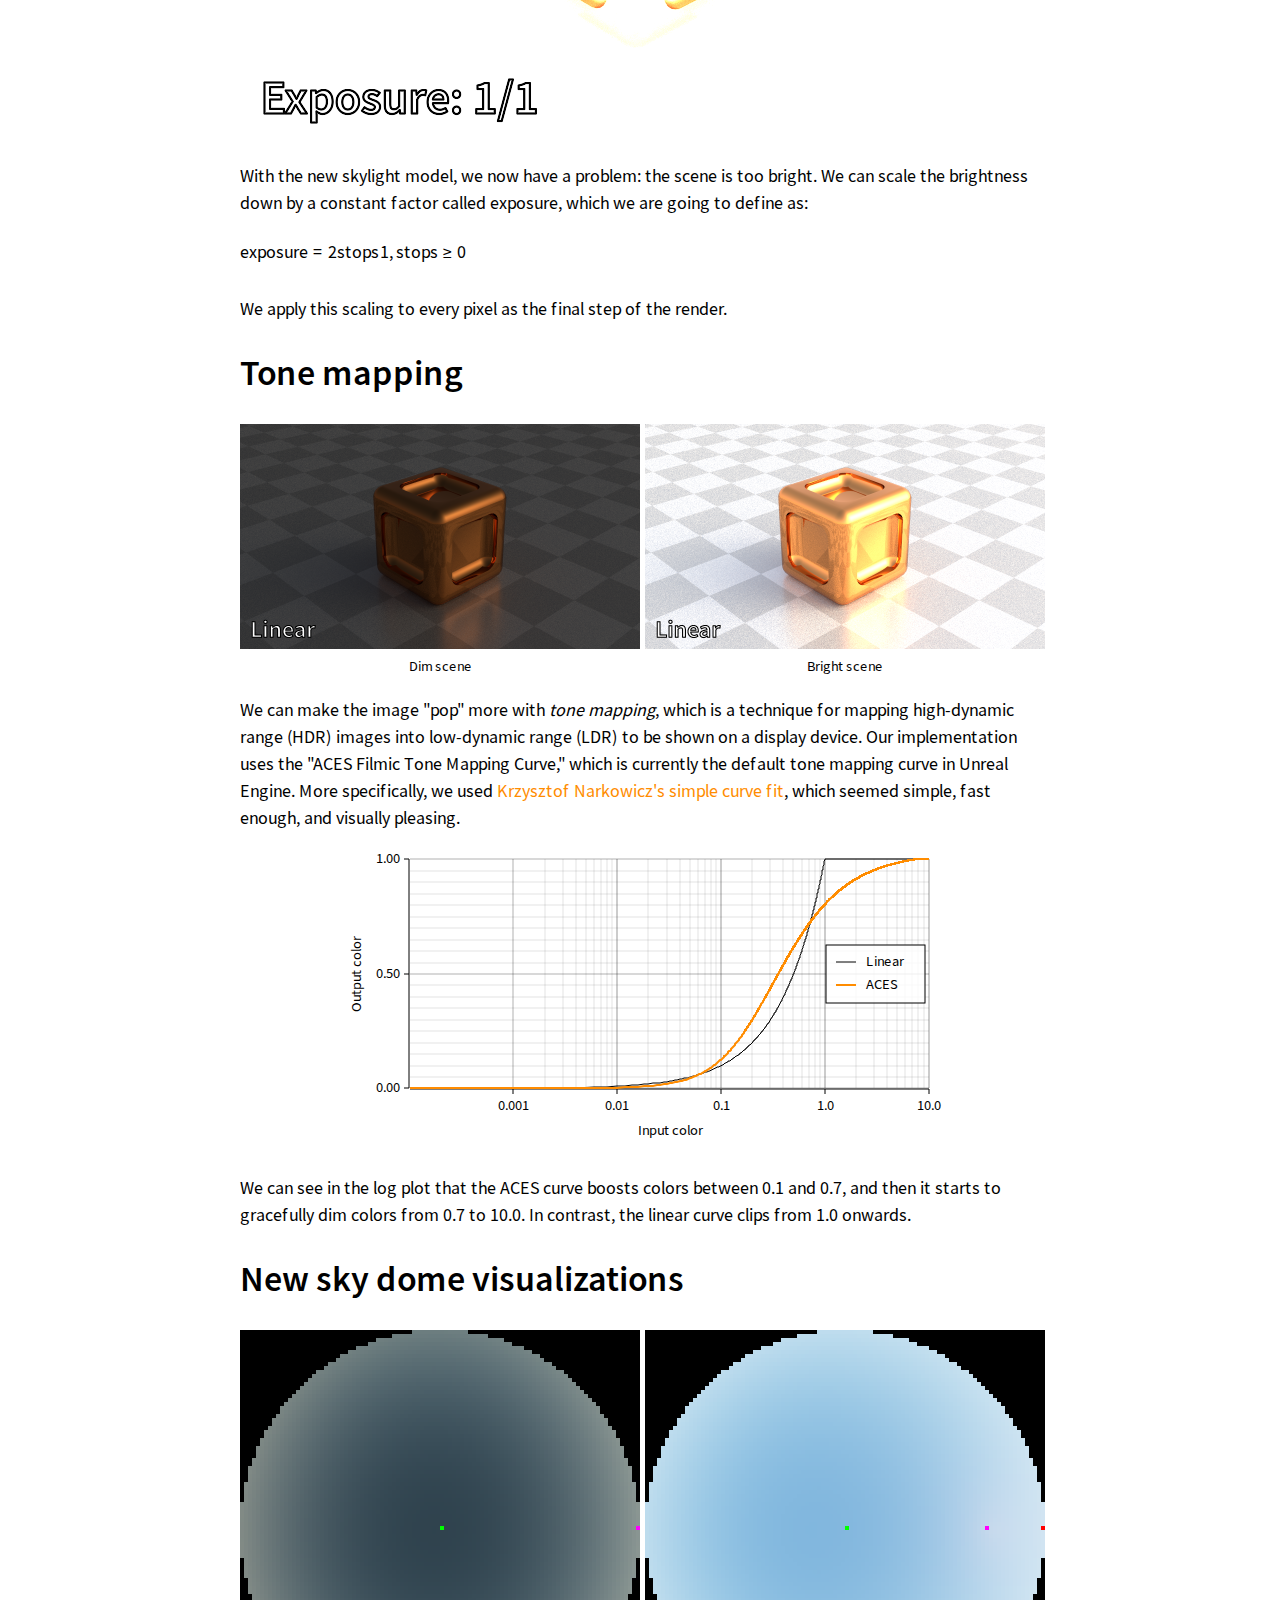
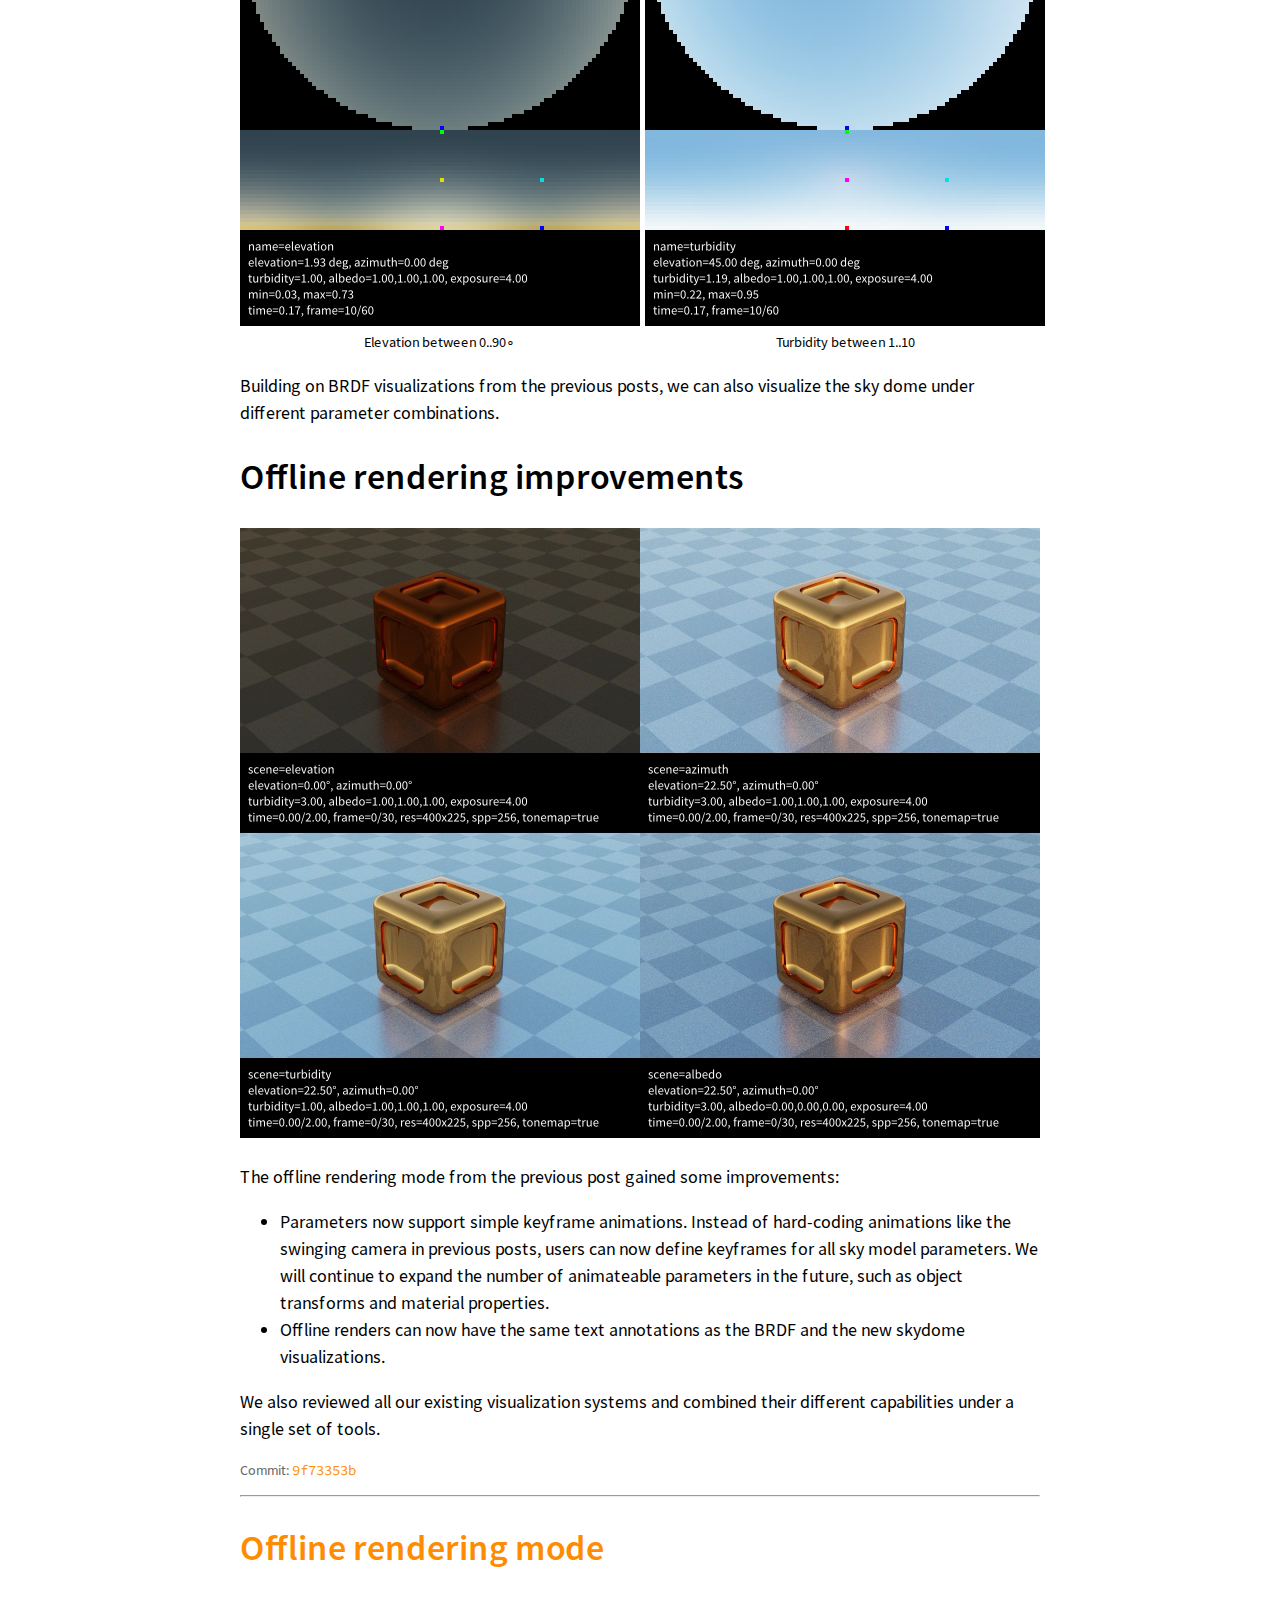
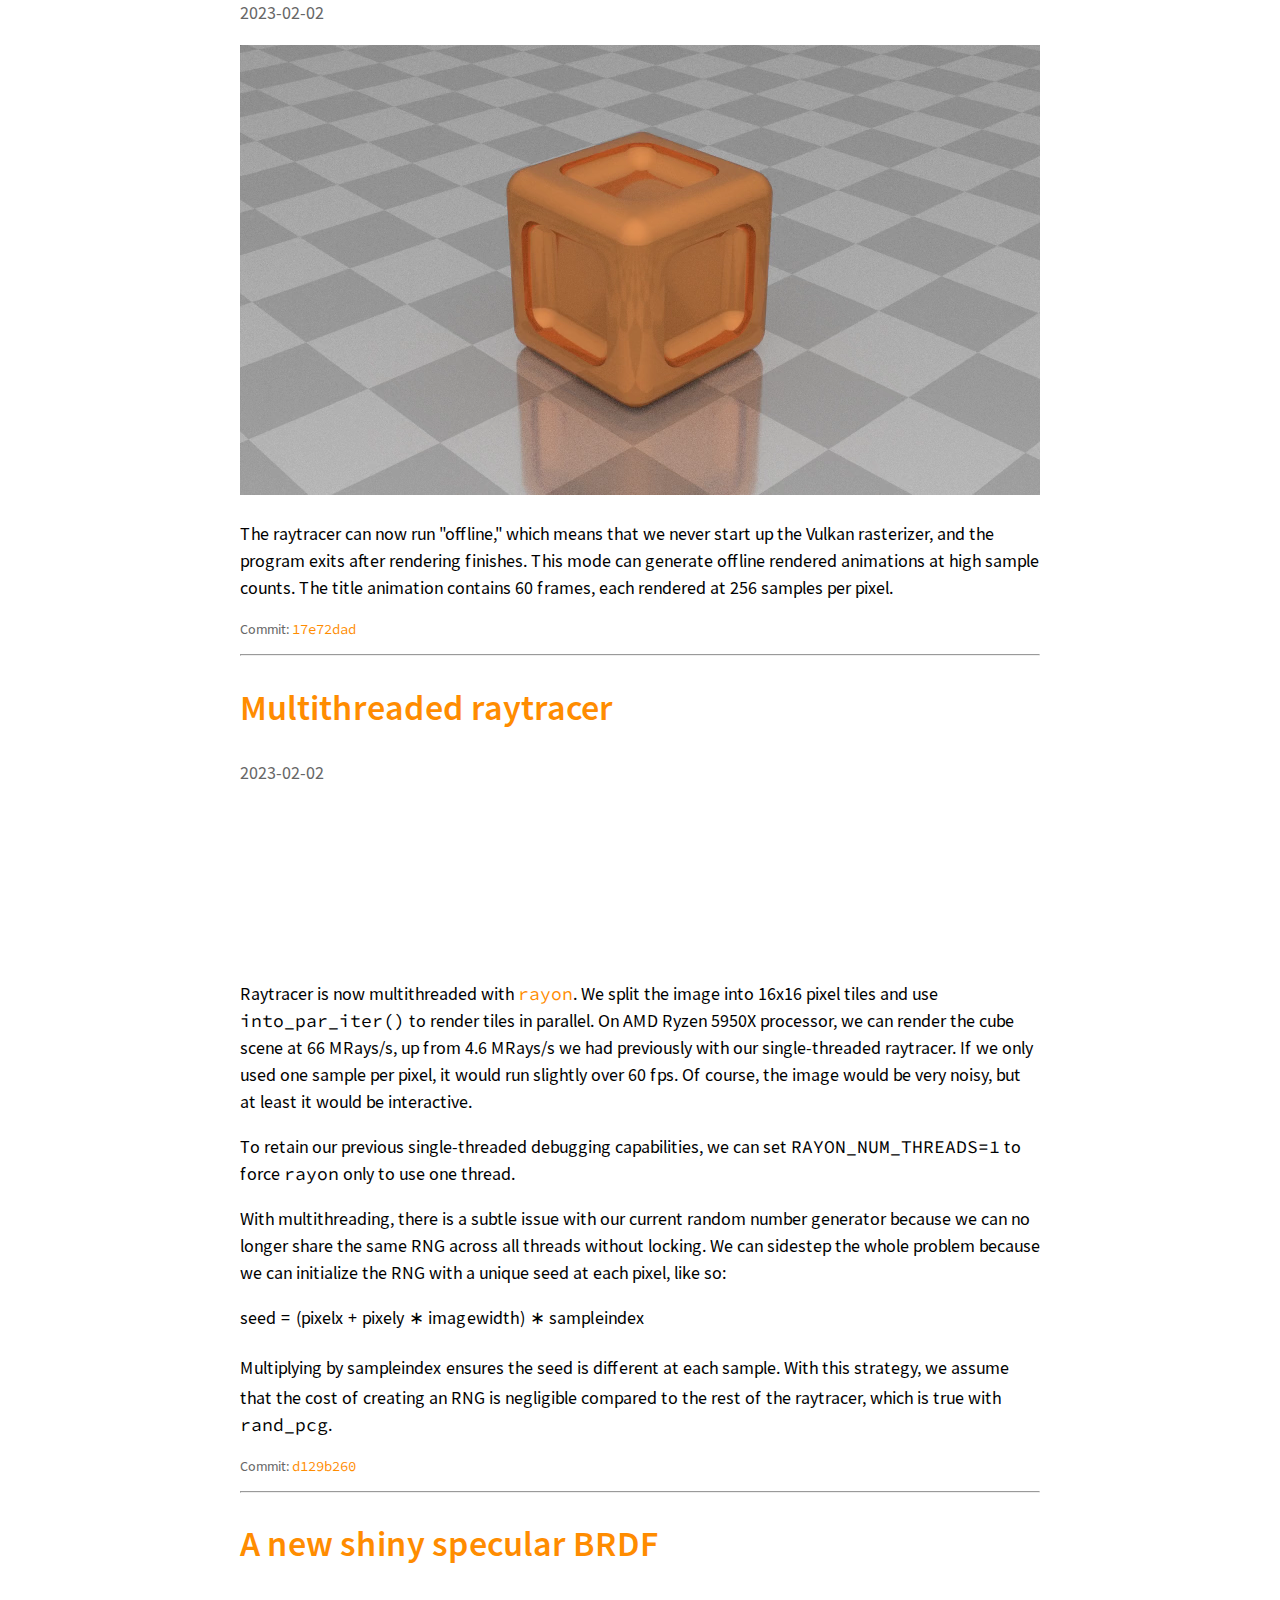
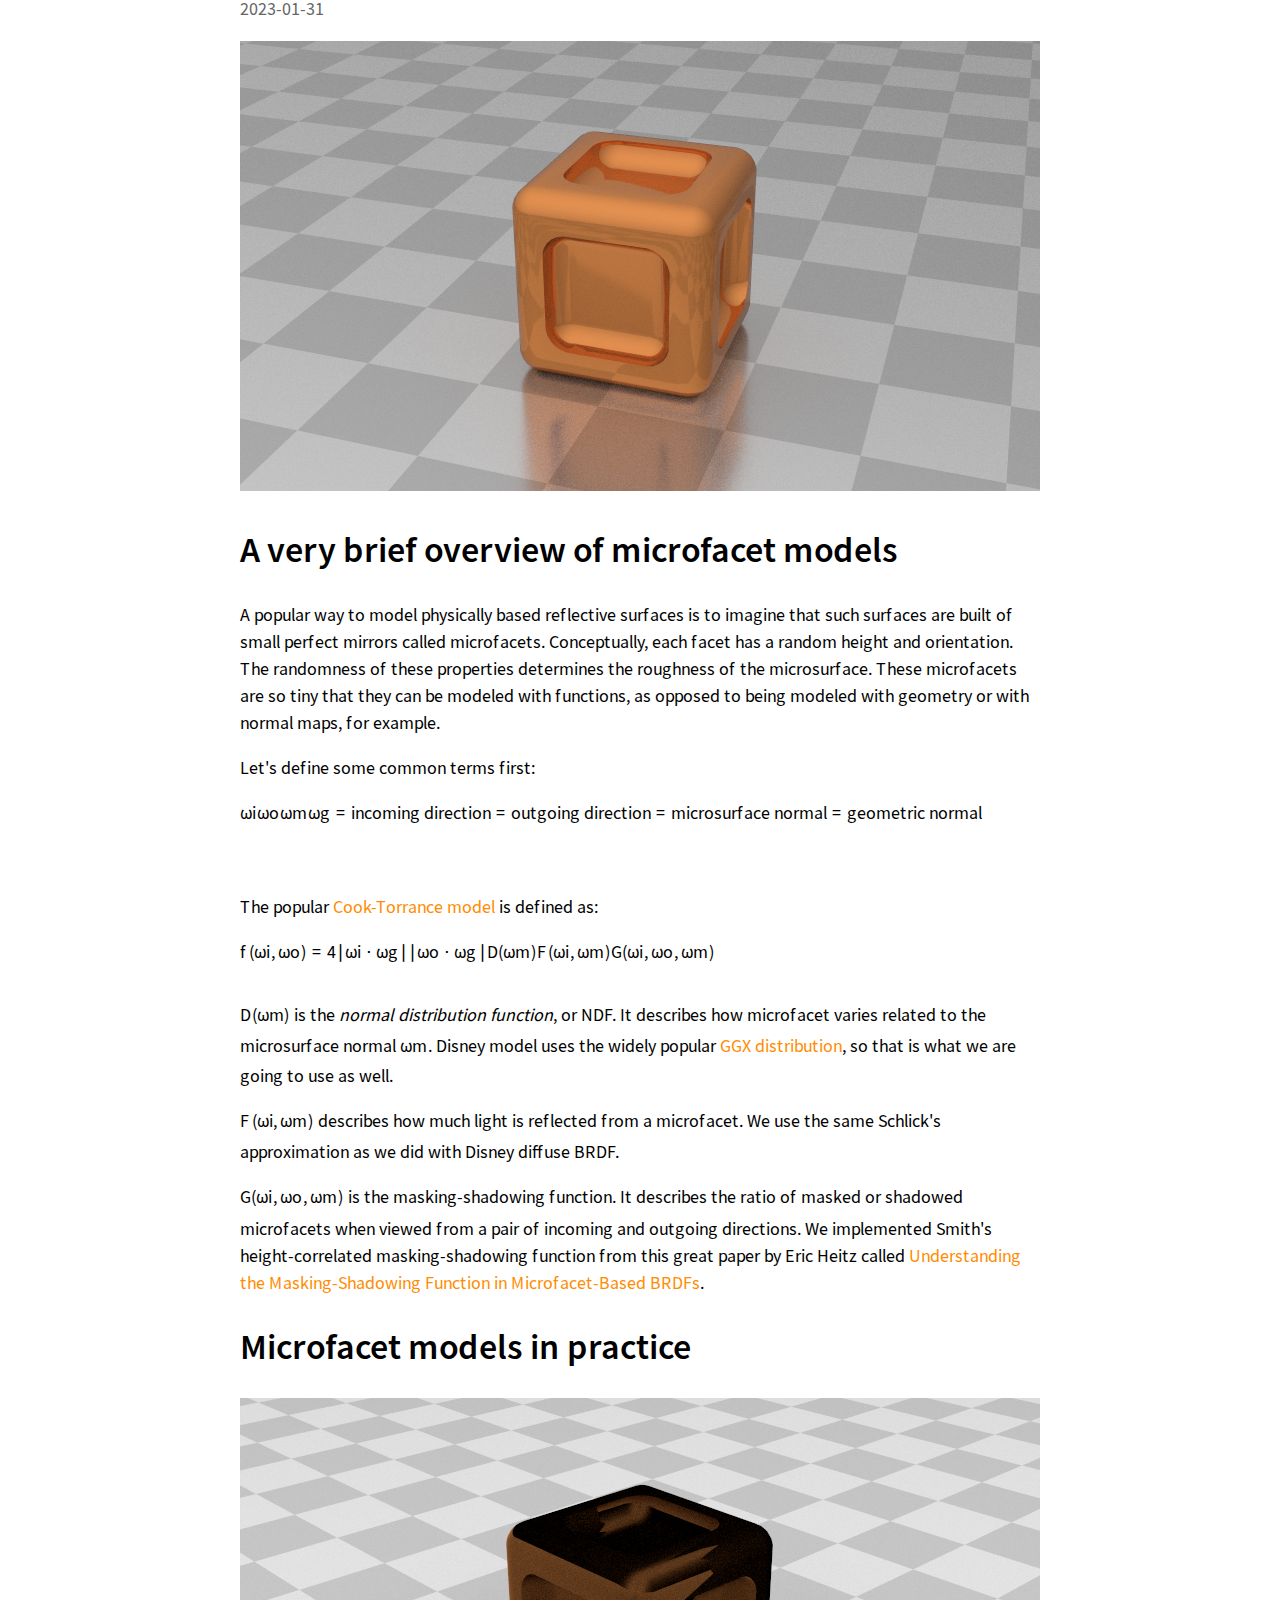
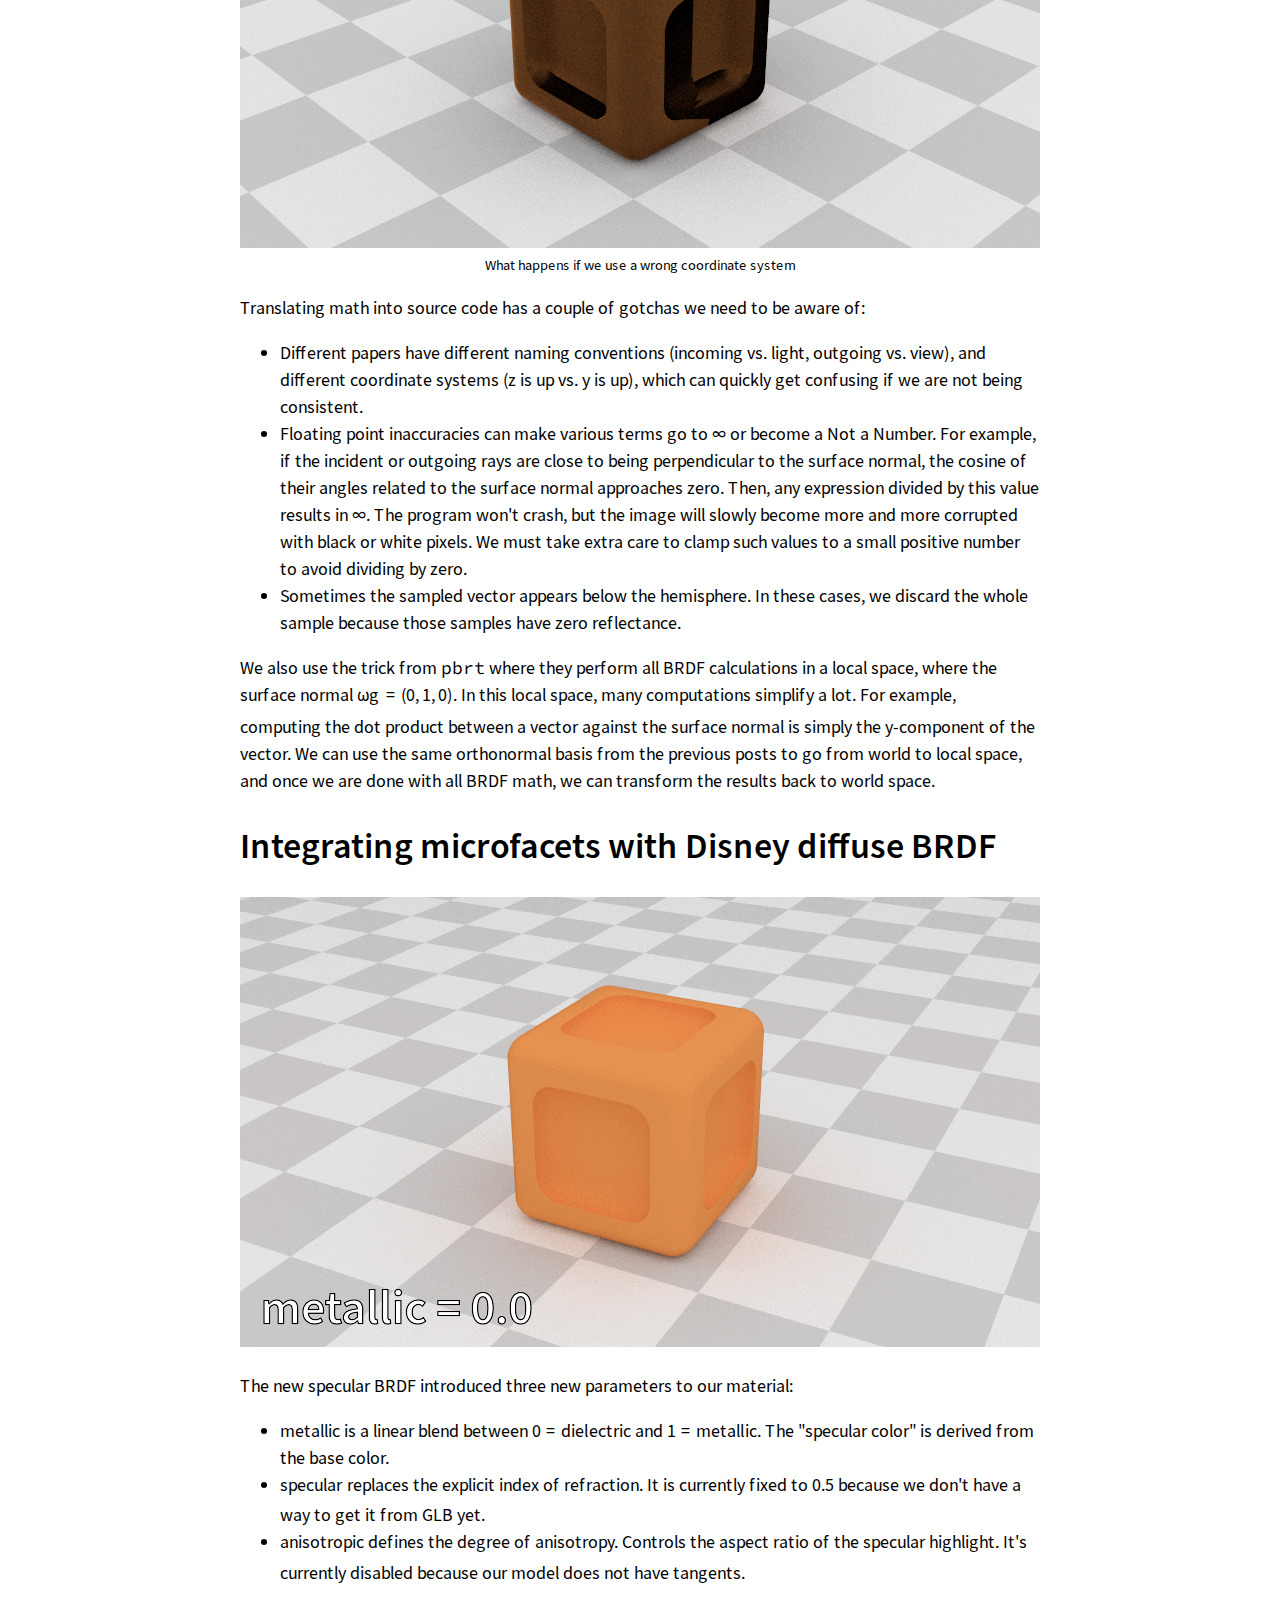
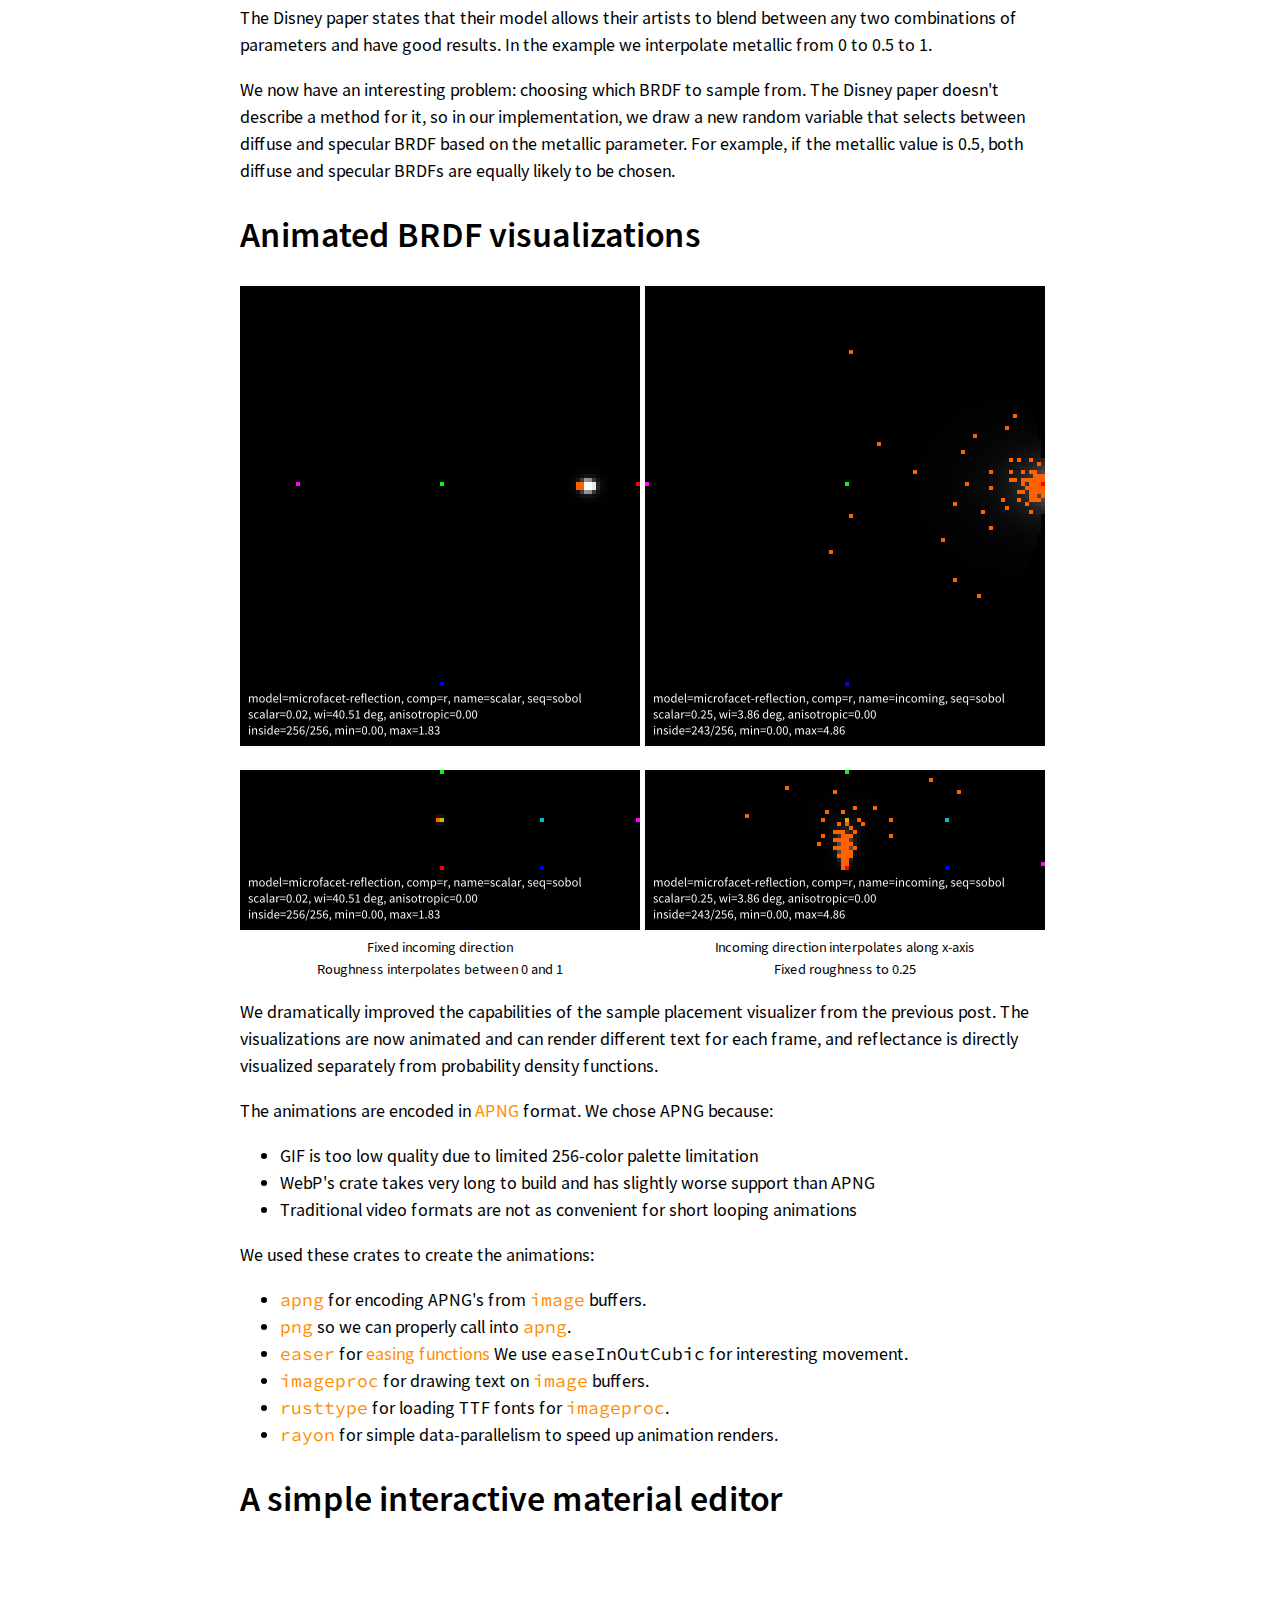
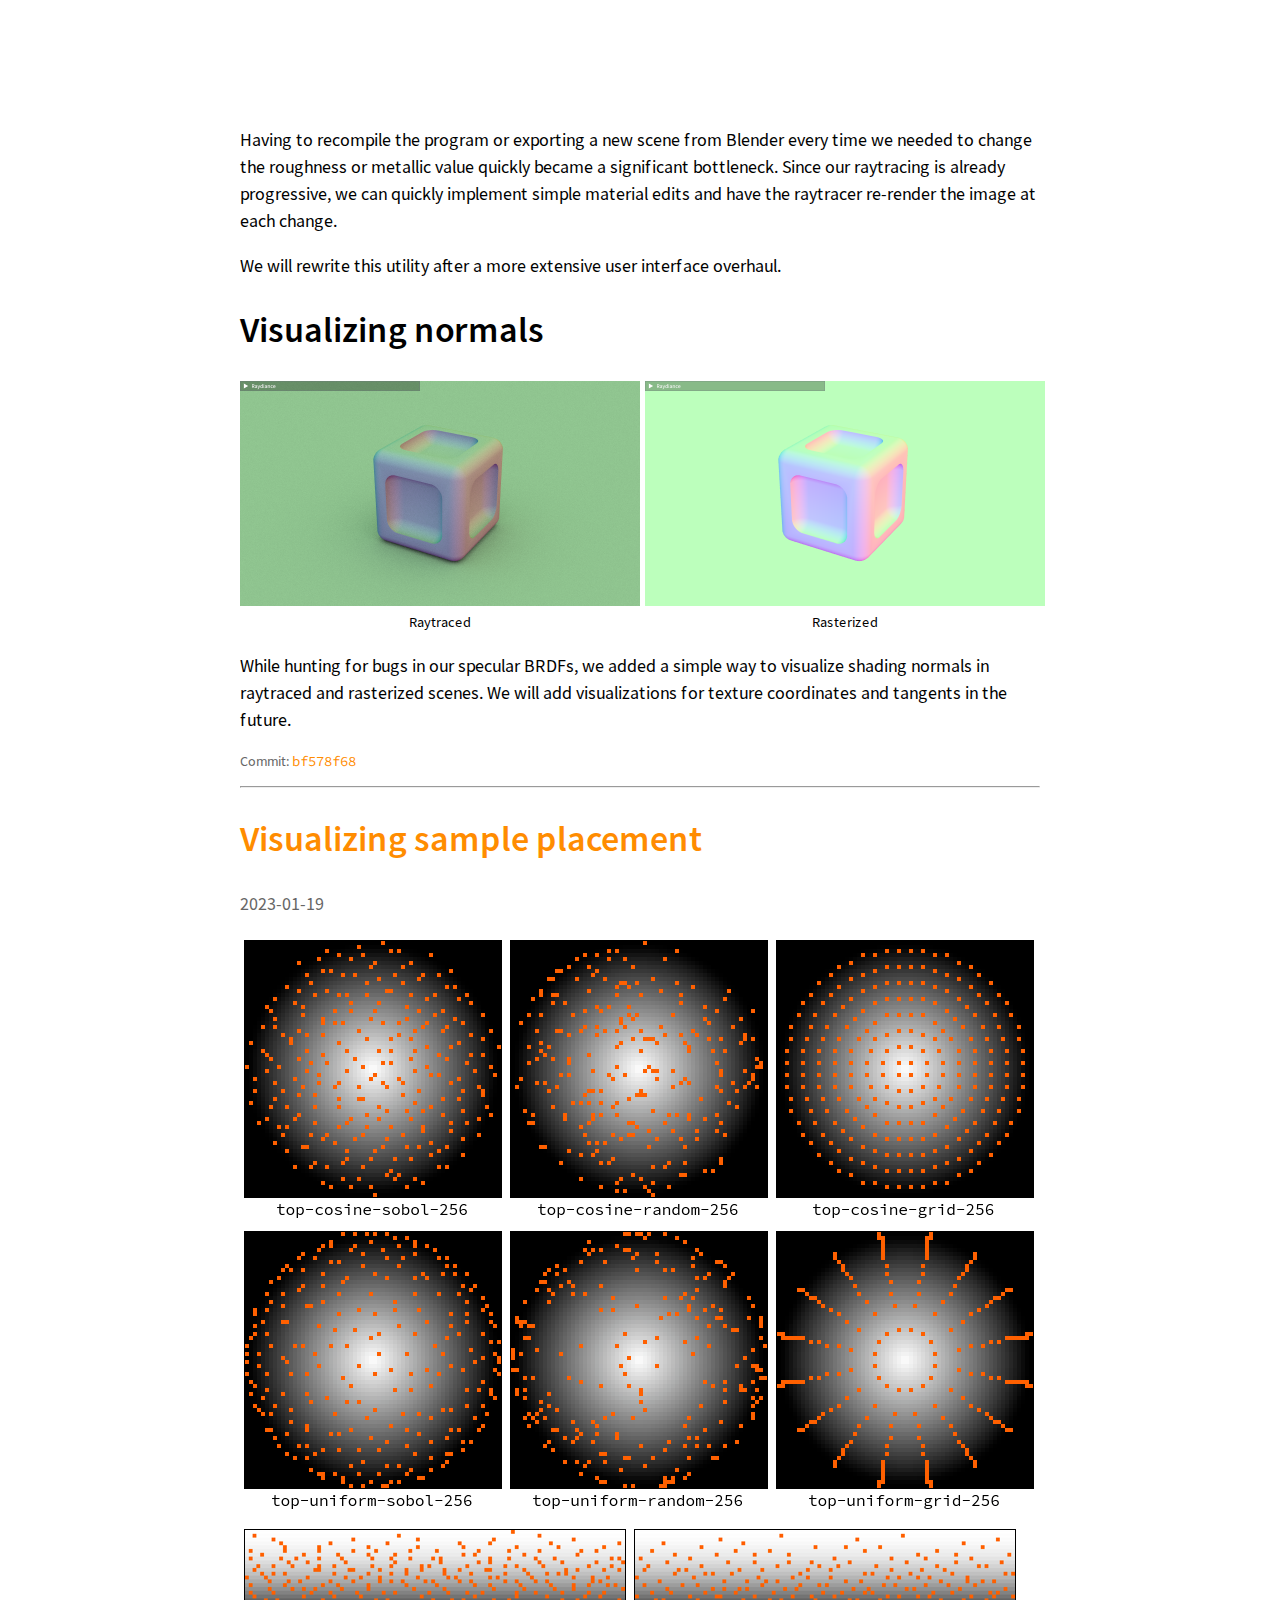
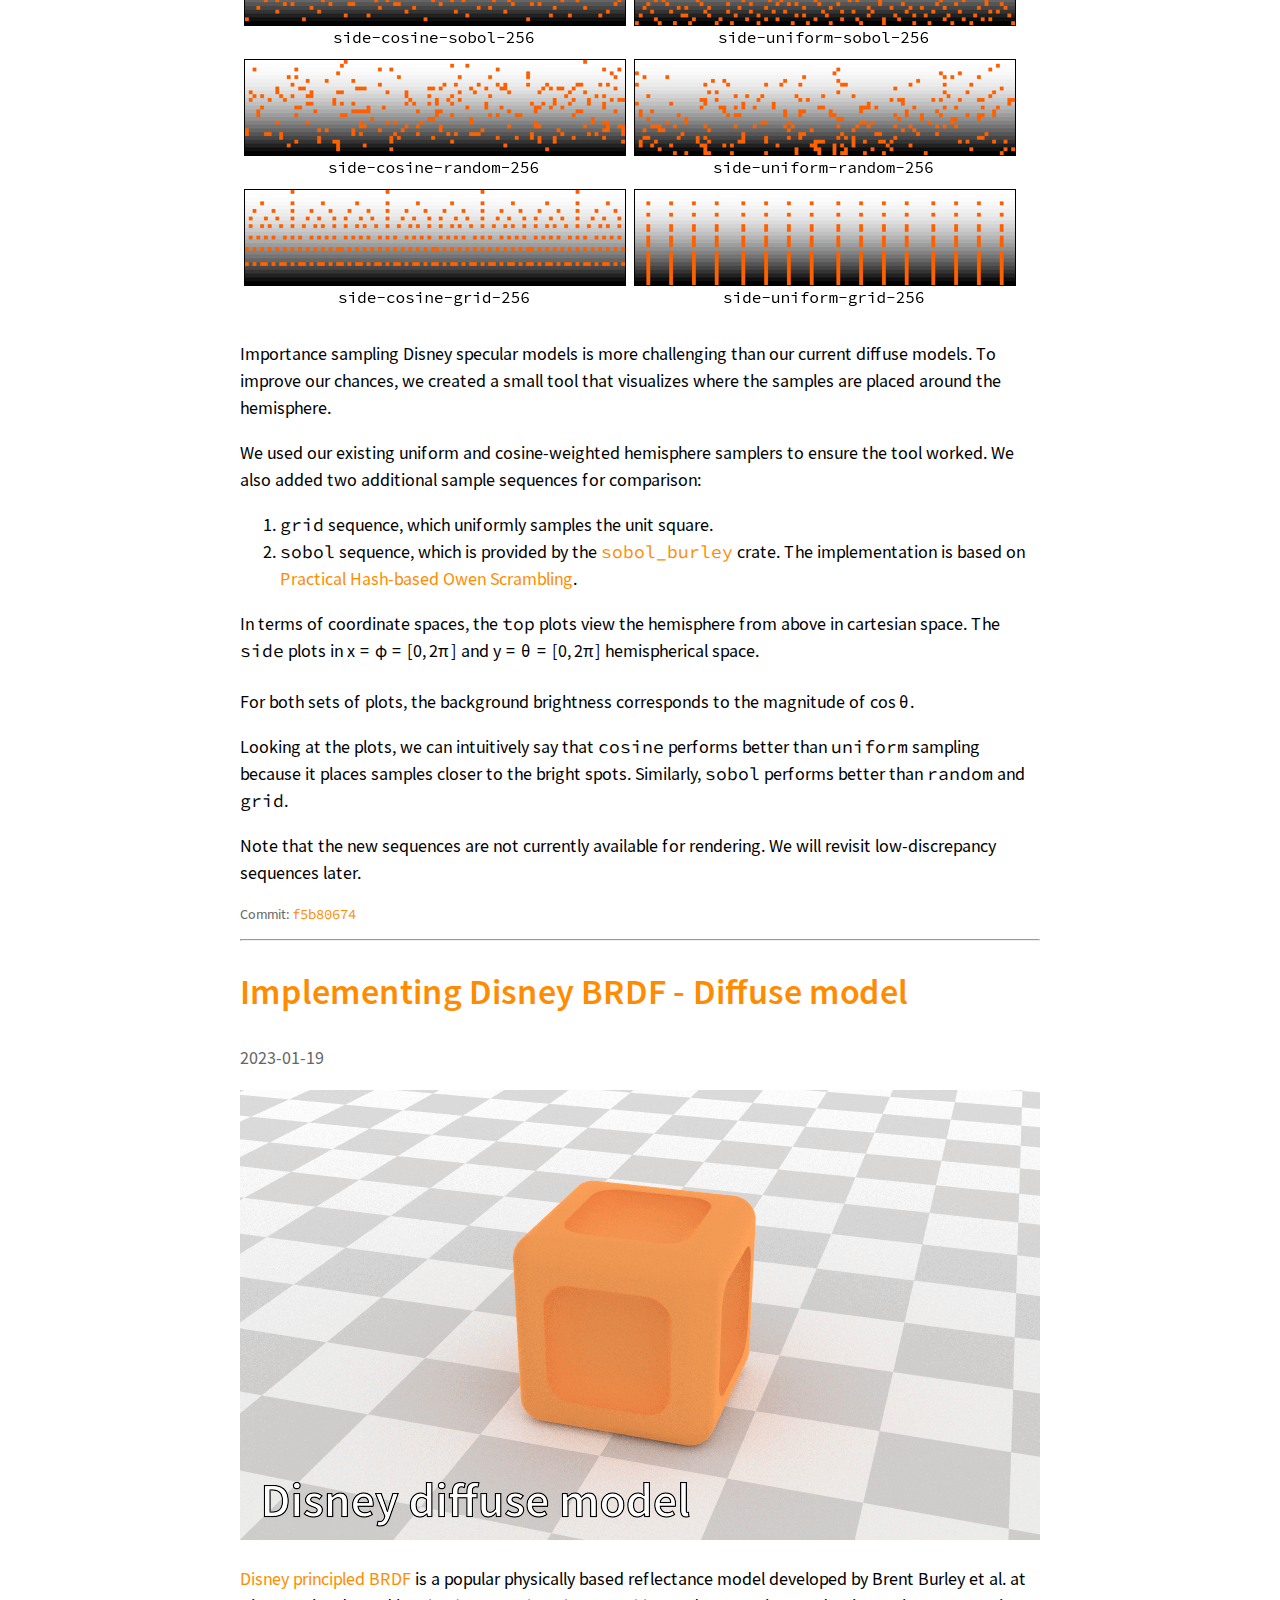
==== commit 49c31b5f: "Blog: new post" ====
--- a/docs/blog/index.html
+++ b/docs/blog/index.html
@@ -143,7 +143,17 @@
 </head>
 <body>
     <header><h1>Raydiance - Blog</h1></header><hr>
-    <section><h1 id="new-skylight-model"><a href="#new-skylight-model">New skylight model, tone mapping, new visualizations</a></h1>
+    <section><h1 id="sky-model-crate"><a href="#sky-model-crate">Releasing skylight model as a crate</a></h1>
+<article>
+    <article-date>2023-02-11</article-date>
+    <article-content><p></p>
+<p><img src="posts/20230211-190654-sky-model-crate/crates.png" alt="" /></p>
+<p>We have released the skylight model from the previous post as a standalone crate named <a href="https://crates.io/crates/hw-skymodel"><code>hw-skymodel</code></a>. The implementation is almost identical, except that the <code>new()</code> function returns <code>Result</code> instead of <code>assert!</code>.</p>
+<p>Publishing into <a href="https://crates.io">crates.io</a> was straightforward; we had to get an API key and fill in all the required fields in the <code>Cargo.toml</code> file, as mentioned in this <a href="https://doc.rust-lang.org/cargo/reference/publishing.html">article</a>.</p>
+</article-content>
+    <article-commit><p>Commit: <a href="https://github.com/phoekz/raydiance/commit/3069b84b8d8c5b8b455452d95e0c7386f577e046"><code>3069b84b</code></a></p></article-commit>
+</article>
+<hr><h1 id="new-skylight-model"><a href="#new-skylight-model">New skylight model, tone mapping, new visualizations</a></h1>
 <article>
     <article-date>2023-02-09</article-date>
     <article-content><p></p>
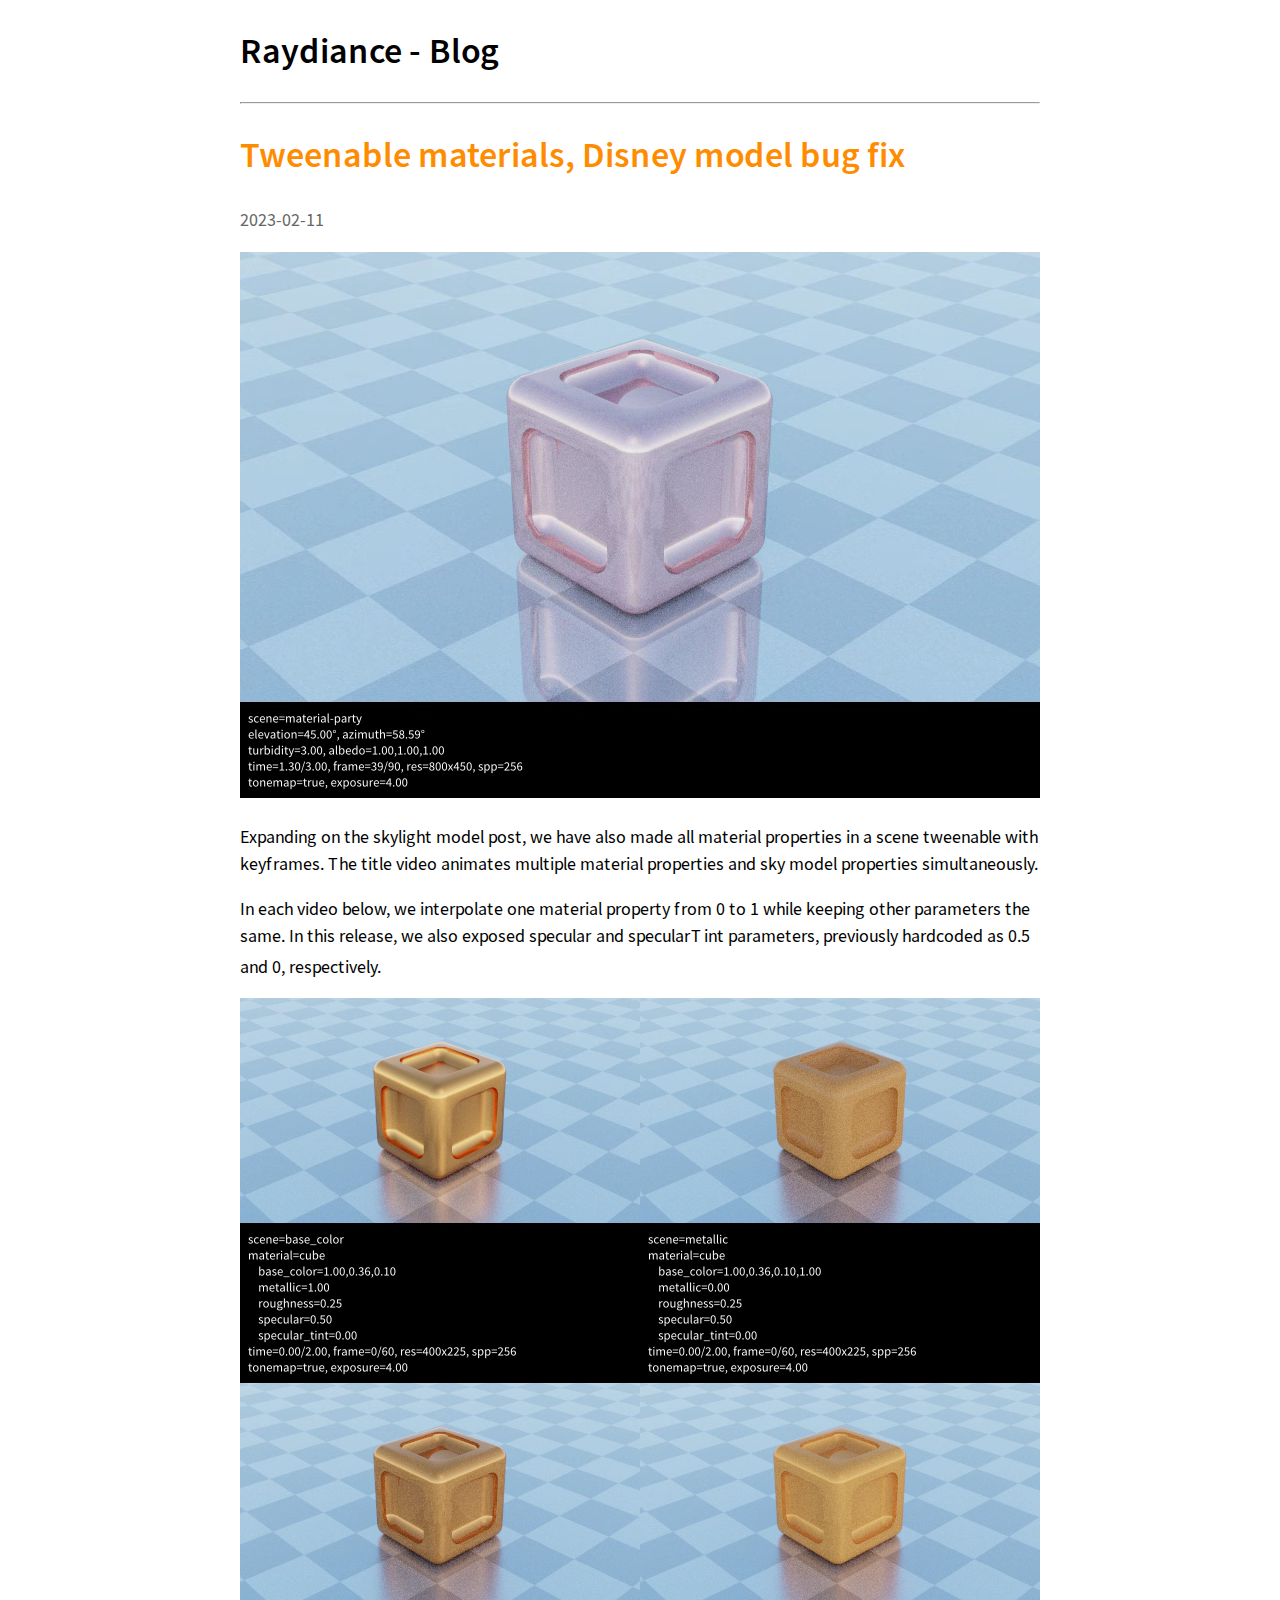
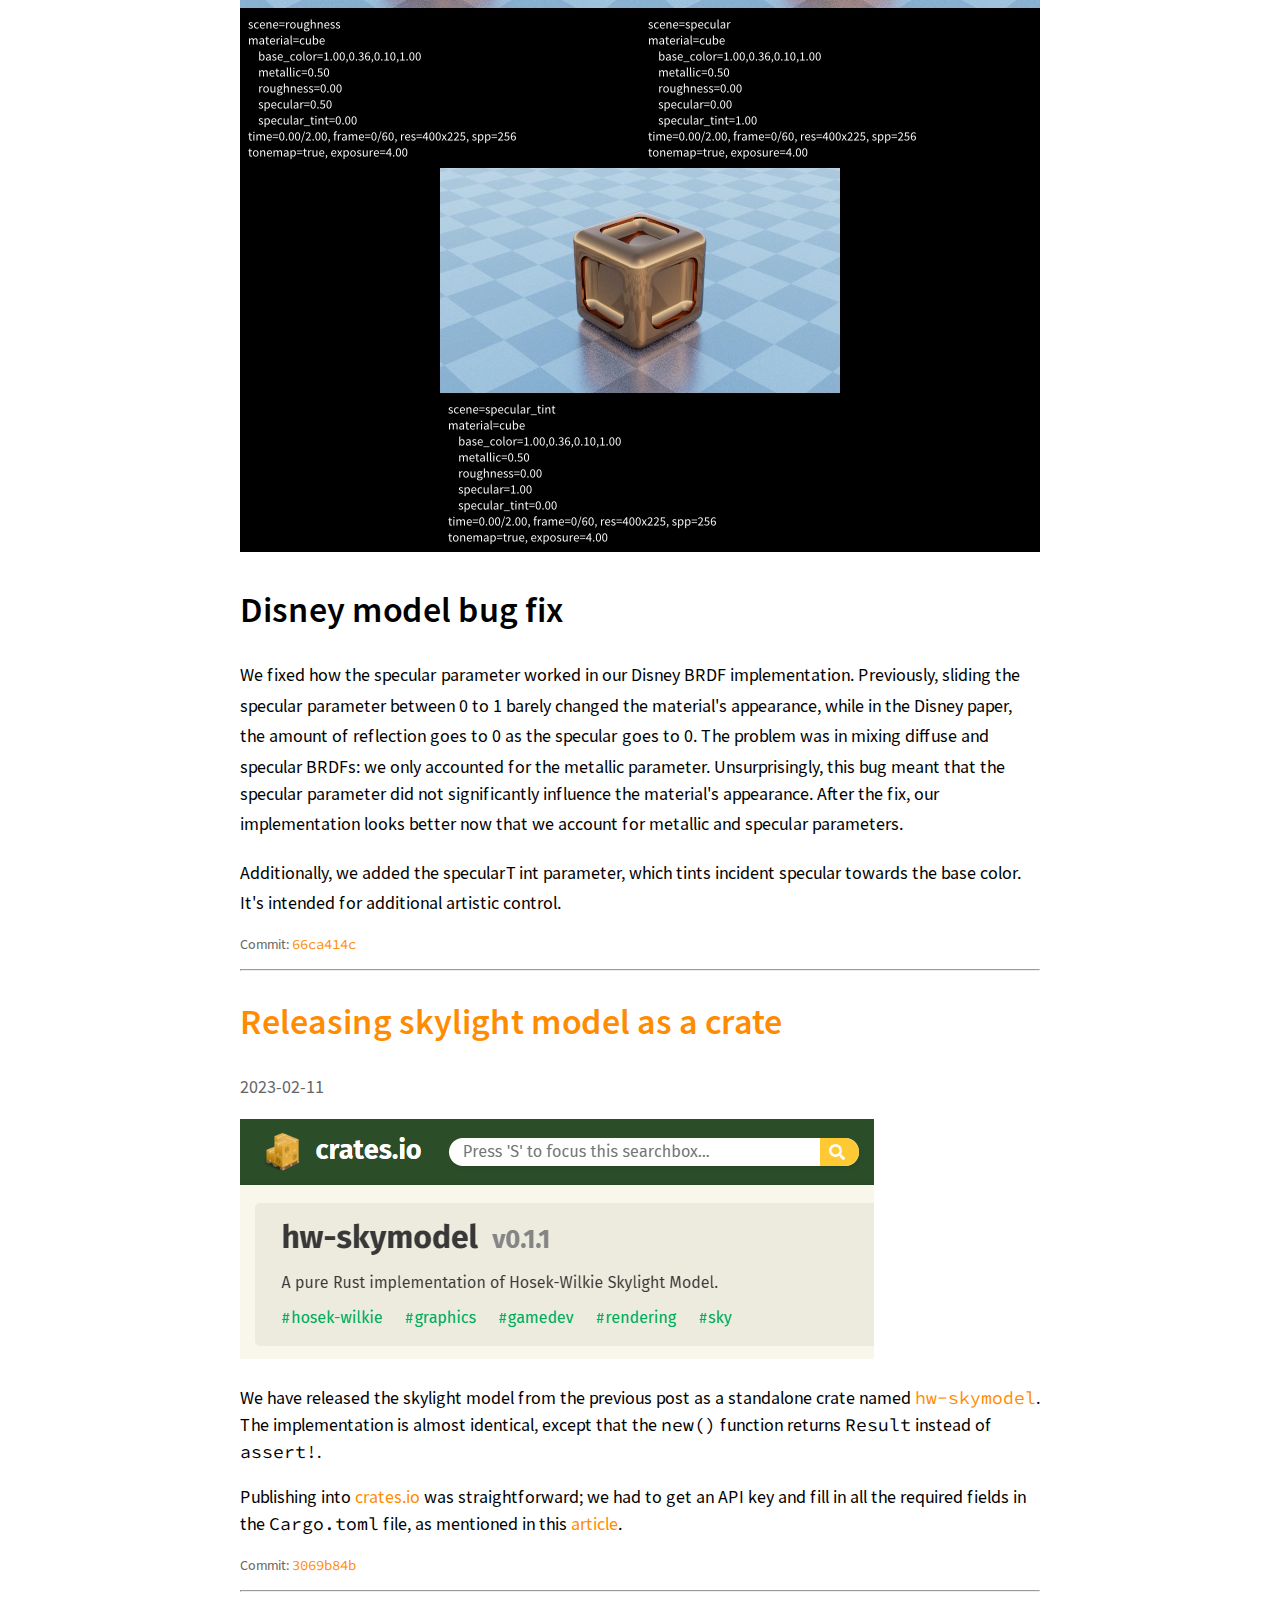
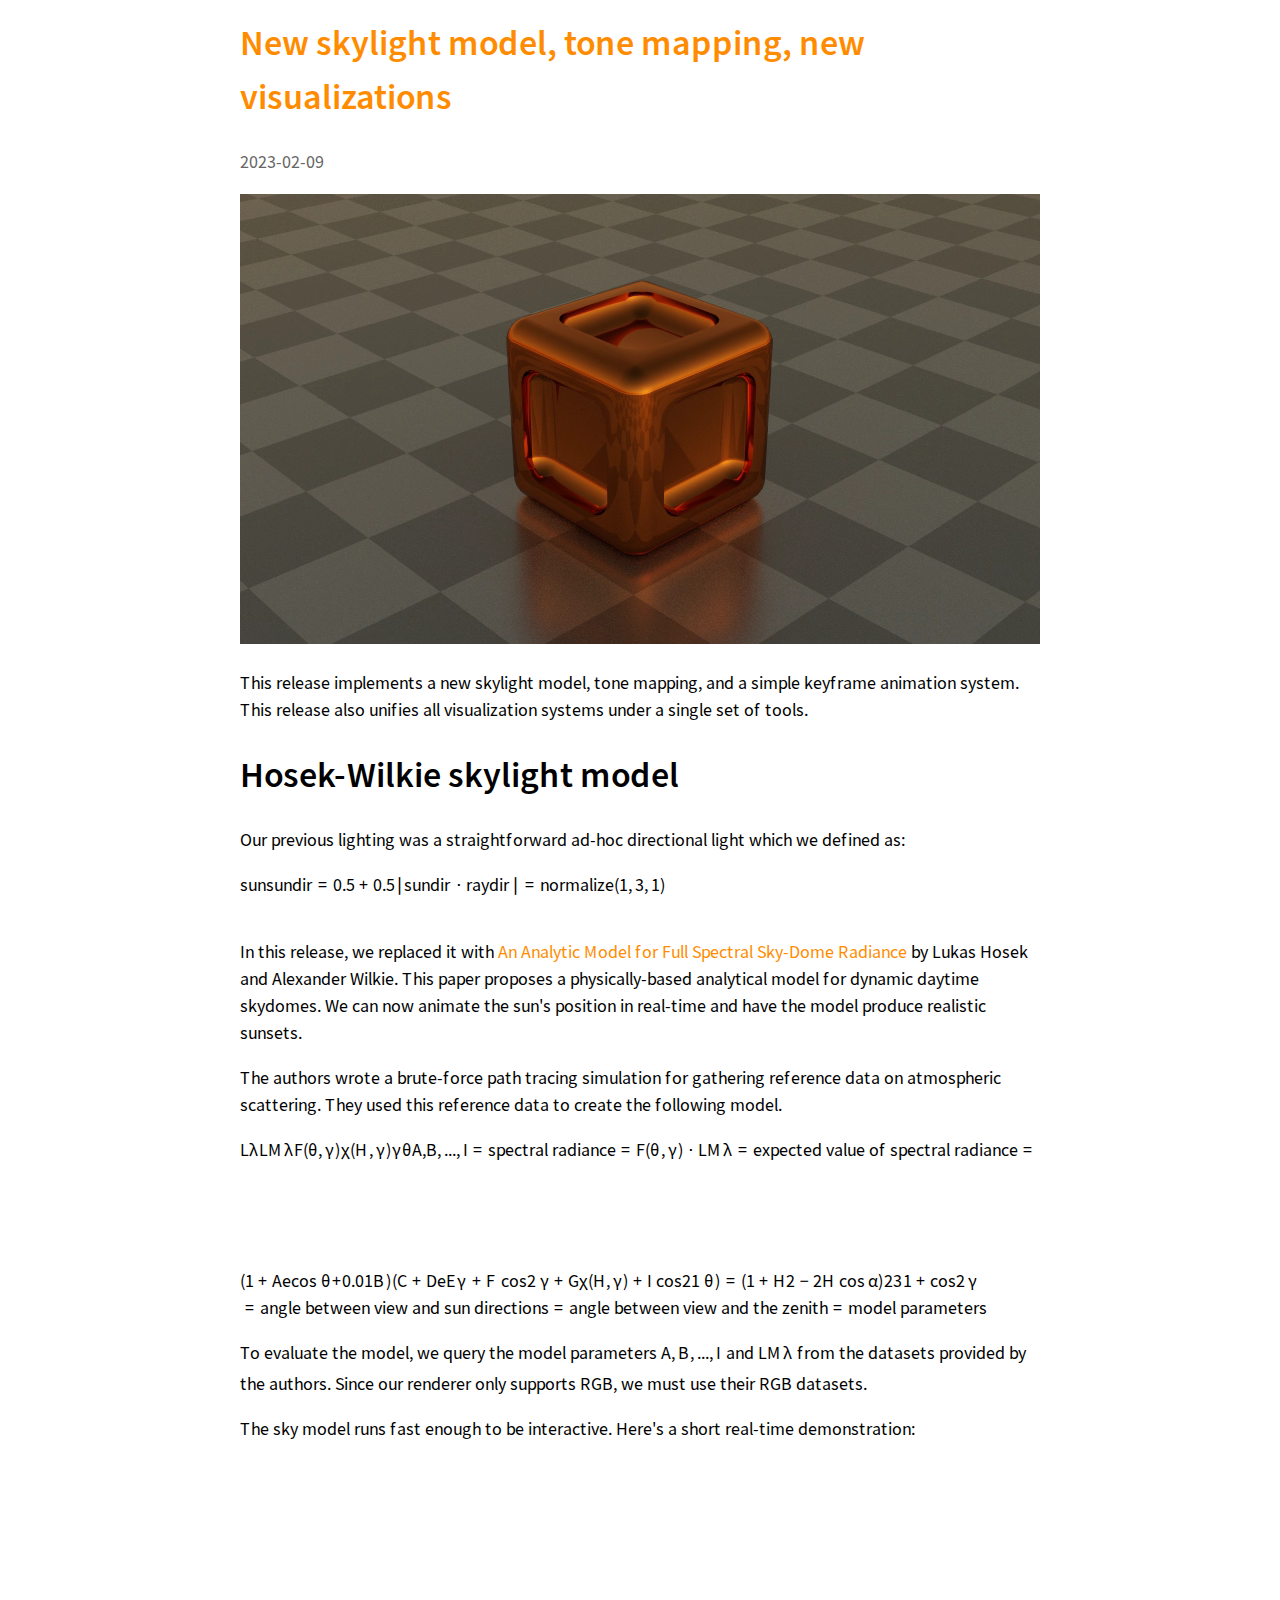
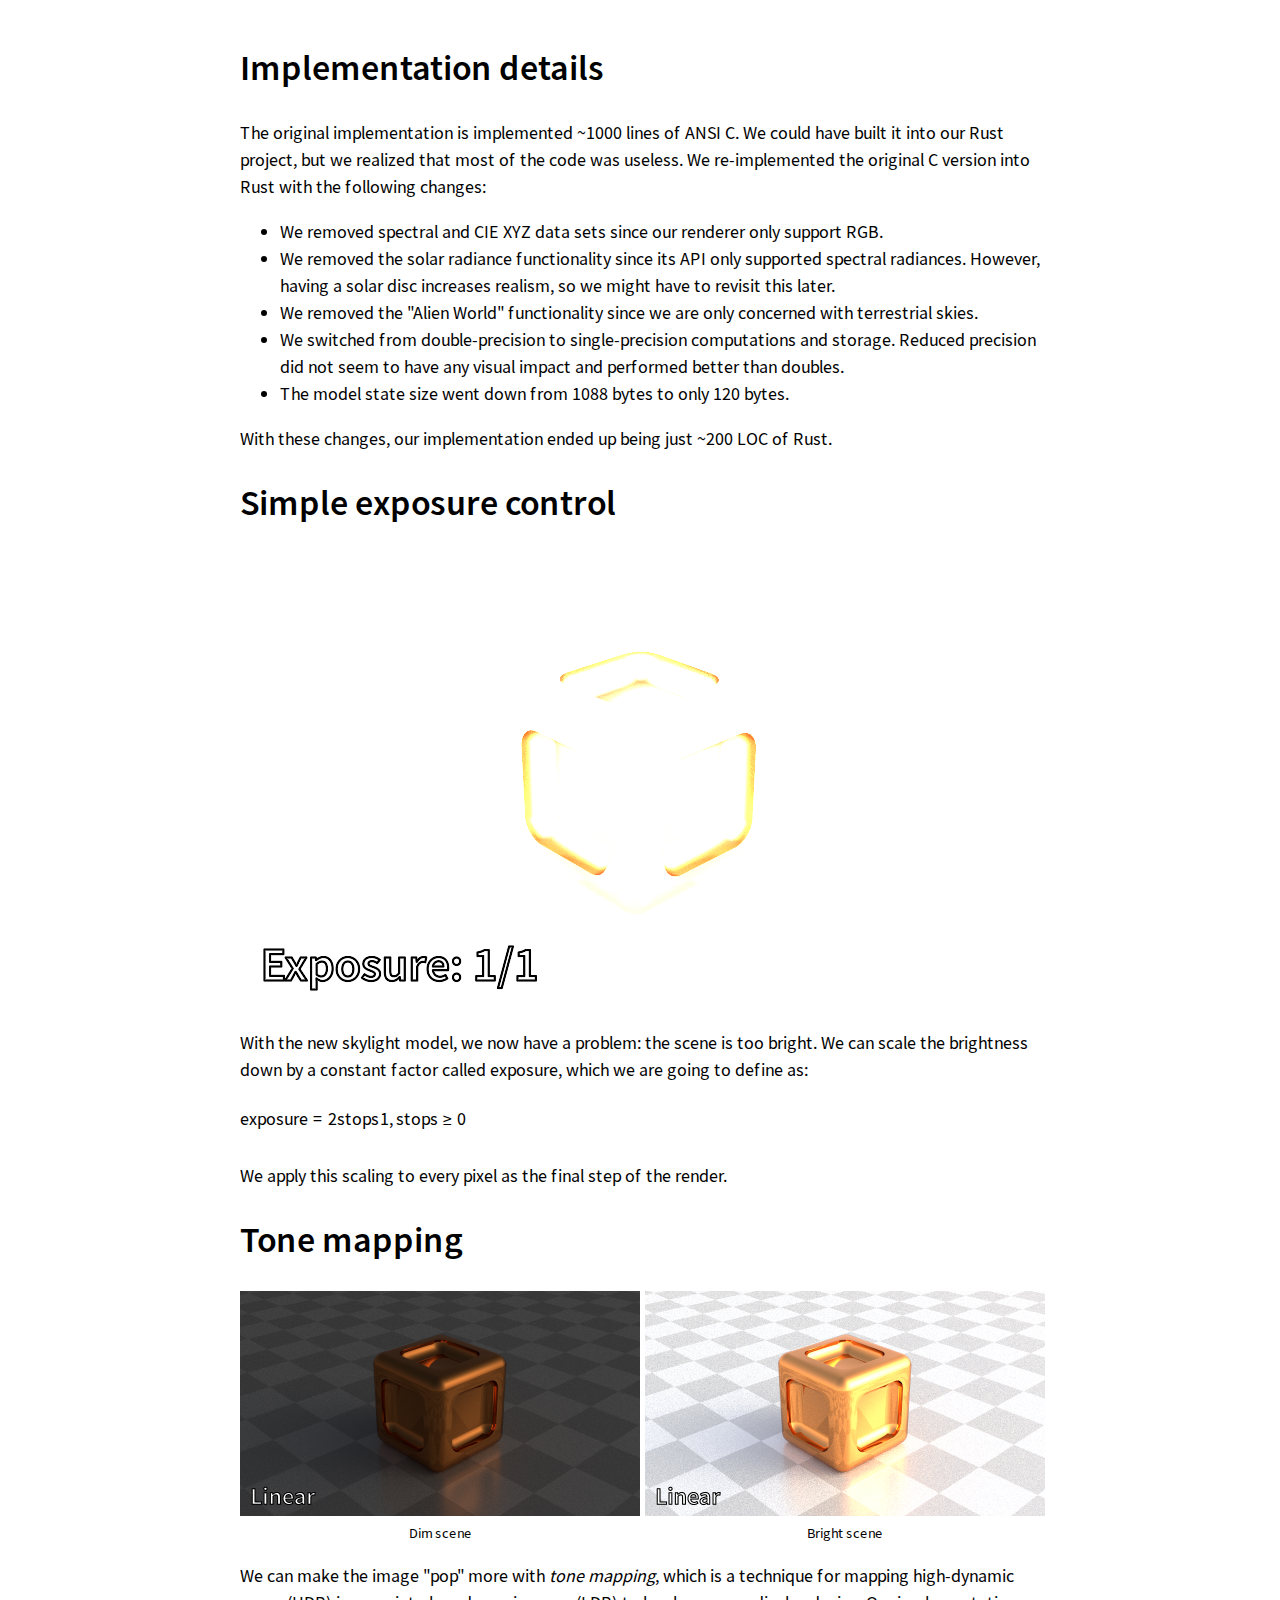
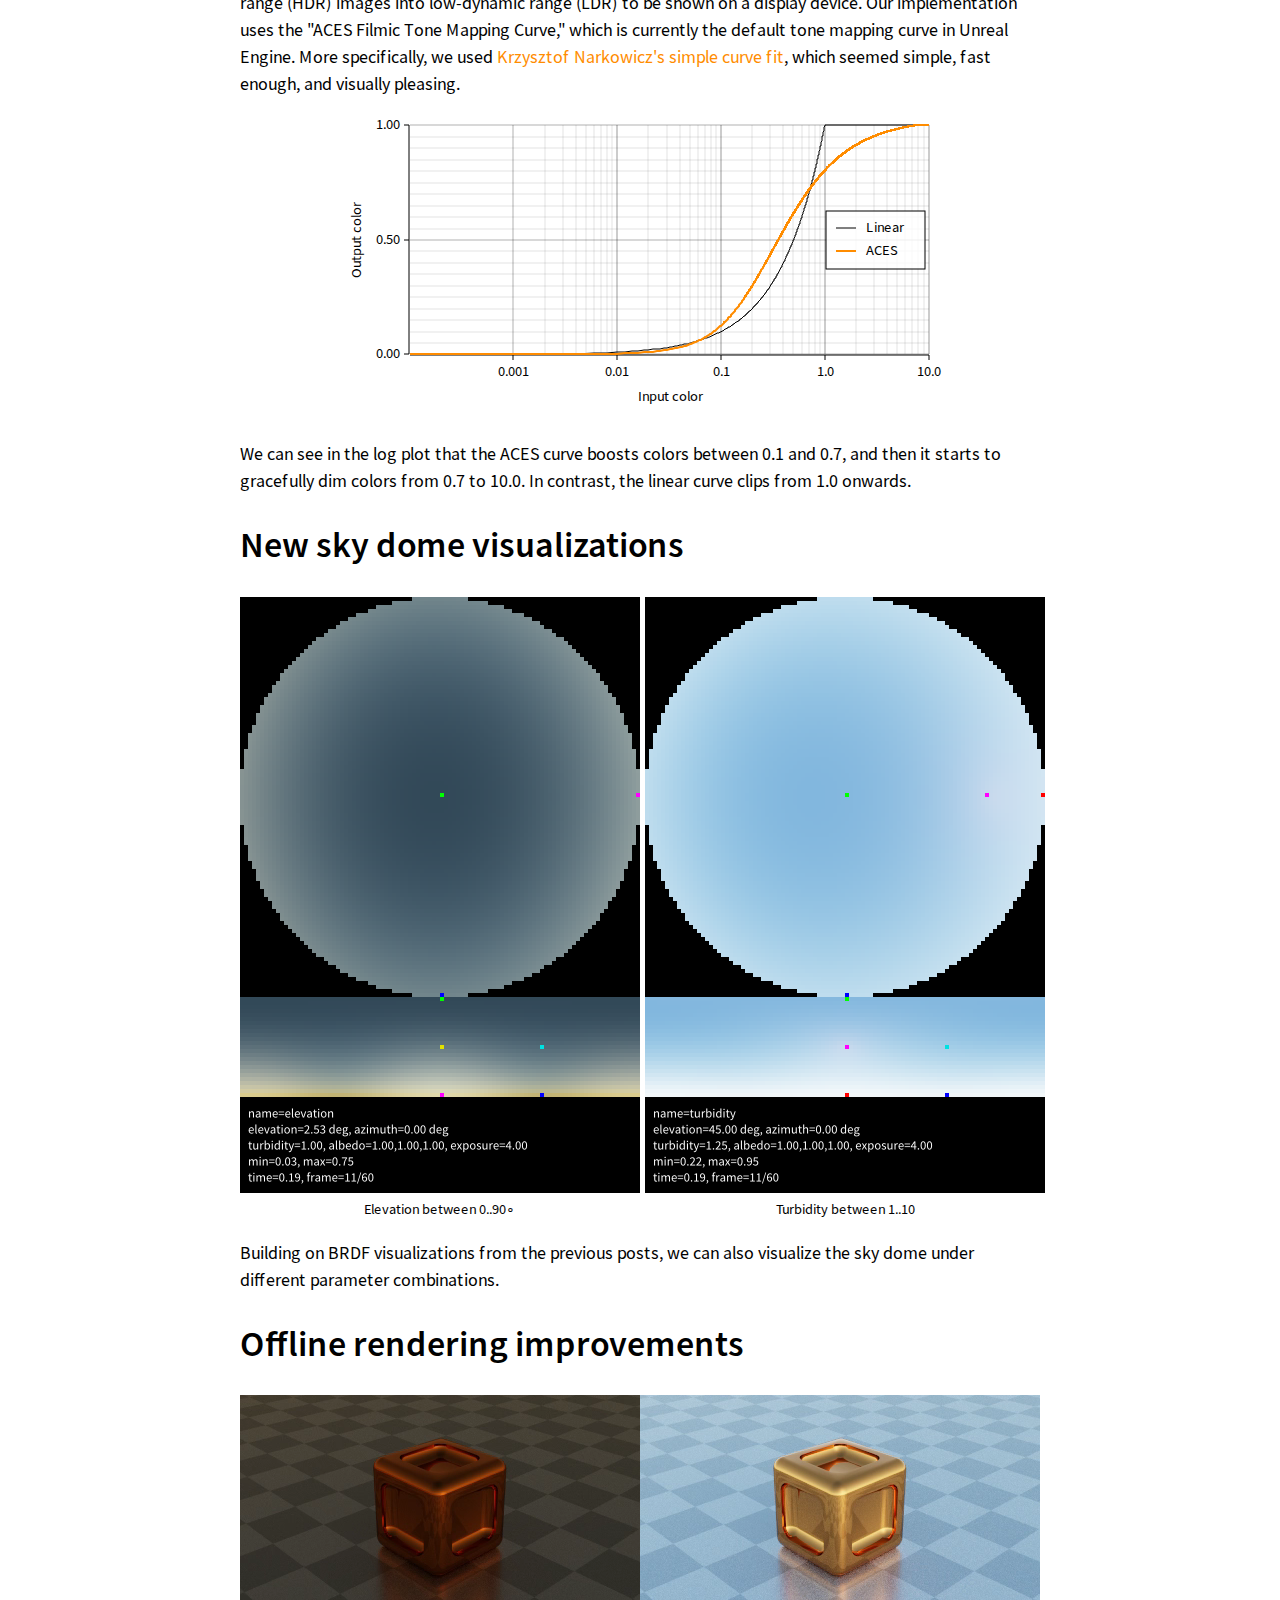
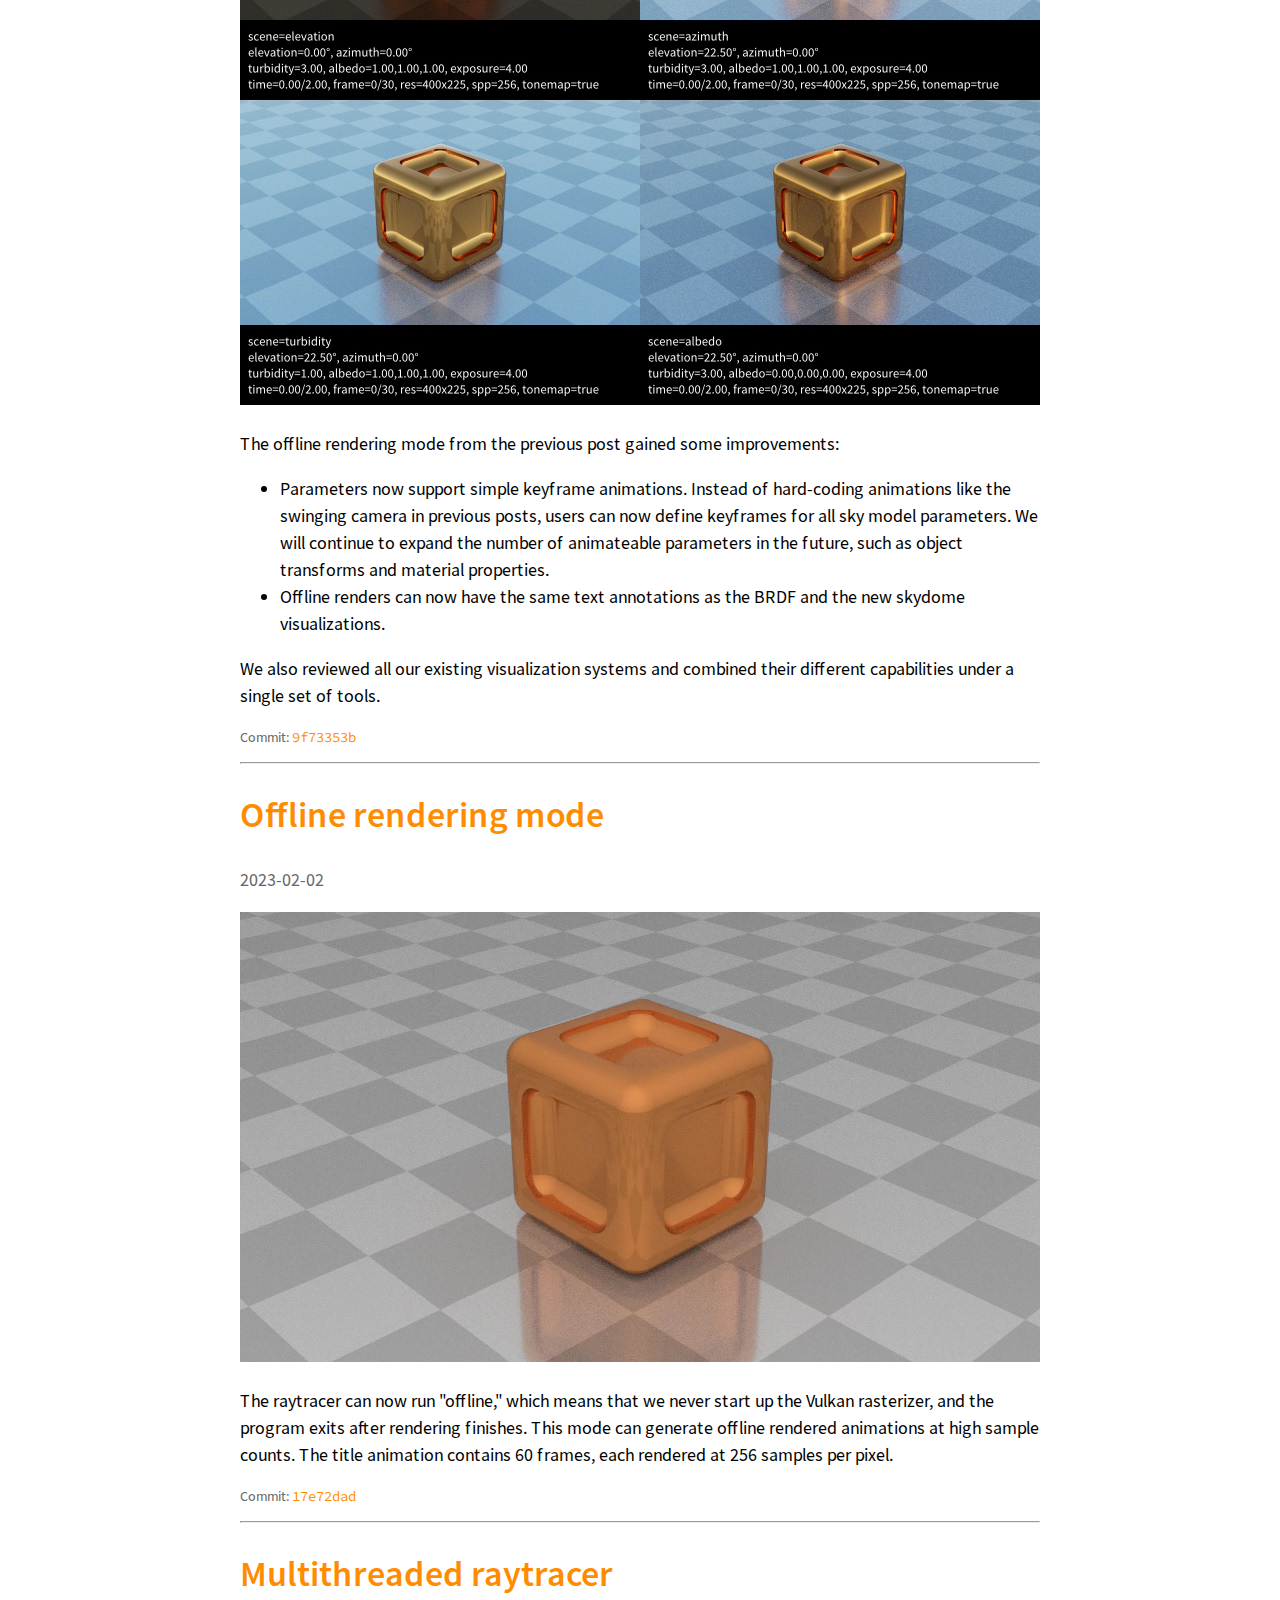
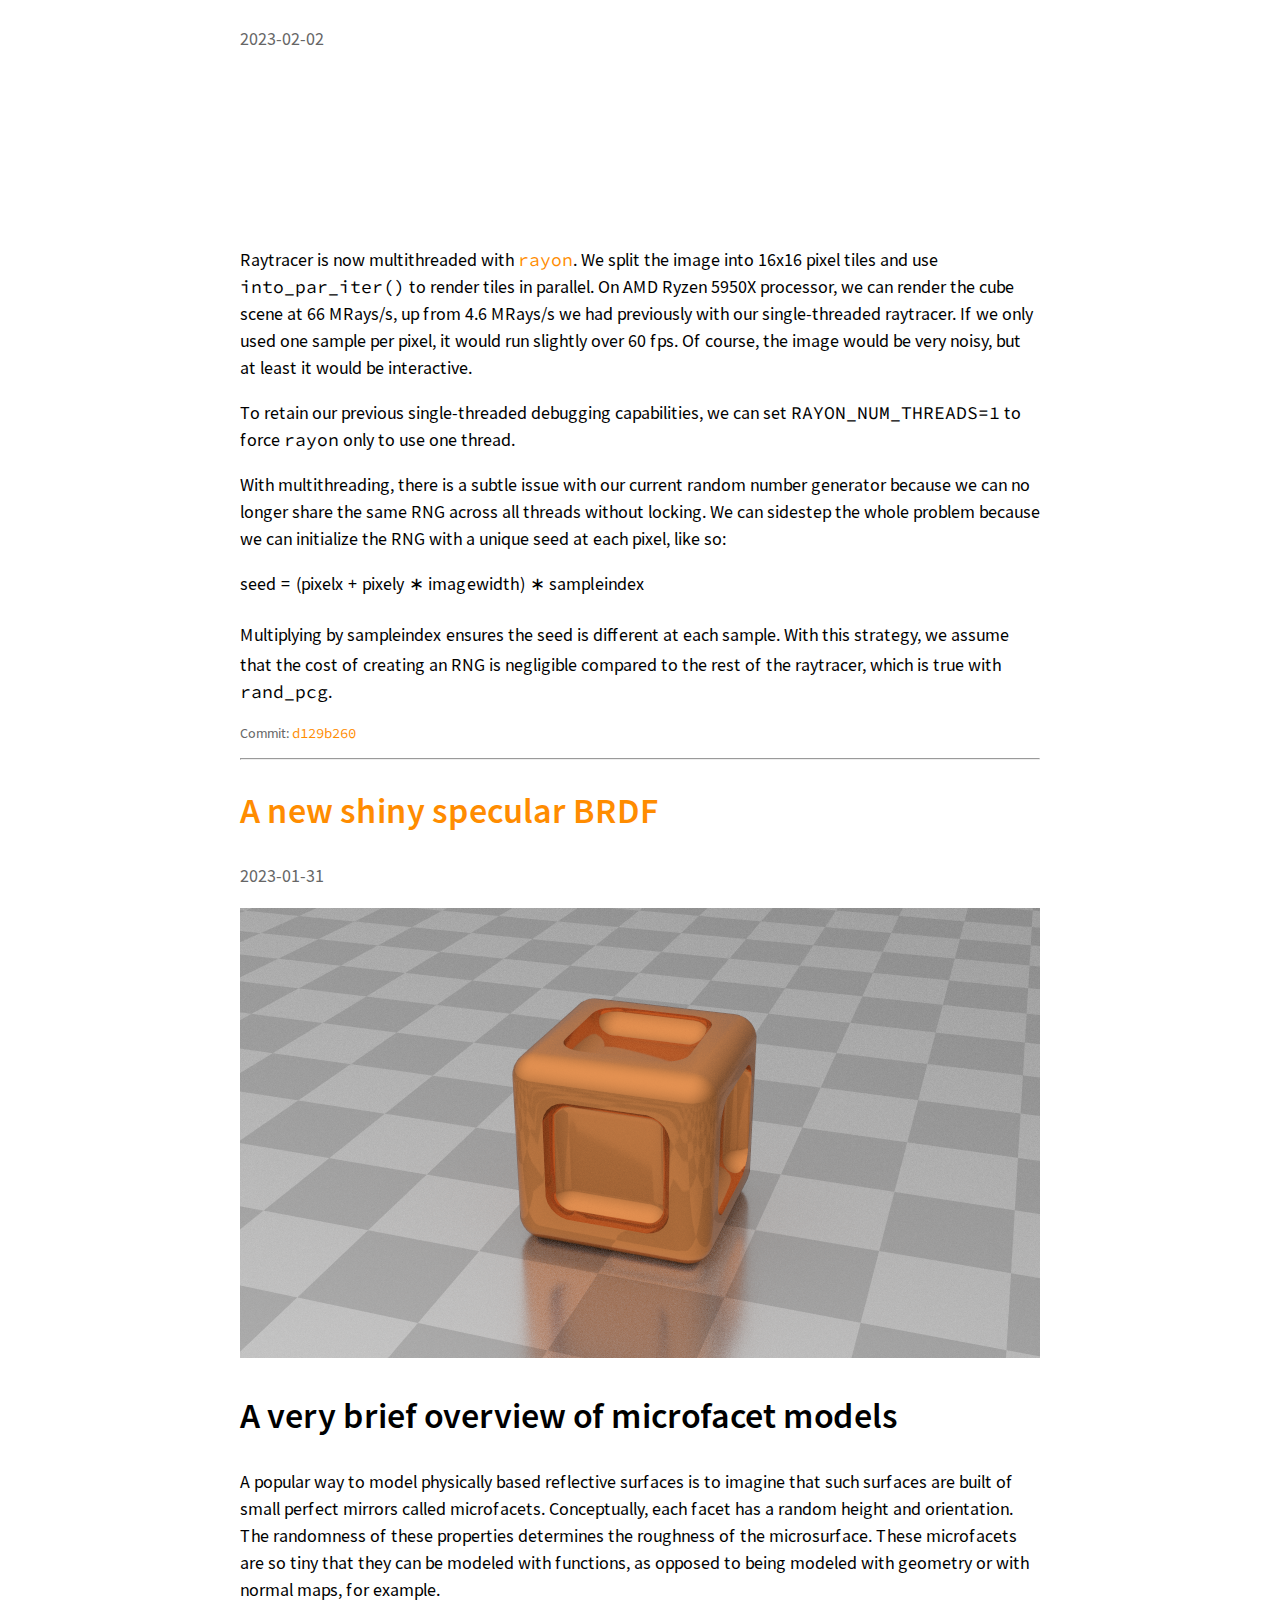
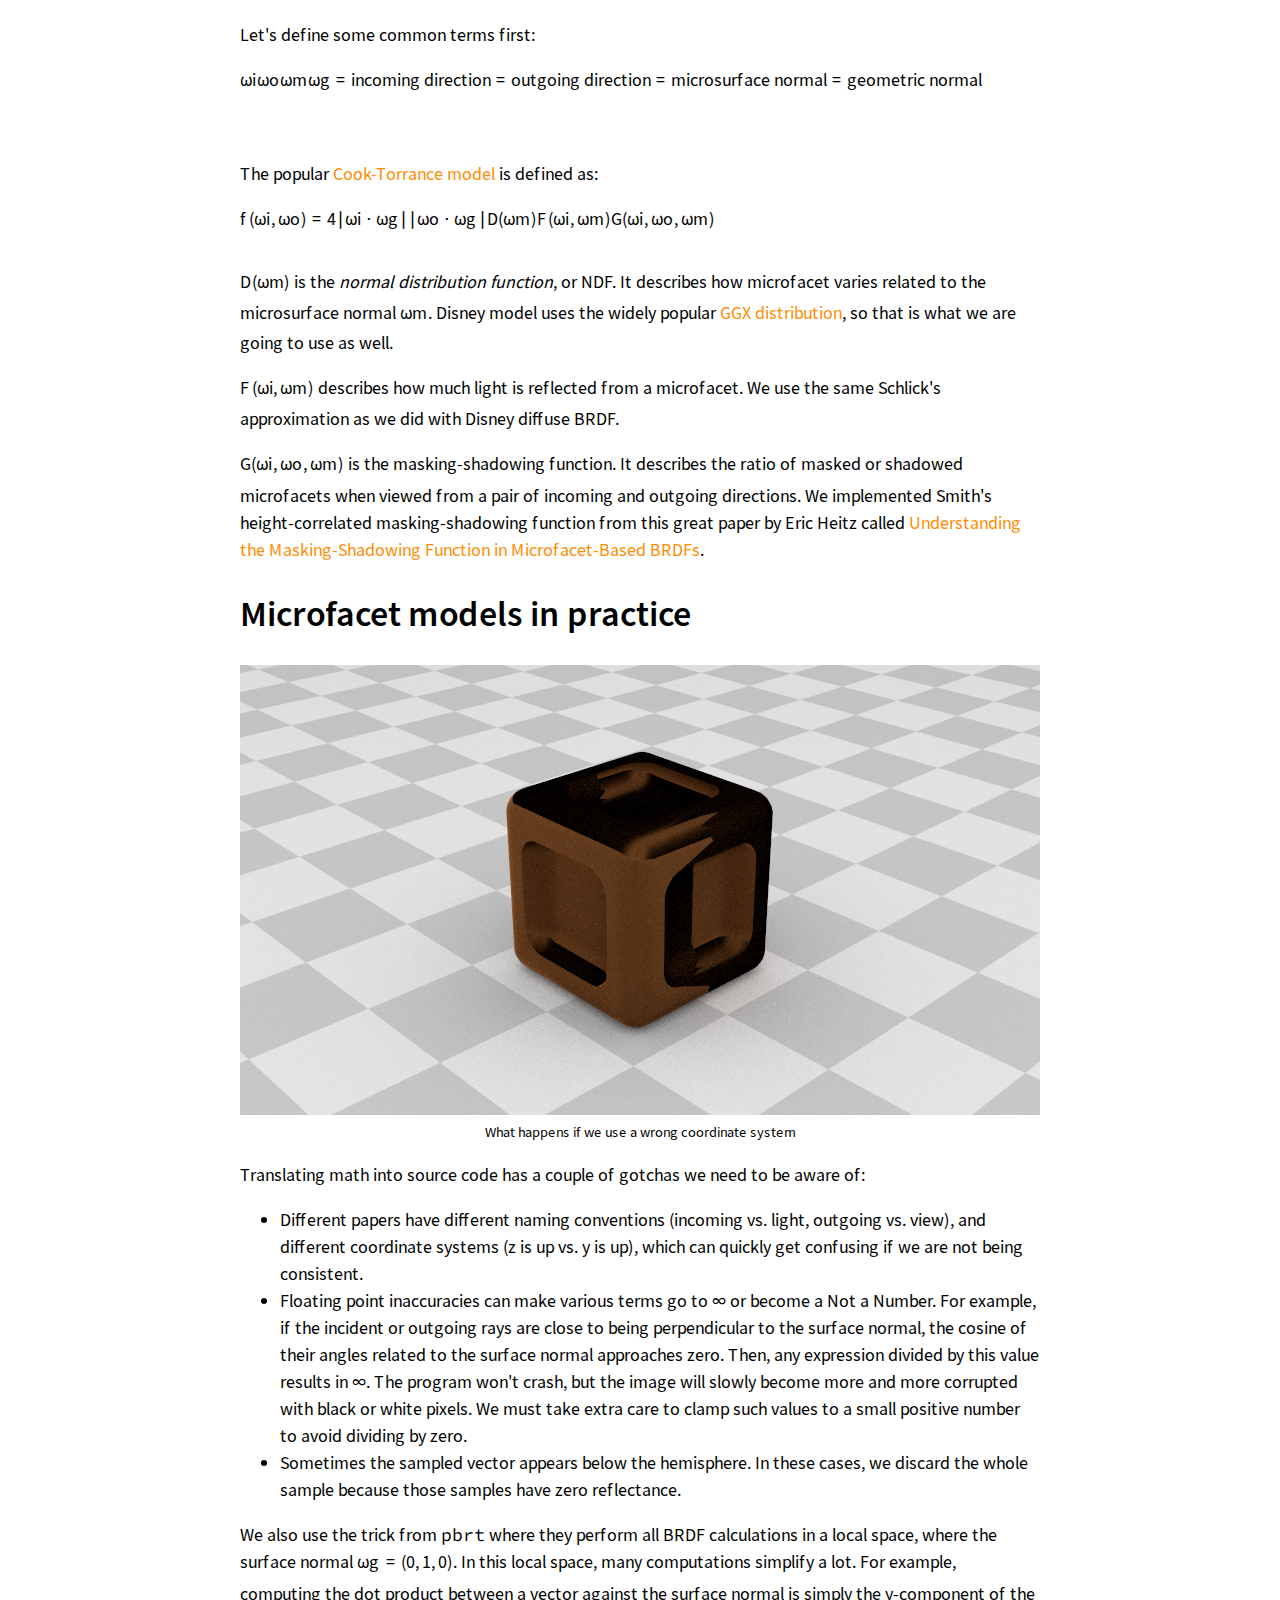
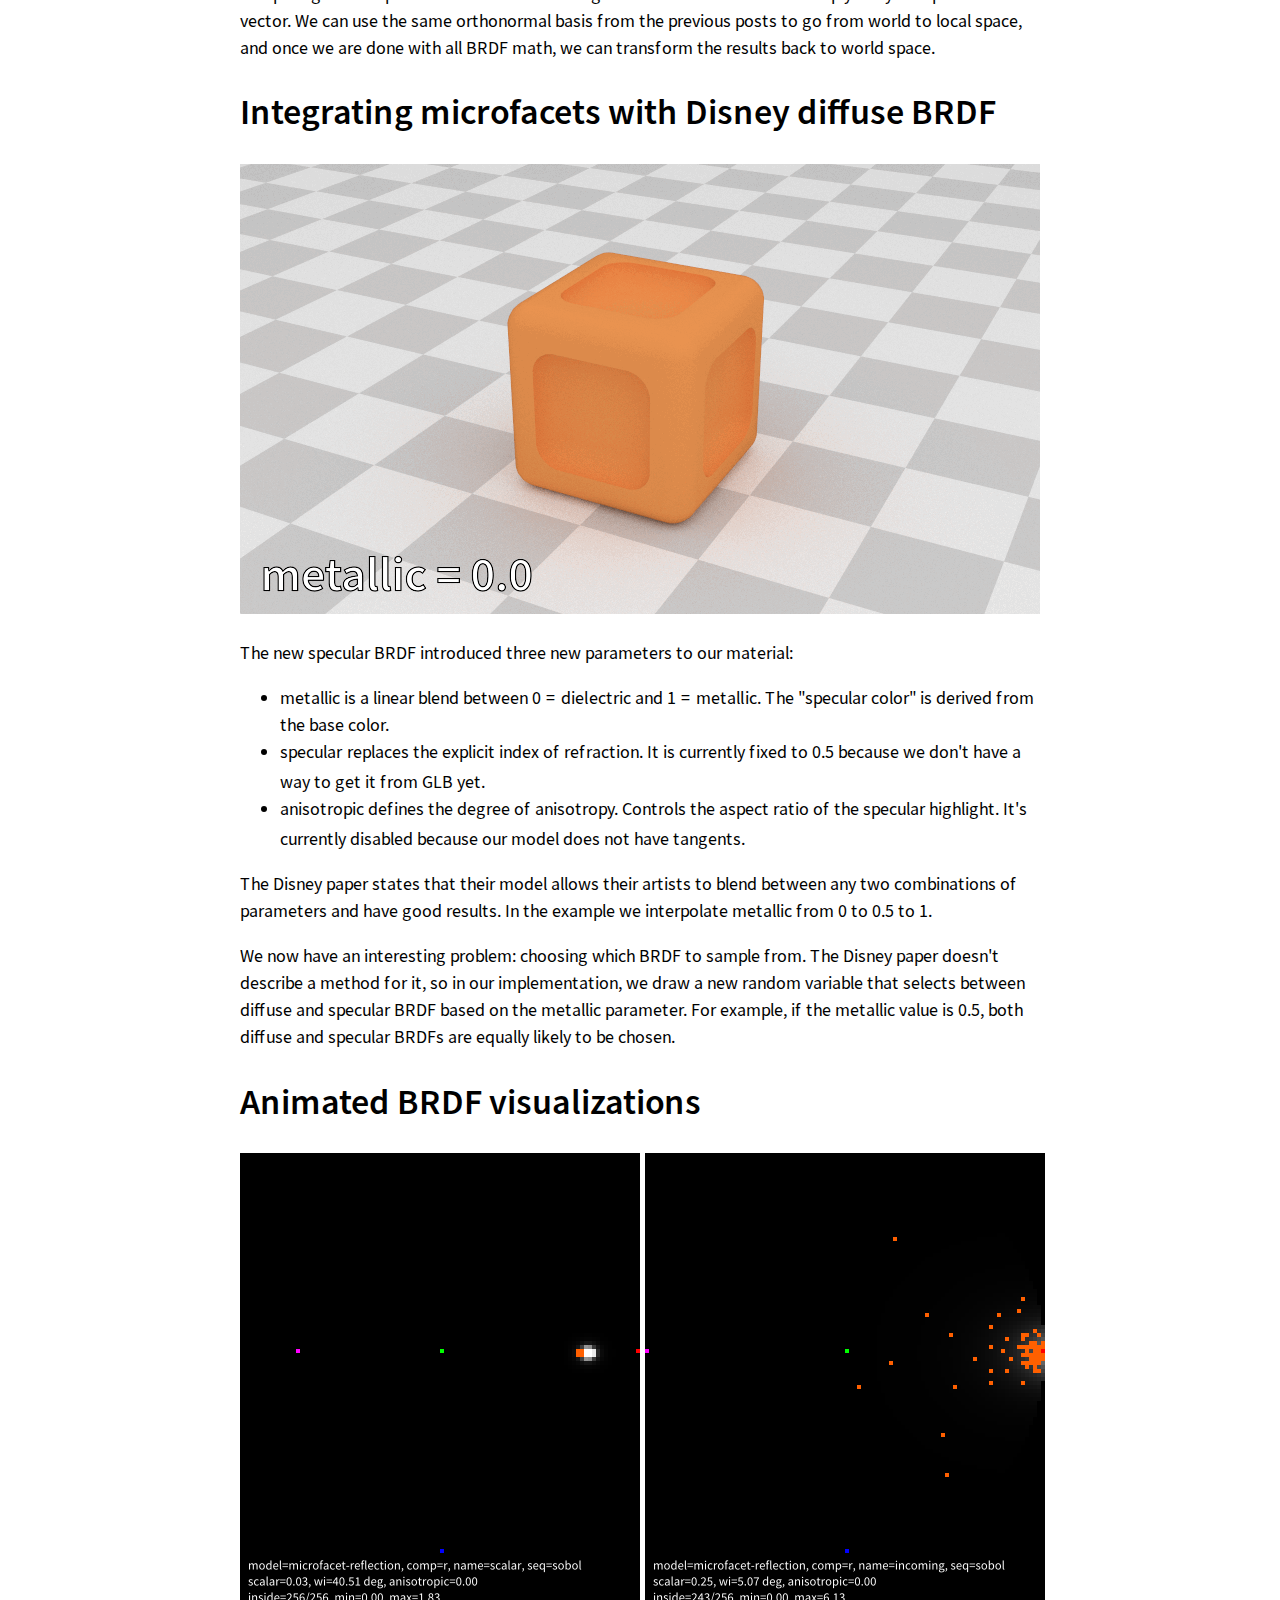
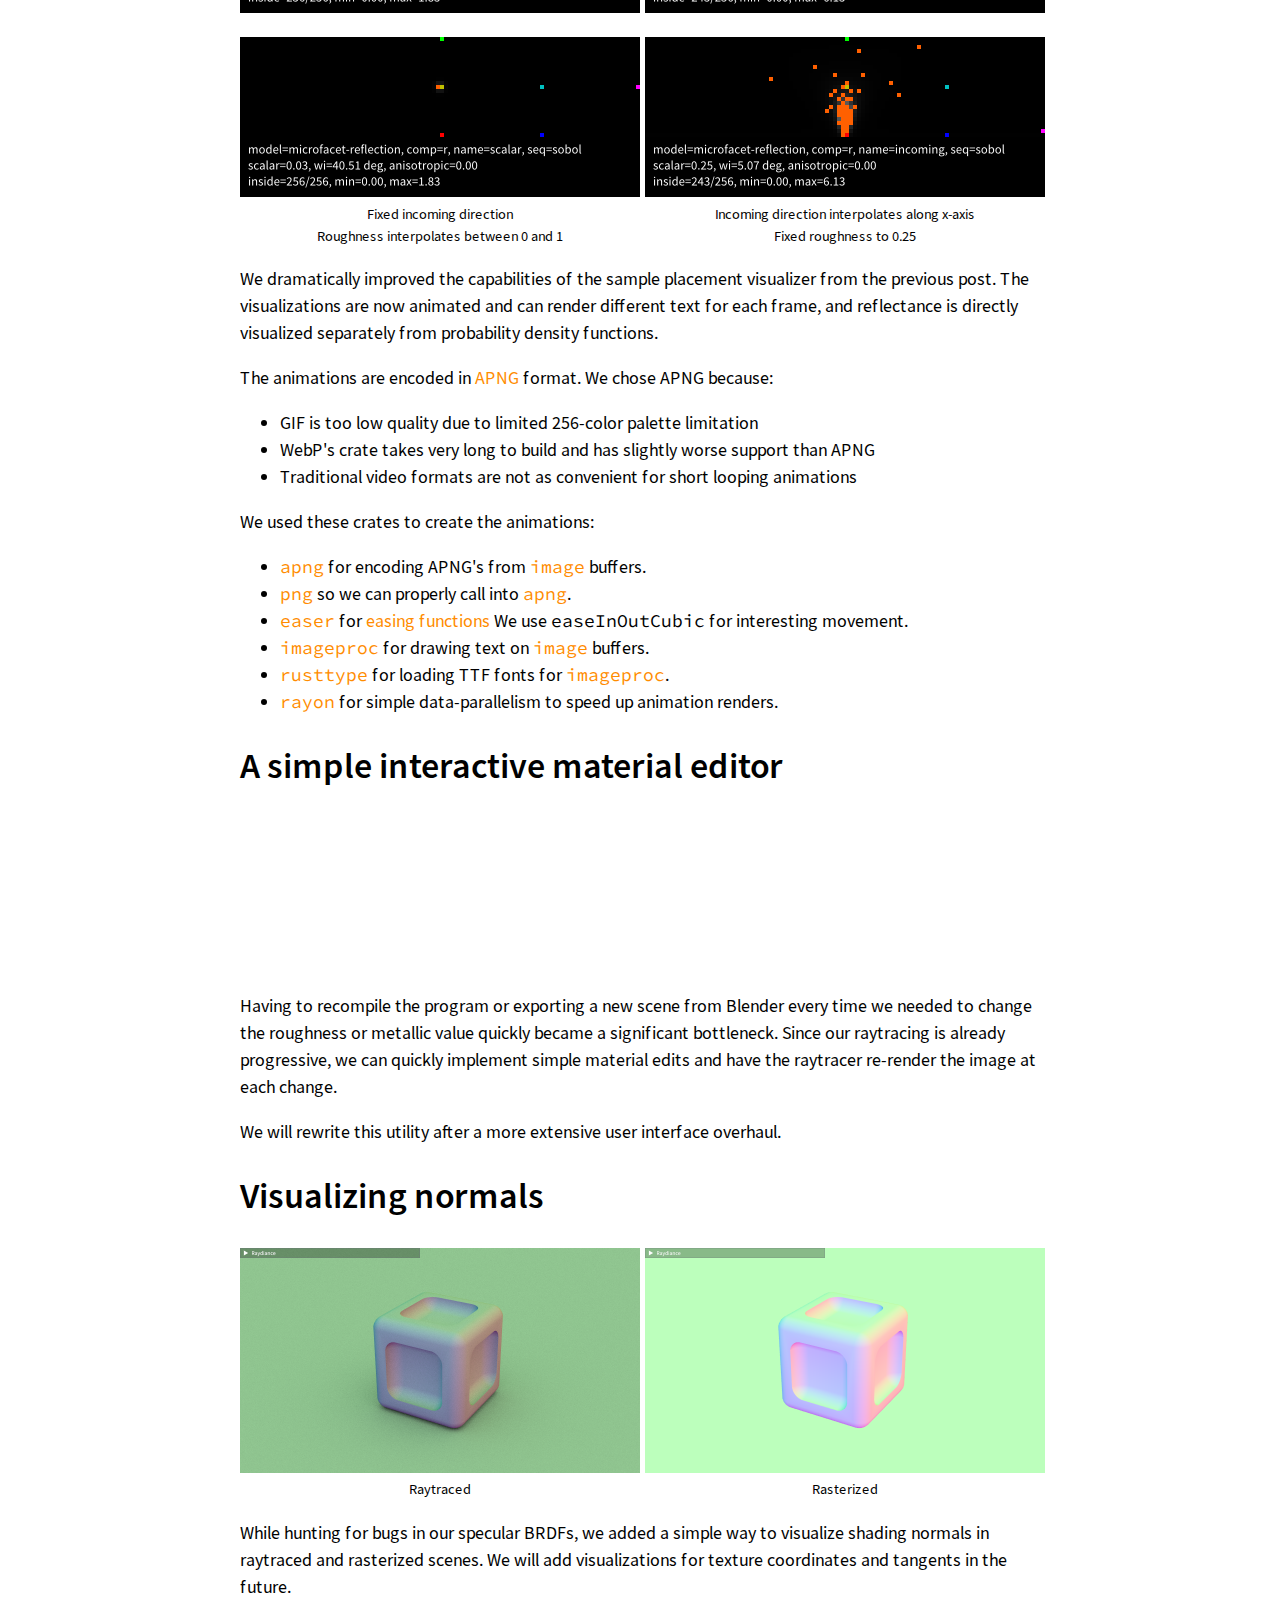
==== commit 08df372b: "Blog: new post" ====
--- a/docs/blog/index.html
+++ b/docs/blog/index.html
@@ -143,7 +143,29 @@
 </head>
 <body>
     <header><h1>Raydiance - Blog</h1></header><hr>
-    <section><h1 id="sky-model-crate"><a href="#sky-model-crate">Releasing skylight model as a crate</a></h1>
+    <section><h1 id="tweenable-materials"><a href="#tweenable-materials">Tweenable materials, Disney model bug fix</a></h1>
+<article>
+    <article-date>2023-02-11</article-date>
+    <article-content><p></p>
+<p><video width="800" autoplay loop muted playsinline>
+  <source src="posts/20230211-192837-tweenable-materials/title-h265.mp4" type="video/mp4" />
+  <source src="posts/20230211-192837-tweenable-materials/title-vp9.webm" type="video/webm" />
+</video>
+</p>
+<p>Expanding on the skylight model post, we have also made all material properties in a scene tweenable with keyframes. The title video animates multiple material properties and sky model properties simultaneously.</p>
+<p>In each video below, we interpolate one material property from <span class="katex"><span class="katex-html" aria-hidden="true"><span class="base"><span class="strut" style="height:0.6444em;"></span><span class="mord">0</span></span></span></span> to <span class="katex"><span class="katex-html" aria-hidden="true"><span class="base"><span class="strut" style="height:0.6444em;"></span><span class="mord">1</span></span></span></span> while keeping other parameters the same. In this release, we also exposed <span class="katex"><span class="katex-html" aria-hidden="true"><span class="base"><span class="strut" style="height:0.8889em;vertical-align:-0.1944em;"></span><span class="mord mathnormal">s</span><span class="mord mathnormal">p</span><span class="mord mathnormal">ec</span><span class="mord mathnormal">u</span><span class="mord mathnormal" style="margin-right:0.01968em;">l</span><span class="mord mathnormal">a</span><span class="mord mathnormal" style="margin-right:0.02778em;">r</span></span></span></span> and <span class="katex"><span class="katex-html" aria-hidden="true"><span class="base"><span class="strut" style="height:0.8889em;vertical-align:-0.1944em;"></span><span class="mord mathnormal">s</span><span class="mord mathnormal">p</span><span class="mord mathnormal">ec</span><span class="mord mathnormal">u</span><span class="mord mathnormal" style="margin-right:0.01968em;">l</span><span class="mord mathnormal">a</span><span class="mord mathnormal" style="margin-right:0.02778em;">r</span><span class="mord mathnormal" style="margin-right:0.13889em;">T</span><span class="mord mathnormal">in</span><span class="mord mathnormal">t</span></span></span></span> parameters, previously hardcoded as <span class="katex"><span class="katex-html" aria-hidden="true"><span class="base"><span class="strut" style="height:0.6444em;"></span><span class="mord">0.5</span></span></span></span> and <span class="katex"><span class="katex-html" aria-hidden="true"><span class="base"><span class="strut" style="height:0.6444em;"></span><span class="mord">0</span></span></span></span>, respectively.</p>
+<p><video width="800" autoplay loop muted playsinline>
+  <source src="posts/20230211-192837-tweenable-materials/materials-h265.mp4" type="video/mp4" />
+  <source src="posts/20230211-192837-tweenable-materials/materials-vp9.webm" type="video/webm" />
+</video>
+</p>
+<h1>Disney model bug fix</h1>
+<p>We fixed how the <span class="katex"><span class="katex-html" aria-hidden="true"><span class="base"><span class="strut" style="height:0.8889em;vertical-align:-0.1944em;"></span><span class="mord mathnormal">s</span><span class="mord mathnormal">p</span><span class="mord mathnormal">ec</span><span class="mord mathnormal">u</span><span class="mord mathnormal" style="margin-right:0.01968em;">l</span><span class="mord mathnormal">a</span><span class="mord mathnormal" style="margin-right:0.02778em;">r</span></span></span></span> parameter worked in our Disney BRDF implementation. Previously, sliding the <span class="katex"><span class="katex-html" aria-hidden="true"><span class="base"><span class="strut" style="height:0.8889em;vertical-align:-0.1944em;"></span><span class="mord mathnormal">s</span><span class="mord mathnormal">p</span><span class="mord mathnormal">ec</span><span class="mord mathnormal">u</span><span class="mord mathnormal" style="margin-right:0.01968em;">l</span><span class="mord mathnormal">a</span><span class="mord mathnormal" style="margin-right:0.02778em;">r</span></span></span></span> parameter between <span class="katex"><span class="katex-html" aria-hidden="true"><span class="base"><span class="strut" style="height:0.6444em;"></span><span class="mord">0</span></span></span></span> to <span class="katex"><span class="katex-html" aria-hidden="true"><span class="base"><span class="strut" style="height:0.6444em;"></span><span class="mord">1</span></span></span></span> barely changed the material's appearance, while in the Disney paper, the amount of reflection goes to <span class="katex"><span class="katex-html" aria-hidden="true"><span class="base"><span class="strut" style="height:0.6444em;"></span><span class="mord">0</span></span></span></span> as the <span class="katex"><span class="katex-html" aria-hidden="true"><span class="base"><span class="strut" style="height:0.8889em;vertical-align:-0.1944em;"></span><span class="mord mathnormal">s</span><span class="mord mathnormal">p</span><span class="mord mathnormal">ec</span><span class="mord mathnormal">u</span><span class="mord mathnormal" style="margin-right:0.01968em;">l</span><span class="mord mathnormal">a</span><span class="mord mathnormal" style="margin-right:0.02778em;">r</span></span></span></span> goes to <span class="katex"><span class="katex-html" aria-hidden="true"><span class="base"><span class="strut" style="height:0.6444em;"></span><span class="mord">0</span></span></span></span>. The problem was in mixing diffuse and specular BRDFs: we only accounted for the <span class="katex"><span class="katex-html" aria-hidden="true"><span class="base"><span class="strut" style="height:0.6944em;"></span><span class="mord mathnormal">m</span><span class="mord mathnormal">e</span><span class="mord mathnormal">t</span><span class="mord mathnormal">a</span><span class="mord mathnormal" style="margin-right:0.01968em;">ll</span><span class="mord mathnormal">i</span><span class="mord mathnormal">c</span></span></span></span> parameter. Unsurprisingly, this bug meant that the <span class="katex"><span class="katex-html" aria-hidden="true"><span class="base"><span class="strut" style="height:0.8889em;vertical-align:-0.1944em;"></span><span class="mord mathnormal">s</span><span class="mord mathnormal">p</span><span class="mord mathnormal">ec</span><span class="mord mathnormal">u</span><span class="mord mathnormal" style="margin-right:0.01968em;">l</span><span class="mord mathnormal">a</span><span class="mord mathnormal" style="margin-right:0.02778em;">r</span></span></span></span> parameter did not significantly influence the material's appearance. After the fix, our implementation looks better now that we account for <span class="katex"><span class="katex-html" aria-hidden="true"><span class="base"><span class="strut" style="height:0.6944em;"></span><span class="mord mathnormal">m</span><span class="mord mathnormal">e</span><span class="mord mathnormal">t</span><span class="mord mathnormal">a</span><span class="mord mathnormal" style="margin-right:0.01968em;">ll</span><span class="mord mathnormal">i</span><span class="mord mathnormal">c</span></span></span></span> and <span class="katex"><span class="katex-html" aria-hidden="true"><span class="base"><span class="strut" style="height:0.8889em;vertical-align:-0.1944em;"></span><span class="mord mathnormal">s</span><span class="mord mathnormal">p</span><span class="mord mathnormal">ec</span><span class="mord mathnormal">u</span><span class="mord mathnormal" style="margin-right:0.01968em;">l</span><span class="mord mathnormal">a</span><span class="mord mathnormal" style="margin-right:0.02778em;">r</span></span></span></span> parameters.</p>
+<p>Additionally, we added the <span class="katex"><span class="katex-html" aria-hidden="true"><span class="base"><span class="strut" style="height:0.8889em;vertical-align:-0.1944em;"></span><span class="mord mathnormal">s</span><span class="mord mathnormal">p</span><span class="mord mathnormal">ec</span><span class="mord mathnormal">u</span><span class="mord mathnormal" style="margin-right:0.01968em;">l</span><span class="mord mathnormal">a</span><span class="mord mathnormal" style="margin-right:0.02778em;">r</span><span class="mord mathnormal" style="margin-right:0.13889em;">T</span><span class="mord mathnormal">in</span><span class="mord mathnormal">t</span></span></span></span> parameter, which tints incident specular towards the base color. It's intended for additional artistic control.</p>
+</article-content>
+    <article-commit><p>Commit: <a href="https://github.com/phoekz/raydiance/commit/66ca414cece5f32349c2a94b00f50b712e005596"><code>66ca414c</code></a></p></article-commit>
+</article>
+<hr><h1 id="sky-model-crate"><a href="#sky-model-crate">Releasing skylight model as a crate</a></h1>
 <article>
     <article-date>2023-02-11</article-date>
     <article-content><p></p>
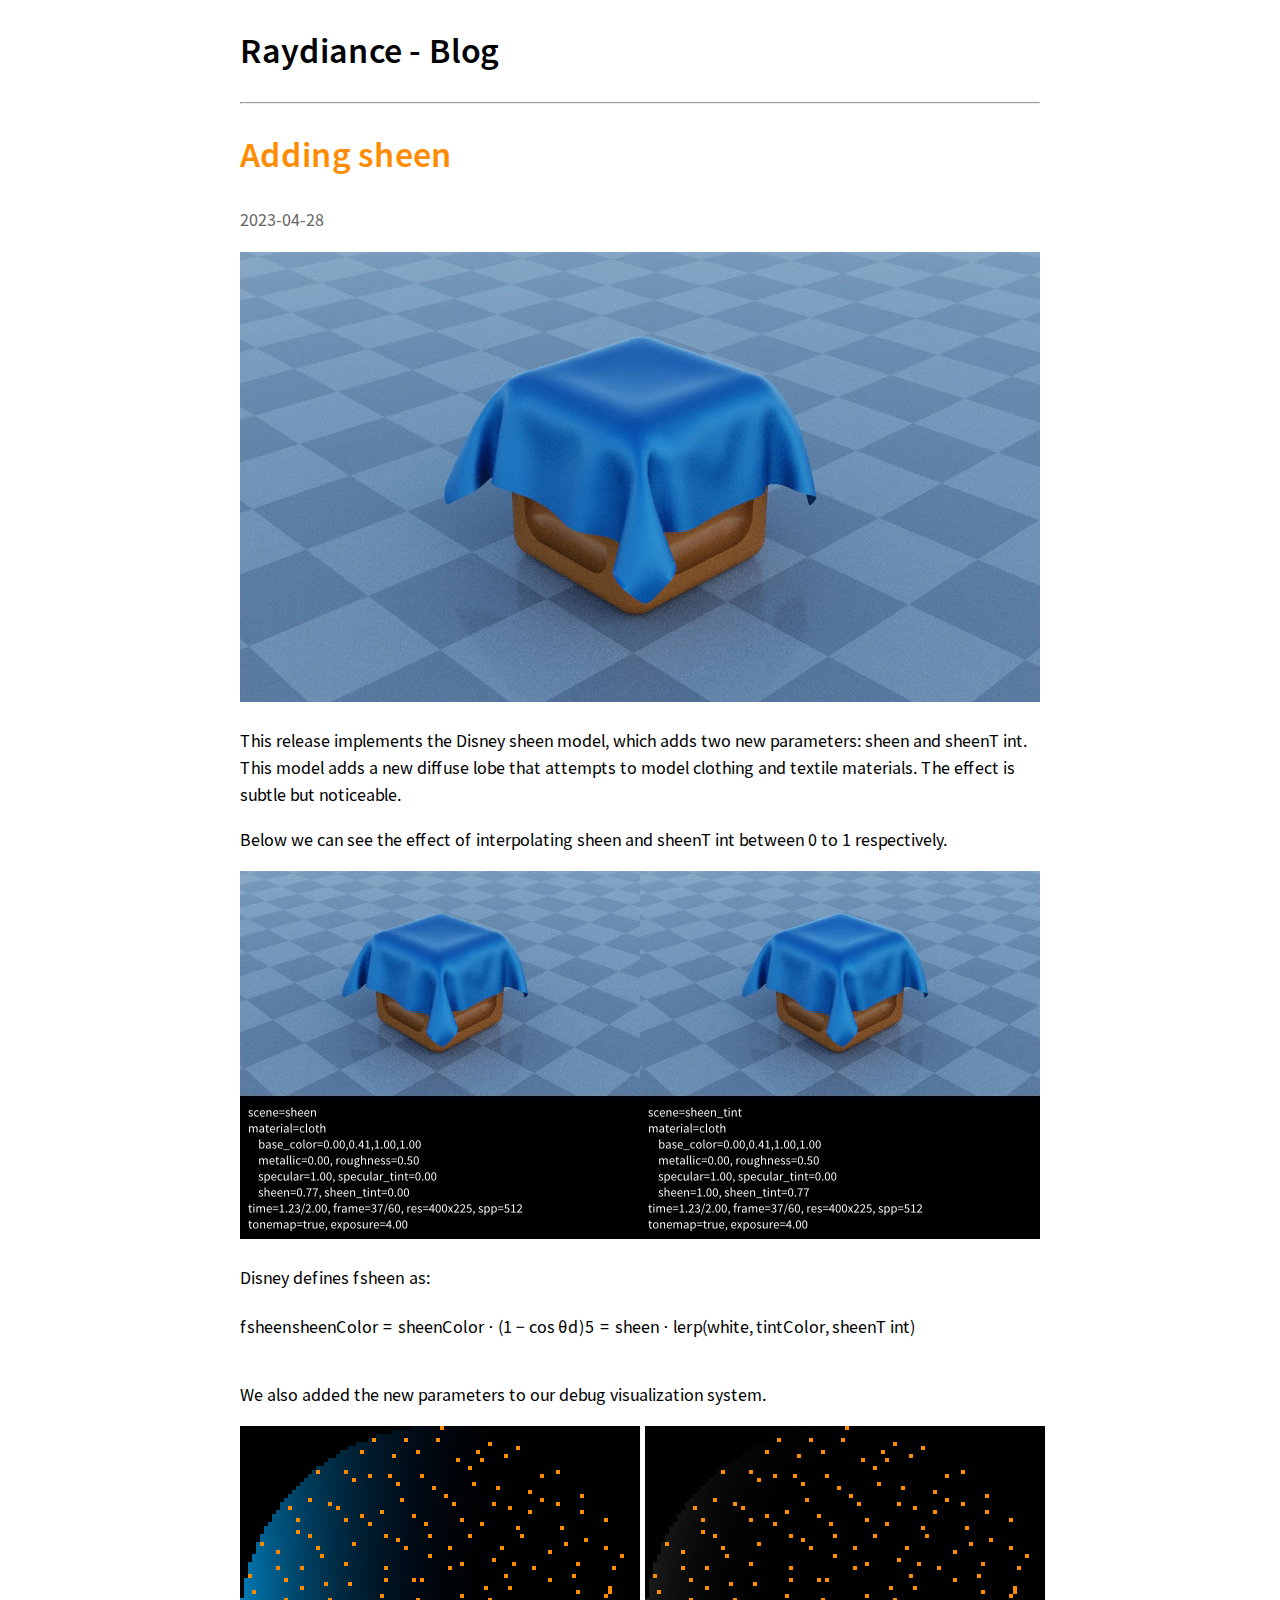
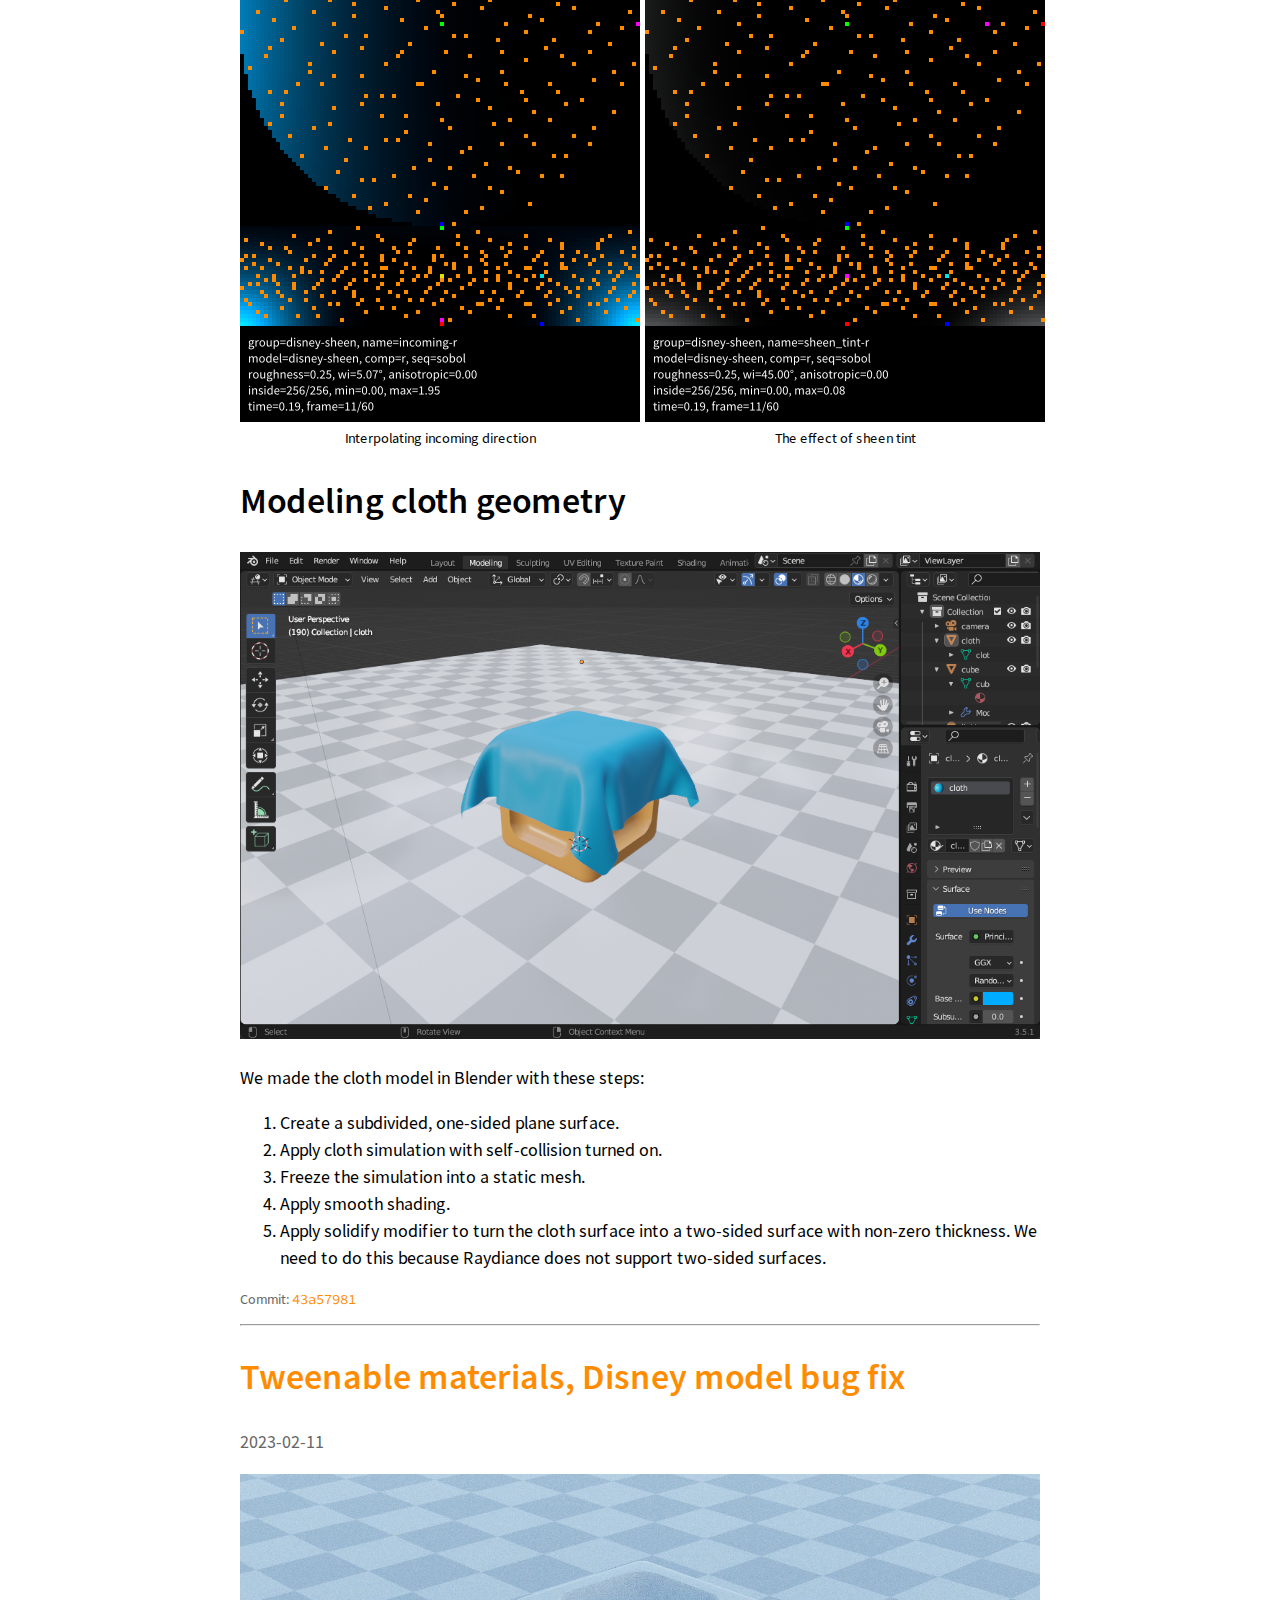
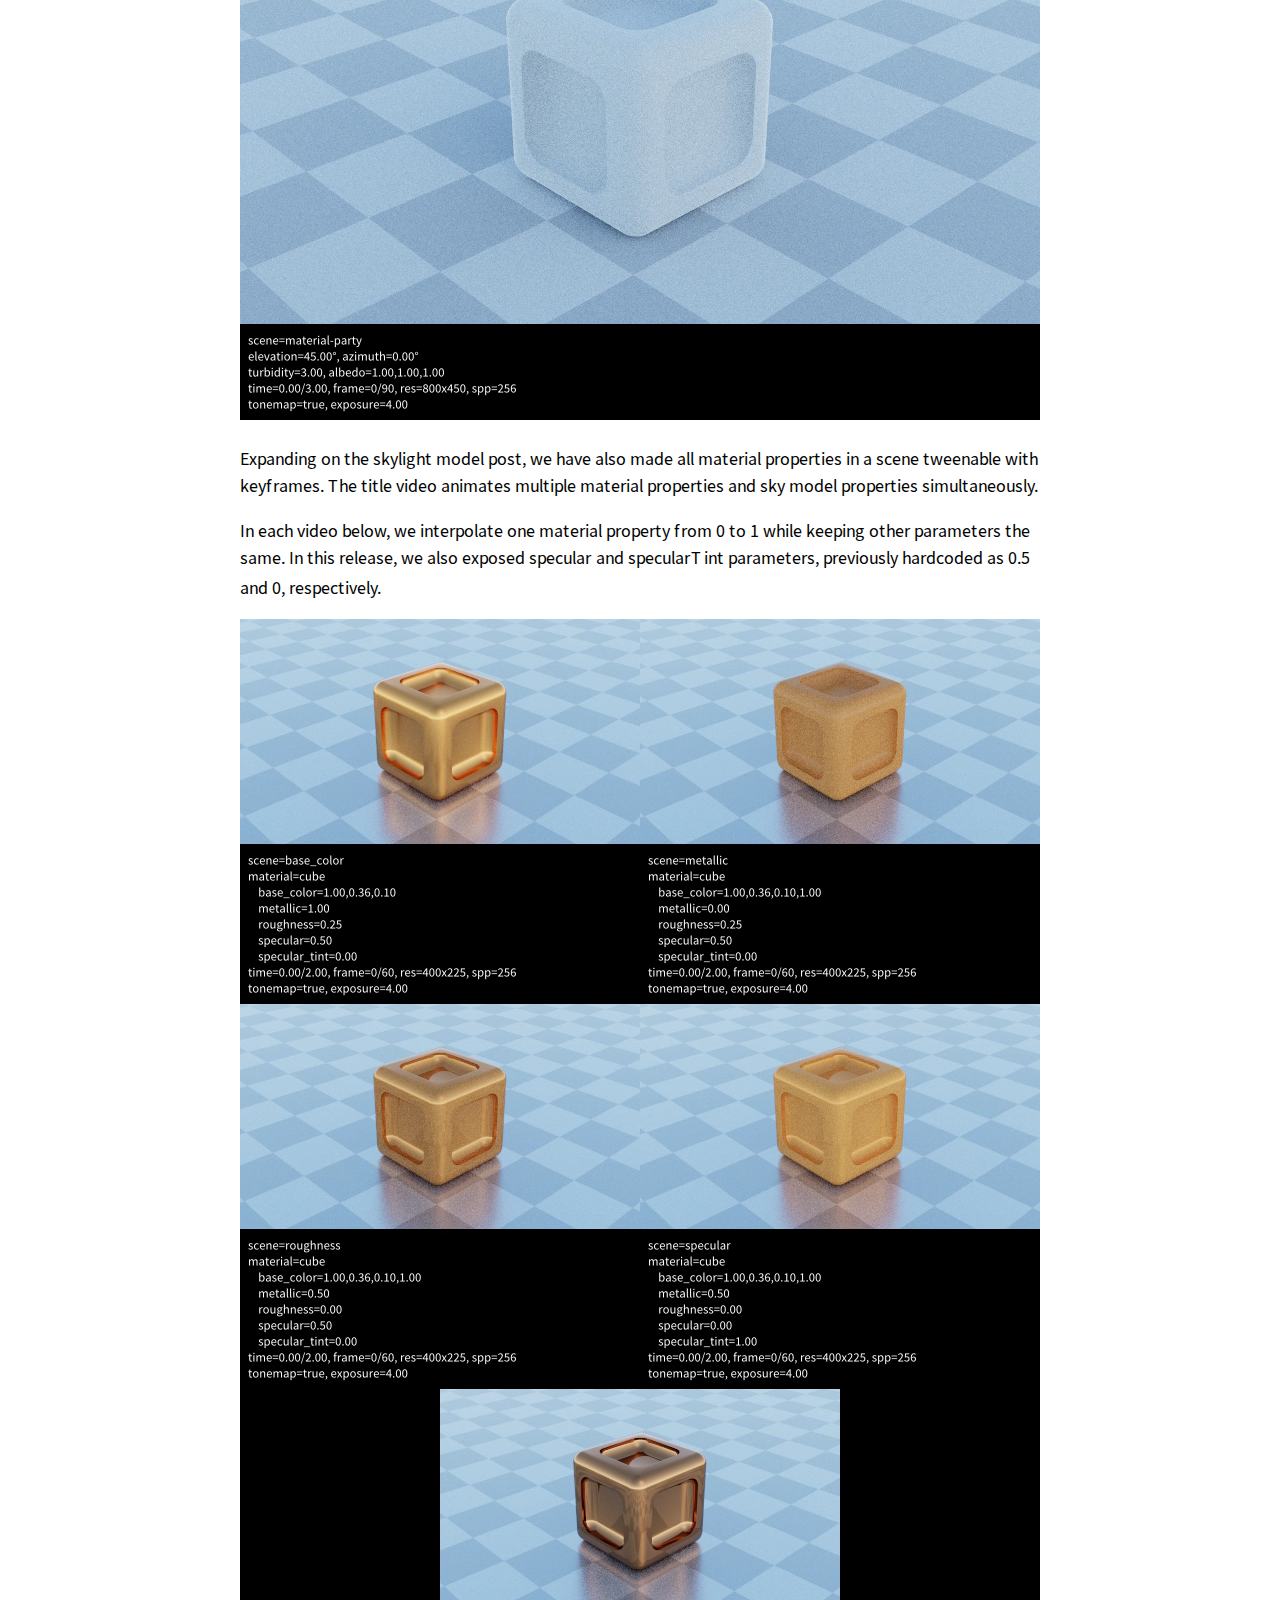
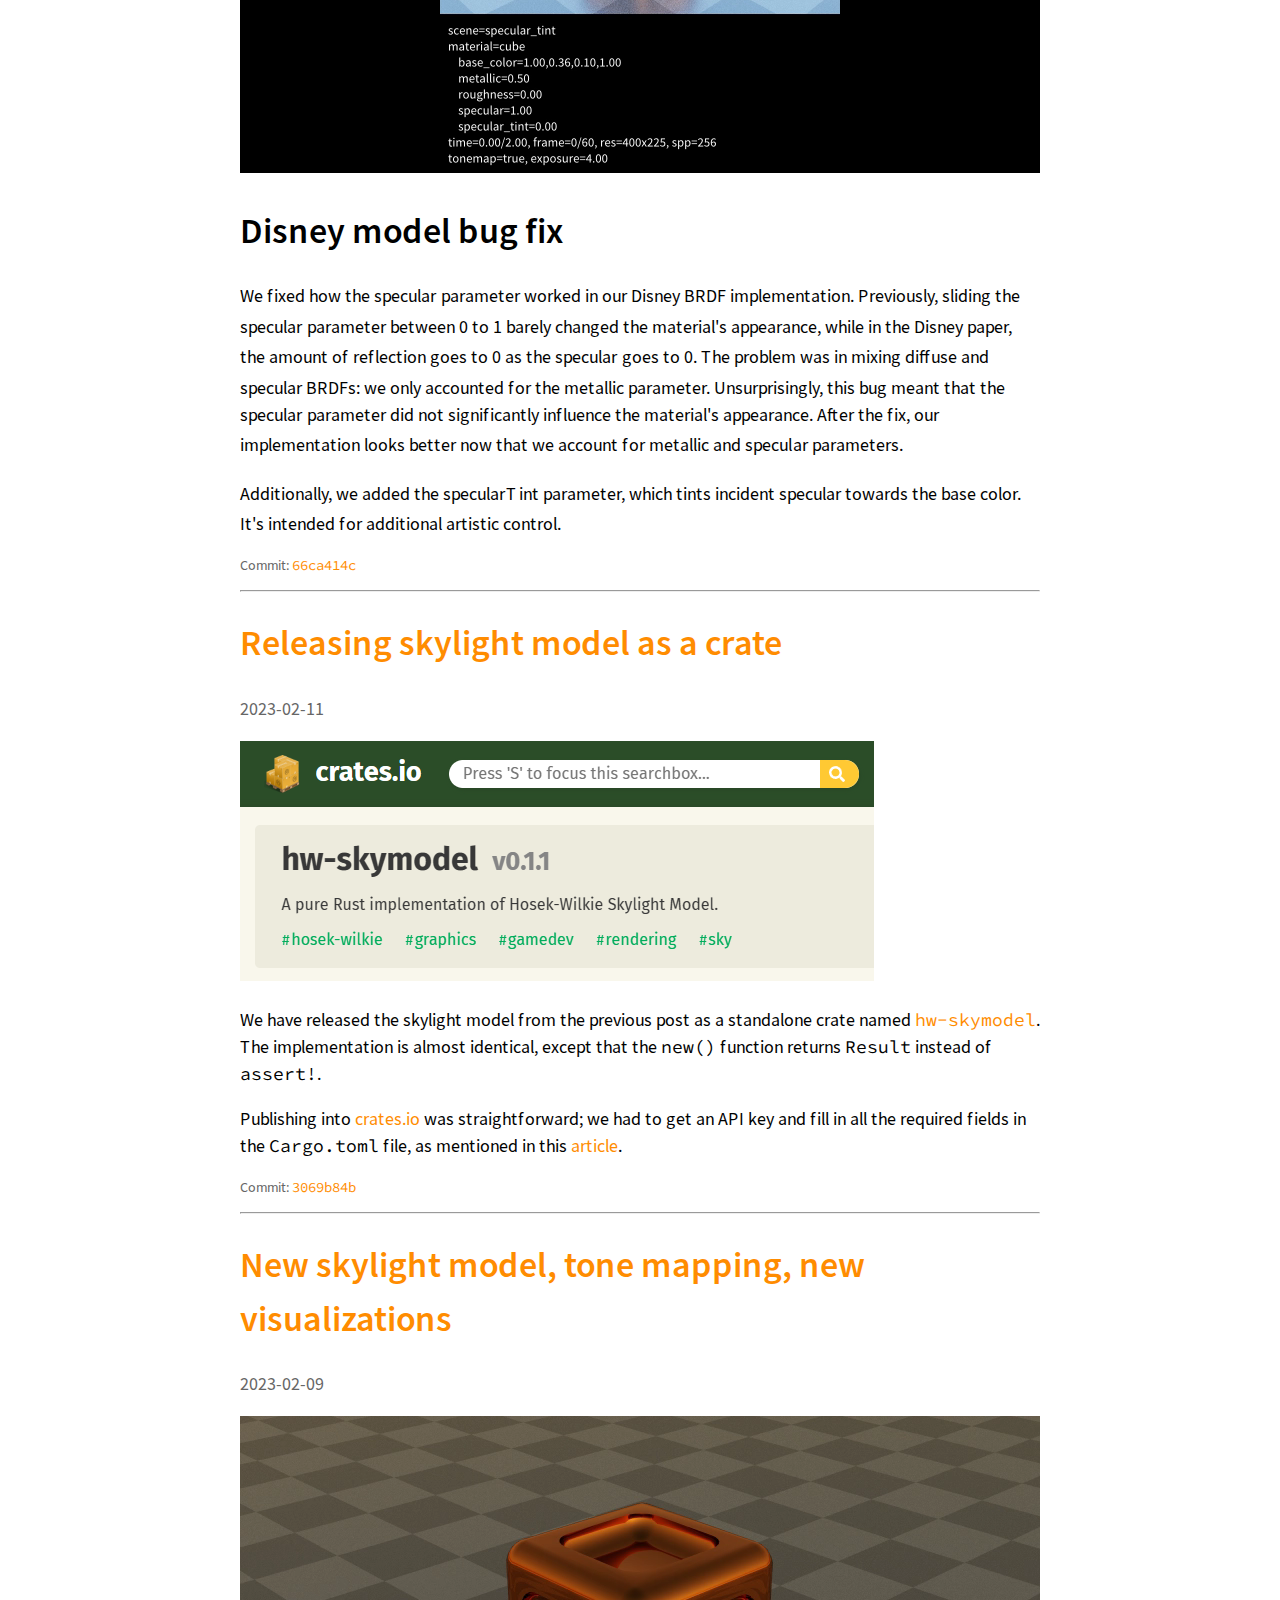
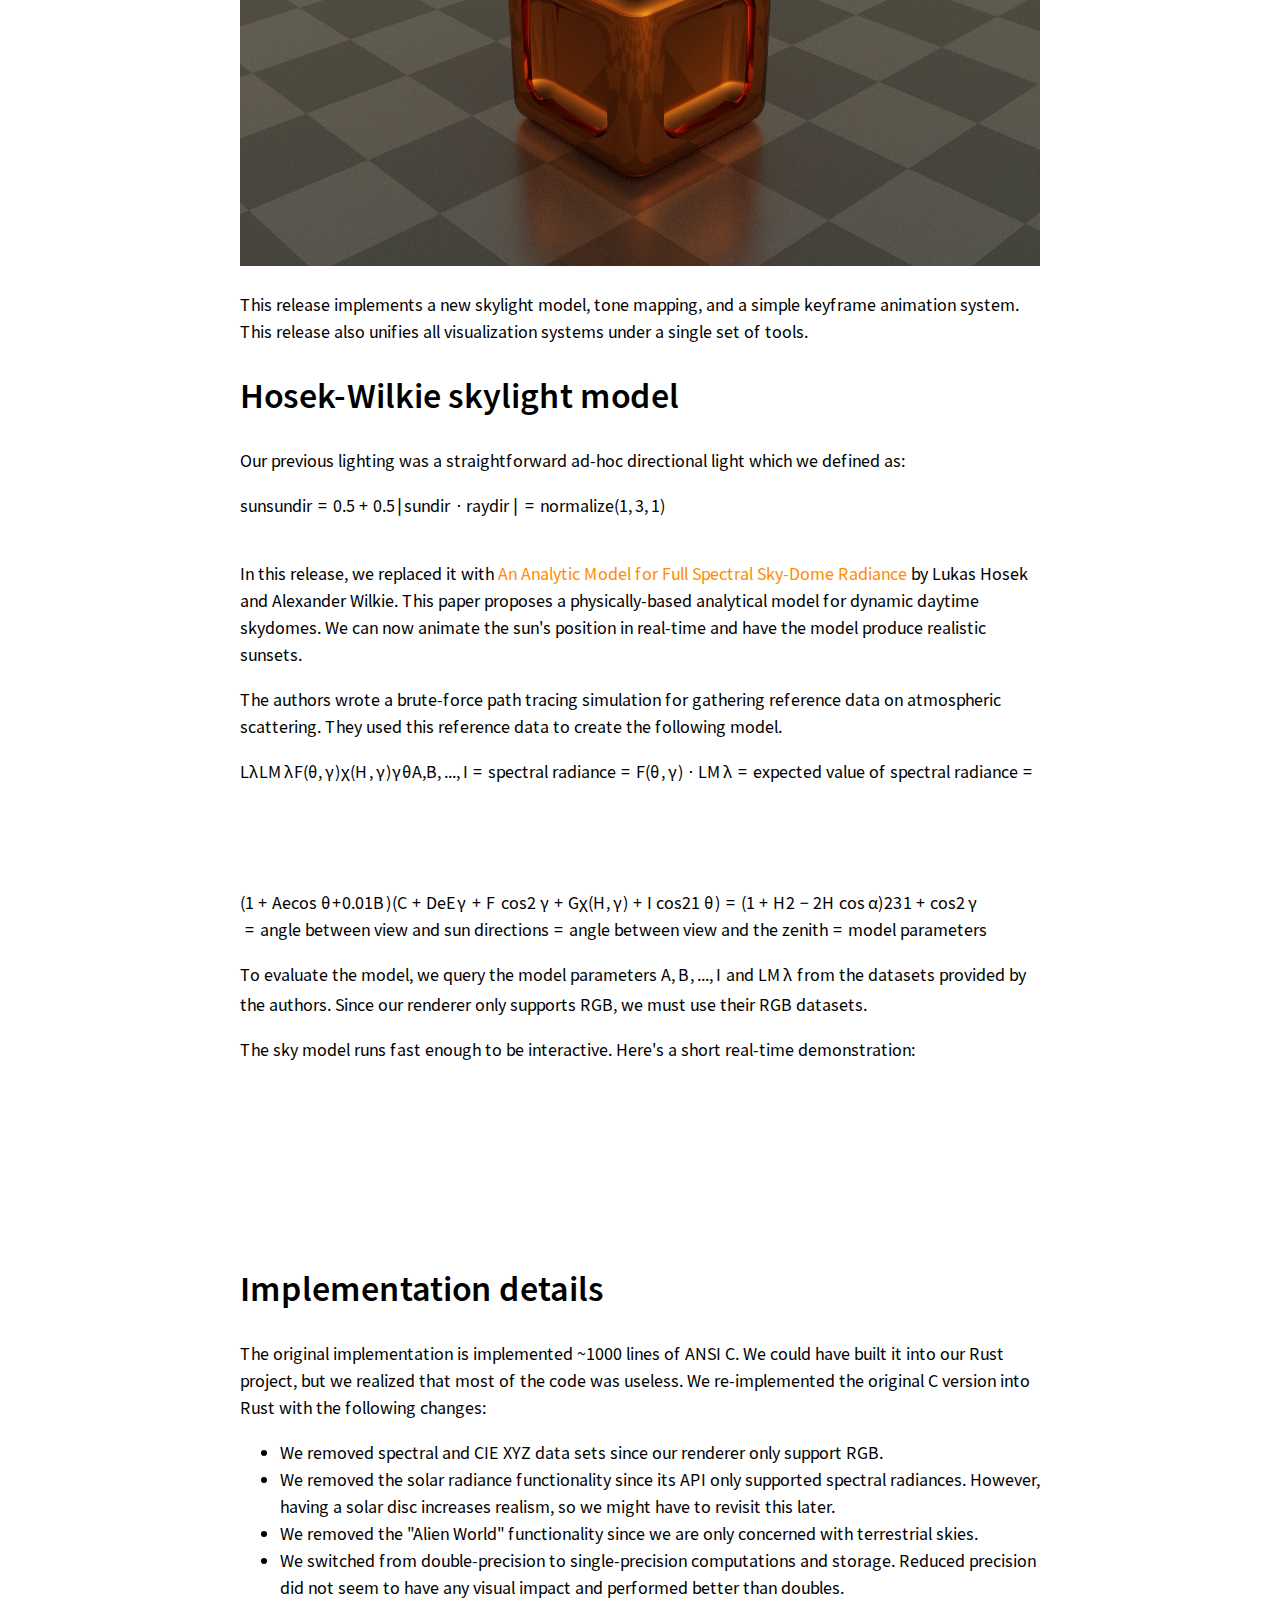
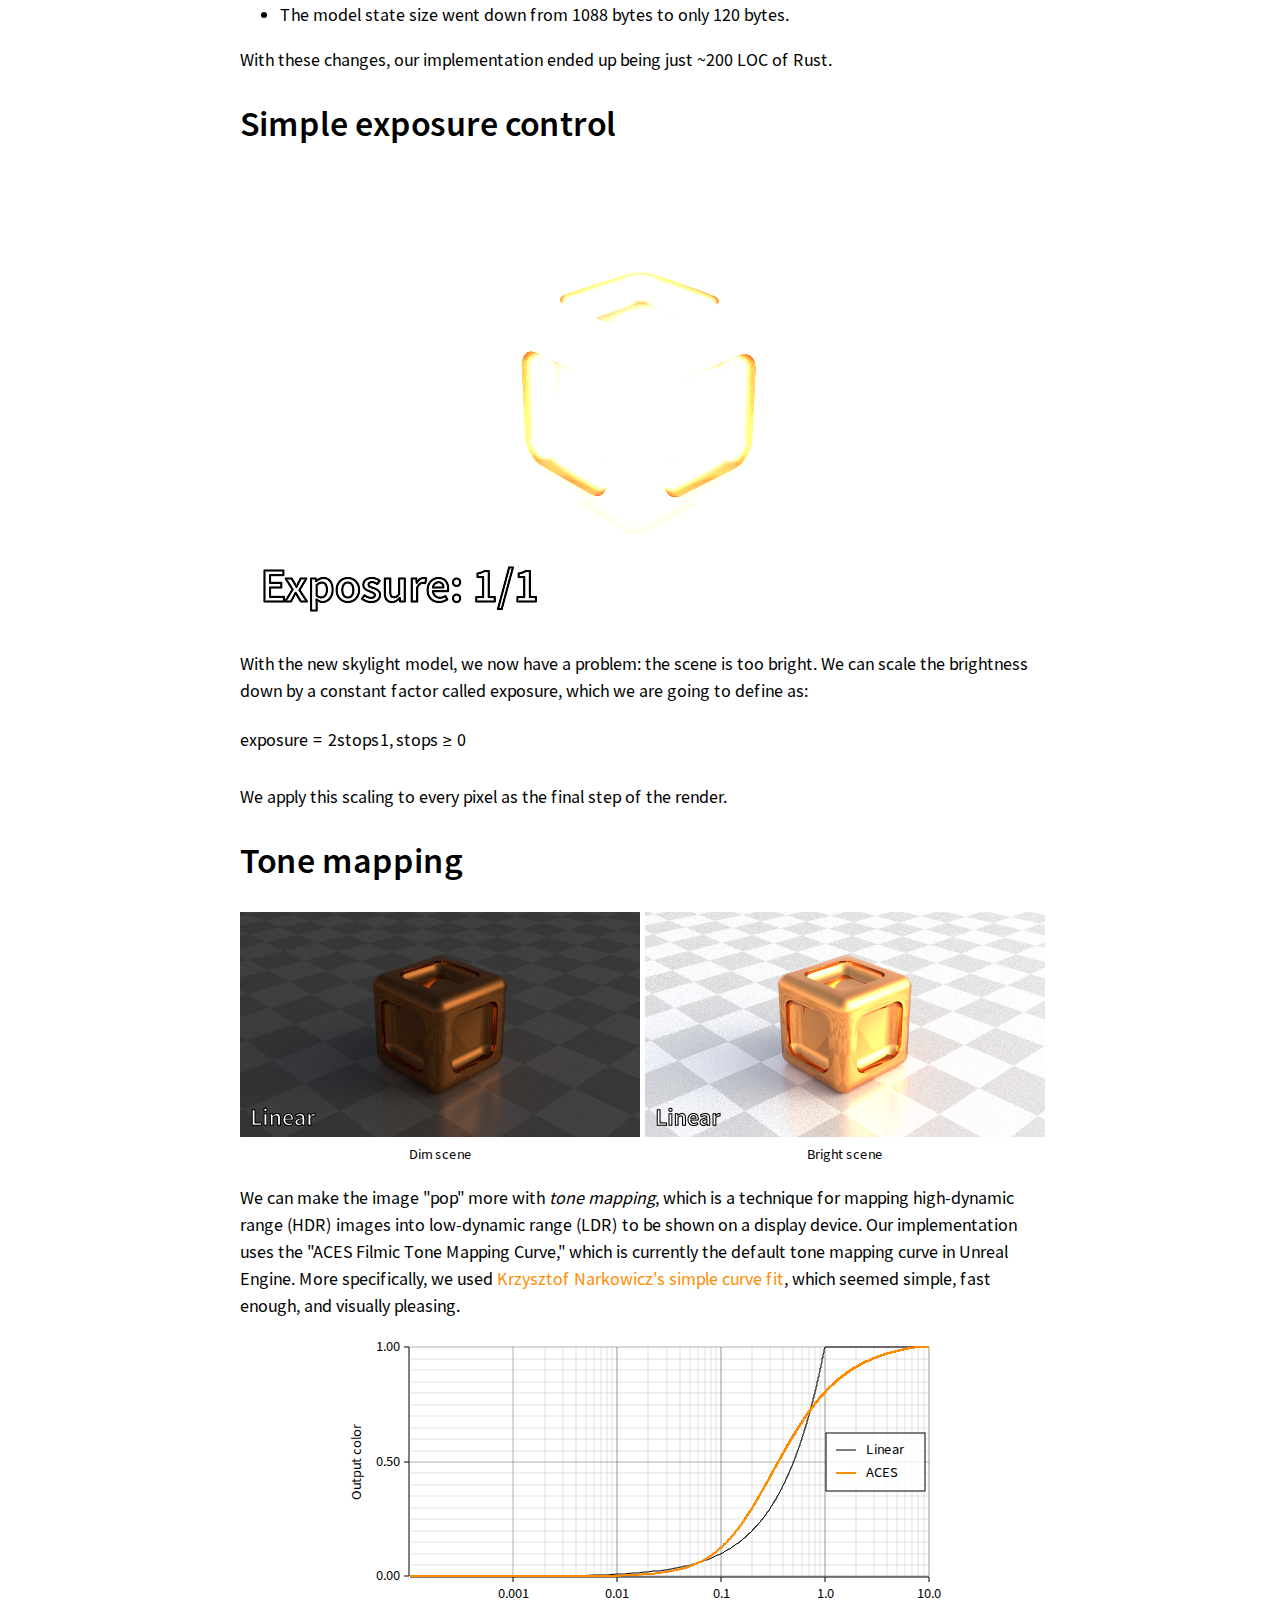
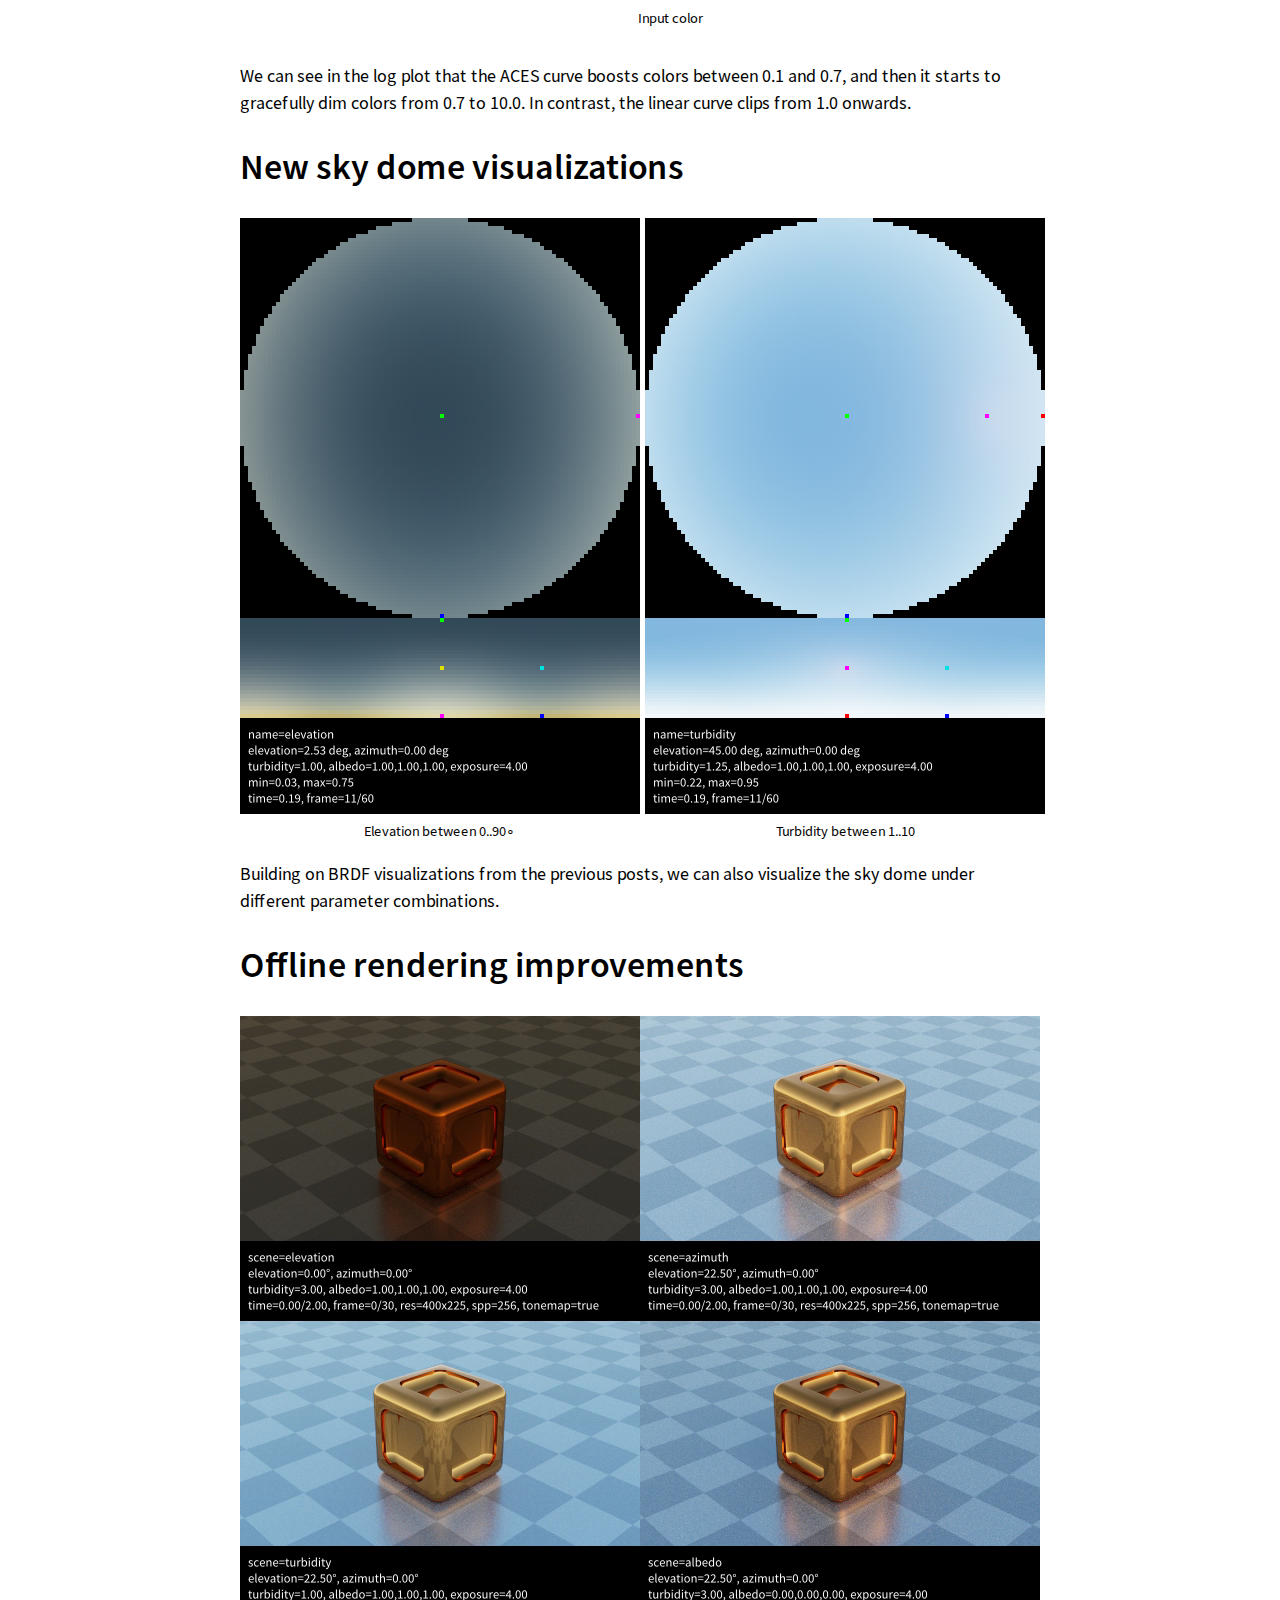
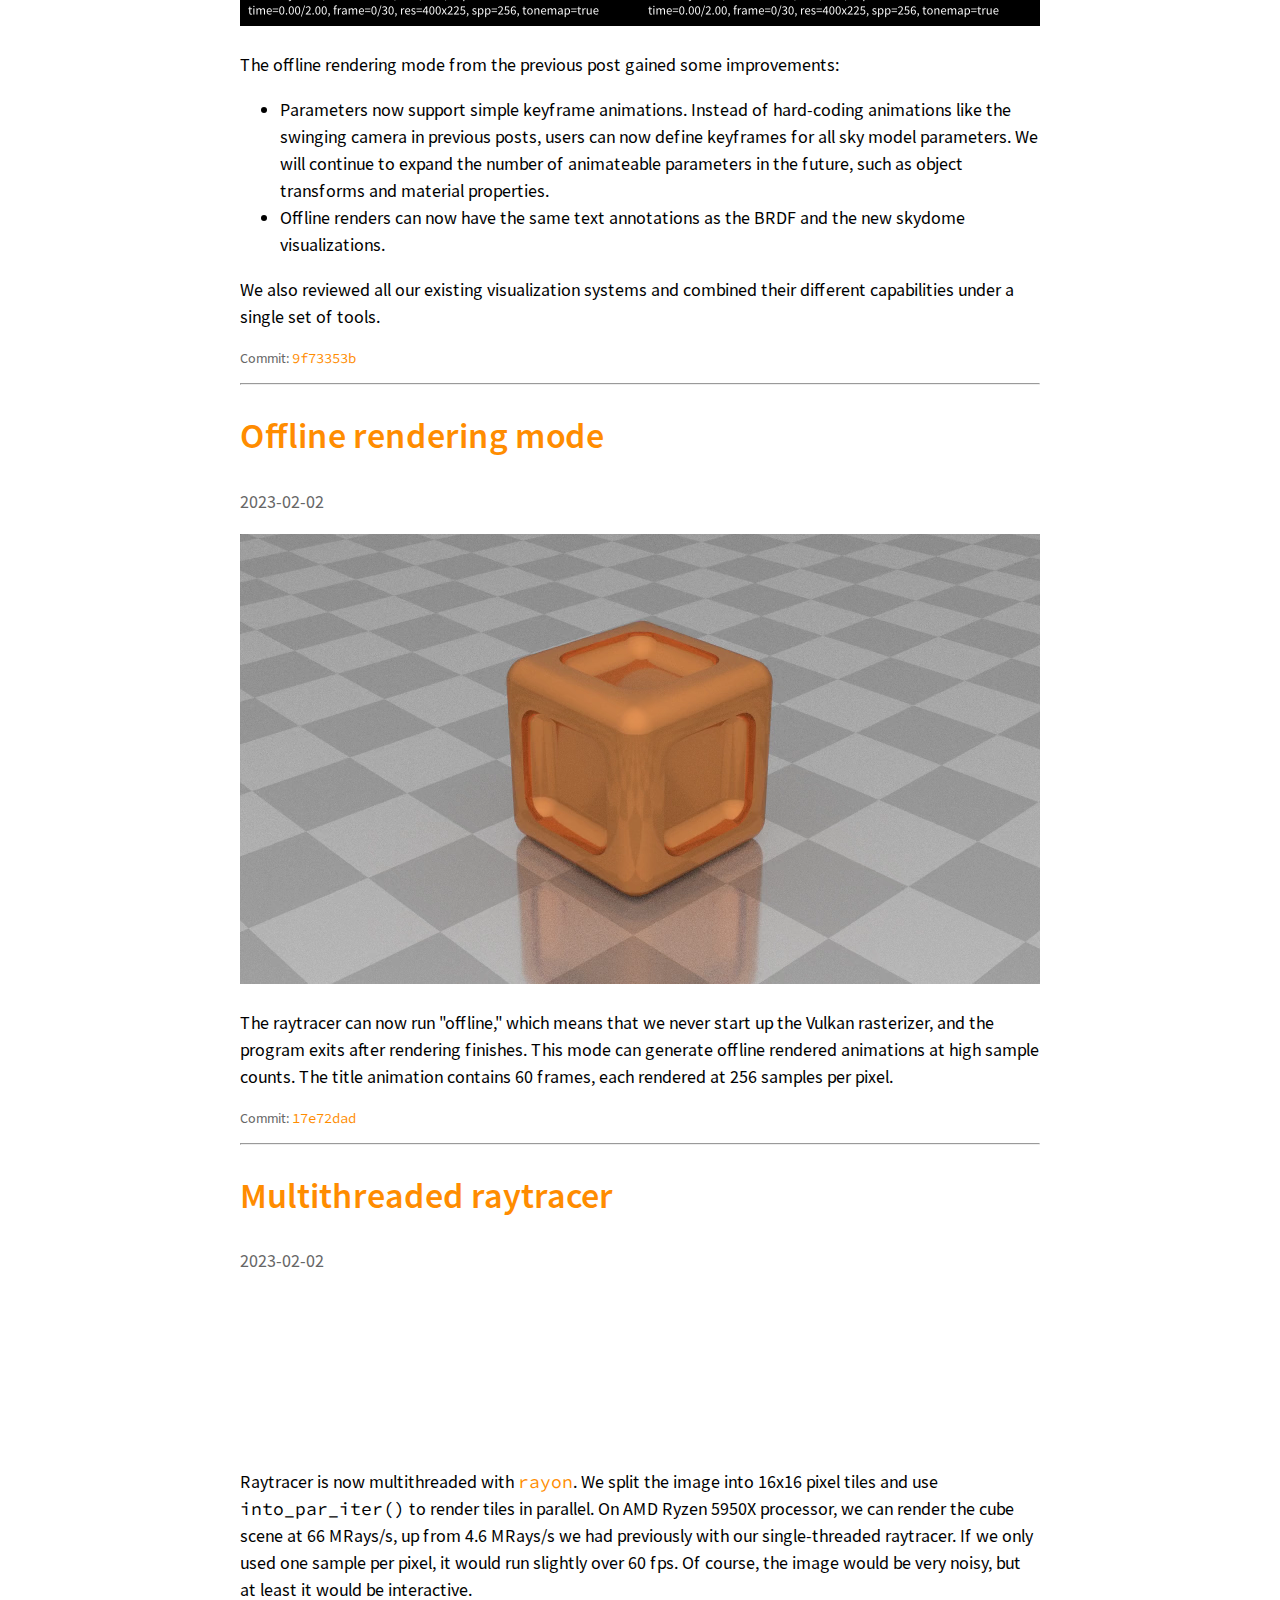
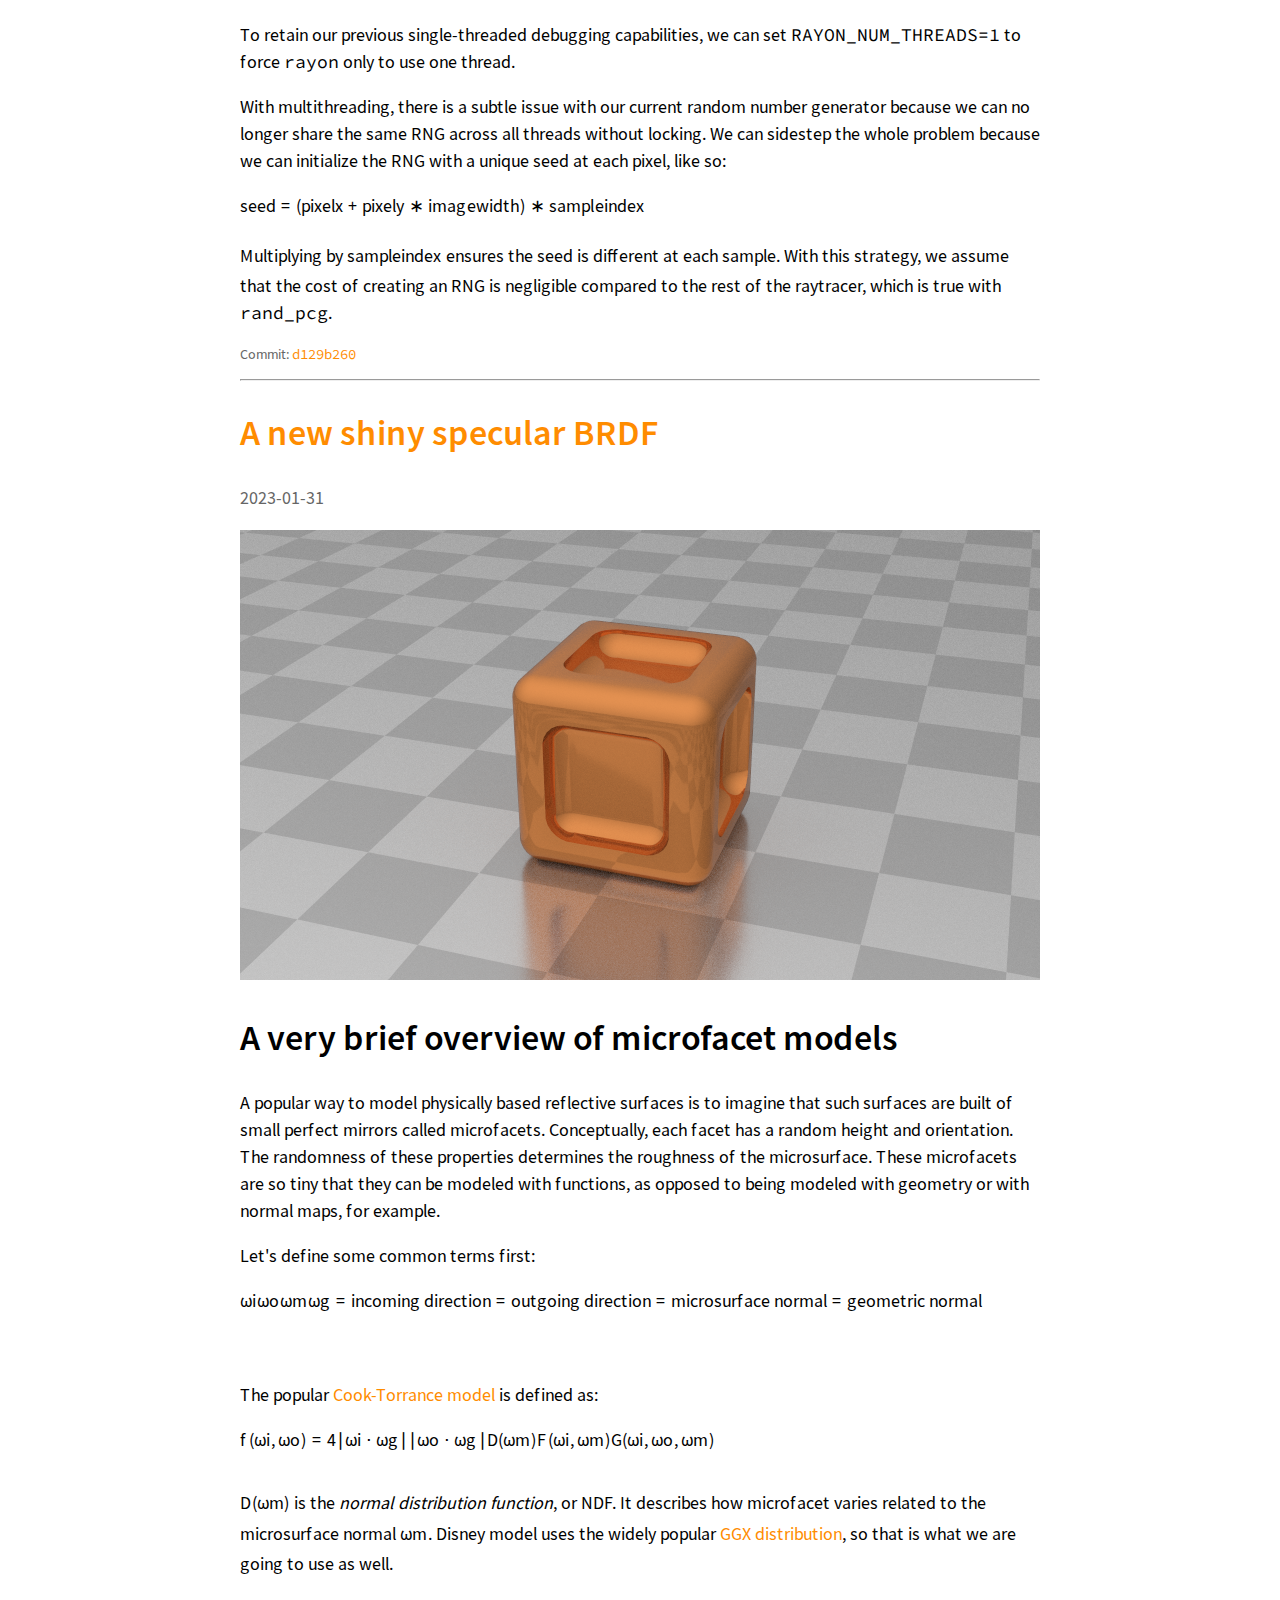
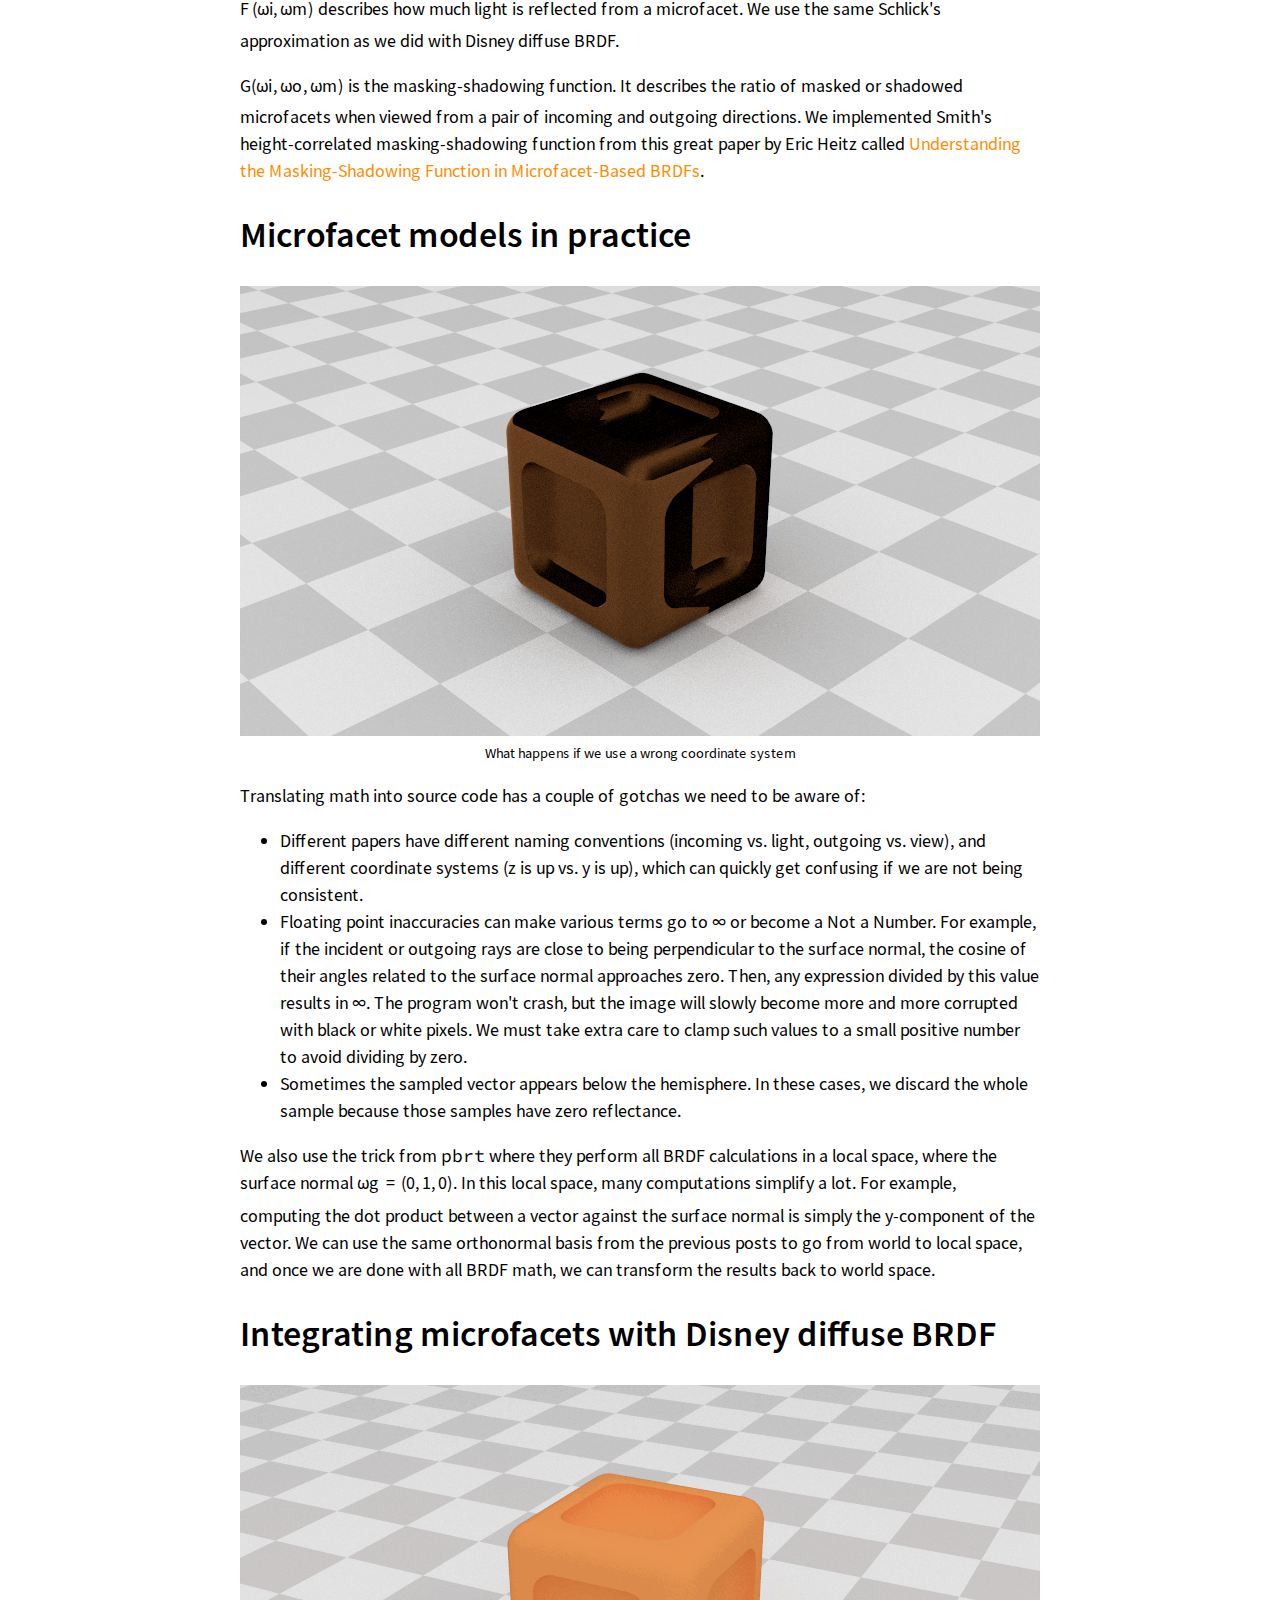
==== commit 75c864d8: "Blog: new post" ====
--- a/docs/blog/index.html
+++ b/docs/blog/index.html
@@ -143,7 +143,50 @@
 </head>
 <body>
     <header><h1>Raydiance - Blog</h1></header><hr>
-    <section><h1 id="tweenable-materials"><a href="#tweenable-materials">Tweenable materials, Disney model bug fix</a></h1>
+    <section><h1 id="adding-sheen"><a href="#adding-sheen">Adding sheen</a></h1>
+<article>
+    <article-date>2023-04-28</article-date>
+    <article-content><p></p>
+<p><video width="800" autoplay loop muted playsinline>
+  <source src="posts/20230428-214300-adding-sheen/title-h265.mp4" type="video/mp4" />
+  <source src="posts/20230428-214300-adding-sheen/title-vp9.webm" type="video/webm" />
+</video>
+</p>
+<p>This release implements the Disney sheen model, which adds two new parameters: <span class="katex"><span class="katex-html" aria-hidden="true"><span class="base"><span class="strut" style="height:0.6944em;"></span><span class="mord mathnormal">s</span><span class="mord mathnormal">h</span><span class="mord mathnormal">ee</span><span class="mord mathnormal">n</span></span></span></span> and <span class="katex"><span class="katex-html" aria-hidden="true"><span class="base"><span class="strut" style="height:0.6944em;"></span><span class="mord mathnormal">s</span><span class="mord mathnormal">h</span><span class="mord mathnormal">ee</span><span class="mord mathnormal">n</span><span class="mord mathnormal" style="margin-right:0.13889em;">T</span><span class="mord mathnormal">in</span><span class="mord mathnormal">t</span></span></span></span>. This model adds a new diffuse lobe that attempts to model clothing and textile materials. The effect is subtle but noticeable.</p>
+<p>Below we can see the effect of interpolating <span class="katex"><span class="katex-html" aria-hidden="true"><span class="base"><span class="strut" style="height:0.6944em;"></span><span class="mord mathnormal">s</span><span class="mord mathnormal">h</span><span class="mord mathnormal">ee</span><span class="mord mathnormal">n</span></span></span></span> and <span class="katex"><span class="katex-html" aria-hidden="true"><span class="base"><span class="strut" style="height:0.6944em;"></span><span class="mord mathnormal">s</span><span class="mord mathnormal">h</span><span class="mord mathnormal">ee</span><span class="mord mathnormal">n</span><span class="mord mathnormal" style="margin-right:0.13889em;">T</span><span class="mord mathnormal">in</span><span class="mord mathnormal">t</span></span></span></span> between <span class="katex"><span class="katex-html" aria-hidden="true"><span class="base"><span class="strut" style="height:0.6444em;"></span><span class="mord">0</span></span></span></span> to <span class="katex"><span class="katex-html" aria-hidden="true"><span class="base"><span class="strut" style="height:0.6444em;"></span><span class="mord">1</span></span></span></span> respectively.</p>
+<p><video width="800" autoplay loop muted playsinline>
+  <source src="posts/20230428-214300-adding-sheen/sheen-parameters-h265.mp4" type="video/mp4" />
+  <source src="posts/20230428-214300-adding-sheen/sheen-parameters-vp9.webm" type="video/webm" />
+</video>
+</p>
+<p>Disney defines <span class="katex"><span class="katex-html" aria-hidden="true"><span class="base"><span class="strut" style="height:0.8889em;vertical-align:-0.1944em;"></span><span class="mord"><span class="mord mathnormal" style="margin-right:0.10764em;">f</span><span class="msupsub"><span class="vlist-t vlist-t2"><span class="vlist-r"><span class="vlist" style="height:0.3361em;"><span style="top:-2.55em;margin-left:-0.1076em;margin-right:0.05em;"><span class="pstrut" style="height:2.7em;"></span><span class="sizing reset-size6 size3 mtight"><span class="mord mtight"><span class="mord mathnormal mtight">s</span><span class="mord mathnormal mtight">h</span><span class="mord mathnormal mtight">ee</span><span class="mord mathnormal mtight">n</span></span></span></span></span><span class="vlist-s">​</span></span><span class="vlist-r"><span class="vlist" style="height:0.15em;"><span></span></span></span></span></span></span></span></span></span> as:</p>
+<p><span class="katex-display"><span class="katex"><span class="katex-html" aria-hidden="true"><span class="base"><span class="strut" style="height:3.0241em;vertical-align:-1.2621em;"></span><span class="mord"><span class="mtable"><span class="col-align-r"><span class="vlist-t vlist-t2"><span class="vlist-r"><span class="vlist" style="height:1.7621em;"><span style="top:-3.8979em;"><span class="pstrut" style="height:3em;"></span><span class="mord"><span class="mord"><span class="mord mathnormal" style="margin-right:0.10764em;">f</span><span class="msupsub"><span class="vlist-t vlist-t2"><span class="vlist-r"><span class="vlist" style="height:0.3361em;"><span style="top:-2.55em;margin-left:-0.1076em;margin-right:0.05em;"><span class="pstrut" style="height:2.7em;"></span><span class="sizing reset-size6 size3 mtight"><span class="mord mtight"><span class="mord mathnormal mtight">s</span><span class="mord mathnormal mtight">h</span><span class="mord mathnormal mtight">ee</span><span class="mord mathnormal mtight">n</span></span></span></span></span><span class="vlist-s">​</span></span><span class="vlist-r"><span class="vlist" style="height:0.15em;"><span></span></span></span></span></span></span></span></span><span style="top:-2.3979em;"><span class="pstrut" style="height:3em;"></span><span class="mord"><span class="mord mathnormal">s</span><span class="mord mathnormal">h</span><span class="mord mathnormal">ee</span><span class="mord mathnormal">n</span><span class="mord mathnormal" style="margin-right:0.07153em;">C</span><span class="mord mathnormal">o</span><span class="mord mathnormal" style="margin-right:0.01968em;">l</span><span class="mord mathnormal" style="margin-right:0.02778em;">or</span></span></span></span><span class="vlist-s">​</span></span><span class="vlist-r"><span class="vlist" style="height:1.2621em;"><span></span></span></span></span></span><span class="col-align-l"><span class="vlist-t vlist-t2"><span class="vlist-r"><span class="vlist" style="height:1.7621em;"><span style="top:-3.8979em;"><span class="pstrut" style="height:3em;"></span><span class="mord"><span class="mord"></span><span class="mspace" style="margin-right:0.2778em;"></span><span class="mrel">=</span><span class="mspace" style="margin-right:0.2778em;"></span><span class="mord mathnormal">s</span><span class="mord mathnormal">h</span><span class="mord mathnormal">ee</span><span class="mord mathnormal">n</span><span class="mord mathnormal" style="margin-right:0.07153em;">C</span><span class="mord mathnormal">o</span><span class="mord mathnormal" style="margin-right:0.01968em;">l</span><span class="mord mathnormal" style="margin-right:0.02778em;">or</span><span class="mspace" style="margin-right:0.2222em;"></span><span class="mbin">⋅</span><span class="mspace" style="margin-right:0.2222em;"></span><span class="mopen">(</span><span class="mord">1</span><span class="mspace" style="margin-right:0.2222em;"></span><span class="mbin">−</span><span class="mspace" style="margin-right:0.2222em;"></span><span class="mop">cos</span><span class="mspace" style="margin-right:0.1667em;"></span><span class="mord"><span class="mord mathnormal" style="margin-right:0.02778em;">θ</span><span class="msupsub"><span class="vlist-t vlist-t2"><span class="vlist-r"><span class="vlist" style="height:0.3361em;"><span style="top:-2.55em;margin-left:-0.0278em;margin-right:0.05em;"><span class="pstrut" style="height:2.7em;"></span><span class="sizing reset-size6 size3 mtight"><span class="mord mathnormal mtight">d</span></span></span></span><span class="vlist-s">​</span></span><span class="vlist-r"><span class="vlist" style="height:0.15em;"><span></span></span></span></span></span></span><span class="mclose"><span class="mclose">)</span><span class="msupsub"><span class="vlist-t"><span class="vlist-r"><span class="vlist" style="height:0.8641em;"><span style="top:-3.113em;margin-right:0.05em;"><span class="pstrut" style="height:2.7em;"></span><span class="sizing reset-size6 size3 mtight"><span class="mord mtight">5</span></span></span></span></span></span></span></span></span></span><span style="top:-2.3979em;"><span class="pstrut" style="height:3em;"></span><span class="mord"><span class="mord"></span><span class="mspace" style="margin-right:0.2778em;"></span><span class="mrel">=</span><span class="mspace" style="margin-right:0.2778em;"></span><span class="mord mathnormal">s</span><span class="mord mathnormal">h</span><span class="mord mathnormal">ee</span><span class="mord mathnormal">n</span><span class="mspace" style="margin-right:0.2222em;"></span><span class="mbin">⋅</span><span class="mspace" style="margin-right:0.2222em;"></span><span class="mord mathnormal" style="margin-right:0.01968em;">l</span><span class="mord mathnormal" style="margin-right:0.02778em;">er</span><span class="mord mathnormal">p</span><span class="mopen">(</span><span class="mord mathnormal" style="margin-right:0.02691em;">w</span><span class="mord mathnormal">hi</span><span class="mord mathnormal">t</span><span class="mord mathnormal">e</span><span class="mpunct">,</span><span class="mspace" style="margin-right:0.1667em;"></span><span class="mord mathnormal">t</span><span class="mord mathnormal">in</span><span class="mord mathnormal" style="margin-right:0.07153em;">tC</span><span class="mord mathnormal">o</span><span class="mord mathnormal" style="margin-right:0.01968em;">l</span><span class="mord mathnormal" style="margin-right:0.02778em;">or</span><span class="mpunct">,</span><span class="mspace" style="margin-right:0.1667em;"></span><span class="mord mathnormal">s</span><span class="mord mathnormal">h</span><span class="mord mathnormal">ee</span><span class="mord mathnormal">n</span><span class="mord mathnormal" style="margin-right:0.13889em;">T</span><span class="mord mathnormal">in</span><span class="mord mathnormal">t</span><span class="mclose">)</span></span></span></span><span class="vlist-s">​</span></span><span class="vlist-r"><span class="vlist" style="height:1.2621em;"><span></span></span></span></span></span></span></span></span></span></span></span></p>
+<p>We also added the new parameters to our debug visualization system.</p>
+<p><article-image-pair>
+  <article-caption-image>
+    <img src="posts/20230428-214300-adding-sheen/brdf-disney-sheen-incoming-r.apng" style="max-width: 400px" />
+    Interpolating incoming direction
+  </article-caption-image>
+  <article-caption-image>
+    <img src="posts/20230428-214300-adding-sheen/brdf-disney-sheen-sheen_tint-r.apng" style="max-width: 400px" />
+    The effect of sheen tint
+  </article-caption-image>
+</article-image-pair>
+</p>
+<h1>Modeling cloth geometry</h1>
+<p><img src="posts/20230428-214300-adding-sheen/blender.png" alt="" /></p>
+<p>We made the cloth model in Blender with these steps:</p>
+<ol>
+<li>Create a subdivided, one-sided plane surface.</li>
+<li>Apply cloth simulation with self-collision turned on.</li>
+<li>Freeze the simulation into a static mesh.</li>
+<li>Apply smooth shading.</li>
+<li>Apply solidify modifier to turn the cloth surface into a two-sided surface with non-zero thickness. We need to do this because Raydiance does not support two-sided surfaces.</li>
+</ol>
+</article-content>
+    <article-commit><p>Commit: <a href="https://github.com/phoekz/raydiance/commit/43a57981e8401fda727af8f15af298fddb35a5a9"><code>43a57981</code></a></p></article-commit>
+</article>
+<hr><h1 id="tweenable-materials"><a href="#tweenable-materials">Tweenable materials, Disney model bug fix</a></h1>
 <article>
     <article-date>2023-02-11</article-date>
     <article-content><p></p>
